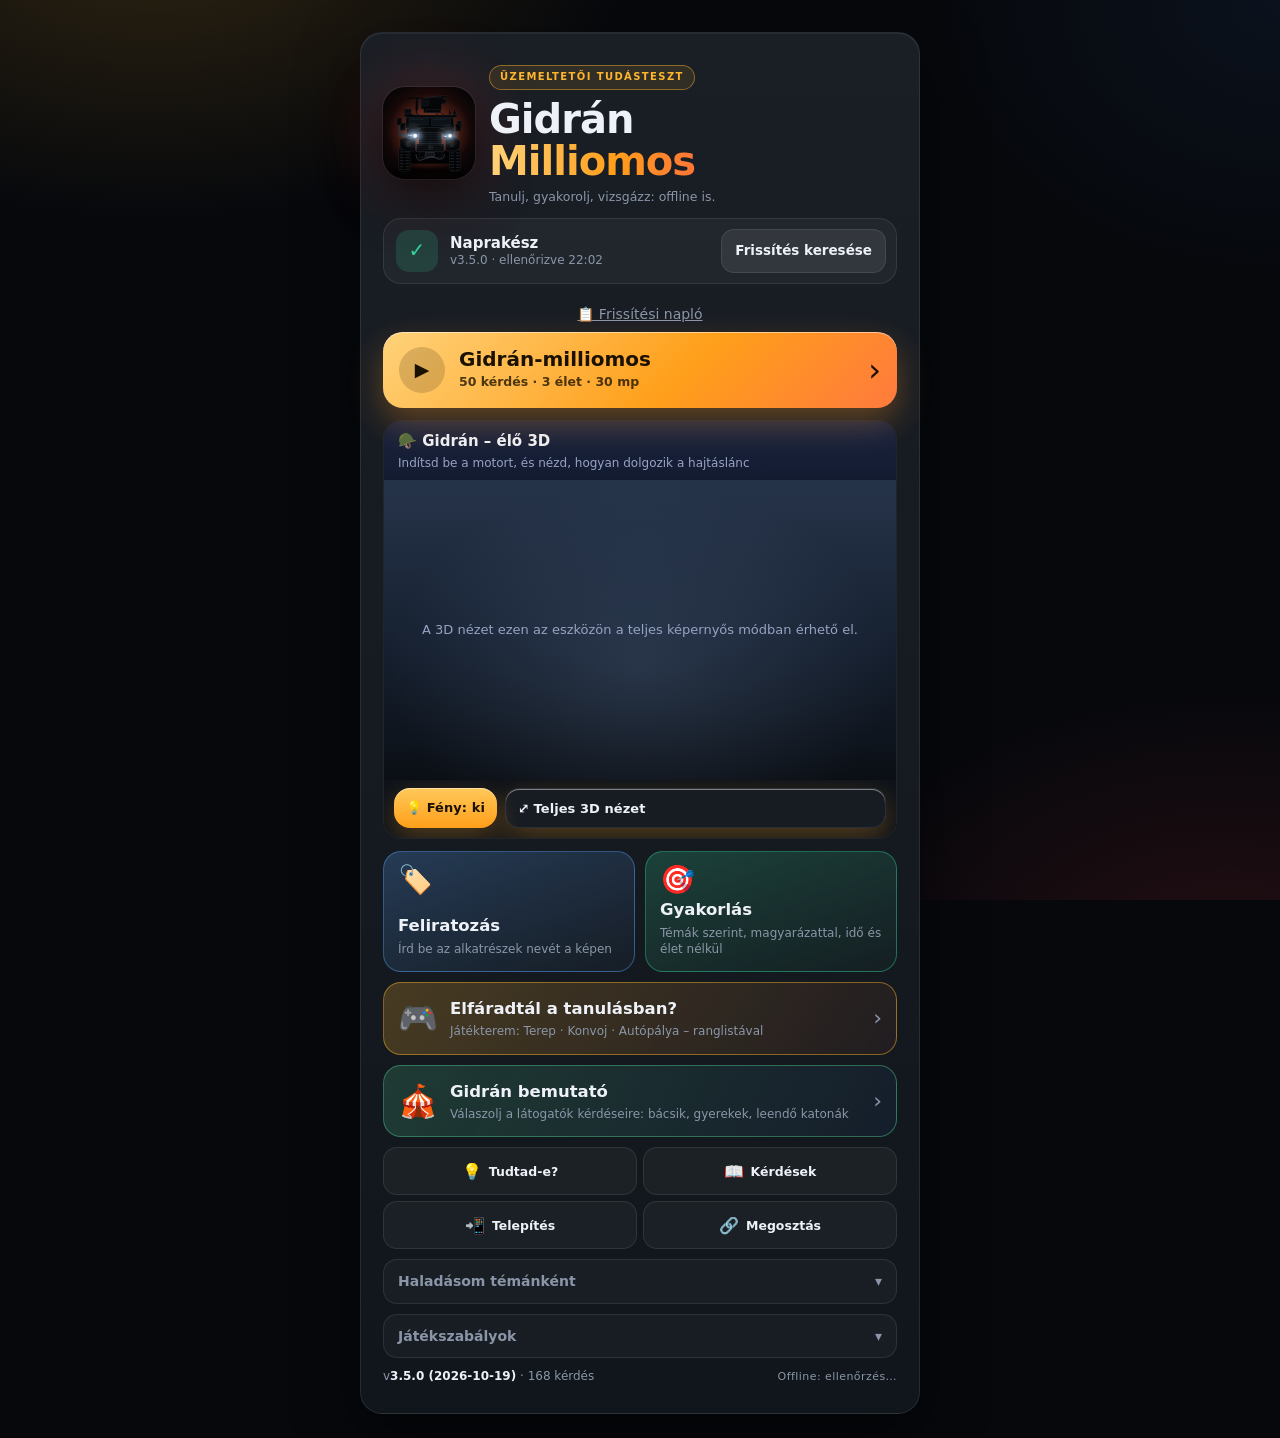
==== index.html @ 40c7a996 "Add files via upload" ====
<!doctype html>
<html lang="hu">
<head>
<meta charset="utf-8">
<meta name="viewport" content="width=device-width, initial-scale=1, viewport-fit=cover">
<meta name="color-scheme" content="dark">
<meta name="mobile-web-app-title" content="Gidrán Kvíz">
<title>Gidrán Milliomos</title>
<style>
:root{
  --bg:#0b1120; --panel:#131b30; --panel2:#1a2440; --ink:#eef1f8; --muted:#97a3c2; --line:#2a3658;
  --gold:#f2c14e; --gold-ink:#1b1403; --ok:#2fbf71; --ok-bg:#0e3a27; --bad:#ec5a5f; --bad-bg:#4a171b;
  --sel-bg:#4a3a0b; --shadow:0 10px 30px rgba(0,0,0,.35);
}
@media (prefers-color-scheme: light){
  :root:not([data-theme="dark"]){
    --bg:#eef1f7; --panel:#ffffff; --panel2:#f3f5fb; --ink:#101828; --muted:#566180; --line:#cfd6e6;
    --gold:#b7860b; --gold-ink:#ffffff; --ok:#13884a; --ok-bg:#d6f3e3; --bad:#c6282e; --bad-bg:#fbdadc;
    --sel-bg:#fbefc7; --shadow:0 10px 24px rgba(16,24,40,.12);
  }
}
:root[data-theme="light"]{
  --bg:#eef1f7; --panel:#ffffff; --panel2:#f3f5fb; --ink:#101828; --muted:#566180; --line:#cfd6e6;
  --gold:#b7860b; --gold-ink:#ffffff; --ok:#13884a; --ok-bg:#d6f3e3; --bad:#c6282e; --bad-bg:#fbdadc;
  --sel-bg:#fbefc7; --shadow:0 10px 24px rgba(16,24,40,.12);
}
*{box-sizing:border-box}
html,body{margin:0}
body{background:var(--bg);color:var(--ink);font-family:var(--fb);line-height:1.45;
  background-image:radial-gradient(900px 500px at 50% -10%, color-mix(in srgb,var(--gold) 14%, transparent), transparent 70%);
  min-height:100vh}
.wrap{max-width:1020px;margin:0 auto;padding:16px}
h1,h2,.num{font-family:var(--fc);letter-spacing:.02em}
button{font:inherit;color:inherit;cursor:pointer}
.hide{display:none!important}

/* Start / vége */
.card{background:var(--panel);border:1px solid var(--line);border-radius:18px;padding:22px;box-shadow:var(--shadow)}
.center{max-width:560px;margin:5vh auto 0;text-align:center}
.badge{display:inline-block;font-size:12px;letter-spacing:.14em;text-transform:uppercase;color:var(--gold);border:1px solid var(--gold);border-radius:99px;padding:4px 12px}
h1{font-size:clamp(40px,9vw,64px);line-height:1;margin:14px 0 6px;font-weight:700}
h1 span{color:var(--gold);white-space:nowrap}
.sub{color:var(--muted);margin:0 0 18px}
.rules{text-align:left;margin:0 auto 18px;padding:0;list-style:none;display:grid;gap:8px;font-size:15px}
.rules li{display:flex;gap:10px}
.rules b{color:var(--gold);min-width:20px}
.btn{border:0;border-radius:12px;padding:14px 22px;font-weight:600;font-size:17px;background:var(--gold);color:var(--gold-ink)}
.btn:hover{filter:brightness(1.07)}
.btn.ghost{background:transparent;color:var(--ink);border:1px solid var(--line)}
.btn.small{padding:10px 14px;font-size:14px}
.stats{margin-top:16px;color:var(--muted);font-size:14px}
.stats strong{color:var(--ink)}

/* Játék */
.game{display:grid;gap:14px}
@media(min-width:900px){.game{grid-template-columns:1fr 250px;align-items:start}}
.top{display:flex;align-items:center;justify-content:space-between;gap:10px;flex-wrap:wrap}
.chip{background:var(--panel);border:1px solid var(--line);border-radius:12px;padding:8px 14px}
.chip small{display:block;color:var(--muted);font-size:11px;letter-spacing:.12em;text-transform:uppercase}
.chip .num{font-size:26px;font-weight:700;line-height:1.05;color:var(--gold)}
.lifelines{display:flex;gap:8px}
.life{min-width:74px;padding:0 10px;height:44px;border-radius:99px;border:1.5px solid var(--gold);background:var(--panel);font-weight:600;font-size:13px;line-height:1.1;color:var(--gold)}
.life[disabled]{opacity:.35;border-color:var(--line);color:var(--muted);text-decoration:line-through;cursor:not-allowed}
.q{background:var(--panel);border:1px solid var(--line);border-radius:18px;padding:20px;box-shadow:var(--shadow)}
.q .tag{font-size:12px;letter-spacing:.12em;text-transform:uppercase;color:var(--muted)}
.q h2{font-size:clamp(24px,5.4vw,32px);line-height:1.2;margin:8px 0 18px;font-weight:600;font-family:var(--fb);letter-spacing:0}
.answers{display:grid;gap:10px}
@media(min-width:700px){.answers{grid-template-columns:1fr}}
.ans{display:flex;align-items:center;gap:12px;text-align:left;width:100%;min-height:58px;padding:12px 16px;
  background:var(--panel2);border:1.5px solid var(--line);border-radius:14px;transition:transform .08s,background .15s,border-color .15s}
.ans:hover:not([disabled]){border-color:var(--gold)}
.ans:active:not([disabled]){transform:scale(.99)}
.ans .l{flex:none;width:34px;height:34px;border-radius:50%;display:grid;place-items:center;font-weight:700;background:var(--gold);color:var(--gold-ink)}
.ans .t{flex:1;font-size:17px}
.ans .p{flex:none;font-weight:600;color:var(--muted);font-variant-numeric:tabular-nums}
.ans.gone{visibility:hidden}
.ans.sel{background:var(--sel-bg);border-color:var(--gold)}
.ans.ok{background:var(--ok-bg);border-color:var(--ok)}
.ans.ok .l{background:var(--ok);color:#fff}
.ans.bad{background:var(--bad-bg);border-color:var(--bad)}
.ans.bad .l{background:var(--bad);color:#fff}
.ans[disabled]{cursor:default}
@keyframes pulse{0%,100%{box-shadow:0 0 0 0 transparent}50%{box-shadow:0 0 0 6px color-mix(in srgb,var(--ok) 45%,transparent)}}
.ans.ok.flash{animation:pulse .5s 3}
@media(prefers-reduced-motion:reduce){.ans.ok.flash{animation:none}}
.note{margin-top:14px;padding:12px 14px;border-radius:12px;background:var(--panel2);border:1px dashed var(--line);font-size:15px}
.verdict{margin-top:14px;font-weight:600;font-size:18px}
.verdict.ok{color:var(--ok)} .verdict.bad{color:var(--bad)}
.actions{display:flex;gap:10px;flex-wrap:wrap;margin-top:14px}

/* Kilépés */
.bar{display:flex;justify-content:flex-end;margin-bottom:10px}
.modal{position:fixed;inset:0;background:rgba(5,8,16,.62);display:grid;place-items:center;padding:16px;z-index:10}
.modal .card{max-width:420px;width:100%;text-align:center}
.modal h2{font-size:28px;margin:0 0 6px}
.modal p{margin:0 0 16px;color:var(--muted)}
.logbtn{display:block;margin:6px auto 0;background:none;border:0;color:var(--muted);font:inherit;font-size:14px;padding:8px 12px;text-decoration:underline;cursor:pointer}.logcard{text-align:left!important}.logcard h2{text-align:center}.logcard .btn{width:100%}.logbody{max-height:60vh;overflow:auto;margin:0 0 14px}.cl{padding:10px 0;border-top:1px solid var(--line)}.cl:first-child{border-top:0}.cl b{font-size:17px;color:var(--gold)}.cl small{color:var(--muted);margin-left:8px}.cl ul{margin:6px 0 0;padding-left:20px;color:var(--text,#e8ecf5)}.cl li{margin:3px 0}
.modal .row2{display:grid;grid-template-columns:1fr 1fr;gap:10px}
.btn.danger{background:var(--bad);color:#fff}

/* Életek, magyarázat */
.hearts{color:var(--bad)!important;letter-spacing:.05em}
.hearts .lost{opacity:.25}
.expl{margin-top:12px;padding:14px;border-radius:12px;background:var(--panel2);border-left:4px solid var(--bad);font-size:16px}
.expl b{display:block;font-size:12px;letter-spacing:.12em;text-transform:uppercase;color:var(--muted);margin-bottom:4px}
.expl .ref{margin-top:8px;font-size:14px;color:var(--muted)}
.ptitle{display:flex;justify-content:space-between;font-weight:600}
.prog{height:10px;border-radius:99px;background:var(--panel2);border:1px solid var(--line);margin:10px 0;overflow:hidden}
.bar2{height:100%;width:0;background:var(--gold);transition:width .3s}
.pstats{list-style:none;margin:0;padding:0;display:grid;grid-template-columns:1fr 1fr;gap:6px;font-size:14px;color:var(--muted)}
.pstats li{display:flex;justify-content:space-between;gap:8px;padding:6px 10px;border-radius:8px;background:var(--panel2)}
.pstats b{color:var(--ink)}
.review .item{padding:10px 0;border-top:1px solid var(--line)}
.review .item:first-child{border-top:0;padding-top:0}
.review .why{margin-top:4px;color:var(--ink)}
.review .rf{margin-top:4px;color:var(--muted);font-size:13px}
/* Létra */
.ladder{background:var(--panel);border:1px solid var(--line);border-radius:18px;padding:12px}
.ladder summary{cursor:pointer;font-weight:600;list-style:none;display:flex;justify-content:space-between}
.ladder summary::-webkit-details-marker{display:none}
.ladder ol{list-style:none;margin:10px 0 0;padding:0;display:flex;flex-direction:column-reverse;gap:3px}
.ladder li{display:flex;justify-content:space-between;padding:5px 10px;border-radius:8px;font-size:14px;color:var(--muted)}
.ladder li .num{font-size:17px}
.ladder li.safe{color:var(--ink);font-weight:600}
.ladder li.done{color:var(--ok)}
.ladder li.now{background:var(--gold);color:var(--gold-ink);font-weight:700}
@media(min-width:900px){.ladder{position:sticky;top:12px}}

/* Eredmény */
.score{font-size:clamp(52px,14vw,88px);font-weight:700;color:var(--gold);line-height:1}
.review{text-align:left;margin:18px 0 0;padding:14px;border-radius:12px;background:var(--panel2);border:1px solid var(--line);font-size:15px}
.review .rq{font-weight:600;margin-bottom:6px}
.review .rg{color:var(--ok)} .review .rb{color:var(--bad)}

/* Sorrendbe állítás */
.ordhint{font-size:14px;color:var(--muted);margin:-6px 0 4px}
.ord{display:grid;grid-template-columns:34px 1fr auto;gap:10px;align-items:center;min-height:58px;padding:8px 8px 8px 12px;background:var(--panel2);border:1.5px solid var(--line);border-radius:14px;position:relative;user-select:none;-webkit-user-select:none}
.ord .n{width:34px;height:34px;border-radius:50%;display:grid;place-items:center;font-weight:700;background:var(--gold);color:var(--gold-ink)}
.ord .t{font-size:17px}
.ord .ctl{display:flex;align-items:center;gap:4px}
.ord .mv{width:38px;height:38px;border-radius:10px;border:1px solid var(--line);background:var(--panel);font-size:14px;line-height:1}
.ord .hd{width:46px;height:46px;border-radius:12px;border:1px solid var(--line);background:var(--panel);display:grid;place-items:center;font-size:22px;color:var(--muted);touch-action:none;cursor:grab}
.ord.drag{z-index:5;border-color:var(--gold);box-shadow:0 10px 26px rgba(0,0,0,.45);background:var(--sel-bg);transition:none}
.ord.ok{background:var(--ok-bg);border-color:var(--ok)} .ord.ok .n{background:var(--ok);color:#fff}
.ord.bad{background:var(--bad-bg);border-color:var(--bad)} .ord.bad .n{background:var(--bad);color:#fff}
.ord.done .ctl{display:none}
.ord.done{grid-template-columns:34px 1fr}
.expl ol{margin:6px 0 0;padding-left:22px}
/* Menü, verzió, megoldókulcs */
.menu{display:grid;gap:8px;margin-top:12px}
.menu .btn{font-size:15px;padding:12px;text-align:center}
.ver{margin-top:16px;font-size:13px;color:var(--muted)}
.ver b{color:var(--ink)}
.upd{margin-top:8px;font-size:14px;min-height:1.4em;color:var(--muted)}
.upd .btn{margin-top:8px;font-size:14px;padding:10px 16px}
.toast{position:fixed;left:50%;bottom:24px;transform:translateX(-50%);background:#000d;color:#fff;padding:10px 16px;border-radius:12px;font-size:14px;z-index:30;pointer-events:none;opacity:0;transition:opacity .25s;max-width:90vw;text-align:center}
.toast.on{opacity:1}
#key{max-width:760px;margin:0 auto}
#key .kh{display:flex;justify-content:space-between;align-items:center;gap:8px;flex-wrap:wrap;margin:6px 0 10px}
#key h2.kt{font-size:30px;margin:0}
#key .kf{display:grid;grid-template-columns:1fr;gap:8px;margin-bottom:8px}
@media(min-width:600px){#key .kf{grid-template-columns:1fr 1fr}}
#key input,#key select{width:100%;padding:11px 12px;border-radius:12px;border:1px solid var(--line);background:var(--panel);color:var(--ink);font:inherit}
#key .kc{color:var(--muted);font-size:13px;margin:0 0 8px}
.kq{background:var(--panel);border:1px solid var(--line);border-radius:14px;padding:14px 16px;margin-bottom:10px}
.kq .kn{font-size:12px;letter-spacing:.1em;text-transform:uppercase;color:var(--muted)}
.kq .kqt{font-weight:600;font-size:17px;margin:4px 0 8px}
.kq .ko{padding:6px 10px;border-radius:8px;margin:3px 0;font-size:15px;background:var(--panel2)}
.kq .ko.c{background:var(--ok-bg);border:1px solid var(--ok)}
.kq .ke{margin-top:8px;font-size:15px}
.kq .kr{margin-top:4px;font-size:13px;color:var(--muted)}

/* Folyadék-feltöltés */
.fillhint{font-size:14px;color:var(--muted);margin:-6px 0 4px}
.fstep{font-size:12px;letter-spacing:.1em;text-transform:uppercase;color:var(--muted);margin:6px 0 6px}
.fchips{display:grid;gap:8px;grid-template-columns:1fr 1fr}
@media(max-width:420px){.fchips{grid-template-columns:1fr}}
.fchip{display:flex;align-items:center;gap:10px;text-align:left;min-height:50px;padding:8px 12px;border-radius:12px;border:1.5px solid var(--line);background:var(--panel2);font-size:15px}
.fchip i{flex:none;width:18px;height:18px;border-radius:50%;border:1px solid rgba(0,0,0,.35)}
.fchip[aria-pressed="true"]{border-color:var(--gold);background:var(--sel-bg)}
.fchip.ok{border-color:var(--ok);background:var(--ok-bg)} .fchip.bad{border-color:var(--bad);background:var(--bad-bg)}
.fchip[disabled]{cursor:default}
.tanks{display:flex;gap:10px;justify-content:center;flex-wrap:wrap;margin:6px 0}
.tank{flex:0 1 160px;text-align:center;border:2px solid transparent;border-radius:16px;padding:6px 4px;cursor:pointer}
.tank.act{border-color:var(--gold)}
.tank svg{width:100%;height:auto;max-height:230px;display:block}
.tank .body{fill:rgba(160,170,190,.12);stroke:#8e948c;stroke-width:3}
.tank.ok .body{stroke:var(--ok)} .tank.bad .body{stroke:var(--bad)}
.tank .rd{font-family:var(--fc);font-size:30px;font-weight:700;color:var(--gold);line-height:1.1}
.tank .nm{font-size:13px;color:var(--muted)}
.tank .st{fill:var(--liq,#d9a521)}
@keyframes wv{from{transform:translateX(0)}to{transform:translateX(-48px)}}
.tank .wave{animation:wv 1.6s linear infinite}
@media(prefers-reduced-motion:reduce){.tank .wave{animation:none}}
.fctl{display:grid;gap:8px;margin-top:8px}
.hold{touch-action:none;user-select:none;-webkit-user-select:none;width:100%;border:0;border-radius:14px;padding:16px;font-size:18px;font-weight:700;background:var(--gold);color:var(--gold-ink)}
.hold:disabled{opacity:.4}
.hold.on{filter:brightness(1.15);transform:scale(.99)}
.frow{display:grid;grid-template-columns:1fr 1fr 1fr;gap:8px}
.frow .hold{padding:12px 4px;font-size:15px;background:var(--panel2);color:var(--ink);border:1px solid var(--line)}
.ftol{font-size:13px;color:var(--muted);text-align:center}


.nrow{display:grid;grid-template-columns:1fr;gap:6px;padding:10px 12px;border:1.5px solid var(--line);border-left-width:5px;border-radius:3px;background:linear-gradient(90deg,#1c2630,#161e26);margin-bottom:10px}
.nrow .nl{font-weight:600;font-size:16px}
.nrow .nw{display:flex;align-items:center;gap:8px}
.nrow input{flex:1;min-width:0;font:inherit;font-size:24px;font-family:var(--fc);font-weight:700;letter-spacing:.06em;padding:10px 12px;border-radius:3px;border:1.5px solid var(--line);background:#0b1015;color:var(--gold);text-align:right;font-variant-numeric:tabular-nums}
.nrow input:focus{outline:none;border-color:var(--gold);box-shadow:0 0 0 3px rgba(242,177,60,.25)}
.nrow .nu{font-weight:700;color:var(--muted);min-width:26px}
.nrow .nfb{font-size:14px;color:var(--muted);min-height:1.2em}
.nrow.ok{border-color:var(--ok);background:linear-gradient(90deg,#14513a,#0f3a28)} .nrow.ok .nfb{color:var(--ok);font-weight:700}
.nrow.bad{border-color:var(--bad);background:linear-gradient(90deg,#5e1e24,#3d1519)} .nrow.bad .nfb{color:#ffb4b7;font-weight:700}
.fchip.miss{border-color:var(--ok);border-style:dashed;background:transparent}
.fchip.miss span::after{content:" (kimaradt)";color:var(--ok);font-size:13px}

/* ===== 2.5.0: időzítő, eszközoptimalizálás ===== */
:root{--fc:"Roboto Condensed","sans-serif-condensed","Arial Narrow","Helvetica Neue",Arial,sans-serif;
  --fb:system-ui,-apple-system,"Segoe UI",Roboto,"Helvetica Neue",Arial,sans-serif}
html{-webkit-text-size-adjust:100%;text-size-adjust:100%}
body{min-height:100vh;min-height:100dvh;-webkit-tap-highlight-color:transparent;overscroll-behavior-y:none}
button,.ans,.fchip,.ord .mv,.hold{touch-action:manipulation;-webkit-user-select:none;user-select:none}
.wrap{padding:max(14px,env(safe-area-inset-top)) max(14px,env(safe-area-inset-right)) max(24px,env(safe-area-inset-bottom)) max(14px,env(safe-area-inset-left))}
.kq{content-visibility:auto;contain-intrinsic-size:auto 180px}
@media(max-width:360px){.wrap{padding-left:10px;padding-right:10px}.card,.q{padding:16px 14px}.chip{padding:6px 10px}.chip .num{font-size:22px}.ans .t{font-size:16px}}
@media(min-width:700px){.wrap{max-width:1040px}.q h2{font-size:34px}.ans{min-height:64px}.ans .t{font-size:19px}}
@media(min-width:1200px){html{font-size:18px}.wrap{max-width:1180px}}
@media(max-height:520px) and (orientation:landscape){.center{margin-top:8px}.emb{width:90px}}
.offbadge{display:inline-block;margin-top:10px;font-size:13px;color:var(--ok);font-family:var(--fc);letter-spacing:.08em;text-transform:uppercase}
.offbadge.no{color:var(--muted)}
.pstats li{white-space:nowrap}

/* ===== 2.6.0: modern stílus, gyűrűs időzítő ===== */
:root:not(#a):not(#b){
  --bg:#06080c; --panel:#0e131a; --panel2:#141b25; --ink:#eef2f8; --muted:#8a96a8; --line:rgba(255,255,255,.09);
  --gold:#ffb52e; --gold-ink:#1a1100; --ok:#34d399; --ok-bg:rgba(52,211,153,.14); --bad:#ff5d6c; --bad-bg:rgba(255,93,108,.14);
  --sel-bg:rgba(255,181,46,.14); --shadow:0 24px 60px rgba(0,0,0,.5);
}
body{background-color:var(--bg);
  background-image:radial-gradient(700px 420px at 12% -8%,rgba(255,181,46,.16),transparent 70%),radial-gradient(640px 420px at 96% 108%,rgba(255,60,70,.12),transparent 70%),radial-gradient(500px 400px at 100% 0%,rgba(80,150,255,.07),transparent 70%);
  background-attachment:fixed;background-size:auto}
h1,h2,.num{letter-spacing:-.01em}
.card,.q,.ladder,.kq,.modal .card{background:linear-gradient(180deg,rgba(255,255,255,.05),rgba(255,255,255,.012)) ,var(--panel);
  border:1px solid var(--line);border-radius:22px;box-shadow:var(--shadow),inset 0 1px 0 rgba(255,255,255,.06)}
.card.center,#end{padding:28px 22px}
.card.center::before,#end::before{display:none}
.emb{display:block;margin:0 auto 14px;width:min(168px,44vw);height:auto;border-radius:30px;box-shadow:0 18px 50px rgba(0,0,0,.65),0 0 0 1px rgba(255,255,255,.08),0 0 70px rgba(255,60,50,.28);animation:breathe 3.6s ease-in-out infinite}
@keyframes breathe{0%,100%{box-shadow:0 18px 50px rgba(0,0,0,.65),0 0 0 1px rgba(255,255,255,.08),0 0 40px rgba(255,60,50,.18)}50%{box-shadow:0 18px 50px rgba(0,0,0,.65),0 0 0 1px rgba(255,255,255,.08),0 0 90px rgba(255,70,50,.42)}}
.badge{border:1px solid rgba(255,181,46,.45);background:rgba(255,181,46,.1);border-radius:99px;padding:5px 14px;font-family:var(--fb);font-weight:700;letter-spacing:.14em;font-size:11px}
h1{font-family:var(--fb);font-weight:800;text-transform:none;letter-spacing:-.025em;text-shadow:none;font-size:clamp(34px,9vw,58px);line-height:1.02}
h1 span{background:linear-gradient(90deg,#ffd27a,#ff9f1a 55%,#ff6a3d);-webkit-background-clip:text;background-clip:text;color:transparent;text-shadow:none}
.btn{border-radius:16px;font-family:var(--fb);text-transform:none;letter-spacing:.005em;font-weight:700;font-size:17px;clip-path:none;
  background:linear-gradient(180deg,#ffc95a,#ff9f1a);color:var(--gold-ink);box-shadow:0 10px 28px rgba(255,160,30,.28),inset 0 1px 0 rgba(255,255,255,.45);transition:transform .12s,box-shadow .2s}
.btn:hover{filter:none;transform:translateY(-1px)}.btn:active{transform:scale(.98)}
.btn.ghost{background:rgba(255,255,255,.05);color:var(--ink);box-shadow:inset 0 0 0 1px var(--line)}
.btn.danger{background:linear-gradient(180deg,#ff7a85,#e0394a);color:#fff;box-shadow:0 10px 28px rgba(255,80,90,.28)}
.btn.small{font-size:14px;padding:10px 14px}
.chip{border:1px solid var(--line);border-left:1px solid var(--line);border-radius:16px;background:rgba(255,255,255,.04);padding:8px 14px}
.chip small{font-family:var(--fb);font-weight:600;letter-spacing:.1em;font-size:10.5px}
.chip .num{font-family:var(--fc);font-weight:800}
.life{border-radius:99px;border:1px solid rgba(255,181,46,.5);background:rgba(255,181,46,.07);font-family:var(--fb);text-transform:none;letter-spacing:0;font-size:13px;font-weight:600;color:var(--gold)}
.life[disabled]{border-color:var(--line);background:transparent;color:var(--muted)}
.q .tag{font-family:var(--fb);font-weight:700;font-size:11px;letter-spacing:.14em;border:0;padding:5px 12px;border-radius:99px;background:rgba(255,181,46,.12);color:var(--gold)}
.q h2{border:0;padding:0;font-weight:700;letter-spacing:-.012em;margin:14px 0 20px}
.ans,.fchip,.ord,.nrow{border:1px solid var(--line);border-left-width:1px;border-radius:16px;background:rgba(255,255,255,.035);transition:transform .12s,background .15s,border-color .15s,box-shadow .2s}
.ans:hover:not([disabled]),.fchip:hover:not([disabled]){border-color:rgba(255,181,46,.7);background:rgba(255,181,46,.07);transform:translateY(-1px)}
.ans.sel,.fchip[aria-pressed="true"]{background:var(--sel-bg);border-color:var(--gold);box-shadow:0 0 0 3px rgba(255,181,46,.15)}
.ans.ok,.fchip.ok,.ord.ok,.nrow.ok{background:var(--ok-bg);border-color:var(--ok);box-shadow:0 0 0 3px rgba(52,211,153,.14)}
.ans.bad,.fchip.bad,.ord.bad,.nrow.bad{background:var(--bad-bg);border-color:var(--bad);box-shadow:0 0 0 3px rgba(255,93,108,.14)}
.ans .l,.ord .n{clip-path:none;border-radius:50%;width:36px;height:36px;font-family:var(--fb);font-weight:800;font-size:16px;background:linear-gradient(180deg,#ffc95a,#ff9f1a)}
.ord.ok .n{background:var(--ok)}.ord.bad .n{background:var(--bad)}.ans.ok .l{background:var(--ok);color:#06150e}.ans.bad .l{background:var(--bad);color:#fff}
.note,.expl{border-radius:16px;border:1px solid var(--line);border-left:3px solid var(--bad);background:rgba(255,255,255,.04)}
.prog{border-radius:99px;height:10px;background:rgba(255,255,255,.07);border:0;background-image:none}
.bar2{border-radius:99px;background:linear-gradient(90deg,#ffc95a,#ff7a3d);background-image:linear-gradient(90deg,#ffc95a,#ff7a3d);box-shadow:0 0 14px rgba(255,150,40,.5)}
.pstats li,.ladder li{border-radius:12px;background:rgba(255,255,255,.04)}
.ladder summary,.ptitle{font-family:var(--fb);text-transform:none;letter-spacing:0;font-size:15px;font-weight:700}
.tank .body{stroke:#7d8a99}
.hold{border-radius:16px;font-family:var(--fb);text-transform:none;letter-spacing:0;font-size:18px;background:linear-gradient(180deg,#ffc95a,#ff9f1a);box-shadow:0 10px 28px rgba(255,160,30,.28)}
.frow .hold{background:rgba(255,255,255,.05);box-shadow:none;font-size:15px}
.nrow input{border-radius:12px;background:rgba(0,0,0,.35)}
.fchip.miss{border-style:dashed;border-color:var(--ok);background:transparent}
#key h2.kt{text-transform:none;border:0;padding:0;font-family:var(--fb);font-weight:800}
.kq .kn{font-family:var(--fb);font-weight:700;letter-spacing:.1em;font-size:11px}
.kq .ko{border-radius:10px}
.score{text-shadow:0 0 40px rgba(255,170,40,.45)}
.toast{border-radius:14px;background:rgba(20,26,36,.95);border:1px solid var(--line)}
/* időzítő */
.timer{display:flex;align-items:center;gap:14px;margin-top:12px;padding:10px 14px 10px 10px;border-radius:22px;border:1px solid var(--line);background:linear-gradient(180deg,rgba(255,255,255,.05),rgba(255,255,255,.015)),var(--panel);position:relative;overflow:hidden}
.ringw{position:relative;width:84px;height:84px;flex:none}
.ring{width:100%;height:100%;transform:rotate(-90deg);overflow:visible}
.ring circle{fill:none;stroke-width:9}
.ring .rbg{stroke:rgba(255,255,255,.08)}
.ring .rtk{stroke:rgba(0,0,0,.55);stroke-width:11;stroke-dasharray:.55 2.78;stroke-dashoffset:0}
.ring .rfg{stroke:var(--ok);stroke-linecap:round;stroke-dasharray:100;stroke-dashoffset:0;filter:drop-shadow(0 0 5px var(--ok));transition:stroke .3s}
.timer.warn .rfg{stroke:var(--gold);filter:drop-shadow(0 0 6px var(--gold))}
.timer.hot .rfg{stroke:var(--bad);filter:drop-shadow(0 0 9px var(--bad))}
.sweep{position:absolute;inset:6px;border-radius:50%;background:conic-gradient(from 0deg,transparent 0 80%,rgba(255,255,255,.22) 100%);animation:sweep 2s linear infinite;mask:radial-gradient(circle,transparent 58%,#000 60%,#000 84%,transparent 86%);-webkit-mask:radial-gradient(circle,transparent 58%,#000 60%,#000 84%,transparent 86%);pointer-events:none}
.timer.hot .sweep{animation-duration:.7s}
@keyframes sweep{to{transform:rotate(360deg)}}
.tnum{position:absolute;inset:0;display:grid;place-items:center;font-family:var(--fc);font-size:34px;font-weight:800;line-height:1;color:var(--ok);font-variant-numeric:tabular-nums;min-width:0;text-shadow:0 0 18px currentColor}
.timer.warn .tnum{color:var(--gold)}.timer.hot .tnum{color:var(--bad)}
.tnum.pop{animation:pop .45s cubic-bezier(.2,1.6,.4,1)}
@keyframes pop{0%{transform:scale(1.5);opacity:.4}100%{transform:scale(1);opacity:1}}
.tinfo{flex:1;min-width:0}
.tinfo b{display:block;font-size:11px;letter-spacing:.14em;text-transform:uppercase;color:var(--muted);font-weight:700}
.tinfo span{display:block;font-size:15px;font-weight:600;margin-top:2px}
.timer.warn .tinfo span{color:var(--gold)}.timer.hot .tinfo span{color:var(--bad)}
.timer.hot::after{content:"";position:absolute;inset:0;border-radius:inherit;box-shadow:inset 0 0 28px rgba(255,93,108,.5);animation:flash .5s ease-in-out infinite alternate;pointer-events:none}
.timer.hot.crit::after{animation-duration:.25s}
@keyframes flash{from{opacity:.25}to{opacity:1}}
.timer.hot .ringw{animation:ringbeat .5s ease-in-out infinite}
.timer.crit .ringw{animation-duration:.26s}
@keyframes ringbeat{0%,100%{transform:scale(1)}40%{transform:scale(1.09)}}
.timer.off .sweep{display:none}.timer.off .rfg{opacity:.5}.timer.off::after{display:none}.timer.off .ringw{animation:none}
.mute{flex:none;width:42px;height:42px;border-radius:14px;border:1px solid var(--line);background:rgba(255,255,255,.05);font-size:17px;line-height:1;padding:0}
#alarm{position:fixed;inset:0;pointer-events:none;z-index:20;opacity:0;background:radial-gradient(ellipse at center,transparent 52%,rgba(255,30,50,.55) 100%)}
#alarm.on{animation:vig .9s ease-in-out infinite alternate}
#alarm.crit{animation:vig .4s ease-in-out infinite alternate}
@keyframes vig{from{opacity:.12}to{opacity:.85}}
#alarm.up{animation:upflash .8s ease-out 1;background:rgba(255,40,60,.5)}
@keyframes upflash{from{opacity:.9}to{opacity:0}}
.q.hotq{animation:none;box-shadow:var(--shadow),0 0 0 1px rgba(255,93,108,.5),0 0 34px rgba(255,93,108,.25)}
.q.shake{animation:shk .2s linear infinite;box-shadow:var(--shadow),0 0 0 1px rgba(255,93,108,.7),0 0 44px rgba(255,93,108,.4)}
@media(prefers-reduced-motion:reduce){.sweep,.timer.hot .ringw,.timer.hot::after,#alarm.on,#alarm.crit,.emb,.q.shake{animation:none!important}#alarm.on,#alarm.crit{opacity:.3}}
@media(max-width:360px){.ringw{width:70px;height:70px}.tnum{font-size:28px}}

.nrow{min-width:0}.nrow input{width:100%;min-width:0}.game>div,.game>aside{min-width:0}
.home{padding:20px 18px 16px;margin-top:3vh}
.hhead{display:flex;align-items:center;gap:14px;text-align:left;margin-bottom:10px}
.hhead .emb{width:92px;height:92px;flex:none;margin:0;border-radius:22px}
.htxt{min-width:0}.htxt .badge{margin:0;font-size:10px;padding:4px 10px}
.htxt h1{font-size:clamp(22px,6.3vw,38px);overflow-wrap:normal;margin:8px 0 0;line-height:1.05}
.home .sub{margin:0 0 14px;font-size:14px;text-align:left}
.startbtn{width:100%;padding:16px;font-size:19px}
.menu.menu{display:grid;grid-template-columns:repeat(3,1fr);gap:8px;margin-top:10px}
.mi{position:relative;display:flex;flex-direction:column;align-items:center;gap:2px;padding:10px 4px;font-size:12.5px;font-weight:600;border-radius:14px}
.mi i{font-style:normal;font-size:20px;line-height:1.1}
.dot{position:absolute;top:7px;right:calc(50% - 26px);width:11px;height:11px;border-radius:50%;background:var(--bad);box-shadow:0 0 0 3px rgba(255,93,108,.3);animation:dotp 1.2s ease-in-out infinite}
@keyframes dotp{50%{box-shadow:0 0 0 7px rgba(255,93,108,0)}}
.rulebox{margin-top:10px;border:1px solid var(--line);border-radius:14px;background:rgba(255,255,255,.03);text-align:left}
.rulebox summary{cursor:pointer;list-style:none;padding:11px 14px;font-weight:600;font-size:14px;color:var(--muted);display:flex;justify-content:space-between}
.rulebox summary::-webkit-details-marker{display:none}
.rulebox summary::after{content:"▾";transition:transform .2s}.rulebox[open] summary::after{transform:rotate(180deg)}
.rulebox .rules{margin:0;padding:0 14px 12px;font-size:13.5px;gap:8px}
.home .upd{margin-top:8px;font-size:13px;min-height:0}.home .upd:empty{display:none}
.home .stats{margin-top:8px;font-size:12.5px}.home .stats:empty{display:none}
.foot{display:flex;justify-content:space-between;align-items:center;gap:8px;margin-top:10px;font-size:12px;color:var(--muted)}
.foot .ver{margin:0;font-size:12px}.foot .offbadge{margin:0;font-size:11px;letter-spacing:.04em;text-transform:none;font-family:var(--fb)}
.updbanner{display:flex;align-items:center;gap:10px;margin:-4px 0 12px;padding:10px 10px 10px 12px;border-radius:16px;text-align:left;
  background:linear-gradient(90deg,rgba(255,181,46,.2),rgba(255,106,61,.16));border:1px solid rgba(255,181,46,.55);animation:ubin .5s cubic-bezier(.2,1.4,.4,1)}
.ub-ico{font-size:22px;animation:ring 1.6s ease-in-out infinite;transform-origin:50% 0}
@keyframes ring{0%,60%,100%{transform:rotate(0)}10%{transform:rotate(16deg)}20%{transform:rotate(-14deg)}30%{transform:rotate(10deg)}40%{transform:rotate(-8deg)}}
@keyframes ubin{from{transform:translateY(-10px);opacity:0}}
.ub-txt{flex:1;min-width:0;line-height:1.25}.ub-txt b{display:block;font-size:14px}.ub-txt small{color:var(--muted);font-size:12px}
.updbanner .btn{padding:9px 14px;font-size:14px;flex:none}
@media(max-width:340px){.hhead .emb{width:72px;height:72px}}
.timer.free .rfg{stroke:#5b6678;filter:none;opacity:.55}.timer.free .tnum{color:var(--muted);font-size:40px;text-shadow:none}.timer.free .tinfo span{color:var(--muted);font-size:14px}

/* ===== 2.7.0: újratervezett főmenü, csempék, feliratozás, gyakorló mód ===== */
button{-webkit-tap-highlight-color:transparent;touch-action:manipulation}
.home{padding:16px 14px 14px;margin-top:2vh}
.hhead{margin-bottom:12px}
.htxt h1{font-size:clamp(26px,7.6vw,40px);margin:8px 0 0}
.htxt h1 span{display:block}
.tag2{margin:6px 0 0;font-size:12.5px;color:var(--muted)}
.home .sub{display:none}

.updcard{display:flex;align-items:center;gap:12px;margin:0 0 12px;padding:10px 10px 10px 12px;border-radius:18px;text-align:left;border:1px solid var(--line);background:rgba(255,255,255,.04);transition:border-color .3s,background .3s}
.uc-ico{flex:none;width:42px;height:42px;border-radius:13px;display:grid;place-items:center;font-size:20px;font-weight:800;background:rgba(52,211,153,.16);color:var(--ok);transform-origin:50% 12%}
.uc-txt{flex:1;min-width:0;line-height:1.25}
.uc-txt b{display:block;font-size:15px}
.uc-txt small{display:block;color:var(--muted);font-size:12px;}
.uc-btn{flex:none;min-height:44px;border:0;border-radius:13px;padding:0 14px;font:700 13.5px/1.1 var(--fb);color:var(--ink);background:rgba(255,255,255,.08);box-shadow:inset 0 0 0 1px var(--line);cursor:pointer;max-width:42%}
.uc-btn:active{transform:scale(.97)}
.updcard[data-state="new"]{border-color:rgba(255,181,46,.65);background:linear-gradient(90deg,rgba(255,181,46,.22),rgba(255,106,61,.15))}
.updcard[data-state="new"] .uc-ico{background:rgba(255,181,46,.26);color:var(--gold);animation:ring 1.6s ease-in-out infinite}
.updcard[data-state="new"] .uc-btn{background:linear-gradient(180deg,#ffc95a,#ff9f1a);color:var(--gold-ink);box-shadow:0 8px 22px rgba(255,160,30,.4);animation:nudge 1.8s ease-in-out infinite}
@keyframes nudge{0%,100%{transform:scale(1)}50%{transform:scale(1.05)}}
.updcard[data-state="busy"] .uc-ico{background:rgba(90,169,255,.18);color:#7cc4ff;animation:spin 1s linear infinite}
.updcard[data-state="busy"] .uc-btn{opacity:.6;pointer-events:none}
.updcard[data-state="off"] .uc-ico{background:rgba(255,255,255,.08);color:var(--muted)}
@keyframes spin{to{transform:rotate(360deg)}}
.home .upd{margin:-4px 0 10px;font-size:13px;text-align:left}

.hero{display:flex;align-items:center;gap:14px;width:100%;padding:15px 16px;border:0;border-radius:20px;cursor:pointer;text-align:left;color:var(--gold-ink);font-family:var(--fb);
  background:linear-gradient(135deg,#ffd27a,#ff9f1a 58%,#ff7a3d);box-shadow:0 14px 34px rgba(255,150,30,.32),inset 0 1px 0 rgba(255,255,255,.5);position:relative;overflow:hidden;transition:transform .12s}
.hero:active{transform:scale(.985)}
.hero::after{content:"";position:absolute;inset:0;background:linear-gradient(100deg,transparent 35%,rgba(255,255,255,.38) 50%,transparent 65%);transform:translateX(-130%);animation:sheen 4.5s ease-in-out infinite}
@keyframes sheen{0%,55%{transform:translateX(-130%)}100%{transform:translateX(130%)}}
.hero i{flex:none;width:46px;height:46px;border-radius:50%;display:grid;place-items:center;font-style:normal;font-size:19px;background:rgba(26,17,0,.16)}
.hero span{min-width:0}
.hero b{display:block;font-size:20px;font-weight:800;line-height:1.15}
.hero small{display:block;font-size:12.5px;font-weight:600;opacity:.78;margin-top:2px}
.hero em{margin-left:auto;font-style:normal;font-size:32px;font-weight:300;line-height:1}

.tiles{display:grid;grid-template-columns:1fr 1fr;gap:10px;margin-top:10px}
.tile{text-align:left;padding:14px;border-radius:18px;border:1px solid var(--line);color:var(--ink);font-family:var(--fb);cursor:pointer;min-height:118px;display:flex;flex-direction:column;gap:4px;position:relative;overflow:hidden;transition:transform .12s,border-color .2s}
.tile:active{transform:scale(.98)}
.tile i{font-style:normal;font-size:28px;line-height:1}
.tile b{font-size:16.5px;font-weight:800;margin-top:auto}
.tile small{font-size:12px;color:var(--muted);line-height:1.3}
.t-lab{border-color:rgba(90,169,255,.4);background:linear-gradient(160deg,rgba(90,169,255,.24),rgba(90,169,255,.03))}
.t-pr{border-color:rgba(52,211,153,.4);background:linear-gradient(160deg,rgba(52,211,153,.22),rgba(52,211,153,.03))}
.t-bm{border-color:rgba(80,200,140,.45)!important;background:linear-gradient(120deg,rgba(80,200,140,.2),rgba(60,120,255,.06))!important}.t-game{grid-column:1/-1;min-height:0;flex-direction:row;align-items:center;gap:12px;border-color:rgba(255,181,46,.45);background:linear-gradient(120deg,rgba(255,181,46,.22),rgba(255,95,60,.06))}
.t-game i{font-size:32px}.t-game span{display:flex;flex-direction:column;gap:3px;flex:1;min-width:0}.t-game b{margin-top:0}.t-game em{font-style:normal;font-size:22px;color:var(--muted)}
.minis{display:grid;grid-template-columns:1fr 1fr;gap:6px;margin-top:10px}
.mini{flex:1;min-width:0;display:flex;align-items:center;justify-content:center;gap:7px;padding:0 6px;min-height:48px;border-radius:14px;border:1px solid var(--line);background:rgba(255,255,255,.04);color:var(--ink);font:600 12.5px var(--fb);cursor:pointer}
.mini i{font-style:normal;font-size:16px}
.mini:active{transform:scale(.97)}
.rulebox{margin-top:10px}
.tbars{padding:0 14px 12px;display:grid;gap:9px}
.tb{display:grid;grid-template-columns:1fr auto;gap:3px 10px;font-size:13px}
.tbn{font-weight:600;min-width:0;overflow:hidden;text-overflow:ellipsis;white-space:nowrap}
.tbv{color:var(--muted);font-variant-numeric:tabular-nums}
.tbt{grid-column:1/-1;display:block;height:7px;border-radius:99px;background:rgba(255,255,255,.07);overflow:hidden}
.tbf{display:block;height:100%;border-radius:99px;transition:width .6s}
.tb-empty{margin:0;color:var(--muted);font-size:13px}

/* gyakorló mód felülete */
#game[data-mode="practice"] .c-score,#game[data-mode="practice"] .c-life,#game[data-mode="practice"] .lifelines,#game[data-mode="practice"] .timer{display:none!important}
#game[data-mode="game"] .c-ok{display:none}
.q.enter{animation:qin .32s ease-out}
@keyframes qin{from{opacity:0;transform:translateY(12px)}}
.modal .card.sheet{max-width:460px;width:calc(100% - 28px);max-height:86vh;overflow:auto;text-align:left}
.sheet h2{margin:0 0 4px}
.sheetsub{color:var(--muted);font-size:13.5px;margin:0 0 12px}
.prlist{display:grid;gap:8px;margin-bottom:12px}
.pri{display:flex;align-items:center;gap:10px;padding:13px 14px;border-radius:14px;border:1px solid var(--line);background:rgba(255,255,255,.04);color:var(--ink);font:600 15px var(--fb);cursor:pointer;text-align:left;min-height:48px}
.pri span:first-child{font-size:18px}
.pri small{margin-left:auto;color:var(--muted);font-weight:600;font-size:12.5px;white-space:nowrap}
.pri:active{transform:scale(.98)}

/* feliratozós képfeladat */
.lfig{position:sticky;top:6px;z-index:6;margin:2px 0 12px;border-radius:16px;overflow:hidden;background:#fff;box-shadow:0 10px 30px rgba(0,0,0,.45),0 0 0 1px rgba(255,255,255,.14);max-width:760px;width:100%;justify-self:center}
.lfig img{display:block;width:100%;height:auto;-webkit-user-select:none;user-select:none;pointer-events:none}
.lfig::after{content:"";position:absolute;inset:0;pointer-events:none;background:linear-gradient(100deg,transparent 38%,rgba(255,181,46,.38) 50%,transparent 62%);transform:translateX(-120%);animation:scan 1.4s .15s ease-out 1 forwards}
@keyframes scan{to{transform:translateX(120%)}}
.lbd{--bs:clamp(22px,5.8vw,34px);position:absolute;width:var(--bs);height:var(--bs);margin:calc(var(--bs)/-2) 0 0 calc(var(--bs)/-2);border-radius:50%;border:2px solid #fff;
  background:linear-gradient(180deg,#ffc95a,#ff9f1a);color:#1a1100;font:800 calc(var(--bs)*.5)/1 var(--fb);display:grid;place-items:center;padding:0;cursor:pointer;
  box-shadow:0 3px 10px rgba(0,0,0,.5);animation:bdIn .5s cubic-bezier(.2,1.6,.4,1) both;transition:transform .2s,background .25s}
@keyframes bdIn{from{transform:scale(0);opacity:0}}
.lbd::before{content:"";position:absolute;inset:-4px;border-radius:50%;border:2px solid rgba(90,169,255,.9);opacity:0;pointer-events:none}
.lbd.filled{background:linear-gradient(180deg,#9be7c4,#34d399)}
.lbd.on{transform:scale(1.3);z-index:2;background:linear-gradient(180deg,#8ccfff,#3b8fe8);color:#fff}
.lbd.on::before{animation:ping 1.1s ease-out infinite}
@keyframes ping{0%{transform:scale(.8);opacity:.9}100%{transform:scale(1.9);opacity:0}}
.lbd.ok{background:var(--ok);color:#06150e;transform:scale(1.12)}
.lbd.bad{background:var(--bad);color:#fff;transform:scale(1.12)}
.lgrid{display:grid;gap:8px;grid-template-columns:minmax(0,1fr)}
@media(min-width:720px){.lgrid{grid-template-columns:minmax(0,1fr) minmax(0,1fr)}}
.lrow{display:grid;grid-template-columns:32px minmax(0,1fr) auto;align-items:center;gap:4px 10px;padding:8px 10px;border-radius:14px;border:1px solid var(--line);background:rgba(255,255,255,.035);transition:border-color .15s,box-shadow .15s,background .15s}
.lrow.on,.lrow:focus-within{border-color:#5aa9ff;box-shadow:0 0 0 3px rgba(90,169,255,.18);background:rgba(90,169,255,.07)}
.ln{width:30px;height:30px;border-radius:50%;display:grid;place-items:center;font:800 14px var(--fb);background:linear-gradient(180deg,#ffc95a,#ff9f1a);color:#1a1100}
.lrow input{min-width:0;width:100%;font:600 17px var(--fb);padding:11px 12px;border-radius:10px;border:1px solid var(--line);background:rgba(0,0,0,.35);color:var(--ink)}
.lrow input:focus{outline:none;border-color:#5aa9ff}
.lrow input::placeholder{color:#6d7a8f;font-weight:500}
.lhint{border:0;background:rgba(255,255,255,.07);color:var(--gold);width:40px;height:40px;border-radius:11px;font-size:16px;cursor:pointer}
.lfb{grid-column:2/-1;font-size:13px;color:var(--muted);display:none;font-weight:600}
.lrow.ok{border-color:var(--ok);background:var(--ok-bg);box-shadow:none}
.lrow.bad{border-color:var(--bad);background:var(--bad-bg);box-shadow:none}
.lrow.ok .ln{background:var(--ok);color:#06150e}.lrow.bad .ln{background:var(--bad);color:#fff}
.lrow.ok .lfb,.lrow.bad .lfb{display:block}
.lrow.ok .lfb{color:var(--ok)}.lrow.bad .lfb{color:#ffb4b7}
.kimg{display:block;width:100%;max-width:520px;height:auto;border-radius:12px;margin:8px 0;background:#fff}
@media(prefers-reduced-motion:reduce){.hero::after,.lfig::after,.lbd,.lbd.on::before,.uc-ico,.uc-btn{animation:none!important}}
</style>
<link rel="manifest" href="manifest.json"><meta name="theme-color" content="#050304"><link rel="icon" type="image/png" href="icon-192.png"><link rel="apple-touch-icon" href="icon-180.png"><meta name="mobile-web-app-capable" content="yes"><meta name="apple-mobile-web-app-capable" content="yes"><meta name="apple-mobile-web-app-status-bar-style" content="black-translucent">
<script>if("serviceWorker" in navigator&&location.protocol!=="file:")window.addEventListener("load",function(){navigator.serviceWorker.register("sw.js").catch(function(){})})</script>
</head>
<body>
<div id="alarm" aria-hidden="true"></div>
<div class="wrap">

<section id="start" class="card center home">
  <div class="hhead">
    <img class="emb" alt="Gidrán" src="[data-uri]">
    <div class="htxt">
      <span class="badge">Üzemeltetői tudásteszt</span>
      <h1>Gidrán <span>Milliomos</span></h1>
      <p class="tag2">Tanulj, gyakorolj, vizsgázz: offline is.</p>
    </div>
  </div>

  <div class="updcard" id="updCard" data-state="idle" role="status" aria-live="polite">
    <div class="uc-ico" id="ucIco" aria-hidden="true">✓</div>
    <div class="uc-txt"><b id="ucTitle">Naprakész</b><small id="ucSub">Ellenőrzés…</small></div>
    <button class="uc-btn" id="updBtn" type="button"><span id="updBtnTxt">Frissítés keresése</span></button>
  </div>
  <div class="upd" id="updMsg" role="status" aria-live="polite"></div>
  <button class="logbtn" id="logBtn" type="button">📋 Frissítési napló</button>

  <button class="hero" id="startBtn" type="button">
    <i aria-hidden="true">▶</i>
    <span><b>Gidrán-milliomos</b><small>50 kérdés · 3 élet · 30 mp</small></span>
    <em aria-hidden="true">›</em>
  </button>

  <section class="mn3" id="mini3d" aria-label="Gidrán 3D"><div style="padding:22px 14px;text-align:center;color:#97a3c2;font-size:13px">3D Gidrán betöltése…</div></section>

  <div class="tiles">
    <button class="tile t-lab" id="labBtn" type="button"><i aria-hidden="true">🏷️</i><b>Feliratozás</b><small>Írd be az alkatrészek nevét a képen</small></button>
    <button class="tile t-pr" id="prBtn" type="button"><i aria-hidden="true">🎯</i><b>Gyakorlás</b><small>Témák szerint, magyarázattal, idő és élet nélkül</small></button>
    <button class="tile t-game" id="gameBtn" type="button"><i aria-hidden="true">🎮</i><span><b>Elfáradtál a tanulásban?</b><small>Játékterem: Terep · Konvoj · Autópálya – ranglistával</small></span><em aria-hidden="true">›</em></button>
    <button class="tile t-game t-bm" id="bmBtn" type="button"><i aria-hidden="true">🎪</i><span><b>Gidrán bemutató</b><small>Válaszolj a látogatók kérdéseire: bácsik, gyerekek, leendő katonák</small></span><em aria-hidden="true">›</em></button>
  </div>
  <div class="minis">
    <button class="mini" id="tipBtn" type="button"><i aria-hidden="true">💡</i><span>Tudtad-e?</span></button>
    <button class="mini" id="keyBtn" type="button"><i aria-hidden="true">📖</i><span>Kérdések</span></button>
    <button class="mini" id="instBtn" type="button"><i aria-hidden="true">📲</i><span>Telepítés</span></button>
    <button class="mini" id="shareBtn" type="button"><i aria-hidden="true">🔗</i><span>Megosztás</span></button>
  </div>

  <details class="rulebox" id="progBox">
    <summary>Haladásom témánként</summary>
    <div id="topicBars" class="tbars"></div>
  </details>
  <details class="rulebox">
    <summary>Játékszabályok</summary>
    <ul class="rules">
      <li><b>⏱</b><span>Minden kérdésre 30 másodperced van, ha lejár, az hibának számít. A feliratozós képfeladatoknál és a méreteket, tömegeket beíró feladatoknál nincs időkorlát.</span></li>
      <li><b>♥</b><span>Három életed van. Minden tévedés egyet elvesz, a harmadiknál vége a játéknak. A pontjaid megmaradnak.</span></li>
      <li><b>★</b><span>A pont a kérdés nehézségétől függ (1000 / 2000 / 3000). Hibánál magyarázatot és kézikönyvi hivatkozást kapsz.</span></li>
      <li><b>✎</b><span>Vannak kézzel beírós (méretek, tömeg) és feliratozós képfeladatok is. A feliratozásnál legfeljebb 1 hiba még elfogadott. Ezeknél a segítségek nem használhatók.</span></li>
      <li><b>⚑</b><span>Segítség: Felezés, Közönség, Telefon. Bármikor megállhatsz, és viheted a pontjaidat.</span></li>
      <li><b>🎯</b><span>A Gyakorlás és a Feliratozás gyakorló módban nincs idő, nincs élet, és minden válasz után magyarázatot kapsz.</span></li>
    </ul>
  </details>
  <div class="stats" id="bestStats"></div>
  <div class="foot"><span class="ver">v<b id="verTxt"></b> · <span id="qCount"></span> kérdés</span><span class="offbadge no" id="offBadge">Offline: ellenőrzés…</span></div>
</section>

<section id="game" class="game hide" data-mode="game">
  <div>
    <div class="bar"><button class="btn ghost small" id="exitBtn" type="button">✕ Kilépés</button></div>
    <div class="top">
      <div style="display:flex;gap:8px">
        <div class="chip"><small>Kérdés</small><span class="num" id="lvl">1 / 50</span></div>
        <div class="chip c-score"><small>Pont</small><span class="num" id="score">0</span></div>
        <div class="chip c-ok"><small>Helyes</small><span class="num" id="okc">0</span></div>
        <div class="chip c-life"><small>Élet</small><span class="num hearts" id="hearts">♥♥♥</span></div>
      </div>
      <div class="lifelines">
        <button class="life" id="l50" title="Felezés: kiesik egy rossz válasz">50:50</button>
        <button class="life" id="lAud" title="Közönség szavazata">Közönség</button>
        <button class="life" id="lTel" title="Telefonos segítség">Telefon</button>
      </div>
    </div>
    <div class="timer off" id="timer" role="timer" aria-label="Hátralévő idő">
      <div class="ringw"><svg class="ring" viewBox="0 0 120 120" aria-hidden="true"><circle class="rbg" cx="60" cy="60" r="50"/><circle class="rfg" id="tRing" cx="60" cy="60" r="50" pathLength="100"/><circle class="rtk" cx="60" cy="60" r="50" pathLength="100"/></svg><div class="sweep"></div><div class="tnum num" id="tNum">30</div></div>
      <div class="tinfo"><b>Hátralévő idő</b><span id="tMsg">30 másodperced van</span></div>
      <button class="mute" id="muteBtn" type="button" aria-label="Hang be/ki">🔊</button>
    </div>
    <div class="q" id="qBox" style="margin-top:10px">
      <div class="tag" id="tag"></div>
      <h2 id="qtext"></h2>
      <div class="answers" id="answers"></div>
      <div class="note hide" id="note"></div>
      <div class="verdict hide" id="verdict"></div>
      <div class="expl hide" id="expl"></div>
      <div class="actions">
        <button class="btn hide" id="checkBtn">Ellenőrzés</button>
        <button class="btn hide" id="nextBtn">Következő kérdés</button>
        <button class="btn ghost small" id="stopBtn">Megállok, viszem a pontokat</button>
      </div>
    </div>
  </div>
  <aside class="ladder" id="ladderBox">
    <div class="ptitle"><span>Haladás</span><span id="ladderNow" style="color:var(--gold)"></span></div>
    <div class="prog"><div class="bar2" id="progBar"></div></div>
    <ul class="pstats">
      <li><span>Helyes</span><b id="stOk">0</b></li>
      <li><span>Hibás</span><b id="stBad">0</b></li>
      <li><span>Hátra</span><b id="stLeft">50</b></li>
      <li class="c-score"><span>Ez a kérdés</span><b id="stWorth">+1 000</b></li>
    </ul>
  </aside>
</section>

<div class="modal hide" id="logModal" role="dialog" aria-modal="true" aria-labelledby="logTitle"><div class="card logcard"><h2 id="logTitle">Frissítési napló</h2><div class="logbody"><div class="cl"><b>v3.5.0</b><small>2026-10-19</small><ul><li>Kapcsolható fények: tompított, távolsági, keresőlámpa, kék-piros villogó, vészvillogó – a lámpatestek világítanak, a tompított/távolsági fény a talajon is látszik; a fék- és tolatólámpa automatikus</li><li>Új, áttekinthető kezelőfelület: három fül (Vezetés · Fények · Szétszedés), nagy gombok, lépésről lépésre súgó („① Indítsd be a motort…”)</li><li>A főképernyőn gyors fénykapcsoló</li></ul></div><div class="cl"><b>v3.4.3</b><small>2026-10-19</small><ul><li>Hibajavítás: a főképernyőn a billentyűzet (szóköz, nyilak) már nem zavarja az oldal használatát; fényesebb fényszóró-lencsék; ellenőrzött GL-környezetvesztés, görgetés és méretváltozás</li></ul></div><div class="cl"><b>v3.4.2</b><small>2026-10-19</small><ul><li>Hűtőmaszk: szélesebb, 11 ferde lamellás, terepszínes, címerrel; kihorpadó lánchurok az orrnál</li><li>Fényszóró a sarokpajzs felső részén (sárga sávok védőráccsal), alatta jelzőlámpák és szellőzőrács, a rajzok szerint</li><li>Tükrök: a főtükör hátrébb és magasabban, a kiegészítő tükör előrébb és alacsonyabban, előre nyúló karral</li></ul></div><div class="cl"><b>v3.4.1</b><small>2026-10-19</small><ul><li>A 3D Gidrán külseje a valódi fotók alapján: rácsos front lamellákkal, szögletes sarokpajzsok szellőzőráccsal és fényszóróval, tetőszéli kék/piros villogók, ketreces keresőlámpa, nagy szögletes tükrök, sötét ablakkeretek, krém-zöld terepszín, fekete felnik, füstgránátvetők, ponyvával fedett fegyverplatform</li><li>Ívelt kerékjáratú sárvédők, a tükrök a motorház hátsó végén (a rajzok szerint), kék forgólámpák, sárga fényszóró-lencsék, jelzőlámpák, füstgránátvetők mindkét oldalon, kiálló APU</li><li>Kipufogófüst finomítása, az „Elöl” nézet javítva, az APU a páncéltesten belülre került</li></ul></div><div class="cl"><b>v3.4.0</b><small>2026-10-19</small><ul><li>Új, WebGL-es 3D megjelenítő: simább, élesebb kép, valódi mélységkezelés, fény-árnyék, tükröződés – és az eszközödhöz igazodó felbontás, hogy sehol se laggoljon</li><li>A 3D Gidrán a főképernyőn: forgatható, innen indítható a motor</li><li>Élő motor és hajtáslánc: motorindítás, gáz/fék, R-N-D váltó, úti/terep osztómű, automata fokozatváltás; forognak a kerekek, kardántengelyek és a hűtőventilátor, remeg a motor, füstöl a kipufogó, szól a motor</li><li>Új alkatrész: hűtőventilátor</li></ul></div><div class="cl"><b>v3.3.3</b><small>2026-10-19</small><ul><li>Gidrán 3D: szebb külső – élszerű páncéltest, sárvédők, lépcsők, terepszín-foltok, hűtőrács, szegecssorok</li><li>Mélységárnyalás, puha árnyék, színes háttér; forgatás közben automatikus részletcsökkentés a sima mozgásért</li></ul></div><div class="cl"><b>v3.3.2</b><small>2026-10-19</small><ul><li>Gidrán 3D: új „⚙ Hajtáslánc” nézet – csak az erőátvitel, a tananyag ábrájának színeivel (piros hűtő, kék motor, bézs váltó, zöld osztómű, narancs kormánymű)</li><li>Részletes hajtáslánc: Cummins motor bordákkal és turbóval, Allison váltó, oldalra tolt osztómű, kardántengelyek, differenciálművek, háromszög lengőkarok, csavarrugók, féktárcsák, kormánykerék</li><li>Valósághűbb terepgumik futófelületi bordákkal és felnivel; szebb árnyalás és fényvisszaverődés</li></ul></div><div class="cl"><b>v3.3.1</b><small>2026-10-19</small><ul><li>Gidrán 3D: újraépítve a tananyag ábrái szerint – valós méretek (tengelytáv 3255, nyomtáv 2109, magasság 2500/3345 mm), 63 alkatrész</li><li>Új alkatrészek: ajtók ablakkal és fogantyúval, hátsó ajtó, tükrök, lökhárító, hűtővédő lemez, 5 külön ülés (színezve), műszerfal, féltengelyek, féktárcsák, inverter, áramelosztó, kamerák, szerelőnyílások</li><li>Pontosított leírások (műszerfal, ülésállítások, ajtók, szerelőnyílások, hűtőrendszer, pneumatika)</li></ul></div><div class="cl"><b>v3.3.0</b><small>2026-10-19</small><ul><li>Új: „Gidrán 3D – szétszedhető” a Játékteremben: 360°-ban forgatható, szétszedhető modell, alkatrészre érintve leírás a tananyag alapján</li><li>Terep játék: a CTIS a tananyag szerinti 4 üzemmóddal (6,5 / 4,5 / 2,5 / 1,8 bar; 120 / 65 / 20 / 10 km/h), a csörlő kötélhossza 25 m</li><li>Kvíz: a motorolajon kívüli olaj-, folyadék- és zsírfajtás kérdések kikerültek</li><li>Bemutató: a konfigurációk (R20–R50) a tananyag szerint pontosítva</li></ul></div><div class="cl"><b>v3.2.1</b><small>2026-10-19</small><ul><li>Autópálya: a Gidrán a valódi felülnézeti kinézetével (SARP II torony, légszűrő-borítás, pótkerék, APU, keresőlámpák)</li><li>Autópálya: valósághűbb járművek – szedán, kombi, SUV, kisbusz, dobozos, tartály-, platós és nyerges kamion</li><li>Hibakeresés: összes játék véletlenszerű gombnyomásos tesztje, terhelésteszt, érintésvezérlés-hibák elhárítva</li></ul></div><div class="cl"><b>v3.2.0</b><small>2026-10-17</small><ul><li>Bemutató: a helyszínen más honvédségi eszközök is ki vannak állítva (Leopard 2A7HU, PzH 2000, Lynx, teherautó)</li><li>Nyüzsgő tömeg: sétálók, evők, őrjáratozó katonák, babakocsis anyukák; új látogatók: riporter, diák, veterán katona</li><li>Háttérzaj: tömegmorajlás; a Gidrán motorja csak a „🔑 Motor” gombra szólal meg</li><li>Többféle dobható dolog (tojás, paradicsom, sár, hal, 💩); néha az érdeklődő kivédi, és veszekedés lesz belőle</li><li>Veszekedésnél fegyvert lehet előrántani és figyelmeztető lövést leadni a levegőbe</li></ul></div><div class="cl"><b>v3.1.0</b><small>2026-10-16</small><ul><li>Javítva: játékból kilépéskor nem marad fekete a képernyő</li><li>Gidrán bemutató: új látogatók – okoskodó úr (nehéz, furcsa kérdések), háziasszony babakocsival (a férje katona), Rambo (fegyverek), Vincze Ricsi oktató (a kvízkérdésekből, tanítóbottal)</li><li>🥚 Tojásdobás gomb, és a jelenetben bárkire rábökhetsz</li></ul></div><div class="cl"><b>v3.0.1</b><small>2026-10-16</small><ul><li>Gidrán bemutató: hangok (a látogatók felolvassák a kérdést – bácsi mély, gyerek magas hangon –, motorindítás és üresjárat, sziréna)</li><li>A fényszóró fénycsíkja az első fényszórótól indul</li><li>Rétegsorrend (takarás) javítva: a látogatók helyesen a Gidrán előtt/mögött jelennek meg</li></ul></div><div class="cl"><b>v3.0.0</b><small>2026-10-16</small><ul><li>Új: Gidrán bemutató – kiállított Gidrán, látogatók kérdései (idős bácsik, gyerekek, leendő katonák), válasz saját szavakkal, lámpa + sziréna gomb</li><li>A kvíz kérdései véletlen nehézségi sorrendben jönnek, a legnehezebb is lehet az első</li></ul></div><div class="cl"><b>v2.9.6</b><small>2026-10-16</small><ul><li>Tömbösített hűtőrendszer feliratozás: többféle, saját szavas válasz is elfogadott</li></ul></div><div class="cl"><b>v2.9.5</b><small>2026-10-16</small><ul><li>Frissítési napló a főoldalon</li></ul></div><div class="cl"><b>v2.9.4</b><small>2026-10-16</small><ul><li>Feliratozó feladat: „Differenciálmű” a hivatalos név (a hátsó is elfogadott)</li></ul></div><div class="cl"><b>v2.9.3</b><small>2026-10-16</small><ul><li>Erőátvitel feliratozás: „Tömbösített hűtő” a helyes megnevezés</li></ul></div><div class="cl"><b>v2.9.2</b><small>2026-10-16</small><ul><li>Beírós feladatoknál (méretek, tömegek) nincs időzítő</li></ul></div><div class="cl"><b>v2.9.1</b><small>2026-10-16</small><ul><li>Terep: üzemanyag 2×100 l tartály</li></ul></div><div class="cl"><b>v2.9.0</b><small>2026-10-15</small><ul><li>Terep: 10× hosszabb pálya, nehezedő biomok (hó, jég, mocsár, mélysár, kő, homok)</li><li>Oldalnézetes autópálya-szakasz a Terepben, 5 gépes Gidrán-konvoj csatlakozik</li><li>Kézifék a Terepben, Konvojban és az Autópályán</li><li>Kis kaliberű lövések menet közben, a gépágyú automatikusan visszalő</li><li>Tankolás 5× gyorsabb</li><li>Realisztikusabb Gidrán modell</li></ul></div><div class="cl"><b>v2.8.0</b><small>2026-10-15</small><ul><li>Játékterem a kvízben: „Elfáradtál a tanulásban?” gomb</li><li>Gidrán Terep, Konvoj és új Autópálya játék, valósághűbb fizikával</li><li>Csörlős mocsárkiszabadítás, vizes átkelés a talajjal egy síkban</li><li>Ranglista regisztrált felhasználóknak</li><li>Új „Tudtad-e?” kisokos Gidrán-tippekkel és terepes extrákkal</li><li>Dedikált frissítés gomb</li></ul></div><div class="cl"><b>v2.7.0</b><small>2026-10</small><ul><li>Teljes újratervezés: egyszerűbb, barátságosabb tanulófelület</li><li>Beírós és feliratozós feladatok, új gombok és csempék</li><li>Offline működés minden platformon</li></ul></div></div><button class="btn" id="logClose" type="button">Bezár</button></div></div>
<div class="modal hide" id="exitModal" role="dialog" aria-modal="true" aria-labelledby="exitTitle">
  <div class="card">
    <h2 id="exitTitle">Kilépsz a játékból?</h2>
    <p>Az eddigi állásod elvész. Ha a pontjaidat el akarod vinni, használd inkább a „Megállok, viszem a pontokat" gombot.</p>
    <div class="row2">
      <button class="btn ghost" id="exitNo" type="button">Folytatom</button>
      <button class="btn danger" id="exitYes" type="button">Kilépek</button>
    </div>
  </div>
</div>

<div class="modal hide" id="prModal" role="dialog" aria-modal="true" aria-labelledby="prTitle">
  <div class="card sheet">
    <h2 id="prTitle">Mit gyakorolsz?</h2>
    <p class="sheetsub">Idő és élet nélkül, minden válasz után magyarázattal.</p>
    <div class="prlist" id="prList"></div>
    <button class="btn ghost" id="prClose" type="button">Mégsem</button>
  </div>
</div>

<section id="end" class="card center hide">
  <span class="badge" id="endBadge"></span>
  <h1 id="endTitle"></h1>
  <div class="score num" id="endScore"></div>
  <p class="sub" id="endSub"></p>
  <div class="review hide" id="review"></div>
  <div class="actions" style="justify-content:center">
    <button class="btn" id="againBtn">Új játék</button>
    <button class="btn ghost" id="homeBtn" type="button">Főmenü</button>
  </div>
  <div class="stats" id="endStats"></div>
</section>

<section id="key" class="hide">
  <div class="kh"><h2 class="kt">Kérdések és megoldókulcs</h2><button class="btn ghost small" id="keyBack" type="button">← Vissza</button></div>
  <div class="kf"><input id="keySearch" type="search" placeholder="Keresés a kérdések között…" autocomplete="off"><select id="keyTopic" aria-label="Téma"></select></div>
  <p class="kc" id="keyCount"></p>
  <div id="keyList"></div>
  <div class="actions"><button class="btn ghost small" id="keyShare" type="button">🔗 A megoldókulcs linkje</button></div>
</section>

</div>
<div class="toast" id="toast" role="status" aria-live="polite"></div>
<script>
var APP_VERSION = "3.5.0", APP_DATE = "2026-10-19";
var BANK = [{"q": "Mi a teendő diffzár vagy osztómű kapcsolása előtt?", "o": ["A harcjárművet le kell lassítani 20 km/h alá", "A harcjárművet teljesen meg kell állítani és a váltót „N” állásba kell tenni", "A motort le kell állítani, majd újra kell indítani"], "a": 1, "d": 2, "t": "Biztonság", "e": "Diffzár és osztómű kapcsolása csak álló járműnél, „N” váltóállásban szabad. Menet közbeni kapcsolás a hajtásláncot károsítja.", "r": "1. Általános biztonsági rendszabályok"}, {"q": "Mivel szabad tisztítani a harcjármű ablakait?", "o": ["Bármilyen ablaktisztító folyékony vegyszerrel", "Nem vegyszeres, nedves ruhával", "Fagyálló folyadékkal"], "a": 1, "d": 2, "t": "Biztonság", "e": "Az ablakok csak nem vegyszeres, nedves ruhával tisztíthatók. Az ablaktisztító vegyszer és a fagyálló nem engedélyezett (az ablakok belső felülete polikarbonát bevonatú).", "r": "1. Általános biztonsági rendszabályok"}, {"q": "Folyó vagy csöpögő tüzelőanyagból keletkezett tűz esetén milyen irányban kell oltani?", "o": ["Lentről felfelé", "Elölről hátrafelé", "Felülről lefelé"], "a": 2, "d": 2, "t": "Biztonság", "e": "Folyó vagy csöpögő tüzelőanyag tüzét felülről lefelé kell oltani.", "r": "1. Általános biztonsági rendszabályok"}, {"q": "Engedélyezett-e a harcjármű átalakítása?", "o": ["Igen, szabadon", "Csak gyári engedéllyel", "Szigorúan tilos"], "a": 2, "d": 1, "t": "Biztonság", "e": "A harcjármű átalakítása szigorúan tilos, mert a páncélvédelem, a biztonsági rendszerek és a gyári tanúsítás is sérülhet.", "r": "1. Általános biztonsági rendszabályok"}, {"q": "Mennyi a harcjármű tömege fegyverzet nélkül?", "o": ["15.200 kg", "16.800 kg", "18.500 kg"], "a": 0, "d": 1, "t": "Alapadatok", "e": "A jármű tömege fegyverzet nélkül 15.200 kg. A 16.800 kg a harci tömeg (fegyverzettel).", "r": "2. Harcjármű alapadatai"}, {"q": "Mennyi a harci tömeg (fegyverzettel együtt)?", "o": ["15.200 kg", "16.800 kg", "17.900 kg"], "a": 1, "d": 1, "t": "Alapadatok", "e": "A harci tömeg (fegyverzettel együtt) 16.800 kg. A 15.200 kg a fegyverzet nélküli tömeg.", "r": "2. Harcjármű alapadatai"}, {"q": "Hány fő katonát tud szállítani a Gidrán (a benne elhelyezett ülések száma alapján)?", "o": ["5 fő", "7 fő", "9 fő"], "a": 1, "d": 1, "t": "Alapadatok", "e": "A Gidránban 7 ülés van, ennyi katonát szállít.", "r": "2. Harcjármű alapadatai"}, {"q": "Milyen biztonsági öv van minden ülésen?", "o": ["3-pontos", "4-pontos", "5-pontos"], "a": 2, "d": 1, "t": "Alapadatok", "e": "Minden ülésen 5-pontos biztonsági öv van, nem 3- vagy 4-pontos.", "r": "2. Harcjármű alapadatai"}, {"q": "Mi található minden ülés alatt?", "o": ["Robbanáselnyelő anyag", "Tartalék akkumulátor", "Tűzoltó palack"], "a": 0, "d": 1, "t": "Alapadatok", "e": "Minden ülés alatt robbanáselnyelő anyag van (nem akkumulátor, nem tűzoltó palack).", "r": "2. Harcjármű alapadatai"}, {"q": "A STANAG 4569 szabvány szerint milyen szintű a körkörös ballisztikus védelem?", "o": ["2+", "4a", "2b"], "a": 0, "d": 1, "t": "Páncélvédelem", "e": "A körkörös ballisztikus védelem STANAG 4569 szerint 2+ szintű. A 4a és a 2b az aknavédelemhez tartozik (jármű alatt).", "r": "3. Páncélvédelem"}, {"q": "Mekkora robbanóanyag-mennyiségnek áll ellen a páncéltest alatti védelem (Stanag 4569, 2b szint)?", "o": ["10 kg TNT egyenérték", "6 kg TNT egyenérték", "3 kg TNT egyenérték"], "a": 1, "d": 3, "t": "Páncélvédelem", "e": "A páncéltest alatti védelem a STANAG 4569 2b szintje: 6 kg TNT egyenérték. A 10 kg TNT a 4a szint (kerekek alatt).", "r": "3. Páncélvédelem"}, {"q": "Milyen szabvány és szint védi az ablakok üvegfelületét?", "o": ["EN 1063 BR7", "Stanag 4569 4a", "ISO 11158"], "a": 0, "d": 1, "t": "Páncélvédelem", "e": "Az ablakok üvegfelülete EN 1063 BR7 szintű védelmet ad. A STANAG 4569 a páncélzatra vonatkozik, az ISO 11158 hidraulikaolaj-szabvány.", "r": "3. Páncélvédelem"}, {"q": "Milyen anyaggal van bevonva az ablakok belső felülete?", "o": ["Üveggyapot", "Polikarbonát", "Kerámia réteg"], "a": 1, "d": 3, "t": "Páncélvédelem", "e": "Az ablakok belső felülete polikarbonát bevonatú (szilánkfogó réteg).", "r": "3. Páncélvédelem"}, {"q": "Milyen típusú a Gidrán motorja?", "o": ["Benzines, szívó", "Common-rail Turbo-Diesel", "Hibrid elektromos"], "a": 1, "d": 1, "t": "Motor", "e": "A motor common-rail rendszerű, turbófeltöltésű dízel (Cummins ISL9E3 375).", "r": "4. Motor"}, {"q": "Mekkora a motor hengerűrtartalma?", "o": ["6,7 liter", "8,9 liter", "10,2 liter"], "a": 1, "d": 1, "t": "Motor", "e": "A Cummins ISL9E3 hengerűrtartalma 8,9 liter.", "r": "4. Motor"}, {"q": "Mekkora a motor maximális teljesítménye?", "o": ["220 kW (300 LE)", "276 kW (375 LE)", "320 kW (435 LE)"], "a": 1, "d": 1, "t": "Motor", "e": "A motor maximális teljesítménye 276 kW, ami 375 LE (innen a típusjel: 375).", "r": "4. Motor"}, {"q": "Milyen elrendezésű és hány hengeres a motor?", "o": ["Soros, 6 hengeres", "V alakú, 8 hengeres", "Boxer, 4 hengeres"], "a": 0, "d": 1, "t": "Motor", "e": "A motor soros elrendezésű, 6 hengeres.", "r": "4. Motor"}, {"q": "Mekkora az üzemanyagtartály összkapacitása?", "o": ["2×80 liter", "2×100 liter", "2×120 liter"], "a": 1, "d": 1, "t": "Motor", "e": "Az üzemanyagtartály összkapacitása 2×100 liter, vagyis két 100 literes tartály.", "r": "4. Motor"}, {"q": "Milyen típusú és márkájú a nyomatékváltó?", "o": ["Allison 3200 SP, automata", "ZF 8HP, manuális", "Cummins CT6, félautomata"], "a": 0, "d": 1, "t": "Erőátvitel", "e": "A nyomatékváltó Allison 3200 SP, automata.", "r": "5. Erőátvitel"}, {"q": "Hány előre- és hátramenet fokozattal rendelkezik a váltó?", "o": ["5 előre, 1 hátra", "6 előre, 1 hátra", "8 előre, 2 hátra"], "a": 1, "d": 1, "t": "Erőátvitel", "e": "Az Allison váltó 6 előre- és 1 hátrameneti fokozatú (6+1).", "r": "5. Erőátvitel"}, {"q": "Az osztómű „H” állásában mekkora a maximális sebesség?", "o": ["50 km/h", "90 km/h", "120 km/h"], "a": 2, "d": 3, "t": "Erőátvitel", "e": "Az osztómű „H” (gyors) állásában a maximális sebesség 120 km/h. Az „L” állás a terepi, nagy nyomatékú tartomány.", "r": "5. Erőátvitel"}, {"q": "Az osztómű „L” állásában mekkora a maximális nyomaték?", "o": ["1550 Nm", "2500 Nm", "3720 Nm"], "a": 2, "d": 3, "t": "Erőátvitel", "e": "Az osztómű „L” állásában a maximális nyomaték 3720 Nm. A motoré 1550 Nm, az „L” áttétel ezt szorozza meg.", "r": "5. Erőátvitel"}, {"q": "Mivel kell egyenesben lennie a kormánykeréknek, amikor a hátsó és/vagy mellső diffzár aktív?", "o": ["Csak vezetés közben, álló helyzetben nem szükséges", "Igen, egyenesben kell lennie, különben a hajtásrendszer sérülhet", "Nem számít, a zárak véd a sérüléstől"], "a": 1, "d": 2, "t": "Erőátvitel", "e": "Zárt diffnél a kormánynak egyenesben kell lennie, különben a kerekek eltérő útja miatt a hajtásrendszer feszül és sérülhet.", "r": "5. Erőátvitel"}, {"q": "Milyen sorrendben kell aktiválni a differenciálzárakat nehéz terepen?", "o": ["Mellső → hátsó → hossz", "Hossz → hátsó → mellső", "Hátsó → mellső → hossz"], "a": 1, "d": 2, "t": "Erőátvitel", "e": "A zárási sorrend: hossz → hátsó → mellső. Oldáskor fordítva.", "r": "5. Erőátvitel"}, {"q": "Mi az osztómű kapcsolási feltétele?", "o": ["A jármű álljon meg, váltó „N” állásban legyen", "A jármű haladjon 10 km/h alatt", "Nincs különösebb feltétel"], "a": 0, "d": 2, "t": "Erőátvitel", "e": "Az osztómű csak álló járműnél, „N” váltóállásban kapcsolható.", "r": "5. Erőátvitel"}, {"q": "Milyen felfüggesztési rendszerrel rendelkezik a Gidrán?", "o": ["Merev tengelyes", "Teljesen független kerékfelfüggesztés", "Légrugós, félig független"], "a": 1, "d": 1, "t": "Futómű, CTIS", "e": "A Gidrán teljesen független kerékfelfüggesztésű, nem merev tengelyes.", "r": "6. Felfüggesztés, fékek, kerekek, CTIS"}, {"q": "Defektes gumiabronccsal (Run-Flat gyűrűvel) legfeljebb milyen sebességgel és távolságra közlekedhet a jármű?", "o": ["Max. 50 km/h, max. 100 km", "Max. 30 km/h, max. 50 km", "Max. 20 km/h, max. 20 km"], "a": 1, "d": 3, "t": "Futómű, CTIS", "e": "Run-Flat gyűrűvel defektesen legfeljebb 30 km/h sebességgel és legfeljebb 50 km-t szabad menni.", "r": "6. Felfüggesztés, fékek, kerekek, CTIS"}, {"q": "Mi a CTIS rendszer feladata?", "o": ["Automatikusan állítja az abroncsnyomást az útviszonyoknak megfelelően", "Szabályozza a motor hűtését", "Vezérli a differenciálzárakat"], "a": 0, "d": 1, "t": "Futómű, CTIS", "e": "A CTIS (központi abroncsnyomás-szabályozó) automatikusan állítja az abroncsnyomást az útviszonyokhoz. A diffzárakat és a hűtést nem vezérli.", "r": "6. Felfüggesztés, fékek, kerekek, CTIS"}, {"q": "Mekkora az abroncsnyomás „HIGHWAY” (közúti) módban?", "o": ["36/2,5 bar", "65/4,5 bar", "94/6,5 bar"], "a": 2, "d": 3, "t": "Futómű, CTIS", "e": "HIGHWAY (közúti) módban az abroncsnyomás 94/6,5 (psi/bar). A kisebb értékek a terepi módokhoz tartoznak.", "r": "6. Felfüggesztés, fékek, kerekek, CTIS"}, {"q": "Mekkora a maximális sebesség „EMERGENCY” (vészhelyzet) CTIS módban?", "o": ["10 km/h", "20 km/h", "65 km/h"], "a": 0, "d": 3, "t": "Futómű, CTIS", "e": "EMERGENCY (vészhelyzet) CTIS módban a maximális sebesség 10 km/h.", "r": "6. Felfüggesztés, fékek, kerekek, CTIS"}, {"q": "Melyik tartály felelős a hátsó fékkörért?", "o": ["S1", "S2", "P"], "a": 0, "d": 3, "t": "Pneumatika", "e": "A hátsó fékkör tartálya az S1. Az S2 az első fékkör, a P a kézifék.", "r": "7. Pneumatikus rendszer"}, {"q": "Melyik tartály felelős a kézifékért?", "o": ["A", "P", "S2"], "a": 1, "d": 3, "t": "Pneumatika", "e": "A kézifék tartálya a P (parking). Az S1 és S2 a fékkörök tartályai, az A a segédrendszereké.", "r": "7. Pneumatikus rendszer"}, {"q": "Mi a minimális levegőnyomás, ami alatt tilos működtetni a gépjárművet az S1, S2, P és A tartályokban?", "o": ["4 bar", "6 bar", "8 bar"], "a": 1, "d": 2, "t": "Pneumatika", "e": "Az S1, S2, P és A tartályokban 6 bar alatt tilos működtetni a járművet, mert a fékek nem működnek megbízhatóan.", "r": "7. Pneumatikus rendszer"}, {"q": "Az „A” jelű tartály mely rendszereket látja el levegővel?", "o": ["Csak a kéziféket", "CTIS, terepváltó, diffzár kapcsolók, gurítószelep", "Csak a hátsó fékköröket"], "a": 1, "d": 3, "t": "Pneumatika", "e": "Az „A” tartály a segédrendszereket látja el: CTIS, terepváltó, diffzár-kapcsolók, gurítószelep. A féktartályok az S1, S2, P.", "r": "7. Pneumatikus rendszer"}, {"q": "Hány db indító akkumulátor van a harcjárműbe szerelve?", "o": ["1 db", "2 db", "4 db"], "a": 1, "d": 1, "t": "Fedélzeti rendszerek", "e": "A harcjárműbe 2 db indító akkumulátor van szerelve.", "r": "8. Elektromos rendszer, ABV, tűzoltás, csörlő"}, {"q": "Mennyi a generátor feszültsége?", "o": ["12 V", "24 V", "28 V"], "a": 2, "d": 2, "t": "Fedélzeti rendszerek", "e": "A generátor feszültsége 28 V (24 V-os rendszerhez).", "r": "8. Elektromos rendszer, ABV, tűzoltás, csörlő"}, {"q": "Mi történik, ha az áramtalanítót bekapcsolva hagyják, miközben a gyújtáskapcsolók ki vannak kapcsolva?", "o": ["A rendszerek azonnal kikapcsolnak", "A rendszerek 80 másodperc után automatikusan kikapcsolnak", "Semmi, a rendszerek folyamatosan üzemelnek"], "a": 1, "d": 2, "t": "Fedélzeti rendszerek", "e": "Áramtalanító bekapcsolva, gyújtás nélkül, a rendszerek 80 másodperc után automatikusan kikapcsolnak. Ez védi az akkumulátort.", "r": "8. Elektromos rendszer, ABV, tűzoltás, csörlő"}, {"q": "Melyik szűrőréteg NEM része az ABV szűrőegységnek?", "o": ["HEPA szűrőbetét", "Aktívszén-szűrőbetét", "Olajszűrő betét"], "a": 2, "d": 3, "t": "Fedélzeti rendszerek", "e": "Az ABV szűrőegység HEPA és aktívszén szűrőbetétet tartalmaz. Olajszűrő betét nincs benne.", "r": "8. Elektromos rendszer, ABV, tűzoltás, csörlő"}, {"q": "Milyen oltóanyagot tartalmaznak a küzdőtéri (kabin) tűzoltópalackok?", "o": ["Por", "CO₂ (gáz)", "Hab"], "a": 1, "d": 2, "t": "Fedélzeti rendszerek", "e": "A küzdőtéri (kabin) palackok CO₂ gázt tartalmaznak, mert az nem hagy maradványt és emberi környezetben használható.", "r": "8. Elektromos rendszer, ABV, tűzoltás, csörlő"}, {"q": "Milyen oltóanyagot tartalmaz a motortéri tűzoltópalack?", "o": ["CO₂ (gáz)", "Por", "Víz"], "a": 1, "d": 2, "t": "Fedélzeti rendszerek", "e": "A motortéri tűzoltópalack port tartalmaz. A kabinban CO₂ van.", "r": "8. Elektromos rendszer, ABV, tűzoltás, csörlő"}, {"q": "Mekkora az önmentő csörlő vonóereje egy kötélágon?", "o": ["40 kN", "70 kN", "100 kN"], "a": 1, "d": 3, "t": "Fedélzeti rendszerek", "e": "Az önmentő csörlő vonóereje egy kötélágon 70 kN.", "r": "8. Elektromos rendszer, ABV, tűzoltás, csörlő"}, {"q": "Milyen hosszú az önmentő csörlő kötelének hasznos hossza?", "o": ["15 méter", "25 méter", "40 méter"], "a": 1, "d": 3, "t": "Fedélzeti rendszerek", "e": "A csörlő kötelének hasznos hossza 25 méter.", "r": "8. Elektromos rendszer, ABV, tűzoltás, csörlő"}, {"q": "Hány oldalsó ajtó található a harcjárművön?", "o": ["2", "4", "6"], "a": 1, "d": 1, "t": "Karosszéria", "e": "A harcjárművön 4 oldalsó ajtó van.", "r": "9. Karosszéria és ajtók"}, {"q": "Milyen zár javítja az ajtók zárási biztonságát?", "o": ["Aknazár", "Központi csuklós zár", "Duplazár"], "a": 0, "d": 2, "t": "Karosszéria", "e": "Az ajtók zárási biztonságát az aknazár javítja.", "r": "9. Karosszéria és ajtók"}, {"q": "A hátsó ajtó hogyan nyitható?", "o": ["Csak manuálisan", "Manuálisan és távirányítással is", "Csak a küzdőtérből"], "a": 1, "d": 1, "t": "Karosszéria", "e": "A hátsó ajtó manuálisan és távirányítással is nyitható.", "r": "9. Karosszéria és ajtók"}, {"q": "Milyen kulccsal nyithatók a szerelőnyílások és karbantartó fedelek?", "o": ["Bármilyen csavarhúzóval", "Speciális (négyszög) kulccsal", "Nem igényelnek kulcsot"], "a": 1, "d": 2, "t": "Karosszéria", "e": "A szerelőnyílások és karbantartó fedelek speciális (négyszög) kulccsal nyithatók, így illetéktelen nem fér hozzá.", "r": "9. Karosszéria és ajtók"}, {"q": "Mi a „MODE” gomb funkciója az Allison váltó kezelőpaneljén?", "o": ["Átkapcsolás a váltó hibakódok között", "Fokozat korlátozása felfelé", "Motorfék bekapcsolása"], "a": 0, "d": 2, "t": "Kezelőszervek", "e": "Az Allison kezelőpanelén a „MODE” gomb a hibakódok közti átkapcsolásra szolgál (diagnosztika).", "r": "10. Kezelőszervek és műszerfal"}, {"q": "Mit jelez a világítás- és álcafény kapcsológomb „S2” állása?", "o": ["Teljes álcafény, minden lámpa kikapcsolva", "Mellső infravörös álcafény (első álcafények aktívak)", "Konvojlámpa és féklámpa álcafény"], "a": 1, "d": 3, "t": "Kezelőszervek", "e": "A világítás- és álcafény kapcsoló „S2” állása a mellső infravörös álcafényt jelenti (első álcafények aktívak).", "r": "10. Kezelőszervek és műszerfal"}, {"q": "Melyik kijelzőméret jellemzi a fő érintőképernyős kijelzőt?", "o": ["7 hüvelyk", "10.1 hüvelyk", "12.3 hüvelyk"], "a": 1, "d": 2, "t": "Kezelőszervek", "e": "A fő érintőképernyős kijelző mérete 10.1 hüvelyk.", "r": "10. Kezelőszervek és műszerfal"}, {"q": "Hány nyelvi lehetőség áll rendelkezésre a fő kijelzőn?", "o": ["3 nyelv", "6 nyelv", "9 nyelv"], "a": 2, "d": 3, "t": "Kezelőszervek", "e": "A fő kijelzőn 9 nyelv közül lehet választani.", "r": "10. Kezelőszervek és műszerfal"}, {"q": "Melyik panelen található a ködgránátvetők vezérlése?", "o": ["Fő kapcsolópanel (kormánytól balra)", "Kiegészítő műszerfal", "Áramelosztó egységen"], "a": 1, "d": 2, "t": "Kezelőszervek", "e": "A ködgránátvetők vezérlése a kiegészítő műszerfalon található.", "r": "10. Kezelőszervek és műszerfal"}, {"q": "Mit kell tenni az APU indítása előtt?", "o": ["Növelni a főmotor fordulatszámát", "Megállítani a harcjárművet és leállítani a főmotort", "Bekapcsolni a diffzárakat"], "a": 1, "d": 1, "t": "APU", "e": "Az APU indítása előtt meg kell állítani a harcjárművet és le kell állítani a főmotort.", "r": "11. Fedélzeti áramforrás (APU)"}, {"q": "Hány hengeres az APU motorja?", "o": ["1", "2", "4"], "a": 1, "d": 1, "t": "APU", "e": "Az APU motorja 2 hengeres.", "r": "11. Fedélzeti áramforrás (APU)"}, {"q": "Mekkora az APU folyamatosan leadható teljesítménye?", "o": ["4,5 kW / 3000 1/min", "8,1 kW / 3600 1/min", "12 kW / 4000 1/min"], "a": 1, "d": 3, "t": "APU", "e": "Az APU folyamatosan leadható teljesítménye 8,1 kW, 3600 1/min fordulatszámon.", "r": "11. Fedélzeti áramforrás (APU)"}, {"q": "Az APU indítási sorrendjében mi történik a főkapcsoló bekapcsolása után?", "o": ["Azonnal el kell indítani a gyújtáskapcsolót", "Várni kell, amíg az APU rendszer teszteli önmagát", "Azonnal le kell állítani az APU-t"], "a": 1, "d": 3, "t": "APU", "e": "A főkapcsoló bekapcsolása után várni kell, amíg az APU rendszer teszteli önmagát, és csak utána szabad indítani.", "r": "11. Fedélzeti áramforrás (APU)"}, {"q": "Melyik kulcs szükséges a központi zár külső szükségnyitásához?", "o": ["Négyszögkulcs", "Y kulcs", "T-imbuszkulcs"], "a": 1, "d": 2, "t": "Kulcsok", "e": "A központi zár külső szükségnyitásához az Y kulcs kell.", "r": "12. Indítókulcsok"}, {"q": "Mivel nyitható az aknazár kívülről?", "o": ["Aknazár négyszögkulccsal (+ lapos csavarhúzó)", "Csak távirányítóval", "Csak Y kulccsal"], "a": 0, "d": 2, "t": "Kulcsok", "e": "Az aknazár kívülről aknazár négyszögkulccsal (és lapos csavarhúzóval) nyitható, nem távirányítóval.", "r": "12. Indítókulcsok"}, {"q": "Mi az első lépés a motor leállításánál?", "o": ["Kéziféket behúzni", "Harcjárművet megállítani", "Sebességváltót N-be tenni"], "a": 1, "d": 1, "t": "Vezetés", "e": "A motor leállításának első lépése a harcjármű megállítása. Utána jön a kézifék, a váltó N-be tétele és a leállítás.", "r": "13. Motorindítás, leállítás, vezetés"}, {"q": "Motorindításkor mit kell tenni a nyomatékváltóval?", "o": ["D állásba kell tenni", "N (üres) állásba kell tenni", "R állásba kell tenni"], "a": 1, "d": 1, "t": "Vezetés", "e": "Motorindításkor a nyomatékváltót N (üres) állásba kell tenni.", "r": "13. Motorindítás, leállítás, vezetés"}, {"q": "Elinduláskor mi a helyes sorrend a fék- és gázpedál használatára?", "o": ["Fékpedált felengedni, gázpedált lenyomni", "Egyszerre lenyomni mindkettőt", "Gázpedált felengedni, fékpedált lenyomni"], "a": 0, "d": 1, "t": "Vezetés", "e": "Induláskor fékpedált felengedni, majd gázpedált lenyomni. A kettő egyszerre fékezne és hajtana.", "r": "13. Motorindítás, leállítás, vezetés"}, {"q": "Mit jelent a felemelt karral, ökölbe szorított kézzel adott kézjel?", "o": ["Előre!", "Hátra!", "Állj!"], "a": 2, "d": 1, "t": "Vezetés", "e": "A felemelt karral, ökölbe szorított kézzel adott kézjel jelentése: Állj!", "r": "13. Motorindítás, leállítás, vezetés"}, {"q": "Milyen CTIS módba kell állítani a rendszert nehéz terepen (kövek, sziklák)?", "o": ["HIGHWAY", "TERRAIN (nehéz terep)", "MUD & SNOW"], "a": 1, "d": 1, "t": "Terepvezetés", "e": "Nehéz terepen (kövek, sziklák) a CTIS-t TERRAIN módba kell állítani.", "r": "14. Vezetés terepen"}, {"q": "Milyen osztómű állást kell választani havas terepen?", "o": ["H", "N", "L"], "a": 2, "d": 1, "t": "Terepvezetés", "e": "Havas terepen az osztómű „L” állását kell választani. A „H” a gyors, közúti tartomány.", "r": "14. Vezetés terepen"}, {"q": "Mi a fő kockázat jeges terepen vezetéskor?", "o": ["A kerekek kipörgése", "A motor túlmelegedése", "Az akkumulátor lemerülése"], "a": 0, "d": 1, "t": "Terepvezetés", "e": "Jeges terepen a fő kockázat a kerekek kipörgése, mert a tapadás nagyon kicsi.", "r": "14. Vezetés terepen"}, {"q": "Homokos terepen mi a vezetés fő célja?", "o": ["Minél nagyobb sebesség elérése", "A kerekek ne akadjanak el", "A differenciálzárak kikapcsolása"], "a": 1, "d": 1, "t": "Terepvezetés", "e": "Homokos terepen a fő cél, hogy a kerekek ne akadjanak el.", "r": "14. Vezetés terepen"}, {"q": "Mekkora a jármű maximális gázlóképessége?", "o": ["0,5 m", "0,9 m", "1,1 m"], "a": 1, "d": 1, "t": "Terepvezetés", "e": "A maximális gázlóképesség 0,9 m.", "r": "14. Vezetés terepen"}, {"q": "Mekkora a jármű maximális árokáthidaló képessége?", "o": ["0,9 m", "1,1 m", "1,5 m"], "a": 1, "d": 3, "t": "Terepvezetés", "e": "A maximális árokáthidaló képesség 1,1 m.", "r": "14. Vezetés terepen"}, {"q": "Mekkora a maximálisan leküzdhető emelkedő?", "o": ["45%", "60%", "75%"], "a": 1, "d": 1, "t": "Terepvezetés", "e": "A maximálisan leküzdhető emelkedő 60%.", "r": "14. Vezetés terepen"}, {"q": "Milyen megközelítési szögben kell egy 60%-os emelkedőre ráhajtani?", "o": ["30%", "45%", "60%"], "a": 1, "d": 2, "t": "Terepvezetés", "e": "A 60%-os emelkedőre 45% (a leírás szerinti) megközelítési szögben kell ráhajtani.", "r": "14. Vezetés terepen"}, {"q": "Ha rögzítőfékkel indul 60%-os emelkedőn, hány fordulat/percnél kell kiengedni a féket?", "o": ["800 ford/perc", "1200 ford/perc", "2000 ford/perc"], "a": 1, "d": 3, "t": "Terepvezetés", "e": "Rögzítőfékkel induláskor 60%-os emelkedőn a féket 1200 ford/percnél kell kiengedni.", "r": "14. Vezetés terepen"}, {"q": "Mekkora a maximális oldaldőlés, amit a jármű leküzd?", "o": ["20%", "30%", "45%"], "a": 1, "d": 3, "t": "Terepvezetés", "e": "A maximális oldaldőlés, amit a jármű leküzd, 30%.", "r": "14. Vezetés terepen"}, {"q": "Milyen kapcsolót kell bekapcsolni, ha a hajtómotor nem indítható az akkumulátorok alacsony töltöttsége miatt?", "o": ["Áramtalanító kapcsolót", "Átváltó kapcsolót", "Főkapcsolót"], "a": 1, "d": 2, "t": "Szükséghelyzet", "e": "Ha az akkumulátorok töltöttsége miatt a hajtómotor nem indítható, az átváltó kapcsolót kell bekapcsolni.", "r": "15. Szükséghelyzeti eljárások"}, {"q": "Bikázásnál (külső akkumulátorról indítás) legfeljebb hány indítókábelt szabad csatlakoztatni?", "o": ["Egyet", "Kettőt", "Hármat"], "a": 1, "d": 2, "t": "Szükséghelyzet", "e": "Bikázásnál legfeljebb két indítókábelt szabad csatlakoztatni.", "r": "15. Szükséghelyzeti eljárások"}, {"q": "Bikázás után az utóbb beindított jármű motorját mennyi ideig kell alapjáraton járatni?", "o": ["1-2 percig", "5-10 percig", "20-30 percig"], "a": 1, "d": 3, "t": "Szükséghelyzet", "e": "Bikázás után az utóbb beindított jármű motorját 5-10 percig kell alapjáraton járatni.", "r": "15. Szükséghelyzeti eljárások"}, {"q": "Mekkora vastagságúra kopáskor kell kicserélni a fékbetéteket?", "o": ["Minimum 5,1 mm", "Minimum 2 mm", "Minimum 10 mm"], "a": 0, "d": 3, "t": "Szükséghelyzet", "e": "A fékbetétet minimum 5,1 mm vastagságnál kell cserélni.", "r": "15. Szükséghelyzeti eljárások"}, {"q": "Hogyan iktatható ki a rögzítőfék, ha nincs elég levegő a kézifék tartályban?", "o": ["A hátsó fékhengerek végén lévő csavarok betekerésével", "Az akkumulátor lekapcsolásával", "Nem lehet kiiktatni"], "a": 0, "d": 3, "t": "Szükséghelyzet", "e": "Ha a kézifék tartályban nincs levegő, a rögzítőfék a hátsó fékhengerek végén lévő csavarok betekerésével iktatható ki.", "r": "15. Szükséghelyzeti eljárások"}, {"q": "Kerékcserénél mit kell tenni az első lépésben?", "o": ["Meglazítani a kerékcsavarokat", "Kiékelni az egyik kereket és behúzni a kéziféket", "Leengedni a defektes kereket"], "a": 1, "d": 2, "t": "Szükséghelyzet", "e": "Kerékcserénél először ki kell ékelni az egyik kereket és be kell húzni a kéziféket, hogy a jármű ne mozduljon el.", "r": "15. Szükséghelyzeti eljárások"}, {"q": "Milyen körülmények között kell mérni a motorolajszintet?", "o": ["Meleg motornál, dőlt talajon", "Hideg motornál, vízszintes talajon", "Bármikor, tetszőleges talajon"], "a": 1, "d": 2, "t": "Karbantartás", "e": "A motorolajszintet hideg motornál, vízszintes talajon kell mérni, különben a mért érték hamis.", "r": "16. Üzemeltetői szintű karbantartás"}, {"q": "Milyen olajtípus és márka ajánlott a motorhoz?", "o": ["SAE 5W-30, Mobil", "SAE 15W-40, Shell Rimula", "SAE 20W-50, Castrol"], "a": 1, "d": 2, "t": "Karbantartás", "e": "A motorhoz SAE 15W-40 olaj ajánlott, Shell Rimula.", "r": "16. Üzemeltetői szintű karbantartás"}, {"q": "Mekkora a motorolaj csereintervalluma?", "o": ["3 hónap vagy 7500 km", "6 hónap vagy 15.000 km", "12 hónap vagy 30.000 km"], "a": 1, "d": 2, "t": "Karbantartás", "e": "A motorolaj csereintervalluma 6 hónap vagy 15.000 km, amelyik előbb eléri.", "r": "16. Üzemeltetői szintű karbantartás"}, {"q": "Milyen irányba kell elforgatni az osztómű nívópálcáját a kihúzáshoz?", "o": ["Az óramutató járásával megegyezően", "Az óramutató járásával ellentétesen", "Nem kell elforgatni, egyenesen kihúzható"], "a": 1, "d": 3, "t": "Karbantartás", "e": "Az osztómű nívópálcáját az óramutató járásával ellentétesen kell elforgatni a kihúzáshoz.", "r": "16. Üzemeltetői szintű karbantartás"}, {"q": "Mi a teendő, ha a hűtőfolyadék teljesen eltűnt a kiegyenlítő tartályból?", "o": ["Vizet kell tölteni és folytatni az üzemeltetést", "Nem szabad elindítani a motort, értesíteni kell a javítóműhelyt", "Azonnal indítani kell a motort a keringtetéshez"], "a": 1, "d": 2, "t": "Karbantartás", "e": "Ha a hűtőfolyadék teljesen eltűnt a kiegyenlítő tartályból, nem szabad elindítani a motort, mert azonnal túlmelegedhet. Értesíteni kell a javítóműhelyt.", "r": "16. Üzemeltetői szintű karbantartás"}, {"q": "Milyen gyakran kell ellenőrizni/újrazsírozni a zsírzási pontokat?", "o": ["Havonta", "3 havonta", "Évente"], "a": 1, "d": 3, "t": "Karbantartás", "e": "A zsírzási pontokat 3 havonta kell ellenőrizni és újrazsírozni.", "r": "16. Üzemeltetői szintű karbantartás"}, {"q": "Normál üzemi hidraulikanyomás mekkora tartományban van?", "o": ["0,05–0,15 bar", "0,30–0,40 bar", "0,50–0,70 bar"], "a": 1, "d": 3, "t": "Karbantartás", "e": "A normál üzemi hidraulikanyomás 0,30–0,40 bar.", "r": "16. Üzemeltetői szintű karbantartás"}, {"q": "Hány jármű alkotja a Gidrán Zászlóalj Parancsnoki Vezetési pontot (R40)?", "o": ["2 jármű", "4 jármű", "6 jármű"], "a": 1, "d": 3, "t": "Konfigurációk", "e": "A Zászlóalj Parancsnoki Vezetési pontot (R40) 4 jármű alkotja.", "r": "18. Konfigurációs változatok"}, {"q": "Az R30 konfigurációban hány jármű alkotja a Felderítő jármű alegységet?", "o": ["1 jármű", "4 jármű", "6 jármű"], "a": 2, "d": 3, "t": "Konfigurációk", "e": "Az R30 konfigurációban a Felderítő jármű alegység 6 járműből áll.", "r": "18. Konfigurációs változatok"}, {"q": "Melyik rövidítés jelöli az Összekötő tiszti járművet?", "o": ["ASCA", "APU", "CTIS"], "a": 0, "d": 2, "t": "Konfigurációk", "e": "Az Összekötő tiszti járművet az ASCA rövidítés jelöli. Az APU a fedélzeti áramforrás, a CTIS a gumiabroncs-szabályozó.", "r": "18. Konfigurációs változatok"}, {"q": "Mekkora a Gidrán szélessége a tükrök nélkül?", "o": ["2492 mm", "2702 mm", "2250 mm"], "a": 0, "d": 1, "t": "Méretek", "e": "A Gidrán szélessége a tükrök nélkül 2492 mm. A 2702 mm a tükrökkel együtt értendő.", "r": "2. Harcjármű alapadatai (méretek)"}, {"q": "Mekkora a Gidrán szélessége a tükrökkel együtt?", "o": ["2492 mm", "2702 mm", "2950 mm"], "a": 1, "d": 2, "t": "Méretek", "e": "A szélesség tükrökkel együtt 2702 mm. Tükrök nélkül 2492 mm.", "r": "2. Harcjármű alapadatai (méretek)"}, {"q": "Mekkora a jármű magassága a konfigurációtól függően?", "o": ["2000–2800 mm", "2500–3345 mm", "3000–4000 mm"], "a": 1, "d": 2, "t": "Méretek", "e": "A magasság a konfigurációtól függően 2500–3345 mm.", "r": "2. Harcjármű alapadatai (méretek)"}, {"q": "Mekkora a Gidrán tengelytávja?", "o": ["2955 mm", "3255 mm", "3555 mm"], "a": 1, "d": 2, "t": "Méretek", "e": "A tengelytáv 3255 mm.", "r": "2. Harcjármű alapadatai (méretek)"}, {"q": "Mekkora a jármű hasmagassága?", "o": ["373 mm", "473 mm", "573 mm"], "a": 1, "d": 2, "t": "Méretek", "e": "A hasmagasság 473 mm.", "r": "2. Harcjármű alapadatai (méretek)"}, {"q": "Mekkora a motor legnagyobb nyomatéka?", "o": ["1150 Nm", "1550 Nm", "1850 Nm"], "a": 1, "d": 1, "t": "Motor", "e": "A motor legnagyobb nyomatéka 1550 Nm.", "r": "4. Motor"}, {"q": "Mekkora fordulatszámon adja le a motor a maximális teljesítményét (276 kW)?", "o": ["1400 1/min", "2100 1/min", "3000 1/min"], "a": 1, "d": 3, "t": "Motor", "e": "A motor maximális teljesítményét (276 kW) 2100 1/min fordulatszámon adja le. A maximális nyomaték 1100–1400 1/min között van.", "r": "4. Motor"}, {"q": "Milyen fordulatszám-tartományban érhető el a motor maximális nyomatéka?", "o": ["600–900 1/min", "1100–1400 1/min", "1800–2400 1/min"], "a": 1, "d": 3, "t": "Motor", "e": "A maximális nyomaték (1550 Nm) 1100–1400 1/min között érhető el. A maximális teljesítmény 2100 1/min-nél van.", "r": "4. Motor"}, {"q": "Hány ütemű a Gidrán motorja?", "o": ["2 ütemű", "4 ütemű", "6 ütemű"], "a": 1, "d": 1, "t": "Motor", "e": "A Gidrán motorja 4 ütemű dízelmotor.", "r": "4. Motor"}, {"q": "Melyik a motor típusjelzése?", "o": ["Cummins ISL9E3 375", "Caterpillar C9", "MAN D2066"], "a": 0, "d": 1, "t": "Motor", "e": "A motor típusjelzése Cummins ISL9E3 375.", "r": "4. Motor"}, {"q": "Mennyi motorolaj fér a motorba?", "o": ["12,5 liter", "22,5 liter", "38 liter"], "a": 1, "d": 2, "t": "Motor", "e": "A motorba 22,5 liter motorolaj fér.", "r": "4. Motor"}, {"q": "Mekkora a gumiabroncsok mérete?", "o": ["315/80 R22,5", "395/85 R20", "12.00 R20"], "a": 1, "d": 2, "t": "Futómű, CTIS", "e": "A gumiabroncsok mérete 395/85 R20.", "r": "6. Felfüggesztés, fékek, kerekek, CTIS"}, {"q": "Milyen szinten védi a Stanag 4569 a járművet a kerekek alatt?", "o": ["2+ szint", "4a szint (10 kg TNT)", "2b szint (6 kg TNT)"], "a": 1, "d": 2, "t": "Páncélvédelem", "e": "A kerekek alatti védelem STANAG 4569 4a szintű (10 kg TNT). A páncéltest alatt 2b szint, 6 kg TNT.", "r": "3. Páncélvédelem"}, {"q": "Milyen lövedék ellen véd körkörösen a 2+ szintű védelem?", "o": ["7,62×39 mm API", "12,7×99 mm", "5,56×45 mm NATO"], "a": 0, "d": 2, "t": "Páncélvédelem", "e": "A 2+ szintű védelem körkörösen 7,62×39 mm API lövedék ellen véd.", "r": "3. Páncélvédelem"}, {"q": "Hol található a kézifékkar?", "o": ["A kormánytól balra, a fő kapcsolópanelen", "A kormánytól jobbra, a kiegészítő panelen", "A hátsó ajtónál"], "a": 1, "d": 2, "t": "Kezelőszervek", "e": "A kézifékkar a kormánytól jobbra, a kiegészítő panelen van.", "r": "10. Kezelőszervek és műszerfal"}, {"q": "Hol találhatók a gyújtáskapcsoló gombok és az indítógomb?", "o": ["A kormánytól balra, a fő kapcsolópanelen", "A kormánytól jobbra", "A tetőkonzolon"], "a": 0, "d": 2, "t": "Kezelőszervek", "e": "A gyújtáskapcsoló gombok és az indítógomb a kormánytól balra, a fő kapcsolópanelen vannak.", "r": "10. Kezelőszervek és műszerfal"}, {"q": "Hol találhatók a szivargyújtó aljzatok (12 V és 24 V)?", "o": ["A kormánytól balra", "A kormánytól jobbra, a kiegészítő panelen", "A hátsó ajtónál"], "a": 1, "d": 3, "t": "Kezelőszervek", "e": "A 12 V és 24 V szivargyújtó aljzatok a kormánytól jobbra, a kiegészítő panelen vannak.", "r": "10. Kezelőszervek és műszerfal"}, {"q": "Hol található a gurítószelep kapcsolója?", "o": ["A fő kapcsolópanelen (kormánytól balra)", "A kiegészítő műszerfalon", "A kézifékkaron"], "a": 0, "d": 3, "t": "Kezelőszervek", "e": "A gurítószelep kapcsolója a fő kapcsolópanelen van (kormánytól balra).", "r": "10. Kezelőszervek és műszerfal"}, {"q": "Hol található a CBRN (ABV) vezérlőpanel?", "o": ["A kiegészítő műszerfalon", "A fő kapcsolópanelen", "A hátsó ajtón"], "a": 0, "d": 2, "t": "Kezelőszervek", "e": "A CBRN (ABV) vezérlőpanel a kiegészítő műszerfalon található.", "r": "10. Kezelőszervek és műszerfal"}, {"q": "Hány elemből áll a kiegészítő műszerfal?", "o": ["6", "10", "14"], "a": 1, "d": 3, "t": "Kezelőszervek", "e": "A kiegészítő műszerfal 10 elemből áll.", "r": "10. Kezelőszervek és műszerfal"}, {"q": "Mire szolgál a többfunkciós kar?", "o": ["Jelzőkürt, irányjelző, ablaktörlő/mosó, fényszóró kezelése", "A váltó fokozatainak kapcsolása", "A csörlő működtetése"], "a": 0, "d": 2, "t": "Kezelőszervek", "e": "A többfunkciós kar a jelzőkürtöt, az irányjelzőt, az ablaktörlőt/mosót és a fényszórót kezeli, a váltót és a csörlőt nem.", "r": "10. Kezelőszervek és műszerfal"}, {"q": "Melyik panelen található az osztómű, a differenciálzárak és a nyomatékváltó vezérlése?", "o": ["A kiegészítő műszerfalon", "A fő kapcsolópanelen", "A kézifékkar mellett"], "a": 0, "d": 3, "t": "Kezelőszervek", "e": "Az osztómű, a differenciálzárak és a nyomatékváltó vezérlése a kiegészítő műszerfalon található.", "r": "10. Kezelőszervek és műszerfal"}, {"q": "Mekkora a Gidrán legkisebb magassága a konfigurációtól függően?", "o": ["2500 mm", "2200 mm", "2800 mm"], "a": 0, "d": 2, "t": "Méretek", "e": "A magasság a konfigurációtól függően 2500–3345 mm. A legkisebb érték 2500 mm.", "r": "2. Harcjármű alapadatai (méretek)"}, {"q": "Mekkora a Gidrán legnagyobb magassága a konfigurációtól függően?", "o": ["3045 mm", "3345 mm", "3645 mm"], "a": 1, "d": 2, "t": "Méretek", "e": "A magasság a konfigurációtól függően 2500–3345 mm. A legnagyobb érték 3345 mm.", "r": "2. Harcjármű alapadatai (méretek)"}, {"q": "Melyik motorolajat kell használni -5 °C vagy az alatti hőmérsékleten?", "o": ["SAE 5W-30", "SAE 15W-40", "SAE 10W-60"], "a": 0, "d": 3, "t": "Olajok, folyadékok", "e": "A kenőanyag-táblázat szerint a motorhoz ≤ -5 °C-on 5W-30, afelett 15W-40 olaj való.", "r": "16. Üzemeltetői szintű karbantartás – Kenőanyagok és munkafolyadékok táblázata"}, {"q": "Melyik motorolajat kell használni -5 °C felett?", "o": ["SAE 5W-30", "SAE 15W-40", "SAE 0W-20"], "a": 1, "d": 2, "t": "Olajok, folyadékok", "e": "A motorhoz -5 °C felett SAE 15W-40 (ajánlott márka: Shell Rimula) való. -5 °C vagy az alatt 5W-30.", "r": "16. Üzemeltetői szintű karbantartás – Kenőanyagok és munkafolyadékok táblázata"}, {"q": "Hány üzemóránként kell motorolajat cserélni (a 15.000 km / 6 hónap mellett)?", "o": ["250 üzemóra", "500 üzemóra", "1000 üzemóra"], "a": 1, "d": 3, "t": "Olajok, folyadékok", "e": "A motorolaj csereintervalluma: 15.000 km vagy 6 hónap (500 üzemóra).", "r": "16. Üzemeltetői szintű karbantartás – Kenőanyagok és munkafolyadékok táblázata"}, {"q": "Mikor kell a folyadékszinteket (motorolaj, váltóolaj, hűtőfolyadék) ellenőrizni?", "o": ["Üzemeltetés előtt és után", "Csak havonta egyszer", "Csak csere előtt"], "a": 0, "d": 1, "t": "Olajok, folyadékok", "e": "A táblázat szerint a motor, a nyomatékváltó és a hűtőrendszer szintjét üzemeltetés előtt és után is ellenőrizni kell.", "r": "16. Üzemeltetői szintű karbantartás – Kenőanyagok és munkafolyadékok táblázata"}, {"q": "Mekkora a hidraulikarendszer maximális nyomása a táblázat szerint?", "o": ["0,3 bar", "0,7 bar", "1,5 bar"], "a": 1, "d": 3, "t": "Olajok, folyadékok", "e": "A rendszernyomás értékei: minimális 0,1, normál 0,30–0,40, maximális 0,7 bar.", "r": "16. Üzemeltetői szintű karbantartás – Kenőanyagok és munkafolyadékok táblázata"}, {"q": "Mennyi az APU motorolajának mennyisége?", "o": ["1,1 liter", "3,5 liter", "6,0 liter"], "a": 0, "d": 3, "t": "Olajok, folyadékok", "e": "Az APU motorolaja kb. 1,1 liter. Első csere 50 óra után, utána 75 óránként vagy évente.", "r": "16. Üzemeltetői szintű karbantartás – Kenőanyagok és munkafolyadékok táblázata"}, {"q": "Mikor kell az APU olajat először cserélni?", "o": ["50 üzemóra után", "250 üzemóra után", "500 üzemóra után"], "a": 0, "d": 3, "t": "Olajok, folyadékok", "e": "Az APU olajat az első 50 óra után cserélik, utána minden 75 óránként vagy 12 havonta egyszer.", "r": "16. Üzemeltetői szintű karbantartás – Kenőanyagok és munkafolyadékok táblázata"}, {"q": "Milyen gyakran kell a kerékfelfüggesztést és a kardánokat zsírozni?", "o": ["4800 km-enként vagy 3 havonta", "15.000 km-enként", "Évente egyszer"], "a": 0, "d": 2, "t": "Olajok, folyadékok", "e": "A felfüggesztés, a kardántengelyek, a kardánkeresztek és a csatolórudak 4800 km-enként vagy 3 havonta kapnak zsírt.", "r": "16. Üzemeltetői szintű karbantartás – Kenőanyagok és munkafolyadékok táblázata"}, {"q": "Melyik NEM zsírzógombos hely a karosszérián?", "o": ["Ajtók zsanérjai", "Pótkeréktartó állvány", "Hátsó fényszóró"], "a": 2, "d": 2, "t": "Karbantartás", "e": "Zsírzógomb van az ajtók zsanérjain, a pótkeréktartó állványon és a motor szerelőnyílás fedelének zsanérjain.", "r": "16. Üzemeltetői szintű karbantartás – Zsírzógombok"}, {"q": "Milyen típusú az üzemanyag, amit a Gidrán használ?", "o": ["Gázolaj", "Benzin", "Kerozin (JET)"], "a": 0, "d": 1, "t": "Motor", "e": "Az üzemanyag típusa gázolaj, a tartályok 2×100 literesek.", "r": "4. Motor"}, {"q": "Mi a vízleválasztó szűrő feladata az üzemanyagrendszerben?", "o": ["Automatikusan leválasztja az üzemanyagban lévő vizet", "Hűti az üzemanyagot", "Növeli az üzemanyag nyomását"], "a": 0, "d": 2, "t": "Motor", "e": "Az üzemanyagrendszer vízleválasztó szűrője automatikusan leválasztja az üzemanyagban található vizet.", "r": "4. Motor"}, {"q": "Hogyan hűtött a Gidrán motorja?", "o": ["Folyadékhűtésű", "Léghűtésű", "Olajhűtésű"], "a": 0, "d": 1, "t": "Motor", "e": "A motor 4 ütemű, közvetlen befecskendezésű, folyadékhűtésű.", "r": "4. Motor"}, {"q": "Mikor szabad a hűtőfolyadék kiegyenlítő tartályát kinyitni?", "o": ["Ha a motor már visszahűlt", "Üzemmeleg motornál, lassan", "Járó motornál"], "a": 0, "d": 2, "t": "Karbantartás", "e": "Üzemmeleg motornál nyomás van a kiegyenlítő tartályban, ezért meg kell várni, amíg a motor visszahűl. Forró gőz éghet.", "r": "16. Üzemeltetői szintű karbantartás – Hűtőfolyadékszint ellenőrzése"}, {"q": "Hány indító akkumulátor van, és mekkora egy akkumulátor névleges feszültsége?", "o": ["2 db, 12 V", "4 db, 6 V", "2 db, 24 V"], "a": 0, "d": 2, "t": "Fedélzeti rendszerek", "e": "Az indító akkumulátor 12 V-os, 120 Ah-s, kb. 40 kg tömegű, gondozásmentes. Két darab van belőlük, a rendszer 24 V-os.", "r": "8. Elektromos rendszer"}, {"q": "Mekkora egy indító akkumulátor kapacitása?", "o": ["60 Ah", "120 Ah", "180 Ah"], "a": 1, "d": 3, "t": "Fedélzeti rendszerek", "e": "Az akkumulátor névleges kapacitása 120 Ah, tömege 40 kg, működési hőmérséklete -40 °C és +80 °C.", "r": "8. Elektromos rendszer"}, {"q": "Mekkora a generátor áramerőssége?", "o": ["120 A", "220 A", "320 A"], "a": 1, "d": 3, "t": "Fedélzeti rendszerek", "e": "A generátor 28 V feszültségű, 220 A áramerősségű, 9,8 kg tömegű.", "r": "8. Elektromos rendszer"}, {"q": "Mekkora az inverter névleges feszültsége?", "o": ["24/230 V", "12/110 V", "28/400 V"], "a": 0, "d": 3, "t": "Fedélzeti rendszerek", "e": "Az inverter névleges feszültsége 24/230 V, kimeneti frekvenciája 50/60 Hz, töltőárama max. 60 A.", "r": "8. Elektromos rendszer"}, {"q": "Mikor kell az áramtalanítót bekapcsolt állásban tartani?", "o": ["Csak a jármű indításakor", "Mindig, amikor a jármű áll", "Csak bikázásnál"], "a": 0, "d": 2, "t": "Fedélzeti rendszerek", "e": "Az áramtalanítót mindig kikapcsolva kell tartani, kivéve ha a járművet indítani akarjuk. Különben egyes rendszerek (rádió stb.) lemerítik az akkumulátort.", "r": "8. Elektromos rendszer"}, {"q": "Mikor szabad az átváltó kapcsolót használni?", "o": ["Csak a hajtómotor indításához, utána vissza kell kapcsolni", "Menet közben a terepen", "Folyamatosan bekapcsolva"], "a": 0, "d": 2, "t": "Szükséghelyzet", "e": "Az átváltó kapcsoló a fedélzeti akkumulátorokból indítja a motort. Csak indításhoz szabad, indítás után vissza kell kapcsolni eredeti állásba.", "r": "15. Szükséghelyzeti eljárások"}, {"q": "Bikázásnál mi az első lépés?", "o": ["Mindkét jármű áramtalanítóját kikapcsolni", "A lemerült jármű motorját indítani", "A kábelt a motorhoz csatlakoztatni"], "a": 0, "d": 2, "t": "Szükséghelyzet", "e": "A bikázás első lépése: mindkét harcjármű áramtalanítóját kikapcsolt állásba állítani, utána a külső indítás csatlakozóit használni.", "r": "15. Szükséghelyzeti eljárások"}, {"q": "Bikázásnál melyik járművet indítjuk el elsőként?", "o": ["A bikázó (töltöttebb) járművet", "A lemerült akkumulátorú járművet", "Egyiket sem, csak az APU-t"], "a": 0, "d": 3, "t": "Szükséghelyzet", "e": "Előbb a bikázó harcjármű áramtalanítóját kapcsoljuk be és indítjuk el, utána a lemerült akkumulátorú járműét.", "r": "15. Szükséghelyzeti eljárások"}, {"q": "Milyen hosszú a külső indítókábel a szerszámzatban?", "o": ["3 méter", "6 méter", "10 méter"], "a": 1, "d": 3, "t": "Szükséghelyzet", "e": "A szerszámzatban lévő külső indítókábel 6 méteres.", "r": "16. Üzemeltetői szintű karbantartás – Szerszámzat"}, {"q": "Hány tonnás a szerszámzatban lévő hidraulikus emelő?", "o": ["6 tonnás", "12 tonnás", "20 tonnás"], "a": 1, "d": 3, "t": "Karbantartás", "e": "A szerszámzatban 12 tonnás hidraulikus emelő van, hidraulikus emelő toldattal.", "r": "16. Üzemeltetői szintű karbantartás – Szerszámzat"}, {"q": "Hány aknazárnyitó négyszögkulcs van a szerszámzatban?", "o": ["1", "2", "4"], "a": 1, "d": 3, "t": "Karbantartás", "e": "A szerszámzat listája szerint az aknazárnyitó négyszögkulcsból 2 darab van.", "r": "16. Üzemeltetői szintű karbantartás – Szerszámzat"}, {"q": "Mit kell tenni az üzemeltetői szintű karbantartás megkezdése előtt?", "o": ["Ismételje át a balesetvédelmi ismereteket", "Szerelje le az akkumulátorokat", "Töltse fel a hűtőfolyadékot"], "a": 0, "d": 1, "t": "Biztonság", "e": "A karbantartás előtt át kell ismételni a balesetvédelmi szabályokat, és védőfelszerelést kell viselni (védőszemüveg, füldugó, bakancs, kesztyű).", "r": "16. Üzemeltetői szintű karbantartás"}, {"q": "Hogyan szabad a belső ablakfelületek jegét eltávolítani?", "o": ["Kizárólag az ablakfűtéssel", "Kaparással", "Forró vízzel"], "a": 0, "d": 2, "t": "Páncélvédelem", "e": "A belső felületek jégtelenítése fizikai úton tilos, kizárólag az ablakfűtés használható.", "r": "3. Páncélvédelem"}, {"q": "Milyen lőszer ellen véd az EN 1063 BR7 szintű ablakvédelem?", "o": ["7,62×51 NATO", "12,7×99 mm", "5,56×45 mm"], "a": 0, "d": 3, "t": "Páncélvédelem", "e": "Az EN 1063 BR7 szint az üvegfelületeken 7,62×51 NATO lőszer ellen véd.", "r": "3. Páncélvédelem"}, {"q": "Hol található a pótkerékemelő csörlő?", "o": ["A bal hátsó részen lévő tároló rekeszben", "A jobb oldali szerszámosládában", "A motortérben"], "a": 0, "d": 3, "t": "Szükséghelyzet", "e": "A pótkerékemelő csörlő a gépjármű bal hátsó részén lévő tároló rekeszben van, a tetőpáncélon erre kialakított helyre rögzítik.", "r": "15. Szükséghelyzeti eljárások"}, {"q": "Honnan kap tápellátást a pótkerékemelő csörlő?", "o": ["Az akkumulátor csatlakozójáról", "Az APU-ról", "Elemről"], "a": 0, "d": 3, "t": "Szükséghelyzet", "e": "A pótkerékemelő csörlő tápellátása az akkumulátor csatlakozójáról biztosítható, távirányítóval vezérelhető.", "r": "15. Szükséghelyzeti eljárások"}, {"q": "Mikor oldható ki a rögzítőfék a gurítószeleppel?", "o": ["Ha az „A” tartályban van min. 6 bar levegő", "Ha az „S1” tartály üres", "Ha a motor nem jár"], "a": 0, "d": 3, "t": "Szükséghelyzet", "e": "Ha a kézifék tartályában nincs levegő, de az „A” tartályban van legalább 6 bar, a gurítószelep elfordításával és tartásával oldható a rögzítőfék.", "r": "15. Szükséghelyzeti eljárások"}, {"q": "Mekkora átmérőjű az önmentő csörlő kötele?", "o": ["8 mm", "13 mm", "20 mm"], "a": 1, "d": 3, "t": "Fedélzeti rendszerek", "e": "A csörlőkötél átmérője 13 mm, 6 pászmájú acélhuzal, hasznos hossza 25 m. A csörlő hidraulikus.", "r": "8. Elektromos rendszer, ABV, tűzoltás, csörlő"}, {"q": "Milyen működtetésű az önmentő csörlő?", "o": ["Hidraulikus", "Elektromos", "Pneumatikus"], "a": 0, "d": 2, "t": "Fedélzeti rendszerek", "e": "Az önmentő csörlő hidraulikus típusú, vonóereje egy kötélágon 70 kN (7000 kg).", "r": "8. Elektromos rendszer, ABV, tűzoltás, csörlő"}, {"q": "Mely rendszereket látja el a hidraulika?", "o": ["Szervokormány, hűtőventilátor-hajtás, csörlő", "Fék, CTIS, diffzár", "Ajtók, ablaktörlő, ablakmosó"], "a": 0, "d": 2, "t": "Fedélzeti rendszerek", "e": "A hidraulikarendszer a szervokormányt, a motor hűtőventilátor-hajtását és a csörlőberendezést látja el.", "r": "8. Elektromos rendszer, ABV, tűzoltás, csörlő"}, {"q": "Mi a váltókar állása a hátramenethez?", "o": ["R", "N", "D"], "a": 0, "d": 1, "t": "Erőátvitel", "e": "Az Allison váltón: R hátramenet, N üres, D előremenet.", "r": "5. Erőátvitel"}, {"q": "Mekkora a maximális sebesség az osztómű „L” állásában?", "o": ["50 km/h", "90 km/h", "120 km/h"], "a": 0, "d": 2, "t": "Erőátvitel", "e": "Az „L” állás: max. 50 km/h és max. 3720 Nm. A „H” állás: max. 120 km/h és max. 1550 Nm.", "r": "5. Erőátvitel"}, {"q": "Mekkora a nyomaték az osztómű „H” állásában?", "o": ["1550 Nm", "3720 Nm", "2500 Nm"], "a": 0, "d": 3, "t": "Erőátvitel", "e": "A „H” (gyors) állásban a max. nyomaték 1550 Nm, a max. sebesség 120 km/h.", "r": "5. Erőátvitel"}, {"q": "Mi hajtja az osztómű áttételeit és a differenciálzár működtetését?", "o": ["Pneumatikus (levegős) rendszer", "Hidraulikus rendszer", "Elektromos motor"], "a": 0, "d": 3, "t": "Erőátvitel", "e": "Az áttételek kapcsolását és a differenciálzár működtetését pneumatikus rendszer végzi, ezért kell hozzá levegő (min. 6 bar).", "r": "5. Erőátvitel"}, {"q": "Mit csinálnak a differenciálművek a hajtáserővel?", "o": ["90°-kal elfordítják a hajtás irányát", "Növelik a fordulatszámot", "Hűtik a hajtást"], "a": 0, "d": 3, "t": "Erőátvitel", "e": "A kardántengelyek által hajtott differenciálművek 90°-kal elfordítják a hajtás irányát és továbbítják a nyomatékot a kerékagyak felé.", "r": "5. Erőátvitel"}, {"q": "Mi a hossz-differenciálzár feladata?", "o": ["Összezárja a mellső és hátsó tengelyt", "Csak a hátsó kerekeket zárja", "Csak az első kerekeket zárja"], "a": 0, "d": 2, "t": "Erőátvitel", "e": "A hossz-differenciálzár összezárja a mellső és a hátsó tengelyeket nehéz terepen. Ha ez kevés, jön a hátsó, majd a mellső zár.", "r": "5. Erőátvitel"}, {"q": "Melyik rendszer vezérlőpanelje NEM a kiegészítő műszerfalon van?", "o": ["Gyújtáskapcsolók és indítógomb", "CBRN (ABV) vezérlőpanel", "Ködgránátvetők vezérlőpanelje"], "a": 0, "d": 3, "t": "Kezelőszervek", "e": "A kiegészítő műszerfalon van: osztómű/diffzár/váltó panel, kapcsológombok, ködgránátvető, 2 USB, ABV, keresőlámpa, klíma/fűtés, 360°-os kamera monitor, CTIS, dokumentumtároló. A gyújtáskapcsolók a fő kapcsolópanelen vannak.", "r": "10. Kezelőszervek és műszerfal"}, {"q": "Hány 5 V-os USB aljzat van a kiegészítő műszerfalon?", "o": ["1", "2", "4"], "a": 1, "d": 3, "t": "Kezelőszervek", "e": "A kiegészítő műszerfalon 2 db 5 V-os USB csatlakozó aljzat van.", "r": "10. Kezelőszervek és műszerfal"}, {"q": "Mi található a kiegészítő műszerfal 10. elemeként?", "o": ["Dokumentumtároló rekesz", "Keresőlámpa panel", "Klímavezérlő"], "a": 0, "d": 3, "t": "Kezelőszervek", "e": "A kiegészítő műszerfal 10. eleme a dokumentumtároló rekesz.", "r": "10. Kezelőszervek és műszerfal"}, {"q": "Hol van a 360°-os kamerarendszer monitora?", "o": ["A kiegészítő műszerfalon", "A fő kapcsolópanelen", "A tetőn"], "a": 0, "d": 2, "t": "Kezelőszervek", "e": "A 360 fokos kamerarendszer monitora a kiegészítő műszerfal 8. eleme.", "r": "10. Kezelőszervek és műszerfal"}, {"q": "Melyik funkció a kapcsológombok panelén található?", "o": ["ABS kikapcsolás", "Osztómű kapcsolása", "CTIS üzemmód választás"], "a": 0, "d": 3, "t": "Kezelőszervek", "e": "A kapcsológombok panelén van többek között: ABS kikapcsolás, motorvédelem törlés, csörlő működtetése, ablakfűtés, belső szellőztetés, hátsó ajtó nyitás/zárás. Az osztómű és a CTIS külön panelen van.", "r": "10. Kezelőszervek és műszerfal"}, {"q": "Milyen működtetésű a motorfék?", "o": ["Elektromechanikus", "Pneumatikus", "Hidraulikus"], "a": 0, "d": 3, "t": "Futómű, CTIS", "e": "Az üzemi fék és a kézifék pneumatikus, a motorfék elektromechanikus (motor és nyomatékváltó), a gurítószelep pneumatikus.", "r": "6. Felfüggesztés, fékek, kerekek, CTIS"}, {"q": "Mekkora a keréktárcsa mérete?", "o": ["10 × 20", "8 × 22,5", "12 × 24"], "a": 0, "d": 3, "t": "Futómű, CTIS", "e": "A keréktárcsa 10×20-as, a gumiabroncs 395/85 R20, benne Run-Flat gyűrűvel.", "r": "6. Felfüggesztés, fékek, kerekek, CTIS"}, {"q": "Mi van a csavarrugók belsejében a felfüggesztésen?", "o": ["Lengéscsillapító", "Torziós rúd", "Stabilizátor"], "a": 0, "d": 2, "t": "Futómű, CTIS", "e": "A felfüggesztés csavarrugókból áll, a lengéscsillapítók a csavarrugók belsejében vannak.", "r": "6. Felfüggesztés, fékek, kerekek, CTIS"}, {"q": "Hogyan haladjunk homokon és melyik CTIS módot használjuk?", "o": ["„MUD & SNOW” mód, „L” osztómű", "„HIGHWAY” mód, „H” osztómű", "„EMERGENCY” mód, „N” osztómű"], "a": 0, "d": 2, "t": "Terepvezetés", "e": "Homokban a fő cél, hogy a kerekek ne akadjanak el: CTIS „MUD & SNOW”, osztómű „L”, kisebb sebesség, alacsonyabb fokozat, egyenletes haladás. A motort nem szabad túlterhelni.", "r": "14. Vezetés terepen"}, {"q": "Jeges terepen mit kapcsolunk be először a differenciálzárak közül?", "o": ["A középső (hossz) zárat", "A mellső zárat", "A hátsó zárat"], "a": 0, "d": 2, "t": "Terepvezetés", "e": "Jégen először a középső (hossz) differenciálzárat kapcsoljuk, ha ez kevés, jön a hátsó, végül a mellső. A csúszós lejtőket kerüljük.", "r": "14. Vezetés terepen"}, {"q": "Mekkora a maximális lépcsőmászó képesség?", "o": ["0,3 m", "0,5 m", "0,9 m"], "a": 1, "d": 2, "t": "Terepvezetés", "e": "A leküzdhető akadályok: gázló 0,9 m, lépcsőmászás 0,5 m, árok 1,1 m, oldaldőlés 30%, emelkedő 60%.", "r": "14. Vezetés terepen"}, {"q": "Hány Felderítő járművet tartalmaz az R20 konfiguráció?", "o": ["1", "7", "6"], "a": 1, "d": 3, "t": "Konfigurációk", "e": "R20: 7 Felderítő jármű és 1 Akusztikus Tűzfelderítő jármű.", "r": "18. Konfigurációs változatok"}, {"q": "Hány Tűzfelderítő jármű van az R30 konfigurációban?", "o": ["1", "6", "7"], "a": 1, "d": 3, "t": "Konfigurációk", "e": "R30: Tűzfelderítő 6, Felderítő 6, Szakaszparancsnoki 6 és Előretolt Megfigyelő 1 jármű.", "r": "18. Konfigurációs változatok"}, {"q": "Hány járműből áll az R40 konfiguráció Összekötő tiszti (ASCA) alegysége?", "o": ["2", "4", "6"], "a": 0, "d": 3, "t": "Konfigurációk", "e": "R40: Összekötő tiszti jármű (ASCA) 2 jármű, Zászlóalj Parancsnoki Vezetési pont 4 jármű, Rádióállomás 1, Híradó Szakasz Parancsnoki 1 jármű.", "r": "18. Konfigurációs változatok"}, {"q": "Hány járműből áll a Parancsnoki Vezetési pont az R50 konfigurációban?", "o": ["2", "4", "6"], "a": 0, "d": 3, "t": "Konfigurációk", "e": "R50: Parancsnoki Vezetési pont 2 jármű, Rádióállomás 1 és 2 járműves változatban.", "r": "18. Konfigurációs változatok"}, {"q": "Mikor kell az ablakmosófolyadék szintjét ellenőrizni?", "o": ["Használat előtt", "Csak télen", "Csak csere előtt"], "a": 0, "d": 1, "t": "Karbantartás", "e": "Az ablakmosófolyadék szintje használat közben csökken, ezért használat előtt ellenőrizni, szükség esetén pótolni kell.", "r": "16. Üzemeltetői szintű karbantartás"}, {"q": "Mit kell tenni, ha a hidraulikaolaj szintje alacsony?", "o": ["Ellenőrizni a hidraulikaolaj-tartály szintjét vízszintes felületen", "Azonnal kicserélni az egész olajat", "Figyelmen kívül hagyni"], "a": 0, "d": 2, "t": "Karbantartás", "e": "Alacsony szintnél figyelmeztető lámpa villan a műszerfalon. A tartály szintjét vízszintes felületen kell ellenőrizni, és szükség esetén megfelelő olajjal feltölteni.", "r": "16. Üzemeltetői szintű karbantartás"}, {"q": "Mekkora olajhőmérsékleten kell az Allison váltóolajszintet melegen mérni?", "o": ["71–93 °C", "30–50 °C", "110–130 °C"], "a": 0, "d": 3, "t": "Karbantartás", "e": "Az olajszint-mérés feltételei: 71–93 °C váltóolaj-hőmérséklet, vízszintes talaj, kézifék behúzva, váltó „N” állásban, a fel-le nyilak egyidejű megnyomása.", "r": "16. Üzemeltetői szintű karbantartás"}, {"q": "Mit kell tenni a váltóolajszint elektronikus mérésekor a kijelzőn?", "o": ["A fel és le nyilakat egyszerre megnyomni, „N” állásban", "Csak a MODE gombot nyomni", "Mérés közben D állásban hagyni"], "a": 0, "d": 3, "t": "Karbantartás", "e": "A méréshez a váltó „N” állásban legyen, a kézifék behúzva, és a fel-le nyilakat egyszerre kell megnyomni. A kijelző jelzi, ha a szint OK, alacsony vagy magas.", "r": "16. Üzemeltetői szintű karbantartás"}, {"q": "Mivel van hajtva a Gidrán motorjának hűtőventilátora?", "o": ["Hidraulikarendszerrel", "A főtengelyről szíjjal", "Önálló elektromotorral"], "a": 0, "d": 2, "t": "Hűtőrendszer", "e": "A hidraulikarendszer három fogyasztót lát el: a szervokormányt, a motor hűtőventilátor-hajtását és a csörlőt. A hűtőventilátor hajtása tehát hidraulikus.", "r": "Gidrán.pdf: Kisegítő rendszerek – Hidraulika rendszer"}];

/* Sorrendbe állítós feladatok (a items tömb a HELYES sorrend) */
var ORDER = [
 {type:"order",t:"Erőátvitel",d:2,
  q:"Állítsd sorrendbe a Gidrán hajtásláncát: a forgatónyomaték útja a motortól a kerekekig.",
  items:["Motor","Automata nyomatékváltó","Osztómű","Kardántengelyek","Kereszt-differenciálművek","Féltengelyek","Kerékagyak"],
  e:"A motor forgatónyomatékát az automata nyomatékváltó (Allison 3200 SP) viszi az osztóműhöz. Az osztómű a kardántengelyeken keresztül a kereszt-differenciálművekhez továbbítja. A differenciálművek 90°-kal elfordítják a hajtás irányát, a féltengelyek pedig a kerékagyakhoz viszik a nyomatékot.",
  r:"Erőátvitel és segédrendszerek elemei: Erőátvitel, Osztómű, Kardántengelyek, Differenciálművek (Gidrán.pdf)"},
 {type:"order",t:"Erőátvitel",d:2,
  q:"Állítsd sorrendbe a nyomaték útját az osztóműtől a kerékig.",
  items:["Osztómű","Kardántengely","Kereszt-differenciálmű","Féltengely","Kerékagy"],
  e:"Az osztómű a kardántengelyeken át adja tovább a nyomatékot a kereszt-differenciálművekhez. A differenciálmű a féltengelyeken keresztül hajtja meg a kerékagyakat.",
  r:"Erőátvitel és segédrendszerek elemei: Osztómű, Kardántengelyek, Differenciálművek (Gidrán.pdf)"},
 {type:"order",t:"Motor",d:3,
  q:"Állítsd sorrendbe a common rail üzemanyagrendszer elemeit: az üzemanyag útja a tartálytól az injektorig.",
  items:["Üzemanyagtartály","Vízleválasztó előszűrő","Kisnyomású betápszivattyú","Üzemanyag-finomszűrő","Nagynyomású szivattyú","Rail (nyomástároló cső)","Injektorok"],
  e:"A gázolaj a tartályból az előszűrőn és vízleválasztón át jut a kisnyomású betápszivattyúhoz, ez a finomszűrőn keresztül viszi a nagynyomású szivattyúhoz. A nagynyomású szivattyú a közös nyomástárolóba (rail) nyomja az üzemanyagot, onnan jut az injektorokhoz, amelyeket a motorvezérlő nyit. Ez a tipikus sorrend, a szűrők pontos elhelyezése motortípusonként eltérhet.",
  r:"Gidrán.pdf: Motor (Common-rail Turbo-Diesel, Cummins ISL9E3), Üzemanyagrendszer: tartály, üzemanyagszűrő, vízleválasztó szűrő. A nagynyomású oldal sorrendje általános common rail ismeret."},
 {type:"order",t:"Motor",d:3,
  q:"Állítsd sorrendbe a common rail rendszer fő elemeit a nagynyomású szivattyútól kezdve.",
  items:["Nagynyomású szivattyú","Rail (nyomástároló cső)","Nyomásérzékelő a rail-en","Injektorok","Visszafolyó vezeték a tartályba"],
  e:"A nagynyomású szivattyú nyomja az üzemanyagot a rail-be, ahol a nyomásérzékelő méri a nyomást. A rail-ből jutnak az injektorokhoz, a fölös üzemanyag a visszafolyó vezetéken tér vissza a tartályba.",
  r:"Gidrán.pdf: Motor típusa Common-rail Turbo-Diesel. A részletes sorrend általános common rail ismeret."}
];

/* Folyadék-feltöltős feladatok (tol = hibahatár, 2%) */
var FLUID_COL={"gazolaj":"#d9a521","benzin":"#efe3a8","adblue":"#8cc4ee","motorolaj":"#7a4e12","hutofolyadek":"#37c2a0","viz":"#a9d6f2","fek":"#c9c36a","valto":"#c4392f","hajtomu":"#9b6a2b","hidr":"#d8b45a"};
var FILL = [
 {type:"fill",t:"Olajok, folyadékok",d:2,grp:"eng",
  q:"A külső hőmérséklet +15 °C. Töltsd fel a Gidrán főmotorját (Cummins ISL9E3) a megfelelő olajjal, a gyártó szerinti mennyiséggel.",
  fluids:["SAE 5W-30","SAE 15W-40","SAE 75W-90 / API GL-5","TES 295 (váltóolaj)"],cols:["motorolaj","motorolaj","hajtomu","valto"],a:1,
  tanks:[{n:"Főmotor",v:22.5}],scale:40,step:0.1,
  e:"5 °C felett a motorhoz SAE 15W-40 olaj való (−5 °C és alatta SAE 5W-30). A rendszer kb. 22,5 liter olajat vesz fel. A táblázat szerint a mennyiségek körülbelüliek, a szintet ezért a nívópálcával is ellenőrizni kell.",
  r:"16. Kenőanyagok és munkafolyadékok táblázata, 1. sor: Motor (Cummins ISL9E3 375)"},
 {type:"fill",t:"Olajok, folyadékok",d:2,grp:"eng",
  q:"A külső hőmérséklet −12 °C. Töltsd fel a Gidrán főmotorját (Cummins ISL9E3) a megfelelő olajjal, a gyártó szerinti mennyiséggel.",
  fluids:["SAE 5W-30","SAE 15W-40","SAE 75W-90 / API GL-5","TES 295 (váltóolaj)"],cols:["motorolaj","motorolaj","hajtomu","valto"],a:0,
  tanks:[{n:"Főmotor",v:22.5}],scale:40,step:0.1,
  e:"−5 °C és az alatti hőmérsékleten a motorhoz SAE 5W-30 olaj való (5 °C felett SAE 15W-40). A rendszer kb. 22,5 liter olajat vesz fel. A táblázat szerint a mennyiségek körülbelüliek, a szintet ellenőrizni kell.",
  r:"16. Kenőanyagok és munkafolyadékok táblázata, 1. sor: Motor (Cummins ISL9E3 375)"},
 {type:"fill",t:"Olajok, folyadékok",d:2,grp:"cool",
  q:"Töltsd fel a főmotor hűtőrendszerét. Válaszd ki a megfelelő folyadékot, és töltsd be a rendszer előírt mennyiségét.",
  fluids:["CES-1463 hűtőfolyadék","Desztillált víz","ASTM D-6210 (APU hűtőfolyadék)","SAE 5W-30 motorolaj"],cols:["hutofolyadek","viz","hutofolyadek","motorolaj"],a:0,
  tanks:[{n:"Hűtőrendszer",v:38}],scale:60,step:0.2,
  e:"A főmotor hűtőrendszerébe CES-1463 hűtőfolyadék kerül, kb. 38 liter. Az ASTM D-6210 az APU (fedélzeti áramforrás) hűtőfolyadéka, abból 2 liter fér. Forró motornál nyomás van a rendszerben, ezért csak lehűlt motornál szabad kinyitni a kiegyenlítő tartályt.",
  r:"16. Kenőanyagok és munkafolyadékok táblázata, 9. sor: Hűtőrendszer (CES-1463, 38 l); Hűtőfolyadékszint ellenőrzése"},
 {type:"fill",t:"Olajok, folyadékok",d:2,grp:"atf",
  q:"Töltsd fel az Allison 3200 SP automata nyomatékváltót a megfelelő olajjal, az előírt mennyiségben.",
  fluids:["TES 295","SAE 15W-40 motorolaj","SAE 75W-90 / API GL-5","ISO 11158 HM hidraulikaolaj"],cols:["valto","motorolaj","hajtomu","hidr"],a:0,
  tanks:[{n:"Nyomatékváltó",v:19.6}],scale:30,step:0.1,
  e:"Az Allison 3200 SP nyomatékváltóba TES 295 olaj kerül, kb. 19,6 liter. Az olajszintet melegen, 71–93 °C olajhőmérsékleten, vízszintes talajon, „N” állásban kell mérni.",
  r:"16. Kenőanyagok és munkafolyadékok táblázata, 2. sor: Nyomatékváltó (Allison 3200 SP, TES 295, 19,6 l)"},
 {type:"fill",t:"Olajok, folyadékok",d:3,grp:"tc",
  q:"Töltsd fel az osztóművet (GHM MTC60 420) a megfelelő olajjal, az előírt mennyiségben.",
  fluids:["SAE 75W-90 / API GL-5","TES 295","SAE 15W-40","CES-1463"],cols:["hajtomu","valto","motorolaj","hutofolyadek"],a:0,
  tanks:[{n:"Osztómű",v:8.2}],scale:15,step:0.05,
  e:"Az osztómű SAE 75W-90 / API GL-5 (MIL-L-2105 D) olajat használ, mennyisége kb. 8,2 liter. Az első csere 4000 km után esedékes.",
  r:"16. Kenőanyagok és munkafolyadékok táblázata, 3. sor: Osztómű (GHM MTC60 420, 8,2 l)"},
 {type:"fill",t:"Olajok, folyadékok",d:3,grp:"hyd",
  q:"Töltsd fel a hűtőventilátor-hajtás hidraulikarendszerét a megfelelő olajjal, az előírt mennyiségben.",
  fluids:["ISO 11158 HM / DIN 55524-2 HLP","TES 295","SAE 75W-90 / API GL-5","CES-1463"],cols:["hidr","valto","hajtomu","hutofolyadek"],a:0,
  tanks:[{n:"Hidraulika",v:15}],scale:25,step:0.1,
  e:"A hidraulikarendszer ISO 11158 HM / DIN 55524-2 HLP olajat használ, kb. 15 liter. Alacsony szintnél a műszerfalon figyelmeztető lámpa jelez, és a hidraulika olajtartály szintjét kell ellenőrizni.",
  r:"16. Kenőanyagok és munkafolyadékok táblázata, 8. sor: Hidraulikarendszer (15 l)"},
 {type:"fill",t:"APU",d:3,grp:"apuoil",
  q:"Az APU (fedélzeti áramforrás) motorolaját kell feltölteni, a külső hőmérséklet +20 °C. Válaszd ki az olajat és az előírt mennyiséget.",
  fluids:["SAE 5W-30 / API CI-4","SAE 15W-40 / API CI-4","SAE 75W-90 / API GL-5","TES 295"],cols:["motorolaj","motorolaj","hajtomu","valto"],a:1,
  tanks:[{n:"APU",v:1.1}],scale:2,step:0.01,
  e:"Az APU motorjába 5 °C felett SAE 15W-40 / API CF-4 / API CI-4 olaj kerül, 1,1 liter. Az első csere 50 üzemóra után, utána 75 óránként vagy 12 havonta esedékes.",
  r:"16. Kenőanyagok és munkafolyadékok táblázata, 14. sor: Segéd áramforrás (APU) motorolaj, 1,1 l"},
 {type:"fill",t:"APU",d:3,grp:"apucool",
  q:"Töltsd fel az APU (fedélzeti áramforrás) hűtőrendszerét a megfelelő folyadékkal, az előírt mennyiségben.",
  fluids:["ASTM D-6210","CES-1463","Desztillált víz","SAE 5W-30 motorolaj"],cols:["hutofolyadek","hutofolyadek","viz","motorolaj"],a:0,
  tanks:[{n:"APU hűtő",v:2}],scale:4,step:0.02,
  e:"Az APU hűtőfolyadéka ASTM D-6210, mennyisége 2 liter, cseréje 24 havonta esedékes. A főmotor hűtőfolyadéka ettől eltérő: CES-1463, 38 liter.",
  r:"16. Kenőanyagok és munkafolyadékok táblázata, 15. sor: APU hűtőfolyadék (ASTM D-6210, 2 l)"}
];
FILL.forEach(function(f){f.tol=0.02;});

/* Beírós (num) és kijelölős (pick) feladatok */
var NUMQ=[
 {type:"num",t:"Méretek",d:1,q:"Írd be kézzel a Gidrán méreteit milliméterben (csak a számot, mértékegység nélkül): szélesség a tükrökkel együtt, teljes hossz, és legnagyobb magasság.",
  fields:[{l:"Szélesség (tükrökkel)",v:2702,u:"mm"},{l:"Teljes hossz",v:6032,u:"mm"},{l:"Magasság",v:3345,u:"mm"}],
  e:"A tükrök nélküli szélesség 2492 mm, a tükrökkel együtt 2702 mm.",r:"Gidrán.pdf: Harcjármű méretei"},
 {type:"num",t:"Méretek",d:2,q:"Írd be kézzel a Gidrán futóműves méreteit milliméterben: tengelytáv, nyomtáv és hasmagasság.",
  fields:[{l:"Tengelytáv",v:3255,u:"mm"},{l:"Nyomtáv",v:2109,u:"mm"},{l:"Hasmagasság",v:473,u:"mm"}],
  e:"A hasmagasság a talaj és a páncéltest alja közötti távolság.",r:"Gidrán.pdf: Harcjármű méretei"},
 {type:"num",t:"Alapadatok",d:1,q:"Írd be kézzel a Gidrán tömegét kilogrammban (csak a számot): a saját tömegét, és a harci tömegét fegyverzettel együtt.",
  fields:[{l:"Saját tömeg",v:15200,u:"kg"},{l:"Harci tömeg (fegyverzettel)",v:16800,u:"kg"}],
  e:"A harci tömeg a fegyverzettel együtt értendő, ezért 1600 kg-mal több a saját tömegnél.",r:"Gidrán.pdf: A jármű tömegével kapcsolatos információk"}
];
var PICKQ=[
 {type:"pick",t:"Hűtőrendszer",d:2,q:"Jelöld ki mindazokat az elemeket, amelyek a Gidrán tömbösített hűtőrendszeréhez tartoznak (hűtik őket). Több is jó, egy tévedés is hibának számít.",
  items:["Turbólevegő hűtője","Kiegyenlítő tartály","Osztómű hűtője","Hidraulikarendszer hűtője","Nyomatékváltó hűtője","Üzemanyaghűtő","Kompresszor levegőjének hűtő csőkígyója","Légkondicionáló rendszer hűtője","Levegőszűrő","Kipufogódob","Indító akkumulátor","Generátor"],
  correct:[0,1,2,3,4,5,6,7],
  e:"A tömbösített hűtőrendszer egy egységben hűti a turbólevegőt, az osztóművet, a hidraulikarendszert, a nyomatékváltót, az üzemanyagot, a kompresszor levegőjét és a légkondicionálót. A kiegyenlítő tartály is a rendszer része. A levegőszűrő, a kipufogódob, az akkumulátor és a generátor nem tartozik bele. A hűtőrendszer folyadéka CES-1463, kb. 38 liter.",
  r:"Gidrán.pdf: Erőátvitel és segédrendszerek elemei – Hűtőrendszer"}
];

/* Feliratozós képfeladatok (a diákról a feliratok le vannak véve, a részek nevét be kell írni).
   marks: x,y a kép pixelkoordinátái; a = elfogadott írásmódok (az első a hivatalos név); k = kulcsszó-készletek (mindnek szerepelnie kell). */
var LABELQ=[
 {type:"label",t:"Erőátvitel",d:2,w:709,h:418,img:"[data-uri]",
  q:"Írd be a számozott részek nevét: a Gidrán erőátvitele és segédrendszereinek elemei.",
  marks:[
   {x:322,y:22,a:["Motor"],k:[["motor"]]},
   {x:122,y:85,a:["Tömbösített hűtő","Tömbösített hűtőegység","Hűtők","Hűtőrendszer"],k:[["tombosit"],["hutoegyseg"],["hutok"],["hutorendszer"],["radiator"],["hutoblokk"],["hutoegys"],["hutoblock"],["hutomodul"],["huto"],["hutes"]]},
   {x:424,y:80,a:["Nyomatékváltó","Automata nyomatékváltó"],k:[["nyomatekvalto"],["automatavalto"]]},
   {x:447,y:137,a:["Osztómű"],k:[["osztomu"]]},
   {x:497,y:200,a:["Felfüggesztés"],k:[["felfuggeszt"]]},
   {x:275,y:244,a:["Kormánymű"],k:[["kormanymu"],["kormanyu"]]},
   {x:360,y:294,a:["Kardántengelyek","Kardántengely"],k:[["kardan"]]},
   {x:571,y:342,a:["Differenciálmű","Differenciál","Hátsó differenciálmű"],k:[["diff"]]},
   {x:262,y:366,a:["Kerékagyak","Kerékagy"],k:[["kerekagy"]]}
  ],
  e:"A Gidrán erőátvitele: a motor forgatónyomatékát az automata nyomatékváltó viszi az osztóművön és a kardántengelyeken át a differenciálművekhez, onnan a kerékagyakhoz. A kormánymű és a felfüggesztés a segédrendszerek közé tartozik, a motor előtt a tömbösített hűtő (hűtőegység) található, amely egy blokkban több hűtőt fog össze.",
  r:"Gidrán.pdf: Erőátvitel és segédrendszerek elemei"},
 {type:"label",t:"Hűtőrendszer",d:3,w:504,h:335,img:"[data-uri]",
  q:"Írd be a számozott részek nevét: a Gidrán tömbösített hűtőrendszerének elemei.",
  marks:[
   {x:261,y:43,a:["Kiegyenlítő tartály","Kiegyenlítőtartály"],k:[["kiegyenlit"],["tagulas"],["hutofolyadektartaly"],["hutofolyadekt"],["feltolto","tartaly"],["kompenzal"],["kiegyenlito"]]},
   {x:424,y:24,a:["Turbólevegő hűtője","Turbólevegő hűtő","Töltőlevegő hűtő"],k:[["turbo"],["toltolevego"],["intercooler"],["levegohuto"],["feltolto"],["intercool"]]},
   {x:62,y:145,a:["Légkondicionáló rendszer hűtője","Légkondicionáló hűtője","Légkondicionáló hűtő"],k:[["legkond"],["klima"],["ac","huto"],["utasterhuto"],["kondenzator"]]},
   {x:106,y:250,a:["Kompresszor levegőjének hűtő csőkígyója","Kompresszor levegőjének hűtője"],k:[["kompresszor"],["csokigy"],["surit"],["pneumat"],["fekrendszerlevego"],["levegoszaritoc"]]},
   {x:312,y:225,a:["Nyomatékváltó hűtője","Nyomatékváltó hűtő"],k:[["nyomatekvalto"],["automatavalto"],["valtohuto"],["valtoolaj"],["sebessegvalto"],["atvitel","olaj","huto"]]},
   {x:405,y:258,a:["Osztómű hűtője","Osztómű hűtő"],k:[["osztomu"],["osztohuto"],["osztoolaj"],["atadomu"]]},
   {x:170,y:270,a:["Üzemanyaghűtő","Üzemanyag hűtő","Üzemanyaghűtője"],k:[["uzemanyag"],["gazolaj"],["dizel"],["benzin","huto"],["tuzelo"]]},
   {x:264,y:304,a:["Hidraulikarendszer hűtője","Hidraulika hűtő","Hidraulikarendszer hűtő"],k:[["hidraulik"],["hidraulaj"],["hidrauol"],["hajtasolaj","huto"],["ventilator","huto"]]}
  ],
  e:"A tömbösített hűtőegység egy blokkban hűti a turbólevegőt, az osztóművet, a nyomatékváltót, a hidraulikarendszert, az üzemanyagot, a kompresszor levegőjét és a légkondicionálót. A kiegyenlítő tartály a hűtőfolyadék tágulását fogadja be.",
  r:"Gidrán.pdf: Erőátvitel és segédrendszerek elemei – Hűtőrendszer"}
];
/* A tanulófelületen csak feleletválasztós és kézzel beírós kérdések szerepelnek.
   A konfigurációs témakör és a külön feladattípusok nem kerülnek a vizsgakörbe. */
var ACTIVE_BANK = BANK.filter(function(q){ return q.t !== "Konfigurációk"; });
var ALLQ = ACTIVE_BANK.concat(NUMQ, LABELQ);

var TOTAL = 50, LIVES = 3;
function worth(lv){ var q=S&&S.qs&&S.qs[lv]?S.qs[lv].q:null; return q?({1:1000,2:2000,3:3000}[q.d]||1000):1000; }  /* 1-16: könnyű, 17-33: közepes, 34-50: nehéz */
function diffOf(lv){ return lv<16 ? 1 : (lv<33 ? 2 : 3); }
var KEY = "gidran-milliomos-v2";

function $(id){return document.getElementById(id);}
function fmt(n){return String(n).replace(/\B(?=(\d{3})+(?!\d))/g," ");}
function shuffle(a){a=a.slice();for(var i=a.length-1;i>0;i--){var j=Math.floor(Math.random()*(i+1));var t=a[i];a[i]=a[j];a[j]=t;}return a;}

/* tárolás (böngészőben, hibatűrően) */
function load(){try{var s=localStorage.getItem(KEY);return s?JSON.parse(s):{};}catch(e){return {};}}
function save(o){try{localStorage.setItem(KEY,JSON.stringify(o));}catch(e){}}
var store = load();
if(!store.topics) store.topics = {};

var S; /* játékállapot */

function pickQuestions(){
  var used = {}, out = [];
  /* 45 feleletválasztós kérdés, a konfigurációs témakör nélkül. */
  var dseq = shuffle(Array.apply(null,{length:TOTAL}).map(function(_,i){return diffOf(i);}));
  for(var lv=0; lv<TOTAL; lv++){
    var d = dseq[lv];
    var pool = ACTIVE_BANK.map(function(q,i){return {q:q,i:i};})
      .filter(function(x){return x.q.d===d && !used[x.i];});
    if(!pool.length){
      pool = ACTIVE_BANK.map(function(q,i){return {q:q,i:i};})
        .filter(function(x){return !used[x.i];});
    }
    var dims = pool.filter(function(x){return x.q.t==="Méretek";});
    if(dims.length && Math.random()<0.2) pool = dims;
    var p = pool[Math.floor(Math.random()*pool.length)];
    used[p.i]=true;
    out.push({q:p.q, order:shuffle([0,1,2])});
  }
  /* Három kézzel beírós kérdés, külön feladattípusok nélkül. */
  [8,24,39].forEach(function(pos,idx){
    if(NUMQ[idx]) out[pos] = {q:NUMQ[idx],order:null};
  });
  /* két feliratozós képfeladat: egy közepes (kb. 18.), egy nehéz (kb. 42.) */
  out[17] = {q:LABELQ[0],order:null};
  out[41] = {q:LABELQ[1],order:null};
  return out;
}

function newGame(){
  S = {lv:0, qs:pickQuestions(), locked:false, gone:[], life:{l50:true,lAud:true,lTel:true},
       score:0, lives:LIVES, okN:0, badN:0, missed:[], after:null, total:TOTAL, practice:false};
  enterGame();
}
function startPractice(list,title){
  S = {lv:0, qs:list.map(function(q){return {q:q, order:q.type?null:shuffle([0,1,2])};}), locked:false, gone:[], life:{l50:false,lAud:false,lTel:false},
       score:0, lives:LIVES, okN:0, badN:0, missed:[], after:null, total:list.length, practice:true, plist:list, ptitle:title};
  enterGame();
}
function enterGame(){
  $("game").setAttribute("data-mode", S.practice?"practice":"game");
  $("stopBtn").textContent = S.practice ? "Befejezem a gyakorlást" : "Megállok, viszem a pontokat";
  ["start","end","key","prModal"].forEach(function(id){$(id).classList.add("hide");});
  $("game").classList.remove("hide");
  ["l50","lAud","lTel"].forEach(function(id){$(id).disabled=false;});
  window.scrollTo(0,0);
  showQuestion();
}
function goHome(){
  timerStop(); S=null;
  ["exitModal","prModal","logModal","game","end","key"].forEach(function(id){$(id).classList.add("hide");});
  $("start").classList.remove("hide"); renderStats(); window.scrollTo(0,0); autoCheck();
}
function practiceList(topic){
  var pool = ACTIVE_BANK.concat(NUMQ, LABELQ);
  if(topic==="__label") return shuffle(LABELQ);
  if(topic && topic!=="__mix") pool = pool.filter(function(q){return q.t===topic;});
  return shuffle(pool).slice(0,15);
}

function renderHud(){
  var h=""; for(var i=0;i<LIVES;i++){ h += i<S.lives ? "♥" : '<span class="lost">♥</span>'; }
  $("hearts").innerHTML=h;
  $("hearts").setAttribute("aria-label", S.lives+" élet maradt");
  $("lvl").textContent=(S.lv+1)+" / "+S.total;
  $("score").textContent=fmt(S.score);
  $("okc").textContent=S.okN;
  $("stOk").textContent=S.okN; $("stBad").textContent=S.badN;
  $("stLeft").textContent=S.total-S.lv;
  $("stWorth").textContent="+"+fmt(worth(S.lv));
  $("progBar").style.width=(S.lv/S.total*100)+"%";
  $("ladderNow").textContent=S.practice ? S.okN+" helyes" : fmt(S.score)+" pont";
}


/* ===== 30 másodperces időzítő ===== */
var TIME=30, T={raf:0,end:0,left:TIME,run:false,last:99,paused:false}, AC=null;
function ensureAudio(){ try{ if(!AC){ var C=window.AudioContext||window.webkitAudioContext; if(C) AC=new C(); } if(AC&&AC.state==="suspended") AC.resume(); }catch(e){} }
function beep(freq,dur,type,vol){
  if(store.mute||!AC) return;
  try{ var o=AC.createOscillator(), g=AC.createGain(), n=AC.currentTime;
    o.type=type||"square"; o.frequency.value=freq; g.gain.setValueAtTime(vol||.06,n); g.gain.exponentialRampToValueAtTime(.0001,n+dur);
    o.connect(g); g.connect(AC.destination); o.start(n); o.stop(n+dur+.02); }catch(e){}
}
function buzz(p){ try{ if(!store.mute && navigator.vibrate) navigator.vibrate(p); }catch(e){} }
function paintMute(){ $("muteBtn").textContent=store.mute?"🔇":"🔊"; }
$("muteBtn").addEventListener("click",function(){ store.mute=!store.mute; save(store); paintMute(); ensureAudio(); });
paintMute();
function tRender(left){
  var sec=Math.ceil(left), tm=$("timer"), qb=$("qBox"), al=$("alarm");
  $("tRing").style.strokeDashoffset=((1-left/TIME)*100).toFixed(2);
  var n=$("tNum");
  tm.classList.toggle("warn", left<=15 && left>10);
  tm.classList.toggle("hot", left<=10);
  tm.classList.toggle("crit", left<=5);
  qb.classList.toggle("hotq", left<=10 && left>5);
  qb.classList.toggle("shake", left<=5);
  al.classList.remove("up"); al.classList.toggle("on", left<=10 && left>5); al.classList.toggle("crit", left<=5);
  if(sec!==T.last){
    T.last=sec; n.textContent=sec;
    n.classList.remove("pop"); void n.offsetWidth; n.classList.add("pop");
    $("tMsg").textContent = left>15 ? sec+" másodperced van" : left>10 ? "Gyorsítsd fel!" : left>5 ? "Siess, fogy az idő!" : "Utolsó pillanatok!";
    if(sec<=10 && sec>0){ beep(700+(10-sec)*70, sec<=3?.16:.07, "square", sec<=5?.09:.05); if(sec<=5) buzz(35); }
  }
}
function tLoop(now){
  if(!T.run) return;
  var left=Math.max(0,(T.end-now)/1000); T.left=left; tRender(left);
  if(left<=0){ T.run=false; timeUp(); return; }
  T.raf=requestAnimationFrame(tLoop);
}
function timerStart(){
  timerStop();
  var q0=S&&S.qs&&S.qs[S.lv]?S.qs[S.lv].q:null, tm0=$("timer");
  if((S&&S.practice) || (q0 && (q0.type==="fill"||q0.type==="order"||q0.type==="label"||q0.type==="num"))){
    tm0.classList.add("off","free"); $("tNum").textContent="∞"; $("tRing").style.strokeDashoffset="0";
    $("tMsg").textContent="Ennél a feladatnál nincs időkorlát, dolgozz nyugodtan"; return;
  }
  tm0.classList.remove("free"); T.left=TIME; T.last=99; T.paused=false; T.run=true; T.end=performance.now()+TIME*1000;
  $("timer").classList.remove("off","warn","hot","crit"); tRender(TIME);
  T.raf=requestAnimationFrame(tLoop);
}
function timerClear(){ var tm=$("timer"), qb=$("qBox"), al=$("alarm"); tm.classList.remove("warn","hot","crit"); qb.classList.remove("hotq","shake"); al.classList.remove("on","crit"); }
function timerStop(){ T.run=false; T.paused=false; cancelAnimationFrame(T.raf); timerClear(); $("timer").classList.add("off"); }
function timerPause(){ if(!T.run) return; T.left=Math.max(0,(T.end-performance.now())/1000); T.run=false; T.paused=true; cancelAnimationFrame(T.raf); }
function timerResume(){ if(!T.paused||!S||S.locked||$("game").classList.contains("hide")) return; T.paused=false; T.run=true; T.end=performance.now()+T.left*1000; T.raf=requestAnimationFrame(tLoop); }
document.addEventListener("visibilitychange",function(){ if(document.hidden) timerPause(); else if($("exitModal").classList.contains("hide")) timerResume(); });
function timeUp(){
  if(!S||S.locked) return;
  var al=$("alarm"); al.classList.remove("on","crit","up"); void al.offsetWidth; al.classList.add("up");
  buzz([220,80,220]); beep(150,.6,"sawtooth",.12); beep(110,.7,"square",.08);
  var cur=S.qs[S.lv], q=cur.q, ty=q.type;
  if(ty==="order") checkOrder(true);
  else if(ty==="fill") checkFill(true);
  else if(ty==="num") checkNum(true);
  else if(ty==="pick") checkPick(true);
  else{
    S.locked=true;
    var bs=btns(), cp=correctPos();
    bs.forEach(function(b){b.disabled=true;});
    bs[cp].classList.add("ok","flash");
    settle(false,q,"(lejárt az idő)",q.o[q.a],"ABC"[cp]+") "+q.o[q.a]);
  }
  var v=$("verdict"); v.textContent="Lejárt az idő! "+v.textContent;
}

function showQuestion(){
  timerStart();
  var qb0=$("qBox"); qb0.classList.remove("enter"); void qb0.offsetWidth; qb0.classList.add("enter");
  var cur = S.qs[S.lv], q = cur.q;
  S.locked=false; S.gone=[]; S.after=null;
  $("tag").textContent=q.t;
  $("qtext").textContent=q.q;
  ["note","verdict","nextBtn","expl"].forEach(function(id){$(id).classList.add("hide");});
  $("stopBtn").classList.toggle("hide", S.practice ? false : S.lv===0);
  $("nextBtn").textContent="Következő kérdés";
  var box=$("answers"); box.innerHTML="";
  $("checkBtn").classList.add("hide");
  ["l50","lAud","lTel"].forEach(function(id){$(id).disabled = (q.type&&q.type!=="abc") || !S.life[id];});
  if(q.type==="label"){ $("tag").textContent=q.t+" · feliratozás"; renderLabel(q); renderHud(); return; }
  if(q.type==="num"){ $("tag").textContent=q.t+" · beírós feladat"; renderNum(q); renderHud(); return; }
  if(q.type==="pick"){ $("tag").textContent=q.t+" · jelöld ki mindet"; renderPick(q); renderHud(); return; }
  if(q.type==="fill"){ $("tag").textContent=q.t+" · folyadék-feltöltés"; renderFill(q); renderHud(); return; }
  if(q.type==="order"){ $("tag").textContent=q.t+" · sorrendbe állítás"; renderOrder(q); renderHud(); return; }
  cur.order.forEach(function(oi,pos){
    var b=document.createElement("button"); b.className="ans"; b.dataset.pos=pos; b.dataset.oi=oi;
    var l=document.createElement("span"); l.className="l"; l.textContent="ABC"[pos];
    var t=document.createElement("span"); t.className="t"; t.textContent=q.o[oi];
    var p=document.createElement("span"); p.className="p";
    b.appendChild(l); b.appendChild(t); b.appendChild(p);
    b.addEventListener("click",function(){answer(pos);});
    box.appendChild(b);
  });
  renderHud();
}

function btns(){return Array.prototype.slice.call($("answers").children);}
function correctPos(){var c=S.qs[S.lv];return c.order?c.order.indexOf(c.q.a):-1;}
function isOrd(){return S && S.qs && S.qs[S.lv] && (["order","fill","num","pick","label"].indexOf(S.qs[S.lv].q.type)>-1);}

var PRAISE=["Helyes!","Pontosan!","Szép munka!","Ez ült!","Úgy van!"], MISS=["Nem egészen.","Ez most nem jött be.","Majdnem.","Nem ez a jó válasz."];
function pickOf(a){return a[Math.floor(Math.random()*a.length)];}
function explain(q,detail,orderList,showAns){
  var ex=$("expl"); ex.classList.remove("hide"); ex.innerHTML="";
  var h=document.createElement("b"); h.textContent="Magyarázat"; ex.appendChild(h);
  var p=document.createElement("div");
  if(showAns){ p.textContent=(orderList?"Helyes sorrend:":"Helyes válasz: "+detail+".")+(orderList?"":" ")+(orderList?"":(q.e||"")); }
  else p.textContent=q.e||"";
  ex.appendChild(p);
  if(orderList){var ol=document.createElement("ol");orderList.forEach(function(x){var li=document.createElement("li");li.textContent=x;ol.appendChild(li);});ex.appendChild(ol);var p2=document.createElement("div");p2.style.marginTop="8px";p2.textContent=q.e||"";ex.appendChild(p2);}
  var r=document.createElement("div"); r.className="ref"; r.textContent="Hivatkozás: "+(q.r||q.t); ex.appendChild(r);
}
function settle(right,q,yours,rightTxt,detail,orderList){
  timerStop();
  var st=S, P=!!S.practice;
  var t=store.topics[q.t]||(store.topics[q.t]={ok:0,bad:0});
  if(right) t.ok++; else t.bad++;
  save(store);
  var v=$("verdict"); v.classList.remove("hide","ok","bad");
  var last=(S.lv===S.total-1);
  if(right){
    S.okN++; if(!P) S.score+=worth(S.lv);
    v.classList.add("ok"); v.textContent = P ? pickOf(PRAISE) : pickOf(PRAISE)+" +"+fmt(worth(S.lv))+" pont";
    renderHud();
    if(P){
      explain(q,null,null,false);
      S.after = last ? "done" : null;
      $("nextBtn").textContent = last ? "Eredmény" : "Következő kérdés";
      $("nextBtn").classList.remove("hide"); $("nextBtn").focus();
    }else if(last){ S.after="win"; setTimeout(function(){ if(S===st && !$("game").classList.contains("hide")) finish("win"); },1300); }
    else{ $("nextBtn").classList.remove("hide"); $("nextBtn").focus(); }
  }else{
    S.badN++; if(!P) S.lives--;
    S.missed.push({q:q, yours:yours, right:rightTxt});
    v.classList.add("bad");
    var base = orderList ? "Nem jó a sorrend. " : pickOf(MISS)+" ";
    v.textContent = P ? base+"Nézd át a magyarázatot." : (S.lives>0 ? base+"Elvesztettél egy életet, "+S.lives+" maradt." : base+"Elfogyott az életed.");
    explain(q,detail,orderList,true);
    if(!P) $("stopBtn").classList.add("hide");
    S.after = (!P && S.lives<=0) ? "lose" : (last ? "done" : null);
    $("nextBtn").textContent = S.after ? "Eredmény" : "Következő kérdés";
    $("nextBtn").classList.remove("hide"); $("nextBtn").focus();
    renderHud();
  }
}

function answer(pos){
  if(isOrd()) return;
  if(S.locked) return;
  if(S.gone.indexOf(pos)>-1) return;
  S.locked=true; timerStop();
  var st=S;
  var bs=btns(); bs.forEach(function(b){b.disabled=true;});
  bs[pos].classList.add("sel");
  setTimeout(function(){
    if(S!==st || $("game").classList.contains("hide")) return;
    var cp=correctPos(), right=(pos===cp), cur=S.qs[S.lv], q=cur.q;
    bs[pos].classList.remove("sel");
    bs[cp].classList.add("ok","flash");
    if(!right) bs[pos].classList.add("bad");
    settle(right,q,q.o[cur.order[pos]],q.o[q.a],"ABC"[cp]+") "+q.o[q.a]);
  },900);
}

/* sorrendbe állítás: húzás a fogantyúnál, vagy ▲▼ gombokkal */
function renderOrder(q){
  var box=$("answers"); box.innerHTML="";
  var hint=document.createElement("div"); hint.className="ordhint";
  hint.textContent="Húzd a ☰ fogantyút, vagy használd a ▲▼ gombokat. Ha kész, nyomd meg az Ellenőrzés gombot.";
  box.appendChild(hint);
  var ids=q.items.map(function(_,i){return i;}), mix;
  do{ mix=shuffle(ids); }while(mix.every(function(v,i){return v===i;}));
  var list=document.createElement("div"); list.id="ordList"; list.style.display="grid"; list.style.gap="8px"; box.appendChild(list);
  mix.forEach(function(id){
    var row=document.createElement("div"); row.className="ord"; row.dataset.id=id;
    var n=document.createElement("span"); n.className="n";
    var t=document.createElement("span"); t.className="t"; t.textContent=q.items[id];
    var c=document.createElement("span"); c.className="ctl";
    var up=document.createElement("button"); up.type="button"; up.className="mv"; up.textContent="▲"; up.setAttribute("aria-label","Feljebb");
    var dn=document.createElement("button"); dn.type="button"; dn.className="mv"; dn.textContent="▼"; dn.setAttribute("aria-label","Lejjebb");
    var hd=document.createElement("span"); hd.className="hd"; hd.textContent="☰"; hd.setAttribute("aria-label","Húzd a mozgatáshoz");
    up.addEventListener("click",function(){var p=row.previousElementSibling; if(p&&!S.locked){list.insertBefore(row,p);numberOrder();}});
    dn.addEventListener("click",function(){var nx=row.nextElementSibling; if(nx&&!S.locked){list.insertBefore(nx,row);numberOrder();}});
    c.appendChild(up); c.appendChild(dn); c.appendChild(hd);
    row.appendChild(n); row.appendChild(t); row.appendChild(c);
    hd.addEventListener("pointerdown",function(e){ if(S.locked) return; e.preventDefault(); startDrag(row,list,e); });
    list.appendChild(row);
  });
  numberOrder();
  $("checkBtn").classList.remove("hide");
}
function numberOrder(){
  var rows=document.querySelectorAll("#ordList .ord");
  Array.prototype.forEach.call(rows,function(r,i){ r.querySelector(".n").textContent=i+1; });
}
function startDrag(row,list,e){
  var startY=e.clientY, gap=8, hd=e.currentTarget, id=e.pointerId;
  try{hd.setPointerCapture(id);}catch(_){}
  row.classList.add("drag");
  function mv(ev){
    if(ev.pointerId!==id) return;
    var dy=ev.clientY-startY; row.style.transform="translateY("+dy+"px)";
    var r=row.getBoundingClientRect(), c=r.top+r.height/2, nx=row.nextElementSibling, pv=row.previousElementSibling;
    if(nx){var nr=nx.getBoundingClientRect(); if(c>nr.top+nr.height/2){ list.insertBefore(nx,row); startY+=nr.height+gap; row.style.transform="translateY("+(ev.clientY-startY)+"px)"; numberOrder(); }}
    else if(pv){var pr=pv.getBoundingClientRect(); if(c<pr.top+pr.height/2){ list.insertBefore(row,pv); startY-=pr.height+gap; row.style.transform="translateY("+(ev.clientY-startY)+"px)"; numberOrder(); }}
    if(pv && nx){var pr2=pv.getBoundingClientRect(); if(c<pr2.top+pr2.height/2){ list.insertBefore(row,pv); startY-=pr2.height+gap; row.style.transform="translateY("+(ev.clientY-startY)+"px)"; numberOrder(); }}
  }
  function end(ev){
    if(ev.pointerId!==id) return;
    hd.removeEventListener("pointermove",mv); hd.removeEventListener("pointerup",end); hd.removeEventListener("pointercancel",end);
    row.classList.remove("drag"); row.style.transform=""; numberOrder();
  }
  hd.addEventListener("pointermove",mv); hd.addEventListener("pointerup",end); hd.addEventListener("pointercancel",end);
}

/* folyadék-feltöltés: animált tartályok */
var FD=null;
function nf(v,dec){return v.toFixed(dec).replace(".",",");}
function decOf(q){return q.step<0.1?2:1;}
function tankSvg(id,q){
  var ticks="";
  for(var i=0;i<=10;i++){ var y=191-i/10*164, v=q.scale*i/10;
    ticks+='<line x1="14" y1="'+y.toFixed(1)+'" x2="22" y2="'+y.toFixed(1)+'" stroke="#8e948c" stroke-width="1.5"/>';
    if(i%2===0) ticks+='<text x="11" y="'+(y+3).toFixed(1)+'" text-anchor="end" font-size="9" fill="#97a3c2">'+(v%1?v.toFixed(1).replace(".",","):v)+'</text>'; }
  return '<svg viewBox="-14 0 164 215" aria-hidden="true"><defs><clipPath id="c'+id+'"><rect x="23" y="27" width="94" height="164" rx="12"/></clipPath></defs>'
   +'<rect x="62" y="0" width="16" height="22" rx="3" fill="#8e948c"/><rect class="stream st" x="67" y="22" width="6" height="0" opacity=".85"/>'
   +'<rect class="body" x="20" y="24" width="100" height="170" rx="14"/>'
   +'<g clip-path="url(#c'+id+')"><g class="surf" transform="translate(0,191)"><rect class="st" x="23" y="0" width="94" height="200"/><path class="wave st" d="M-25 0 q12 -6 24 0 t24 0 t24 0 t24 0 t24 0 t24 0 t24 0 t24 0 V12 H-25z" /></g></g>'
   +'<rect x="30" y="34" width="7" height="150" rx="3.5" fill="rgba(255,255,255,.14)"/>'+ticks+'</svg>';
}
function liqColor(){var q=FD.q; if(FD.fluid==null) return "#6b7a99"; return FLUID_COL[q.cols[FD.fluid]]||"#d9a521";}
function paintTank(i){
  var q=FD.q, el=FD.els[i], frac=Math.min(1,FD.vols[i]/q.scale), y=191-frac*164;
  el.querySelector(".surf").setAttribute("transform","translate(0,"+y.toFixed(1)+")");
  el.querySelector(".rd").textContent=nf(FD.vols[i],decOf(q))+" l";
  var st=el.querySelector(".stream"); st.setAttribute("height",(FD.hold&&FD.active===i)?Math.max(0,y-22):0);
  el.style.setProperty("--liq",liqColor());
}
function renderFill(q){
  var box=$("answers"); box.innerHTML="";
  FD={q:q,fluid:null,vols:q.tanks.map(function(){return 0;}),active:0,hold:null,els:[]};
  var hint=document.createElement("div"); hint.className="fillhint";
  hint.textContent="Előbb válaszd ki a folyadékot, utána töltsd a tartályt: a Töltés gombot tartsd nyomva, a pontos szinthez használd a lassú gombokat. Hibahatár: ±2%.";
  box.appendChild(hint);
  var s1=document.createElement("div"); s1.className="fstep"; s1.textContent="1. Folyadék kiválasztása"; box.appendChild(s1);
  var ch=document.createElement("div"); ch.className="fchips"; ch.id="fchips"; box.appendChild(ch);
  q.fluids.forEach(function(name,i){
    var b=document.createElement("button"); b.type="button"; b.className="fchip"; b.setAttribute("aria-pressed","false");
    var sw=document.createElement("i"); sw.style.background=FLUID_COL[q.cols[i]]||"#999";
    var t=document.createElement("span"); t.textContent=name; b.appendChild(sw); b.appendChild(t);
    b.addEventListener("click",function(){ if(S.locked) return; FD.fluid=i; Array.prototype.forEach.call(ch.children,function(c,j){c.setAttribute("aria-pressed",j===i?"true":"false");}); FD.vols.forEach(function(_,k){paintTank(k);}); setCtl(true); });
    ch.appendChild(b);
  });
  var s2=document.createElement("div"); s2.className="fstep"; s2.textContent="2. Töltés"+(q.tanks.length>1?" (koppints arra a tartályra, amelyiket töltöd)":""); box.appendChild(s2);
  var tk=document.createElement("div"); tk.className="tanks"; box.appendChild(tk);
  q.tanks.forEach(function(tn,i){
    var d=document.createElement("div"); d.className="tank"+(i===0?" act":""); d.innerHTML=tankSvg(i+"_"+Math.floor(Math.random()*1e6),q)+'<div class="rd">0 l</div><div class="nm"></div>';
    d.querySelector(".nm").textContent=tn.n;
    d.addEventListener("click",function(){ if(S.locked) return; FD.active=i; Array.prototype.forEach.call(tk.children,function(c,j){c.classList.toggle("act",j===i);}); });
    tk.appendChild(d); FD.els.push(d); paintTank(i);
  });
  var ct=document.createElement("div"); ct.className="fctl"; ct.id="fctl";
  ct.innerHTML='<button type="button" class="hold" id="hFill" disabled>⬇ Töltés (tartsd nyomva)</button>'
   +'<div class="frow"><button type="button" class="hold" id="hMinus" disabled>− lassan</button><button type="button" class="hold" id="hPlus" disabled>+ lassan</button><button type="button" class="hold" id="hDrain" disabled>Leengedés</button></div>'
   +'<div class="ftol">Lassú lépés: '+nf(q.step,decOf(q))+' liter</div>';
  box.appendChild(ct);
  bindHold($("hFill"),function(){startHold(1);},stopHold);
  bindHold($("hDrain"),function(){startHold(-1);},stopHold);
  bindFine($("hPlus"),1); bindFine($("hMinus"),-1);
  $("checkBtn").classList.remove("hide");
}
function setCtl(on){ ["hFill","hMinus","hPlus","hDrain"].forEach(function(id){var e=$(id); if(e) e.disabled=!on;}); }
function bindHold(el,down,up){
  el.addEventListener("pointerdown",function(e){ if(el.disabled||S.locked) return; e.preventDefault(); try{el.setPointerCapture(e.pointerId);}catch(_){} el.classList.add("on"); down(); });
  ["pointerup","pointercancel","lostpointercapture"].forEach(function(ev){ el.addEventListener(ev,function(){ el.classList.remove("on"); up(); }); });
  el.addEventListener("contextmenu",function(e){e.preventDefault();});
}
function maxVol(){ return FD.q.cap||FD.q.scale; }
function startHold(dir){
  if(!FD||FD.fluid==null||S.locked) return;
  FD.hold={dir:dir,t0:performance.now(),last:performance.now()};
  (function loop(now){
    if(!FD||!FD.hold) return;
    var h=FD.hold, dt=Math.min(.05,(now-h.last)/1000); h.last=now;
    var ramp=Math.min(1,(now-h.t0)/1100), rate=FD.q.scale/7*(0.06+0.94*ramp);
    var i=FD.active, v=FD.vols[i]+h.dir*rate*dt;
    if(v>=maxVol()){ v=maxVol(); if(FD.q.cap && !FD.fullMsg){FD.fullMsg=1; toast("A tartály megtelt");} }
    if(v<0) v=0;
    FD.vols[i]=v; paintTank(i);
    requestAnimationFrame(loop);
  })(performance.now());
}
function stopHold(){ if(FD){ FD.hold=null; FD.fullMsg=0; FD.vols.forEach(function(_,k){paintTank(k);}); } }
function bindFine(el,dir){
  var t1=null,t2=null;
  function apply(){ if(!FD||FD.fluid==null||S.locked) return; var i=FD.active; var v=Math.round((FD.vols[i]+dir*FD.q.step)*1000)/1000; v=Math.max(0,Math.min(maxVol(),v)); FD.vols[i]=v; paintTank(i); }
  function stop(){ clearTimeout(t1); clearInterval(t2); el.classList.remove("on"); }
  el.addEventListener("pointerdown",function(e){ if(el.disabled||S.locked) return; e.preventDefault(); try{el.setPointerCapture(e.pointerId);}catch(_){} el.classList.add("on"); apply(); t1=setTimeout(function(){ t2=setInterval(apply,70); },380); });
  ["pointerup","pointercancel","lostpointercapture"].forEach(function(ev){ el.addEventListener(ev,stop); });
  el.addEventListener("contextmenu",function(e){e.preventDefault();});
}
/* Beírós feladat */
var NI=null;
function renderNum(q){
  var box=$("answers"); box.innerHTML=""; NI={q:q,els:[]};
  var h=document.createElement("div"); h.className="fillhint"; h.textContent="Írd be a számokat a billentyűzettel. A mezők kitöltése után nyomd meg az Ellenőrzés gombot."; box.appendChild(h);
  q.fields.forEach(function(f,i){
    var row=document.createElement("label"); row.className="nrow";
    var l=document.createElement("span"); l.className="nl"; l.textContent=f.l;
    var w=document.createElement("span"); w.className="nw";
    var inp=document.createElement("input"); inp.type="text"; inp.inputMode="numeric"; inp.autocomplete="off"; inp.setAttribute("enterkeyhint",i===q.fields.length-1?"done":"next");
    inp.addEventListener("input",function(){ inp.value=inp.value.replace(/[^0-9]/g,"").slice(0,6); });
    inp.addEventListener("keydown",function(e){ e.stopPropagation(); if(e.key==="Enter"){ e.preventDefault(); if(i<NI.els.length-1) NI.els[i+1].focus(); else checkNum(); } });
    var u=document.createElement("span"); u.className="nu"; u.textContent=f.u;
    w.appendChild(inp); w.appendChild(u); row.appendChild(l); row.appendChild(w);
    var fb=document.createElement("span"); fb.className="nfb"; row.appendChild(fb);
    box.appendChild(row); NI.els.push(inp);
  });
  $("checkBtn").classList.remove("hide");
}
function checkNum(timeout){
  if(!S||S.locked||!NI) return;
  var q=NI.q;
  if(!timeout && NI.els.some(function(e){return e.value==="";})){ toast("Minden mezőt tölts ki"); return; }
  S.locked=true;
  var ok=q.fields.map(function(f,i){return parseInt(NI.els[i].value,10)===f.v;});
  var right=ok.every(Boolean) && !timeout;
  q.fields.forEach(function(f,i){
    var inp=NI.els[i]; inp.disabled=true; var row=inp.closest(".nrow"); row.classList.add(ok[i]?"ok":"bad");
    row.querySelector(".nfb").textContent=ok[i]?"✔":"Helyes: "+String(f.v).replace(/\B(?=(\d{3})+(?!\d))/g," ")+" "+f.u;
  });
  $("checkBtn").classList.add("hide");
  var yours=q.fields.map(function(f,i){return f.l+": "+(NI.els[i].value||"–")+" "+f.u;}).join("; ");
  var good=q.fields.map(function(f){return f.l+": "+String(f.v).replace(/\B(?=(\d{3})+(?!\d))/g," ")+" "+f.u;}).join("; ");
  settle(right,q,yours,good,good,null);
}
/* Feliratozós képfeladat */
var LB=null;
function normT(x){ var s=String(x||"").toLowerCase(); try{ s=s.normalize("NFD"); }catch(e){} return s.replace(/[̀-ͯ]/g,"").replace(/[^a-z0-9]/g,""); }
function lev(a,b){
  if(a===b) return 0; var m=a.length,n=b.length; if(!m) return n; if(!n) return m;
  var prev=[],cur=[],i,j; for(j=0;j<=n;j++) prev[j]=j;
  for(i=1;i<=m;i++){ cur[0]=i; for(j=1;j<=n;j++){ cur[j]=Math.min(prev[j]+1,cur[j-1]+1,prev[j-1]+(a.charAt(i-1)===b.charAt(j-1)?0:1)); } var t=prev; prev=cur; cur=t; }
  return prev[n];
}
function labelOk(mark,val){
  var n=normT(val), i; if(!n) return false;
  for(i=0;i<mark.a.length;i++){
    var t=normT(mark.a[i]); if(n===t) return true;
    var tol=t.length<=5?0:(t.length<=11?1:2); if(tol && lev(n,t)<=tol) return true;
  }
  var ks=mark.k||[];
  for(i=0;i<ks.length;i++){ if(ks[i].every(function(w){return n.indexOf(w)>-1;})) return true; }
  return false;
}
function lbFocus(i,scroll){
  if(!LB) return;
  LB.badges.forEach(function(b,j){ b.classList.toggle("on",j===i); });
  LB.rows.forEach(function(r,j){ r.classList.toggle("on",j===i); });
  if(scroll && LB.els[i] && !S.locked){ LB.els[i].focus(); try{ LB.els[i].scrollIntoView({block:"center",behavior:"smooth"}); }catch(e){} }
}
function renderLabel(q){
  var box=$("answers"); box.innerHTML=""; LB={q:q,els:[],badges:[],rows:[]};
  var h=document.createElement("div"); h.className="fillhint";
  h.textContent="Írd be a számozott részek nevét. A számra koppintva a mezőre ugrasz, a mezőre koppintva a kép jelölője kiemelődik. Legfeljebb 1 hiba még elfogadott.";
  box.appendChild(h);
  var fig=document.createElement("div"); fig.className="lfig"; fig.id="lfig";
  var im=document.createElement("img"); im.src=q.img; im.alt="Feliratozandó ábra"; im.width=q.w; im.height=q.h; im.draggable=false; fig.appendChild(im);
  var grid=document.createElement("div"); grid.className="lgrid";
  q.marks.forEach(function(m,i){
    var b=document.createElement("button"); b.type="button"; b.className="lbd"; b.textContent=i+1; b.setAttribute("aria-label",(i+1)+". rész kiválasztása");
    b.style.left=(m.x/q.w*100).toFixed(2)+"%"; b.style.top=(m.y/q.h*100).toFixed(2)+"%"; b.style.animationDelay=(0.25+i*0.09)+"s";
    b.addEventListener("click",function(){ lbFocus(i,true); });
    fig.appendChild(b); LB.badges.push(b);
    var row=document.createElement("label"); row.className="lrow";
    var n=document.createElement("span"); n.className="ln"; n.textContent=i+1;
    var inp=document.createElement("input"); inp.type="text"; inp.autocomplete="off"; inp.autocapitalize="sentences"; inp.spellcheck=false; inp.setAttribute("autocorrect","off"); inp.placeholder="Írd be a nevét…"; inp.maxLength=60;
    inp.setAttribute("enterkeyhint",i===q.marks.length-1?"done":"next"); inp.setAttribute("aria-label",(i+1)+". rész neve");
    inp.addEventListener("focus",function(){ lbFocus(i,false); });
    inp.addEventListener("input",function(){ b.classList.toggle("filled",!!inp.value.trim()); });
    inp.addEventListener("keydown",function(e){ e.stopPropagation(); if(e.key==="Enter"){ e.preventDefault(); if(i<LB.els.length-1) LB.els[i+1].focus(); else { inp.blur(); checkLabel(); } } });
    row.appendChild(n); row.appendChild(inp);
    if(S.practice){
      var hb=document.createElement("button"); hb.type="button"; hb.className="lhint"; hb.textContent="💡"; hb.setAttribute("aria-label","Tipp: kezdőbetű");
      hb.addEventListener("click",function(e){ e.preventDefault(); if(S.locked) return; var nm=m.a[0]; inp.placeholder="Kezdődik: "+nm.charAt(0).toUpperCase()+"… ("+nm.replace(/\s/g,"").length+" betű)"; inp.focus(); });
      row.appendChild(hb);
    }
    var fb=document.createElement("span"); fb.className="lfb"; row.appendChild(fb);
    grid.appendChild(row); LB.els.push(inp); LB.rows.push(row);
  });
  box.appendChild(fig); box.appendChild(grid);
  $("checkBtn").classList.remove("hide");
}
function checkLabel(){
  if(!S||S.locked||!LB) return;
  var q=LB.q, vals=LB.els.map(function(e){return e.value.trim();});
  if(vals.every(function(v){return !v;})){ toast("Írj be legalább egy nevet"); return; }
  S.locked=true;
  var ok=q.marks.map(function(m,i){return labelOk(m,vals[i]);});
  var n=ok.filter(Boolean).length, bad=q.marks.length-n, right=(bad<=1);
  q.marks.forEach(function(m,i){
    var inp=LB.els[i], row=LB.rows[i], b=LB.badges[i];
    inp.disabled=true; row.classList.remove("on"); row.classList.add(ok[i]?"ok":"bad");
    row.querySelector(".lfb").textContent = ok[i] ? "✔ "+m.a[0] : "Helyes: "+m.a[0];
    b.classList.remove("on","filled"); b.style.animationDelay=""; b.classList.add(ok[i]?"ok":"bad"); b.style.transitionDelay=(i*0.1)+"s";
    var hb=row.querySelector(".lhint"); if(hb) hb.disabled=true;
  });
  $("checkBtn").classList.add("hide");
  var yours=q.marks.map(function(m,i){return (i+1)+". "+(vals[i]||"–");}).join("; ");
  var good=q.marks.map(function(m,i){return (i+1)+". "+m.a[0];}).join("; ");
  settle(right,q,yours,good,good,null);
  var v=$("verdict"); v.textContent=n+" / "+q.marks.length+" helyes. "+v.textContent;
}
/* Kijelölős feladat */
var PK=null;
function renderPick(q){
  var box=$("answers"); box.innerHTML=""; PK={q:q,sel:{},els:[]};
  var h=document.createElement("div"); h.className="fillhint"; h.textContent="Koppints az elemekre a kijelöléshez (újra koppintva visszavonod), majd nyomd meg az Ellenőrzés gombot."; box.appendChild(h);
  var g=document.createElement("div"); g.className="fchips"; box.appendChild(g);
  shuffle(q.items.map(function(_,i){return i;})).forEach(function(i){
    var b=document.createElement("button"); b.className="fchip"; b.type="button"; b.setAttribute("aria-pressed","false"); b.dataset.i=i;
    var s=document.createElement("span"); s.textContent=q.items[i]; b.appendChild(s);
    b.addEventListener("click",function(){ if(S.locked) return; PK.sel[i]=!PK.sel[i]; b.setAttribute("aria-pressed",PK.sel[i]?"true":"false"); });
    g.appendChild(b); PK.els.push(b);
  });
  $("checkBtn").classList.remove("hide");
}
function checkPick(timeout){
  if(!S||S.locked||!PK) return;
  var q=PK.q, any=Object.keys(PK.sel).some(function(k){return PK.sel[k];});
  if(!any && !timeout){ toast("Jelölj ki legalább egy elemet"); return; }
  S.locked=true;
  var isC=function(i){return q.correct.indexOf(i)>-1;};
  var right=!timeout;
  PK.els.forEach(function(b){
    var i=+b.dataset.i, on=!!PK.sel[i]; b.disabled=true;
    if(on&&isC(i)) b.classList.add("ok");
    else if(on&&!isC(i)){ b.classList.add("bad"); right=false; }
    else if(!on&&isC(i)){ b.classList.add("miss"); right=false; }
  });
  $("checkBtn").classList.add("hide");
  var yours=q.items.filter(function(_,i){return PK.sel[i];}).join(", ")||"–";
  var good=q.correct.map(function(i){return q.items[i];}).join(", ");
  settle(right,q,yours,good,good,null);
}

function checkFill(timeout){
  if(FD.fluid==null && !timeout){ toast("Előbb válaszd ki a folyadékot"); return; }
  FD.hold=null; S.locked=true;
  var q=FD.q, fluidOk=(FD.fluid===q.a);
  var tankOk=q.tanks.map(function(t,i){ return Math.abs(FD.vols[i]-t.v)<=t.v*q.tol+1e-9; });
  var right=fluidOk && tankOk.every(Boolean) && !timeout;
  Array.prototype.forEach.call($("fchips").children,function(c,j){ c.disabled=true; if(j===q.a) c.classList.add("ok"); else if(j===FD.fluid) c.classList.add("bad"); });
  FD.els.forEach(function(el,i){ el.classList.add(tankOk[i]?"ok":"bad"); el.classList.remove("act"); el.style.cursor="default"; });
  setCtl(false); $("checkBtn").classList.add("hide");
  var d=decOf(q);
  var yours=(FD.fluid==null?"nincs kiválasztva":q.fluids[FD.fluid])+" ("+FD.vols.map(function(v){return nf(v,d)+" l";}).join(" + ")+")";
  var good=q.fluids[q.a]+" ("+q.tanks.map(function(t){return nf(t.v,d>1?2:(t.v%1?1:0))+" l";}).join(" + ")+")";
  var why=[]; if(!fluidOk) why.push("rossz folyadék"); if(!tankOk.every(Boolean)) why.push("a mennyiség a ±2% hibahatáron kívül van");
  settle(right,q,yours,good,good+(why.length?" ("+why.join(", ")+")":""),null);
}

$("checkBtn").addEventListener("click",function(){
  if(!S||S.locked) return;
  var ty=S.qs[S.lv].q.type;
  if(ty==="order") checkOrder(); else if(ty==="fill") checkFill(); else if(ty==="num") checkNum(); else if(ty==="pick") checkPick(); else if(ty==="label") checkLabel();
});
function checkOrder(timeout){
  S.locked=true;
  var cur=S.qs[S.lv], q=cur.q;
  var rows=Array.prototype.slice.call(document.querySelectorAll("#ordList .ord"));
  var ids=rows.map(function(r){return +r.dataset.id;});
  var right=ids.every(function(v,i){return v===i;}) && !timeout;
  rows.forEach(function(r,i){ r.classList.add("done", ids[i]===i?"ok":"bad"); });
  $("checkBtn").classList.add("hide");
  var yours=ids.map(function(i){return q.items[i];}).join(" → "), good=q.items.join(" → ");
  settle(right,q,yours,good,"",right?null:q.items);
}

$("nextBtn").addEventListener("click",function(){
  if(!S || !S.locked) return;
  if(S.after){ finish(S.after); return; }
  S.lv++; showQuestion();
});

$("stopBtn").addEventListener("click",function(){ if(S.locked) return; finish("stop"); });

/* segítségek */
$("l50").addEventListener("click",function(){
  if(S.locked||!S.life.l50) return; S.life.l50=false; $("l50").disabled=true;
  var cp=correctPos(), wrong=[0,1,2].filter(function(p){return p!==cp && S.gone.indexOf(p)<0;});
  var rm=wrong[Math.floor(Math.random()*wrong.length)]; S.gone.push(rm);
  var b=btns()[rm]; b.classList.add("gone"); b.disabled=true;
});
$("lAud").addEventListener("click",function(){
  if(S.locked||!S.life.lAud) return; S.life.lAud=false; $("lAud").disabled=true;
  var d=S.qs[S.lv].q.d, cp=correctPos();
  var strength = d===1?0.72:(d===2?0.58:0.46);
  var alive=[0,1,2].filter(function(p){return S.gone.indexOf(p)<0;});
  var pct={}, left=100, main=Math.round(strength*100 + (Math.random()*14-7));
  if(alive.length===2){main=Math.min(92,Math.max(45,main+12));}
  main=Math.max(30,Math.min(94,main));
  alive.forEach(function(p){pct[p]=0;});
  /* előfordul, hogy a közönség téved: nehéz kérdésnél kb. 15% */
  var fool = Math.random() < (d===3?0.18:(d===2?0.08:0.03));
  var star = fool ? alive.filter(function(p){return p!==cp;})[0] : cp;
  pct[star]=main; left-=main;
  var others=alive.filter(function(p){return p!==star;});
  if(others.length===1){pct[others[0]]=left;}
  else if(others.length===2){var x=Math.round(left*(0.3+Math.random()*0.4));pct[others[0]]=x;pct[others[1]]=left-x;}
  btns().forEach(function(b,i){ b.querySelector(".p").textContent = (pct[i]!=null? pct[i]+"%" : ""); });
});
$("lTel").addEventListener("click",function(){
  if(S.locked||!S.life.lTel) return; S.life.lTel=false; $("lTel").disabled=true;
  var d=S.qs[S.lv].q.d, cp=correctPos();
  var alive=[0,1,2].filter(function(p){return S.gone.indexOf(p)<0;});
  var sure = Math.random() < (d===1?0.92:(d===2?0.78:0.6));
  var pick = sure ? cp : alive.filter(function(p){return p!==cp;})[0];
  var conf = sure ? (d===3?"Nem vagyok száz százalékig biztos, de szerintem":"Teljesen biztos vagyok benne:") : "Hú, ez nehéz. Én erre tippelnék:";
  var n=$("note"); n.classList.remove("hide");
  n.textContent="Telefonon a szaktiszt: „"+conf+" a(z) "+"ABC"[pick]+" válasz.”";
});

/* vége */
function finish(how){
  timerStop();
  var score = S.score, answered = S.okN + S.badN;
  $("game").classList.add("hide"); $("end").classList.remove("hide");
  var badge=$("endBadge"), title=$("endTitle");
  if(S.practice){
    badge.textContent="Gyakorlás kész"; title.textContent="Szép munka!";
    $("endSub").textContent=answered+" kérdésből "+S.okN+" helyes"+(S.badN?", "+S.badN+" átismétlendő":", hibátlanul")+". A gyengébb témáid a főmenüben látszanak.";
    $("againBtn").textContent="Újra gyakorlok";
  }else{ $("againBtn").textContent="Új játék"; }
  if(S.practice){}
  else if(how==="win"){badge.textContent="Gratulálunk!"; title.innerHTML="Gidrán-<span>milliomos</span>!"; $("endSub").textContent="Mind az "+S.total+" kérdésen végigmentél, "+S.lives+" élettel. "+S.okN+" helyes válasz.";}
  else if(how==="done"){badge.textContent="Végigértél"; title.textContent="Szép munka!"; $("endSub").textContent="Mind az "+S.total+" kérdésen végigmentél. "+S.okN+" helyes válasz, "+S.badN+" hiba.";}
  else if(how==="stop"){badge.textContent="Megálltál"; title.textContent="Szép játék!"; $("endSub").textContent=answered+" kérdésre válaszoltál ("+S.okN+" helyes), és viszed a pontjaidat.";}
  else{badge.textContent="Vége a játéknak"; title.textContent="Elfogyott az életed"; $("endSub").textContent=answered+" kérdésig jutottál: "+S.okN+" helyes válasz, 3 hiba.";}
  $("endScore").textContent = S.practice ? S.okN+" / "+S.total+" helyes" : fmt(score)+" pont";
  var rv=$("review");
  if(S.missed.length){
    rv.classList.remove("hide"); rv.innerHTML="";
    var h=document.createElement("div"); h.className="rq"; h.textContent="Átismételni ("+S.missed.length+"):"; rv.appendChild(h);
    S.missed.forEach(function(m){
      var it=document.createElement("div"); it.className="item";
      var a=document.createElement("div"); a.className="rq"; a.textContent=m.q.q; it.appendChild(a);
      var b=document.createElement("div"); b.className="rb"; b.textContent="A te válaszod: "+m.yours; it.appendChild(b);
      var c=document.createElement("div"); c.className="rg"; c.textContent="Helyes válasz: "+m.right; it.appendChild(c);
      var w=document.createElement("div"); w.className="why"; w.textContent=m.q.e||""; it.appendChild(w);
      var f=document.createElement("div"); f.className="rf"; f.textContent="Hivatkozás: "+(m.q.r||m.q.t); it.appendChild(f);
      rv.appendChild(it);
    });
  }else rv.classList.add("hide");
  if(!S.practice){
    if(score>(store.best||0)) store.best=score;
    store.games=(store.games||0)+1;
  }
  save(store);
  renderStats();
}

function weakest(){
  var w=null,wr=0;
  Object.keys(store.topics).forEach(function(k){var t=store.topics[k],n=t.ok+t.bad; if(n>=2 && t.bad>0){var r=t.bad/n; if(r>wr){wr=r;w=k;}}});
  return w;
}
function renderStats(){
  var parts=[];
  if(store.best) parts.push("Legjobb eredményed: <strong>"+fmt(store.best)+" pont</strong>");
  if(store.games) parts.push("Játékok: <strong>"+store.games+"</strong>");
  var w=weakest(); if(w) parts.push("Leggyengébb témád: <strong>"+w+"</strong>");
  var h=parts.join(" · ");
  $("bestStats").innerHTML=h; $("endStats").innerHTML=h;
  renderBars();
}
function renderBars(){
  var box=$("topicBars"); if(!box) return; box.innerHTML="";
  var ks=Object.keys(store.topics).filter(function(k){var t=store.topics[k]; return t.ok+t.bad>0;});
  if(!ks.length){ var e=document.createElement("p"); e.className="tb-empty"; e.textContent="Még nincs adat. Játssz vagy gyakorolj, és itt látod, mely témák mennek jól."; box.appendChild(e); return; }
  function r(k){var t=store.topics[k]; return t.ok/(t.ok+t.bad);}
  ks.sort(function(a,b){return r(a)-r(b);});
  ks.forEach(function(k){
    var t=store.topics[k], n=t.ok+t.bad, pc=Math.round(r(k)*100);
    var d=document.createElement("div"); d.className="tb";
    var a=document.createElement("span"); a.className="tbn"; a.textContent=k;
    var v=document.createElement("span"); v.className="tbv"; v.textContent=t.ok+"/"+n+" · "+pc+"%";
    var tr=document.createElement("span"); tr.className="tbt"; var f=document.createElement("span"); f.className="tbf"; f.style.width=pc+"%"; f.style.background="hsl("+Math.round(pc*1.2)+",70%,52%)"; tr.appendChild(f);
    d.appendChild(a); d.appendChild(v); d.appendChild(tr); box.appendChild(d);
  });
}

function openExit(){ if($("game").classList.contains("hide")) return; timerPause();
  $("exitModal").querySelector("p").textContent = (S&&S.practice) ? "A gyakorlás állása elvész. A megválaszolt kérdések statisztikája megmarad." : "Az eddigi állásod elvész. Ha a pontjaidat el akarod vinni, használd inkább a „Megállok, viszem a pontokat” gombot."; $("exitModal").classList.remove("hide"); $("exitNo").focus(); }
function closeExit(){ $("exitModal").classList.add("hide"); timerResume(); }
$("exitBtn").addEventListener("click",openExit);
$("exitNo").addEventListener("click",closeExit);
$("exitYes").addEventListener("click",goHome);
$("exitModal").addEventListener("click",function(e){ if(e.target===this) closeExit(); });
$("startBtn").addEventListener("click",function(){ ensureAudio(); newGame(); });
$("againBtn").addEventListener("click",function(){ ensureAudio(); if(S&&S.practice) startPractice(shuffle(S.plist),S.ptitle); else newGame(); });
$("homeBtn").addEventListener("click",goHome);
$("labBtn").addEventListener("click",function(){ startPractice(practiceList("__label"),"Feliratozás"); });
$("prBtn").addEventListener("click",openPractice);
var GAMEQ=null;
function loadGames(cb){
  if(window.GIDGAMES) return cb();
  if(GAMEQ){ GAMEQ.push(cb); return; }
  GAMEQ=[cb];
  var l=document.createElement("link"); l.rel="stylesheet"; l.href="games.css"; document.head.appendChild(l);
  var s=document.createElement("script"); s.src="games.js";
  s.onload=function(){ var q=GAMEQ; GAMEQ=null; q.forEach(function(f){ f(); }); };
  s.onerror=function(){ GAMEQ=null; l.remove(); s.remove(); toast("A Játékterem most nem tölthető be – először internettel nyisd meg."); };
  document.head.appendChild(s);
}
(function(){ var box=$("mini3d"); function mount(){ loadGames(function(){ if(window.GIDGAMES&&GIDGAMES.mini) GIDGAMES.mini(box); }); }
  if("requestIdleCallback" in window) requestIdleCallback(mount,{timeout:2500}); else setTimeout(mount,900); })();
$("gameBtn").addEventListener("click",function(){ loadGames(function(){ GIDGAMES.open(); }); });
$("bmBtn").addEventListener("click",function(){ loadGames(function(){ GIDGAMES.bemutato(); }); });
$("tipBtn").addEventListener("click",function(){ loadGames(function(){ GIDGAMES.tips(); }); });
$("prClose").addEventListener("click",function(){ $("prModal").classList.add("hide"); });
$("prModal").addEventListener("click",function(e){ if(e.target===this) this.classList.add("hide"); });
function openPractice(){
  var list=$("prList"); list.innerHTML="";
  function add(ico,name,cnt,topic){
    var b=document.createElement("button"); b.type="button"; b.className="pri";
    var i=document.createElement("span"); i.textContent=ico; i.setAttribute("aria-hidden","true");
    var t=document.createElement("span"); t.textContent=name;
    var c=document.createElement("small"); c.textContent=cnt;
    b.appendChild(i); b.appendChild(t); b.appendChild(c);
    b.addEventListener("click",function(){ ensureAudio(); startPractice(practiceList(topic),name); });
    list.appendChild(b);
  }
  add("🎲","Vegyes gyakorlás","15 kérdés","__mix");
  var w=weakest(); if(w) add("⚠️","Leggyengébb témám: "+w,"15 kérdésig",w);
  var cnt={}; ACTIVE_BANK.concat(NUMQ,LABELQ).forEach(function(q){cnt[q.t]=(cnt[q.t]||0)+1;});
  Object.keys(cnt).sort(function(a,b){return a.localeCompare(b,"hu");}).forEach(function(k){ add("📚",k,Math.min(15,cnt[k])+" kérdés",k); });
  $("prModal").classList.remove("hide");
}

/* verzió, link megosztás, frissítés */
$("verTxt").textContent = APP_VERSION+" ("+APP_DATE+")";
$("qCount").textContent = ALLQ.length;
function toast(m){var e=$("toast");e.textContent=m;e.classList.add("on");clearTimeout(toast.t);toast.t=setTimeout(function(){e.classList.remove("on");},2200);}
function baseUrl(){return location.origin+location.pathname;}
function shareUrl(url,text){
  if(navigator.share){ navigator.share({title:"Gidrán Milliomos",text:text,url:url}).catch(function(){}); return; }
  if(navigator.clipboard&&navigator.clipboard.writeText){ navigator.clipboard.writeText(url).then(function(){toast("Link a vágólapra másolva");},function(){toast(url);}); return; }
  var ta=document.createElement("textarea"); ta.value=url; ta.style.position="fixed"; ta.style.opacity="0"; document.body.appendChild(ta); ta.select();
  try{document.execCommand("copy");toast("Link a vágólapra másolva");}catch(e){toast(url);} document.body.removeChild(ta);
}
$("shareBtn").addEventListener("click",function(){ shareUrl(baseUrl(),"Gidrán Milliomos – üzemeltetői tudásteszt, "+ALLQ.length+" kérdéssel."); });
$("keyShare").addEventListener("click",function(){ shareUrl(baseUrl()+"#kulcs","Gidrán Milliomos – kérdések és megoldókulcs"); });
function vcmp(a,b){var x=a.split(".").map(Number),y=b.split(".").map(Number);for(var i=0;i<3;i++){if((x[i]||0)!==(y[i]||0))return (x[i]||0)>(y[i]||0)?1:-1;}return 0;}
function hardReload(){
  var jobs=[];
  if("serviceWorker" in navigator&&navigator.serviceWorker.getRegistrations) jobs.push(navigator.serviceWorker.getRegistrations().then(function(rs){return Promise.all(rs.map(function(r){return r.unregister();}));}));
  if(window.caches&&caches.keys) jobs.push(caches.keys().then(function(ks){return Promise.all(ks.map(function(k){return caches.delete(k);}));}));
  Promise.all(jobs).catch(function(){}).then(function(){ location.reload(); });
}
function updMsg(text,btnText,fn){
  var m=$("updMsg"); m.textContent=text;
  if(btnText){var b=document.createElement("button"); b.type="button"; b.className="btn small ghost"; b.textContent=btnText; b.addEventListener("click",fn||doUpdate); m.appendChild(document.createElement("br")); m.appendChild(b);}
  clearTimeout(updMsg.t); if(!btnText) updMsg.t=setTimeout(function(){ m.textContent=""; },9000);
}
/* frissítés-ellenőrzés: a hálózaton át mindig a legfrissebb index.html-t kérjük le */
var UPD={newest:null,busy:false,last:0};
function paintUpd(state,title,sub,btn,ico){
  $("updCard").setAttribute("data-state",state); $("ucTitle").textContent=title; $("ucSub").textContent=sub; $("updBtnTxt").textContent=btn; $("ucIco").textContent=ico;
}
function hm(){ var t=new Date(); return ("0"+t.getHours()).slice(-2)+":"+("0"+t.getMinutes()).slice(-2); }
function idleUpd(){ paintUpd("idle","Naprakész","v"+APP_VERSION+" · ellenőrizve "+hm(),"Frissítés keresése","✓"); }
function showUpd(v){ UPD.newest=v; paintUpd("new","Új verzió érhető el","Jelenlegi: "+APP_VERSION+" · Új: "+v,"Frissítés most","🔔"); }
function hideUpd(){ UPD.newest=null; idleUpd(); }
function offUpd(){ paintUpd("off","Offline módban vagy","Az app így is teljesen működik","Újrapróbálás","⚡"); }
function doUpdate(){
  paintUpd("busy","Frissítés…","Az új verzió betöltése","Egy pillanat","⟳");
  if(!navigator.onLine){ offUpd(); updMsg("Nincs hálózat, a frissítés most nem lehetséges. Az app offline így is működik."); return; }
  /* előbb ellenőrizzük, hogy a szerver tényleg elérhető, csak utána töröljük a gyorsítótárat (nehogy offline állapotban üres maradjon az app) */
  fetch(baseUrl()+"?_="+Date.now(),{cache:"no-store"}).then(function(r){ if(!r.ok) throw 0; hardReload(); }).catch(function(){
    offUpd(); updMsg("A szerver most nem érhető el, ezért a gyorsítótárat nem töröltem. Az app így is működik.");
  });
}
function autoCheck(force,manual){
  if(location.protocol==="file:"){ if(manual) updMsg("Helyi fájlból megnyitva a frissítés nem érhető el. Telepített vagy webes változatnál működik."); return Promise.resolve(); }
  if(!navigator.onLine){ if(manual||!UPD.newest) offUpd(); return Promise.resolve(); }
  if(UPD.busy) return Promise.resolve();
  if(!force && Date.now()-UPD.last<30000) return Promise.resolve();
  UPD.busy=true; UPD.last=Date.now();
  if(manual) paintUpd("busy","Keresés…","Új verzió keresése","Egy pillanat","⟳");
  return fetch(baseUrl()+"?_="+Date.now(),{cache:"no-store"}).then(function(r){ if(!r.ok) throw 0; return r.text(); }).then(function(t){
    var m=t.match(/APP_VERSION\s*=\s*"([^"]+)"/);
    if(!m) throw 0;
    if(vcmp(m[1],APP_VERSION)>0) showUpd(m[1]);
    else { hideUpd(); if(manual) updMsg("Ez a legújabb verzió ("+APP_VERSION+").","Mégis tiszta újratöltés",doUpdate); }
  }).catch(function(){ if(manual||!UPD.newest){ paintUpd("off","Nem sikerült ellenőrizni","Van internetkapcsolat?","Újrapróbálás","⚡"); } }).then(function(){ UPD.busy=false; });
}
$("logBtn").addEventListener("click",function(){$("logModal").classList.remove("hide");});function closeLog(){$("logModal").classList.add("hide");}$("logClose").addEventListener("click",closeLog);$("logModal").addEventListener("click",function(e){if(e.target===this)closeLog();});
$("updBtn").addEventListener("click",function(){ if(UPD.newest) doUpdate(); else autoCheck(true,true); });
document.addEventListener("visibilitychange",function(){ if(!document.hidden) autoCheck(); });
window.addEventListener("online",function(){ autoCheck(true); });
window.addEventListener("offline",function(){ if(!UPD.newest) offUpd(); });
window.addEventListener("focus",function(){ autoCheck(); });
setInterval(function(){ if(!document.hidden) autoCheck(true); },300000);
paintUpd("busy","Ellenőrzés…","v"+APP_VERSION,"Egy pillanat","⟳");
autoCheck(true);

/* telepítés (Android: natív kérés, iPhone/iPad: útmutató) */
var DP=null;
window.addEventListener("beforeinstallprompt",function(e){ e.preventDefault(); DP=e; });
window.addEventListener("appinstalled",function(){ DP=null; $("instBtn").classList.add("hide"); toast("Telepítve"); });
function isStandalone(){ return (window.matchMedia&&window.matchMedia("(display-mode: standalone)").matches)||navigator.standalone===true; }
if(isStandalone()||location.protocol==="file:") $("instBtn").classList.add("hide");
$("instBtn").addEventListener("click",function(){
  if(DP){ DP.prompt(); DP.userChoice.then(function(){ DP=null; }); return; }
  var ios=/iphone|ipad|ipod/i.test(navigator.userAgent)||(navigator.platform==="MacIntel"&&navigator.maxTouchPoints>1);
  updMsg(ios ? "iPhone / iPad: koppints a Megosztás ikonra (négyzet felfelé nyíllal), majd válaszd a „Főképernyőhöz adás” lehetőséget." : "Böngészőmenü (⋮) → „Alkalmazás telepítése” vagy „Hozzáadás a kezdőképernyőhöz”.");
});

function offState(){
  var b=$("offBadge"); if(!b) return;
  if(location.protocol==="file:"){ b.textContent="✔ Offline is működik"; b.classList.remove("no"); return; }
  if(!("serviceWorker" in navigator)){ b.textContent="Offline: nem támogatott"; return; }
  navigator.serviceWorker.ready.then(function(){ b.textContent="✔ Offline is működik"+(navigator.onLine?"":" · nincs net"); b.classList.remove("no"); }).catch(function(){});
}
offState(); window.addEventListener("online",offState); window.addEventListener("offline",offState);
/* kérdések és megoldókulcs (külön oldal, #kulcs) */
var keyBuilt=false;
function topics(){var o={};ALLQ.forEach(function(q){o[q.t]=1;});return Object.keys(o).sort(function(a,b){return a.localeCompare(b,"hu");});}
function norm(x){return String(x||"").toLowerCase();}
function renderKey(){
  var txt=norm($("keySearch").value), tp=$("keyTopic").value, list=$("keyList"); list.innerHTML="";
  var n=0;
  ALLQ.forEach(function(q,i){
    if(tp && q.t!==tp) return;
    var parts=[]; ["o","items","fluids"].forEach(function(k){if(Array.isArray(q[k])) parts=parts.concat(q[k]);}); if(Array.isArray(q.fields)) parts=parts.concat(q.fields.map(function(f){return f.l||"";})); if(Array.isArray(q.tanks)) parts=parts.concat(q.tanks.map(function(f){return f.n||"";})); if(Array.isArray(q.marks)) parts=parts.concat(q.marks.map(function(m){return m.a[0];})); var hay=norm([q.q,parts.join(" "),q.e,q.r,q.t].join(" "));
    if(txt && hay.indexOf(txt)<0) return;
    n++;
    var d=document.createElement("div"); d.className="kq";
    var kn=document.createElement("div"); kn.className="kn"; kn.textContent=q.t+(q.type==="order"?" · sorrendbe állítás":(q.type==="fill"?" · folyadék-feltöltés":(q.type==="label"?" · feliratozás":q.type==="num"?" · beírós feladat":(q.type==="pick"?" · jelöld ki mindet":""))))+" · "+(q.d===1?"könnyű":q.d===2?"közepes":"nehéz"); d.appendChild(kn);
    var qt=document.createElement("div"); qt.className="kqt"; qt.textContent=q.q; d.appendChild(qt);
    if(q.type==="label"){
      var im=document.createElement("img"); im.src=q.img; im.alt=""; im.className="kimg"; im.loading="lazy"; d.appendChild(im);
      q.marks.forEach(function(m,j){var o=document.createElement("div"); o.className="ko c"; o.textContent=(j+1)+". "+m.a[0]; d.appendChild(o);});
    }else if(q.type==="num"){
      q.fields.forEach(function(f){var o=document.createElement("div"); o.className="ko c"; o.textContent=f.l+": "+String(f.v).replace(/\B(?=(\d{3})+(?!\d))/g," ")+" "+f.u; d.appendChild(o);});
    }else if(q.type==="pick"){
      q.items.forEach(function(x,j){var c=q.correct.indexOf(j)>-1; var o=document.createElement("div"); o.className="ko"+(c?" c":""); o.textContent=(c?"✔ ":"✘ ")+x; d.appendChild(o);});
    }else if(q.type==="fill"){
      q.fluids.forEach(function(x,j){var o=document.createElement("div"); o.className="ko"+(j===q.a?" c":""); o.textContent="ABCD"[j]+") "+x+(j===q.a?"  ✔":""); d.appendChild(o);});
      var am=document.createElement("div"); am.className="ko c"; am.textContent="Mennyiség: "+q.tanks.map(function(t){return (q.tanks.length>1?t.n+": ":"")+String(t.v).replace(".",",")+" liter";}).join("; ")+" (±2%)"; d.appendChild(am);
    }else if(q.type==="order"){
      var h=document.createElement("div"); h.className="kn"; h.textContent="Helyes sorrend:"; d.appendChild(h);
      q.items.forEach(function(x,j){var o=document.createElement("div"); o.className="ko c"; o.textContent=(j+1)+". "+x; d.appendChild(o);});
    }else{
      q.o.forEach(function(x,j){var o=document.createElement("div"); o.className="ko"+(j===q.a?" c":""); o.textContent="ABC"[j]+") "+x+(j===q.a?"  ✔":""); d.appendChild(o);});
    }
    var e=document.createElement("div"); e.className="ke"; e.textContent=q.e||"Nincs külön magyarázat."; d.appendChild(e);
    var r=document.createElement("div"); r.className="kr"; r.textContent="Hivatkozás: "+(q.r||q.t); d.appendChild(r);
    list.appendChild(d);
  });
  $("keyCount").textContent=n+" / "+ALLQ.length+" kérdés";
}
function showKey(){
  if(!keyBuilt){
    var sel=$("keyTopic"); sel.innerHTML=""; var o0=document.createElement("option"); o0.value=""; o0.textContent="Minden téma"; sel.appendChild(o0);
    topics().forEach(function(t){var o=document.createElement("option"); o.value=t; o.textContent=t; sel.appendChild(o);});
    $("keySearch").addEventListener("input",renderKey); sel.addEventListener("change",renderKey);
    keyBuilt=true;
  }
  renderKey();
  ["start","game","end"].forEach(function(id){$(id).classList.add("hide");});
  $("key").classList.remove("hide"); window.scrollTo(0,0);
}
function hideKey(){
  $("key").classList.add("hide");
  if(S && !$("game").classList.contains("hide")) return;
  $("start").classList.remove("hide"); window.scrollTo(0,0);
}
$("keyBtn").addEventListener("click",function(){
  try{ if(location.hash!=="#kulcs") history.pushState(null,"",location.pathname+location.search+"#kulcs"); }catch(e){ try{location.hash="kulcs";}catch(e2){} }
  try{ showKey(); }catch(err){ console.error("Kérdések megnyitása sikertelen:",err); toast("A kérdéslista nem töltődött be. Próbáld újra."); }
});
$("keyBack").addEventListener("click",function(){ try{history.pushState(null,"",location.pathname+location.search);}catch(e){} hideKey(); });
window.addEventListener("popstate",function(){ if(location.hash==="#kulcs") showKey(); else if(!$("key").classList.contains("hide")) hideKey(); });
if(location.hash==="#kulcs") showKey();
renderStats();
if(window.matchMedia && window.matchMedia("(max-width:899px)").matches){ $("ladderBox").removeAttribute("open"); }

document.addEventListener("keydown",function(e){
  if(e.key==="Escape"){ if($("exitModal").classList.contains("hide")) openExit(); else closeExit(); return; }
  if($("game").classList.contains("hide") || !$("exitModal").classList.contains("hide")) return;
  var k=e.key.toLowerCase(), pos={a:0,b:1,c:2,"1":0,"2":1,"3":2}[k];
  if(pos!==undefined){ if(!isOrd()) answer(pos); }
  else if((k==="enter"||k===" ") && !$("nextBtn").classList.contains("hide") && document.activeElement!==$("nextBtn")){ $("nextBtn").click(); }
});
</script>
</body>
</html>
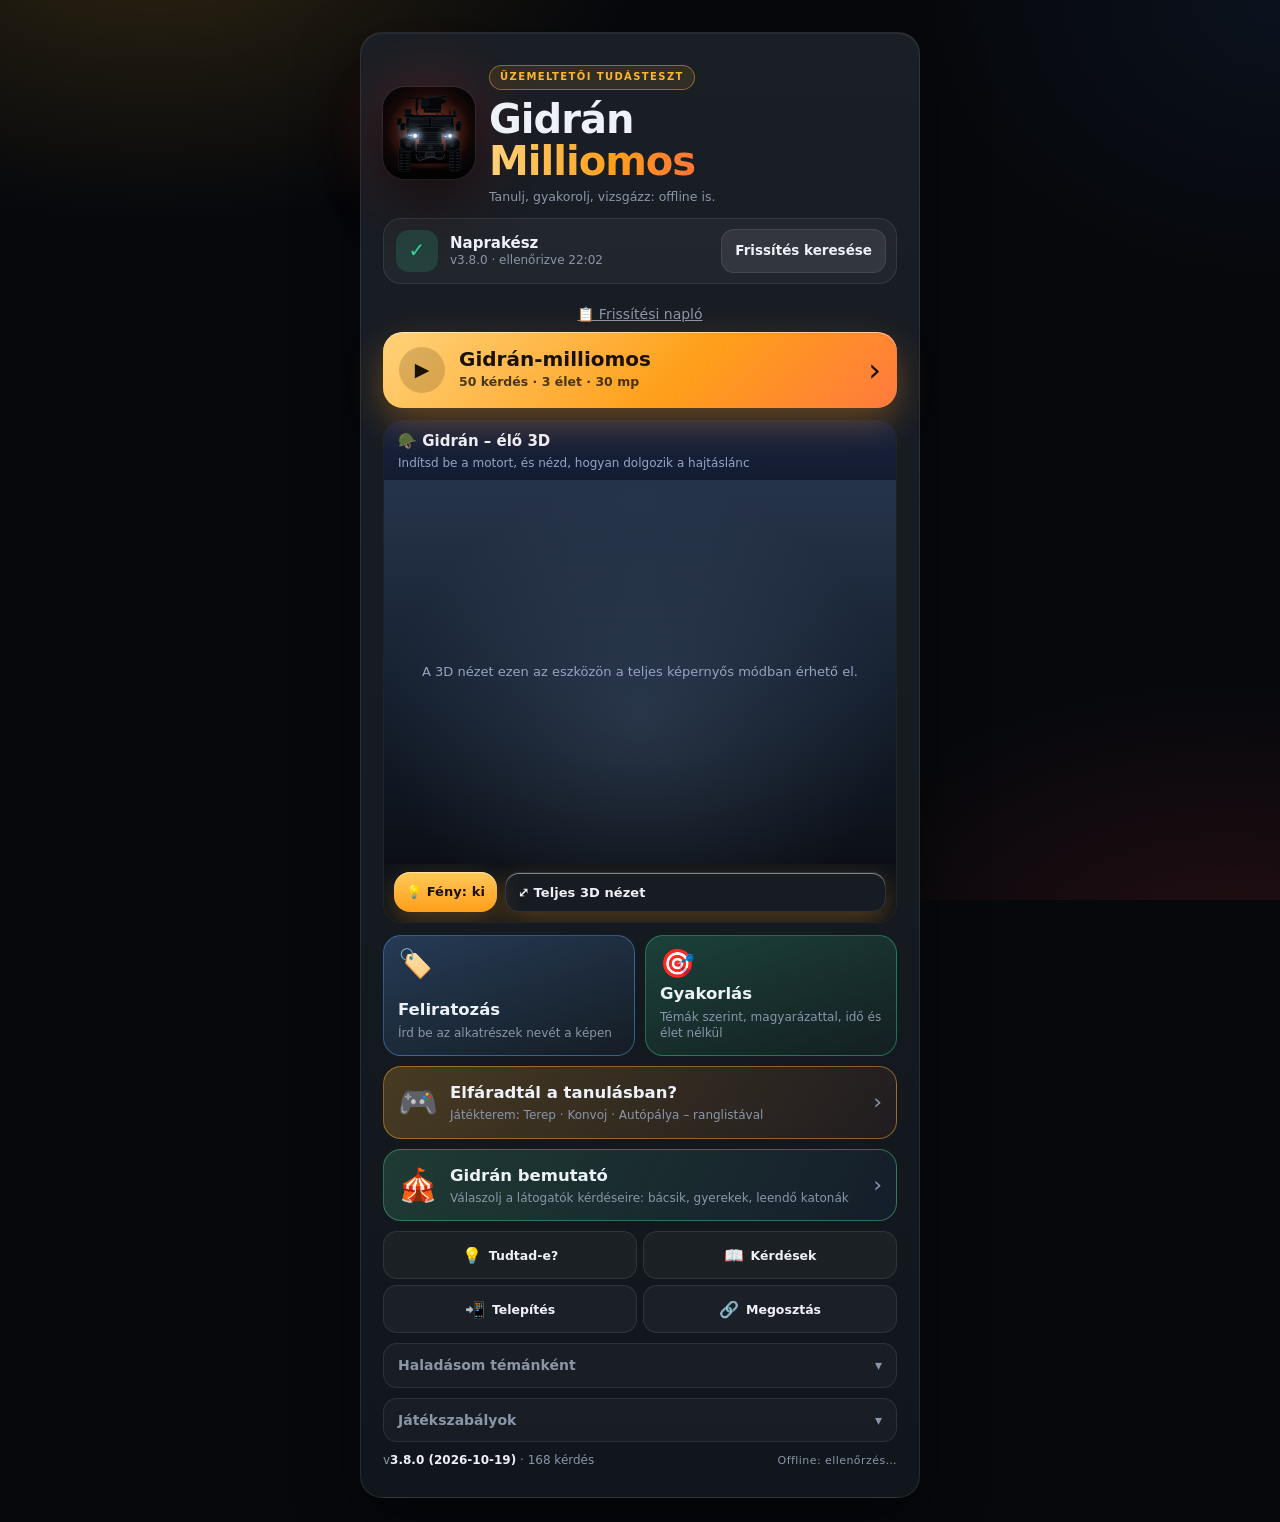
==== commit 08fa03bf: "Add files via upload" ====
--- a/index.html
+++ b/index.html
@@ -575,7 +575,7 @@
   </aside>
 </section>
 
-<div class="modal hide" id="logModal" role="dialog" aria-modal="true" aria-labelledby="logTitle"><div class="card logcard"><h2 id="logTitle">Frissítési napló</h2><div class="logbody"><div class="cl"><b>v3.5.0</b><small>2026-10-19</small><ul><li>Kapcsolható fények: tompított, távolsági, keresőlámpa, kék-piros villogó, vészvillogó – a lámpatestek világítanak, a tompított/távolsági fény a talajon is látszik; a fék- és tolatólámpa automatikus</li><li>Új, áttekinthető kezelőfelület: három fül (Vezetés · Fények · Szétszedés), nagy gombok, lépésről lépésre súgó („① Indítsd be a motort…”)</li><li>A főképernyőn gyors fénykapcsoló</li></ul></div><div class="cl"><b>v3.4.3</b><small>2026-10-19</small><ul><li>Hibajavítás: a főképernyőn a billentyűzet (szóköz, nyilak) már nem zavarja az oldal használatát; fényesebb fényszóró-lencsék; ellenőrzött GL-környezetvesztés, görgetés és méretváltozás</li></ul></div><div class="cl"><b>v3.4.2</b><small>2026-10-19</small><ul><li>Hűtőmaszk: szélesebb, 11 ferde lamellás, terepszínes, címerrel; kihorpadó lánchurok az orrnál</li><li>Fényszóró a sarokpajzs felső részén (sárga sávok védőráccsal), alatta jelzőlámpák és szellőzőrács, a rajzok szerint</li><li>Tükrök: a főtükör hátrébb és magasabban, a kiegészítő tükör előrébb és alacsonyabban, előre nyúló karral</li></ul></div><div class="cl"><b>v3.4.1</b><small>2026-10-19</small><ul><li>A 3D Gidrán külseje a valódi fotók alapján: rácsos front lamellákkal, szögletes sarokpajzsok szellőzőráccsal és fényszóróval, tetőszéli kék/piros villogók, ketreces keresőlámpa, nagy szögletes tükrök, sötét ablakkeretek, krém-zöld terepszín, fekete felnik, füstgránátvetők, ponyvával fedett fegyverplatform</li><li>Ívelt kerékjáratú sárvédők, a tükrök a motorház hátsó végén (a rajzok szerint), kék forgólámpák, sárga fényszóró-lencsék, jelzőlámpák, füstgránátvetők mindkét oldalon, kiálló APU</li><li>Kipufogófüst finomítása, az „Elöl” nézet javítva, az APU a páncéltesten belülre került</li></ul></div><div class="cl"><b>v3.4.0</b><small>2026-10-19</small><ul><li>Új, WebGL-es 3D megjelenítő: simább, élesebb kép, valódi mélységkezelés, fény-árnyék, tükröződés – és az eszközödhöz igazodó felbontás, hogy sehol se laggoljon</li><li>A 3D Gidrán a főképernyőn: forgatható, innen indítható a motor</li><li>Élő motor és hajtáslánc: motorindítás, gáz/fék, R-N-D váltó, úti/terep osztómű, automata fokozatváltás; forognak a kerekek, kardántengelyek és a hűtőventilátor, remeg a motor, füstöl a kipufogó, szól a motor</li><li>Új alkatrész: hűtőventilátor</li></ul></div><div class="cl"><b>v3.3.3</b><small>2026-10-19</small><ul><li>Gidrán 3D: szebb külső – élszerű páncéltest, sárvédők, lépcsők, terepszín-foltok, hűtőrács, szegecssorok</li><li>Mélységárnyalás, puha árnyék, színes háttér; forgatás közben automatikus részletcsökkentés a sima mozgásért</li></ul></div><div class="cl"><b>v3.3.2</b><small>2026-10-19</small><ul><li>Gidrán 3D: új „⚙ Hajtáslánc” nézet – csak az erőátvitel, a tananyag ábrájának színeivel (piros hűtő, kék motor, bézs váltó, zöld osztómű, narancs kormánymű)</li><li>Részletes hajtáslánc: Cummins motor bordákkal és turbóval, Allison váltó, oldalra tolt osztómű, kardántengelyek, differenciálművek, háromszög lengőkarok, csavarrugók, féktárcsák, kormánykerék</li><li>Valósághűbb terepgumik futófelületi bordákkal és felnivel; szebb árnyalás és fényvisszaverődés</li></ul></div><div class="cl"><b>v3.3.1</b><small>2026-10-19</small><ul><li>Gidrán 3D: újraépítve a tananyag ábrái szerint – valós méretek (tengelytáv 3255, nyomtáv 2109, magasság 2500/3345 mm), 63 alkatrész</li><li>Új alkatrészek: ajtók ablakkal és fogantyúval, hátsó ajtó, tükrök, lökhárító, hűtővédő lemez, 5 külön ülés (színezve), műszerfal, féltengelyek, féktárcsák, inverter, áramelosztó, kamerák, szerelőnyílások</li><li>Pontosított leírások (műszerfal, ülésállítások, ajtók, szerelőnyílások, hűtőrendszer, pneumatika)</li></ul></div><div class="cl"><b>v3.3.0</b><small>2026-10-19</small><ul><li>Új: „Gidrán 3D – szétszedhető” a Játékteremben: 360°-ban forgatható, szétszedhető modell, alkatrészre érintve leírás a tananyag alapján</li><li>Terep játék: a CTIS a tananyag szerinti 4 üzemmóddal (6,5 / 4,5 / 2,5 / 1,8 bar; 120 / 65 / 20 / 10 km/h), a csörlő kötélhossza 25 m</li><li>Kvíz: a motorolajon kívüli olaj-, folyadék- és zsírfajtás kérdések kikerültek</li><li>Bemutató: a konfigurációk (R20–R50) a tananyag szerint pontosítva</li></ul></div><div class="cl"><b>v3.2.1</b><small>2026-10-19</small><ul><li>Autópálya: a Gidrán a valódi felülnézeti kinézetével (SARP II torony, légszűrő-borítás, pótkerék, APU, keresőlámpák)</li><li>Autópálya: valósághűbb járművek – szedán, kombi, SUV, kisbusz, dobozos, tartály-, platós és nyerges kamion</li><li>Hibakeresés: összes játék véletlenszerű gombnyomásos tesztje, terhelésteszt, érintésvezérlés-hibák elhárítva</li></ul></div><div class="cl"><b>v3.2.0</b><small>2026-10-17</small><ul><li>Bemutató: a helyszínen más honvédségi eszközök is ki vannak állítva (Leopard 2A7HU, PzH 2000, Lynx, teherautó)</li><li>Nyüzsgő tömeg: sétálók, evők, őrjáratozó katonák, babakocsis anyukák; új látogatók: riporter, diák, veterán katona</li><li>Háttérzaj: tömegmorajlás; a Gidrán motorja csak a „🔑 Motor” gombra szólal meg</li><li>Többféle dobható dolog (tojás, paradicsom, sár, hal, 💩); néha az érdeklődő kivédi, és veszekedés lesz belőle</li><li>Veszekedésnél fegyvert lehet előrántani és figyelmeztető lövést leadni a levegőbe</li></ul></div><div class="cl"><b>v3.1.0</b><small>2026-10-16</small><ul><li>Javítva: játékból kilépéskor nem marad fekete a képernyő</li><li>Gidrán bemutató: új látogatók – okoskodó úr (nehéz, furcsa kérdések), háziasszony babakocsival (a férje katona), Rambo (fegyverek), Vincze Ricsi oktató (a kvízkérdésekből, tanítóbottal)</li><li>🥚 Tojásdobás gomb, és a jelenetben bárkire rábökhetsz</li></ul></div><div class="cl"><b>v3.0.1</b><small>2026-10-16</small><ul><li>Gidrán bemutató: hangok (a látogatók felolvassák a kérdést – bácsi mély, gyerek magas hangon –, motorindítás és üresjárat, sziréna)</li><li>A fényszóró fénycsíkja az első fényszórótól indul</li><li>Rétegsorrend (takarás) javítva: a látogatók helyesen a Gidrán előtt/mögött jelennek meg</li></ul></div><div class="cl"><b>v3.0.0</b><small>2026-10-16</small><ul><li>Új: Gidrán bemutató – kiállított Gidrán, látogatók kérdései (idős bácsik, gyerekek, leendő katonák), válasz saját szavakkal, lámpa + sziréna gomb</li><li>A kvíz kérdései véletlen nehézségi sorrendben jönnek, a legnehezebb is lehet az első</li></ul></div><div class="cl"><b>v2.9.6</b><small>2026-10-16</small><ul><li>Tömbösített hűtőrendszer feliratozás: többféle, saját szavas válasz is elfogadott</li></ul></div><div class="cl"><b>v2.9.5</b><small>2026-10-16</small><ul><li>Frissítési napló a főoldalon</li></ul></div><div class="cl"><b>v2.9.4</b><small>2026-10-16</small><ul><li>Feliratozó feladat: „Differenciálmű” a hivatalos név (a hátsó is elfogadott)</li></ul></div><div class="cl"><b>v2.9.3</b><small>2026-10-16</small><ul><li>Erőátvitel feliratozás: „Tömbösített hűtő” a helyes megnevezés</li></ul></div><div class="cl"><b>v2.9.2</b><small>2026-10-16</small><ul><li>Beírós feladatoknál (méretek, tömegek) nincs időzítő</li></ul></div><div class="cl"><b>v2.9.1</b><small>2026-10-16</small><ul><li>Terep: üzemanyag 2×100 l tartály</li></ul></div><div class="cl"><b>v2.9.0</b><small>2026-10-15</small><ul><li>Terep: 10× hosszabb pálya, nehezedő biomok (hó, jég, mocsár, mélysár, kő, homok)</li><li>Oldalnézetes autópálya-szakasz a Terepben, 5 gépes Gidrán-konvoj csatlakozik</li><li>Kézifék a Terepben, Konvojban és az Autópályán</li><li>Kis kaliberű lövések menet közben, a gépágyú automatikusan visszalő</li><li>Tankolás 5× gyorsabb</li><li>Realisztikusabb Gidrán modell</li></ul></div><div class="cl"><b>v2.8.0</b><small>2026-10-15</small><ul><li>Játékterem a kvízben: „Elfáradtál a tanulásban?” gomb</li><li>Gidrán Terep, Konvoj és új Autópálya játék, valósághűbb fizikával</li><li>Csörlős mocsárkiszabadítás, vizes átkelés a talajjal egy síkban</li><li>Ranglista regisztrált felhasználóknak</li><li>Új „Tudtad-e?” kisokos Gidrán-tippekkel és terepes extrákkal</li><li>Dedikált frissítés gomb</li></ul></div><div class="cl"><b>v2.7.0</b><small>2026-10</small><ul><li>Teljes újratervezés: egyszerűbb, barátságosabb tanulófelület</li><li>Beírós és feliratozós feladatok, új gombok és csempék</li><li>Offline működés minden platformon</li></ul></div></div><button class="btn" id="logClose" type="button">Bezár</button></div></div>
+<div class="modal hide" id="logModal" role="dialog" aria-modal="true" aria-labelledby="logTitle"><div class="card logcard"><h2 id="logTitle">Frissítési napló</h2><div class="logbody"><div class="cl"><b>v3.8.0</b><small>2026-10-19</small><ul><li>Alkatrészre koppintás után könnyű a kilépés: nagy ✕ gomb a panel sarkában (azonnal reagál), újabb koppintás az üres területre vagy ugyanarra az alkatrészre, illetve Esc is bezárja</li><li>Kisebb alkatrészpanel: a leírás 3 sorra rövidítve, „Több” gombbal vagy a szövegre koppintva kinyitható – több hely marad a modellnek</li></ul></div><div class="cl"><b>v3.7.0</b><small>2026-10-19</small><ul><li>Rugózás és lengéscsillapítás: gyorsításkor a karosszéria enyhén hátradől, fékezéskor előrebukik, majd csillapítva visszaáll (a kerekek rugózatlanok)</li><li>Új SATUFÉK gomb (billentyű: szóköz): a kerekek blokkolnak, megáll a forgásuk, füstölnek, fékcsík marad a talajon, és csikorog – a FÉK fokozatos, blokkolásmentes</li><li>A motor és az automata váltó eléri a 120 km/h-t (hatodik fokozat, ~1650 f/p)</li></ul></div><div class="cl"><b>v3.6.0</b><small>2026-10-19</small><ul><li>Álló nézetben a jármű a képernyő felét is kitölti, a vezérlők kompaktak</li><li>Az alkatrész-leírás a modell fölé kerül kis, áttetsző kártyaként (✕-szel bezárható); az alkatrészlista külön „Alkatrészek” fülre került</li><li>Fekvő nézetben a modell balra, a vezérlők jobb oldali sávba kerülnek, a leírás a kép sarkában olvasható, de nem takar sokat</li></ul></div><div class="cl"><b>v3.5.1</b><small>2026-10-19</small><ul><li>Javítás: haladáskor a talaj már hátrafelé mozog (előre menő járműnél), tolatáskor előre; kavicsos, kerékvágásos talaj</li><li>Finomítások: csörlő a lökhárító alatt, tetőperem, ajtózsanérok, motorháztető-zsanérok</li></ul></div><div class="cl"><b>v3.5.0</b><small>2026-10-19</small><ul><li>Kapcsolható fények: tompított, távolsági, keresőlámpa, kék-piros villogó, vészvillogó – a lámpatestek világítanak, a tompított/távolsági fény a talajon is látszik; a fék- és tolatólámpa automatikus</li><li>Új, áttekinthető kezelőfelület: három fül (Vezetés · Fények · Szétszedés), nagy gombok, lépésről lépésre súgó („① Indítsd be a motort…”)</li><li>A főképernyőn gyors fénykapcsoló</li></ul></div><div class="cl"><b>v3.4.3</b><small>2026-10-19</small><ul><li>Hibajavítás: a főképernyőn a billentyűzet (szóköz, nyilak) már nem zavarja az oldal használatát; fényesebb fényszóró-lencsék; ellenőrzött GL-környezetvesztés, görgetés és méretváltozás</li></ul></div><div class="cl"><b>v3.4.2</b><small>2026-10-19</small><ul><li>Hűtőmaszk: szélesebb, 11 ferde lamellás, terepszínes, címerrel; kihorpadó lánchurok az orrnál</li><li>Fényszóró a sarokpajzs felső részén (sárga sávok védőráccsal), alatta jelzőlámpák és szellőzőrács, a rajzok szerint</li><li>Tükrök: a főtükör hátrébb és magasabban, a kiegészítő tükör előrébb és alacsonyabban, előre nyúló karral</li></ul></div><div class="cl"><b>v3.4.1</b><small>2026-10-19</small><ul><li>A 3D Gidrán külseje a valódi fotók alapján: rácsos front lamellákkal, szögletes sarokpajzsok szellőzőráccsal és fényszóróval, tetőszéli kék/piros villogók, ketreces keresőlámpa, nagy szögletes tükrök, sötét ablakkeretek, krém-zöld terepszín, fekete felnik, füstgránátvetők, ponyvával fedett fegyverplatform</li><li>Ívelt kerékjáratú sárvédők, a tükrök a motorház hátsó végén (a rajzok szerint), kék forgólámpák, sárga fényszóró-lencsék, jelzőlámpák, füstgránátvetők mindkét oldalon, kiálló APU</li><li>Kipufogófüst finomítása, az „Elöl” nézet javítva, az APU a páncéltesten belülre került</li></ul></div><div class="cl"><b>v3.4.0</b><small>2026-10-19</small><ul><li>Új, WebGL-es 3D megjelenítő: simább, élesebb kép, valódi mélységkezelés, fény-árnyék, tükröződés – és az eszközödhöz igazodó felbontás, hogy sehol se laggoljon</li><li>A 3D Gidrán a főképernyőn: forgatható, innen indítható a motor</li><li>Élő motor és hajtáslánc: motorindítás, gáz/fék, R-N-D váltó, úti/terep osztómű, automata fokozatváltás; forognak a kerekek, kardántengelyek és a hűtőventilátor, remeg a motor, füstöl a kipufogó, szól a motor</li><li>Új alkatrész: hűtőventilátor</li></ul></div><div class="cl"><b>v3.3.3</b><small>2026-10-19</small><ul><li>Gidrán 3D: szebb külső – élszerű páncéltest, sárvédők, lépcsők, terepszín-foltok, hűtőrács, szegecssorok</li><li>Mélységárnyalás, puha árnyék, színes háttér; forgatás közben automatikus részletcsökkentés a sima mozgásért</li></ul></div><div class="cl"><b>v3.3.2</b><small>2026-10-19</small><ul><li>Gidrán 3D: új „⚙ Hajtáslánc” nézet – csak az erőátvitel, a tananyag ábrájának színeivel (piros hűtő, kék motor, bézs váltó, zöld osztómű, narancs kormánymű)</li><li>Részletes hajtáslánc: Cummins motor bordákkal és turbóval, Allison váltó, oldalra tolt osztómű, kardántengelyek, differenciálművek, háromszög lengőkarok, csavarrugók, féktárcsák, kormánykerék</li><li>Valósághűbb terepgumik futófelületi bordákkal és felnivel; szebb árnyalás és fényvisszaverődés</li></ul></div><div class="cl"><b>v3.3.1</b><small>2026-10-19</small><ul><li>Gidrán 3D: újraépítve a tananyag ábrái szerint – valós méretek (tengelytáv 3255, nyomtáv 2109, magasság 2500/3345 mm), 63 alkatrész</li><li>Új alkatrészek: ajtók ablakkal és fogantyúval, hátsó ajtó, tükrök, lökhárító, hűtővédő lemez, 5 külön ülés (színezve), műszerfal, féltengelyek, féktárcsák, inverter, áramelosztó, kamerák, szerelőnyílások</li><li>Pontosított leírások (műszerfal, ülésállítások, ajtók, szerelőnyílások, hűtőrendszer, pneumatika)</li></ul></div><div class="cl"><b>v3.3.0</b><small>2026-10-19</small><ul><li>Új: „Gidrán 3D – szétszedhető” a Játékteremben: 360°-ban forgatható, szétszedhető modell, alkatrészre érintve leírás a tananyag alapján</li><li>Terep játék: a CTIS a tananyag szerinti 4 üzemmóddal (6,5 / 4,5 / 2,5 / 1,8 bar; 120 / 65 / 20 / 10 km/h), a csörlő kötélhossza 25 m</li><li>Kvíz: a motorolajon kívüli olaj-, folyadék- és zsírfajtás kérdések kikerültek</li><li>Bemutató: a konfigurációk (R20–R50) a tananyag szerint pontosítva</li></ul></div><div class="cl"><b>v3.2.1</b><small>2026-10-19</small><ul><li>Autópálya: a Gidrán a valódi felülnézeti kinézetével (SARP II torony, légszűrő-borítás, pótkerék, APU, keresőlámpák)</li><li>Autópálya: valósághűbb járművek – szedán, kombi, SUV, kisbusz, dobozos, tartály-, platós és nyerges kamion</li><li>Hibakeresés: összes játék véletlenszerű gombnyomásos tesztje, terhelésteszt, érintésvezérlés-hibák elhárítva</li></ul></div><div class="cl"><b>v3.2.0</b><small>2026-10-17</small><ul><li>Bemutató: a helyszínen más honvédségi eszközök is ki vannak állítva (Leopard 2A7HU, PzH 2000, Lynx, teherautó)</li><li>Nyüzsgő tömeg: sétálók, evők, őrjáratozó katonák, babakocsis anyukák; új látogatók: riporter, diák, veterán katona</li><li>Háttérzaj: tömegmorajlás; a Gidrán motorja csak a „🔑 Motor” gombra szólal meg</li><li>Többféle dobható dolog (tojás, paradicsom, sár, hal, 💩); néha az érdeklődő kivédi, és veszekedés lesz belőle</li><li>Veszekedésnél fegyvert lehet előrántani és figyelmeztető lövést leadni a levegőbe</li></ul></div><div class="cl"><b>v3.1.0</b><small>2026-10-16</small><ul><li>Javítva: játékból kilépéskor nem marad fekete a képernyő</li><li>Gidrán bemutató: új látogatók – okoskodó úr (nehéz, furcsa kérdések), háziasszony babakocsival (a férje katona), Rambo (fegyverek), Vincze Ricsi oktató (a kvízkérdésekből, tanítóbottal)</li><li>🥚 Tojásdobás gomb, és a jelenetben bárkire rábökhetsz</li></ul></div><div class="cl"><b>v3.0.1</b><small>2026-10-16</small><ul><li>Gidrán bemutató: hangok (a látogatók felolvassák a kérdést – bácsi mély, gyerek magas hangon –, motorindítás és üresjárat, sziréna)</li><li>A fényszóró fénycsíkja az első fényszórótól indul</li><li>Rétegsorrend (takarás) javítva: a látogatók helyesen a Gidrán előtt/mögött jelennek meg</li></ul></div><div class="cl"><b>v3.0.0</b><small>2026-10-16</small><ul><li>Új: Gidrán bemutató – kiállított Gidrán, látogatók kérdései (idős bácsik, gyerekek, leendő katonák), válasz saját szavakkal, lámpa + sziréna gomb</li><li>A kvíz kérdései véletlen nehézségi sorrendben jönnek, a legnehezebb is lehet az első</li></ul></div><div class="cl"><b>v2.9.6</b><small>2026-10-16</small><ul><li>Tömbösített hűtőrendszer feliratozás: többféle, saját szavas válasz is elfogadott</li></ul></div><div class="cl"><b>v2.9.5</b><small>2026-10-16</small><ul><li>Frissítési napló a főoldalon</li></ul></div><div class="cl"><b>v2.9.4</b><small>2026-10-16</small><ul><li>Feliratozó feladat: „Differenciálmű” a hivatalos név (a hátsó is elfogadott)</li></ul></div><div class="cl"><b>v2.9.3</b><small>2026-10-16</small><ul><li>Erőátvitel feliratozás: „Tömbösített hűtő” a helyes megnevezés</li></ul></div><div class="cl"><b>v2.9.2</b><small>2026-10-16</small><ul><li>Beírós feladatoknál (méretek, tömegek) nincs időzítő</li></ul></div><div class="cl"><b>v2.9.1</b><small>2026-10-16</small><ul><li>Terep: üzemanyag 2×100 l tartály</li></ul></div><div class="cl"><b>v2.9.0</b><small>2026-10-15</small><ul><li>Terep: 10× hosszabb pálya, nehezedő biomok (hó, jég, mocsár, mélysár, kő, homok)</li><li>Oldalnézetes autópálya-szakasz a Terepben, 5 gépes Gidrán-konvoj csatlakozik</li><li>Kézifék a Terepben, Konvojban és az Autópályán</li><li>Kis kaliberű lövések menet közben, a gépágyú automatikusan visszalő</li><li>Tankolás 5× gyorsabb</li><li>Realisztikusabb Gidrán modell</li></ul></div><div class="cl"><b>v2.8.0</b><small>2026-10-15</small><ul><li>Játékterem a kvízben: „Elfáradtál a tanulásban?” gomb</li><li>Gidrán Terep, Konvoj és új Autópálya játék, valósághűbb fizikával</li><li>Csörlős mocsárkiszabadítás, vizes átkelés a talajjal egy síkban</li><li>Ranglista regisztrált felhasználóknak</li><li>Új „Tudtad-e?” kisokos Gidrán-tippekkel és terepes extrákkal</li><li>Dedikált frissítés gomb</li></ul></div><div class="cl"><b>v2.7.0</b><small>2026-10</small><ul><li>Teljes újratervezés: egyszerűbb, barátságosabb tanulófelület</li><li>Beírós és feliratozós feladatok, új gombok és csempék</li><li>Offline működés minden platformon</li></ul></div></div><button class="btn" id="logClose" type="button">Bezár</button></div></div>
 <div class="modal hide" id="exitModal" role="dialog" aria-modal="true" aria-labelledby="exitTitle">
   <div class="card">
     <h2 id="exitTitle">Kilépsz a játékból?</h2>
@@ -620,7 +620,7 @@
 </div>
 <div class="toast" id="toast" role="status" aria-live="polite"></div>
 <script>
-var APP_VERSION = "3.5.0", APP_DATE = "2026-10-19";
+var APP_VERSION = "3.8.0", APP_DATE = "2026-10-19";
 var BANK = [{"q": "Mi a teendő diffzár vagy osztómű kapcsolása előtt?", "o": ["A harcjárművet le kell lassítani 20 km/h alá", "A harcjárművet teljesen meg kell állítani és a váltót „N” állásba kell tenni", "A motort le kell állítani, majd újra kell indítani"], "a": 1, "d": 2, "t": "Biztonság", "e": "Diffzár és osztómű kapcsolása csak álló járműnél, „N” váltóállásban szabad. Menet közbeni kapcsolás a hajtásláncot károsítja.", "r": "1. Általános biztonsági rendszabályok"}, {"q": "Mivel szabad tisztítani a harcjármű ablakait?", "o": ["Bármilyen ablaktisztító folyékony vegyszerrel", "Nem vegyszeres, nedves ruhával", "Fagyálló folyadékkal"], "a": 1, "d": 2, "t": "Biztonság", "e": "Az ablakok csak nem vegyszeres, nedves ruhával tisztíthatók. Az ablaktisztító vegyszer és a fagyálló nem engedélyezett (az ablakok belső felülete polikarbonát bevonatú).", "r": "1. Általános biztonsági rendszabályok"}, {"q": "Folyó vagy csöpögő tüzelőanyagból keletkezett tűz esetén milyen irányban kell oltani?", "o": ["Lentről felfelé", "Elölről hátrafelé", "Felülről lefelé"], "a": 2, "d": 2, "t": "Biztonság", "e": "Folyó vagy csöpögő tüzelőanyag tüzét felülről lefelé kell oltani.", "r": "1. Általános biztonsági rendszabályok"}, {"q": "Engedélyezett-e a harcjármű átalakítása?", "o": ["Igen, szabadon", "Csak gyári engedéllyel", "Szigorúan tilos"], "a": 2, "d": 1, "t": "Biztonság", "e": "A harcjármű átalakítása szigorúan tilos, mert a páncélvédelem, a biztonsági rendszerek és a gyári tanúsítás is sérülhet.", "r": "1. Általános biztonsági rendszabályok"}, {"q": "Mennyi a harcjármű tömege fegyverzet nélkül?", "o": ["15.200 kg", "16.800 kg", "18.500 kg"], "a": 0, "d": 1, "t": "Alapadatok", "e": "A jármű tömege fegyverzet nélkül 15.200 kg. A 16.800 kg a harci tömeg (fegyverzettel).", "r": "2. Harcjármű alapadatai"}, {"q": "Mennyi a harci tömeg (fegyverzettel együtt)?", "o": ["15.200 kg", "16.800 kg", "17.900 kg"], "a": 1, "d": 1, "t": "Alapadatok", "e": "A harci tömeg (fegyverzettel együtt) 16.800 kg. A 15.200 kg a fegyverzet nélküli tömeg.", "r": "2. Harcjármű alapadatai"}, {"q": "Hány fő katonát tud szállítani a Gidrán (a benne elhelyezett ülések száma alapján)?", "o": ["5 fő", "7 fő", "9 fő"], "a": 1, "d": 1, "t": "Alapadatok", "e": "A Gidránban 7 ülés van, ennyi katonát szállít.", "r": "2. Harcjármű alapadatai"}, {"q": "Milyen biztonsági öv van minden ülésen?", "o": ["3-pontos", "4-pontos", "5-pontos"], "a": 2, "d": 1, "t": "Alapadatok", "e": "Minden ülésen 5-pontos biztonsági öv van, nem 3- vagy 4-pontos.", "r": "2. Harcjármű alapadatai"}, {"q": "Mi található minden ülés alatt?", "o": ["Robbanáselnyelő anyag", "Tartalék akkumulátor", "Tűzoltó palack"], "a": 0, "d": 1, "t": "Alapadatok", "e": "Minden ülés alatt robbanáselnyelő anyag van (nem akkumulátor, nem tűzoltó palack).", "r": "2. Harcjármű alapadatai"}, {"q": "A STANAG 4569 szabvány szerint milyen szintű a körkörös ballisztikus védelem?", "o": ["2+", "4a", "2b"], "a": 0, "d": 1, "t": "Páncélvédelem", "e": "A körkörös ballisztikus védelem STANAG 4569 szerint 2+ szintű. A 4a és a 2b az aknavédelemhez tartozik (jármű alatt).", "r": "3. Páncélvédelem"}, {"q": "Mekkora robbanóanyag-mennyiségnek áll ellen a páncéltest alatti védelem (Stanag 4569, 2b szint)?", "o": ["10 kg TNT egyenérték", "6 kg TNT egyenérték", "3 kg TNT egyenérték"], "a": 1, "d": 3, "t": "Páncélvédelem", "e": "A páncéltest alatti védelem a STANAG 4569 2b szintje: 6 kg TNT egyenérték. A 10 kg TNT a 4a szint (kerekek alatt).", "r": "3. Páncélvédelem"}, {"q": "Milyen szabvány és szint védi az ablakok üvegfelületét?", "o": ["EN 1063 BR7", "Stanag 4569 4a", "ISO 11158"], "a": 0, "d": 1, "t": "Páncélvédelem", "e": "Az ablakok üvegfelülete EN 1063 BR7 szintű védelmet ad. A STANAG 4569 a páncélzatra vonatkozik, az ISO 11158 hidraulikaolaj-szabvány.", "r": "3. Páncélvédelem"}, {"q": "Milyen anyaggal van bevonva az ablakok belső felülete?", "o": ["Üveggyapot", "Polikarbonát", "Kerámia réteg"], "a": 1, "d": 3, "t": "Páncélvédelem", "e": "Az ablakok belső felülete polikarbonát bevonatú (szilánkfogó réteg).", "r": "3. Páncélvédelem"}, {"q": "Milyen típusú a Gidrán motorja?", "o": ["Benzines, szívó", "Common-rail Turbo-Diesel", "Hibrid elektromos"], "a": 1, "d": 1, "t": "Motor", "e": "A motor common-rail rendszerű, turbófeltöltésű dízel (Cummins ISL9E3 375).", "r": "4. Motor"}, {"q": "Mekkora a motor hengerűrtartalma?", "o": ["6,7 liter", "8,9 liter", "10,2 liter"], "a": 1, "d": 1, "t": "Motor", "e": "A Cummins ISL9E3 hengerűrtartalma 8,9 liter.", "r": "4. Motor"}, {"q": "Mekkora a motor maximális teljesítménye?", "o": ["220 kW (300 LE)", "276 kW (375 LE)", "320 kW (435 LE)"], "a": 1, "d": 1, "t": "Motor", "e": "A motor maximális teljesítménye 276 kW, ami 375 LE (innen a típusjel: 375).", "r": "4. Motor"}, {"q": "Milyen elrendezésű és hány hengeres a motor?", "o": ["Soros, 6 hengeres", "V alakú, 8 hengeres", "Boxer, 4 hengeres"], "a": 0, "d": 1, "t": "Motor", "e": "A motor soros elrendezésű, 6 hengeres.", "r": "4. Motor"}, {"q": "Mekkora az üzemanyagtartály összkapacitása?", "o": ["2×80 liter", "2×100 liter", "2×120 liter"], "a": 1, "d": 1, "t": "Motor", "e": "Az üzemanyagtartály összkapacitása 2×100 liter, vagyis két 100 literes tartály.", "r": "4. Motor"}, {"q": "Milyen típusú és márkájú a nyomatékváltó?", "o": ["Allison 3200 SP, automata", "ZF 8HP, manuális", "Cummins CT6, félautomata"], "a": 0, "d": 1, "t": "Erőátvitel", "e": "A nyomatékváltó Allison 3200 SP, automata.", "r": "5. Erőátvitel"}, {"q": "Hány előre- és hátramenet fokozattal rendelkezik a váltó?", "o": ["5 előre, 1 hátra", "6 előre, 1 hátra", "8 előre, 2 hátra"], "a": 1, "d": 1, "t": "Erőátvitel", "e": "Az Allison váltó 6 előre- és 1 hátrameneti fokozatú (6+1).", "r": "5. Erőátvitel"}, {"q": "Az osztómű „H” állásában mekkora a maximális sebesség?", "o": ["50 km/h", "90 km/h", "120 km/h"], "a": 2, "d": 3, "t": "Erőátvitel", "e": "Az osztómű „H” (gyors) állásában a maximális sebesség 120 km/h. Az „L” állás a terepi, nagy nyomatékú tartomány.", "r": "5. Erőátvitel"}, {"q": "Az osztómű „L” állásában mekkora a maximális nyomaték?", "o": ["1550 Nm", "2500 Nm", "3720 Nm"], "a": 2, "d": 3, "t": "Erőátvitel", "e": "Az osztómű „L” állásában a maximális nyomaték 3720 Nm. A motoré 1550 Nm, az „L” áttétel ezt szorozza meg.", "r": "5. Erőátvitel"}, {"q": "Mivel kell egyenesben lennie a kormánykeréknek, amikor a hátsó és/vagy mellső diffzár aktív?", "o": ["Csak vezetés közben, álló helyzetben nem szükséges", "Igen, egyenesben kell lennie, különben a hajtásrendszer sérülhet", "Nem számít, a zárak véd a sérüléstől"], "a": 1, "d": 2, "t": "Erőátvitel", "e": "Zárt diffnél a kormánynak egyenesben kell lennie, különben a kerekek eltérő útja miatt a hajtásrendszer feszül és sérülhet.", "r": "5. Erőátvitel"}, {"q": "Milyen sorrendben kell aktiválni a differenciálzárakat nehéz terepen?", "o": ["Mellső → hátsó → hossz", "Hossz → hátsó → mellső", "Hátsó → mellső → hossz"], "a": 1, "d": 2, "t": "Erőátvitel", "e": "A zárási sorrend: hossz → hátsó → mellső. Oldáskor fordítva.", "r": "5. Erőátvitel"}, {"q": "Mi az osztómű kapcsolási feltétele?", "o": ["A jármű álljon meg, váltó „N” állásban legyen", "A jármű haladjon 10 km/h alatt", "Nincs különösebb feltétel"], "a": 0, "d": 2, "t": "Erőátvitel", "e": "Az osztómű csak álló járműnél, „N” váltóállásban kapcsolható.", "r": "5. Erőátvitel"}, {"q": "Milyen felfüggesztési rendszerrel rendelkezik a Gidrán?", "o": ["Merev tengelyes", "Teljesen független kerékfelfüggesztés", "Légrugós, félig független"], "a": 1, "d": 1, "t": "Futómű, CTIS", "e": "A Gidrán teljesen független kerékfelfüggesztésű, nem merev tengelyes.", "r": "6. Felfüggesztés, fékek, kerekek, CTIS"}, {"q": "Defektes gumiabronccsal (Run-Flat gyűrűvel) legfeljebb milyen sebességgel és távolságra közlekedhet a jármű?", "o": ["Max. 50 km/h, max. 100 km", "Max. 30 km/h, max. 50 km", "Max. 20 km/h, max. 20 km"], "a": 1, "d": 3, "t": "Futómű, CTIS", "e": "Run-Flat gyűrűvel defektesen legfeljebb 30 km/h sebességgel és legfeljebb 50 km-t szabad menni.", "r": "6. Felfüggesztés, fékek, kerekek, CTIS"}, {"q": "Mi a CTIS rendszer feladata?", "o": ["Automatikusan állítja az abroncsnyomást az útviszonyoknak megfelelően", "Szabályozza a motor hűtését", "Vezérli a differenciálzárakat"], "a": 0, "d": 1, "t": "Futómű, CTIS", "e": "A CTIS (központi abroncsnyomás-szabályozó) automatikusan állítja az abroncsnyomást az útviszonyokhoz. A diffzárakat és a hűtést nem vezérli.", "r": "6. Felfüggesztés, fékek, kerekek, CTIS"}, {"q": "Mekkora az abroncsnyomás „HIGHWAY” (közúti) módban?", "o": ["36/2,5 bar", "65/4,5 bar", "94/6,5 bar"], "a": 2, "d": 3, "t": "Futómű, CTIS", "e": "HIGHWAY (közúti) módban az abroncsnyomás 94/6,5 (psi/bar). A kisebb értékek a terepi módokhoz tartoznak.", "r": "6. Felfüggesztés, fékek, kerekek, CTIS"}, {"q": "Mekkora a maximális sebesség „EMERGENCY” (vészhelyzet) CTIS módban?", "o": ["10 km/h", "20 km/h", "65 km/h"], "a": 0, "d": 3, "t": "Futómű, CTIS", "e": "EMERGENCY (vészhelyzet) CTIS módban a maximális sebesség 10 km/h.", "r": "6. Felfüggesztés, fékek, kerekek, CTIS"}, {"q": "Melyik tartály felelős a hátsó fékkörért?", "o": ["S1", "S2", "P"], "a": 0, "d": 3, "t": "Pneumatika", "e": "A hátsó fékkör tartálya az S1. Az S2 az első fékkör, a P a kézifék.", "r": "7. Pneumatikus rendszer"}, {"q": "Melyik tartály felelős a kézifékért?", "o": ["A", "P", "S2"], "a": 1, "d": 3, "t": "Pneumatika", "e": "A kézifék tartálya a P (parking). Az S1 és S2 a fékkörök tartályai, az A a segédrendszereké.", "r": "7. Pneumatikus rendszer"}, {"q": "Mi a minimális levegőnyomás, ami alatt tilos működtetni a gépjárművet az S1, S2, P és A tartályokban?", "o": ["4 bar", "6 bar", "8 bar"], "a": 1, "d": 2, "t": "Pneumatika", "e": "Az S1, S2, P és A tartályokban 6 bar alatt tilos működtetni a járművet, mert a fékek nem működnek megbízhatóan.", "r": "7. Pneumatikus rendszer"}, {"q": "Az „A” jelű tartály mely rendszereket látja el levegővel?", "o": ["Csak a kéziféket", "CTIS, terepváltó, diffzár kapcsolók, gurítószelep", "Csak a hátsó fékköröket"], "a": 1, "d": 3, "t": "Pneumatika", "e": "Az „A” tartály a segédrendszereket látja el: CTIS, terepváltó, diffzár-kapcsolók, gurítószelep. A féktartályok az S1, S2, P.", "r": "7. Pneumatikus rendszer"}, {"q": "Hány db indító akkumulátor van a harcjárműbe szerelve?", "o": ["1 db", "2 db", "4 db"], "a": 1, "d": 1, "t": "Fedélzeti rendszerek", "e": "A harcjárműbe 2 db indító akkumulátor van szerelve.", "r": "8. Elektromos rendszer, ABV, tűzoltás, csörlő"}, {"q": "Mennyi a generátor feszültsége?", "o": ["12 V", "24 V", "28 V"], "a": 2, "d": 2, "t": "Fedélzeti rendszerek", "e": "A generátor feszültsége 28 V (24 V-os rendszerhez).", "r": "8. Elektromos rendszer, ABV, tűzoltás, csörlő"}, {"q": "Mi történik, ha az áramtalanítót bekapcsolva hagyják, miközben a gyújtáskapcsolók ki vannak kapcsolva?", "o": ["A rendszerek azonnal kikapcsolnak", "A rendszerek 80 másodperc után automatikusan kikapcsolnak", "Semmi, a rendszerek folyamatosan üzemelnek"], "a": 1, "d": 2, "t": "Fedélzeti rendszerek", "e": "Áramtalanító bekapcsolva, gyújtás nélkül, a rendszerek 80 másodperc után automatikusan kikapcsolnak. Ez védi az akkumulátort.", "r": "8. Elektromos rendszer, ABV, tűzoltás, csörlő"}, {"q": "Melyik szűrőréteg NEM része az ABV szűrőegységnek?", "o": ["HEPA szűrőbetét", "Aktívszén-szűrőbetét", "Olajszűrő betét"], "a": 2, "d": 3, "t": "Fedélzeti rendszerek", "e": "Az ABV szűrőegység HEPA és aktívszén szűrőbetétet tartalmaz. Olajszűrő betét nincs benne.", "r": "8. Elektromos rendszer, ABV, tűzoltás, csörlő"}, {"q": "Milyen oltóanyagot tartalmaznak a küzdőtéri (kabin) tűzoltópalackok?", "o": ["Por", "CO₂ (gáz)", "Hab"], "a": 1, "d": 2, "t": "Fedélzeti rendszerek", "e": "A küzdőtéri (kabin) palackok CO₂ gázt tartalmaznak, mert az nem hagy maradványt és emberi környezetben használható.", "r": "8. Elektromos rendszer, ABV, tűzoltás, csörlő"}, {"q": "Milyen oltóanyagot tartalmaz a motortéri tűzoltópalack?", "o": ["CO₂ (gáz)", "Por", "Víz"], "a": 1, "d": 2, "t": "Fedélzeti rendszerek", "e": "A motortéri tűzoltópalack port tartalmaz. A kabinban CO₂ van.", "r": "8. Elektromos rendszer, ABV, tűzoltás, csörlő"}, {"q": "Mekkora az önmentő csörlő vonóereje egy kötélágon?", "o": ["40 kN", "70 kN", "100 kN"], "a": 1, "d": 3, "t": "Fedélzeti rendszerek", "e": "Az önmentő csörlő vonóereje egy kötélágon 70 kN.", "r": "8. Elektromos rendszer, ABV, tűzoltás, csörlő"}, {"q": "Milyen hosszú az önmentő csörlő kötelének hasznos hossza?", "o": ["15 méter", "25 méter", "40 méter"], "a": 1, "d": 3, "t": "Fedélzeti rendszerek", "e": "A csörlő kötelének hasznos hossza 25 méter.", "r": "8. Elektromos rendszer, ABV, tűzoltás, csörlő"}, {"q": "Hány oldalsó ajtó található a harcjárművön?", "o": ["2", "4", "6"], "a": 1, "d": 1, "t": "Karosszéria", "e": "A harcjárművön 4 oldalsó ajtó van.", "r": "9. Karosszéria és ajtók"}, {"q": "Milyen zár javítja az ajtók zárási biztonságát?", "o": ["Aknazár", "Központi csuklós zár", "Duplazár"], "a": 0, "d": 2, "t": "Karosszéria", "e": "Az ajtók zárási biztonságát az aknazár javítja.", "r": "9. Karosszéria és ajtók"}, {"q": "A hátsó ajtó hogyan nyitható?", "o": ["Csak manuálisan", "Manuálisan és távirányítással is", "Csak a küzdőtérből"], "a": 1, "d": 1, "t": "Karosszéria", "e": "A hátsó ajtó manuálisan és távirányítással is nyitható.", "r": "9. Karosszéria és ajtók"}, {"q": "Milyen kulccsal nyithatók a szerelőnyílások és karbantartó fedelek?", "o": ["Bármilyen csavarhúzóval", "Speciális (négyszög) kulccsal", "Nem igényelnek kulcsot"], "a": 1, "d": 2, "t": "Karosszéria", "e": "A szerelőnyílások és karbantartó fedelek speciális (négyszög) kulccsal nyithatók, így illetéktelen nem fér hozzá.", "r": "9. Karosszéria és ajtók"}, {"q": "Mi a „MODE” gomb funkciója az Allison váltó kezelőpaneljén?", "o": ["Átkapcsolás a váltó hibakódok között", "Fokozat korlátozása felfelé", "Motorfék bekapcsolása"], "a": 0, "d": 2, "t": "Kezelőszervek", "e": "Az Allison kezelőpanelén a „MODE” gomb a hibakódok közti átkapcsolásra szolgál (diagnosztika).", "r": "10. Kezelőszervek és műszerfal"}, {"q": "Mit jelez a világítás- és álcafény kapcsológomb „S2” állása?", "o": ["Teljes álcafény, minden lámpa kikapcsolva", "Mellső infravörös álcafény (első álcafények aktívak)", "Konvojlámpa és féklámpa álcafény"], "a": 1, "d": 3, "t": "Kezelőszervek", "e": "A világítás- és álcafény kapcsoló „S2” állása a mellső infravörös álcafényt jelenti (első álcafények aktívak).", "r": "10. Kezelőszervek és műszerfal"}, {"q": "Melyik kijelzőméret jellemzi a fő érintőképernyős kijelzőt?", "o": ["7 hüvelyk", "10.1 hüvelyk", "12.3 hüvelyk"], "a": 1, "d": 2, "t": "Kezelőszervek", "e": "A fő érintőképernyős kijelző mérete 10.1 hüvelyk.", "r": "10. Kezelőszervek és műszerfal"}, {"q": "Hány nyelvi lehetőség áll rendelkezésre a fő kijelzőn?", "o": ["3 nyelv", "6 nyelv", "9 nyelv"], "a": 2, "d": 3, "t": "Kezelőszervek", "e": "A fő kijelzőn 9 nyelv közül lehet választani.", "r": "10. Kezelőszervek és műszerfal"}, {"q": "Melyik panelen található a ködgránátvetők vezérlése?", "o": ["Fő kapcsolópanel (kormánytól balra)", "Kiegészítő műszerfal", "Áramelosztó egységen"], "a": 1, "d": 2, "t": "Kezelőszervek", "e": "A ködgránátvetők vezérlése a kiegészítő műszerfalon található.", "r": "10. Kezelőszervek és műszerfal"}, {"q": "Mit kell tenni az APU indítása előtt?", "o": ["Növelni a főmotor fordulatszámát", "Megállítani a harcjárművet és leállítani a főmotort", "Bekapcsolni a diffzárakat"], "a": 1, "d": 1, "t": "APU", "e": "Az APU indítása előtt meg kell állítani a harcjárművet és le kell állítani a főmotort.", "r": "11. Fedélzeti áramforrás (APU)"}, {"q": "Hány hengeres az APU motorja?", "o": ["1", "2", "4"], "a": 1, "d": 1, "t": "APU", "e": "Az APU motorja 2 hengeres.", "r": "11. Fedélzeti áramforrás (APU)"}, {"q": "Mekkora az APU folyamatosan leadható teljesítménye?", "o": ["4,5 kW / 3000 1/min", "8,1 kW / 3600 1/min", "12 kW / 4000 1/min"], "a": 1, "d": 3, "t": "APU", "e": "Az APU folyamatosan leadható teljesítménye 8,1 kW, 3600 1/min fordulatszámon.", "r": "11. Fedélzeti áramforrás (APU)"}, {"q": "Az APU indítási sorrendjében mi történik a főkapcsoló bekapcsolása után?", "o": ["Azonnal el kell indítani a gyújtáskapcsolót", "Várni kell, amíg az APU rendszer teszteli önmagát", "Azonnal le kell állítani az APU-t"], "a": 1, "d": 3, "t": "APU", "e": "A főkapcsoló bekapcsolása után várni kell, amíg az APU rendszer teszteli önmagát, és csak utána szabad indítani.", "r": "11. Fedélzeti áramforrás (APU)"}, {"q": "Melyik kulcs szükséges a központi zár külső szükségnyitásához?", "o": ["Négyszögkulcs", "Y kulcs", "T-imbuszkulcs"], "a": 1, "d": 2, "t": "Kulcsok", "e": "A központi zár külső szükségnyitásához az Y kulcs kell.", "r": "12. Indítókulcsok"}, {"q": "Mivel nyitható az aknazár kívülről?", "o": ["Aknazár négyszögkulccsal (+ lapos csavarhúzó)", "Csak távirányítóval", "Csak Y kulccsal"], "a": 0, "d": 2, "t": "Kulcsok", "e": "Az aknazár kívülről aknazár négyszögkulccsal (és lapos csavarhúzóval) nyitható, nem távirányítóval.", "r": "12. Indítókulcsok"}, {"q": "Mi az első lépés a motor leállításánál?", "o": ["Kéziféket behúzni", "Harcjárművet megállítani", "Sebességváltót N-be tenni"], "a": 1, "d": 1, "t": "Vezetés", "e": "A motor leállításának első lépése a harcjármű megállítása. Utána jön a kézifék, a váltó N-be tétele és a leállítás.", "r": "13. Motorindítás, leállítás, vezetés"}, {"q": "Motorindításkor mit kell tenni a nyomatékváltóval?", "o": ["D állásba kell tenni", "N (üres) állásba kell tenni", "R állásba kell tenni"], "a": 1, "d": 1, "t": "Vezetés", "e": "Motorindításkor a nyomatékváltót N (üres) állásba kell tenni.", "r": "13. Motorindítás, leállítás, vezetés"}, {"q": "Elinduláskor mi a helyes sorrend a fék- és gázpedál használatára?", "o": ["Fékpedált felengedni, gázpedált lenyomni", "Egyszerre lenyomni mindkettőt", "Gázpedált felengedni, fékpedált lenyomni"], "a": 0, "d": 1, "t": "Vezetés", "e": "Induláskor fékpedált felengedni, majd gázpedált lenyomni. A kettő egyszerre fékezne és hajtana.", "r": "13. Motorindítás, leállítás, vezetés"}, {"q": "Mit jelent a felemelt karral, ökölbe szorított kézzel adott kézjel?", "o": ["Előre!", "Hátra!", "Állj!"], "a": 2, "d": 1, "t": "Vezetés", "e": "A felemelt karral, ökölbe szorított kézzel adott kézjel jelentése: Állj!", "r": "13. Motorindítás, leállítás, vezetés"}, {"q": "Milyen CTIS módba kell állítani a rendszert nehéz terepen (kövek, sziklák)?", "o": ["HIGHWAY", "TERRAIN (nehéz terep)", "MUD & SNOW"], "a": 1, "d": 1, "t": "Terepvezetés", "e": "Nehéz terepen (kövek, sziklák) a CTIS-t TERRAIN módba kell állítani.", "r": "14. Vezetés terepen"}, {"q": "Milyen osztómű állást kell választani havas terepen?", "o": ["H", "N", "L"], "a": 2, "d": 1, "t": "Terepvezetés", "e": "Havas terepen az osztómű „L” állását kell választani. A „H” a gyors, közúti tartomány.", "r": "14. Vezetés terepen"}, {"q": "Mi a fő kockázat jeges terepen vezetéskor?", "o": ["A kerekek kipörgése", "A motor túlmelegedése", "Az akkumulátor lemerülése"], "a": 0, "d": 1, "t": "Terepvezetés", "e": "Jeges terepen a fő kockázat a kerekek kipörgése, mert a tapadás nagyon kicsi.", "r": "14. Vezetés terepen"}, {"q": "Homokos terepen mi a vezetés fő célja?", "o": ["Minél nagyobb sebesség elérése", "A kerekek ne akadjanak el", "A differenciálzárak kikapcsolása"], "a": 1, "d": 1, "t": "Terepvezetés", "e": "Homokos terepen a fő cél, hogy a kerekek ne akadjanak el.", "r": "14. Vezetés terepen"}, {"q": "Mekkora a jármű maximális gázlóképessége?", "o": ["0,5 m", "0,9 m", "1,1 m"], "a": 1, "d": 1, "t": "Terepvezetés", "e": "A maximális gázlóképesség 0,9 m.", "r": "14. Vezetés terepen"}, {"q": "Mekkora a jármű maximális árokáthidaló képessége?", "o": ["0,9 m", "1,1 m", "1,5 m"], "a": 1, "d": 3, "t": "Terepvezetés", "e": "A maximális árokáthidaló képesség 1,1 m.", "r": "14. Vezetés terepen"}, {"q": "Mekkora a maximálisan leküzdhető emelkedő?", "o": ["45%", "60%", "75%"], "a": 1, "d": 1, "t": "Terepvezetés", "e": "A maximálisan leküzdhető emelkedő 60%.", "r": "14. Vezetés terepen"}, {"q": "Milyen megközelítési szögben kell egy 60%-os emelkedőre ráhajtani?", "o": ["30%", "45%", "60%"], "a": 1, "d": 2, "t": "Terepvezetés", "e": "A 60%-os emelkedőre 45% (a leírás szerinti) megközelítési szögben kell ráhajtani.", "r": "14. Vezetés terepen"}, {"q": "Ha rögzítőfékkel indul 60%-os emelkedőn, hány fordulat/percnél kell kiengedni a féket?", "o": ["800 ford/perc", "1200 ford/perc", "2000 ford/perc"], "a": 1, "d": 3, "t": "Terepvezetés", "e": "Rögzítőfékkel induláskor 60%-os emelkedőn a féket 1200 ford/percnél kell kiengedni.", "r": "14. Vezetés terepen"}, {"q": "Mekkora a maximális oldaldőlés, amit a jármű leküzd?", "o": ["20%", "30%", "45%"], "a": 1, "d": 3, "t": "Terepvezetés", "e": "A maximális oldaldőlés, amit a jármű leküzd, 30%.", "r": "14. Vezetés terepen"}, {"q": "Milyen kapcsolót kell bekapcsolni, ha a hajtómotor nem indítható az akkumulátorok alacsony töltöttsége miatt?", "o": ["Áramtalanító kapcsolót", "Átváltó kapcsolót", "Főkapcsolót"], "a": 1, "d": 2, "t": "Szükséghelyzet", "e": "Ha az akkumulátorok töltöttsége miatt a hajtómotor nem indítható, az átváltó kapcsolót kell bekapcsolni.", "r": "15. Szükséghelyzeti eljárások"}, {"q": "Bikázásnál (külső akkumulátorról indítás) legfeljebb hány indítókábelt szabad csatlakoztatni?", "o": ["Egyet", "Kettőt", "Hármat"], "a": 1, "d": 2, "t": "Szükséghelyzet", "e": "Bikázásnál legfeljebb két indítókábelt szabad csatlakoztatni.", "r": "15. Szükséghelyzeti eljárások"}, {"q": "Bikázás után az utóbb beindított jármű motorját mennyi ideig kell alapjáraton járatni?", "o": ["1-2 percig", "5-10 percig", "20-30 percig"], "a": 1, "d": 3, "t": "Szükséghelyzet", "e": "Bikázás után az utóbb beindított jármű motorját 5-10 percig kell alapjáraton járatni.", "r": "15. Szükséghelyzeti eljárások"}, {"q": "Mekkora vastagságúra kopáskor kell kicserélni a fékbetéteket?", "o": ["Minimum 5,1 mm", "Minimum 2 mm", "Minimum 10 mm"], "a": 0, "d": 3, "t": "Szükséghelyzet", "e": "A fékbetétet minimum 5,1 mm vastagságnál kell cserélni.", "r": "15. Szükséghelyzeti eljárások"}, {"q": "Hogyan iktatható ki a rögzítőfék, ha nincs elég levegő a kézifék tartályban?", "o": ["A hátsó fékhengerek végén lévő csavarok betekerésével", "Az akkumulátor lekapcsolásával", "Nem lehet kiiktatni"], "a": 0, "d": 3, "t": "Szükséghelyzet", "e": "Ha a kézifék tartályban nincs levegő, a rögzítőfék a hátsó fékhengerek végén lévő csavarok betekerésével iktatható ki.", "r": "15. Szükséghelyzeti eljárások"}, {"q": "Kerékcserénél mit kell tenni az első lépésben?", "o": ["Meglazítani a kerékcsavarokat", "Kiékelni az egyik kereket és behúzni a kéziféket", "Leengedni a defektes kereket"], "a": 1, "d": 2, "t": "Szükséghelyzet", "e": "Kerékcserénél először ki kell ékelni az egyik kereket és be kell húzni a kéziféket, hogy a jármű ne mozduljon el.", "r": "15. Szükséghelyzeti eljárások"}, {"q": "Milyen körülmények között kell mérni a motorolajszintet?", "o": ["Meleg motornál, dőlt talajon", "Hideg motornál, vízszintes talajon", "Bármikor, tetszőleges talajon"], "a": 1, "d": 2, "t": "Karbantartás", "e": "A motorolajszintet hideg motornál, vízszintes talajon kell mérni, különben a mért érték hamis.", "r": "16. Üzemeltetői szintű karbantartás"}, {"q": "Milyen olajtípus és márka ajánlott a motorhoz?", "o": ["SAE 5W-30, Mobil", "SAE 15W-40, Shell Rimula", "SAE 20W-50, Castrol"], "a": 1, "d": 2, "t": "Karbantartás", "e": "A motorhoz SAE 15W-40 olaj ajánlott, Shell Rimula.", "r": "16. Üzemeltetői szintű karbantartás"}, {"q": "Mekkora a motorolaj csereintervalluma?", "o": ["3 hónap vagy 7500 km", "6 hónap vagy 15.000 km", "12 hónap vagy 30.000 km"], "a": 1, "d": 2, "t": "Karbantartás", "e": "A motorolaj csereintervalluma 6 hónap vagy 15.000 km, amelyik előbb eléri.", "r": "16. Üzemeltetői szintű karbantartás"}, {"q": "Milyen irányba kell elforgatni az osztómű nívópálcáját a kihúzáshoz?", "o": ["Az óramutató járásával megegyezően", "Az óramutató járásával ellentétesen", "Nem kell elforgatni, egyenesen kihúzható"], "a": 1, "d": 3, "t": "Karbantartás", "e": "Az osztómű nívópálcáját az óramutató járásával ellentétesen kell elforgatni a kihúzáshoz.", "r": "16. Üzemeltetői szintű karbantartás"}, {"q": "Mi a teendő, ha a hűtőfolyadék teljesen eltűnt a kiegyenlítő tartályból?", "o": ["Vizet kell tölteni és folytatni az üzemeltetést", "Nem szabad elindítani a motort, értesíteni kell a javítóműhelyt", "Azonnal indítani kell a motort a keringtetéshez"], "a": 1, "d": 2, "t": "Karbantartás", "e": "Ha a hűtőfolyadék teljesen eltűnt a kiegyenlítő tartályból, nem szabad elindítani a motort, mert azonnal túlmelegedhet. Értesíteni kell a javítóműhelyt.", "r": "16. Üzemeltetői szintű karbantartás"}, {"q": "Milyen gyakran kell ellenőrizni/újrazsírozni a zsírzási pontokat?", "o": ["Havonta", "3 havonta", "Évente"], "a": 1, "d": 3, "t": "Karbantartás", "e": "A zsírzási pontokat 3 havonta kell ellenőrizni és újrazsírozni.", "r": "16. Üzemeltetői szintű karbantartás"}, {"q": "Normál üzemi hidraulikanyomás mekkora tartományban van?", "o": ["0,05–0,15 bar", "0,30–0,40 bar", "0,50–0,70 bar"], "a": 1, "d": 3, "t": "Karbantartás", "e": "A normál üzemi hidraulikanyomás 0,30–0,40 bar.", "r": "16. Üzemeltetői szintű karbantartás"}, {"q": "Hány jármű alkotja a Gidrán Zászlóalj Parancsnoki Vezetési pontot (R40)?", "o": ["2 jármű", "4 jármű", "6 jármű"], "a": 1, "d": 3, "t": "Konfigurációk", "e": "A Zászlóalj Parancsnoki Vezetési pontot (R40) 4 jármű alkotja.", "r": "18. Konfigurációs változatok"}, {"q": "Az R30 konfigurációban hány jármű alkotja a Felderítő jármű alegységet?", "o": ["1 jármű", "4 jármű", "6 jármű"], "a": 2, "d": 3, "t": "Konfigurációk", "e": "Az R30 konfigurációban a Felderítő jármű alegység 6 járműből áll.", "r": "18. Konfigurációs változatok"}, {"q": "Melyik rövidítés jelöli az Összekötő tiszti járművet?", "o": ["ASCA", "APU", "CTIS"], "a": 0, "d": 2, "t": "Konfigurációk", "e": "Az Összekötő tiszti járművet az ASCA rövidítés jelöli. Az APU a fedélzeti áramforrás, a CTIS a gumiabroncs-szabályozó.", "r": "18. Konfigurációs változatok"}, {"q": "Mekkora a Gidrán szélessége a tükrök nélkül?", "o": ["2492 mm", "2702 mm", "2250 mm"], "a": 0, "d": 1, "t": "Méretek", "e": "A Gidrán szélessége a tükrök nélkül 2492 mm. A 2702 mm a tükrökkel együtt értendő.", "r": "2. Harcjármű alapadatai (méretek)"}, {"q": "Mekkora a Gidrán szélessége a tükrökkel együtt?", "o": ["2492 mm", "2702 mm", "2950 mm"], "a": 1, "d": 2, "t": "Méretek", "e": "A szélesség tükrökkel együtt 2702 mm. Tükrök nélkül 2492 mm.", "r": "2. Harcjármű alapadatai (méretek)"}, {"q": "Mekkora a jármű magassága a konfigurációtól függően?", "o": ["2000–2800 mm", "2500–3345 mm", "3000–4000 mm"], "a": 1, "d": 2, "t": "Méretek", "e": "A magasság a konfigurációtól függően 2500–3345 mm.", "r": "2. Harcjármű alapadatai (méretek)"}, {"q": "Mekkora a Gidrán tengelytávja?", "o": ["2955 mm", "3255 mm", "3555 mm"], "a": 1, "d": 2, "t": "Méretek", "e": "A tengelytáv 3255 mm.", "r": "2. Harcjármű alapadatai (méretek)"}, {"q": "Mekkora a jármű hasmagassága?", "o": ["373 mm", "473 mm", "573 mm"], "a": 1, "d": 2, "t": "Méretek", "e": "A hasmagasság 473 mm.", "r": "2. Harcjármű alapadatai (méretek)"}, {"q": "Mekkora a motor legnagyobb nyomatéka?", "o": ["1150 Nm", "1550 Nm", "1850 Nm"], "a": 1, "d": 1, "t": "Motor", "e": "A motor legnagyobb nyomatéka 1550 Nm.", "r": "4. Motor"}, {"q": "Mekkora fordulatszámon adja le a motor a maximális teljesítményét (276 kW)?", "o": ["1400 1/min", "2100 1/min", "3000 1/min"], "a": 1, "d": 3, "t": "Motor", "e": "A motor maximális teljesítményét (276 kW) 2100 1/min fordulatszámon adja le. A maximális nyomaték 1100–1400 1/min között van.", "r": "4. Motor"}, {"q": "Milyen fordulatszám-tartományban érhető el a motor maximális nyomatéka?", "o": ["600–900 1/min", "1100–1400 1/min", "1800–2400 1/min"], "a": 1, "d": 3, "t": "Motor", "e": "A maximális nyomaték (1550 Nm) 1100–1400 1/min között érhető el. A maximális teljesítmény 2100 1/min-nél van.", "r": "4. Motor"}, {"q": "Hány ütemű a Gidrán motorja?", "o": ["2 ütemű", "4 ütemű", "6 ütemű"], "a": 1, "d": 1, "t": "Motor", "e": "A Gidrán motorja 4 ütemű dízelmotor.", "r": "4. Motor"}, {"q": "Melyik a motor típusjelzése?", "o": ["Cummins ISL9E3 375", "Caterpillar C9", "MAN D2066"], "a": 0, "d": 1, "t": "Motor", "e": "A motor típusjelzése Cummins ISL9E3 375.", "r": "4. Motor"}, {"q": "Mennyi motorolaj fér a motorba?", "o": ["12,5 liter", "22,5 liter", "38 liter"], "a": 1, "d": 2, "t": "Motor", "e": "A motorba 22,5 liter motorolaj fér.", "r": "4. Motor"}, {"q": "Mekkora a gumiabroncsok mérete?", "o": ["315/80 R22,5", "395/85 R20", "12.00 R20"], "a": 1, "d": 2, "t": "Futómű, CTIS", "e": "A gumiabroncsok mérete 395/85 R20.", "r": "6. Felfüggesztés, fékek, kerekek, CTIS"}, {"q": "Milyen szinten védi a Stanag 4569 a járművet a kerekek alatt?", "o": ["2+ szint", "4a szint (10 kg TNT)", "2b szint (6 kg TNT)"], "a": 1, "d": 2, "t": "Páncélvédelem", "e": "A kerekek alatti védelem STANAG 4569 4a szintű (10 kg TNT). A páncéltest alatt 2b szint, 6 kg TNT.", "r": "3. Páncélvédelem"}, {"q": "Milyen lövedék ellen véd körkörösen a 2+ szintű védelem?", "o": ["7,62×39 mm API", "12,7×99 mm", "5,56×45 mm NATO"], "a": 0, "d": 2, "t": "Páncélvédelem", "e": "A 2+ szintű védelem körkörösen 7,62×39 mm API lövedék ellen véd.", "r": "3. Páncélvédelem"}, {"q": "Hol található a kézifékkar?", "o": ["A kormánytól balra, a fő kapcsolópanelen", "A kormánytól jobbra, a kiegészítő panelen", "A hátsó ajtónál"], "a": 1, "d": 2, "t": "Kezelőszervek", "e": "A kézifékkar a kormánytól jobbra, a kiegészítő panelen van.", "r": "10. Kezelőszervek és műszerfal"}, {"q": "Hol találhatók a gyújtáskapcsoló gombok és az indítógomb?", "o": ["A kormánytól balra, a fő kapcsolópanelen", "A kormánytól jobbra", "A tetőkonzolon"], "a": 0, "d": 2, "t": "Kezelőszervek", "e": "A gyújtáskapcsoló gombok és az indítógomb a kormánytól balra, a fő kapcsolópanelen vannak.", "r": "10. Kezelőszervek és műszerfal"}, {"q": "Hol találhatók a szivargyújtó aljzatok (12 V és 24 V)?", "o": ["A kormánytól balra", "A kormánytól jobbra, a kiegészítő panelen", "A hátsó ajtónál"], "a": 1, "d": 3, "t": "Kezelőszervek", "e": "A 12 V és 24 V szivargyújtó aljzatok a kormánytól jobbra, a kiegészítő panelen vannak.", "r": "10. Kezelőszervek és műszerfal"}, {"q": "Hol található a gurítószelep kapcsolója?", "o": ["A fő kapcsolópanelen (kormánytól balra)", "A kiegészítő műszerfalon", "A kézifékkaron"], "a": 0, "d": 3, "t": "Kezelőszervek", "e": "A gurítószelep kapcsolója a fő kapcsolópanelen van (kormánytól balra).", "r": "10. Kezelőszervek és műszerfal"}, {"q": "Hol található a CBRN (ABV) vezérlőpanel?", "o": ["A kiegészítő műszerfalon", "A fő kapcsolópanelen", "A hátsó ajtón"], "a": 0, "d": 2, "t": "Kezelőszervek", "e": "A CBRN (ABV) vezérlőpanel a kiegészítő műszerfalon található.", "r": "10. Kezelőszervek és műszerfal"}, {"q": "Hány elemből áll a kiegészítő műszerfal?", "o": ["6", "10", "14"], "a": 1, "d": 3, "t": "Kezelőszervek", "e": "A kiegészítő műszerfal 10 elemből áll.", "r": "10. Kezelőszervek és műszerfal"}, {"q": "Mire szolgál a többfunkciós kar?", "o": ["Jelzőkürt, irányjelző, ablaktörlő/mosó, fényszóró kezelése", "A váltó fokozatainak kapcsolása", "A csörlő működtetése"], "a": 0, "d": 2, "t": "Kezelőszervek", "e": "A többfunkciós kar a jelzőkürtöt, az irányjelzőt, az ablaktörlőt/mosót és a fényszórót kezeli, a váltót és a csörlőt nem.", "r": "10. Kezelőszervek és műszerfal"}, {"q": "Melyik panelen található az osztómű, a differenciálzárak és a nyomatékváltó vezérlése?", "o": ["A kiegészítő műszerfalon", "A fő kapcsolópanelen", "A kézifékkar mellett"], "a": 0, "d": 3, "t": "Kezelőszervek", "e": "Az osztómű, a differenciálzárak és a nyomatékváltó vezérlése a kiegészítő műszerfalon található.", "r": "10. Kezelőszervek és műszerfal"}, {"q": "Mekkora a Gidrán legkisebb magassága a konfigurációtól függően?", "o": ["2500 mm", "2200 mm", "2800 mm"], "a": 0, "d": 2, "t": "Méretek", "e": "A magasság a konfigurációtól függően 2500–3345 mm. A legkisebb érték 2500 mm.", "r": "2. Harcjármű alapadatai (méretek)"}, {"q": "Mekkora a Gidrán legnagyobb magassága a konfigurációtól függően?", "o": ["3045 mm", "3345 mm", "3645 mm"], "a": 1, "d": 2, "t": "Méretek", "e": "A magasság a konfigurációtól függően 2500–3345 mm. A legnagyobb érték 3345 mm.", "r": "2. Harcjármű alapadatai (méretek)"}, {"q": "Melyik motorolajat kell használni -5 °C vagy az alatti hőmérsékleten?", "o": ["SAE 5W-30", "SAE 15W-40", "SAE 10W-60"], "a": 0, "d": 3, "t": "Olajok, folyadékok", "e": "A kenőanyag-táblázat szerint a motorhoz ≤ -5 °C-on 5W-30, afelett 15W-40 olaj való.", "r": "16. Üzemeltetői szintű karbantartás – Kenőanyagok és munkafolyadékok táblázata"}, {"q": "Melyik motorolajat kell használni -5 °C felett?", "o": ["SAE 5W-30", "SAE 15W-40", "SAE 0W-20"], "a": 1, "d": 2, "t": "Olajok, folyadékok", "e": "A motorhoz -5 °C felett SAE 15W-40 (ajánlott márka: Shell Rimula) való. -5 °C vagy az alatt 5W-30.", "r": "16. Üzemeltetői szintű karbantartás – Kenőanyagok és munkafolyadékok táblázata"}, {"q": "Hány üzemóránként kell motorolajat cserélni (a 15.000 km / 6 hónap mellett)?", "o": ["250 üzemóra", "500 üzemóra", "1000 üzemóra"], "a": 1, "d": 3, "t": "Olajok, folyadékok", "e": "A motorolaj csereintervalluma: 15.000 km vagy 6 hónap (500 üzemóra).", "r": "16. Üzemeltetői szintű karbantartás – Kenőanyagok és munkafolyadékok táblázata"}, {"q": "Mikor kell a folyadékszinteket (motorolaj, váltóolaj, hűtőfolyadék) ellenőrizni?", "o": ["Üzemeltetés előtt és után", "Csak havonta egyszer", "Csak csere előtt"], "a": 0, "d": 1, "t": "Olajok, folyadékok", "e": "A táblázat szerint a motor, a nyomatékváltó és a hűtőrendszer szintjét üzemeltetés előtt és után is ellenőrizni kell.", "r": "16. Üzemeltetői szintű karbantartás – Kenőanyagok és munkafolyadékok táblázata"}, {"q": "Mekkora a hidraulikarendszer maximális nyomása a táblázat szerint?", "o": ["0,3 bar", "0,7 bar", "1,5 bar"], "a": 1, "d": 3, "t": "Olajok, folyadékok", "e": "A rendszernyomás értékei: minimális 0,1, normál 0,30–0,40, maximális 0,7 bar.", "r": "16. Üzemeltetői szintű karbantartás – Kenőanyagok és munkafolyadékok táblázata"}, {"q": "Mennyi az APU motorolajának mennyisége?", "o": ["1,1 liter", "3,5 liter", "6,0 liter"], "a": 0, "d": 3, "t": "Olajok, folyadékok", "e": "Az APU motorolaja kb. 1,1 liter. Első csere 50 óra után, utána 75 óránként vagy évente.", "r": "16. Üzemeltetői szintű karbantartás – Kenőanyagok és munkafolyadékok táblázata"}, {"q": "Mikor kell az APU olajat először cserélni?", "o": ["50 üzemóra után", "250 üzemóra után", "500 üzemóra után"], "a": 0, "d": 3, "t": "Olajok, folyadékok", "e": "Az APU olajat az első 50 óra után cserélik, utána minden 75 óránként vagy 12 havonta egyszer.", "r": "16. Üzemeltetői szintű karbantartás – Kenőanyagok és munkafolyadékok táblázata"}, {"q": "Milyen gyakran kell a kerékfelfüggesztést és a kardánokat zsírozni?", "o": ["4800 km-enként vagy 3 havonta", "15.000 km-enként", "Évente egyszer"], "a": 0, "d": 2, "t": "Olajok, folyadékok", "e": "A felfüggesztés, a kardántengelyek, a kardánkeresztek és a csatolórudak 4800 km-enként vagy 3 havonta kapnak zsírt.", "r": "16. Üzemeltetői szintű karbantartás – Kenőanyagok és munkafolyadékok táblázata"}, {"q": "Melyik NEM zsírzógombos hely a karosszérián?", "o": ["Ajtók zsanérjai", "Pótkeréktartó állvány", "Hátsó fényszóró"], "a": 2, "d": 2, "t": "Karbantartás", "e": "Zsírzógomb van az ajtók zsanérjain, a pótkeréktartó állványon és a motor szerelőnyílás fedelének zsanérjain.", "r": "16. Üzemeltetői szintű karbantartás – Zsírzógombok"}, {"q": "Milyen típusú az üzemanyag, amit a Gidrán használ?", "o": ["Gázolaj", "Benzin", "Kerozin (JET)"], "a": 0, "d": 1, "t": "Motor", "e": "Az üzemanyag típusa gázolaj, a tartályok 2×100 literesek.", "r": "4. Motor"}, {"q": "Mi a vízleválasztó szűrő feladata az üzemanyagrendszerben?", "o": ["Automatikusan leválasztja az üzemanyagban lévő vizet", "Hűti az üzemanyagot", "Növeli az üzemanyag nyomását"], "a": 0, "d": 2, "t": "Motor", "e": "Az üzemanyagrendszer vízleválasztó szűrője automatikusan leválasztja az üzemanyagban található vizet.", "r": "4. Motor"}, {"q": "Hogyan hűtött a Gidrán motorja?", "o": ["Folyadékhűtésű", "Léghűtésű", "Olajhűtésű"], "a": 0, "d": 1, "t": "Motor", "e": "A motor 4 ütemű, közvetlen befecskendezésű, folyadékhűtésű.", "r": "4. Motor"}, {"q": "Mikor szabad a hűtőfolyadék kiegyenlítő tartályát kinyitni?", "o": ["Ha a motor már visszahűlt", "Üzemmeleg motornál, lassan", "Járó motornál"], "a": 0, "d": 2, "t": "Karbantartás", "e": "Üzemmeleg motornál nyomás van a kiegyenlítő tartályban, ezért meg kell várni, amíg a motor visszahűl. Forró gőz éghet.", "r": "16. Üzemeltetői szintű karbantartás – Hűtőfolyadékszint ellenőrzése"}, {"q": "Hány indító akkumulátor van, és mekkora egy akkumulátor névleges feszültsége?", "o": ["2 db, 12 V", "4 db, 6 V", "2 db, 24 V"], "a": 0, "d": 2, "t": "Fedélzeti rendszerek", "e": "Az indító akkumulátor 12 V-os, 120 Ah-s, kb. 40 kg tömegű, gondozásmentes. Két darab van belőlük, a rendszer 24 V-os.", "r": "8. Elektromos rendszer"}, {"q": "Mekkora egy indító akkumulátor kapacitása?", "o": ["60 Ah", "120 Ah", "180 Ah"], "a": 1, "d": 3, "t": "Fedélzeti rendszerek", "e": "Az akkumulátor névleges kapacitása 120 Ah, tömege 40 kg, működési hőmérséklete -40 °C és +80 °C.", "r": "8. Elektromos rendszer"}, {"q": "Mekkora a generátor áramerőssége?", "o": ["120 A", "220 A", "320 A"], "a": 1, "d": 3, "t": "Fedélzeti rendszerek", "e": "A generátor 28 V feszültségű, 220 A áramerősségű, 9,8 kg tömegű.", "r": "8. Elektromos rendszer"}, {"q": "Mekkora az inverter névleges feszültsége?", "o": ["24/230 V", "12/110 V", "28/400 V"], "a": 0, "d": 3, "t": "Fedélzeti rendszerek", "e": "Az inverter névleges feszültsége 24/230 V, kimeneti frekvenciája 50/60 Hz, töltőárama max. 60 A.", "r": "8. Elektromos rendszer"}, {"q": "Mikor kell az áramtalanítót bekapcsolt állásban tartani?", "o": ["Csak a jármű indításakor", "Mindig, amikor a jármű áll", "Csak bikázásnál"], "a": 0, "d": 2, "t": "Fedélzeti rendszerek", "e": "Az áramtalanítót mindig kikapcsolva kell tartani, kivéve ha a járművet indítani akarjuk. Különben egyes rendszerek (rádió stb.) lemerítik az akkumulátort.", "r": "8. Elektromos rendszer"}, {"q": "Mikor szabad az átváltó kapcsolót használni?", "o": ["Csak a hajtómotor indításához, utána vissza kell kapcsolni", "Menet közben a terepen", "Folyamatosan bekapcsolva"], "a": 0, "d": 2, "t": "Szükséghelyzet", "e": "Az átváltó kapcsoló a fedélzeti akkumulátorokból indítja a motort. Csak indításhoz szabad, indítás után vissza kell kapcsolni eredeti állásba.", "r": "15. Szükséghelyzeti eljárások"}, {"q": "Bikázásnál mi az első lépés?", "o": ["Mindkét jármű áramtalanítóját kikapcsolni", "A lemerült jármű motorját indítani", "A kábelt a motorhoz csatlakoztatni"], "a": 0, "d": 2, "t": "Szükséghelyzet", "e": "A bikázás első lépése: mindkét harcjármű áramtalanítóját kikapcsolt állásba állítani, utána a külső indítás csatlakozóit használni.", "r": "15. Szükséghelyzeti eljárások"}, {"q": "Bikázásnál melyik járművet indítjuk el elsőként?", "o": ["A bikázó (töltöttebb) járművet", "A lemerült akkumulátorú járművet", "Egyiket sem, csak az APU-t"], "a": 0, "d": 3, "t": "Szükséghelyzet", "e": "Előbb a bikázó harcjármű áramtalanítóját kapcsoljuk be és indítjuk el, utána a lemerült akkumulátorú járműét.", "r": "15. Szükséghelyzeti eljárások"}, {"q": "Milyen hosszú a külső indítókábel a szerszámzatban?", "o": ["3 méter", "6 méter", "10 méter"], "a": 1, "d": 3, "t": "Szükséghelyzet", "e": "A szerszámzatban lévő külső indítókábel 6 méteres.", "r": "16. Üzemeltetői szintű karbantartás – Szerszámzat"}, {"q": "Hány tonnás a szerszámzatban lévő hidraulikus emelő?", "o": ["6 tonnás", "12 tonnás", "20 tonnás"], "a": 1, "d": 3, "t": "Karbantartás", "e": "A szerszámzatban 12 tonnás hidraulikus emelő van, hidraulikus emelő toldattal.", "r": "16. Üzemeltetői szintű karbantartás – Szerszámzat"}, {"q": "Hány aknazárnyitó négyszögkulcs van a szerszámzatban?", "o": ["1", "2", "4"], "a": 1, "d": 3, "t": "Karbantartás", "e": "A szerszámzat listája szerint az aknazárnyitó négyszögkulcsból 2 darab van.", "r": "16. Üzemeltetői szintű karbantartás – Szerszámzat"}, {"q": "Mit kell tenni az üzemeltetői szintű karbantartás megkezdése előtt?", "o": ["Ismételje át a balesetvédelmi ismereteket", "Szerelje le az akkumulátorokat", "Töltse fel a hűtőfolyadékot"], "a": 0, "d": 1, "t": "Biztonság", "e": "A karbantartás előtt át kell ismételni a balesetvédelmi szabályokat, és védőfelszerelést kell viselni (védőszemüveg, füldugó, bakancs, kesztyű).", "r": "16. Üzemeltetői szintű karbantartás"}, {"q": "Hogyan szabad a belső ablakfelületek jegét eltávolítani?", "o": ["Kizárólag az ablakfűtéssel", "Kaparással", "Forró vízzel"], "a": 0, "d": 2, "t": "Páncélvédelem", "e": "A belső felületek jégtelenítése fizikai úton tilos, kizárólag az ablakfűtés használható.", "r": "3. Páncélvédelem"}, {"q": "Milyen lőszer ellen véd az EN 1063 BR7 szintű ablakvédelem?", "o": ["7,62×51 NATO", "12,7×99 mm", "5,56×45 mm"], "a": 0, "d": 3, "t": "Páncélvédelem", "e": "Az EN 1063 BR7 szint az üvegfelületeken 7,62×51 NATO lőszer ellen véd.", "r": "3. Páncélvédelem"}, {"q": "Hol található a pótkerékemelő csörlő?", "o": ["A bal hátsó részen lévő tároló rekeszben", "A jobb oldali szerszámosládában", "A motortérben"], "a": 0, "d": 3, "t": "Szükséghelyzet", "e": "A pótkerékemelő csörlő a gépjármű bal hátsó részén lévő tároló rekeszben van, a tetőpáncélon erre kialakított helyre rögzítik.", "r": "15. Szükséghelyzeti eljárások"}, {"q": "Honnan kap tápellátást a pótkerékemelő csörlő?", "o": ["Az akkumulátor csatlakozójáról", "Az APU-ról", "Elemről"], "a": 0, "d": 3, "t": "Szükséghelyzet", "e": "A pótkerékemelő csörlő tápellátása az akkumulátor csatlakozójáról biztosítható, távirányítóval vezérelhető.", "r": "15. Szükséghelyzeti eljárások"}, {"q": "Mikor oldható ki a rögzítőfék a gurítószeleppel?", "o": ["Ha az „A” tartályban van min. 6 bar levegő", "Ha az „S1” tartály üres", "Ha a motor nem jár"], "a": 0, "d": 3, "t": "Szükséghelyzet", "e": "Ha a kézifék tartályában nincs levegő, de az „A” tartályban van legalább 6 bar, a gurítószelep elfordításával és tartásával oldható a rögzítőfék.", "r": "15. Szükséghelyzeti eljárások"}, {"q": "Mekkora átmérőjű az önmentő csörlő kötele?", "o": ["8 mm", "13 mm", "20 mm"], "a": 1, "d": 3, "t": "Fedélzeti rendszerek", "e": "A csörlőkötél átmérője 13 mm, 6 pászmájú acélhuzal, hasznos hossza 25 m. A csörlő hidraulikus.", "r": "8. Elektromos rendszer, ABV, tűzoltás, csörlő"}, {"q": "Milyen működtetésű az önmentő csörlő?", "o": ["Hidraulikus", "Elektromos", "Pneumatikus"], "a": 0, "d": 2, "t": "Fedélzeti rendszerek", "e": "Az önmentő csörlő hidraulikus típusú, vonóereje egy kötélágon 70 kN (7000 kg).", "r": "8. Elektromos rendszer, ABV, tűzoltás, csörlő"}, {"q": "Mely rendszereket látja el a hidraulika?", "o": ["Szervokormány, hűtőventilátor-hajtás, csörlő", "Fék, CTIS, diffzár", "Ajtók, ablaktörlő, ablakmosó"], "a": 0, "d": 2, "t": "Fedélzeti rendszerek", "e": "A hidraulikarendszer a szervokormányt, a motor hűtőventilátor-hajtását és a csörlőberendezést látja el.", "r": "8. Elektromos rendszer, ABV, tűzoltás, csörlő"}, {"q": "Mi a váltókar állása a hátramenethez?", "o": ["R", "N", "D"], "a": 0, "d": 1, "t": "Erőátvitel", "e": "Az Allison váltón: R hátramenet, N üres, D előremenet.", "r": "5. Erőátvitel"}, {"q": "Mekkora a maximális sebesség az osztómű „L” állásában?", "o": ["50 km/h", "90 km/h", "120 km/h"], "a": 0, "d": 2, "t": "Erőátvitel", "e": "Az „L” állás: max. 50 km/h és max. 3720 Nm. A „H” állás: max. 120 km/h és max. 1550 Nm.", "r": "5. Erőátvitel"}, {"q": "Mekkora a nyomaték az osztómű „H” állásában?", "o": ["1550 Nm", "3720 Nm", "2500 Nm"], "a": 0, "d": 3, "t": "Erőátvitel", "e": "A „H” (gyors) állásban a max. nyomaték 1550 Nm, a max. sebesség 120 km/h.", "r": "5. Erőátvitel"}, {"q": "Mi hajtja az osztómű áttételeit és a differenciálzár működtetését?", "o": ["Pneumatikus (levegős) rendszer", "Hidraulikus rendszer", "Elektromos motor"], "a": 0, "d": 3, "t": "Erőátvitel", "e": "Az áttételek kapcsolását és a differenciálzár működtetését pneumatikus rendszer végzi, ezért kell hozzá levegő (min. 6 bar).", "r": "5. Erőátvitel"}, {"q": "Mit csinálnak a differenciálművek a hajtáserővel?", "o": ["90°-kal elfordítják a hajtás irányát", "Növelik a fordulatszámot", "Hűtik a hajtást"], "a": 0, "d": 3, "t": "Erőátvitel", "e": "A kardántengelyek által hajtott differenciálművek 90°-kal elfordítják a hajtás irányát és továbbítják a nyomatékot a kerékagyak felé.", "r": "5. Erőátvitel"}, {"q": "Mi a hossz-differenciálzár feladata?", "o": ["Összezárja a mellső és hátsó tengelyt", "Csak a hátsó kerekeket zárja", "Csak az első kerekeket zárja"], "a": 0, "d": 2, "t": "Erőátvitel", "e": "A hossz-differenciálzár összezárja a mellső és a hátsó tengelyeket nehéz terepen. Ha ez kevés, jön a hátsó, majd a mellső zár.", "r": "5. Erőátvitel"}, {"q": "Melyik rendszer vezérlőpanelje NEM a kiegészítő műszerfalon van?", "o": ["Gyújtáskapcsolók és indítógomb", "CBRN (ABV) vezérlőpanel", "Ködgránátvetők vezérlőpanelje"], "a": 0, "d": 3, "t": "Kezelőszervek", "e": "A kiegészítő műszerfalon van: osztómű/diffzár/váltó panel, kapcsológombok, ködgránátvető, 2 USB, ABV, keresőlámpa, klíma/fűtés, 360°-os kamera monitor, CTIS, dokumentumtároló. A gyújtáskapcsolók a fő kapcsolópanelen vannak.", "r": "10. Kezelőszervek és műszerfal"}, {"q": "Hány 5 V-os USB aljzat van a kiegészítő műszerfalon?", "o": ["1", "2", "4"], "a": 1, "d": 3, "t": "Kezelőszervek", "e": "A kiegészítő műszerfalon 2 db 5 V-os USB csatlakozó aljzat van.", "r": "10. Kezelőszervek és műszerfal"}, {"q": "Mi található a kiegészítő műszerfal 10. elemeként?", "o": ["Dokumentumtároló rekesz", "Keresőlámpa panel", "Klímavezérlő"], "a": 0, "d": 3, "t": "Kezelőszervek", "e": "A kiegészítő műszerfal 10. eleme a dokumentumtároló rekesz.", "r": "10. Kezelőszervek és műszerfal"}, {"q": "Hol van a 360°-os kamerarendszer monitora?", "o": ["A kiegészítő műszerfalon", "A fő kapcsolópanelen", "A tetőn"], "a": 0, "d": 2, "t": "Kezelőszervek", "e": "A 360 fokos kamerarendszer monitora a kiegészítő műszerfal 8. eleme.", "r": "10. Kezelőszervek és műszerfal"}, {"q": "Melyik funkció a kapcsológombok panelén található?", "o": ["ABS kikapcsolás", "Osztómű kapcsolása", "CTIS üzemmód választás"], "a": 0, "d": 3, "t": "Kezelőszervek", "e": "A kapcsológombok panelén van többek között: ABS kikapcsolás, motorvédelem törlés, csörlő működtetése, ablakfűtés, belső szellőztetés, hátsó ajtó nyitás/zárás. Az osztómű és a CTIS külön panelen van.", "r": "10. Kezelőszervek és műszerfal"}, {"q": "Milyen működtetésű a motorfék?", "o": ["Elektromechanikus", "Pneumatikus", "Hidraulikus"], "a": 0, "d": 3, "t": "Futómű, CTIS", "e": "Az üzemi fék és a kézifék pneumatikus, a motorfék elektromechanikus (motor és nyomatékváltó), a gurítószelep pneumatikus.", "r": "6. Felfüggesztés, fékek, kerekek, CTIS"}, {"q": "Mekkora a keréktárcsa mérete?", "o": ["10 × 20", "8 × 22,5", "12 × 24"], "a": 0, "d": 3, "t": "Futómű, CTIS", "e": "A keréktárcsa 10×20-as, a gumiabroncs 395/85 R20, benne Run-Flat gyűrűvel.", "r": "6. Felfüggesztés, fékek, kerekek, CTIS"}, {"q": "Mi van a csavarrugók belsejében a felfüggesztésen?", "o": ["Lengéscsillapító", "Torziós rúd", "Stabilizátor"], "a": 0, "d": 2, "t": "Futómű, CTIS", "e": "A felfüggesztés csavarrugókból áll, a lengéscsillapítók a csavarrugók belsejében vannak.", "r": "6. Felfüggesztés, fékek, kerekek, CTIS"}, {"q": "Hogyan haladjunk homokon és melyik CTIS módot használjuk?", "o": ["„MUD & SNOW” mód, „L” osztómű", "„HIGHWAY” mód, „H” osztómű", "„EMERGENCY” mód, „N” osztómű"], "a": 0, "d": 2, "t": "Terepvezetés", "e": "Homokban a fő cél, hogy a kerekek ne akadjanak el: CTIS „MUD & SNOW”, osztómű „L”, kisebb sebesség, alacsonyabb fokozat, egyenletes haladás. A motort nem szabad túlterhelni.", "r": "14. Vezetés terepen"}, {"q": "Jeges terepen mit kapcsolunk be először a differenciálzárak közül?", "o": ["A középső (hossz) zárat", "A mellső zárat", "A hátsó zárat"], "a": 0, "d": 2, "t": "Terepvezetés", "e": "Jégen először a középső (hossz) differenciálzárat kapcsoljuk, ha ez kevés, jön a hátsó, végül a mellső. A csúszós lejtőket kerüljük.", "r": "14. Vezetés terepen"}, {"q": "Mekkora a maximális lépcsőmászó képesség?", "o": ["0,3 m", "0,5 m", "0,9 m"], "a": 1, "d": 2, "t": "Terepvezetés", "e": "A leküzdhető akadályok: gázló 0,9 m, lépcsőmászás 0,5 m, árok 1,1 m, oldaldőlés 30%, emelkedő 60%.", "r": "14. Vezetés terepen"}, {"q": "Hány Felderítő járművet tartalmaz az R20 konfiguráció?", "o": ["1", "7", "6"], "a": 1, "d": 3, "t": "Konfigurációk", "e": "R20: 7 Felderítő jármű és 1 Akusztikus Tűzfelderítő jármű.", "r": "18. Konfigurációs változatok"}, {"q": "Hány Tűzfelderítő jármű van az R30 konfigurációban?", "o": ["1", "6", "7"], "a": 1, "d": 3, "t": "Konfigurációk", "e": "R30: Tűzfelderítő 6, Felderítő 6, Szakaszparancsnoki 6 és Előretolt Megfigyelő 1 jármű.", "r": "18. Konfigurációs változatok"}, {"q": "Hány járműből áll az R40 konfiguráció Összekötő tiszti (ASCA) alegysége?", "o": ["2", "4", "6"], "a": 0, "d": 3, "t": "Konfigurációk", "e": "R40: Összekötő tiszti jármű (ASCA) 2 jármű, Zászlóalj Parancsnoki Vezetési pont 4 jármű, Rádióállomás 1, Híradó Szakasz Parancsnoki 1 jármű.", "r": "18. Konfigurációs változatok"}, {"q": "Hány járműből áll a Parancsnoki Vezetési pont az R50 konfigurációban?", "o": ["2", "4", "6"], "a": 0, "d": 3, "t": "Konfigurációk", "e": "R50: Parancsnoki Vezetési pont 2 jármű, Rádióállomás 1 és 2 járműves változatban.", "r": "18. Konfigurációs változatok"}, {"q": "Mikor kell az ablakmosófolyadék szintjét ellenőrizni?", "o": ["Használat előtt", "Csak télen", "Csak csere előtt"], "a": 0, "d": 1, "t": "Karbantartás", "e": "Az ablakmosófolyadék szintje használat közben csökken, ezért használat előtt ellenőrizni, szükség esetén pótolni kell.", "r": "16. Üzemeltetői szintű karbantartás"}, {"q": "Mit kell tenni, ha a hidraulikaolaj szintje alacsony?", "o": ["Ellenőrizni a hidraulikaolaj-tartály szintjét vízszintes felületen", "Azonnal kicserélni az egész olajat", "Figyelmen kívül hagyni"], "a": 0, "d": 2, "t": "Karbantartás", "e": "Alacsony szintnél figyelmeztető lámpa villan a műszerfalon. A tartály szintjét vízszintes felületen kell ellenőrizni, és szükség esetén megfelelő olajjal feltölteni.", "r": "16. Üzemeltetői szintű karbantartás"}, {"q": "Mekkora olajhőmérsékleten kell az Allison váltóolajszintet melegen mérni?", "o": ["71–93 °C", "30–50 °C", "110–130 °C"], "a": 0, "d": 3, "t": "Karbantartás", "e": "Az olajszint-mérés feltételei: 71–93 °C váltóolaj-hőmérséklet, vízszintes talaj, kézifék behúzva, váltó „N” állásban, a fel-le nyilak egyidejű megnyomása.", "r": "16. Üzemeltetői szintű karbantartás"}, {"q": "Mit kell tenni a váltóolajszint elektronikus mérésekor a kijelzőn?", "o": ["A fel és le nyilakat egyszerre megnyomni, „N” állásban", "Csak a MODE gombot nyomni", "Mérés közben D állásban hagyni"], "a": 0, "d": 3, "t": "Karbantartás", "e": "A méréshez a váltó „N” állásban legyen, a kézifék behúzva, és a fel-le nyilakat egyszerre kell megnyomni. A kijelző jelzi, ha a szint OK, alacsony vagy magas.", "r": "16. Üzemeltetői szintű karbantartás"}, {"q": "Mivel van hajtva a Gidrán motorjának hűtőventilátora?", "o": ["Hidraulikarendszerrel", "A főtengelyről szíjjal", "Önálló elektromotorral"], "a": 0, "d": 2, "t": "Hűtőrendszer", "e": "A hidraulikarendszer három fogyasztót lát el: a szervokormányt, a motor hűtőventilátor-hajtását és a csörlőt. A hűtőventilátor hajtása tehát hidraulikus.", "r": "Gidrán.pdf: Kisegítő rendszerek – Hidraulika rendszer"}];
 
 /* Sorrendbe állítós feladatok (a items tömb a HELYES sorrend) */
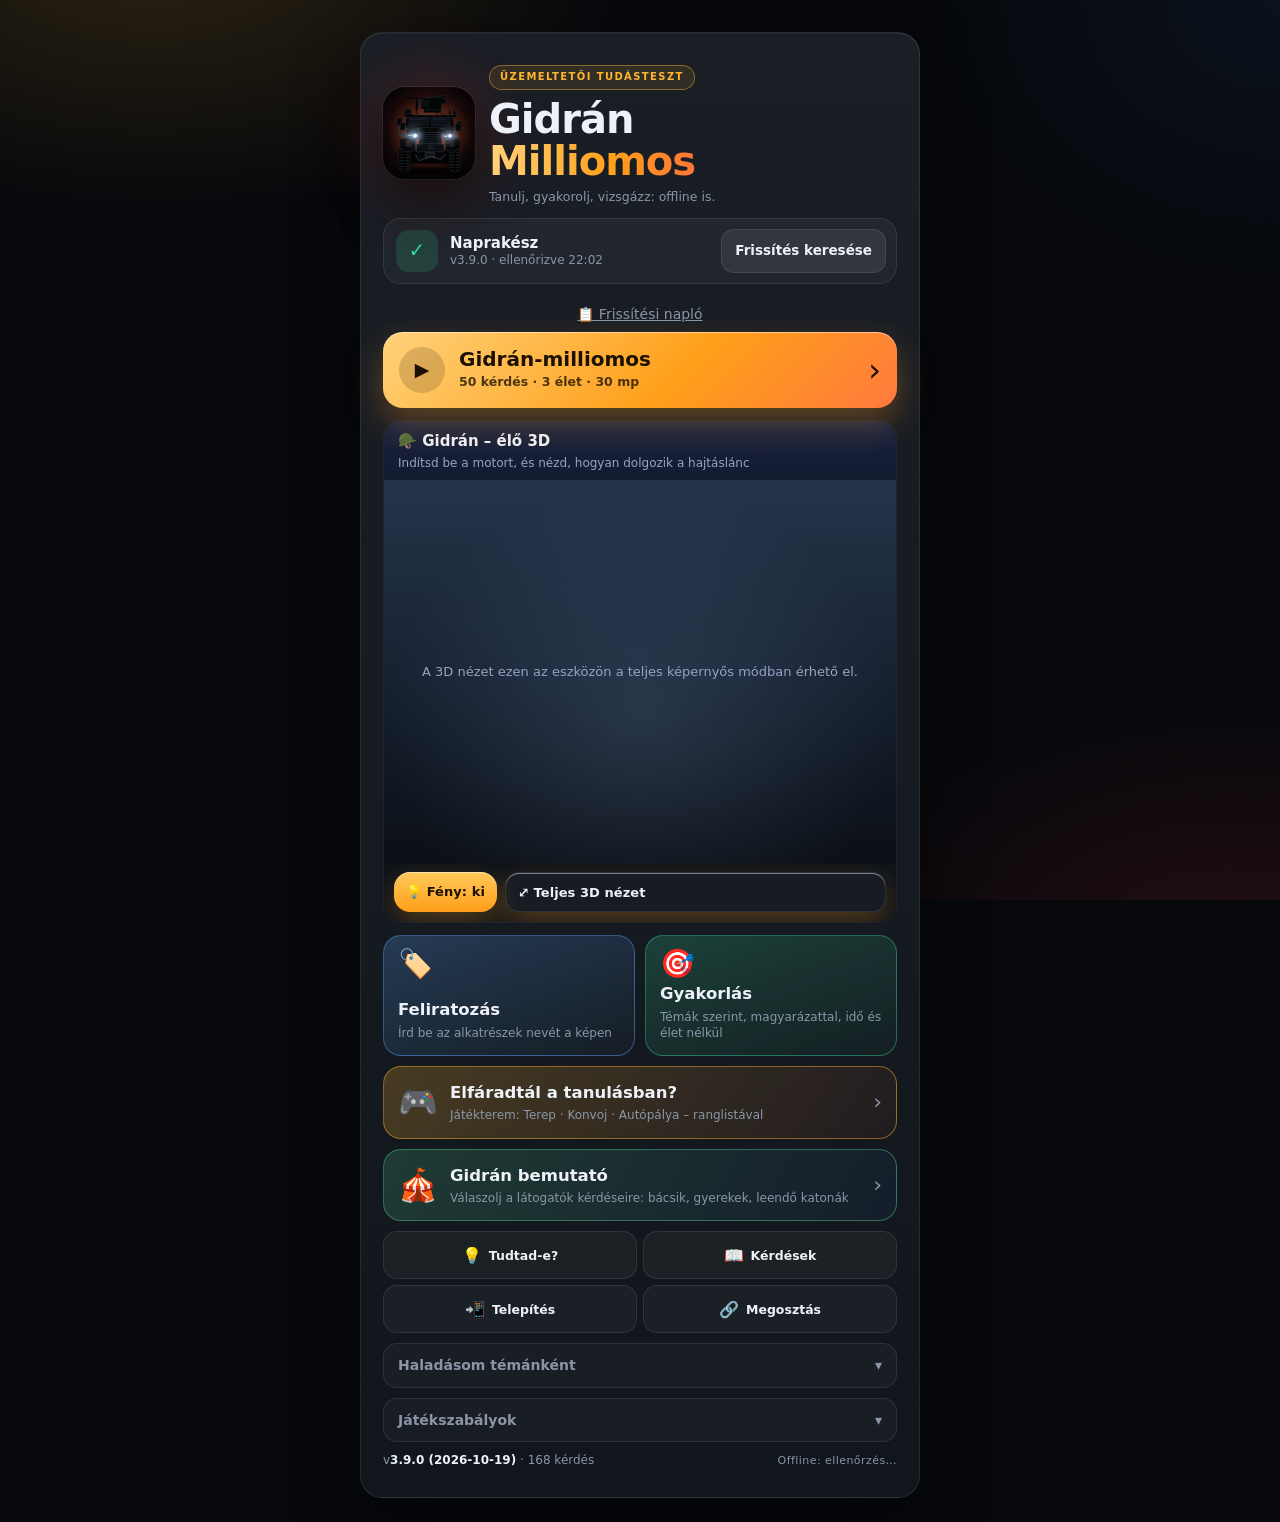
==== commit 36c94f34: "Add files via upload" ====
--- a/index.html
+++ b/index.html
@@ -575,7 +575,7 @@
   </aside>
 </section>
 
-<div class="modal hide" id="logModal" role="dialog" aria-modal="true" aria-labelledby="logTitle"><div class="card logcard"><h2 id="logTitle">Frissítési napló</h2><div class="logbody"><div class="cl"><b>v3.8.0</b><small>2026-10-19</small><ul><li>Alkatrészre koppintás után könnyű a kilépés: nagy ✕ gomb a panel sarkában (azonnal reagál), újabb koppintás az üres területre vagy ugyanarra az alkatrészre, illetve Esc is bezárja</li><li>Kisebb alkatrészpanel: a leírás 3 sorra rövidítve, „Több” gombbal vagy a szövegre koppintva kinyitható – több hely marad a modellnek</li></ul></div><div class="cl"><b>v3.7.0</b><small>2026-10-19</small><ul><li>Rugózás és lengéscsillapítás: gyorsításkor a karosszéria enyhén hátradől, fékezéskor előrebukik, majd csillapítva visszaáll (a kerekek rugózatlanok)</li><li>Új SATUFÉK gomb (billentyű: szóköz): a kerekek blokkolnak, megáll a forgásuk, füstölnek, fékcsík marad a talajon, és csikorog – a FÉK fokozatos, blokkolásmentes</li><li>A motor és az automata váltó eléri a 120 km/h-t (hatodik fokozat, ~1650 f/p)</li></ul></div><div class="cl"><b>v3.6.0</b><small>2026-10-19</small><ul><li>Álló nézetben a jármű a képernyő felét is kitölti, a vezérlők kompaktak</li><li>Az alkatrész-leírás a modell fölé kerül kis, áttetsző kártyaként (✕-szel bezárható); az alkatrészlista külön „Alkatrészek” fülre került</li><li>Fekvő nézetben a modell balra, a vezérlők jobb oldali sávba kerülnek, a leírás a kép sarkában olvasható, de nem takar sokat</li></ul></div><div class="cl"><b>v3.5.1</b><small>2026-10-19</small><ul><li>Javítás: haladáskor a talaj már hátrafelé mozog (előre menő járműnél), tolatáskor előre; kavicsos, kerékvágásos talaj</li><li>Finomítások: csörlő a lökhárító alatt, tetőperem, ajtózsanérok, motorháztető-zsanérok</li></ul></div><div class="cl"><b>v3.5.0</b><small>2026-10-19</small><ul><li>Kapcsolható fények: tompított, távolsági, keresőlámpa, kék-piros villogó, vészvillogó – a lámpatestek világítanak, a tompított/távolsági fény a talajon is látszik; a fék- és tolatólámpa automatikus</li><li>Új, áttekinthető kezelőfelület: három fül (Vezetés · Fények · Szétszedés), nagy gombok, lépésről lépésre súgó („① Indítsd be a motort…”)</li><li>A főképernyőn gyors fénykapcsoló</li></ul></div><div class="cl"><b>v3.4.3</b><small>2026-10-19</small><ul><li>Hibajavítás: a főképernyőn a billentyűzet (szóköz, nyilak) már nem zavarja az oldal használatát; fényesebb fényszóró-lencsék; ellenőrzött GL-környezetvesztés, görgetés és méretváltozás</li></ul></div><div class="cl"><b>v3.4.2</b><small>2026-10-19</small><ul><li>Hűtőmaszk: szélesebb, 11 ferde lamellás, terepszínes, címerrel; kihorpadó lánchurok az orrnál</li><li>Fényszóró a sarokpajzs felső részén (sárga sávok védőráccsal), alatta jelzőlámpák és szellőzőrács, a rajzok szerint</li><li>Tükrök: a főtükör hátrébb és magasabban, a kiegészítő tükör előrébb és alacsonyabban, előre nyúló karral</li></ul></div><div class="cl"><b>v3.4.1</b><small>2026-10-19</small><ul><li>A 3D Gidrán külseje a valódi fotók alapján: rácsos front lamellákkal, szögletes sarokpajzsok szellőzőráccsal és fényszóróval, tetőszéli kék/piros villogók, ketreces keresőlámpa, nagy szögletes tükrök, sötét ablakkeretek, krém-zöld terepszín, fekete felnik, füstgránátvetők, ponyvával fedett fegyverplatform</li><li>Ívelt kerékjáratú sárvédők, a tükrök a motorház hátsó végén (a rajzok szerint), kék forgólámpák, sárga fényszóró-lencsék, jelzőlámpák, füstgránátvetők mindkét oldalon, kiálló APU</li><li>Kipufogófüst finomítása, az „Elöl” nézet javítva, az APU a páncéltesten belülre került</li></ul></div><div class="cl"><b>v3.4.0</b><small>2026-10-19</small><ul><li>Új, WebGL-es 3D megjelenítő: simább, élesebb kép, valódi mélységkezelés, fény-árnyék, tükröződés – és az eszközödhöz igazodó felbontás, hogy sehol se laggoljon</li><li>A 3D Gidrán a főképernyőn: forgatható, innen indítható a motor</li><li>Élő motor és hajtáslánc: motorindítás, gáz/fék, R-N-D váltó, úti/terep osztómű, automata fokozatváltás; forognak a kerekek, kardántengelyek és a hűtőventilátor, remeg a motor, füstöl a kipufogó, szól a motor</li><li>Új alkatrész: hűtőventilátor</li></ul></div><div class="cl"><b>v3.3.3</b><small>2026-10-19</small><ul><li>Gidrán 3D: szebb külső – élszerű páncéltest, sárvédők, lépcsők, terepszín-foltok, hűtőrács, szegecssorok</li><li>Mélységárnyalás, puha árnyék, színes háttér; forgatás közben automatikus részletcsökkentés a sima mozgásért</li></ul></div><div class="cl"><b>v3.3.2</b><small>2026-10-19</small><ul><li>Gidrán 3D: új „⚙ Hajtáslánc” nézet – csak az erőátvitel, a tananyag ábrájának színeivel (piros hűtő, kék motor, bézs váltó, zöld osztómű, narancs kormánymű)</li><li>Részletes hajtáslánc: Cummins motor bordákkal és turbóval, Allison váltó, oldalra tolt osztómű, kardántengelyek, differenciálművek, háromszög lengőkarok, csavarrugók, féktárcsák, kormánykerék</li><li>Valósághűbb terepgumik futófelületi bordákkal és felnivel; szebb árnyalás és fényvisszaverődés</li></ul></div><div class="cl"><b>v3.3.1</b><small>2026-10-19</small><ul><li>Gidrán 3D: újraépítve a tananyag ábrái szerint – valós méretek (tengelytáv 3255, nyomtáv 2109, magasság 2500/3345 mm), 63 alkatrész</li><li>Új alkatrészek: ajtók ablakkal és fogantyúval, hátsó ajtó, tükrök, lökhárító, hűtővédő lemez, 5 külön ülés (színezve), műszerfal, féltengelyek, féktárcsák, inverter, áramelosztó, kamerák, szerelőnyílások</li><li>Pontosított leírások (műszerfal, ülésállítások, ajtók, szerelőnyílások, hűtőrendszer, pneumatika)</li></ul></div><div class="cl"><b>v3.3.0</b><small>2026-10-19</small><ul><li>Új: „Gidrán 3D – szétszedhető” a Játékteremben: 360°-ban forgatható, szétszedhető modell, alkatrészre érintve leírás a tananyag alapján</li><li>Terep játék: a CTIS a tananyag szerinti 4 üzemmóddal (6,5 / 4,5 / 2,5 / 1,8 bar; 120 / 65 / 20 / 10 km/h), a csörlő kötélhossza 25 m</li><li>Kvíz: a motorolajon kívüli olaj-, folyadék- és zsírfajtás kérdések kikerültek</li><li>Bemutató: a konfigurációk (R20–R50) a tananyag szerint pontosítva</li></ul></div><div class="cl"><b>v3.2.1</b><small>2026-10-19</small><ul><li>Autópálya: a Gidrán a valódi felülnézeti kinézetével (SARP II torony, légszűrő-borítás, pótkerék, APU, keresőlámpák)</li><li>Autópálya: valósághűbb járművek – szedán, kombi, SUV, kisbusz, dobozos, tartály-, platós és nyerges kamion</li><li>Hibakeresés: összes játék véletlenszerű gombnyomásos tesztje, terhelésteszt, érintésvezérlés-hibák elhárítva</li></ul></div><div class="cl"><b>v3.2.0</b><small>2026-10-17</small><ul><li>Bemutató: a helyszínen más honvédségi eszközök is ki vannak állítva (Leopard 2A7HU, PzH 2000, Lynx, teherautó)</li><li>Nyüzsgő tömeg: sétálók, evők, őrjáratozó katonák, babakocsis anyukák; új látogatók: riporter, diák, veterán katona</li><li>Háttérzaj: tömegmorajlás; a Gidrán motorja csak a „🔑 Motor” gombra szólal meg</li><li>Többféle dobható dolog (tojás, paradicsom, sár, hal, 💩); néha az érdeklődő kivédi, és veszekedés lesz belőle</li><li>Veszekedésnél fegyvert lehet előrántani és figyelmeztető lövést leadni a levegőbe</li></ul></div><div class="cl"><b>v3.1.0</b><small>2026-10-16</small><ul><li>Javítva: játékból kilépéskor nem marad fekete a képernyő</li><li>Gidrán bemutató: új látogatók – okoskodó úr (nehéz, furcsa kérdések), háziasszony babakocsival (a férje katona), Rambo (fegyverek), Vincze Ricsi oktató (a kvízkérdésekből, tanítóbottal)</li><li>🥚 Tojásdobás gomb, és a jelenetben bárkire rábökhetsz</li></ul></div><div class="cl"><b>v3.0.1</b><small>2026-10-16</small><ul><li>Gidrán bemutató: hangok (a látogatók felolvassák a kérdést – bácsi mély, gyerek magas hangon –, motorindítás és üresjárat, sziréna)</li><li>A fényszóró fénycsíkja az első fényszórótól indul</li><li>Rétegsorrend (takarás) javítva: a látogatók helyesen a Gidrán előtt/mögött jelennek meg</li></ul></div><div class="cl"><b>v3.0.0</b><small>2026-10-16</small><ul><li>Új: Gidrán bemutató – kiállított Gidrán, látogatók kérdései (idős bácsik, gyerekek, leendő katonák), válasz saját szavakkal, lámpa + sziréna gomb</li><li>A kvíz kérdései véletlen nehézségi sorrendben jönnek, a legnehezebb is lehet az első</li></ul></div><div class="cl"><b>v2.9.6</b><small>2026-10-16</small><ul><li>Tömbösített hűtőrendszer feliratozás: többféle, saját szavas válasz is elfogadott</li></ul></div><div class="cl"><b>v2.9.5</b><small>2026-10-16</small><ul><li>Frissítési napló a főoldalon</li></ul></div><div class="cl"><b>v2.9.4</b><small>2026-10-16</small><ul><li>Feliratozó feladat: „Differenciálmű” a hivatalos név (a hátsó is elfogadott)</li></ul></div><div class="cl"><b>v2.9.3</b><small>2026-10-16</small><ul><li>Erőátvitel feliratozás: „Tömbösített hűtő” a helyes megnevezés</li></ul></div><div class="cl"><b>v2.9.2</b><small>2026-10-16</small><ul><li>Beírós feladatoknál (méretek, tömegek) nincs időzítő</li></ul></div><div class="cl"><b>v2.9.1</b><small>2026-10-16</small><ul><li>Terep: üzemanyag 2×100 l tartály</li></ul></div><div class="cl"><b>v2.9.0</b><small>2026-10-15</small><ul><li>Terep: 10× hosszabb pálya, nehezedő biomok (hó, jég, mocsár, mélysár, kő, homok)</li><li>Oldalnézetes autópálya-szakasz a Terepben, 5 gépes Gidrán-konvoj csatlakozik</li><li>Kézifék a Terepben, Konvojban és az Autópályán</li><li>Kis kaliberű lövések menet közben, a gépágyú automatikusan visszalő</li><li>Tankolás 5× gyorsabb</li><li>Realisztikusabb Gidrán modell</li></ul></div><div class="cl"><b>v2.8.0</b><small>2026-10-15</small><ul><li>Játékterem a kvízben: „Elfáradtál a tanulásban?” gomb</li><li>Gidrán Terep, Konvoj és új Autópálya játék, valósághűbb fizikával</li><li>Csörlős mocsárkiszabadítás, vizes átkelés a talajjal egy síkban</li><li>Ranglista regisztrált felhasználóknak</li><li>Új „Tudtad-e?” kisokos Gidrán-tippekkel és terepes extrákkal</li><li>Dedikált frissítés gomb</li></ul></div><div class="cl"><b>v2.7.0</b><small>2026-10</small><ul><li>Teljes újratervezés: egyszerűbb, barátságosabb tanulófelület</li><li>Beírós és feliratozós feladatok, új gombok és csempék</li><li>Offline működés minden platformon</li></ul></div></div><button class="btn" id="logClose" type="button">Bezár</button></div></div>
+<div class="modal hide" id="logModal" role="dialog" aria-modal="true" aria-labelledby="logTitle"><div class="card logcard"><h2 id="logTitle">Frissítési napló</h2><div class="logbody"><div class="cl"><b>v3.9.0</b><small>2026-10-20</small><ul><li>3D modell pontosítás a gyári ábrák és fotó alapján: sík, vízszintes bordás hűtőmaszk (keret, terepszín sávok, kis logó)</li><li>Ajtók: nagyobbak, lekerekített felső sarkúak, ablakkerettel, zsanérokkal, tüzelőnyílással, fogantyúval, alsó panellel – a valós helyzetben (a két ajtó a tengelyek között)</li><li>Sárvédők: szögletes, ferde felső lemez és külső oldallemez; küszöb-lemez az ajtók alatt, motorház alsó oldallemezek</li></ul></div><div class="cl"><b>v3.8.0</b><small>2026-10-19</small><ul><li>Alkatrészre koppintás után könnyű a kilépés: nagy ✕ gomb a panel sarkában (azonnal reagál), újabb koppintás az üres területre vagy ugyanarra az alkatrészre, illetve Esc is bezárja</li><li>Kisebb alkatrészpanel: a leírás 3 sorra rövidítve, „Több” gombbal vagy a szövegre koppintva kinyitható – több hely marad a modellnek</li></ul></div><div class="cl"><b>v3.7.0</b><small>2026-10-19</small><ul><li>Rugózás és lengéscsillapítás: gyorsításkor a karosszéria enyhén hátradől, fékezéskor előrebukik, majd csillapítva visszaáll (a kerekek rugózatlanok)</li><li>Új SATUFÉK gomb (billentyű: szóköz): a kerekek blokkolnak, megáll a forgásuk, füstölnek, fékcsík marad a talajon, és csikorog – a FÉK fokozatos, blokkolásmentes</li><li>A motor és az automata váltó eléri a 120 km/h-t (hatodik fokozat, ~1650 f/p)</li></ul></div><div class="cl"><b>v3.6.0</b><small>2026-10-19</small><ul><li>Álló nézetben a jármű a képernyő felét is kitölti, a vezérlők kompaktak</li><li>Az alkatrész-leírás a modell fölé kerül kis, áttetsző kártyaként (✕-szel bezárható); az alkatrészlista külön „Alkatrészek” fülre került</li><li>Fekvő nézetben a modell balra, a vezérlők jobb oldali sávba kerülnek, a leírás a kép sarkában olvasható, de nem takar sokat</li></ul></div><div class="cl"><b>v3.5.1</b><small>2026-10-19</small><ul><li>Javítás: haladáskor a talaj már hátrafelé mozog (előre menő járműnél), tolatáskor előre; kavicsos, kerékvágásos talaj</li><li>Finomítások: csörlő a lökhárító alatt, tetőperem, ajtózsanérok, motorháztető-zsanérok</li></ul></div><div class="cl"><b>v3.5.0</b><small>2026-10-19</small><ul><li>Kapcsolható fények: tompított, távolsági, keresőlámpa, kék-piros villogó, vészvillogó – a lámpatestek világítanak, a tompított/távolsági fény a talajon is látszik; a fék- és tolatólámpa automatikus</li><li>Új, áttekinthető kezelőfelület: három fül (Vezetés · Fények · Szétszedés), nagy gombok, lépésről lépésre súgó („① Indítsd be a motort…”)</li><li>A főképernyőn gyors fénykapcsoló</li></ul></div><div class="cl"><b>v3.4.3</b><small>2026-10-19</small><ul><li>Hibajavítás: a főképernyőn a billentyűzet (szóköz, nyilak) már nem zavarja az oldal használatát; fényesebb fényszóró-lencsék; ellenőrzött GL-környezetvesztés, görgetés és méretváltozás</li></ul></div><div class="cl"><b>v3.4.2</b><small>2026-10-19</small><ul><li>Hűtőmaszk: szélesebb, 11 ferde lamellás, terepszínes, címerrel; kihorpadó lánchurok az orrnál</li><li>Fényszóró a sarokpajzs felső részén (sárga sávok védőráccsal), alatta jelzőlámpák és szellőzőrács, a rajzok szerint</li><li>Tükrök: a főtükör hátrébb és magasabban, a kiegészítő tükör előrébb és alacsonyabban, előre nyúló karral</li></ul></div><div class="cl"><b>v3.4.1</b><small>2026-10-19</small><ul><li>A 3D Gidrán külseje a valódi fotók alapján: rácsos front lamellákkal, szögletes sarokpajzsok szellőzőráccsal és fényszóróval, tetőszéli kék/piros villogók, ketreces keresőlámpa, nagy szögletes tükrök, sötét ablakkeretek, krém-zöld terepszín, fekete felnik, füstgránátvetők, ponyvával fedett fegyverplatform</li><li>Ívelt kerékjáratú sárvédők, a tükrök a motorház hátsó végén (a rajzok szerint), kék forgólámpák, sárga fényszóró-lencsék, jelzőlámpák, füstgránátvetők mindkét oldalon, kiálló APU</li><li>Kipufogófüst finomítása, az „Elöl” nézet javítva, az APU a páncéltesten belülre került</li></ul></div><div class="cl"><b>v3.4.0</b><small>2026-10-19</small><ul><li>Új, WebGL-es 3D megjelenítő: simább, élesebb kép, valódi mélységkezelés, fény-árnyék, tükröződés – és az eszközödhöz igazodó felbontás, hogy sehol se laggoljon</li><li>A 3D Gidrán a főképernyőn: forgatható, innen indítható a motor</li><li>Élő motor és hajtáslánc: motorindítás, gáz/fék, R-N-D váltó, úti/terep osztómű, automata fokozatváltás; forognak a kerekek, kardántengelyek és a hűtőventilátor, remeg a motor, füstöl a kipufogó, szól a motor</li><li>Új alkatrész: hűtőventilátor</li></ul></div><div class="cl"><b>v3.3.3</b><small>2026-10-19</small><ul><li>Gidrán 3D: szebb külső – élszerű páncéltest, sárvédők, lépcsők, terepszín-foltok, hűtőrács, szegecssorok</li><li>Mélységárnyalás, puha árnyék, színes háttér; forgatás közben automatikus részletcsökkentés a sima mozgásért</li></ul></div><div class="cl"><b>v3.3.2</b><small>2026-10-19</small><ul><li>Gidrán 3D: új „⚙ Hajtáslánc” nézet – csak az erőátvitel, a tananyag ábrájának színeivel (piros hűtő, kék motor, bézs váltó, zöld osztómű, narancs kormánymű)</li><li>Részletes hajtáslánc: Cummins motor bordákkal és turbóval, Allison váltó, oldalra tolt osztómű, kardántengelyek, differenciálművek, háromszög lengőkarok, csavarrugók, féktárcsák, kormánykerék</li><li>Valósághűbb terepgumik futófelületi bordákkal és felnivel; szebb árnyalás és fényvisszaverődés</li></ul></div><div class="cl"><b>v3.3.1</b><small>2026-10-19</small><ul><li>Gidrán 3D: újraépítve a tananyag ábrái szerint – valós méretek (tengelytáv 3255, nyomtáv 2109, magasság 2500/3345 mm), 63 alkatrész</li><li>Új alkatrészek: ajtók ablakkal és fogantyúval, hátsó ajtó, tükrök, lökhárító, hűtővédő lemez, 5 külön ülés (színezve), műszerfal, féltengelyek, féktárcsák, inverter, áramelosztó, kamerák, szerelőnyílások</li><li>Pontosított leírások (műszerfal, ülésállítások, ajtók, szerelőnyílások, hűtőrendszer, pneumatika)</li></ul></div><div class="cl"><b>v3.3.0</b><small>2026-10-19</small><ul><li>Új: „Gidrán 3D – szétszedhető” a Játékteremben: 360°-ban forgatható, szétszedhető modell, alkatrészre érintve leírás a tananyag alapján</li><li>Terep játék: a CTIS a tananyag szerinti 4 üzemmóddal (6,5 / 4,5 / 2,5 / 1,8 bar; 120 / 65 / 20 / 10 km/h), a csörlő kötélhossza 25 m</li><li>Kvíz: a motorolajon kívüli olaj-, folyadék- és zsírfajtás kérdések kikerültek</li><li>Bemutató: a konfigurációk (R20–R50) a tananyag szerint pontosítva</li></ul></div><div class="cl"><b>v3.2.1</b><small>2026-10-19</small><ul><li>Autópálya: a Gidrán a valódi felülnézeti kinézetével (SARP II torony, légszűrő-borítás, pótkerék, APU, keresőlámpák)</li><li>Autópálya: valósághűbb járművek – szedán, kombi, SUV, kisbusz, dobozos, tartály-, platós és nyerges kamion</li><li>Hibakeresés: összes játék véletlenszerű gombnyomásos tesztje, terhelésteszt, érintésvezérlés-hibák elhárítva</li></ul></div><div class="cl"><b>v3.2.0</b><small>2026-10-17</small><ul><li>Bemutató: a helyszínen más honvédségi eszközök is ki vannak állítva (Leopard 2A7HU, PzH 2000, Lynx, teherautó)</li><li>Nyüzsgő tömeg: sétálók, evők, őrjáratozó katonák, babakocsis anyukák; új látogatók: riporter, diák, veterán katona</li><li>Háttérzaj: tömegmorajlás; a Gidrán motorja csak a „🔑 Motor” gombra szólal meg</li><li>Többféle dobható dolog (tojás, paradicsom, sár, hal, 💩); néha az érdeklődő kivédi, és veszekedés lesz belőle</li><li>Veszekedésnél fegyvert lehet előrántani és figyelmeztető lövést leadni a levegőbe</li></ul></div><div class="cl"><b>v3.1.0</b><small>2026-10-16</small><ul><li>Javítva: játékból kilépéskor nem marad fekete a képernyő</li><li>Gidrán bemutató: új látogatók – okoskodó úr (nehéz, furcsa kérdések), háziasszony babakocsival (a férje katona), Rambo (fegyverek), Vincze Ricsi oktató (a kvízkérdésekből, tanítóbottal)</li><li>🥚 Tojásdobás gomb, és a jelenetben bárkire rábökhetsz</li></ul></div><div class="cl"><b>v3.0.1</b><small>2026-10-16</small><ul><li>Gidrán bemutató: hangok (a látogatók felolvassák a kérdést – bácsi mély, gyerek magas hangon –, motorindítás és üresjárat, sziréna)</li><li>A fényszóró fénycsíkja az első fényszórótól indul</li><li>Rétegsorrend (takarás) javítva: a látogatók helyesen a Gidrán előtt/mögött jelennek meg</li></ul></div><div class="cl"><b>v3.0.0</b><small>2026-10-16</small><ul><li>Új: Gidrán bemutató – kiállított Gidrán, látogatók kérdései (idős bácsik, gyerekek, leendő katonák), válasz saját szavakkal, lámpa + sziréna gomb</li><li>A kvíz kérdései véletlen nehézségi sorrendben jönnek, a legnehezebb is lehet az első</li></ul></div><div class="cl"><b>v2.9.6</b><small>2026-10-16</small><ul><li>Tömbösített hűtőrendszer feliratozás: többféle, saját szavas válasz is elfogadott</li></ul></div><div class="cl"><b>v2.9.5</b><small>2026-10-16</small><ul><li>Frissítési napló a főoldalon</li></ul></div><div class="cl"><b>v2.9.4</b><small>2026-10-16</small><ul><li>Feliratozó feladat: „Differenciálmű” a hivatalos név (a hátsó is elfogadott)</li></ul></div><div class="cl"><b>v2.9.3</b><small>2026-10-16</small><ul><li>Erőátvitel feliratozás: „Tömbösített hűtő” a helyes megnevezés</li></ul></div><div class="cl"><b>v2.9.2</b><small>2026-10-16</small><ul><li>Beírós feladatoknál (méretek, tömegek) nincs időzítő</li></ul></div><div class="cl"><b>v2.9.1</b><small>2026-10-16</small><ul><li>Terep: üzemanyag 2×100 l tartály</li></ul></div><div class="cl"><b>v2.9.0</b><small>2026-10-15</small><ul><li>Terep: 10× hosszabb pálya, nehezedő biomok (hó, jég, mocsár, mélysár, kő, homok)</li><li>Oldalnézetes autópálya-szakasz a Terepben, 5 gépes Gidrán-konvoj csatlakozik</li><li>Kézifék a Terepben, Konvojban és az Autópályán</li><li>Kis kaliberű lövések menet közben, a gépágyú automatikusan visszalő</li><li>Tankolás 5× gyorsabb</li><li>Realisztikusabb Gidrán modell</li></ul></div><div class="cl"><b>v2.8.0</b><small>2026-10-15</small><ul><li>Játékterem a kvízben: „Elfáradtál a tanulásban?” gomb</li><li>Gidrán Terep, Konvoj és új Autópálya játék, valósághűbb fizikával</li><li>Csörlős mocsárkiszabadítás, vizes átkelés a talajjal egy síkban</li><li>Ranglista regisztrált felhasználóknak</li><li>Új „Tudtad-e?” kisokos Gidrán-tippekkel és terepes extrákkal</li><li>Dedikált frissítés gomb</li></ul></div><div class="cl"><b>v2.7.0</b><small>2026-10</small><ul><li>Teljes újratervezés: egyszerűbb, barátságosabb tanulófelület</li><li>Beírós és feliratozós feladatok, új gombok és csempék</li><li>Offline működés minden platformon</li></ul></div></div><button class="btn" id="logClose" type="button">Bezár</button></div></div>
 <div class="modal hide" id="exitModal" role="dialog" aria-modal="true" aria-labelledby="exitTitle">
   <div class="card">
     <h2 id="exitTitle">Kilépsz a játékból?</h2>
@@ -620,7 +620,7 @@
 </div>
 <div class="toast" id="toast" role="status" aria-live="polite"></div>
 <script>
-var APP_VERSION = "3.8.0", APP_DATE = "2026-10-19";
+var APP_VERSION = "3.9.0", APP_DATE = "2026-10-19";
 var BANK = [{"q": "Mi a teendő diffzár vagy osztómű kapcsolása előtt?", "o": ["A harcjárművet le kell lassítani 20 km/h alá", "A harcjárművet teljesen meg kell állítani és a váltót „N” állásba kell tenni", "A motort le kell állítani, majd újra kell indítani"], "a": 1, "d": 2, "t": "Biztonság", "e": "Diffzár és osztómű kapcsolása csak álló járműnél, „N” váltóállásban szabad. Menet közbeni kapcsolás a hajtásláncot károsítja.", "r": "1. Általános biztonsági rendszabályok"}, {"q": "Mivel szabad tisztítani a harcjármű ablakait?", "o": ["Bármilyen ablaktisztító folyékony vegyszerrel", "Nem vegyszeres, nedves ruhával", "Fagyálló folyadékkal"], "a": 1, "d": 2, "t": "Biztonság", "e": "Az ablakok csak nem vegyszeres, nedves ruhával tisztíthatók. Az ablaktisztító vegyszer és a fagyálló nem engedélyezett (az ablakok belső felülete polikarbonát bevonatú).", "r": "1. Általános biztonsági rendszabályok"}, {"q": "Folyó vagy csöpögő tüzelőanyagból keletkezett tűz esetén milyen irányban kell oltani?", "o": ["Lentről felfelé", "Elölről hátrafelé", "Felülről lefelé"], "a": 2, "d": 2, "t": "Biztonság", "e": "Folyó vagy csöpögő tüzelőanyag tüzét felülről lefelé kell oltani.", "r": "1. Általános biztonsági rendszabályok"}, {"q": "Engedélyezett-e a harcjármű átalakítása?", "o": ["Igen, szabadon", "Csak gyári engedéllyel", "Szigorúan tilos"], "a": 2, "d": 1, "t": "Biztonság", "e": "A harcjármű átalakítása szigorúan tilos, mert a páncélvédelem, a biztonsági rendszerek és a gyári tanúsítás is sérülhet.", "r": "1. Általános biztonsági rendszabályok"}, {"q": "Mennyi a harcjármű tömege fegyverzet nélkül?", "o": ["15.200 kg", "16.800 kg", "18.500 kg"], "a": 0, "d": 1, "t": "Alapadatok", "e": "A jármű tömege fegyverzet nélkül 15.200 kg. A 16.800 kg a harci tömeg (fegyverzettel).", "r": "2. Harcjármű alapadatai"}, {"q": "Mennyi a harci tömeg (fegyverzettel együtt)?", "o": ["15.200 kg", "16.800 kg", "17.900 kg"], "a": 1, "d": 1, "t": "Alapadatok", "e": "A harci tömeg (fegyverzettel együtt) 16.800 kg. A 15.200 kg a fegyverzet nélküli tömeg.", "r": "2. Harcjármű alapadatai"}, {"q": "Hány fő katonát tud szállítani a Gidrán (a benne elhelyezett ülések száma alapján)?", "o": ["5 fő", "7 fő", "9 fő"], "a": 1, "d": 1, "t": "Alapadatok", "e": "A Gidránban 7 ülés van, ennyi katonát szállít.", "r": "2. Harcjármű alapadatai"}, {"q": "Milyen biztonsági öv van minden ülésen?", "o": ["3-pontos", "4-pontos", "5-pontos"], "a": 2, "d": 1, "t": "Alapadatok", "e": "Minden ülésen 5-pontos biztonsági öv van, nem 3- vagy 4-pontos.", "r": "2. Harcjármű alapadatai"}, {"q": "Mi található minden ülés alatt?", "o": ["Robbanáselnyelő anyag", "Tartalék akkumulátor", "Tűzoltó palack"], "a": 0, "d": 1, "t": "Alapadatok", "e": "Minden ülés alatt robbanáselnyelő anyag van (nem akkumulátor, nem tűzoltó palack).", "r": "2. Harcjármű alapadatai"}, {"q": "A STANAG 4569 szabvány szerint milyen szintű a körkörös ballisztikus védelem?", "o": ["2+", "4a", "2b"], "a": 0, "d": 1, "t": "Páncélvédelem", "e": "A körkörös ballisztikus védelem STANAG 4569 szerint 2+ szintű. A 4a és a 2b az aknavédelemhez tartozik (jármű alatt).", "r": "3. Páncélvédelem"}, {"q": "Mekkora robbanóanyag-mennyiségnek áll ellen a páncéltest alatti védelem (Stanag 4569, 2b szint)?", "o": ["10 kg TNT egyenérték", "6 kg TNT egyenérték", "3 kg TNT egyenérték"], "a": 1, "d": 3, "t": "Páncélvédelem", "e": "A páncéltest alatti védelem a STANAG 4569 2b szintje: 6 kg TNT egyenérték. A 10 kg TNT a 4a szint (kerekek alatt).", "r": "3. Páncélvédelem"}, {"q": "Milyen szabvány és szint védi az ablakok üvegfelületét?", "o": ["EN 1063 BR7", "Stanag 4569 4a", "ISO 11158"], "a": 0, "d": 1, "t": "Páncélvédelem", "e": "Az ablakok üvegfelülete EN 1063 BR7 szintű védelmet ad. A STANAG 4569 a páncélzatra vonatkozik, az ISO 11158 hidraulikaolaj-szabvány.", "r": "3. Páncélvédelem"}, {"q": "Milyen anyaggal van bevonva az ablakok belső felülete?", "o": ["Üveggyapot", "Polikarbonát", "Kerámia réteg"], "a": 1, "d": 3, "t": "Páncélvédelem", "e": "Az ablakok belső felülete polikarbonát bevonatú (szilánkfogó réteg).", "r": "3. Páncélvédelem"}, {"q": "Milyen típusú a Gidrán motorja?", "o": ["Benzines, szívó", "Common-rail Turbo-Diesel", "Hibrid elektromos"], "a": 1, "d": 1, "t": "Motor", "e": "A motor common-rail rendszerű, turbófeltöltésű dízel (Cummins ISL9E3 375).", "r": "4. Motor"}, {"q": "Mekkora a motor hengerűrtartalma?", "o": ["6,7 liter", "8,9 liter", "10,2 liter"], "a": 1, "d": 1, "t": "Motor", "e": "A Cummins ISL9E3 hengerűrtartalma 8,9 liter.", "r": "4. Motor"}, {"q": "Mekkora a motor maximális teljesítménye?", "o": ["220 kW (300 LE)", "276 kW (375 LE)", "320 kW (435 LE)"], "a": 1, "d": 1, "t": "Motor", "e": "A motor maximális teljesítménye 276 kW, ami 375 LE (innen a típusjel: 375).", "r": "4. Motor"}, {"q": "Milyen elrendezésű és hány hengeres a motor?", "o": ["Soros, 6 hengeres", "V alakú, 8 hengeres", "Boxer, 4 hengeres"], "a": 0, "d": 1, "t": "Motor", "e": "A motor soros elrendezésű, 6 hengeres.", "r": "4. Motor"}, {"q": "Mekkora az üzemanyagtartály összkapacitása?", "o": ["2×80 liter", "2×100 liter", "2×120 liter"], "a": 1, "d": 1, "t": "Motor", "e": "Az üzemanyagtartály összkapacitása 2×100 liter, vagyis két 100 literes tartály.", "r": "4. Motor"}, {"q": "Milyen típusú és márkájú a nyomatékváltó?", "o": ["Allison 3200 SP, automata", "ZF 8HP, manuális", "Cummins CT6, félautomata"], "a": 0, "d": 1, "t": "Erőátvitel", "e": "A nyomatékváltó Allison 3200 SP, automata.", "r": "5. Erőátvitel"}, {"q": "Hány előre- és hátramenet fokozattal rendelkezik a váltó?", "o": ["5 előre, 1 hátra", "6 előre, 1 hátra", "8 előre, 2 hátra"], "a": 1, "d": 1, "t": "Erőátvitel", "e": "Az Allison váltó 6 előre- és 1 hátrameneti fokozatú (6+1).", "r": "5. Erőátvitel"}, {"q": "Az osztómű „H” állásában mekkora a maximális sebesség?", "o": ["50 km/h", "90 km/h", "120 km/h"], "a": 2, "d": 3, "t": "Erőátvitel", "e": "Az osztómű „H” (gyors) állásában a maximális sebesség 120 km/h. Az „L” állás a terepi, nagy nyomatékú tartomány.", "r": "5. Erőátvitel"}, {"q": "Az osztómű „L” állásában mekkora a maximális nyomaték?", "o": ["1550 Nm", "2500 Nm", "3720 Nm"], "a": 2, "d": 3, "t": "Erőátvitel", "e": "Az osztómű „L” állásában a maximális nyomaték 3720 Nm. A motoré 1550 Nm, az „L” áttétel ezt szorozza meg.", "r": "5. Erőátvitel"}, {"q": "Mivel kell egyenesben lennie a kormánykeréknek, amikor a hátsó és/vagy mellső diffzár aktív?", "o": ["Csak vezetés közben, álló helyzetben nem szükséges", "Igen, egyenesben kell lennie, különben a hajtásrendszer sérülhet", "Nem számít, a zárak véd a sérüléstől"], "a": 1, "d": 2, "t": "Erőátvitel", "e": "Zárt diffnél a kormánynak egyenesben kell lennie, különben a kerekek eltérő útja miatt a hajtásrendszer feszül és sérülhet.", "r": "5. Erőátvitel"}, {"q": "Milyen sorrendben kell aktiválni a differenciálzárakat nehéz terepen?", "o": ["Mellső → hátsó → hossz", "Hossz → hátsó → mellső", "Hátsó → mellső → hossz"], "a": 1, "d": 2, "t": "Erőátvitel", "e": "A zárási sorrend: hossz → hátsó → mellső. Oldáskor fordítva.", "r": "5. Erőátvitel"}, {"q": "Mi az osztómű kapcsolási feltétele?", "o": ["A jármű álljon meg, váltó „N” állásban legyen", "A jármű haladjon 10 km/h alatt", "Nincs különösebb feltétel"], "a": 0, "d": 2, "t": "Erőátvitel", "e": "Az osztómű csak álló járműnél, „N” váltóállásban kapcsolható.", "r": "5. Erőátvitel"}, {"q": "Milyen felfüggesztési rendszerrel rendelkezik a Gidrán?", "o": ["Merev tengelyes", "Teljesen független kerékfelfüggesztés", "Légrugós, félig független"], "a": 1, "d": 1, "t": "Futómű, CTIS", "e": "A Gidrán teljesen független kerékfelfüggesztésű, nem merev tengelyes.", "r": "6. Felfüggesztés, fékek, kerekek, CTIS"}, {"q": "Defektes gumiabronccsal (Run-Flat gyűrűvel) legfeljebb milyen sebességgel és távolságra közlekedhet a jármű?", "o": ["Max. 50 km/h, max. 100 km", "Max. 30 km/h, max. 50 km", "Max. 20 km/h, max. 20 km"], "a": 1, "d": 3, "t": "Futómű, CTIS", "e": "Run-Flat gyűrűvel defektesen legfeljebb 30 km/h sebességgel és legfeljebb 50 km-t szabad menni.", "r": "6. Felfüggesztés, fékek, kerekek, CTIS"}, {"q": "Mi a CTIS rendszer feladata?", "o": ["Automatikusan állítja az abroncsnyomást az útviszonyoknak megfelelően", "Szabályozza a motor hűtését", "Vezérli a differenciálzárakat"], "a": 0, "d": 1, "t": "Futómű, CTIS", "e": "A CTIS (központi abroncsnyomás-szabályozó) automatikusan állítja az abroncsnyomást az útviszonyokhoz. A diffzárakat és a hűtést nem vezérli.", "r": "6. Felfüggesztés, fékek, kerekek, CTIS"}, {"q": "Mekkora az abroncsnyomás „HIGHWAY” (közúti) módban?", "o": ["36/2,5 bar", "65/4,5 bar", "94/6,5 bar"], "a": 2, "d": 3, "t": "Futómű, CTIS", "e": "HIGHWAY (közúti) módban az abroncsnyomás 94/6,5 (psi/bar). A kisebb értékek a terepi módokhoz tartoznak.", "r": "6. Felfüggesztés, fékek, kerekek, CTIS"}, {"q": "Mekkora a maximális sebesség „EMERGENCY” (vészhelyzet) CTIS módban?", "o": ["10 km/h", "20 km/h", "65 km/h"], "a": 0, "d": 3, "t": "Futómű, CTIS", "e": "EMERGENCY (vészhelyzet) CTIS módban a maximális sebesség 10 km/h.", "r": "6. Felfüggesztés, fékek, kerekek, CTIS"}, {"q": "Melyik tartály felelős a hátsó fékkörért?", "o": ["S1", "S2", "P"], "a": 0, "d": 3, "t": "Pneumatika", "e": "A hátsó fékkör tartálya az S1. Az S2 az első fékkör, a P a kézifék.", "r": "7. Pneumatikus rendszer"}, {"q": "Melyik tartály felelős a kézifékért?", "o": ["A", "P", "S2"], "a": 1, "d": 3, "t": "Pneumatika", "e": "A kézifék tartálya a P (parking). Az S1 és S2 a fékkörök tartályai, az A a segédrendszereké.", "r": "7. Pneumatikus rendszer"}, {"q": "Mi a minimális levegőnyomás, ami alatt tilos működtetni a gépjárművet az S1, S2, P és A tartályokban?", "o": ["4 bar", "6 bar", "8 bar"], "a": 1, "d": 2, "t": "Pneumatika", "e": "Az S1, S2, P és A tartályokban 6 bar alatt tilos működtetni a járművet, mert a fékek nem működnek megbízhatóan.", "r": "7. Pneumatikus rendszer"}, {"q": "Az „A” jelű tartály mely rendszereket látja el levegővel?", "o": ["Csak a kéziféket", "CTIS, terepváltó, diffzár kapcsolók, gurítószelep", "Csak a hátsó fékköröket"], "a": 1, "d": 3, "t": "Pneumatika", "e": "Az „A” tartály a segédrendszereket látja el: CTIS, terepváltó, diffzár-kapcsolók, gurítószelep. A féktartályok az S1, S2, P.", "r": "7. Pneumatikus rendszer"}, {"q": "Hány db indító akkumulátor van a harcjárműbe szerelve?", "o": ["1 db", "2 db", "4 db"], "a": 1, "d": 1, "t": "Fedélzeti rendszerek", "e": "A harcjárműbe 2 db indító akkumulátor van szerelve.", "r": "8. Elektromos rendszer, ABV, tűzoltás, csörlő"}, {"q": "Mennyi a generátor feszültsége?", "o": ["12 V", "24 V", "28 V"], "a": 2, "d": 2, "t": "Fedélzeti rendszerek", "e": "A generátor feszültsége 28 V (24 V-os rendszerhez).", "r": "8. Elektromos rendszer, ABV, tűzoltás, csörlő"}, {"q": "Mi történik, ha az áramtalanítót bekapcsolva hagyják, miközben a gyújtáskapcsolók ki vannak kapcsolva?", "o": ["A rendszerek azonnal kikapcsolnak", "A rendszerek 80 másodperc után automatikusan kikapcsolnak", "Semmi, a rendszerek folyamatosan üzemelnek"], "a": 1, "d": 2, "t": "Fedélzeti rendszerek", "e": "Áramtalanító bekapcsolva, gyújtás nélkül, a rendszerek 80 másodperc után automatikusan kikapcsolnak. Ez védi az akkumulátort.", "r": "8. Elektromos rendszer, ABV, tűzoltás, csörlő"}, {"q": "Melyik szűrőréteg NEM része az ABV szűrőegységnek?", "o": ["HEPA szűrőbetét", "Aktívszén-szűrőbetét", "Olajszűrő betét"], "a": 2, "d": 3, "t": "Fedélzeti rendszerek", "e": "Az ABV szűrőegység HEPA és aktívszén szűrőbetétet tartalmaz. Olajszűrő betét nincs benne.", "r": "8. Elektromos rendszer, ABV, tűzoltás, csörlő"}, {"q": "Milyen oltóanyagot tartalmaznak a küzdőtéri (kabin) tűzoltópalackok?", "o": ["Por", "CO₂ (gáz)", "Hab"], "a": 1, "d": 2, "t": "Fedélzeti rendszerek", "e": "A küzdőtéri (kabin) palackok CO₂ gázt tartalmaznak, mert az nem hagy maradványt és emberi környezetben használható.", "r": "8. Elektromos rendszer, ABV, tűzoltás, csörlő"}, {"q": "Milyen oltóanyagot tartalmaz a motortéri tűzoltópalack?", "o": ["CO₂ (gáz)", "Por", "Víz"], "a": 1, "d": 2, "t": "Fedélzeti rendszerek", "e": "A motortéri tűzoltópalack port tartalmaz. A kabinban CO₂ van.", "r": "8. Elektromos rendszer, ABV, tűzoltás, csörlő"}, {"q": "Mekkora az önmentő csörlő vonóereje egy kötélágon?", "o": ["40 kN", "70 kN", "100 kN"], "a": 1, "d": 3, "t": "Fedélzeti rendszerek", "e": "Az önmentő csörlő vonóereje egy kötélágon 70 kN.", "r": "8. Elektromos rendszer, ABV, tűzoltás, csörlő"}, {"q": "Milyen hosszú az önmentő csörlő kötelének hasznos hossza?", "o": ["15 méter", "25 méter", "40 méter"], "a": 1, "d": 3, "t": "Fedélzeti rendszerek", "e": "A csörlő kötelének hasznos hossza 25 méter.", "r": "8. Elektromos rendszer, ABV, tűzoltás, csörlő"}, {"q": "Hány oldalsó ajtó található a harcjárművön?", "o": ["2", "4", "6"], "a": 1, "d": 1, "t": "Karosszéria", "e": "A harcjárművön 4 oldalsó ajtó van.", "r": "9. Karosszéria és ajtók"}, {"q": "Milyen zár javítja az ajtók zárási biztonságát?", "o": ["Aknazár", "Központi csuklós zár", "Duplazár"], "a": 0, "d": 2, "t": "Karosszéria", "e": "Az ajtók zárási biztonságát az aknazár javítja.", "r": "9. Karosszéria és ajtók"}, {"q": "A hátsó ajtó hogyan nyitható?", "o": ["Csak manuálisan", "Manuálisan és távirányítással is", "Csak a küzdőtérből"], "a": 1, "d": 1, "t": "Karosszéria", "e": "A hátsó ajtó manuálisan és távirányítással is nyitható.", "r": "9. Karosszéria és ajtók"}, {"q": "Milyen kulccsal nyithatók a szerelőnyílások és karbantartó fedelek?", "o": ["Bármilyen csavarhúzóval", "Speciális (négyszög) kulccsal", "Nem igényelnek kulcsot"], "a": 1, "d": 2, "t": "Karosszéria", "e": "A szerelőnyílások és karbantartó fedelek speciális (négyszög) kulccsal nyithatók, így illetéktelen nem fér hozzá.", "r": "9. Karosszéria és ajtók"}, {"q": "Mi a „MODE” gomb funkciója az Allison váltó kezelőpaneljén?", "o": ["Átkapcsolás a váltó hibakódok között", "Fokozat korlátozása felfelé", "Motorfék bekapcsolása"], "a": 0, "d": 2, "t": "Kezelőszervek", "e": "Az Allison kezelőpanelén a „MODE” gomb a hibakódok közti átkapcsolásra szolgál (diagnosztika).", "r": "10. Kezelőszervek és műszerfal"}, {"q": "Mit jelez a világítás- és álcafény kapcsológomb „S2” állása?", "o": ["Teljes álcafény, minden lámpa kikapcsolva", "Mellső infravörös álcafény (első álcafények aktívak)", "Konvojlámpa és féklámpa álcafény"], "a": 1, "d": 3, "t": "Kezelőszervek", "e": "A világítás- és álcafény kapcsoló „S2” állása a mellső infravörös álcafényt jelenti (első álcafények aktívak).", "r": "10. Kezelőszervek és műszerfal"}, {"q": "Melyik kijelzőméret jellemzi a fő érintőképernyős kijelzőt?", "o": ["7 hüvelyk", "10.1 hüvelyk", "12.3 hüvelyk"], "a": 1, "d": 2, "t": "Kezelőszervek", "e": "A fő érintőképernyős kijelző mérete 10.1 hüvelyk.", "r": "10. Kezelőszervek és műszerfal"}, {"q": "Hány nyelvi lehetőség áll rendelkezésre a fő kijelzőn?", "o": ["3 nyelv", "6 nyelv", "9 nyelv"], "a": 2, "d": 3, "t": "Kezelőszervek", "e": "A fő kijelzőn 9 nyelv közül lehet választani.", "r": "10. Kezelőszervek és műszerfal"}, {"q": "Melyik panelen található a ködgránátvetők vezérlése?", "o": ["Fő kapcsolópanel (kormánytól balra)", "Kiegészítő műszerfal", "Áramelosztó egységen"], "a": 1, "d": 2, "t": "Kezelőszervek", "e": "A ködgránátvetők vezérlése a kiegészítő műszerfalon található.", "r": "10. Kezelőszervek és műszerfal"}, {"q": "Mit kell tenni az APU indítása előtt?", "o": ["Növelni a főmotor fordulatszámát", "Megállítani a harcjárművet és leállítani a főmotort", "Bekapcsolni a diffzárakat"], "a": 1, "d": 1, "t": "APU", "e": "Az APU indítása előtt meg kell állítani a harcjárművet és le kell állítani a főmotort.", "r": "11. Fedélzeti áramforrás (APU)"}, {"q": "Hány hengeres az APU motorja?", "o": ["1", "2", "4"], "a": 1, "d": 1, "t": "APU", "e": "Az APU motorja 2 hengeres.", "r": "11. Fedélzeti áramforrás (APU)"}, {"q": "Mekkora az APU folyamatosan leadható teljesítménye?", "o": ["4,5 kW / 3000 1/min", "8,1 kW / 3600 1/min", "12 kW / 4000 1/min"], "a": 1, "d": 3, "t": "APU", "e": "Az APU folyamatosan leadható teljesítménye 8,1 kW, 3600 1/min fordulatszámon.", "r": "11. Fedélzeti áramforrás (APU)"}, {"q": "Az APU indítási sorrendjében mi történik a főkapcsoló bekapcsolása után?", "o": ["Azonnal el kell indítani a gyújtáskapcsolót", "Várni kell, amíg az APU rendszer teszteli önmagát", "Azonnal le kell állítani az APU-t"], "a": 1, "d": 3, "t": "APU", "e": "A főkapcsoló bekapcsolása után várni kell, amíg az APU rendszer teszteli önmagát, és csak utána szabad indítani.", "r": "11. Fedélzeti áramforrás (APU)"}, {"q": "Melyik kulcs szükséges a központi zár külső szükségnyitásához?", "o": ["Négyszögkulcs", "Y kulcs", "T-imbuszkulcs"], "a": 1, "d": 2, "t": "Kulcsok", "e": "A központi zár külső szükségnyitásához az Y kulcs kell.", "r": "12. Indítókulcsok"}, {"q": "Mivel nyitható az aknazár kívülről?", "o": ["Aknazár négyszögkulccsal (+ lapos csavarhúzó)", "Csak távirányítóval", "Csak Y kulccsal"], "a": 0, "d": 2, "t": "Kulcsok", "e": "Az aknazár kívülről aknazár négyszögkulccsal (és lapos csavarhúzóval) nyitható, nem távirányítóval.", "r": "12. Indítókulcsok"}, {"q": "Mi az első lépés a motor leállításánál?", "o": ["Kéziféket behúzni", "Harcjárművet megállítani", "Sebességváltót N-be tenni"], "a": 1, "d": 1, "t": "Vezetés", "e": "A motor leállításának első lépése a harcjármű megállítása. Utána jön a kézifék, a váltó N-be tétele és a leállítás.", "r": "13. Motorindítás, leállítás, vezetés"}, {"q": "Motorindításkor mit kell tenni a nyomatékváltóval?", "o": ["D állásba kell tenni", "N (üres) állásba kell tenni", "R állásba kell tenni"], "a": 1, "d": 1, "t": "Vezetés", "e": "Motorindításkor a nyomatékváltót N (üres) állásba kell tenni.", "r": "13. Motorindítás, leállítás, vezetés"}, {"q": "Elinduláskor mi a helyes sorrend a fék- és gázpedál használatára?", "o": ["Fékpedált felengedni, gázpedált lenyomni", "Egyszerre lenyomni mindkettőt", "Gázpedált felengedni, fékpedált lenyomni"], "a": 0, "d": 1, "t": "Vezetés", "e": "Induláskor fékpedált felengedni, majd gázpedált lenyomni. A kettő egyszerre fékezne és hajtana.", "r": "13. Motorindítás, leállítás, vezetés"}, {"q": "Mit jelent a felemelt karral, ökölbe szorított kézzel adott kézjel?", "o": ["Előre!", "Hátra!", "Állj!"], "a": 2, "d": 1, "t": "Vezetés", "e": "A felemelt karral, ökölbe szorított kézzel adott kézjel jelentése: Állj!", "r": "13. Motorindítás, leállítás, vezetés"}, {"q": "Milyen CTIS módba kell állítani a rendszert nehéz terepen (kövek, sziklák)?", "o": ["HIGHWAY", "TERRAIN (nehéz terep)", "MUD & SNOW"], "a": 1, "d": 1, "t": "Terepvezetés", "e": "Nehéz terepen (kövek, sziklák) a CTIS-t TERRAIN módba kell állítani.", "r": "14. Vezetés terepen"}, {"q": "Milyen osztómű állást kell választani havas terepen?", "o": ["H", "N", "L"], "a": 2, "d": 1, "t": "Terepvezetés", "e": "Havas terepen az osztómű „L” állását kell választani. A „H” a gyors, közúti tartomány.", "r": "14. Vezetés terepen"}, {"q": "Mi a fő kockázat jeges terepen vezetéskor?", "o": ["A kerekek kipörgése", "A motor túlmelegedése", "Az akkumulátor lemerülése"], "a": 0, "d": 1, "t": "Terepvezetés", "e": "Jeges terepen a fő kockázat a kerekek kipörgése, mert a tapadás nagyon kicsi.", "r": "14. Vezetés terepen"}, {"q": "Homokos terepen mi a vezetés fő célja?", "o": ["Minél nagyobb sebesség elérése", "A kerekek ne akadjanak el", "A differenciálzárak kikapcsolása"], "a": 1, "d": 1, "t": "Terepvezetés", "e": "Homokos terepen a fő cél, hogy a kerekek ne akadjanak el.", "r": "14. Vezetés terepen"}, {"q": "Mekkora a jármű maximális gázlóképessége?", "o": ["0,5 m", "0,9 m", "1,1 m"], "a": 1, "d": 1, "t": "Terepvezetés", "e": "A maximális gázlóképesség 0,9 m.", "r": "14. Vezetés terepen"}, {"q": "Mekkora a jármű maximális árokáthidaló képessége?", "o": ["0,9 m", "1,1 m", "1,5 m"], "a": 1, "d": 3, "t": "Terepvezetés", "e": "A maximális árokáthidaló képesség 1,1 m.", "r": "14. Vezetés terepen"}, {"q": "Mekkora a maximálisan leküzdhető emelkedő?", "o": ["45%", "60%", "75%"], "a": 1, "d": 1, "t": "Terepvezetés", "e": "A maximálisan leküzdhető emelkedő 60%.", "r": "14. Vezetés terepen"}, {"q": "Milyen megközelítési szögben kell egy 60%-os emelkedőre ráhajtani?", "o": ["30%", "45%", "60%"], "a": 1, "d": 2, "t": "Terepvezetés", "e": "A 60%-os emelkedőre 45% (a leírás szerinti) megközelítési szögben kell ráhajtani.", "r": "14. Vezetés terepen"}, {"q": "Ha rögzítőfékkel indul 60%-os emelkedőn, hány fordulat/percnél kell kiengedni a féket?", "o": ["800 ford/perc", "1200 ford/perc", "2000 ford/perc"], "a": 1, "d": 3, "t": "Terepvezetés", "e": "Rögzítőfékkel induláskor 60%-os emelkedőn a féket 1200 ford/percnél kell kiengedni.", "r": "14. Vezetés terepen"}, {"q": "Mekkora a maximális oldaldőlés, amit a jármű leküzd?", "o": ["20%", "30%", "45%"], "a": 1, "d": 3, "t": "Terepvezetés", "e": "A maximális oldaldőlés, amit a jármű leküzd, 30%.", "r": "14. Vezetés terepen"}, {"q": "Milyen kapcsolót kell bekapcsolni, ha a hajtómotor nem indítható az akkumulátorok alacsony töltöttsége miatt?", "o": ["Áramtalanító kapcsolót", "Átváltó kapcsolót", "Főkapcsolót"], "a": 1, "d": 2, "t": "Szükséghelyzet", "e": "Ha az akkumulátorok töltöttsége miatt a hajtómotor nem indítható, az átváltó kapcsolót kell bekapcsolni.", "r": "15. Szükséghelyzeti eljárások"}, {"q": "Bikázásnál (külső akkumulátorról indítás) legfeljebb hány indítókábelt szabad csatlakoztatni?", "o": ["Egyet", "Kettőt", "Hármat"], "a": 1, "d": 2, "t": "Szükséghelyzet", "e": "Bikázásnál legfeljebb két indítókábelt szabad csatlakoztatni.", "r": "15. Szükséghelyzeti eljárások"}, {"q": "Bikázás után az utóbb beindított jármű motorját mennyi ideig kell alapjáraton járatni?", "o": ["1-2 percig", "5-10 percig", "20-30 percig"], "a": 1, "d": 3, "t": "Szükséghelyzet", "e": "Bikázás után az utóbb beindított jármű motorját 5-10 percig kell alapjáraton járatni.", "r": "15. Szükséghelyzeti eljárások"}, {"q": "Mekkora vastagságúra kopáskor kell kicserélni a fékbetéteket?", "o": ["Minimum 5,1 mm", "Minimum 2 mm", "Minimum 10 mm"], "a": 0, "d": 3, "t": "Szükséghelyzet", "e": "A fékbetétet minimum 5,1 mm vastagságnál kell cserélni.", "r": "15. Szükséghelyzeti eljárások"}, {"q": "Hogyan iktatható ki a rögzítőfék, ha nincs elég levegő a kézifék tartályban?", "o": ["A hátsó fékhengerek végén lévő csavarok betekerésével", "Az akkumulátor lekapcsolásával", "Nem lehet kiiktatni"], "a": 0, "d": 3, "t": "Szükséghelyzet", "e": "Ha a kézifék tartályban nincs levegő, a rögzítőfék a hátsó fékhengerek végén lévő csavarok betekerésével iktatható ki.", "r": "15. Szükséghelyzeti eljárások"}, {"q": "Kerékcserénél mit kell tenni az első lépésben?", "o": ["Meglazítani a kerékcsavarokat", "Kiékelni az egyik kereket és behúzni a kéziféket", "Leengedni a defektes kereket"], "a": 1, "d": 2, "t": "Szükséghelyzet", "e": "Kerékcserénél először ki kell ékelni az egyik kereket és be kell húzni a kéziféket, hogy a jármű ne mozduljon el.", "r": "15. Szükséghelyzeti eljárások"}, {"q": "Milyen körülmények között kell mérni a motorolajszintet?", "o": ["Meleg motornál, dőlt talajon", "Hideg motornál, vízszintes talajon", "Bármikor, tetszőleges talajon"], "a": 1, "d": 2, "t": "Karbantartás", "e": "A motorolajszintet hideg motornál, vízszintes talajon kell mérni, különben a mért érték hamis.", "r": "16. Üzemeltetői szintű karbantartás"}, {"q": "Milyen olajtípus és márka ajánlott a motorhoz?", "o": ["SAE 5W-30, Mobil", "SAE 15W-40, Shell Rimula", "SAE 20W-50, Castrol"], "a": 1, "d": 2, "t": "Karbantartás", "e": "A motorhoz SAE 15W-40 olaj ajánlott, Shell Rimula.", "r": "16. Üzemeltetői szintű karbantartás"}, {"q": "Mekkora a motorolaj csereintervalluma?", "o": ["3 hónap vagy 7500 km", "6 hónap vagy 15.000 km", "12 hónap vagy 30.000 km"], "a": 1, "d": 2, "t": "Karbantartás", "e": "A motorolaj csereintervalluma 6 hónap vagy 15.000 km, amelyik előbb eléri.", "r": "16. Üzemeltetői szintű karbantartás"}, {"q": "Milyen irányba kell elforgatni az osztómű nívópálcáját a kihúzáshoz?", "o": ["Az óramutató járásával megegyezően", "Az óramutató járásával ellentétesen", "Nem kell elforgatni, egyenesen kihúzható"], "a": 1, "d": 3, "t": "Karbantartás", "e": "Az osztómű nívópálcáját az óramutató járásával ellentétesen kell elforgatni a kihúzáshoz.", "r": "16. Üzemeltetői szintű karbantartás"}, {"q": "Mi a teendő, ha a hűtőfolyadék teljesen eltűnt a kiegyenlítő tartályból?", "o": ["Vizet kell tölteni és folytatni az üzemeltetést", "Nem szabad elindítani a motort, értesíteni kell a javítóműhelyt", "Azonnal indítani kell a motort a keringtetéshez"], "a": 1, "d": 2, "t": "Karbantartás", "e": "Ha a hűtőfolyadék teljesen eltűnt a kiegyenlítő tartályból, nem szabad elindítani a motort, mert azonnal túlmelegedhet. Értesíteni kell a javítóműhelyt.", "r": "16. Üzemeltetői szintű karbantartás"}, {"q": "Milyen gyakran kell ellenőrizni/újrazsírozni a zsírzási pontokat?", "o": ["Havonta", "3 havonta", "Évente"], "a": 1, "d": 3, "t": "Karbantartás", "e": "A zsírzási pontokat 3 havonta kell ellenőrizni és újrazsírozni.", "r": "16. Üzemeltetői szintű karbantartás"}, {"q": "Normál üzemi hidraulikanyomás mekkora tartományban van?", "o": ["0,05–0,15 bar", "0,30–0,40 bar", "0,50–0,70 bar"], "a": 1, "d": 3, "t": "Karbantartás", "e": "A normál üzemi hidraulikanyomás 0,30–0,40 bar.", "r": "16. Üzemeltetői szintű karbantartás"}, {"q": "Hány jármű alkotja a Gidrán Zászlóalj Parancsnoki Vezetési pontot (R40)?", "o": ["2 jármű", "4 jármű", "6 jármű"], "a": 1, "d": 3, "t": "Konfigurációk", "e": "A Zászlóalj Parancsnoki Vezetési pontot (R40) 4 jármű alkotja.", "r": "18. Konfigurációs változatok"}, {"q": "Az R30 konfigurációban hány jármű alkotja a Felderítő jármű alegységet?", "o": ["1 jármű", "4 jármű", "6 jármű"], "a": 2, "d": 3, "t": "Konfigurációk", "e": "Az R30 konfigurációban a Felderítő jármű alegység 6 járműből áll.", "r": "18. Konfigurációs változatok"}, {"q": "Melyik rövidítés jelöli az Összekötő tiszti járművet?", "o": ["ASCA", "APU", "CTIS"], "a": 0, "d": 2, "t": "Konfigurációk", "e": "Az Összekötő tiszti járművet az ASCA rövidítés jelöli. Az APU a fedélzeti áramforrás, a CTIS a gumiabroncs-szabályozó.", "r": "18. Konfigurációs változatok"}, {"q": "Mekkora a Gidrán szélessége a tükrök nélkül?", "o": ["2492 mm", "2702 mm", "2250 mm"], "a": 0, "d": 1, "t": "Méretek", "e": "A Gidrán szélessége a tükrök nélkül 2492 mm. A 2702 mm a tükrökkel együtt értendő.", "r": "2. Harcjármű alapadatai (méretek)"}, {"q": "Mekkora a Gidrán szélessége a tükrökkel együtt?", "o": ["2492 mm", "2702 mm", "2950 mm"], "a": 1, "d": 2, "t": "Méretek", "e": "A szélesség tükrökkel együtt 2702 mm. Tükrök nélkül 2492 mm.", "r": "2. Harcjármű alapadatai (méretek)"}, {"q": "Mekkora a jármű magassága a konfigurációtól függően?", "o": ["2000–2800 mm", "2500–3345 mm", "3000–4000 mm"], "a": 1, "d": 2, "t": "Méretek", "e": "A magasság a konfigurációtól függően 2500–3345 mm.", "r": "2. Harcjármű alapadatai (méretek)"}, {"q": "Mekkora a Gidrán tengelytávja?", "o": ["2955 mm", "3255 mm", "3555 mm"], "a": 1, "d": 2, "t": "Méretek", "e": "A tengelytáv 3255 mm.", "r": "2. Harcjármű alapadatai (méretek)"}, {"q": "Mekkora a jármű hasmagassága?", "o": ["373 mm", "473 mm", "573 mm"], "a": 1, "d": 2, "t": "Méretek", "e": "A hasmagasság 473 mm.", "r": "2. Harcjármű alapadatai (méretek)"}, {"q": "Mekkora a motor legnagyobb nyomatéka?", "o": ["1150 Nm", "1550 Nm", "1850 Nm"], "a": 1, "d": 1, "t": "Motor", "e": "A motor legnagyobb nyomatéka 1550 Nm.", "r": "4. Motor"}, {"q": "Mekkora fordulatszámon adja le a motor a maximális teljesítményét (276 kW)?", "o": ["1400 1/min", "2100 1/min", "3000 1/min"], "a": 1, "d": 3, "t": "Motor", "e": "A motor maximális teljesítményét (276 kW) 2100 1/min fordulatszámon adja le. A maximális nyomaték 1100–1400 1/min között van.", "r": "4. Motor"}, {"q": "Milyen fordulatszám-tartományban érhető el a motor maximális nyomatéka?", "o": ["600–900 1/min", "1100–1400 1/min", "1800–2400 1/min"], "a": 1, "d": 3, "t": "Motor", "e": "A maximális nyomaték (1550 Nm) 1100–1400 1/min között érhető el. A maximális teljesítmény 2100 1/min-nél van.", "r": "4. Motor"}, {"q": "Hány ütemű a Gidrán motorja?", "o": ["2 ütemű", "4 ütemű", "6 ütemű"], "a": 1, "d": 1, "t": "Motor", "e": "A Gidrán motorja 4 ütemű dízelmotor.", "r": "4. Motor"}, {"q": "Melyik a motor típusjelzése?", "o": ["Cummins ISL9E3 375", "Caterpillar C9", "MAN D2066"], "a": 0, "d": 1, "t": "Motor", "e": "A motor típusjelzése Cummins ISL9E3 375.", "r": "4. Motor"}, {"q": "Mennyi motorolaj fér a motorba?", "o": ["12,5 liter", "22,5 liter", "38 liter"], "a": 1, "d": 2, "t": "Motor", "e": "A motorba 22,5 liter motorolaj fér.", "r": "4. Motor"}, {"q": "Mekkora a gumiabroncsok mérete?", "o": ["315/80 R22,5", "395/85 R20", "12.00 R20"], "a": 1, "d": 2, "t": "Futómű, CTIS", "e": "A gumiabroncsok mérete 395/85 R20.", "r": "6. Felfüggesztés, fékek, kerekek, CTIS"}, {"q": "Milyen szinten védi a Stanag 4569 a járművet a kerekek alatt?", "o": ["2+ szint", "4a szint (10 kg TNT)", "2b szint (6 kg TNT)"], "a": 1, "d": 2, "t": "Páncélvédelem", "e": "A kerekek alatti védelem STANAG 4569 4a szintű (10 kg TNT). A páncéltest alatt 2b szint, 6 kg TNT.", "r": "3. Páncélvédelem"}, {"q": "Milyen lövedék ellen véd körkörösen a 2+ szintű védelem?", "o": ["7,62×39 mm API", "12,7×99 mm", "5,56×45 mm NATO"], "a": 0, "d": 2, "t": "Páncélvédelem", "e": "A 2+ szintű védelem körkörösen 7,62×39 mm API lövedék ellen véd.", "r": "3. Páncélvédelem"}, {"q": "Hol található a kézifékkar?", "o": ["A kormánytól balra, a fő kapcsolópanelen", "A kormánytól jobbra, a kiegészítő panelen", "A hátsó ajtónál"], "a": 1, "d": 2, "t": "Kezelőszervek", "e": "A kézifékkar a kormánytól jobbra, a kiegészítő panelen van.", "r": "10. Kezelőszervek és műszerfal"}, {"q": "Hol találhatók a gyújtáskapcsoló gombok és az indítógomb?", "o": ["A kormánytól balra, a fő kapcsolópanelen", "A kormánytól jobbra", "A tetőkonzolon"], "a": 0, "d": 2, "t": "Kezelőszervek", "e": "A gyújtáskapcsoló gombok és az indítógomb a kormánytól balra, a fő kapcsolópanelen vannak.", "r": "10. Kezelőszervek és műszerfal"}, {"q": "Hol találhatók a szivargyújtó aljzatok (12 V és 24 V)?", "o": ["A kormánytól balra", "A kormánytól jobbra, a kiegészítő panelen", "A hátsó ajtónál"], "a": 1, "d": 3, "t": "Kezelőszervek", "e": "A 12 V és 24 V szivargyújtó aljzatok a kormánytól jobbra, a kiegészítő panelen vannak.", "r": "10. Kezelőszervek és műszerfal"}, {"q": "Hol található a gurítószelep kapcsolója?", "o": ["A fő kapcsolópanelen (kormánytól balra)", "A kiegészítő műszerfalon", "A kézifékkaron"], "a": 0, "d": 3, "t": "Kezelőszervek", "e": "A gurítószelep kapcsolója a fő kapcsolópanelen van (kormánytól balra).", "r": "10. Kezelőszervek és műszerfal"}, {"q": "Hol található a CBRN (ABV) vezérlőpanel?", "o": ["A kiegészítő műszerfalon", "A fő kapcsolópanelen", "A hátsó ajtón"], "a": 0, "d": 2, "t": "Kezelőszervek", "e": "A CBRN (ABV) vezérlőpanel a kiegészítő műszerfalon található.", "r": "10. Kezelőszervek és műszerfal"}, {"q": "Hány elemből áll a kiegészítő műszerfal?", "o": ["6", "10", "14"], "a": 1, "d": 3, "t": "Kezelőszervek", "e": "A kiegészítő műszerfal 10 elemből áll.", "r": "10. Kezelőszervek és műszerfal"}, {"q": "Mire szolgál a többfunkciós kar?", "o": ["Jelzőkürt, irányjelző, ablaktörlő/mosó, fényszóró kezelése", "A váltó fokozatainak kapcsolása", "A csörlő működtetése"], "a": 0, "d": 2, "t": "Kezelőszervek", "e": "A többfunkciós kar a jelzőkürtöt, az irányjelzőt, az ablaktörlőt/mosót és a fényszórót kezeli, a váltót és a csörlőt nem.", "r": "10. Kezelőszervek és műszerfal"}, {"q": "Melyik panelen található az osztómű, a differenciálzárak és a nyomatékváltó vezérlése?", "o": ["A kiegészítő műszerfalon", "A fő kapcsolópanelen", "A kézifékkar mellett"], "a": 0, "d": 3, "t": "Kezelőszervek", "e": "Az osztómű, a differenciálzárak és a nyomatékváltó vezérlése a kiegészítő műszerfalon található.", "r": "10. Kezelőszervek és műszerfal"}, {"q": "Mekkora a Gidrán legkisebb magassága a konfigurációtól függően?", "o": ["2500 mm", "2200 mm", "2800 mm"], "a": 0, "d": 2, "t": "Méretek", "e": "A magasság a konfigurációtól függően 2500–3345 mm. A legkisebb érték 2500 mm.", "r": "2. Harcjármű alapadatai (méretek)"}, {"q": "Mekkora a Gidrán legnagyobb magassága a konfigurációtól függően?", "o": ["3045 mm", "3345 mm", "3645 mm"], "a": 1, "d": 2, "t": "Méretek", "e": "A magasság a konfigurációtól függően 2500–3345 mm. A legnagyobb érték 3345 mm.", "r": "2. Harcjármű alapadatai (méretek)"}, {"q": "Melyik motorolajat kell használni -5 °C vagy az alatti hőmérsékleten?", "o": ["SAE 5W-30", "SAE 15W-40", "SAE 10W-60"], "a": 0, "d": 3, "t": "Olajok, folyadékok", "e": "A kenőanyag-táblázat szerint a motorhoz ≤ -5 °C-on 5W-30, afelett 15W-40 olaj való.", "r": "16. Üzemeltetői szintű karbantartás – Kenőanyagok és munkafolyadékok táblázata"}, {"q": "Melyik motorolajat kell használni -5 °C felett?", "o": ["SAE 5W-30", "SAE 15W-40", "SAE 0W-20"], "a": 1, "d": 2, "t": "Olajok, folyadékok", "e": "A motorhoz -5 °C felett SAE 15W-40 (ajánlott márka: Shell Rimula) való. -5 °C vagy az alatt 5W-30.", "r": "16. Üzemeltetői szintű karbantartás – Kenőanyagok és munkafolyadékok táblázata"}, {"q": "Hány üzemóránként kell motorolajat cserélni (a 15.000 km / 6 hónap mellett)?", "o": ["250 üzemóra", "500 üzemóra", "1000 üzemóra"], "a": 1, "d": 3, "t": "Olajok, folyadékok", "e": "A motorolaj csereintervalluma: 15.000 km vagy 6 hónap (500 üzemóra).", "r": "16. Üzemeltetői szintű karbantartás – Kenőanyagok és munkafolyadékok táblázata"}, {"q": "Mikor kell a folyadékszinteket (motorolaj, váltóolaj, hűtőfolyadék) ellenőrizni?", "o": ["Üzemeltetés előtt és után", "Csak havonta egyszer", "Csak csere előtt"], "a": 0, "d": 1, "t": "Olajok, folyadékok", "e": "A táblázat szerint a motor, a nyomatékváltó és a hűtőrendszer szintjét üzemeltetés előtt és után is ellenőrizni kell.", "r": "16. Üzemeltetői szintű karbantartás – Kenőanyagok és munkafolyadékok táblázata"}, {"q": "Mekkora a hidraulikarendszer maximális nyomása a táblázat szerint?", "o": ["0,3 bar", "0,7 bar", "1,5 bar"], "a": 1, "d": 3, "t": "Olajok, folyadékok", "e": "A rendszernyomás értékei: minimális 0,1, normál 0,30–0,40, maximális 0,7 bar.", "r": "16. Üzemeltetői szintű karbantartás – Kenőanyagok és munkafolyadékok táblázata"}, {"q": "Mennyi az APU motorolajának mennyisége?", "o": ["1,1 liter", "3,5 liter", "6,0 liter"], "a": 0, "d": 3, "t": "Olajok, folyadékok", "e": "Az APU motorolaja kb. 1,1 liter. Első csere 50 óra után, utána 75 óránként vagy évente.", "r": "16. Üzemeltetői szintű karbantartás – Kenőanyagok és munkafolyadékok táblázata"}, {"q": "Mikor kell az APU olajat először cserélni?", "o": ["50 üzemóra után", "250 üzemóra után", "500 üzemóra után"], "a": 0, "d": 3, "t": "Olajok, folyadékok", "e": "Az APU olajat az első 50 óra után cserélik, utána minden 75 óránként vagy 12 havonta egyszer.", "r": "16. Üzemeltetői szintű karbantartás – Kenőanyagok és munkafolyadékok táblázata"}, {"q": "Milyen gyakran kell a kerékfelfüggesztést és a kardánokat zsírozni?", "o": ["4800 km-enként vagy 3 havonta", "15.000 km-enként", "Évente egyszer"], "a": 0, "d": 2, "t": "Olajok, folyadékok", "e": "A felfüggesztés, a kardántengelyek, a kardánkeresztek és a csatolórudak 4800 km-enként vagy 3 havonta kapnak zsírt.", "r": "16. Üzemeltetői szintű karbantartás – Kenőanyagok és munkafolyadékok táblázata"}, {"q": "Melyik NEM zsírzógombos hely a karosszérián?", "o": ["Ajtók zsanérjai", "Pótkeréktartó állvány", "Hátsó fényszóró"], "a": 2, "d": 2, "t": "Karbantartás", "e": "Zsírzógomb van az ajtók zsanérjain, a pótkeréktartó állványon és a motor szerelőnyílás fedelének zsanérjain.", "r": "16. Üzemeltetői szintű karbantartás – Zsírzógombok"}, {"q": "Milyen típusú az üzemanyag, amit a Gidrán használ?", "o": ["Gázolaj", "Benzin", "Kerozin (JET)"], "a": 0, "d": 1, "t": "Motor", "e": "Az üzemanyag típusa gázolaj, a tartályok 2×100 literesek.", "r": "4. Motor"}, {"q": "Mi a vízleválasztó szűrő feladata az üzemanyagrendszerben?", "o": ["Automatikusan leválasztja az üzemanyagban lévő vizet", "Hűti az üzemanyagot", "Növeli az üzemanyag nyomását"], "a": 0, "d": 2, "t": "Motor", "e": "Az üzemanyagrendszer vízleválasztó szűrője automatikusan leválasztja az üzemanyagban található vizet.", "r": "4. Motor"}, {"q": "Hogyan hűtött a Gidrán motorja?", "o": ["Folyadékhűtésű", "Léghűtésű", "Olajhűtésű"], "a": 0, "d": 1, "t": "Motor", "e": "A motor 4 ütemű, közvetlen befecskendezésű, folyadékhűtésű.", "r": "4. Motor"}, {"q": "Mikor szabad a hűtőfolyadék kiegyenlítő tartályát kinyitni?", "o": ["Ha a motor már visszahűlt", "Üzemmeleg motornál, lassan", "Járó motornál"], "a": 0, "d": 2, "t": "Karbantartás", "e": "Üzemmeleg motornál nyomás van a kiegyenlítő tartályban, ezért meg kell várni, amíg a motor visszahűl. Forró gőz éghet.", "r": "16. Üzemeltetői szintű karbantartás – Hűtőfolyadékszint ellenőrzése"}, {"q": "Hány indító akkumulátor van, és mekkora egy akkumulátor névleges feszültsége?", "o": ["2 db, 12 V", "4 db, 6 V", "2 db, 24 V"], "a": 0, "d": 2, "t": "Fedélzeti rendszerek", "e": "Az indító akkumulátor 12 V-os, 120 Ah-s, kb. 40 kg tömegű, gondozásmentes. Két darab van belőlük, a rendszer 24 V-os.", "r": "8. Elektromos rendszer"}, {"q": "Mekkora egy indító akkumulátor kapacitása?", "o": ["60 Ah", "120 Ah", "180 Ah"], "a": 1, "d": 3, "t": "Fedélzeti rendszerek", "e": "Az akkumulátor névleges kapacitása 120 Ah, tömege 40 kg, működési hőmérséklete -40 °C és +80 °C.", "r": "8. Elektromos rendszer"}, {"q": "Mekkora a generátor áramerőssége?", "o": ["120 A", "220 A", "320 A"], "a": 1, "d": 3, "t": "Fedélzeti rendszerek", "e": "A generátor 28 V feszültségű, 220 A áramerősségű, 9,8 kg tömegű.", "r": "8. Elektromos rendszer"}, {"q": "Mekkora az inverter névleges feszültsége?", "o": ["24/230 V", "12/110 V", "28/400 V"], "a": 0, "d": 3, "t": "Fedélzeti rendszerek", "e": "Az inverter névleges feszültsége 24/230 V, kimeneti frekvenciája 50/60 Hz, töltőárama max. 60 A.", "r": "8. Elektromos rendszer"}, {"q": "Mikor kell az áramtalanítót bekapcsolt állásban tartani?", "o": ["Csak a jármű indításakor", "Mindig, amikor a jármű áll", "Csak bikázásnál"], "a": 0, "d": 2, "t": "Fedélzeti rendszerek", "e": "Az áramtalanítót mindig kikapcsolva kell tartani, kivéve ha a járművet indítani akarjuk. Különben egyes rendszerek (rádió stb.) lemerítik az akkumulátort.", "r": "8. Elektromos rendszer"}, {"q": "Mikor szabad az átváltó kapcsolót használni?", "o": ["Csak a hajtómotor indításához, utána vissza kell kapcsolni", "Menet közben a terepen", "Folyamatosan bekapcsolva"], "a": 0, "d": 2, "t": "Szükséghelyzet", "e": "Az átváltó kapcsoló a fedélzeti akkumulátorokból indítja a motort. Csak indításhoz szabad, indítás után vissza kell kapcsolni eredeti állásba.", "r": "15. Szükséghelyzeti eljárások"}, {"q": "Bikázásnál mi az első lépés?", "o": ["Mindkét jármű áramtalanítóját kikapcsolni", "A lemerült jármű motorját indítani", "A kábelt a motorhoz csatlakoztatni"], "a": 0, "d": 2, "t": "Szükséghelyzet", "e": "A bikázás első lépése: mindkét harcjármű áramtalanítóját kikapcsolt állásba állítani, utána a külső indítás csatlakozóit használni.", "r": "15. Szükséghelyzeti eljárások"}, {"q": "Bikázásnál melyik járművet indítjuk el elsőként?", "o": ["A bikázó (töltöttebb) járművet", "A lemerült akkumulátorú járművet", "Egyiket sem, csak az APU-t"], "a": 0, "d": 3, "t": "Szükséghelyzet", "e": "Előbb a bikázó harcjármű áramtalanítóját kapcsoljuk be és indítjuk el, utána a lemerült akkumulátorú járműét.", "r": "15. Szükséghelyzeti eljárások"}, {"q": "Milyen hosszú a külső indítókábel a szerszámzatban?", "o": ["3 méter", "6 méter", "10 méter"], "a": 1, "d": 3, "t": "Szükséghelyzet", "e": "A szerszámzatban lévő külső indítókábel 6 méteres.", "r": "16. Üzemeltetői szintű karbantartás – Szerszámzat"}, {"q": "Hány tonnás a szerszámzatban lévő hidraulikus emelő?", "o": ["6 tonnás", "12 tonnás", "20 tonnás"], "a": 1, "d": 3, "t": "Karbantartás", "e": "A szerszámzatban 12 tonnás hidraulikus emelő van, hidraulikus emelő toldattal.", "r": "16. Üzemeltetői szintű karbantartás – Szerszámzat"}, {"q": "Hány aknazárnyitó négyszögkulcs van a szerszámzatban?", "o": ["1", "2", "4"], "a": 1, "d": 3, "t": "Karbantartás", "e": "A szerszámzat listája szerint az aknazárnyitó négyszögkulcsból 2 darab van.", "r": "16. Üzemeltetői szintű karbantartás – Szerszámzat"}, {"q": "Mit kell tenni az üzemeltetői szintű karbantartás megkezdése előtt?", "o": ["Ismételje át a balesetvédelmi ismereteket", "Szerelje le az akkumulátorokat", "Töltse fel a hűtőfolyadékot"], "a": 0, "d": 1, "t": "Biztonság", "e": "A karbantartás előtt át kell ismételni a balesetvédelmi szabályokat, és védőfelszerelést kell viselni (védőszemüveg, füldugó, bakancs, kesztyű).", "r": "16. Üzemeltetői szintű karbantartás"}, {"q": "Hogyan szabad a belső ablakfelületek jegét eltávolítani?", "o": ["Kizárólag az ablakfűtéssel", "Kaparással", "Forró vízzel"], "a": 0, "d": 2, "t": "Páncélvédelem", "e": "A belső felületek jégtelenítése fizikai úton tilos, kizárólag az ablakfűtés használható.", "r": "3. Páncélvédelem"}, {"q": "Milyen lőszer ellen véd az EN 1063 BR7 szintű ablakvédelem?", "o": ["7,62×51 NATO", "12,7×99 mm", "5,56×45 mm"], "a": 0, "d": 3, "t": "Páncélvédelem", "e": "Az EN 1063 BR7 szint az üvegfelületeken 7,62×51 NATO lőszer ellen véd.", "r": "3. Páncélvédelem"}, {"q": "Hol található a pótkerékemelő csörlő?", "o": ["A bal hátsó részen lévő tároló rekeszben", "A jobb oldali szerszámosládában", "A motortérben"], "a": 0, "d": 3, "t": "Szükséghelyzet", "e": "A pótkerékemelő csörlő a gépjármű bal hátsó részén lévő tároló rekeszben van, a tetőpáncélon erre kialakított helyre rögzítik.", "r": "15. Szükséghelyzeti eljárások"}, {"q": "Honnan kap tápellátást a pótkerékemelő csörlő?", "o": ["Az akkumulátor csatlakozójáról", "Az APU-ról", "Elemről"], "a": 0, "d": 3, "t": "Szükséghelyzet", "e": "A pótkerékemelő csörlő tápellátása az akkumulátor csatlakozójáról biztosítható, távirányítóval vezérelhető.", "r": "15. Szükséghelyzeti eljárások"}, {"q": "Mikor oldható ki a rögzítőfék a gurítószeleppel?", "o": ["Ha az „A” tartályban van min. 6 bar levegő", "Ha az „S1” tartály üres", "Ha a motor nem jár"], "a": 0, "d": 3, "t": "Szükséghelyzet", "e": "Ha a kézifék tartályában nincs levegő, de az „A” tartályban van legalább 6 bar, a gurítószelep elfordításával és tartásával oldható a rögzítőfék.", "r": "15. Szükséghelyzeti eljárások"}, {"q": "Mekkora átmérőjű az önmentő csörlő kötele?", "o": ["8 mm", "13 mm", "20 mm"], "a": 1, "d": 3, "t": "Fedélzeti rendszerek", "e": "A csörlőkötél átmérője 13 mm, 6 pászmájú acélhuzal, hasznos hossza 25 m. A csörlő hidraulikus.", "r": "8. Elektromos rendszer, ABV, tűzoltás, csörlő"}, {"q": "Milyen működtetésű az önmentő csörlő?", "o": ["Hidraulikus", "Elektromos", "Pneumatikus"], "a": 0, "d": 2, "t": "Fedélzeti rendszerek", "e": "Az önmentő csörlő hidraulikus típusú, vonóereje egy kötélágon 70 kN (7000 kg).", "r": "8. Elektromos rendszer, ABV, tűzoltás, csörlő"}, {"q": "Mely rendszereket látja el a hidraulika?", "o": ["Szervokormány, hűtőventilátor-hajtás, csörlő", "Fék, CTIS, diffzár", "Ajtók, ablaktörlő, ablakmosó"], "a": 0, "d": 2, "t": "Fedélzeti rendszerek", "e": "A hidraulikarendszer a szervokormányt, a motor hűtőventilátor-hajtását és a csörlőberendezést látja el.", "r": "8. Elektromos rendszer, ABV, tűzoltás, csörlő"}, {"q": "Mi a váltókar állása a hátramenethez?", "o": ["R", "N", "D"], "a": 0, "d": 1, "t": "Erőátvitel", "e": "Az Allison váltón: R hátramenet, N üres, D előremenet.", "r": "5. Erőátvitel"}, {"q": "Mekkora a maximális sebesség az osztómű „L” állásában?", "o": ["50 km/h", "90 km/h", "120 km/h"], "a": 0, "d": 2, "t": "Erőátvitel", "e": "Az „L” állás: max. 50 km/h és max. 3720 Nm. A „H” állás: max. 120 km/h és max. 1550 Nm.", "r": "5. Erőátvitel"}, {"q": "Mekkora a nyomaték az osztómű „H” állásában?", "o": ["1550 Nm", "3720 Nm", "2500 Nm"], "a": 0, "d": 3, "t": "Erőátvitel", "e": "A „H” (gyors) állásban a max. nyomaték 1550 Nm, a max. sebesség 120 km/h.", "r": "5. Erőátvitel"}, {"q": "Mi hajtja az osztómű áttételeit és a differenciálzár működtetését?", "o": ["Pneumatikus (levegős) rendszer", "Hidraulikus rendszer", "Elektromos motor"], "a": 0, "d": 3, "t": "Erőátvitel", "e": "Az áttételek kapcsolását és a differenciálzár működtetését pneumatikus rendszer végzi, ezért kell hozzá levegő (min. 6 bar).", "r": "5. Erőátvitel"}, {"q": "Mit csinálnak a differenciálművek a hajtáserővel?", "o": ["90°-kal elfordítják a hajtás irányát", "Növelik a fordulatszámot", "Hűtik a hajtást"], "a": 0, "d": 3, "t": "Erőátvitel", "e": "A kardántengelyek által hajtott differenciálművek 90°-kal elfordítják a hajtás irányát és továbbítják a nyomatékot a kerékagyak felé.", "r": "5. Erőátvitel"}, {"q": "Mi a hossz-differenciálzár feladata?", "o": ["Összezárja a mellső és hátsó tengelyt", "Csak a hátsó kerekeket zárja", "Csak az első kerekeket zárja"], "a": 0, "d": 2, "t": "Erőátvitel", "e": "A hossz-differenciálzár összezárja a mellső és a hátsó tengelyeket nehéz terepen. Ha ez kevés, jön a hátsó, majd a mellső zár.", "r": "5. Erőátvitel"}, {"q": "Melyik rendszer vezérlőpanelje NEM a kiegészítő műszerfalon van?", "o": ["Gyújtáskapcsolók és indítógomb", "CBRN (ABV) vezérlőpanel", "Ködgránátvetők vezérlőpanelje"], "a": 0, "d": 3, "t": "Kezelőszervek", "e": "A kiegészítő műszerfalon van: osztómű/diffzár/váltó panel, kapcsológombok, ködgránátvető, 2 USB, ABV, keresőlámpa, klíma/fűtés, 360°-os kamera monitor, CTIS, dokumentumtároló. A gyújtáskapcsolók a fő kapcsolópanelen vannak.", "r": "10. Kezelőszervek és műszerfal"}, {"q": "Hány 5 V-os USB aljzat van a kiegészítő műszerfalon?", "o": ["1", "2", "4"], "a": 1, "d": 3, "t": "Kezelőszervek", "e": "A kiegészítő műszerfalon 2 db 5 V-os USB csatlakozó aljzat van.", "r": "10. Kezelőszervek és műszerfal"}, {"q": "Mi található a kiegészítő műszerfal 10. elemeként?", "o": ["Dokumentumtároló rekesz", "Keresőlámpa panel", "Klímavezérlő"], "a": 0, "d": 3, "t": "Kezelőszervek", "e": "A kiegészítő műszerfal 10. eleme a dokumentumtároló rekesz.", "r": "10. Kezelőszervek és műszerfal"}, {"q": "Hol van a 360°-os kamerarendszer monitora?", "o": ["A kiegészítő műszerfalon", "A fő kapcsolópanelen", "A tetőn"], "a": 0, "d": 2, "t": "Kezelőszervek", "e": "A 360 fokos kamerarendszer monitora a kiegészítő műszerfal 8. eleme.", "r": "10. Kezelőszervek és műszerfal"}, {"q": "Melyik funkció a kapcsológombok panelén található?", "o": ["ABS kikapcsolás", "Osztómű kapcsolása", "CTIS üzemmód választás"], "a": 0, "d": 3, "t": "Kezelőszervek", "e": "A kapcsológombok panelén van többek között: ABS kikapcsolás, motorvédelem törlés, csörlő működtetése, ablakfűtés, belső szellőztetés, hátsó ajtó nyitás/zárás. Az osztómű és a CTIS külön panelen van.", "r": "10. Kezelőszervek és műszerfal"}, {"q": "Milyen működtetésű a motorfék?", "o": ["Elektromechanikus", "Pneumatikus", "Hidraulikus"], "a": 0, "d": 3, "t": "Futómű, CTIS", "e": "Az üzemi fék és a kézifék pneumatikus, a motorfék elektromechanikus (motor és nyomatékváltó), a gurítószelep pneumatikus.", "r": "6. Felfüggesztés, fékek, kerekek, CTIS"}, {"q": "Mekkora a keréktárcsa mérete?", "o": ["10 × 20", "8 × 22,5", "12 × 24"], "a": 0, "d": 3, "t": "Futómű, CTIS", "e": "A keréktárcsa 10×20-as, a gumiabroncs 395/85 R20, benne Run-Flat gyűrűvel.", "r": "6. Felfüggesztés, fékek, kerekek, CTIS"}, {"q": "Mi van a csavarrugók belsejében a felfüggesztésen?", "o": ["Lengéscsillapító", "Torziós rúd", "Stabilizátor"], "a": 0, "d": 2, "t": "Futómű, CTIS", "e": "A felfüggesztés csavarrugókból áll, a lengéscsillapítók a csavarrugók belsejében vannak.", "r": "6. Felfüggesztés, fékek, kerekek, CTIS"}, {"q": "Hogyan haladjunk homokon és melyik CTIS módot használjuk?", "o": ["„MUD & SNOW” mód, „L” osztómű", "„HIGHWAY” mód, „H” osztómű", "„EMERGENCY” mód, „N” osztómű"], "a": 0, "d": 2, "t": "Terepvezetés", "e": "Homokban a fő cél, hogy a kerekek ne akadjanak el: CTIS „MUD & SNOW”, osztómű „L”, kisebb sebesség, alacsonyabb fokozat, egyenletes haladás. A motort nem szabad túlterhelni.", "r": "14. Vezetés terepen"}, {"q": "Jeges terepen mit kapcsolunk be először a differenciálzárak közül?", "o": ["A középső (hossz) zárat", "A mellső zárat", "A hátsó zárat"], "a": 0, "d": 2, "t": "Terepvezetés", "e": "Jégen először a középső (hossz) differenciálzárat kapcsoljuk, ha ez kevés, jön a hátsó, végül a mellső. A csúszós lejtőket kerüljük.", "r": "14. Vezetés terepen"}, {"q": "Mekkora a maximális lépcsőmászó képesség?", "o": ["0,3 m", "0,5 m", "0,9 m"], "a": 1, "d": 2, "t": "Terepvezetés", "e": "A leküzdhető akadályok: gázló 0,9 m, lépcsőmászás 0,5 m, árok 1,1 m, oldaldőlés 30%, emelkedő 60%.", "r": "14. Vezetés terepen"}, {"q": "Hány Felderítő járművet tartalmaz az R20 konfiguráció?", "o": ["1", "7", "6"], "a": 1, "d": 3, "t": "Konfigurációk", "e": "R20: 7 Felderítő jármű és 1 Akusztikus Tűzfelderítő jármű.", "r": "18. Konfigurációs változatok"}, {"q": "Hány Tűzfelderítő jármű van az R30 konfigurációban?", "o": ["1", "6", "7"], "a": 1, "d": 3, "t": "Konfigurációk", "e": "R30: Tűzfelderítő 6, Felderítő 6, Szakaszparancsnoki 6 és Előretolt Megfigyelő 1 jármű.", "r": "18. Konfigurációs változatok"}, {"q": "Hány járműből áll az R40 konfiguráció Összekötő tiszti (ASCA) alegysége?", "o": ["2", "4", "6"], "a": 0, "d": 3, "t": "Konfigurációk", "e": "R40: Összekötő tiszti jármű (ASCA) 2 jármű, Zászlóalj Parancsnoki Vezetési pont 4 jármű, Rádióállomás 1, Híradó Szakasz Parancsnoki 1 jármű.", "r": "18. Konfigurációs változatok"}, {"q": "Hány járműből áll a Parancsnoki Vezetési pont az R50 konfigurációban?", "o": ["2", "4", "6"], "a": 0, "d": 3, "t": "Konfigurációk", "e": "R50: Parancsnoki Vezetési pont 2 jármű, Rádióállomás 1 és 2 járműves változatban.", "r": "18. Konfigurációs változatok"}, {"q": "Mikor kell az ablakmosófolyadék szintjét ellenőrizni?", "o": ["Használat előtt", "Csak télen", "Csak csere előtt"], "a": 0, "d": 1, "t": "Karbantartás", "e": "Az ablakmosófolyadék szintje használat közben csökken, ezért használat előtt ellenőrizni, szükség esetén pótolni kell.", "r": "16. Üzemeltetői szintű karbantartás"}, {"q": "Mit kell tenni, ha a hidraulikaolaj szintje alacsony?", "o": ["Ellenőrizni a hidraulikaolaj-tartály szintjét vízszintes felületen", "Azonnal kicserélni az egész olajat", "Figyelmen kívül hagyni"], "a": 0, "d": 2, "t": "Karbantartás", "e": "Alacsony szintnél figyelmeztető lámpa villan a műszerfalon. A tartály szintjét vízszintes felületen kell ellenőrizni, és szükség esetén megfelelő olajjal feltölteni.", "r": "16. Üzemeltetői szintű karbantartás"}, {"q": "Mekkora olajhőmérsékleten kell az Allison váltóolajszintet melegen mérni?", "o": ["71–93 °C", "30–50 °C", "110–130 °C"], "a": 0, "d": 3, "t": "Karbantartás", "e": "Az olajszint-mérés feltételei: 71–93 °C váltóolaj-hőmérséklet, vízszintes talaj, kézifék behúzva, váltó „N” állásban, a fel-le nyilak egyidejű megnyomása.", "r": "16. Üzemeltetői szintű karbantartás"}, {"q": "Mit kell tenni a váltóolajszint elektronikus mérésekor a kijelzőn?", "o": ["A fel és le nyilakat egyszerre megnyomni, „N” állásban", "Csak a MODE gombot nyomni", "Mérés közben D állásban hagyni"], "a": 0, "d": 3, "t": "Karbantartás", "e": "A méréshez a váltó „N” állásban legyen, a kézifék behúzva, és a fel-le nyilakat egyszerre kell megnyomni. A kijelző jelzi, ha a szint OK, alacsony vagy magas.", "r": "16. Üzemeltetői szintű karbantartás"}, {"q": "Mivel van hajtva a Gidrán motorjának hűtőventilátora?", "o": ["Hidraulikarendszerrel", "A főtengelyről szíjjal", "Önálló elektromotorral"], "a": 0, "d": 2, "t": "Hűtőrendszer", "e": "A hidraulikarendszer három fogyasztót lát el: a szervokormányt, a motor hűtőventilátor-hajtását és a csörlőt. A hűtőventilátor hajtása tehát hidraulikus.", "r": "Gidrán.pdf: Kisegítő rendszerek – Hidraulika rendszer"}];
 
 /* Sorrendbe állítós feladatok (a items tömb a HELYES sorrend) */
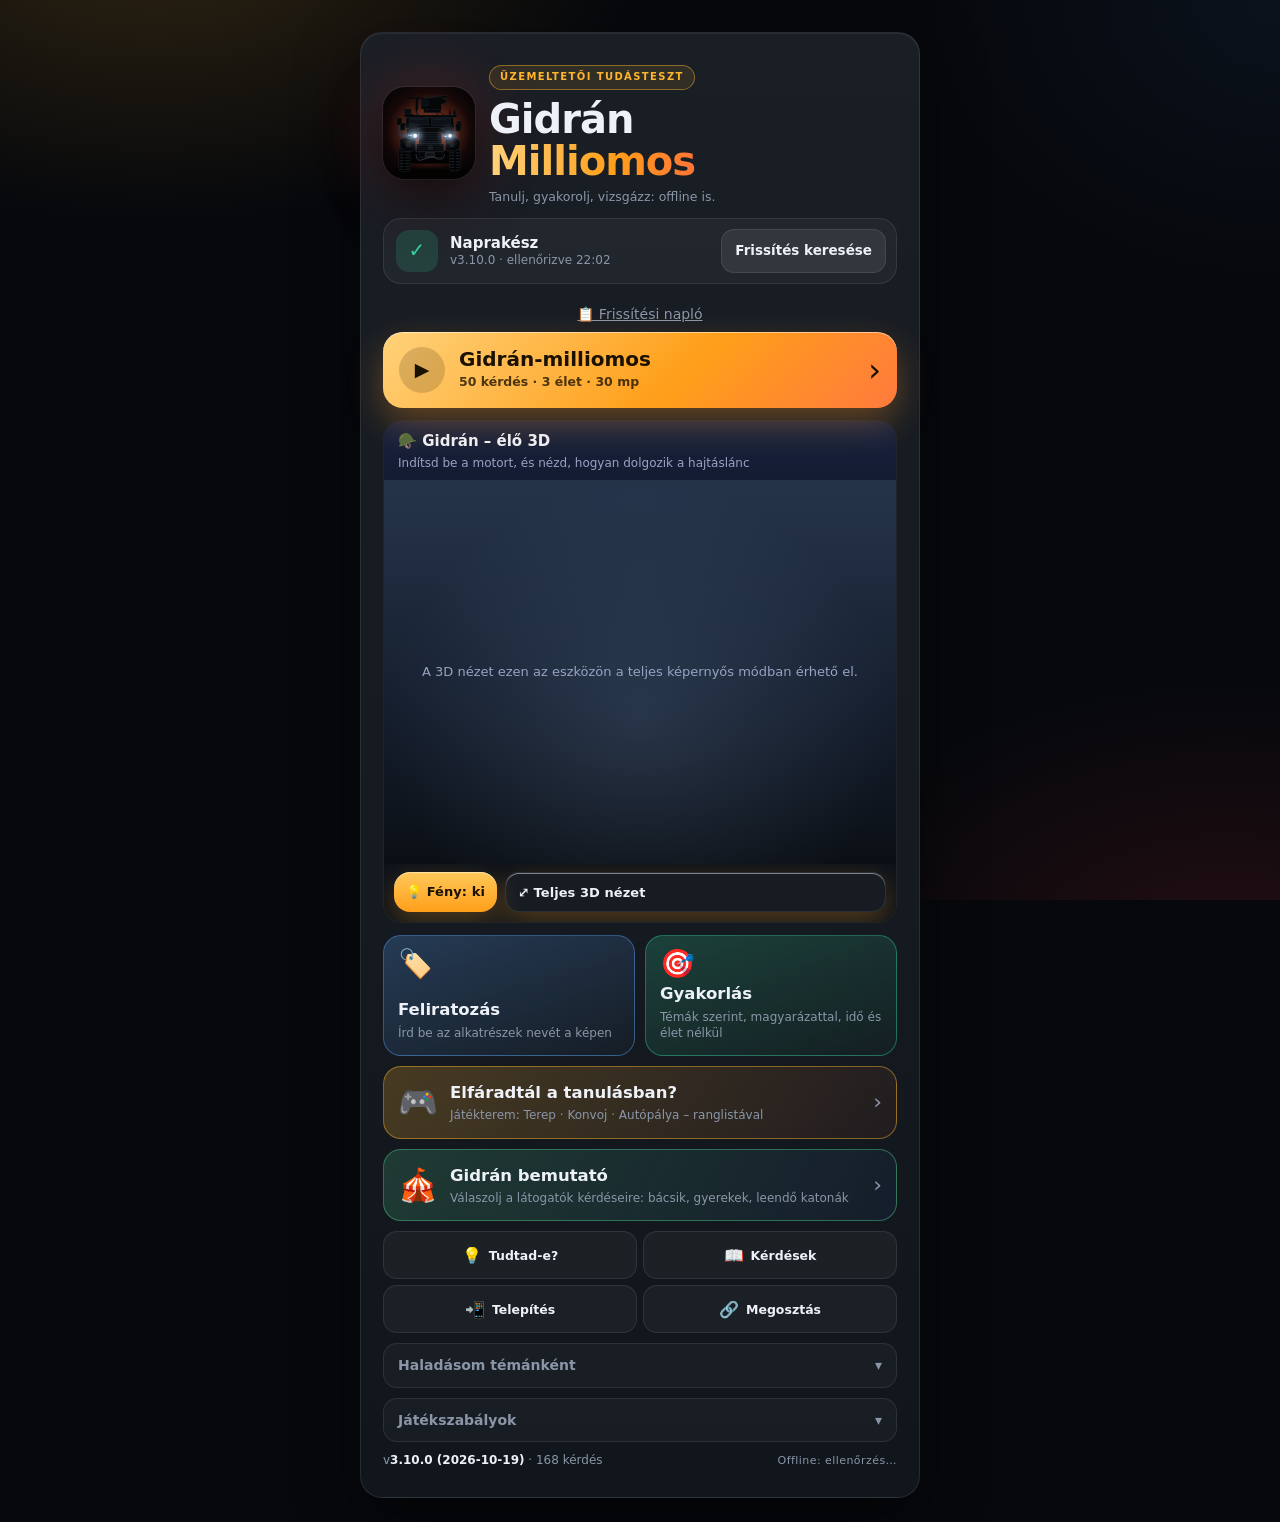
==== commit 603a0834: "Add files via upload" ====
--- a/index.html
+++ b/index.html
@@ -462,6 +462,30 @@
 .lrow.ok .lfb{color:var(--ok)}.lrow.bad .lfb{color:#ffb4b7}
 .kimg{display:block;width:100%;max-width:520px;height:auto;border-radius:12px;margin:8px 0;background:#fff}
 @media(prefers-reduced-motion:reduce){.hero::after,.lfig::after,.lbd,.lbd.on::before,.uc-ico,.uc-btn{animation:none!important}}
+/* 3.10.0: meghívó + telepítő varázsló */
+.wz{position:fixed;inset:0;z-index:9000;background:rgba(5,8,16,.8);display:grid;place-items:center;padding:14px;overflow:auto}
+.wz .card{max-width:440px;width:100%;text-align:center;max-height:100%;overflow:auto}
+.wz h2{font-size:25px;margin:0 0 8px}.wz p{margin:0 0 14px;color:var(--muted)}
+.wz .btn{display:block;width:100%;min-height:56px;margin:0 0 10px;text-decoration:none;text-align:center}
+.wz .osb{display:flex;align-items:center;justify-content:center;gap:12px;flex-wrap:wrap}
+.wz .osb.me{border:2px solid var(--gold)}.wz .osb small{display:block;width:100%;font-size:12px;opacity:.85;font-weight:500}
+.wz .lk,.shr .lk{display:block;margin:0 auto;background:none;border:0;color:var(--muted);text-decoration:underline;font:inherit;font-size:15px;padding:12px;min-height:48px;cursor:pointer}
+.cdrow{display:flex;align-items:center;justify-content:center;gap:10px;flex-wrap:wrap;margin:8px 0 12px;padding:10px;border:1px dashed var(--line);border-radius:12px;background:var(--panel2)}
+.cdrow span{font-size:12px;color:var(--muted);width:100%}.cdrow code{font-size:22px;letter-spacing:.12em;font-weight:700;color:var(--gold);font-family:ui-monospace,Menlo,monospace}
+.cdrow .btn{width:auto!important;min-height:44px!important;margin:0!important;padding:8px 14px}
+.wz ol.st{text-align:left;list-style:none;padding:0;margin:0 0 12px}
+.wz ol.st li{display:flex;gap:12px;align-items:center;padding:10px;border:1px solid var(--line);border-radius:12px;margin-bottom:8px;background:var(--panel2);font-size:15px}
+.wz ol.st li b{flex:none;width:30px;height:30px;border-radius:50%;background:var(--gold);color:var(--gold-ink);display:grid;place-items:center}
+.wz ol.st svg{flex:none;width:30px;height:30px;stroke:var(--gold);fill:none;stroke-width:2;stroke-linecap:round;stroke-linejoin:round}
+.wz .arr{font-size:36px;line-height:1;color:var(--gold);animation:wzb 1s ease-in-out infinite}
+@keyframes wzb{0%,100%{transform:translateY(0)}50%{transform:translateY(10px)}}
+@media(prefers-reduced-motion:reduce){.wz .arr{animation:none}}
+.pastef{display:flex;gap:8px;margin:6px 0 4px}.pastef input,.shr input{flex:1;min-width:0;min-height:48px;border-radius:12px;border:1px solid var(--line);background:var(--panel2);color:var(--ink);font:inherit;font-size:16px;padding:0 12px}
+.pastef .btn{width:auto!important;margin:0!important;min-height:48px!important;padding:0 16px}
+.pmsg{font-size:13px;min-height:18px;color:var(--bad);margin:0 0 6px!important}
+.shr{text-align:center;max-height:calc(100vh - 24px);max-height:calc(100dvh - 24px);overflow:auto}.shr .qrc{display:block;margin:4px auto 8px;width:min(230px,58vw);height:auto;image-rendering:pixelated;border-radius:8px;background:#fff}
+.shr .row2 .btn{min-height:52px}
+.shr h3{margin:12px 0 4px;font-size:15px;color:var(--muted)}
 </style>
 <link rel="manifest" href="manifest.json"><meta name="theme-color" content="#050304"><link rel="icon" type="image/png" href="icon-192.png"><link rel="apple-touch-icon" href="icon-180.png"><meta name="mobile-web-app-capable" content="yes"><meta name="apple-mobile-web-app-capable" content="yes"><meta name="apple-mobile-web-app-status-bar-style" content="black-translucent">
 <script>if("serviceWorker" in navigator&&location.protocol!=="file:")window.addEventListener("load",function(){navigator.serviceWorker.register("sw.js").catch(function(){})})</script>
@@ -575,7 +599,7 @@
   </aside>
 </section>
 
-<div class="modal hide" id="logModal" role="dialog" aria-modal="true" aria-labelledby="logTitle"><div class="card logcard"><h2 id="logTitle">Frissítési napló</h2><div class="logbody"><div class="cl"><b>v3.9.0</b><small>2026-10-20</small><ul><li>3D modell pontosítás a gyári ábrák és fotó alapján: sík, vízszintes bordás hűtőmaszk (keret, terepszín sávok, kis logó)</li><li>Ajtók: nagyobbak, lekerekített felső sarkúak, ablakkerettel, zsanérokkal, tüzelőnyílással, fogantyúval, alsó panellel – a valós helyzetben (a két ajtó a tengelyek között)</li><li>Sárvédők: szögletes, ferde felső lemez és külső oldallemez; küszöb-lemez az ajtók alatt, motorház alsó oldallemezek</li></ul></div><div class="cl"><b>v3.8.0</b><small>2026-10-19</small><ul><li>Alkatrészre koppintás után könnyű a kilépés: nagy ✕ gomb a panel sarkában (azonnal reagál), újabb koppintás az üres területre vagy ugyanarra az alkatrészre, illetve Esc is bezárja</li><li>Kisebb alkatrészpanel: a leírás 3 sorra rövidítve, „Több” gombbal vagy a szövegre koppintva kinyitható – több hely marad a modellnek</li></ul></div><div class="cl"><b>v3.7.0</b><small>2026-10-19</small><ul><li>Rugózás és lengéscsillapítás: gyorsításkor a karosszéria enyhén hátradől, fékezéskor előrebukik, majd csillapítva visszaáll (a kerekek rugózatlanok)</li><li>Új SATUFÉK gomb (billentyű: szóköz): a kerekek blokkolnak, megáll a forgásuk, füstölnek, fékcsík marad a talajon, és csikorog – a FÉK fokozatos, blokkolásmentes</li><li>A motor és az automata váltó eléri a 120 km/h-t (hatodik fokozat, ~1650 f/p)</li></ul></div><div class="cl"><b>v3.6.0</b><small>2026-10-19</small><ul><li>Álló nézetben a jármű a képernyő felét is kitölti, a vezérlők kompaktak</li><li>Az alkatrész-leírás a modell fölé kerül kis, áttetsző kártyaként (✕-szel bezárható); az alkatrészlista külön „Alkatrészek” fülre került</li><li>Fekvő nézetben a modell balra, a vezérlők jobb oldali sávba kerülnek, a leírás a kép sarkában olvasható, de nem takar sokat</li></ul></div><div class="cl"><b>v3.5.1</b><small>2026-10-19</small><ul><li>Javítás: haladáskor a talaj már hátrafelé mozog (előre menő járműnél), tolatáskor előre; kavicsos, kerékvágásos talaj</li><li>Finomítások: csörlő a lökhárító alatt, tetőperem, ajtózsanérok, motorháztető-zsanérok</li></ul></div><div class="cl"><b>v3.5.0</b><small>2026-10-19</small><ul><li>Kapcsolható fények: tompított, távolsági, keresőlámpa, kék-piros villogó, vészvillogó – a lámpatestek világítanak, a tompított/távolsági fény a talajon is látszik; a fék- és tolatólámpa automatikus</li><li>Új, áttekinthető kezelőfelület: három fül (Vezetés · Fények · Szétszedés), nagy gombok, lépésről lépésre súgó („① Indítsd be a motort…”)</li><li>A főképernyőn gyors fénykapcsoló</li></ul></div><div class="cl"><b>v3.4.3</b><small>2026-10-19</small><ul><li>Hibajavítás: a főképernyőn a billentyűzet (szóköz, nyilak) már nem zavarja az oldal használatát; fényesebb fényszóró-lencsék; ellenőrzött GL-környezetvesztés, görgetés és méretváltozás</li></ul></div><div class="cl"><b>v3.4.2</b><small>2026-10-19</small><ul><li>Hűtőmaszk: szélesebb, 11 ferde lamellás, terepszínes, címerrel; kihorpadó lánchurok az orrnál</li><li>Fényszóró a sarokpajzs felső részén (sárga sávok védőráccsal), alatta jelzőlámpák és szellőzőrács, a rajzok szerint</li><li>Tükrök: a főtükör hátrébb és magasabban, a kiegészítő tükör előrébb és alacsonyabban, előre nyúló karral</li></ul></div><div class="cl"><b>v3.4.1</b><small>2026-10-19</small><ul><li>A 3D Gidrán külseje a valódi fotók alapján: rácsos front lamellákkal, szögletes sarokpajzsok szellőzőráccsal és fényszóróval, tetőszéli kék/piros villogók, ketreces keresőlámpa, nagy szögletes tükrök, sötét ablakkeretek, krém-zöld terepszín, fekete felnik, füstgránátvetők, ponyvával fedett fegyverplatform</li><li>Ívelt kerékjáratú sárvédők, a tükrök a motorház hátsó végén (a rajzok szerint), kék forgólámpák, sárga fényszóró-lencsék, jelzőlámpák, füstgránátvetők mindkét oldalon, kiálló APU</li><li>Kipufogófüst finomítása, az „Elöl” nézet javítva, az APU a páncéltesten belülre került</li></ul></div><div class="cl"><b>v3.4.0</b><small>2026-10-19</small><ul><li>Új, WebGL-es 3D megjelenítő: simább, élesebb kép, valódi mélységkezelés, fény-árnyék, tükröződés – és az eszközödhöz igazodó felbontás, hogy sehol se laggoljon</li><li>A 3D Gidrán a főképernyőn: forgatható, innen indítható a motor</li><li>Élő motor és hajtáslánc: motorindítás, gáz/fék, R-N-D váltó, úti/terep osztómű, automata fokozatváltás; forognak a kerekek, kardántengelyek és a hűtőventilátor, remeg a motor, füstöl a kipufogó, szól a motor</li><li>Új alkatrész: hűtőventilátor</li></ul></div><div class="cl"><b>v3.3.3</b><small>2026-10-19</small><ul><li>Gidrán 3D: szebb külső – élszerű páncéltest, sárvédők, lépcsők, terepszín-foltok, hűtőrács, szegecssorok</li><li>Mélységárnyalás, puha árnyék, színes háttér; forgatás közben automatikus részletcsökkentés a sima mozgásért</li></ul></div><div class="cl"><b>v3.3.2</b><small>2026-10-19</small><ul><li>Gidrán 3D: új „⚙ Hajtáslánc” nézet – csak az erőátvitel, a tananyag ábrájának színeivel (piros hűtő, kék motor, bézs váltó, zöld osztómű, narancs kormánymű)</li><li>Részletes hajtáslánc: Cummins motor bordákkal és turbóval, Allison váltó, oldalra tolt osztómű, kardántengelyek, differenciálművek, háromszög lengőkarok, csavarrugók, féktárcsák, kormánykerék</li><li>Valósághűbb terepgumik futófelületi bordákkal és felnivel; szebb árnyalás és fényvisszaverődés</li></ul></div><div class="cl"><b>v3.3.1</b><small>2026-10-19</small><ul><li>Gidrán 3D: újraépítve a tananyag ábrái szerint – valós méretek (tengelytáv 3255, nyomtáv 2109, magasság 2500/3345 mm), 63 alkatrész</li><li>Új alkatrészek: ajtók ablakkal és fogantyúval, hátsó ajtó, tükrök, lökhárító, hűtővédő lemez, 5 külön ülés (színezve), műszerfal, féltengelyek, féktárcsák, inverter, áramelosztó, kamerák, szerelőnyílások</li><li>Pontosított leírások (műszerfal, ülésállítások, ajtók, szerelőnyílások, hűtőrendszer, pneumatika)</li></ul></div><div class="cl"><b>v3.3.0</b><small>2026-10-19</small><ul><li>Új: „Gidrán 3D – szétszedhető” a Játékteremben: 360°-ban forgatható, szétszedhető modell, alkatrészre érintve leírás a tananyag alapján</li><li>Terep játék: a CTIS a tananyag szerinti 4 üzemmóddal (6,5 / 4,5 / 2,5 / 1,8 bar; 120 / 65 / 20 / 10 km/h), a csörlő kötélhossza 25 m</li><li>Kvíz: a motorolajon kívüli olaj-, folyadék- és zsírfajtás kérdések kikerültek</li><li>Bemutató: a konfigurációk (R20–R50) a tananyag szerint pontosítva</li></ul></div><div class="cl"><b>v3.2.1</b><small>2026-10-19</small><ul><li>Autópálya: a Gidrán a valódi felülnézeti kinézetével (SARP II torony, légszűrő-borítás, pótkerék, APU, keresőlámpák)</li><li>Autópálya: valósághűbb járművek – szedán, kombi, SUV, kisbusz, dobozos, tartály-, platós és nyerges kamion</li><li>Hibakeresés: összes játék véletlenszerű gombnyomásos tesztje, terhelésteszt, érintésvezérlés-hibák elhárítva</li></ul></div><div class="cl"><b>v3.2.0</b><small>2026-10-17</small><ul><li>Bemutató: a helyszínen más honvédségi eszközök is ki vannak állítva (Leopard 2A7HU, PzH 2000, Lynx, teherautó)</li><li>Nyüzsgő tömeg: sétálók, evők, őrjáratozó katonák, babakocsis anyukák; új látogatók: riporter, diák, veterán katona</li><li>Háttérzaj: tömegmorajlás; a Gidrán motorja csak a „🔑 Motor” gombra szólal meg</li><li>Többféle dobható dolog (tojás, paradicsom, sár, hal, 💩); néha az érdeklődő kivédi, és veszekedés lesz belőle</li><li>Veszekedésnél fegyvert lehet előrántani és figyelmeztető lövést leadni a levegőbe</li></ul></div><div class="cl"><b>v3.1.0</b><small>2026-10-16</small><ul><li>Javítva: játékból kilépéskor nem marad fekete a képernyő</li><li>Gidrán bemutató: új látogatók – okoskodó úr (nehéz, furcsa kérdések), háziasszony babakocsival (a férje katona), Rambo (fegyverek), Vincze Ricsi oktató (a kvízkérdésekből, tanítóbottal)</li><li>🥚 Tojásdobás gomb, és a jelenetben bárkire rábökhetsz</li></ul></div><div class="cl"><b>v3.0.1</b><small>2026-10-16</small><ul><li>Gidrán bemutató: hangok (a látogatók felolvassák a kérdést – bácsi mély, gyerek magas hangon –, motorindítás és üresjárat, sziréna)</li><li>A fényszóró fénycsíkja az első fényszórótól indul</li><li>Rétegsorrend (takarás) javítva: a látogatók helyesen a Gidrán előtt/mögött jelennek meg</li></ul></div><div class="cl"><b>v3.0.0</b><small>2026-10-16</small><ul><li>Új: Gidrán bemutató – kiállított Gidrán, látogatók kérdései (idős bácsik, gyerekek, leendő katonák), válasz saját szavakkal, lámpa + sziréna gomb</li><li>A kvíz kérdései véletlen nehézségi sorrendben jönnek, a legnehezebb is lehet az első</li></ul></div><div class="cl"><b>v2.9.6</b><small>2026-10-16</small><ul><li>Tömbösített hűtőrendszer feliratozás: többféle, saját szavas válasz is elfogadott</li></ul></div><div class="cl"><b>v2.9.5</b><small>2026-10-16</small><ul><li>Frissítési napló a főoldalon</li></ul></div><div class="cl"><b>v2.9.4</b><small>2026-10-16</small><ul><li>Feliratozó feladat: „Differenciálmű” a hivatalos név (a hátsó is elfogadott)</li></ul></div><div class="cl"><b>v2.9.3</b><small>2026-10-16</small><ul><li>Erőátvitel feliratozás: „Tömbösített hűtő” a helyes megnevezés</li></ul></div><div class="cl"><b>v2.9.2</b><small>2026-10-16</small><ul><li>Beírós feladatoknál (méretek, tömegek) nincs időzítő</li></ul></div><div class="cl"><b>v2.9.1</b><small>2026-10-16</small><ul><li>Terep: üzemanyag 2×100 l tartály</li></ul></div><div class="cl"><b>v2.9.0</b><small>2026-10-15</small><ul><li>Terep: 10× hosszabb pálya, nehezedő biomok (hó, jég, mocsár, mélysár, kő, homok)</li><li>Oldalnézetes autópálya-szakasz a Terepben, 5 gépes Gidrán-konvoj csatlakozik</li><li>Kézifék a Terepben, Konvojban és az Autópályán</li><li>Kis kaliberű lövések menet közben, a gépágyú automatikusan visszalő</li><li>Tankolás 5× gyorsabb</li><li>Realisztikusabb Gidrán modell</li></ul></div><div class="cl"><b>v2.8.0</b><small>2026-10-15</small><ul><li>Játékterem a kvízben: „Elfáradtál a tanulásban?” gomb</li><li>Gidrán Terep, Konvoj és új Autópálya játék, valósághűbb fizikával</li><li>Csörlős mocsárkiszabadítás, vizes átkelés a talajjal egy síkban</li><li>Ranglista regisztrált felhasználóknak</li><li>Új „Tudtad-e?” kisokos Gidrán-tippekkel és terepes extrákkal</li><li>Dedikált frissítés gomb</li></ul></div><div class="cl"><b>v2.7.0</b><small>2026-10</small><ul><li>Teljes újratervezés: egyszerűbb, barátságosabb tanulófelület</li><li>Beírós és feliratozós feladatok, új gombok és csempék</li><li>Offline működés minden platformon</li></ul></div></div><button class="btn" id="logClose" type="button">Bezár</button></div></div>
+<div class="modal hide" id="logModal" role="dialog" aria-modal="true" aria-labelledby="logTitle"><div class="card logcard"><h2 id="logTitle">Frissítési napló</h2><div class="logbody"><div class="cl"><b>v3.10.0</b><small>2026-10-27</small><ul><li>Új Megosztás képernyő: QR-kód + másolható link + meghívókód (ABCDE-FGHJK) – a QR és a link ugyanazt a címet tartalmazza (?meghiv=KÓD)</li><li>Telepítő varázsló a QR-ral/linkkel megnyitott, még nem telepített appnál: Android (natív „Telepítés most”, Samsung/Chrome útmutató, Chrome-megnyitás üzenetküldőből) és iPhone (lépésenkénti útmutató, link Safarihoz)</li><li>Telepítés után az ikonról induló app egyből a regisztrációhoz visz a meghívókóddal; iPhone-on a link a manifestbe kerül, tartalékként kód/link beillesztése mező</li></ul></div><div class="cl"><b>v3.9.0</b><small>2026-10-20</small><ul><li>3D modell pontosítás a gyári ábrák és fotó alapján: sík, vízszintes bordás hűtőmaszk (keret, terepszín sávok, kis logó)</li><li>Ajtók: nagyobbak, lekerekített felső sarkúak, ablakkerettel, zsanérokkal, tüzelőnyílással, fogantyúval, alsó panellel – a valós helyzetben (a két ajtó a tengelyek között)</li><li>Sárvédők: szögletes, ferde felső lemez és külső oldallemez; küszöb-lemez az ajtók alatt, motorház alsó oldallemezek</li></ul></div><div class="cl"><b>v3.8.0</b><small>2026-10-19</small><ul><li>Alkatrészre koppintás után könnyű a kilépés: nagy ✕ gomb a panel sarkában (azonnal reagál), újabb koppintás az üres területre vagy ugyanarra az alkatrészre, illetve Esc is bezárja</li><li>Kisebb alkatrészpanel: a leírás 3 sorra rövidítve, „Több” gombbal vagy a szövegre koppintva kinyitható – több hely marad a modellnek</li></ul></div><div class="cl"><b>v3.7.0</b><small>2026-10-19</small><ul><li>Rugózás és lengéscsillapítás: gyorsításkor a karosszéria enyhén hátradől, fékezéskor előrebukik, majd csillapítva visszaáll (a kerekek rugózatlanok)</li><li>Új SATUFÉK gomb (billentyű: szóköz): a kerekek blokkolnak, megáll a forgásuk, füstölnek, fékcsík marad a talajon, és csikorog – a FÉK fokozatos, blokkolásmentes</li><li>A motor és az automata váltó eléri a 120 km/h-t (hatodik fokozat, ~1650 f/p)</li></ul></div><div class="cl"><b>v3.6.0</b><small>2026-10-19</small><ul><li>Álló nézetben a jármű a képernyő felét is kitölti, a vezérlők kompaktak</li><li>Az alkatrész-leírás a modell fölé kerül kis, áttetsző kártyaként (✕-szel bezárható); az alkatrészlista külön „Alkatrészek” fülre került</li><li>Fekvő nézetben a modell balra, a vezérlők jobb oldali sávba kerülnek, a leírás a kép sarkában olvasható, de nem takar sokat</li></ul></div><div class="cl"><b>v3.5.1</b><small>2026-10-19</small><ul><li>Javítás: haladáskor a talaj már hátrafelé mozog (előre menő járműnél), tolatáskor előre; kavicsos, kerékvágásos talaj</li><li>Finomítások: csörlő a lökhárító alatt, tetőperem, ajtózsanérok, motorháztető-zsanérok</li></ul></div><div class="cl"><b>v3.5.0</b><small>2026-10-19</small><ul><li>Kapcsolható fények: tompított, távolsági, keresőlámpa, kék-piros villogó, vészvillogó – a lámpatestek világítanak, a tompított/távolsági fény a talajon is látszik; a fék- és tolatólámpa automatikus</li><li>Új, áttekinthető kezelőfelület: három fül (Vezetés · Fények · Szétszedés), nagy gombok, lépésről lépésre súgó („① Indítsd be a motort…”)</li><li>A főképernyőn gyors fénykapcsoló</li></ul></div><div class="cl"><b>v3.4.3</b><small>2026-10-19</small><ul><li>Hibajavítás: a főképernyőn a billentyűzet (szóköz, nyilak) már nem zavarja az oldal használatát; fényesebb fényszóró-lencsék; ellenőrzött GL-környezetvesztés, görgetés és méretváltozás</li></ul></div><div class="cl"><b>v3.4.2</b><small>2026-10-19</small><ul><li>Hűtőmaszk: szélesebb, 11 ferde lamellás, terepszínes, címerrel; kihorpadó lánchurok az orrnál</li><li>Fényszóró a sarokpajzs felső részén (sárga sávok védőráccsal), alatta jelzőlámpák és szellőzőrács, a rajzok szerint</li><li>Tükrök: a főtükör hátrébb és magasabban, a kiegészítő tükör előrébb és alacsonyabban, előre nyúló karral</li></ul></div><div class="cl"><b>v3.4.1</b><small>2026-10-19</small><ul><li>A 3D Gidrán külseje a valódi fotók alapján: rácsos front lamellákkal, szögletes sarokpajzsok szellőzőráccsal és fényszóróval, tetőszéli kék/piros villogók, ketreces keresőlámpa, nagy szögletes tükrök, sötét ablakkeretek, krém-zöld terepszín, fekete felnik, füstgránátvetők, ponyvával fedett fegyverplatform</li><li>Ívelt kerékjáratú sárvédők, a tükrök a motorház hátsó végén (a rajzok szerint), kék forgólámpák, sárga fényszóró-lencsék, jelzőlámpák, füstgránátvetők mindkét oldalon, kiálló APU</li><li>Kipufogófüst finomítása, az „Elöl” nézet javítva, az APU a páncéltesten belülre került</li></ul></div><div class="cl"><b>v3.4.0</b><small>2026-10-19</small><ul><li>Új, WebGL-es 3D megjelenítő: simább, élesebb kép, valódi mélységkezelés, fény-árnyék, tükröződés – és az eszközödhöz igazodó felbontás, hogy sehol se laggoljon</li><li>A 3D Gidrán a főképernyőn: forgatható, innen indítható a motor</li><li>Élő motor és hajtáslánc: motorindítás, gáz/fék, R-N-D váltó, úti/terep osztómű, automata fokozatváltás; forognak a kerekek, kardántengelyek és a hűtőventilátor, remeg a motor, füstöl a kipufogó, szól a motor</li><li>Új alkatrész: hűtőventilátor</li></ul></div><div class="cl"><b>v3.3.3</b><small>2026-10-19</small><ul><li>Gidrán 3D: szebb külső – élszerű páncéltest, sárvédők, lépcsők, terepszín-foltok, hűtőrács, szegecssorok</li><li>Mélységárnyalás, puha árnyék, színes háttér; forgatás közben automatikus részletcsökkentés a sima mozgásért</li></ul></div><div class="cl"><b>v3.3.2</b><small>2026-10-19</small><ul><li>Gidrán 3D: új „⚙ Hajtáslánc” nézet – csak az erőátvitel, a tananyag ábrájának színeivel (piros hűtő, kék motor, bézs váltó, zöld osztómű, narancs kormánymű)</li><li>Részletes hajtáslánc: Cummins motor bordákkal és turbóval, Allison váltó, oldalra tolt osztómű, kardántengelyek, differenciálművek, háromszög lengőkarok, csavarrugók, féktárcsák, kormánykerék</li><li>Valósághűbb terepgumik futófelületi bordákkal és felnivel; szebb árnyalás és fényvisszaverődés</li></ul></div><div class="cl"><b>v3.3.1</b><small>2026-10-19</small><ul><li>Gidrán 3D: újraépítve a tananyag ábrái szerint – valós méretek (tengelytáv 3255, nyomtáv 2109, magasság 2500/3345 mm), 63 alkatrész</li><li>Új alkatrészek: ajtók ablakkal és fogantyúval, hátsó ajtó, tükrök, lökhárító, hűtővédő lemez, 5 külön ülés (színezve), műszerfal, féltengelyek, féktárcsák, inverter, áramelosztó, kamerák, szerelőnyílások</li><li>Pontosított leírások (műszerfal, ülésállítások, ajtók, szerelőnyílások, hűtőrendszer, pneumatika)</li></ul></div><div class="cl"><b>v3.3.0</b><small>2026-10-19</small><ul><li>Új: „Gidrán 3D – szétszedhető” a Játékteremben: 360°-ban forgatható, szétszedhető modell, alkatrészre érintve leírás a tananyag alapján</li><li>Terep játék: a CTIS a tananyag szerinti 4 üzemmóddal (6,5 / 4,5 / 2,5 / 1,8 bar; 120 / 65 / 20 / 10 km/h), a csörlő kötélhossza 25 m</li><li>Kvíz: a motorolajon kívüli olaj-, folyadék- és zsírfajtás kérdések kikerültek</li><li>Bemutató: a konfigurációk (R20–R50) a tananyag szerint pontosítva</li></ul></div><div class="cl"><b>v3.2.1</b><small>2026-10-19</small><ul><li>Autópálya: a Gidrán a valódi felülnézeti kinézetével (SARP II torony, légszűrő-borítás, pótkerék, APU, keresőlámpák)</li><li>Autópálya: valósághűbb járművek – szedán, kombi, SUV, kisbusz, dobozos, tartály-, platós és nyerges kamion</li><li>Hibakeresés: összes játék véletlenszerű gombnyomásos tesztje, terhelésteszt, érintésvezérlés-hibák elhárítva</li></ul></div><div class="cl"><b>v3.2.0</b><small>2026-10-17</small><ul><li>Bemutató: a helyszínen más honvédségi eszközök is ki vannak állítva (Leopard 2A7HU, PzH 2000, Lynx, teherautó)</li><li>Nyüzsgő tömeg: sétálók, evők, őrjáratozó katonák, babakocsis anyukák; új látogatók: riporter, diák, veterán katona</li><li>Háttérzaj: tömegmorajlás; a Gidrán motorja csak a „🔑 Motor” gombra szólal meg</li><li>Többféle dobható dolog (tojás, paradicsom, sár, hal, 💩); néha az érdeklődő kivédi, és veszekedés lesz belőle</li><li>Veszekedésnél fegyvert lehet előrántani és figyelmeztető lövést leadni a levegőbe</li></ul></div><div class="cl"><b>v3.1.0</b><small>2026-10-16</small><ul><li>Javítva: játékból kilépéskor nem marad fekete a képernyő</li><li>Gidrán bemutató: új látogatók – okoskodó úr (nehéz, furcsa kérdések), háziasszony babakocsival (a férje katona), Rambo (fegyverek), Vincze Ricsi oktató (a kvízkérdésekből, tanítóbottal)</li><li>🥚 Tojásdobás gomb, és a jelenetben bárkire rábökhetsz</li></ul></div><div class="cl"><b>v3.0.1</b><small>2026-10-16</small><ul><li>Gidrán bemutató: hangok (a látogatók felolvassák a kérdést – bácsi mély, gyerek magas hangon –, motorindítás és üresjárat, sziréna)</li><li>A fényszóró fénycsíkja az első fényszórótól indul</li><li>Rétegsorrend (takarás) javítva: a látogatók helyesen a Gidrán előtt/mögött jelennek meg</li></ul></div><div class="cl"><b>v3.0.0</b><small>2026-10-16</small><ul><li>Új: Gidrán bemutató – kiállított Gidrán, látogatók kérdései (idős bácsik, gyerekek, leendő katonák), válasz saját szavakkal, lámpa + sziréna gomb</li><li>A kvíz kérdései véletlen nehézségi sorrendben jönnek, a legnehezebb is lehet az első</li></ul></div><div class="cl"><b>v2.9.6</b><small>2026-10-16</small><ul><li>Tömbösített hűtőrendszer feliratozás: többféle, saját szavas válasz is elfogadott</li></ul></div><div class="cl"><b>v2.9.5</b><small>2026-10-16</small><ul><li>Frissítési napló a főoldalon</li></ul></div><div class="cl"><b>v2.9.4</b><small>2026-10-16</small><ul><li>Feliratozó feladat: „Differenciálmű” a hivatalos név (a hátsó is elfogadott)</li></ul></div><div class="cl"><b>v2.9.3</b><small>2026-10-16</small><ul><li>Erőátvitel feliratozás: „Tömbösített hűtő” a helyes megnevezés</li></ul></div><div class="cl"><b>v2.9.2</b><small>2026-10-16</small><ul><li>Beírós feladatoknál (méretek, tömegek) nincs időzítő</li></ul></div><div class="cl"><b>v2.9.1</b><small>2026-10-16</small><ul><li>Terep: üzemanyag 2×100 l tartály</li></ul></div><div class="cl"><b>v2.9.0</b><small>2026-10-15</small><ul><li>Terep: 10× hosszabb pálya, nehezedő biomok (hó, jég, mocsár, mélysár, kő, homok)</li><li>Oldalnézetes autópálya-szakasz a Terepben, 5 gépes Gidrán-konvoj csatlakozik</li><li>Kézifék a Terepben, Konvojban és az Autópályán</li><li>Kis kaliberű lövések menet közben, a gépágyú automatikusan visszalő</li><li>Tankolás 5× gyorsabb</li><li>Realisztikusabb Gidrán modell</li></ul></div><div class="cl"><b>v2.8.0</b><small>2026-10-15</small><ul><li>Játékterem a kvízben: „Elfáradtál a tanulásban?” gomb</li><li>Gidrán Terep, Konvoj és új Autópálya játék, valósághűbb fizikával</li><li>Csörlős mocsárkiszabadítás, vizes átkelés a talajjal egy síkban</li><li>Ranglista regisztrált felhasználóknak</li><li>Új „Tudtad-e?” kisokos Gidrán-tippekkel és terepes extrákkal</li><li>Dedikált frissítés gomb</li></ul></div><div class="cl"><b>v2.7.0</b><small>2026-10</small><ul><li>Teljes újratervezés: egyszerűbb, barátságosabb tanulófelület</li><li>Beírós és feliratozós feladatok, új gombok és csempék</li><li>Offline működés minden platformon</li></ul></div></div><button class="btn" id="logClose" type="button">Bezár</button></div></div>
 <div class="modal hide" id="exitModal" role="dialog" aria-modal="true" aria-labelledby="exitTitle">
   <div class="card">
     <h2 id="exitTitle">Kilépsz a játékból?</h2>
@@ -593,6 +617,21 @@
     <p class="sheetsub">Idő és élet nélkül, minden válasz után magyarázattal.</p>
     <div class="prlist" id="prList"></div>
     <button class="btn ghost" id="prClose" type="button">Mégsem</button>
+  </div>
+</div>
+<div class="wz hide" id="wz" role="dialog" aria-modal="true" aria-live="polite"><div class="card" id="wzCard"></div></div>
+<div class="modal hide" id="shrModal" role="dialog" aria-modal="true" aria-labelledby="shrT">
+  <div class="card sheet shr">
+    <h2 id="shrT">🔗 Meghívó</h2>
+    <p class="sheetsub">Olvasd be a QR-kódot, vagy küldd el a linket – mindkettő ugyanoda visz.</p>
+    <canvas class="qrc" id="shrQr" width="264" height="264" role="img" aria-label="QR-kód a meghívó linkkel"></canvas>
+    <div class="cdrow"><span>Meghívókód</span><code id="shrCode"></code><button type="button" class="btn small ghost" id="shrCopyCode">Másolás</button></div>
+    <input id="shrLink" type="text" readonly aria-label="Meghívó link" onfocus="this.select()">
+    <div class="row2" style="margin-top:10px"><button type="button" class="btn ghost" id="shrCopy">📋 Link másolása</button><button type="button" class="btn" id="shrShare">📤 Megosztás</button></div>
+    <h3>Kód / link beillesztése</h3>
+    <div class="pastef"><input id="shrPaste" type="text" inputmode="text" autocomplete="off" autocapitalize="characters" placeholder="ABCDE-FGHJK vagy a teljes link" aria-label="Kód vagy link"><button type="button" class="btn small" id="shrGo">Tovább</button></div>
+    <p class="pmsg" id="shrMsg" role="alert"></p>
+    <button class="btn ghost" id="shrClose" type="button">Bezárás</button>
   </div>
 </div>
 
@@ -619,8 +658,897 @@
 
 </div>
 <div class="toast" id="toast" role="status" aria-live="polite"></div>
+<script>var QRGEN=(function(){var M={};var C={};function req(n){n=n.replace("./","");if(C[n])return C[n].exports;var m={exports:{}};C[n]=m;M[n](m,m.exports,req);return m.exports}
+M["QRMode"]=function(module,exports,require){module.exports = {
+    MODE_NUMBER :       1 << 0,
+    MODE_ALPHA_NUM :    1 << 1,
+    MODE_8BIT_BYTE :    1 << 2,
+    MODE_KANJI :        1 << 3
+};
+};
+M["QRErrorCorrectLevel"]=function(module,exports,require){module.exports = {
+	L : 1,
+	M : 0,
+	Q : 3,
+	H : 2
+};
+};
+M["QRMaskPattern"]=function(module,exports,require){module.exports = {
+	PATTERN000 : 0,
+	PATTERN001 : 1,
+	PATTERN010 : 2,
+	PATTERN011 : 3,
+	PATTERN100 : 4,
+	PATTERN101 : 5,
+	PATTERN110 : 6,
+	PATTERN111 : 7
+};
+};
+M["QRMath"]=function(module,exports,require){var QRMath = {
+	glog : function(n) {
+		if (n < 1) {
+			throw new Error("glog(" + n + ")");
+		}
+		return QRMath.LOG_TABLE[n];
+	},
+	gexp : function(n) {
+		while (n < 0) {
+			n += 255;
+		}
+		while (n >= 256) {
+			n -= 255;
+		}
+		return QRMath.EXP_TABLE[n];
+	},
+	EXP_TABLE : new Array(256),
+	LOG_TABLE : new Array(256)
+};
+for (var i = 0; i < 8; i++) {
+	QRMath.EXP_TABLE[i] = 1 << i;
+}
+for (var i = 8; i < 256; i++) {
+	QRMath.EXP_TABLE[i] = QRMath.EXP_TABLE[i - 4]
+		^ QRMath.EXP_TABLE[i - 5]
+		^ QRMath.EXP_TABLE[i - 6]
+		^ QRMath.EXP_TABLE[i - 8];
+}
+for (var i = 0; i < 255; i++) {
+	QRMath.LOG_TABLE[QRMath.EXP_TABLE[i] ] = i;
+}
+module.exports = QRMath;
+};
+M["QRPolynomial"]=function(module,exports,require){var QRMath = require('./QRMath');
+function QRPolynomial(num, shift) {
+	if (num.length === undefined) {
+		throw new Error(num.length + "/" + shift);
+	}
+	var offset = 0;
+	while (offset < num.length && num[offset] === 0) {
+		offset++;
+	}
+	this.num = new Array(num.length - offset + shift);
+	for (var i = 0; i < num.length - offset; i++) {
+		this.num[i] = num[i + offset];
+	}
+}
+QRPolynomial.prototype = {
+	get : function(index) {
+		return this.num[index];
+	},
+	getLength : function() {
+		return this.num.length;
+	},
+	multiply : function(e) {
+		var num = new Array(this.getLength() + e.getLength() - 1);
+		for (var i = 0; i < this.getLength(); i++) {
+			for (var j = 0; j < e.getLength(); j++) {
+				num[i + j] ^= QRMath.gexp(QRMath.glog(this.get(i) ) + QRMath.glog(e.get(j) ) );
+			}
+		}
+		return new QRPolynomial(num, 0);
+	},
+	mod : function(e) {
+		if (this.getLength() - e.getLength() < 0) {
+			return this;
+		}
+		var ratio = QRMath.glog(this.get(0) ) - QRMath.glog(e.get(0) );
+		var num = new Array(this.getLength() );
+		for (var i = 0; i < this.getLength(); i++) {
+			num[i] = this.get(i);
+		}
+		for (var x = 0; x < e.getLength(); x++) {
+			num[x] ^= QRMath.gexp(QRMath.glog(e.get(x) ) + ratio);
+		}
+		return new QRPolynomial(num, 0).mod(e);
+	}
+};
+module.exports = QRPolynomial;
+};
+M["QRBitBuffer"]=function(module,exports,require){function QRBitBuffer() {
+	this.buffer = [];
+	this.length = 0;
+}
+QRBitBuffer.prototype = {
+	get : function(index) {
+		var bufIndex = Math.floor(index / 8);
+		return ( (this.buffer[bufIndex] >>> (7 - index % 8) ) & 1) == 1;
+	},
+	put : function(num, length) {
+		for (var i = 0; i < length; i++) {
+			this.putBit( ( (num >>> (length - i - 1) ) & 1) == 1);
+		}
+	},
+	getLengthInBits : function() {
+		return this.length;
+	},
+	putBit : function(bit) {
+		var bufIndex = Math.floor(this.length / 8);
+		if (this.buffer.length <= bufIndex) {
+			this.buffer.push(0);
+		}
+		if (bit) {
+			this.buffer[bufIndex] |= (0x80 >>> (this.length % 8) );
+		}
+		this.length++;
+	}
+};
+module.exports = QRBitBuffer;
+};
+M["QR8bitByte"]=function(module,exports,require){var QRMode = require('./QRMode');
+function QR8bitByte(data) {
+	this.mode = QRMode.MODE_8BIT_BYTE;
+	this.data = data;
+}
+QR8bitByte.prototype = {
+	getLength : function() {
+		return this.data.length;
+	},
+	write : function(buffer) {
+		for (var i = 0; i < this.data.length; i++) {
+			buffer.put(this.data.charCodeAt(i), 8);
+		}
+	}
+};
+module.exports = QR8bitByte;
+};
+M["QRRSBlock"]=function(module,exports,require){var QRErrorCorrectLevel = require('./QRErrorCorrectLevel');
+function QRRSBlock(totalCount, dataCount) {
+	this.totalCount = totalCount;
+	this.dataCount  = dataCount;
+}
+QRRSBlock.RS_BLOCK_TABLE = [
+	[1, 26, 19],
+	[1, 26, 16],
+	[1, 26, 13],
+	[1, 26, 9],
+	[1, 44, 34],
+	[1, 44, 28],
+	[1, 44, 22],
+	[1, 44, 16],
+	[1, 70, 55],
+	[1, 70, 44],
+	[2, 35, 17],
+	[2, 35, 13],
+	[1, 100, 80],
+	[2, 50, 32],
+	[2, 50, 24],
+	[4, 25, 9],
+	[1, 134, 108],
+	[2, 67, 43],
+	[2, 33, 15, 2, 34, 16],
+	[2, 33, 11, 2, 34, 12],
+	[2, 86, 68],
+	[4, 43, 27],
+	[4, 43, 19],
+	[4, 43, 15],
+	[2, 98, 78],
+	[4, 49, 31],
+	[2, 32, 14, 4, 33, 15],
+	[4, 39, 13, 1, 40, 14],
+	[2, 121, 97],
+	[2, 60, 38, 2, 61, 39],
+	[4, 40, 18, 2, 41, 19],
+	[4, 40, 14, 2, 41, 15],
+	[2, 146, 116],
+	[3, 58, 36, 2, 59, 37],
+	[4, 36, 16, 4, 37, 17],
+	[4, 36, 12, 4, 37, 13],
+	[2, 86, 68, 2, 87, 69],
+	[4, 69, 43, 1, 70, 44],
+	[6, 43, 19, 2, 44, 20],
+	[6, 43, 15, 2, 44, 16],
+	[4, 101, 81],
+	[1, 80, 50, 4, 81, 51],
+	[4, 50, 22, 4, 51, 23],
+	[3, 36, 12, 8, 37, 13],
+	[2, 116, 92, 2, 117, 93],
+	[6, 58, 36, 2, 59, 37],
+	[4, 46, 20, 6, 47, 21],
+	[7, 42, 14, 4, 43, 15],
+	[4, 133, 107],
+	[8, 59, 37, 1, 60, 38],
+	[8, 44, 20, 4, 45, 21],
+	[12, 33, 11, 4, 34, 12],
+	[3, 145, 115, 1, 146, 116],
+	[4, 64, 40, 5, 65, 41],
+	[11, 36, 16, 5, 37, 17],
+	[11, 36, 12, 5, 37, 13],
+	[5, 109, 87, 1, 110, 88],
+	[5, 65, 41, 5, 66, 42],
+	[5, 54, 24, 7, 55, 25],
+	[11, 36, 12],
+	[5, 122, 98, 1, 123, 99],
+	[7, 73, 45, 3, 74, 46],
+	[15, 43, 19, 2, 44, 20],
+	[3, 45, 15, 13, 46, 16],
+	[1, 135, 107, 5, 136, 108],
+	[10, 74, 46, 1, 75, 47],
+	[1, 50, 22, 15, 51, 23],
+	[2, 42, 14, 17, 43, 15],
+	[5, 150, 120, 1, 151, 121],
+	[9, 69, 43, 4, 70, 44],
+	[17, 50, 22, 1, 51, 23],
+	[2, 42, 14, 19, 43, 15],
+	[3, 141, 113, 4, 142, 114],
+	[3, 70, 44, 11, 71, 45],
+	[17, 47, 21, 4, 48, 22],
+	[9, 39, 13, 16, 40, 14],
+	[3, 135, 107, 5, 136, 108],
+	[3, 67, 41, 13, 68, 42],
+	[15, 54, 24, 5, 55, 25],
+	[15, 43, 15, 10, 44, 16],
+	[4, 144, 116, 4, 145, 117],
+	[17, 68, 42],
+	[17, 50, 22, 6, 51, 23],
+	[19, 46, 16, 6, 47, 17],
+	[2, 139, 111, 7, 140, 112],
+	[17, 74, 46],
+	[7, 54, 24, 16, 55, 25],
+	[34, 37, 13],
+	[4, 151, 121, 5, 152, 122],
+	[4, 75, 47, 14, 76, 48],
+	[11, 54, 24, 14, 55, 25],
+	[16, 45, 15, 14, 46, 16],
+	[6, 147, 117, 4, 148, 118],
+	[6, 73, 45, 14, 74, 46],
+	[11, 54, 24, 16, 55, 25],
+	[30, 46, 16, 2, 47, 17],
+	[8, 132, 106, 4, 133, 107],
+	[8, 75, 47, 13, 76, 48],
+	[7, 54, 24, 22, 55, 25],
+	[22, 45, 15, 13, 46, 16],
+	[10, 142, 114, 2, 143, 115],
+	[19, 74, 46, 4, 75, 47],
+	[28, 50, 22, 6, 51, 23],
+	[33, 46, 16, 4, 47, 17],
+	[8, 152, 122, 4, 153, 123],
+	[22, 73, 45, 3, 74, 46],
+	[8, 53, 23, 26, 54, 24],
+	[12, 45, 15, 28, 46, 16],
+	[3, 147, 117, 10, 148, 118],
+	[3, 73, 45, 23, 74, 46],
+	[4, 54, 24, 31, 55, 25],
+	[11, 45, 15, 31, 46, 16],
+	[7, 146, 116, 7, 147, 117],
+	[21, 73, 45, 7, 74, 46],
+	[1, 53, 23, 37, 54, 24],
+	[19, 45, 15, 26, 46, 16],
+	[5, 145, 115, 10, 146, 116],
+	[19, 75, 47, 10, 76, 48],
+	[15, 54, 24, 25, 55, 25],
+	[23, 45, 15, 25, 46, 16],
+	[13, 145, 115, 3, 146, 116],
+	[2, 74, 46, 29, 75, 47],
+	[42, 54, 24, 1, 55, 25],
+	[23, 45, 15, 28, 46, 16],
+	[17, 145, 115],
+	[10, 74, 46, 23, 75, 47],
+	[10, 54, 24, 35, 55, 25],
+	[19, 45, 15, 35, 46, 16],
+	[17, 145, 115, 1, 146, 116],
+	[14, 74, 46, 21, 75, 47],
+	[29, 54, 24, 19, 55, 25],
+	[11, 45, 15, 46, 46, 16],
+	[13, 145, 115, 6, 146, 116],
+	[14, 74, 46, 23, 75, 47],
+	[44, 54, 24, 7, 55, 25],
+	[59, 46, 16, 1, 47, 17],
+	[12, 151, 121, 7, 152, 122],
+	[12, 75, 47, 26, 76, 48],
+	[39, 54, 24, 14, 55, 25],
+	[22, 45, 15, 41, 46, 16],
+	[6, 151, 121, 14, 152, 122],
+	[6, 75, 47, 34, 76, 48],
+	[46, 54, 24, 10, 55, 25],
+	[2, 45, 15, 64, 46, 16],
+	[17, 152, 122, 4, 153, 123],
+	[29, 74, 46, 14, 75, 47],
+	[49, 54, 24, 10, 55, 25],
+	[24, 45, 15, 46, 46, 16],
+	[4, 152, 122, 18, 153, 123],
+	[13, 74, 46, 32, 75, 47],
+	[48, 54, 24, 14, 55, 25],
+	[42, 45, 15, 32, 46, 16],
+	[20, 147, 117, 4, 148, 118],
+	[40, 75, 47, 7, 76, 48],
+	[43, 54, 24, 22, 55, 25],
+	[10, 45, 15, 67, 46, 16],
+	[19, 148, 118, 6, 149, 119],
+	[18, 75, 47, 31, 76, 48],
+	[34, 54, 24, 34, 55, 25],
+	[20, 45, 15, 61, 46, 16]
+];
+QRRSBlock.getRSBlocks = function(typeNumber, errorCorrectLevel) {
+	var rsBlock = QRRSBlock.getRsBlockTable(typeNumber, errorCorrectLevel);
+	if (rsBlock === undefined) {
+		throw new Error("bad rs block @ typeNumber:" + typeNumber + "/errorCorrectLevel:" + errorCorrectLevel);
+	}
+	var length = rsBlock.length / 3;
+	var list = [];
+	for (var i = 0; i < length; i++) {
+		var count = rsBlock[i * 3 + 0];
+		var totalCount = rsBlock[i * 3 + 1];
+		var dataCount  = rsBlock[i * 3 + 2];
+		for (var j = 0; j < count; j++) {
+			list.push(new QRRSBlock(totalCount, dataCount) );	
+		}
+	}
+	return list;
+};
+QRRSBlock.getRsBlockTable = function(typeNumber, errorCorrectLevel) {
+	switch(errorCorrectLevel) {
+	case QRErrorCorrectLevel.L :
+		return QRRSBlock.RS_BLOCK_TABLE[(typeNumber - 1) * 4 + 0];
+	case QRErrorCorrectLevel.M :
+		return QRRSBlock.RS_BLOCK_TABLE[(typeNumber - 1) * 4 + 1];
+	case QRErrorCorrectLevel.Q :
+		return QRRSBlock.RS_BLOCK_TABLE[(typeNumber - 1) * 4 + 2];
+	case QRErrorCorrectLevel.H :
+		return QRRSBlock.RS_BLOCK_TABLE[(typeNumber - 1) * 4 + 3];
+	default :
+		return undefined;
+	}
+};
+module.exports = QRRSBlock;
+};
+M["QRUtil"]=function(module,exports,require){var QRMode = require('./QRMode');
+var QRPolynomial = require('./QRPolynomial');
+var QRMath = require('./QRMath');
+var QRMaskPattern = require('./QRMaskPattern');
+var QRUtil = {
+    PATTERN_POSITION_TABLE : [
+        [],
+        [6, 18],
+        [6, 22],
+        [6, 26],
+        [6, 30],
+        [6, 34],
+        [6, 22, 38],
+        [6, 24, 42],
+        [6, 26, 46],
+        [6, 28, 50],
+        [6, 30, 54],        
+        [6, 32, 58],
+        [6, 34, 62],
+        [6, 26, 46, 66],
+        [6, 26, 48, 70],
+        [6, 26, 50, 74],
+        [6, 30, 54, 78],
+        [6, 30, 56, 82],
+        [6, 30, 58, 86],
+        [6, 34, 62, 90],
+        [6, 28, 50, 72, 94],
+        [6, 26, 50, 74, 98],
+        [6, 30, 54, 78, 102],
+        [6, 28, 54, 80, 106],
+        [6, 32, 58, 84, 110],
+        [6, 30, 58, 86, 114],
+        [6, 34, 62, 90, 118],
+        [6, 26, 50, 74, 98, 122],
+        [6, 30, 54, 78, 102, 126],
+        [6, 26, 52, 78, 104, 130],
+        [6, 30, 56, 82, 108, 134],
+        [6, 34, 60, 86, 112, 138],
+        [6, 30, 58, 86, 114, 142],
+        [6, 34, 62, 90, 118, 146],
+        [6, 30, 54, 78, 102, 126, 150],
+        [6, 24, 50, 76, 102, 128, 154],
+        [6, 28, 54, 80, 106, 132, 158],
+        [6, 32, 58, 84, 110, 136, 162],
+        [6, 26, 54, 82, 110, 138, 166],
+        [6, 30, 58, 86, 114, 142, 170]
+    ],
+    G15 : (1 << 10) | (1 << 8) | (1 << 5) | (1 << 4) | (1 << 2) | (1 << 1) | (1 << 0),
+    G18 : (1 << 12) | (1 << 11) | (1 << 10) | (1 << 9) | (1 << 8) | (1 << 5) | (1 << 2) | (1 << 0),
+    G15_MASK : (1 << 14) | (1 << 12) | (1 << 10)    | (1 << 4) | (1 << 1),
+    getBCHTypeInfo : function(data) {
+        var d = data << 10;
+        while (QRUtil.getBCHDigit(d) - QRUtil.getBCHDigit(QRUtil.G15) >= 0) {
+            d ^= (QRUtil.G15 << (QRUtil.getBCHDigit(d) - QRUtil.getBCHDigit(QRUtil.G15) ) );    
+        }
+        return ( (data << 10) | d) ^ QRUtil.G15_MASK;
+    },
+    getBCHTypeNumber : function(data) {
+        var d = data << 12;
+        while (QRUtil.getBCHDigit(d) - QRUtil.getBCHDigit(QRUtil.G18) >= 0) {
+            d ^= (QRUtil.G18 << (QRUtil.getBCHDigit(d) - QRUtil.getBCHDigit(QRUtil.G18) ) );    
+        }
+        return (data << 12) | d;
+    },
+    getBCHDigit : function(data) {
+        var digit = 0;
+        while (data !== 0) {
+            digit++;
+            data >>>= 1;
+        }
+        return digit;
+    },
+    getPatternPosition : function(typeNumber) {
+        return QRUtil.PATTERN_POSITION_TABLE[typeNumber - 1];
+    },
+    getMask : function(maskPattern, i, j) {
+        switch (maskPattern) {
+        case QRMaskPattern.PATTERN000 : return (i + j) % 2 === 0;
+        case QRMaskPattern.PATTERN001 : return i % 2 === 0;
+        case QRMaskPattern.PATTERN010 : return j % 3 === 0;
+        case QRMaskPattern.PATTERN011 : return (i + j) % 3 === 0;
+        case QRMaskPattern.PATTERN100 : return (Math.floor(i / 2) + Math.floor(j / 3) ) % 2 === 0;
+        case QRMaskPattern.PATTERN101 : return (i * j) % 2 + (i * j) % 3 === 0;
+        case QRMaskPattern.PATTERN110 : return ( (i * j) % 2 + (i * j) % 3) % 2 === 0;
+        case QRMaskPattern.PATTERN111 : return ( (i * j) % 3 + (i + j) % 2) % 2 === 0;
+        default :
+            throw new Error("bad maskPattern:" + maskPattern);
+        }
+    },
+    getErrorCorrectPolynomial : function(errorCorrectLength) {
+        var a = new QRPolynomial([1], 0);
+        for (var i = 0; i < errorCorrectLength; i++) {
+            a = a.multiply(new QRPolynomial([1, QRMath.gexp(i)], 0) );
+        }
+        return a;
+    },
+    getLengthInBits : function(mode, type) {
+        if (1 <= type && type < 10) {
+            switch(mode) {
+            case QRMode.MODE_NUMBER     : return 10;
+            case QRMode.MODE_ALPHA_NUM  : return 9;
+            case QRMode.MODE_8BIT_BYTE  : return 8;
+            case QRMode.MODE_KANJI      : return 8;
+            default :
+                throw new Error("mode:" + mode);
+            }
+        } else if (type < 27) {
+            switch(mode) {
+            case QRMode.MODE_NUMBER     : return 12;
+            case QRMode.MODE_ALPHA_NUM  : return 11;
+            case QRMode.MODE_8BIT_BYTE  : return 16;
+            case QRMode.MODE_KANJI      : return 10;
+            default :
+                throw new Error("mode:" + mode);
+            }
+        } else if (type < 41) {
+            switch(mode) {
+            case QRMode.MODE_NUMBER     : return 14;
+            case QRMode.MODE_ALPHA_NUM  : return 13;
+            case QRMode.MODE_8BIT_BYTE  : return 16;
+            case QRMode.MODE_KANJI      : return 12;
+            default :
+                throw new Error("mode:" + mode);
+            }
+        } else {
+            throw new Error("type:" + type);
+        }
+    },
+    getLostPoint : function(qrCode) {
+        var moduleCount = qrCode.getModuleCount();
+        var lostPoint = 0;
+        var row = 0; 
+        var col = 0;
+        for (row = 0; row < moduleCount; row++) {
+            for (col = 0; col < moduleCount; col++) {
+                var sameCount = 0;
+                var dark = qrCode.isDark(row, col);
+                for (var r = -1; r <= 1; r++) {
+                    if (row + r < 0 || moduleCount <= row + r) {
+                        continue;
+                    }
+                    for (var c = -1; c <= 1; c++) {
+                        if (col + c < 0 || moduleCount <= col + c) {
+                            continue;
+                        }
+                        if (r === 0 && c === 0) {
+                            continue;
+                        }
+                        if (dark === qrCode.isDark(row + r, col + c) ) {
+                            sameCount++;
+                        }
+                    }
+                }
+                if (sameCount > 5) {
+                    lostPoint += (3 + sameCount - 5);
+                }
+            }
+        }
+        for (row = 0; row < moduleCount - 1; row++) {
+            for (col = 0; col < moduleCount - 1; col++) {
+                var count = 0;
+                if (qrCode.isDark(row,     col    ) ) count++;
+                if (qrCode.isDark(row + 1, col    ) ) count++;
+                if (qrCode.isDark(row,     col + 1) ) count++;
+                if (qrCode.isDark(row + 1, col + 1) ) count++;
+                if (count === 0 || count === 4) {
+                    lostPoint += 3;
+                }
+            }
+        }
+        for (row = 0; row < moduleCount; row++) {
+            for (col = 0; col < moduleCount - 6; col++) {
+                if (qrCode.isDark(row, col) && 
+                        !qrCode.isDark(row, col + 1) && 
+                         qrCode.isDark(row, col + 2) && 
+                         qrCode.isDark(row, col + 3) && 
+                         qrCode.isDark(row, col + 4) && 
+                        !qrCode.isDark(row, col + 5) && 
+                         qrCode.isDark(row, col + 6) ) {
+                    lostPoint += 40;
+                }
+            }
+        }
+        for (col = 0; col < moduleCount; col++) {
+            for (row = 0; row < moduleCount - 6; row++) {
+                if (qrCode.isDark(row, col) &&
+                        !qrCode.isDark(row + 1, col) &&
+                         qrCode.isDark(row + 2, col) &&
+                         qrCode.isDark(row + 3, col) &&
+                         qrCode.isDark(row + 4, col) &&
+                        !qrCode.isDark(row + 5, col) &&
+                         qrCode.isDark(row + 6, col) ) {
+                    lostPoint += 40;
+                }
+            }
+        }
+        var darkCount = 0;
+        for (col = 0; col < moduleCount; col++) {
+            for (row = 0; row < moduleCount; row++) {
+                if (qrCode.isDark(row, col) ) {
+                    darkCount++;
+                }
+            }
+        }
+        var ratio = Math.abs(100 * darkCount / moduleCount / moduleCount - 50) / 5;
+        lostPoint += ratio * 10;
+        return lostPoint;       
+    }
+};
+module.exports = QRUtil;
+};
+M["index"]=function(module,exports,require){
+var QR8bitByte = require('./QR8bitByte');
+var QRUtil = require('./QRUtil');
+var QRPolynomial = require('./QRPolynomial');
+var QRRSBlock = require('./QRRSBlock');
+var QRBitBuffer = require('./QRBitBuffer');
+function QRCode(typeNumber, errorCorrectLevel) {
+	this.typeNumber = typeNumber;
+	this.errorCorrectLevel = errorCorrectLevel;
+	this.modules = null;
+	this.moduleCount = 0;
+	this.dataCache = null;
+	this.dataList = [];
+}
+QRCode.prototype = {
+	addData : function(data) {
+		var newData = new QR8bitByte(data);
+		this.dataList.push(newData);
+		this.dataCache = null;
+	},
+	isDark : function(row, col) {
+		if (row < 0 || this.moduleCount <= row || col < 0 || this.moduleCount <= col) {
+			throw new Error(row + "," + col);
+		}
+		return this.modules[row][col];
+	},
+	getModuleCount : function() {
+		return this.moduleCount;
+	},
+	make : function() {
+		if (this.typeNumber < 1 ){
+			var typeNumber = 1;
+			for (typeNumber = 1; typeNumber < 40; typeNumber++) {
+				var rsBlocks = QRRSBlock.getRSBlocks(typeNumber, this.errorCorrectLevel);
+				var buffer = new QRBitBuffer();
+				var totalDataCount = 0;
+				for (var i = 0; i < rsBlocks.length; i++) {
+					totalDataCount += rsBlocks[i].dataCount;
+				}
+				for (var x = 0; x < this.dataList.length; x++) {
+					var data = this.dataList[x];
+					buffer.put(data.mode, 4);
+					buffer.put(data.getLength(), QRUtil.getLengthInBits(data.mode, typeNumber) );
+					data.write(buffer);
+				}
+				if (buffer.getLengthInBits() <= totalDataCount * 8)
+					break;
+			}
+			this.typeNumber = typeNumber;
+		}
+		this.makeImpl(false, this.getBestMaskPattern() );
+	},
+	makeImpl : function(test, maskPattern) {
+		this.moduleCount = this.typeNumber * 4 + 17;
+		this.modules = new Array(this.moduleCount);
+		for (var row = 0; row < this.moduleCount; row++) {
+			this.modules[row] = new Array(this.moduleCount);
+			for (var col = 0; col < this.moduleCount; col++) {
+				this.modules[row][col] = null;//(col + row) % 3;
+			}
+		}
+		this.setupPositionProbePattern(0, 0);
+		this.setupPositionProbePattern(this.moduleCount - 7, 0);
+		this.setupPositionProbePattern(0, this.moduleCount - 7);
+		this.setupPositionAdjustPattern();
+		this.setupTimingPattern();
+		this.setupTypeInfo(test, maskPattern);
+		if (this.typeNumber >= 7) {
+			this.setupTypeNumber(test);
+		}
+		if (this.dataCache === null) {
+			this.dataCache = QRCode.createData(this.typeNumber, this.errorCorrectLevel, this.dataList);
+		}
+		this.mapData(this.dataCache, maskPattern);
+	},
+	setupPositionProbePattern : function(row, col)  {
+		for (var r = -1; r <= 7; r++) {
+			if (row + r <= -1 || this.moduleCount <= row + r) continue;
+			for (var c = -1; c <= 7; c++) {
+				if (col + c <= -1 || this.moduleCount <= col + c) continue;
+				if ( (0 <= r && r <= 6 && (c === 0 || c === 6) ) || 
+                     (0 <= c && c <= 6 && (r === 0 || r === 6) ) || 
+                     (2 <= r && r <= 4 && 2 <= c && c <= 4) ) {
+					this.modules[row + r][col + c] = true;
+				} else {
+					this.modules[row + r][col + c] = false;
+				}
+			}		
+		}		
+	},
+	getBestMaskPattern : function() {
+		var minLostPoint = 0;
+		var pattern = 0;
+		for (var i = 0; i < 8; i++) {
+			this.makeImpl(true, i);
+			var lostPoint = QRUtil.getLostPoint(this);
+			if (i === 0 || minLostPoint >  lostPoint) {
+				minLostPoint = lostPoint;
+				pattern = i;
+			}
+		}
+		return pattern;
+	},
+	createMovieClip : function(target_mc, instance_name, depth) {
+		var qr_mc = target_mc.createEmptyMovieClip(instance_name, depth);
+		var cs = 1;
+		this.make();
+		for (var row = 0; row < this.modules.length; row++) {
+			var y = row * cs;
+			for (var col = 0; col < this.modules[row].length; col++) {
+				var x = col * cs;
+				var dark = this.modules[row][col];
+				if (dark) {
+					qr_mc.beginFill(0, 100);
+					qr_mc.moveTo(x, y);
+					qr_mc.lineTo(x + cs, y);
+					qr_mc.lineTo(x + cs, y + cs);
+					qr_mc.lineTo(x, y + cs);
+					qr_mc.endFill();
+				}
+			}
+		}
+		return qr_mc;
+	},
+	setupTimingPattern : function() {
+		for (var r = 8; r < this.moduleCount - 8; r++) {
+			if (this.modules[r][6] !== null) {
+				continue;
+			}
+			this.modules[r][6] = (r % 2 === 0);
+		}
+		for (var c = 8; c < this.moduleCount - 8; c++) {
+			if (this.modules[6][c] !== null) {
+				continue;
+			}
+			this.modules[6][c] = (c % 2 === 0);
+		}
+	},
+	setupPositionAdjustPattern : function() {
+		var pos = QRUtil.getPatternPosition(this.typeNumber);
+		for (var i = 0; i < pos.length; i++) {
+			for (var j = 0; j < pos.length; j++) {
+				var row = pos[i];
+				var col = pos[j];
+				if (this.modules[row][col] !== null) {
+					continue;
+				}
+				for (var r = -2; r <= 2; r++) {
+					for (var c = -2; c <= 2; c++) {
+						if (Math.abs(r) === 2 || 
+                            Math.abs(c) === 2 ||
+                            (r === 0 && c === 0) ) {
+							this.modules[row + r][col + c] = true;
+						} else {
+							this.modules[row + r][col + c] = false;
+						}
+					}
+				}
+			}
+		}
+	},
+	setupTypeNumber : function(test) {
+		var bits = QRUtil.getBCHTypeNumber(this.typeNumber);
+        var mod;
+		for (var i = 0; i < 18; i++) {
+			mod = (!test && ( (bits >> i) & 1) === 1);
+			this.modules[Math.floor(i / 3)][i % 3 + this.moduleCount - 8 - 3] = mod;
+		}
+		for (var x = 0; x < 18; x++) {
+			mod = (!test && ( (bits >> x) & 1) === 1);
+			this.modules[x % 3 + this.moduleCount - 8 - 3][Math.floor(x / 3)] = mod;
+		}
+	},
+	setupTypeInfo : function(test, maskPattern) {
+		var data = (this.errorCorrectLevel << 3) | maskPattern;
+		var bits = QRUtil.getBCHTypeInfo(data);
+        var mod;
+		for (var v = 0; v < 15; v++) {
+			mod = (!test && ( (bits >> v) & 1) === 1);
+			if (v < 6) {
+				this.modules[v][8] = mod;
+			} else if (v < 8) {
+				this.modules[v + 1][8] = mod;
+			} else {
+				this.modules[this.moduleCount - 15 + v][8] = mod;
+			}
+		}
+		for (var h = 0; h < 15; h++) {
+			mod = (!test && ( (bits >> h) & 1) === 1);
+			if (h < 8) {
+				this.modules[8][this.moduleCount - h - 1] = mod;
+			} else if (h < 9) {
+				this.modules[8][15 - h - 1 + 1] = mod;
+			} else {
+				this.modules[8][15 - h - 1] = mod;
+			}
+		}
+		this.modules[this.moduleCount - 8][8] = (!test);
+	},
+	mapData : function(data, maskPattern) {
+		var inc = -1;
+		var row = this.moduleCount - 1;
+		var bitIndex = 7;
+		var byteIndex = 0;
+		for (var col = this.moduleCount - 1; col > 0; col -= 2) {
+			if (col === 6) col--;
+			while (true) {
+				for (var c = 0; c < 2; c++) {
+					if (this.modules[row][col - c] === null) {
+						var dark = false;
+						if (byteIndex < data.length) {
+							dark = ( ( (data[byteIndex] >>> bitIndex) & 1) === 1);
+						}
+						var mask = QRUtil.getMask(maskPattern, row, col - c);
+						if (mask) {
+							dark = !dark;
+						}
+						this.modules[row][col - c] = dark;
+						bitIndex--;
+						if (bitIndex === -1) {
+							byteIndex++;
+							bitIndex = 7;
+						}
+					}
+				}
+				row += inc;
+				if (row < 0 || this.moduleCount <= row) {
+					row -= inc;
+					inc = -inc;
+					break;
+				}
+			}
+		}
+	}
+};
+QRCode.PAD0 = 0xEC;
+QRCode.PAD1 = 0x11;
+QRCode.createData = function(typeNumber, errorCorrectLevel, dataList) {
+	var rsBlocks = QRRSBlock.getRSBlocks(typeNumber, errorCorrectLevel);
+	var buffer = new QRBitBuffer();
+	for (var i = 0; i < dataList.length; i++) {
+		var data = dataList[i];
+		buffer.put(data.mode, 4);
+		buffer.put(data.getLength(), QRUtil.getLengthInBits(data.mode, typeNumber) );
+		data.write(buffer);
+	}
+	var totalDataCount = 0;
+	for (var x = 0; x < rsBlocks.length; x++) {
+		totalDataCount += rsBlocks[x].dataCount;
+	}
+	if (buffer.getLengthInBits() > totalDataCount * 8) {
+		throw new Error("code length overflow. (" + 
+            buffer.getLengthInBits() + 
+            ">" +  
+            totalDataCount * 8 + 
+            ")");
+	}
+	if (buffer.getLengthInBits() + 4 <= totalDataCount * 8) {
+		buffer.put(0, 4);
+	}
+	while (buffer.getLengthInBits() % 8 !== 0) {
+		buffer.putBit(false);
+	}
+	while (true) {
+		if (buffer.getLengthInBits() >= totalDataCount * 8) {
+			break;
+		}
+		buffer.put(QRCode.PAD0, 8);
+		if (buffer.getLengthInBits() >= totalDataCount * 8) {
+			break;
+		}
+		buffer.put(QRCode.PAD1, 8);
+	}
+	return QRCode.createBytes(buffer, rsBlocks);
+};
+QRCode.createBytes = function(buffer, rsBlocks) {
+	var offset = 0;
+	var maxDcCount = 0;
+	var maxEcCount = 0;
+	var dcdata = new Array(rsBlocks.length);
+	var ecdata = new Array(rsBlocks.length);
+	for (var r = 0; r < rsBlocks.length; r++) {
+		var dcCount = rsBlocks[r].dataCount;
+		var ecCount = rsBlocks[r].totalCount - dcCount;
+		maxDcCount = Math.max(maxDcCount, dcCount);
+		maxEcCount = Math.max(maxEcCount, ecCount);
+		dcdata[r] = new Array(dcCount);
+		for (var i = 0; i < dcdata[r].length; i++) {
+			dcdata[r][i] = 0xff & buffer.buffer[i + offset];
+		}
+		offset += dcCount;
+		var rsPoly = QRUtil.getErrorCorrectPolynomial(ecCount);
+		var rawPoly = new QRPolynomial(dcdata[r], rsPoly.getLength() - 1);
+		var modPoly = rawPoly.mod(rsPoly);
+		ecdata[r] = new Array(rsPoly.getLength() - 1);
+		for (var x = 0; x < ecdata[r].length; x++) {
+            var modIndex = x + modPoly.getLength() - ecdata[r].length;
+			ecdata[r][x] = (modIndex >= 0)? modPoly.get(modIndex) : 0;
+		}
+	}
+	var totalCodeCount = 0;
+	for (var y = 0; y < rsBlocks.length; y++) {
+		totalCodeCount += rsBlocks[y].totalCount;
+	}
+	var data = new Array(totalCodeCount);
+	var index = 0;
+	for (var z = 0; z < maxDcCount; z++) {
+		for (var s = 0; s < rsBlocks.length; s++) {
+			if (z < dcdata[s].length) {
+				data[index++] = dcdata[s][z];
+			}
+		}
+	}
+	for (var xx = 0; xx < maxEcCount; xx++) {
+		for (var t = 0; t < rsBlocks.length; t++) {
+			if (xx < ecdata[t].length) {
+				data[index++] = ecdata[t][xx];
+			}
+		}
+	}
+	return data;
+};
+module.exports = QRCode;
+};
+return req("index")})();</script>
 <script>
-var APP_VERSION = "3.9.0", APP_DATE = "2026-10-19";
+var APP_VERSION = "3.10.0", APP_DATE = "2026-10-19";
 var BANK = [{"q": "Mi a teendő diffzár vagy osztómű kapcsolása előtt?", "o": ["A harcjárművet le kell lassítani 20 km/h alá", "A harcjárművet teljesen meg kell állítani és a váltót „N” állásba kell tenni", "A motort le kell állítani, majd újra kell indítani"], "a": 1, "d": 2, "t": "Biztonság", "e": "Diffzár és osztómű kapcsolása csak álló járműnél, „N” váltóállásban szabad. Menet közbeni kapcsolás a hajtásláncot károsítja.", "r": "1. Általános biztonsági rendszabályok"}, {"q": "Mivel szabad tisztítani a harcjármű ablakait?", "o": ["Bármilyen ablaktisztító folyékony vegyszerrel", "Nem vegyszeres, nedves ruhával", "Fagyálló folyadékkal"], "a": 1, "d": 2, "t": "Biztonság", "e": "Az ablakok csak nem vegyszeres, nedves ruhával tisztíthatók. Az ablaktisztító vegyszer és a fagyálló nem engedélyezett (az ablakok belső felülete polikarbonát bevonatú).", "r": "1. Általános biztonsági rendszabályok"}, {"q": "Folyó vagy csöpögő tüzelőanyagból keletkezett tűz esetén milyen irányban kell oltani?", "o": ["Lentről felfelé", "Elölről hátrafelé", "Felülről lefelé"], "a": 2, "d": 2, "t": "Biztonság", "e": "Folyó vagy csöpögő tüzelőanyag tüzét felülről lefelé kell oltani.", "r": "1. Általános biztonsági rendszabályok"}, {"q": "Engedélyezett-e a harcjármű átalakítása?", "o": ["Igen, szabadon", "Csak gyári engedéllyel", "Szigorúan tilos"], "a": 2, "d": 1, "t": "Biztonság", "e": "A harcjármű átalakítása szigorúan tilos, mert a páncélvédelem, a biztonsági rendszerek és a gyári tanúsítás is sérülhet.", "r": "1. Általános biztonsági rendszabályok"}, {"q": "Mennyi a harcjármű tömege fegyverzet nélkül?", "o": ["15.200 kg", "16.800 kg", "18.500 kg"], "a": 0, "d": 1, "t": "Alapadatok", "e": "A jármű tömege fegyverzet nélkül 15.200 kg. A 16.800 kg a harci tömeg (fegyverzettel).", "r": "2. Harcjármű alapadatai"}, {"q": "Mennyi a harci tömeg (fegyverzettel együtt)?", "o": ["15.200 kg", "16.800 kg", "17.900 kg"], "a": 1, "d": 1, "t": "Alapadatok", "e": "A harci tömeg (fegyverzettel együtt) 16.800 kg. A 15.200 kg a fegyverzet nélküli tömeg.", "r": "2. Harcjármű alapadatai"}, {"q": "Hány fő katonát tud szállítani a Gidrán (a benne elhelyezett ülések száma alapján)?", "o": ["5 fő", "7 fő", "9 fő"], "a": 1, "d": 1, "t": "Alapadatok", "e": "A Gidránban 7 ülés van, ennyi katonát szállít.", "r": "2. Harcjármű alapadatai"}, {"q": "Milyen biztonsági öv van minden ülésen?", "o": ["3-pontos", "4-pontos", "5-pontos"], "a": 2, "d": 1, "t": "Alapadatok", "e": "Minden ülésen 5-pontos biztonsági öv van, nem 3- vagy 4-pontos.", "r": "2. Harcjármű alapadatai"}, {"q": "Mi található minden ülés alatt?", "o": ["Robbanáselnyelő anyag", "Tartalék akkumulátor", "Tűzoltó palack"], "a": 0, "d": 1, "t": "Alapadatok", "e": "Minden ülés alatt robbanáselnyelő anyag van (nem akkumulátor, nem tűzoltó palack).", "r": "2. Harcjármű alapadatai"}, {"q": "A STANAG 4569 szabvány szerint milyen szintű a körkörös ballisztikus védelem?", "o": ["2+", "4a", "2b"], "a": 0, "d": 1, "t": "Páncélvédelem", "e": "A körkörös ballisztikus védelem STANAG 4569 szerint 2+ szintű. A 4a és a 2b az aknavédelemhez tartozik (jármű alatt).", "r": "3. Páncélvédelem"}, {"q": "Mekkora robbanóanyag-mennyiségnek áll ellen a páncéltest alatti védelem (Stanag 4569, 2b szint)?", "o": ["10 kg TNT egyenérték", "6 kg TNT egyenérték", "3 kg TNT egyenérték"], "a": 1, "d": 3, "t": "Páncélvédelem", "e": "A páncéltest alatti védelem a STANAG 4569 2b szintje: 6 kg TNT egyenérték. A 10 kg TNT a 4a szint (kerekek alatt).", "r": "3. Páncélvédelem"}, {"q": "Milyen szabvány és szint védi az ablakok üvegfelületét?", "o": ["EN 1063 BR7", "Stanag 4569 4a", "ISO 11158"], "a": 0, "d": 1, "t": "Páncélvédelem", "e": "Az ablakok üvegfelülete EN 1063 BR7 szintű védelmet ad. A STANAG 4569 a páncélzatra vonatkozik, az ISO 11158 hidraulikaolaj-szabvány.", "r": "3. Páncélvédelem"}, {"q": "Milyen anyaggal van bevonva az ablakok belső felülete?", "o": ["Üveggyapot", "Polikarbonát", "Kerámia réteg"], "a": 1, "d": 3, "t": "Páncélvédelem", "e": "Az ablakok belső felülete polikarbonát bevonatú (szilánkfogó réteg).", "r": "3. Páncélvédelem"}, {"q": "Milyen típusú a Gidrán motorja?", "o": ["Benzines, szívó", "Common-rail Turbo-Diesel", "Hibrid elektromos"], "a": 1, "d": 1, "t": "Motor", "e": "A motor common-rail rendszerű, turbófeltöltésű dízel (Cummins ISL9E3 375).", "r": "4. Motor"}, {"q": "Mekkora a motor hengerűrtartalma?", "o": ["6,7 liter", "8,9 liter", "10,2 liter"], "a": 1, "d": 1, "t": "Motor", "e": "A Cummins ISL9E3 hengerűrtartalma 8,9 liter.", "r": "4. Motor"}, {"q": "Mekkora a motor maximális teljesítménye?", "o": ["220 kW (300 LE)", "276 kW (375 LE)", "320 kW (435 LE)"], "a": 1, "d": 1, "t": "Motor", "e": "A motor maximális teljesítménye 276 kW, ami 375 LE (innen a típusjel: 375).", "r": "4. Motor"}, {"q": "Milyen elrendezésű és hány hengeres a motor?", "o": ["Soros, 6 hengeres", "V alakú, 8 hengeres", "Boxer, 4 hengeres"], "a": 0, "d": 1, "t": "Motor", "e": "A motor soros elrendezésű, 6 hengeres.", "r": "4. Motor"}, {"q": "Mekkora az üzemanyagtartály összkapacitása?", "o": ["2×80 liter", "2×100 liter", "2×120 liter"], "a": 1, "d": 1, "t": "Motor", "e": "Az üzemanyagtartály összkapacitása 2×100 liter, vagyis két 100 literes tartály.", "r": "4. Motor"}, {"q": "Milyen típusú és márkájú a nyomatékváltó?", "o": ["Allison 3200 SP, automata", "ZF 8HP, manuális", "Cummins CT6, félautomata"], "a": 0, "d": 1, "t": "Erőátvitel", "e": "A nyomatékváltó Allison 3200 SP, automata.", "r": "5. Erőátvitel"}, {"q": "Hány előre- és hátramenet fokozattal rendelkezik a váltó?", "o": ["5 előre, 1 hátra", "6 előre, 1 hátra", "8 előre, 2 hátra"], "a": 1, "d": 1, "t": "Erőátvitel", "e": "Az Allison váltó 6 előre- és 1 hátrameneti fokozatú (6+1).", "r": "5. Erőátvitel"}, {"q": "Az osztómű „H” állásában mekkora a maximális sebesség?", "o": ["50 km/h", "90 km/h", "120 km/h"], "a": 2, "d": 3, "t": "Erőátvitel", "e": "Az osztómű „H” (gyors) állásában a maximális sebesség 120 km/h. Az „L” állás a terepi, nagy nyomatékú tartomány.", "r": "5. Erőátvitel"}, {"q": "Az osztómű „L” állásában mekkora a maximális nyomaték?", "o": ["1550 Nm", "2500 Nm", "3720 Nm"], "a": 2, "d": 3, "t": "Erőátvitel", "e": "Az osztómű „L” állásában a maximális nyomaték 3720 Nm. A motoré 1550 Nm, az „L” áttétel ezt szorozza meg.", "r": "5. Erőátvitel"}, {"q": "Mivel kell egyenesben lennie a kormánykeréknek, amikor a hátsó és/vagy mellső diffzár aktív?", "o": ["Csak vezetés közben, álló helyzetben nem szükséges", "Igen, egyenesben kell lennie, különben a hajtásrendszer sérülhet", "Nem számít, a zárak véd a sérüléstől"], "a": 1, "d": 2, "t": "Erőátvitel", "e": "Zárt diffnél a kormánynak egyenesben kell lennie, különben a kerekek eltérő útja miatt a hajtásrendszer feszül és sérülhet.", "r": "5. Erőátvitel"}, {"q": "Milyen sorrendben kell aktiválni a differenciálzárakat nehéz terepen?", "o": ["Mellső → hátsó → hossz", "Hossz → hátsó → mellső", "Hátsó → mellső → hossz"], "a": 1, "d": 2, "t": "Erőátvitel", "e": "A zárási sorrend: hossz → hátsó → mellső. Oldáskor fordítva.", "r": "5. Erőátvitel"}, {"q": "Mi az osztómű kapcsolási feltétele?", "o": ["A jármű álljon meg, váltó „N” állásban legyen", "A jármű haladjon 10 km/h alatt", "Nincs különösebb feltétel"], "a": 0, "d": 2, "t": "Erőátvitel", "e": "Az osztómű csak álló járműnél, „N” váltóállásban kapcsolható.", "r": "5. Erőátvitel"}, {"q": "Milyen felfüggesztési rendszerrel rendelkezik a Gidrán?", "o": ["Merev tengelyes", "Teljesen független kerékfelfüggesztés", "Légrugós, félig független"], "a": 1, "d": 1, "t": "Futómű, CTIS", "e": "A Gidrán teljesen független kerékfelfüggesztésű, nem merev tengelyes.", "r": "6. Felfüggesztés, fékek, kerekek, CTIS"}, {"q": "Defektes gumiabronccsal (Run-Flat gyűrűvel) legfeljebb milyen sebességgel és távolságra közlekedhet a jármű?", "o": ["Max. 50 km/h, max. 100 km", "Max. 30 km/h, max. 50 km", "Max. 20 km/h, max. 20 km"], "a": 1, "d": 3, "t": "Futómű, CTIS", "e": "Run-Flat gyűrűvel defektesen legfeljebb 30 km/h sebességgel és legfeljebb 50 km-t szabad menni.", "r": "6. Felfüggesztés, fékek, kerekek, CTIS"}, {"q": "Mi a CTIS rendszer feladata?", "o": ["Automatikusan állítja az abroncsnyomást az útviszonyoknak megfelelően", "Szabályozza a motor hűtését", "Vezérli a differenciálzárakat"], "a": 0, "d": 1, "t": "Futómű, CTIS", "e": "A CTIS (központi abroncsnyomás-szabályozó) automatikusan állítja az abroncsnyomást az útviszonyokhoz. A diffzárakat és a hűtést nem vezérli.", "r": "6. Felfüggesztés, fékek, kerekek, CTIS"}, {"q": "Mekkora az abroncsnyomás „HIGHWAY” (közúti) módban?", "o": ["36/2,5 bar", "65/4,5 bar", "94/6,5 bar"], "a": 2, "d": 3, "t": "Futómű, CTIS", "e": "HIGHWAY (közúti) módban az abroncsnyomás 94/6,5 (psi/bar). A kisebb értékek a terepi módokhoz tartoznak.", "r": "6. Felfüggesztés, fékek, kerekek, CTIS"}, {"q": "Mekkora a maximális sebesség „EMERGENCY” (vészhelyzet) CTIS módban?", "o": ["10 km/h", "20 km/h", "65 km/h"], "a": 0, "d": 3, "t": "Futómű, CTIS", "e": "EMERGENCY (vészhelyzet) CTIS módban a maximális sebesség 10 km/h.", "r": "6. Felfüggesztés, fékek, kerekek, CTIS"}, {"q": "Melyik tartály felelős a hátsó fékkörért?", "o": ["S1", "S2", "P"], "a": 0, "d": 3, "t": "Pneumatika", "e": "A hátsó fékkör tartálya az S1. Az S2 az első fékkör, a P a kézifék.", "r": "7. Pneumatikus rendszer"}, {"q": "Melyik tartály felelős a kézifékért?", "o": ["A", "P", "S2"], "a": 1, "d": 3, "t": "Pneumatika", "e": "A kézifék tartálya a P (parking). Az S1 és S2 a fékkörök tartályai, az A a segédrendszereké.", "r": "7. Pneumatikus rendszer"}, {"q": "Mi a minimális levegőnyomás, ami alatt tilos működtetni a gépjárművet az S1, S2, P és A tartályokban?", "o": ["4 bar", "6 bar", "8 bar"], "a": 1, "d": 2, "t": "Pneumatika", "e": "Az S1, S2, P és A tartályokban 6 bar alatt tilos működtetni a járművet, mert a fékek nem működnek megbízhatóan.", "r": "7. Pneumatikus rendszer"}, {"q": "Az „A” jelű tartály mely rendszereket látja el levegővel?", "o": ["Csak a kéziféket", "CTIS, terepváltó, diffzár kapcsolók, gurítószelep", "Csak a hátsó fékköröket"], "a": 1, "d": 3, "t": "Pneumatika", "e": "Az „A” tartály a segédrendszereket látja el: CTIS, terepváltó, diffzár-kapcsolók, gurítószelep. A féktartályok az S1, S2, P.", "r": "7. Pneumatikus rendszer"}, {"q": "Hány db indító akkumulátor van a harcjárműbe szerelve?", "o": ["1 db", "2 db", "4 db"], "a": 1, "d": 1, "t": "Fedélzeti rendszerek", "e": "A harcjárműbe 2 db indító akkumulátor van szerelve.", "r": "8. Elektromos rendszer, ABV, tűzoltás, csörlő"}, {"q": "Mennyi a generátor feszültsége?", "o": ["12 V", "24 V", "28 V"], "a": 2, "d": 2, "t": "Fedélzeti rendszerek", "e": "A generátor feszültsége 28 V (24 V-os rendszerhez).", "r": "8. Elektromos rendszer, ABV, tűzoltás, csörlő"}, {"q": "Mi történik, ha az áramtalanítót bekapcsolva hagyják, miközben a gyújtáskapcsolók ki vannak kapcsolva?", "o": ["A rendszerek azonnal kikapcsolnak", "A rendszerek 80 másodperc után automatikusan kikapcsolnak", "Semmi, a rendszerek folyamatosan üzemelnek"], "a": 1, "d": 2, "t": "Fedélzeti rendszerek", "e": "Áramtalanító bekapcsolva, gyújtás nélkül, a rendszerek 80 másodperc után automatikusan kikapcsolnak. Ez védi az akkumulátort.", "r": "8. Elektromos rendszer, ABV, tűzoltás, csörlő"}, {"q": "Melyik szűrőréteg NEM része az ABV szűrőegységnek?", "o": ["HEPA szűrőbetét", "Aktívszén-szűrőbetét", "Olajszűrő betét"], "a": 2, "d": 3, "t": "Fedélzeti rendszerek", "e": "Az ABV szűrőegység HEPA és aktívszén szűrőbetétet tartalmaz. Olajszűrő betét nincs benne.", "r": "8. Elektromos rendszer, ABV, tűzoltás, csörlő"}, {"q": "Milyen oltóanyagot tartalmaznak a küzdőtéri (kabin) tűzoltópalackok?", "o": ["Por", "CO₂ (gáz)", "Hab"], "a": 1, "d": 2, "t": "Fedélzeti rendszerek", "e": "A küzdőtéri (kabin) palackok CO₂ gázt tartalmaznak, mert az nem hagy maradványt és emberi környezetben használható.", "r": "8. Elektromos rendszer, ABV, tűzoltás, csörlő"}, {"q": "Milyen oltóanyagot tartalmaz a motortéri tűzoltópalack?", "o": ["CO₂ (gáz)", "Por", "Víz"], "a": 1, "d": 2, "t": "Fedélzeti rendszerek", "e": "A motortéri tűzoltópalack port tartalmaz. A kabinban CO₂ van.", "r": "8. Elektromos rendszer, ABV, tűzoltás, csörlő"}, {"q": "Mekkora az önmentő csörlő vonóereje egy kötélágon?", "o": ["40 kN", "70 kN", "100 kN"], "a": 1, "d": 3, "t": "Fedélzeti rendszerek", "e": "Az önmentő csörlő vonóereje egy kötélágon 70 kN.", "r": "8. Elektromos rendszer, ABV, tűzoltás, csörlő"}, {"q": "Milyen hosszú az önmentő csörlő kötelének hasznos hossza?", "o": ["15 méter", "25 méter", "40 méter"], "a": 1, "d": 3, "t": "Fedélzeti rendszerek", "e": "A csörlő kötelének hasznos hossza 25 méter.", "r": "8. Elektromos rendszer, ABV, tűzoltás, csörlő"}, {"q": "Hány oldalsó ajtó található a harcjárművön?", "o": ["2", "4", "6"], "a": 1, "d": 1, "t": "Karosszéria", "e": "A harcjárművön 4 oldalsó ajtó van.", "r": "9. Karosszéria és ajtók"}, {"q": "Milyen zár javítja az ajtók zárási biztonságát?", "o": ["Aknazár", "Központi csuklós zár", "Duplazár"], "a": 0, "d": 2, "t": "Karosszéria", "e": "Az ajtók zárási biztonságát az aknazár javítja.", "r": "9. Karosszéria és ajtók"}, {"q": "A hátsó ajtó hogyan nyitható?", "o": ["Csak manuálisan", "Manuálisan és távirányítással is", "Csak a küzdőtérből"], "a": 1, "d": 1, "t": "Karosszéria", "e": "A hátsó ajtó manuálisan és távirányítással is nyitható.", "r": "9. Karosszéria és ajtók"}, {"q": "Milyen kulccsal nyithatók a szerelőnyílások és karbantartó fedelek?", "o": ["Bármilyen csavarhúzóval", "Speciális (négyszög) kulccsal", "Nem igényelnek kulcsot"], "a": 1, "d": 2, "t": "Karosszéria", "e": "A szerelőnyílások és karbantartó fedelek speciális (négyszög) kulccsal nyithatók, így illetéktelen nem fér hozzá.", "r": "9. Karosszéria és ajtók"}, {"q": "Mi a „MODE” gomb funkciója az Allison váltó kezelőpaneljén?", "o": ["Átkapcsolás a váltó hibakódok között", "Fokozat korlátozása felfelé", "Motorfék bekapcsolása"], "a": 0, "d": 2, "t": "Kezelőszervek", "e": "Az Allison kezelőpanelén a „MODE” gomb a hibakódok közti átkapcsolásra szolgál (diagnosztika).", "r": "10. Kezelőszervek és műszerfal"}, {"q": "Mit jelez a világítás- és álcafény kapcsológomb „S2” állása?", "o": ["Teljes álcafény, minden lámpa kikapcsolva", "Mellső infravörös álcafény (első álcafények aktívak)", "Konvojlámpa és féklámpa álcafény"], "a": 1, "d": 3, "t": "Kezelőszervek", "e": "A világítás- és álcafény kapcsoló „S2” állása a mellső infravörös álcafényt jelenti (első álcafények aktívak).", "r": "10. Kezelőszervek és műszerfal"}, {"q": "Melyik kijelzőméret jellemzi a fő érintőképernyős kijelzőt?", "o": ["7 hüvelyk", "10.1 hüvelyk", "12.3 hüvelyk"], "a": 1, "d": 2, "t": "Kezelőszervek", "e": "A fő érintőképernyős kijelző mérete 10.1 hüvelyk.", "r": "10. Kezelőszervek és műszerfal"}, {"q": "Hány nyelvi lehetőség áll rendelkezésre a fő kijelzőn?", "o": ["3 nyelv", "6 nyelv", "9 nyelv"], "a": 2, "d": 3, "t": "Kezelőszervek", "e": "A fő kijelzőn 9 nyelv közül lehet választani.", "r": "10. Kezelőszervek és műszerfal"}, {"q": "Melyik panelen található a ködgránátvetők vezérlése?", "o": ["Fő kapcsolópanel (kormánytól balra)", "Kiegészítő műszerfal", "Áramelosztó egységen"], "a": 1, "d": 2, "t": "Kezelőszervek", "e": "A ködgránátvetők vezérlése a kiegészítő műszerfalon található.", "r": "10. Kezelőszervek és műszerfal"}, {"q": "Mit kell tenni az APU indítása előtt?", "o": ["Növelni a főmotor fordulatszámát", "Megállítani a harcjárművet és leállítani a főmotort", "Bekapcsolni a diffzárakat"], "a": 1, "d": 1, "t": "APU", "e": "Az APU indítása előtt meg kell állítani a harcjárművet és le kell állítani a főmotort.", "r": "11. Fedélzeti áramforrás (APU)"}, {"q": "Hány hengeres az APU motorja?", "o": ["1", "2", "4"], "a": 1, "d": 1, "t": "APU", "e": "Az APU motorja 2 hengeres.", "r": "11. Fedélzeti áramforrás (APU)"}, {"q": "Mekkora az APU folyamatosan leadható teljesítménye?", "o": ["4,5 kW / 3000 1/min", "8,1 kW / 3600 1/min", "12 kW / 4000 1/min"], "a": 1, "d": 3, "t": "APU", "e": "Az APU folyamatosan leadható teljesítménye 8,1 kW, 3600 1/min fordulatszámon.", "r": "11. Fedélzeti áramforrás (APU)"}, {"q": "Az APU indítási sorrendjében mi történik a főkapcsoló bekapcsolása után?", "o": ["Azonnal el kell indítani a gyújtáskapcsolót", "Várni kell, amíg az APU rendszer teszteli önmagát", "Azonnal le kell állítani az APU-t"], "a": 1, "d": 3, "t": "APU", "e": "A főkapcsoló bekapcsolása után várni kell, amíg az APU rendszer teszteli önmagát, és csak utána szabad indítani.", "r": "11. Fedélzeti áramforrás (APU)"}, {"q": "Melyik kulcs szükséges a központi zár külső szükségnyitásához?", "o": ["Négyszögkulcs", "Y kulcs", "T-imbuszkulcs"], "a": 1, "d": 2, "t": "Kulcsok", "e": "A központi zár külső szükségnyitásához az Y kulcs kell.", "r": "12. Indítókulcsok"}, {"q": "Mivel nyitható az aknazár kívülről?", "o": ["Aknazár négyszögkulccsal (+ lapos csavarhúzó)", "Csak távirányítóval", "Csak Y kulccsal"], "a": 0, "d": 2, "t": "Kulcsok", "e": "Az aknazár kívülről aknazár négyszögkulccsal (és lapos csavarhúzóval) nyitható, nem távirányítóval.", "r": "12. Indítókulcsok"}, {"q": "Mi az első lépés a motor leállításánál?", "o": ["Kéziféket behúzni", "Harcjárművet megállítani", "Sebességváltót N-be tenni"], "a": 1, "d": 1, "t": "Vezetés", "e": "A motor leállításának első lépése a harcjármű megállítása. Utána jön a kézifék, a váltó N-be tétele és a leállítás.", "r": "13. Motorindítás, leállítás, vezetés"}, {"q": "Motorindításkor mit kell tenni a nyomatékváltóval?", "o": ["D állásba kell tenni", "N (üres) állásba kell tenni", "R állásba kell tenni"], "a": 1, "d": 1, "t": "Vezetés", "e": "Motorindításkor a nyomatékváltót N (üres) állásba kell tenni.", "r": "13. Motorindítás, leállítás, vezetés"}, {"q": "Elinduláskor mi a helyes sorrend a fék- és gázpedál használatára?", "o": ["Fékpedált felengedni, gázpedált lenyomni", "Egyszerre lenyomni mindkettőt", "Gázpedált felengedni, fékpedált lenyomni"], "a": 0, "d": 1, "t": "Vezetés", "e": "Induláskor fékpedált felengedni, majd gázpedált lenyomni. A kettő egyszerre fékezne és hajtana.", "r": "13. Motorindítás, leállítás, vezetés"}, {"q": "Mit jelent a felemelt karral, ökölbe szorított kézzel adott kézjel?", "o": ["Előre!", "Hátra!", "Állj!"], "a": 2, "d": 1, "t": "Vezetés", "e": "A felemelt karral, ökölbe szorított kézzel adott kézjel jelentése: Állj!", "r": "13. Motorindítás, leállítás, vezetés"}, {"q": "Milyen CTIS módba kell állítani a rendszert nehéz terepen (kövek, sziklák)?", "o": ["HIGHWAY", "TERRAIN (nehéz terep)", "MUD & SNOW"], "a": 1, "d": 1, "t": "Terepvezetés", "e": "Nehéz terepen (kövek, sziklák) a CTIS-t TERRAIN módba kell állítani.", "r": "14. Vezetés terepen"}, {"q": "Milyen osztómű állást kell választani havas terepen?", "o": ["H", "N", "L"], "a": 2, "d": 1, "t": "Terepvezetés", "e": "Havas terepen az osztómű „L” állását kell választani. A „H” a gyors, közúti tartomány.", "r": "14. Vezetés terepen"}, {"q": "Mi a fő kockázat jeges terepen vezetéskor?", "o": ["A kerekek kipörgése", "A motor túlmelegedése", "Az akkumulátor lemerülése"], "a": 0, "d": 1, "t": "Terepvezetés", "e": "Jeges terepen a fő kockázat a kerekek kipörgése, mert a tapadás nagyon kicsi.", "r": "14. Vezetés terepen"}, {"q": "Homokos terepen mi a vezetés fő célja?", "o": ["Minél nagyobb sebesség elérése", "A kerekek ne akadjanak el", "A differenciálzárak kikapcsolása"], "a": 1, "d": 1, "t": "Terepvezetés", "e": "Homokos terepen a fő cél, hogy a kerekek ne akadjanak el.", "r": "14. Vezetés terepen"}, {"q": "Mekkora a jármű maximális gázlóképessége?", "o": ["0,5 m", "0,9 m", "1,1 m"], "a": 1, "d": 1, "t": "Terepvezetés", "e": "A maximális gázlóképesség 0,9 m.", "r": "14. Vezetés terepen"}, {"q": "Mekkora a jármű maximális árokáthidaló képessége?", "o": ["0,9 m", "1,1 m", "1,5 m"], "a": 1, "d": 3, "t": "Terepvezetés", "e": "A maximális árokáthidaló képesség 1,1 m.", "r": "14. Vezetés terepen"}, {"q": "Mekkora a maximálisan leküzdhető emelkedő?", "o": ["45%", "60%", "75%"], "a": 1, "d": 1, "t": "Terepvezetés", "e": "A maximálisan leküzdhető emelkedő 60%.", "r": "14. Vezetés terepen"}, {"q": "Milyen megközelítési szögben kell egy 60%-os emelkedőre ráhajtani?", "o": ["30%", "45%", "60%"], "a": 1, "d": 2, "t": "Terepvezetés", "e": "A 60%-os emelkedőre 45% (a leírás szerinti) megközelítési szögben kell ráhajtani.", "r": "14. Vezetés terepen"}, {"q": "Ha rögzítőfékkel indul 60%-os emelkedőn, hány fordulat/percnél kell kiengedni a féket?", "o": ["800 ford/perc", "1200 ford/perc", "2000 ford/perc"], "a": 1, "d": 3, "t": "Terepvezetés", "e": "Rögzítőfékkel induláskor 60%-os emelkedőn a féket 1200 ford/percnél kell kiengedni.", "r": "14. Vezetés terepen"}, {"q": "Mekkora a maximális oldaldőlés, amit a jármű leküzd?", "o": ["20%", "30%", "45%"], "a": 1, "d": 3, "t": "Terepvezetés", "e": "A maximális oldaldőlés, amit a jármű leküzd, 30%.", "r": "14. Vezetés terepen"}, {"q": "Milyen kapcsolót kell bekapcsolni, ha a hajtómotor nem indítható az akkumulátorok alacsony töltöttsége miatt?", "o": ["Áramtalanító kapcsolót", "Átváltó kapcsolót", "Főkapcsolót"], "a": 1, "d": 2, "t": "Szükséghelyzet", "e": "Ha az akkumulátorok töltöttsége miatt a hajtómotor nem indítható, az átváltó kapcsolót kell bekapcsolni.", "r": "15. Szükséghelyzeti eljárások"}, {"q": "Bikázásnál (külső akkumulátorról indítás) legfeljebb hány indítókábelt szabad csatlakoztatni?", "o": ["Egyet", "Kettőt", "Hármat"], "a": 1, "d": 2, "t": "Szükséghelyzet", "e": "Bikázásnál legfeljebb két indítókábelt szabad csatlakoztatni.", "r": "15. Szükséghelyzeti eljárások"}, {"q": "Bikázás után az utóbb beindított jármű motorját mennyi ideig kell alapjáraton járatni?", "o": ["1-2 percig", "5-10 percig", "20-30 percig"], "a": 1, "d": 3, "t": "Szükséghelyzet", "e": "Bikázás után az utóbb beindított jármű motorját 5-10 percig kell alapjáraton járatni.", "r": "15. Szükséghelyzeti eljárások"}, {"q": "Mekkora vastagságúra kopáskor kell kicserélni a fékbetéteket?", "o": ["Minimum 5,1 mm", "Minimum 2 mm", "Minimum 10 mm"], "a": 0, "d": 3, "t": "Szükséghelyzet", "e": "A fékbetétet minimum 5,1 mm vastagságnál kell cserélni.", "r": "15. Szükséghelyzeti eljárások"}, {"q": "Hogyan iktatható ki a rögzítőfék, ha nincs elég levegő a kézifék tartályban?", "o": ["A hátsó fékhengerek végén lévő csavarok betekerésével", "Az akkumulátor lekapcsolásával", "Nem lehet kiiktatni"], "a": 0, "d": 3, "t": "Szükséghelyzet", "e": "Ha a kézifék tartályban nincs levegő, a rögzítőfék a hátsó fékhengerek végén lévő csavarok betekerésével iktatható ki.", "r": "15. Szükséghelyzeti eljárások"}, {"q": "Kerékcserénél mit kell tenni az első lépésben?", "o": ["Meglazítani a kerékcsavarokat", "Kiékelni az egyik kereket és behúzni a kéziféket", "Leengedni a defektes kereket"], "a": 1, "d": 2, "t": "Szükséghelyzet", "e": "Kerékcserénél először ki kell ékelni az egyik kereket és be kell húzni a kéziféket, hogy a jármű ne mozduljon el.", "r": "15. Szükséghelyzeti eljárások"}, {"q": "Milyen körülmények között kell mérni a motorolajszintet?", "o": ["Meleg motornál, dőlt talajon", "Hideg motornál, vízszintes talajon", "Bármikor, tetszőleges talajon"], "a": 1, "d": 2, "t": "Karbantartás", "e": "A motorolajszintet hideg motornál, vízszintes talajon kell mérni, különben a mért érték hamis.", "r": "16. Üzemeltetői szintű karbantartás"}, {"q": "Milyen olajtípus és márka ajánlott a motorhoz?", "o": ["SAE 5W-30, Mobil", "SAE 15W-40, Shell Rimula", "SAE 20W-50, Castrol"], "a": 1, "d": 2, "t": "Karbantartás", "e": "A motorhoz SAE 15W-40 olaj ajánlott, Shell Rimula.", "r": "16. Üzemeltetői szintű karbantartás"}, {"q": "Mekkora a motorolaj csereintervalluma?", "o": ["3 hónap vagy 7500 km", "6 hónap vagy 15.000 km", "12 hónap vagy 30.000 km"], "a": 1, "d": 2, "t": "Karbantartás", "e": "A motorolaj csereintervalluma 6 hónap vagy 15.000 km, amelyik előbb eléri.", "r": "16. Üzemeltetői szintű karbantartás"}, {"q": "Milyen irányba kell elforgatni az osztómű nívópálcáját a kihúzáshoz?", "o": ["Az óramutató járásával megegyezően", "Az óramutató járásával ellentétesen", "Nem kell elforgatni, egyenesen kihúzható"], "a": 1, "d": 3, "t": "Karbantartás", "e": "Az osztómű nívópálcáját az óramutató járásával ellentétesen kell elforgatni a kihúzáshoz.", "r": "16. Üzemeltetői szintű karbantartás"}, {"q": "Mi a teendő, ha a hűtőfolyadék teljesen eltűnt a kiegyenlítő tartályból?", "o": ["Vizet kell tölteni és folytatni az üzemeltetést", "Nem szabad elindítani a motort, értesíteni kell a javítóműhelyt", "Azonnal indítani kell a motort a keringtetéshez"], "a": 1, "d": 2, "t": "Karbantartás", "e": "Ha a hűtőfolyadék teljesen eltűnt a kiegyenlítő tartályból, nem szabad elindítani a motort, mert azonnal túlmelegedhet. Értesíteni kell a javítóműhelyt.", "r": "16. Üzemeltetői szintű karbantartás"}, {"q": "Milyen gyakran kell ellenőrizni/újrazsírozni a zsírzási pontokat?", "o": ["Havonta", "3 havonta", "Évente"], "a": 1, "d": 3, "t": "Karbantartás", "e": "A zsírzási pontokat 3 havonta kell ellenőrizni és újrazsírozni.", "r": "16. Üzemeltetői szintű karbantartás"}, {"q": "Normál üzemi hidraulikanyomás mekkora tartományban van?", "o": ["0,05–0,15 bar", "0,30–0,40 bar", "0,50–0,70 bar"], "a": 1, "d": 3, "t": "Karbantartás", "e": "A normál üzemi hidraulikanyomás 0,30–0,40 bar.", "r": "16. Üzemeltetői szintű karbantartás"}, {"q": "Hány jármű alkotja a Gidrán Zászlóalj Parancsnoki Vezetési pontot (R40)?", "o": ["2 jármű", "4 jármű", "6 jármű"], "a": 1, "d": 3, "t": "Konfigurációk", "e": "A Zászlóalj Parancsnoki Vezetési pontot (R40) 4 jármű alkotja.", "r": "18. Konfigurációs változatok"}, {"q": "Az R30 konfigurációban hány jármű alkotja a Felderítő jármű alegységet?", "o": ["1 jármű", "4 jármű", "6 jármű"], "a": 2, "d": 3, "t": "Konfigurációk", "e": "Az R30 konfigurációban a Felderítő jármű alegység 6 járműből áll.", "r": "18. Konfigurációs változatok"}, {"q": "Melyik rövidítés jelöli az Összekötő tiszti járművet?", "o": ["ASCA", "APU", "CTIS"], "a": 0, "d": 2, "t": "Konfigurációk", "e": "Az Összekötő tiszti járművet az ASCA rövidítés jelöli. Az APU a fedélzeti áramforrás, a CTIS a gumiabroncs-szabályozó.", "r": "18. Konfigurációs változatok"}, {"q": "Mekkora a Gidrán szélessége a tükrök nélkül?", "o": ["2492 mm", "2702 mm", "2250 mm"], "a": 0, "d": 1, "t": "Méretek", "e": "A Gidrán szélessége a tükrök nélkül 2492 mm. A 2702 mm a tükrökkel együtt értendő.", "r": "2. Harcjármű alapadatai (méretek)"}, {"q": "Mekkora a Gidrán szélessége a tükrökkel együtt?", "o": ["2492 mm", "2702 mm", "2950 mm"], "a": 1, "d": 2, "t": "Méretek", "e": "A szélesség tükrökkel együtt 2702 mm. Tükrök nélkül 2492 mm.", "r": "2. Harcjármű alapadatai (méretek)"}, {"q": "Mekkora a jármű magassága a konfigurációtól függően?", "o": ["2000–2800 mm", "2500–3345 mm", "3000–4000 mm"], "a": 1, "d": 2, "t": "Méretek", "e": "A magasság a konfigurációtól függően 2500–3345 mm.", "r": "2. Harcjármű alapadatai (méretek)"}, {"q": "Mekkora a Gidrán tengelytávja?", "o": ["2955 mm", "3255 mm", "3555 mm"], "a": 1, "d": 2, "t": "Méretek", "e": "A tengelytáv 3255 mm.", "r": "2. Harcjármű alapadatai (méretek)"}, {"q": "Mekkora a jármű hasmagassága?", "o": ["373 mm", "473 mm", "573 mm"], "a": 1, "d": 2, "t": "Méretek", "e": "A hasmagasság 473 mm.", "r": "2. Harcjármű alapadatai (méretek)"}, {"q": "Mekkora a motor legnagyobb nyomatéka?", "o": ["1150 Nm", "1550 Nm", "1850 Nm"], "a": 1, "d": 1, "t": "Motor", "e": "A motor legnagyobb nyomatéka 1550 Nm.", "r": "4. Motor"}, {"q": "Mekkora fordulatszámon adja le a motor a maximális teljesítményét (276 kW)?", "o": ["1400 1/min", "2100 1/min", "3000 1/min"], "a": 1, "d": 3, "t": "Motor", "e": "A motor maximális teljesítményét (276 kW) 2100 1/min fordulatszámon adja le. A maximális nyomaték 1100–1400 1/min között van.", "r": "4. Motor"}, {"q": "Milyen fordulatszám-tartományban érhető el a motor maximális nyomatéka?", "o": ["600–900 1/min", "1100–1400 1/min", "1800–2400 1/min"], "a": 1, "d": 3, "t": "Motor", "e": "A maximális nyomaték (1550 Nm) 1100–1400 1/min között érhető el. A maximális teljesítmény 2100 1/min-nél van.", "r": "4. Motor"}, {"q": "Hány ütemű a Gidrán motorja?", "o": ["2 ütemű", "4 ütemű", "6 ütemű"], "a": 1, "d": 1, "t": "Motor", "e": "A Gidrán motorja 4 ütemű dízelmotor.", "r": "4. Motor"}, {"q": "Melyik a motor típusjelzése?", "o": ["Cummins ISL9E3 375", "Caterpillar C9", "MAN D2066"], "a": 0, "d": 1, "t": "Motor", "e": "A motor típusjelzése Cummins ISL9E3 375.", "r": "4. Motor"}, {"q": "Mennyi motorolaj fér a motorba?", "o": ["12,5 liter", "22,5 liter", "38 liter"], "a": 1, "d": 2, "t": "Motor", "e": "A motorba 22,5 liter motorolaj fér.", "r": "4. Motor"}, {"q": "Mekkora a gumiabroncsok mérete?", "o": ["315/80 R22,5", "395/85 R20", "12.00 R20"], "a": 1, "d": 2, "t": "Futómű, CTIS", "e": "A gumiabroncsok mérete 395/85 R20.", "r": "6. Felfüggesztés, fékek, kerekek, CTIS"}, {"q": "Milyen szinten védi a Stanag 4569 a járművet a kerekek alatt?", "o": ["2+ szint", "4a szint (10 kg TNT)", "2b szint (6 kg TNT)"], "a": 1, "d": 2, "t": "Páncélvédelem", "e": "A kerekek alatti védelem STANAG 4569 4a szintű (10 kg TNT). A páncéltest alatt 2b szint, 6 kg TNT.", "r": "3. Páncélvédelem"}, {"q": "Milyen lövedék ellen véd körkörösen a 2+ szintű védelem?", "o": ["7,62×39 mm API", "12,7×99 mm", "5,56×45 mm NATO"], "a": 0, "d": 2, "t": "Páncélvédelem", "e": "A 2+ szintű védelem körkörösen 7,62×39 mm API lövedék ellen véd.", "r": "3. Páncélvédelem"}, {"q": "Hol található a kézifékkar?", "o": ["A kormánytól balra, a fő kapcsolópanelen", "A kormánytól jobbra, a kiegészítő panelen", "A hátsó ajtónál"], "a": 1, "d": 2, "t": "Kezelőszervek", "e": "A kézifékkar a kormánytól jobbra, a kiegészítő panelen van.", "r": "10. Kezelőszervek és műszerfal"}, {"q": "Hol találhatók a gyújtáskapcsoló gombok és az indítógomb?", "o": ["A kormánytól balra, a fő kapcsolópanelen", "A kormánytól jobbra", "A tetőkonzolon"], "a": 0, "d": 2, "t": "Kezelőszervek", "e": "A gyújtáskapcsoló gombok és az indítógomb a kormánytól balra, a fő kapcsolópanelen vannak.", "r": "10. Kezelőszervek és műszerfal"}, {"q": "Hol találhatók a szivargyújtó aljzatok (12 V és 24 V)?", "o": ["A kormánytól balra", "A kormánytól jobbra, a kiegészítő panelen", "A hátsó ajtónál"], "a": 1, "d": 3, "t": "Kezelőszervek", "e": "A 12 V és 24 V szivargyújtó aljzatok a kormánytól jobbra, a kiegészítő panelen vannak.", "r": "10. Kezelőszervek és műszerfal"}, {"q": "Hol található a gurítószelep kapcsolója?", "o": ["A fő kapcsolópanelen (kormánytól balra)", "A kiegészítő műszerfalon", "A kézifékkaron"], "a": 0, "d": 3, "t": "Kezelőszervek", "e": "A gurítószelep kapcsolója a fő kapcsolópanelen van (kormánytól balra).", "r": "10. Kezelőszervek és műszerfal"}, {"q": "Hol található a CBRN (ABV) vezérlőpanel?", "o": ["A kiegészítő műszerfalon", "A fő kapcsolópanelen", "A hátsó ajtón"], "a": 0, "d": 2, "t": "Kezelőszervek", "e": "A CBRN (ABV) vezérlőpanel a kiegészítő műszerfalon található.", "r": "10. Kezelőszervek és műszerfal"}, {"q": "Hány elemből áll a kiegészítő műszerfal?", "o": ["6", "10", "14"], "a": 1, "d": 3, "t": "Kezelőszervek", "e": "A kiegészítő műszerfal 10 elemből áll.", "r": "10. Kezelőszervek és műszerfal"}, {"q": "Mire szolgál a többfunkciós kar?", "o": ["Jelzőkürt, irányjelző, ablaktörlő/mosó, fényszóró kezelése", "A váltó fokozatainak kapcsolása", "A csörlő működtetése"], "a": 0, "d": 2, "t": "Kezelőszervek", "e": "A többfunkciós kar a jelzőkürtöt, az irányjelzőt, az ablaktörlőt/mosót és a fényszórót kezeli, a váltót és a csörlőt nem.", "r": "10. Kezelőszervek és műszerfal"}, {"q": "Melyik panelen található az osztómű, a differenciálzárak és a nyomatékváltó vezérlése?", "o": ["A kiegészítő műszerfalon", "A fő kapcsolópanelen", "A kézifékkar mellett"], "a": 0, "d": 3, "t": "Kezelőszervek", "e": "Az osztómű, a differenciálzárak és a nyomatékváltó vezérlése a kiegészítő műszerfalon található.", "r": "10. Kezelőszervek és műszerfal"}, {"q": "Mekkora a Gidrán legkisebb magassága a konfigurációtól függően?", "o": ["2500 mm", "2200 mm", "2800 mm"], "a": 0, "d": 2, "t": "Méretek", "e": "A magasság a konfigurációtól függően 2500–3345 mm. A legkisebb érték 2500 mm.", "r": "2. Harcjármű alapadatai (méretek)"}, {"q": "Mekkora a Gidrán legnagyobb magassága a konfigurációtól függően?", "o": ["3045 mm", "3345 mm", "3645 mm"], "a": 1, "d": 2, "t": "Méretek", "e": "A magasság a konfigurációtól függően 2500–3345 mm. A legnagyobb érték 3345 mm.", "r": "2. Harcjármű alapadatai (méretek)"}, {"q": "Melyik motorolajat kell használni -5 °C vagy az alatti hőmérsékleten?", "o": ["SAE 5W-30", "SAE 15W-40", "SAE 10W-60"], "a": 0, "d": 3, "t": "Olajok, folyadékok", "e": "A kenőanyag-táblázat szerint a motorhoz ≤ -5 °C-on 5W-30, afelett 15W-40 olaj való.", "r": "16. Üzemeltetői szintű karbantartás – Kenőanyagok és munkafolyadékok táblázata"}, {"q": "Melyik motorolajat kell használni -5 °C felett?", "o": ["SAE 5W-30", "SAE 15W-40", "SAE 0W-20"], "a": 1, "d": 2, "t": "Olajok, folyadékok", "e": "A motorhoz -5 °C felett SAE 15W-40 (ajánlott márka: Shell Rimula) való. -5 °C vagy az alatt 5W-30.", "r": "16. Üzemeltetői szintű karbantartás – Kenőanyagok és munkafolyadékok táblázata"}, {"q": "Hány üzemóránként kell motorolajat cserélni (a 15.000 km / 6 hónap mellett)?", "o": ["250 üzemóra", "500 üzemóra", "1000 üzemóra"], "a": 1, "d": 3, "t": "Olajok, folyadékok", "e": "A motorolaj csereintervalluma: 15.000 km vagy 6 hónap (500 üzemóra).", "r": "16. Üzemeltetői szintű karbantartás – Kenőanyagok és munkafolyadékok táblázata"}, {"q": "Mikor kell a folyadékszinteket (motorolaj, váltóolaj, hűtőfolyadék) ellenőrizni?", "o": ["Üzemeltetés előtt és után", "Csak havonta egyszer", "Csak csere előtt"], "a": 0, "d": 1, "t": "Olajok, folyadékok", "e": "A táblázat szerint a motor, a nyomatékváltó és a hűtőrendszer szintjét üzemeltetés előtt és után is ellenőrizni kell.", "r": "16. Üzemeltetői szintű karbantartás – Kenőanyagok és munkafolyadékok táblázata"}, {"q": "Mekkora a hidraulikarendszer maximális nyomása a táblázat szerint?", "o": ["0,3 bar", "0,7 bar", "1,5 bar"], "a": 1, "d": 3, "t": "Olajok, folyadékok", "e": "A rendszernyomás értékei: minimális 0,1, normál 0,30–0,40, maximális 0,7 bar.", "r": "16. Üzemeltetői szintű karbantartás – Kenőanyagok és munkafolyadékok táblázata"}, {"q": "Mennyi az APU motorolajának mennyisége?", "o": ["1,1 liter", "3,5 liter", "6,0 liter"], "a": 0, "d": 3, "t": "Olajok, folyadékok", "e": "Az APU motorolaja kb. 1,1 liter. Első csere 50 óra után, utána 75 óránként vagy évente.", "r": "16. Üzemeltetői szintű karbantartás – Kenőanyagok és munkafolyadékok táblázata"}, {"q": "Mikor kell az APU olajat először cserélni?", "o": ["50 üzemóra után", "250 üzemóra után", "500 üzemóra után"], "a": 0, "d": 3, "t": "Olajok, folyadékok", "e": "Az APU olajat az első 50 óra után cserélik, utána minden 75 óránként vagy 12 havonta egyszer.", "r": "16. Üzemeltetői szintű karbantartás – Kenőanyagok és munkafolyadékok táblázata"}, {"q": "Milyen gyakran kell a kerékfelfüggesztést és a kardánokat zsírozni?", "o": ["4800 km-enként vagy 3 havonta", "15.000 km-enként", "Évente egyszer"], "a": 0, "d": 2, "t": "Olajok, folyadékok", "e": "A felfüggesztés, a kardántengelyek, a kardánkeresztek és a csatolórudak 4800 km-enként vagy 3 havonta kapnak zsírt.", "r": "16. Üzemeltetői szintű karbantartás – Kenőanyagok és munkafolyadékok táblázata"}, {"q": "Melyik NEM zsírzógombos hely a karosszérián?", "o": ["Ajtók zsanérjai", "Pótkeréktartó állvány", "Hátsó fényszóró"], "a": 2, "d": 2, "t": "Karbantartás", "e": "Zsírzógomb van az ajtók zsanérjain, a pótkeréktartó állványon és a motor szerelőnyílás fedelének zsanérjain.", "r": "16. Üzemeltetői szintű karbantartás – Zsírzógombok"}, {"q": "Milyen típusú az üzemanyag, amit a Gidrán használ?", "o": ["Gázolaj", "Benzin", "Kerozin (JET)"], "a": 0, "d": 1, "t": "Motor", "e": "Az üzemanyag típusa gázolaj, a tartályok 2×100 literesek.", "r": "4. Motor"}, {"q": "Mi a vízleválasztó szűrő feladata az üzemanyagrendszerben?", "o": ["Automatikusan leválasztja az üzemanyagban lévő vizet", "Hűti az üzemanyagot", "Növeli az üzemanyag nyomását"], "a": 0, "d": 2, "t": "Motor", "e": "Az üzemanyagrendszer vízleválasztó szűrője automatikusan leválasztja az üzemanyagban található vizet.", "r": "4. Motor"}, {"q": "Hogyan hűtött a Gidrán motorja?", "o": ["Folyadékhűtésű", "Léghűtésű", "Olajhűtésű"], "a": 0, "d": 1, "t": "Motor", "e": "A motor 4 ütemű, közvetlen befecskendezésű, folyadékhűtésű.", "r": "4. Motor"}, {"q": "Mikor szabad a hűtőfolyadék kiegyenlítő tartályát kinyitni?", "o": ["Ha a motor már visszahűlt", "Üzemmeleg motornál, lassan", "Járó motornál"], "a": 0, "d": 2, "t": "Karbantartás", "e": "Üzemmeleg motornál nyomás van a kiegyenlítő tartályban, ezért meg kell várni, amíg a motor visszahűl. Forró gőz éghet.", "r": "16. Üzemeltetői szintű karbantartás – Hűtőfolyadékszint ellenőrzése"}, {"q": "Hány indító akkumulátor van, és mekkora egy akkumulátor névleges feszültsége?", "o": ["2 db, 12 V", "4 db, 6 V", "2 db, 24 V"], "a": 0, "d": 2, "t": "Fedélzeti rendszerek", "e": "Az indító akkumulátor 12 V-os, 120 Ah-s, kb. 40 kg tömegű, gondozásmentes. Két darab van belőlük, a rendszer 24 V-os.", "r": "8. Elektromos rendszer"}, {"q": "Mekkora egy indító akkumulátor kapacitása?", "o": ["60 Ah", "120 Ah", "180 Ah"], "a": 1, "d": 3, "t": "Fedélzeti rendszerek", "e": "Az akkumulátor névleges kapacitása 120 Ah, tömege 40 kg, működési hőmérséklete -40 °C és +80 °C.", "r": "8. Elektromos rendszer"}, {"q": "Mekkora a generátor áramerőssége?", "o": ["120 A", "220 A", "320 A"], "a": 1, "d": 3, "t": "Fedélzeti rendszerek", "e": "A generátor 28 V feszültségű, 220 A áramerősségű, 9,8 kg tömegű.", "r": "8. Elektromos rendszer"}, {"q": "Mekkora az inverter névleges feszültsége?", "o": ["24/230 V", "12/110 V", "28/400 V"], "a": 0, "d": 3, "t": "Fedélzeti rendszerek", "e": "Az inverter névleges feszültsége 24/230 V, kimeneti frekvenciája 50/60 Hz, töltőárama max. 60 A.", "r": "8. Elektromos rendszer"}, {"q": "Mikor kell az áramtalanítót bekapcsolt állásban tartani?", "o": ["Csak a jármű indításakor", "Mindig, amikor a jármű áll", "Csak bikázásnál"], "a": 0, "d": 2, "t": "Fedélzeti rendszerek", "e": "Az áramtalanítót mindig kikapcsolva kell tartani, kivéve ha a járművet indítani akarjuk. Különben egyes rendszerek (rádió stb.) lemerítik az akkumulátort.", "r": "8. Elektromos rendszer"}, {"q": "Mikor szabad az átváltó kapcsolót használni?", "o": ["Csak a hajtómotor indításához, utána vissza kell kapcsolni", "Menet közben a terepen", "Folyamatosan bekapcsolva"], "a": 0, "d": 2, "t": "Szükséghelyzet", "e": "Az átváltó kapcsoló a fedélzeti akkumulátorokból indítja a motort. Csak indításhoz szabad, indítás után vissza kell kapcsolni eredeti állásba.", "r": "15. Szükséghelyzeti eljárások"}, {"q": "Bikázásnál mi az első lépés?", "o": ["Mindkét jármű áramtalanítóját kikapcsolni", "A lemerült jármű motorját indítani", "A kábelt a motorhoz csatlakoztatni"], "a": 0, "d": 2, "t": "Szükséghelyzet", "e": "A bikázás első lépése: mindkét harcjármű áramtalanítóját kikapcsolt állásba állítani, utána a külső indítás csatlakozóit használni.", "r": "15. Szükséghelyzeti eljárások"}, {"q": "Bikázásnál melyik járművet indítjuk el elsőként?", "o": ["A bikázó (töltöttebb) járművet", "A lemerült akkumulátorú járművet", "Egyiket sem, csak az APU-t"], "a": 0, "d": 3, "t": "Szükséghelyzet", "e": "Előbb a bikázó harcjármű áramtalanítóját kapcsoljuk be és indítjuk el, utána a lemerült akkumulátorú járműét.", "r": "15. Szükséghelyzeti eljárások"}, {"q": "Milyen hosszú a külső indítókábel a szerszámzatban?", "o": ["3 méter", "6 méter", "10 méter"], "a": 1, "d": 3, "t": "Szükséghelyzet", "e": "A szerszámzatban lévő külső indítókábel 6 méteres.", "r": "16. Üzemeltetői szintű karbantartás – Szerszámzat"}, {"q": "Hány tonnás a szerszámzatban lévő hidraulikus emelő?", "o": ["6 tonnás", "12 tonnás", "20 tonnás"], "a": 1, "d": 3, "t": "Karbantartás", "e": "A szerszámzatban 12 tonnás hidraulikus emelő van, hidraulikus emelő toldattal.", "r": "16. Üzemeltetői szintű karbantartás – Szerszámzat"}, {"q": "Hány aknazárnyitó négyszögkulcs van a szerszámzatban?", "o": ["1", "2", "4"], "a": 1, "d": 3, "t": "Karbantartás", "e": "A szerszámzat listája szerint az aknazárnyitó négyszögkulcsból 2 darab van.", "r": "16. Üzemeltetői szintű karbantartás – Szerszámzat"}, {"q": "Mit kell tenni az üzemeltetői szintű karbantartás megkezdése előtt?", "o": ["Ismételje át a balesetvédelmi ismereteket", "Szerelje le az akkumulátorokat", "Töltse fel a hűtőfolyadékot"], "a": 0, "d": 1, "t": "Biztonság", "e": "A karbantartás előtt át kell ismételni a balesetvédelmi szabályokat, és védőfelszerelést kell viselni (védőszemüveg, füldugó, bakancs, kesztyű).", "r": "16. Üzemeltetői szintű karbantartás"}, {"q": "Hogyan szabad a belső ablakfelületek jegét eltávolítani?", "o": ["Kizárólag az ablakfűtéssel", "Kaparással", "Forró vízzel"], "a": 0, "d": 2, "t": "Páncélvédelem", "e": "A belső felületek jégtelenítése fizikai úton tilos, kizárólag az ablakfűtés használható.", "r": "3. Páncélvédelem"}, {"q": "Milyen lőszer ellen véd az EN 1063 BR7 szintű ablakvédelem?", "o": ["7,62×51 NATO", "12,7×99 mm", "5,56×45 mm"], "a": 0, "d": 3, "t": "Páncélvédelem", "e": "Az EN 1063 BR7 szint az üvegfelületeken 7,62×51 NATO lőszer ellen véd.", "r": "3. Páncélvédelem"}, {"q": "Hol található a pótkerékemelő csörlő?", "o": ["A bal hátsó részen lévő tároló rekeszben", "A jobb oldali szerszámosládában", "A motortérben"], "a": 0, "d": 3, "t": "Szükséghelyzet", "e": "A pótkerékemelő csörlő a gépjármű bal hátsó részén lévő tároló rekeszben van, a tetőpáncélon erre kialakított helyre rögzítik.", "r": "15. Szükséghelyzeti eljárások"}, {"q": "Honnan kap tápellátást a pótkerékemelő csörlő?", "o": ["Az akkumulátor csatlakozójáról", "Az APU-ról", "Elemről"], "a": 0, "d": 3, "t": "Szükséghelyzet", "e": "A pótkerékemelő csörlő tápellátása az akkumulátor csatlakozójáról biztosítható, távirányítóval vezérelhető.", "r": "15. Szükséghelyzeti eljárások"}, {"q": "Mikor oldható ki a rögzítőfék a gurítószeleppel?", "o": ["Ha az „A” tartályban van min. 6 bar levegő", "Ha az „S1” tartály üres", "Ha a motor nem jár"], "a": 0, "d": 3, "t": "Szükséghelyzet", "e": "Ha a kézifék tartályában nincs levegő, de az „A” tartályban van legalább 6 bar, a gurítószelep elfordításával és tartásával oldható a rögzítőfék.", "r": "15. Szükséghelyzeti eljárások"}, {"q": "Mekkora átmérőjű az önmentő csörlő kötele?", "o": ["8 mm", "13 mm", "20 mm"], "a": 1, "d": 3, "t": "Fedélzeti rendszerek", "e": "A csörlőkötél átmérője 13 mm, 6 pászmájú acélhuzal, hasznos hossza 25 m. A csörlő hidraulikus.", "r": "8. Elektromos rendszer, ABV, tűzoltás, csörlő"}, {"q": "Milyen működtetésű az önmentő csörlő?", "o": ["Hidraulikus", "Elektromos", "Pneumatikus"], "a": 0, "d": 2, "t": "Fedélzeti rendszerek", "e": "Az önmentő csörlő hidraulikus típusú, vonóereje egy kötélágon 70 kN (7000 kg).", "r": "8. Elektromos rendszer, ABV, tűzoltás, csörlő"}, {"q": "Mely rendszereket látja el a hidraulika?", "o": ["Szervokormány, hűtőventilátor-hajtás, csörlő", "Fék, CTIS, diffzár", "Ajtók, ablaktörlő, ablakmosó"], "a": 0, "d": 2, "t": "Fedélzeti rendszerek", "e": "A hidraulikarendszer a szervokormányt, a motor hűtőventilátor-hajtását és a csörlőberendezést látja el.", "r": "8. Elektromos rendszer, ABV, tűzoltás, csörlő"}, {"q": "Mi a váltókar állása a hátramenethez?", "o": ["R", "N", "D"], "a": 0, "d": 1, "t": "Erőátvitel", "e": "Az Allison váltón: R hátramenet, N üres, D előremenet.", "r": "5. Erőátvitel"}, {"q": "Mekkora a maximális sebesség az osztómű „L” állásában?", "o": ["50 km/h", "90 km/h", "120 km/h"], "a": 0, "d": 2, "t": "Erőátvitel", "e": "Az „L” állás: max. 50 km/h és max. 3720 Nm. A „H” állás: max. 120 km/h és max. 1550 Nm.", "r": "5. Erőátvitel"}, {"q": "Mekkora a nyomaték az osztómű „H” állásában?", "o": ["1550 Nm", "3720 Nm", "2500 Nm"], "a": 0, "d": 3, "t": "Erőátvitel", "e": "A „H” (gyors) állásban a max. nyomaték 1550 Nm, a max. sebesség 120 km/h.", "r": "5. Erőátvitel"}, {"q": "Mi hajtja az osztómű áttételeit és a differenciálzár működtetését?", "o": ["Pneumatikus (levegős) rendszer", "Hidraulikus rendszer", "Elektromos motor"], "a": 0, "d": 3, "t": "Erőátvitel", "e": "Az áttételek kapcsolását és a differenciálzár működtetését pneumatikus rendszer végzi, ezért kell hozzá levegő (min. 6 bar).", "r": "5. Erőátvitel"}, {"q": "Mit csinálnak a differenciálművek a hajtáserővel?", "o": ["90°-kal elfordítják a hajtás irányát", "Növelik a fordulatszámot", "Hűtik a hajtást"], "a": 0, "d": 3, "t": "Erőátvitel", "e": "A kardántengelyek által hajtott differenciálművek 90°-kal elfordítják a hajtás irányát és továbbítják a nyomatékot a kerékagyak felé.", "r": "5. Erőátvitel"}, {"q": "Mi a hossz-differenciálzár feladata?", "o": ["Összezárja a mellső és hátsó tengelyt", "Csak a hátsó kerekeket zárja", "Csak az első kerekeket zárja"], "a": 0, "d": 2, "t": "Erőátvitel", "e": "A hossz-differenciálzár összezárja a mellső és a hátsó tengelyeket nehéz terepen. Ha ez kevés, jön a hátsó, majd a mellső zár.", "r": "5. Erőátvitel"}, {"q": "Melyik rendszer vezérlőpanelje NEM a kiegészítő műszerfalon van?", "o": ["Gyújtáskapcsolók és indítógomb", "CBRN (ABV) vezérlőpanel", "Ködgránátvetők vezérlőpanelje"], "a": 0, "d": 3, "t": "Kezelőszervek", "e": "A kiegészítő műszerfalon van: osztómű/diffzár/váltó panel, kapcsológombok, ködgránátvető, 2 USB, ABV, keresőlámpa, klíma/fűtés, 360°-os kamera monitor, CTIS, dokumentumtároló. A gyújtáskapcsolók a fő kapcsolópanelen vannak.", "r": "10. Kezelőszervek és műszerfal"}, {"q": "Hány 5 V-os USB aljzat van a kiegészítő műszerfalon?", "o": ["1", "2", "4"], "a": 1, "d": 3, "t": "Kezelőszervek", "e": "A kiegészítő műszerfalon 2 db 5 V-os USB csatlakozó aljzat van.", "r": "10. Kezelőszervek és műszerfal"}, {"q": "Mi található a kiegészítő műszerfal 10. elemeként?", "o": ["Dokumentumtároló rekesz", "Keresőlámpa panel", "Klímavezérlő"], "a": 0, "d": 3, "t": "Kezelőszervek", "e": "A kiegészítő műszerfal 10. eleme a dokumentumtároló rekesz.", "r": "10. Kezelőszervek és műszerfal"}, {"q": "Hol van a 360°-os kamerarendszer monitora?", "o": ["A kiegészítő műszerfalon", "A fő kapcsolópanelen", "A tetőn"], "a": 0, "d": 2, "t": "Kezelőszervek", "e": "A 360 fokos kamerarendszer monitora a kiegészítő műszerfal 8. eleme.", "r": "10. Kezelőszervek és műszerfal"}, {"q": "Melyik funkció a kapcsológombok panelén található?", "o": ["ABS kikapcsolás", "Osztómű kapcsolása", "CTIS üzemmód választás"], "a": 0, "d": 3, "t": "Kezelőszervek", "e": "A kapcsológombok panelén van többek között: ABS kikapcsolás, motorvédelem törlés, csörlő működtetése, ablakfűtés, belső szellőztetés, hátsó ajtó nyitás/zárás. Az osztómű és a CTIS külön panelen van.", "r": "10. Kezelőszervek és műszerfal"}, {"q": "Milyen működtetésű a motorfék?", "o": ["Elektromechanikus", "Pneumatikus", "Hidraulikus"], "a": 0, "d": 3, "t": "Futómű, CTIS", "e": "Az üzemi fék és a kézifék pneumatikus, a motorfék elektromechanikus (motor és nyomatékváltó), a gurítószelep pneumatikus.", "r": "6. Felfüggesztés, fékek, kerekek, CTIS"}, {"q": "Mekkora a keréktárcsa mérete?", "o": ["10 × 20", "8 × 22,5", "12 × 24"], "a": 0, "d": 3, "t": "Futómű, CTIS", "e": "A keréktárcsa 10×20-as, a gumiabroncs 395/85 R20, benne Run-Flat gyűrűvel.", "r": "6. Felfüggesztés, fékek, kerekek, CTIS"}, {"q": "Mi van a csavarrugók belsejében a felfüggesztésen?", "o": ["Lengéscsillapító", "Torziós rúd", "Stabilizátor"], "a": 0, "d": 2, "t": "Futómű, CTIS", "e": "A felfüggesztés csavarrugókból áll, a lengéscsillapítók a csavarrugók belsejében vannak.", "r": "6. Felfüggesztés, fékek, kerekek, CTIS"}, {"q": "Hogyan haladjunk homokon és melyik CTIS módot használjuk?", "o": ["„MUD & SNOW” mód, „L” osztómű", "„HIGHWAY” mód, „H” osztómű", "„EMERGENCY” mód, „N” osztómű"], "a": 0, "d": 2, "t": "Terepvezetés", "e": "Homokban a fő cél, hogy a kerekek ne akadjanak el: CTIS „MUD & SNOW”, osztómű „L”, kisebb sebesség, alacsonyabb fokozat, egyenletes haladás. A motort nem szabad túlterhelni.", "r": "14. Vezetés terepen"}, {"q": "Jeges terepen mit kapcsolunk be először a differenciálzárak közül?", "o": ["A középső (hossz) zárat", "A mellső zárat", "A hátsó zárat"], "a": 0, "d": 2, "t": "Terepvezetés", "e": "Jégen először a középső (hossz) differenciálzárat kapcsoljuk, ha ez kevés, jön a hátsó, végül a mellső. A csúszós lejtőket kerüljük.", "r": "14. Vezetés terepen"}, {"q": "Mekkora a maximális lépcsőmászó képesség?", "o": ["0,3 m", "0,5 m", "0,9 m"], "a": 1, "d": 2, "t": "Terepvezetés", "e": "A leküzdhető akadályok: gázló 0,9 m, lépcsőmászás 0,5 m, árok 1,1 m, oldaldőlés 30%, emelkedő 60%.", "r": "14. Vezetés terepen"}, {"q": "Hány Felderítő járművet tartalmaz az R20 konfiguráció?", "o": ["1", "7", "6"], "a": 1, "d": 3, "t": "Konfigurációk", "e": "R20: 7 Felderítő jármű és 1 Akusztikus Tűzfelderítő jármű.", "r": "18. Konfigurációs változatok"}, {"q": "Hány Tűzfelderítő jármű van az R30 konfigurációban?", "o": ["1", "6", "7"], "a": 1, "d": 3, "t": "Konfigurációk", "e": "R30: Tűzfelderítő 6, Felderítő 6, Szakaszparancsnoki 6 és Előretolt Megfigyelő 1 jármű.", "r": "18. Konfigurációs változatok"}, {"q": "Hány járműből áll az R40 konfiguráció Összekötő tiszti (ASCA) alegysége?", "o": ["2", "4", "6"], "a": 0, "d": 3, "t": "Konfigurációk", "e": "R40: Összekötő tiszti jármű (ASCA) 2 jármű, Zászlóalj Parancsnoki Vezetési pont 4 jármű, Rádióállomás 1, Híradó Szakasz Parancsnoki 1 jármű.", "r": "18. Konfigurációs változatok"}, {"q": "Hány járműből áll a Parancsnoki Vezetési pont az R50 konfigurációban?", "o": ["2", "4", "6"], "a": 0, "d": 3, "t": "Konfigurációk", "e": "R50: Parancsnoki Vezetési pont 2 jármű, Rádióállomás 1 és 2 járműves változatban.", "r": "18. Konfigurációs változatok"}, {"q": "Mikor kell az ablakmosófolyadék szintjét ellenőrizni?", "o": ["Használat előtt", "Csak télen", "Csak csere előtt"], "a": 0, "d": 1, "t": "Karbantartás", "e": "Az ablakmosófolyadék szintje használat közben csökken, ezért használat előtt ellenőrizni, szükség esetén pótolni kell.", "r": "16. Üzemeltetői szintű karbantartás"}, {"q": "Mit kell tenni, ha a hidraulikaolaj szintje alacsony?", "o": ["Ellenőrizni a hidraulikaolaj-tartály szintjét vízszintes felületen", "Azonnal kicserélni az egész olajat", "Figyelmen kívül hagyni"], "a": 0, "d": 2, "t": "Karbantartás", "e": "Alacsony szintnél figyelmeztető lámpa villan a műszerfalon. A tartály szintjét vízszintes felületen kell ellenőrizni, és szükség esetén megfelelő olajjal feltölteni.", "r": "16. Üzemeltetői szintű karbantartás"}, {"q": "Mekkora olajhőmérsékleten kell az Allison váltóolajszintet melegen mérni?", "o": ["71–93 °C", "30–50 °C", "110–130 °C"], "a": 0, "d": 3, "t": "Karbantartás", "e": "Az olajszint-mérés feltételei: 71–93 °C váltóolaj-hőmérséklet, vízszintes talaj, kézifék behúzva, váltó „N” állásban, a fel-le nyilak egyidejű megnyomása.", "r": "16. Üzemeltetői szintű karbantartás"}, {"q": "Mit kell tenni a váltóolajszint elektronikus mérésekor a kijelzőn?", "o": ["A fel és le nyilakat egyszerre megnyomni, „N” állásban", "Csak a MODE gombot nyomni", "Mérés közben D állásban hagyni"], "a": 0, "d": 3, "t": "Karbantartás", "e": "A méréshez a váltó „N” állásban legyen, a kézifék behúzva, és a fel-le nyilakat egyszerre kell megnyomni. A kijelző jelzi, ha a szint OK, alacsony vagy magas.", "r": "16. Üzemeltetői szintű karbantartás"}, {"q": "Mivel van hajtva a Gidrán motorjának hűtőventilátora?", "o": ["Hidraulikarendszerrel", "A főtengelyről szíjjal", "Önálló elektromotorral"], "a": 0, "d": 2, "t": "Hűtőrendszer", "e": "A hidraulikarendszer három fogyasztót lát el: a szervokormányt, a motor hűtőventilátor-hajtását és a csörlőt. A hűtőventilátor hajtása tehát hidraulikus.", "r": "Gidrán.pdf: Kisegítő rendszerek – Hidraulika rendszer"}];
 
 /* Sorrendbe állítós feladatok (a items tömb a HELYES sorrend) */
@@ -1506,7 +2434,6 @@
   var ta=document.createElement("textarea"); ta.value=url; ta.style.position="fixed"; ta.style.opacity="0"; document.body.appendChild(ta); ta.select();
   try{document.execCommand("copy");toast("Link a vágólapra másolva");}catch(e){toast(url);} document.body.removeChild(ta);
 }
-$("shareBtn").addEventListener("click",function(){ shareUrl(baseUrl(),"Gidrán Milliomos – üzemeltetői tudásteszt, "+ALLQ.length+" kérdéssel."); });
 $("keyShare").addEventListener("click",function(){ shareUrl(baseUrl()+"#kulcs","Gidrán Milliomos – kérdések és megoldókulcs"); });
 function vcmp(a,b){var x=a.split(".").map(Number),y=b.split(".").map(Number);for(var i=0;i<3;i++){if((x[i]||0)!==(y[i]||0))return (x[i]||0)>(y[i]||0)?1:-1;}return 0;}
 function hardReload(){
@@ -1573,6 +2500,100 @@
   var ios=/iphone|ipad|ipod/i.test(navigator.userAgent)||(navigator.platform==="MacIntel"&&navigator.maxTouchPoints>1);
   updMsg(ios ? "iPhone / iPad: koppints a Megosztás ikonra (négyzet felfelé nyíllal), majd válaszd a „Főképernyőhöz adás” lehetőséget." : "Böngészőmenü (⋮) → „Alkalmazás telepítése” vagy „Hozzáadás a kezdőképernyőhöz”.");
 });
+
+/* ===== 3.10.0: meghívó mélylink (?meghiv=KÓD) + telepítő varázsló ===== */
+var INV_KEY="gk-invite-own",DL_KEY="gk-deeplink",WZ_SKIP="gk-wz-skip",CODE_AL="ABCDEFGHJKLMNPQRSTUVWXYZ23456789";
+var UA_=navigator.userAgent||"";
+var IOS_=/iphone|ipad|ipod/i.test(UA_)||(navigator.platform==="MacIntel"&&navigator.maxTouchPoints>1);
+var AND_=/android/i.test(UA_);
+var IAB_=/FBAN|FBAV|FB_IAB|Instagram|Messenger|Viber|Line\/|Telegram|WhatsApp|; wv\)/i.test(UA_);
+var IOSNS_=IOS_&&/CriOS|FxiOS|EdgiOS|OPiOS|FBAN|FBAV|FB_IAB|Instagram|Messenger|Viber|Line\/|Telegram|WhatsApp/i.test(UA_);
+function genCode(){var a=new Uint8Array(10),s="",i;try{crypto.getRandomValues(a)}catch(e){for(i=0;i<10;i++)a[i]=Math.floor(Math.random()*256)}for(i=0;i<10;i++){s+=CODE_AL.charAt(a[i]%32);if(i===4)s+="-"}return s}
+function normCode(c){c=String(c||"").toUpperCase().replace(/[^A-Z0-9]/g,"");return /^[A-HJ-NP-Z2-9]{10}$/.test(c)?c.slice(0,5)+"-"+c.slice(5):null}
+function ownCode(){var c=null;try{c=localStorage.getItem(INV_KEY)}catch(e){}c=normCode(c);if(!c){c=genCode();try{localStorage.setItem(INV_KEY,c)}catch(e){}}return c}
+function inviteLink(code){return baseUrl()+"?meghiv="+code}
+function parseInvite(s){s=String(s||"").trim();if(!s)return null;var c=null,m;try{var u=new URL(s,location.href);if(/[?&]meghiv=/.test(u.search))c=u.searchParams.get("meghiv")}catch(e){}
+  if(c==null){m=s.match(/meghiv=([A-Za-z0-9-]+)/i);c=m?m[1]:s}return normCode(c)}
+function saveDeep(d){try{localStorage.setItem(DL_KEY,JSON.stringify({s:d.search,c:d.code,e:Date.now()+48*36e5}))}catch(e){}}
+function takeDeep(){var j=null;try{j=JSON.parse(localStorage.getItem(DL_KEY)||"null");localStorage.removeItem(DL_KEY)}catch(e){}return(j&&j.e>Date.now()&&normCode(j.c))?{code:j.c,search:j.s||("?meghiv="+j.c)}:null}
+function copyTxt(t){
+  if(navigator.clipboard&&navigator.clipboard.writeText){navigator.clipboard.writeText(t).then(function(){toast("Másolva")},function(){copyOld(t)});return}
+  copyOld(t)}
+function copyOld(t){var ta=document.createElement("textarea");ta.value=t;ta.style.cssText="position:fixed;opacity:0";document.body.appendChild(ta);ta.select();try{document.execCommand("copy");toast("Másolva")}catch(e){toast(t)}document.body.removeChild(ta)}
+function goDeep(d){
+  if(!d)return;window.GK_INV=d.code;try{sessionStorage.setItem("gk-went",d.code)}catch(e){}
+  $("wz").classList.add("hide");$("shrModal").classList.add("hide");toast("Meghívó: "+d.code);
+  loadGames(function(){ if(GIDGAMES.join)GIDGAMES.join(); else GIDGAMES.open(); });
+}
+function pasteGo(inp,msg){var c=parseInvite(inp.value);if(!c){msg.textContent="Nem találok érvényes meghívókódot (pl. ABCDE-FGHJK).";return}msg.textContent="";goDeep({code:c,search:"?meghiv="+c})}
+/* iPhone: a Safari és a kezdőképernyős app tárhelye külön → a manifest start_url-jébe kerül a teljes link */
+function iosManifest(d){
+  if(!IOS_||isStandalone()||!window.fetch)return;var l=document.querySelector('link[rel="manifest"]');if(!l)return;
+  fetch("manifest.json").then(function(r){return r.json()}).then(function(m){
+    var base=location.origin+location.pathname.replace(/[^\/]*$/,"");
+    m.start_url=base+d.search;m.scope=base;m.id=base;
+    (m.icons||[]).forEach(function(i){i.src=new URL(i.src,base).href});
+    l.href="data:application/manifest+json;charset=utf-8,"+encodeURIComponent(JSON.stringify(m));
+  }).catch(function(){});
+}
+/* ---- QR ---- */
+function drawQr(cv,text){var q=new QRGEN(-1,0);q.addData(text);q.make();var n=q.getModuleCount(),mg=4,px=Math.max(4,Math.floor(300/(n+2*mg))),S=(n+2*mg)*px;cv.width=S;cv.height=S;
+  var x=cv.getContext("2d");x.fillStyle="#fff";x.fillRect(0,0,S,S);x.fillStyle="#000";for(var r=0;r<n;r++)for(var c=0;c<n;c++)if(q.isDark(r,c))x.fillRect((c+mg)*px,(r+mg)*px,px,px)}
+function shrOpen(){var code=ownCode(),link=inviteLink(code);$("shrCode").textContent=code;$("shrLink").value=link;$("shrMsg").textContent="";try{drawQr($("shrQr"),link)}catch(e){$("shrQr").classList.add("hide")}$("shrModal").classList.remove("hide")}
+$("shareBtn").addEventListener("click",shrOpen);
+$("shrClose").addEventListener("click",function(){$("shrModal").classList.add("hide")});
+$("shrCopyCode").addEventListener("click",function(){copyTxt($("shrCode").textContent)});
+$("shrCopy").addEventListener("click",function(){copyTxt($("shrLink").value)});
+$("shrShare").addEventListener("click",function(){shareUrl($("shrLink").value,"Gidrán Milliomos – meghívó, kód: "+$("shrCode").textContent)});
+$("shrGo").addEventListener("click",function(){pasteGo($("shrPaste"),$("shrMsg"))});
+$("shrPaste").addEventListener("keydown",function(e){if(e.key==="Enter"){e.preventDefault();pasteGo($("shrPaste"),$("shrMsg"))}});
+/* ---- varázsló ---- */
+var WZ={step:"ask",d:null};
+var SVG_={share:'<svg viewBox="0 0 24 24" aria-hidden="true"><path d="M12 15V3M8 7l4-4 4 4M7 11H6a1 1 0 0 0-1 1v8a1 1 0 0 0 1 1h12a1 1 0 0 0 1-1v-8a1 1 0 0 0-1-1h-1"/></svg>',
+  plus:'<svg viewBox="0 0 24 24" aria-hidden="true"><rect x="4" y="4" width="16" height="16" rx="3"/><path d="M12 8v8M8 12h8"/></svg>',
+  ok:'<svg viewBox="0 0 24 24" aria-hidden="true"><path d="M5 12.5l4.5 4.5L19 7"/></svg>',
+  app:'<svg viewBox="0 0 24 24" aria-hidden="true"><rect x="6" y="3" width="12" height="18" rx="3"/><circle cx="12" cy="17.5" r="1"/></svg>'};
+function wzIntent(){return "intent://"+location.host+location.pathname+WZ.d.search+"#Intent;scheme=https;package=com.android.chrome;end"}
+function wzCode(){return '<div class="cdrow"><span>Meghívókód</span><code id="wzCode">'+WZ.d.code+'</code><button type="button" class="btn small ghost" data-wz="copycode">Másolás</button></div>'}
+function wzFoot(back){return (back?'<button type="button" class="lk" data-wz="back">‹ Vissza</button>':'')+'<button type="button" class="lk" data-wz="skip">Inkább a böngészőben folytatom</button>'}
+function wzPaste(){return '<div class="pastef"><input id="wzPaste" type="text" autocomplete="off" autocapitalize="characters" placeholder="Kód vagy teljes link" aria-label="Kód vagy link"><button type="button" class="btn small" data-wz="paste">Tovább</button></div><p class="pmsg" id="wzMsg" role="alert"></p>'}
+function wzHtml(){var d=WZ.d,h="",st=WZ.step;
+  if(st==="ask"){h='<h2>📲 Telepíted az appot?</h2><p>Ikonról indul, böngésző nélkül, és offline is működik.</p><button type="button" class="btn" data-wz="yes">Igen, telepítem</button>'+wzCode()+wzFoot(false)}
+  else if(st==="os"){var a=AND_&&!IOS_,i=IOS_;h='<h2>Milyen telefonod van?</h2><button type="button" class="btn osb'+(a?' me':'')+'" data-wz="and">🤖 Android'+(a?'<small>ez a telefonod</small>':'')+'</button><button type="button" class="btn osb'+(i?' me':'')+'" data-wz="ios">🍎 iPhone'+(i?'<small>ez a telefonod</small>':'')+'</button>'+wzCode()+wzFoot(true)}
+  else if(st==="and"){
+    if(IAB_)h='<h2>🌐 Nyisd meg Chrome-ban</h2><p>Az üzenetküldő beépített böngészőjéből nem lehet telepíteni.</p><a class="btn" id="wzChrome" href="'+wzIntent()+'">🌐 Megnyitás Chrome-ban</a><button type="button" class="btn ghost" data-wz="copylink">🔗 Link másolása</button>';
+    else if(DP)h='<h2>🤖 Android telepítés</h2><p>Egy koppintás, és az ikon felkerül a kezdőképernyőre.</p><button type="button" class="btn" data-wz="install">📲 Telepítés most</button>';
+    else h='<h2>🤖 Android telepítés</h2><ol class="st"><li><b>1</b><span><strong>Chrome:</strong> jobb fent ⋮ › <em>Alkalmazás telepítése</em></span></li><li><b>2</b><span><strong>Samsung Internet:</strong> alul ≡ › <em>Oldal hozzáadása</em> › <em>Kezdőképernyő</em></span></li><li><b>3</b><span>Nyisd meg az új ikont – ott folytatódik.</span></li></ol>';
+    h+=wzCode()+wzFoot(true)}
+  else if(st==="ios"){
+    h='<h2>🍎 iPhone telepítés</h2>';
+    if(IOSNS_)h+='<p>Telepíteni csak Safariból lehet. Másold a linket, és illeszd be a Safari címsorába.</p><button type="button" class="btn" data-wz="copylink">🔗 Link másolása Safarihoz</button>';
+    h+='<ol class="st"><li><b>1</b>'+SVG_.share+'<span>Alul koppints a <strong>Megosztás</strong> ikonra</span></li><li><b>2</b>'+SVG_.plus+'<span>Válaszd: <strong>Főképernyőhöz adás</strong></span></li><li><b>3</b>'+SVG_.ok+'<span>Jobb fent: <strong>Hozzáadás</strong></span></li><li><b>4</b>'+SVG_.app+'<span>Nyisd meg az ikont – ott folytatódik</span></li></ol><div class="arr" aria-hidden="true">⬇</div>'+wzCode()+wzFoot(true)}
+  else{h='<h2>✅ Telepítve</h2><p>Nyisd meg az ikont, ott folytatódik.</p>'+wzCode()+'<p style="margin:0 0 4px;font-size:14px">Ha az ikonról indítva nem a regisztráció nyílik, illeszd be ide a kódot vagy a linket:</p>'+wzPaste()+wzFoot(true)}
+  return h}
+function wzDraw(){$("wzCard").innerHTML=wzHtml()}
+function wzOpen(d){WZ.d=d;WZ.step="ask";$("wz").classList.remove("hide");wzDraw()}
+$("wz").addEventListener("click",function(e){var b=e.target.closest("[data-wz]");if(!b)return;var a=b.getAttribute("data-wz");
+  if(a==="yes")WZ.step="os";
+  else if(a==="and"){WZ.step="and"}else if(a==="ios"){WZ.step="ios"}
+  else if(a==="back"){WZ.step={os:"ask",and:"os",ios:"os",done:"os"}[WZ.step]||"ask"}
+  else if(a==="skip"){try{sessionStorage.setItem(WZ_SKIP,"1")}catch(x){}$("wz").classList.add("hide");goDeep(WZ.d);return}
+  else if(a==="copycode"){copyTxt(WZ.d.code);return}
+  else if(a==="copylink"){copyTxt(location.origin+location.pathname+WZ.d.search);return}
+  else if(a==="paste"){pasteGo($("wzPaste"),$("wzMsg"));return}
+  else if(a==="install"){if(DP){var p=DP;p.prompt();p.userChoice.then(function(c){DP=null;WZ.step=(c&&c.outcome==="accepted")?"done":"and";wzDraw()},function(){DP=null;wzDraw()})}return}
+  wzDraw()});
+window.addEventListener("beforeinstallprompt",function(){if(!$("wz").classList.contains("hide")&&WZ.step==="and")wzDraw()});
+window.addEventListener("appinstalled",function(){if(!$("wz").classList.contains("hide")){WZ.step="done";wzDraw()}});
+/* ---- indítás ---- */
+(function(){var d=null;try{var c=normCode(new URLSearchParams(location.search).get("meghiv"));if(c)d={code:c,search:location.search}}catch(e){}
+  if(d)window.GK_INV=d.code;
+  if(isStandalone()){var x=d||takeDeep();try{localStorage.removeItem(DL_KEY)}catch(e){}if(x){window.GK_INV=x.code;setTimeout(function(){goDeep(x)},500)}return}
+  if(!d||location.protocol==="file:")return;
+  saveDeep(d);iosManifest(d);
+  var sk=false,went=false;try{sk=sessionStorage.getItem(WZ_SKIP)==="1";went=sessionStorage.getItem("gk-went")===d.code}catch(e){}
+  if(sk){if(!went)setTimeout(function(){goDeep(d)},500)}else wzOpen(d);
+})();
 
 function offState(){
   var b=$("offBadge"); if(!b) return;
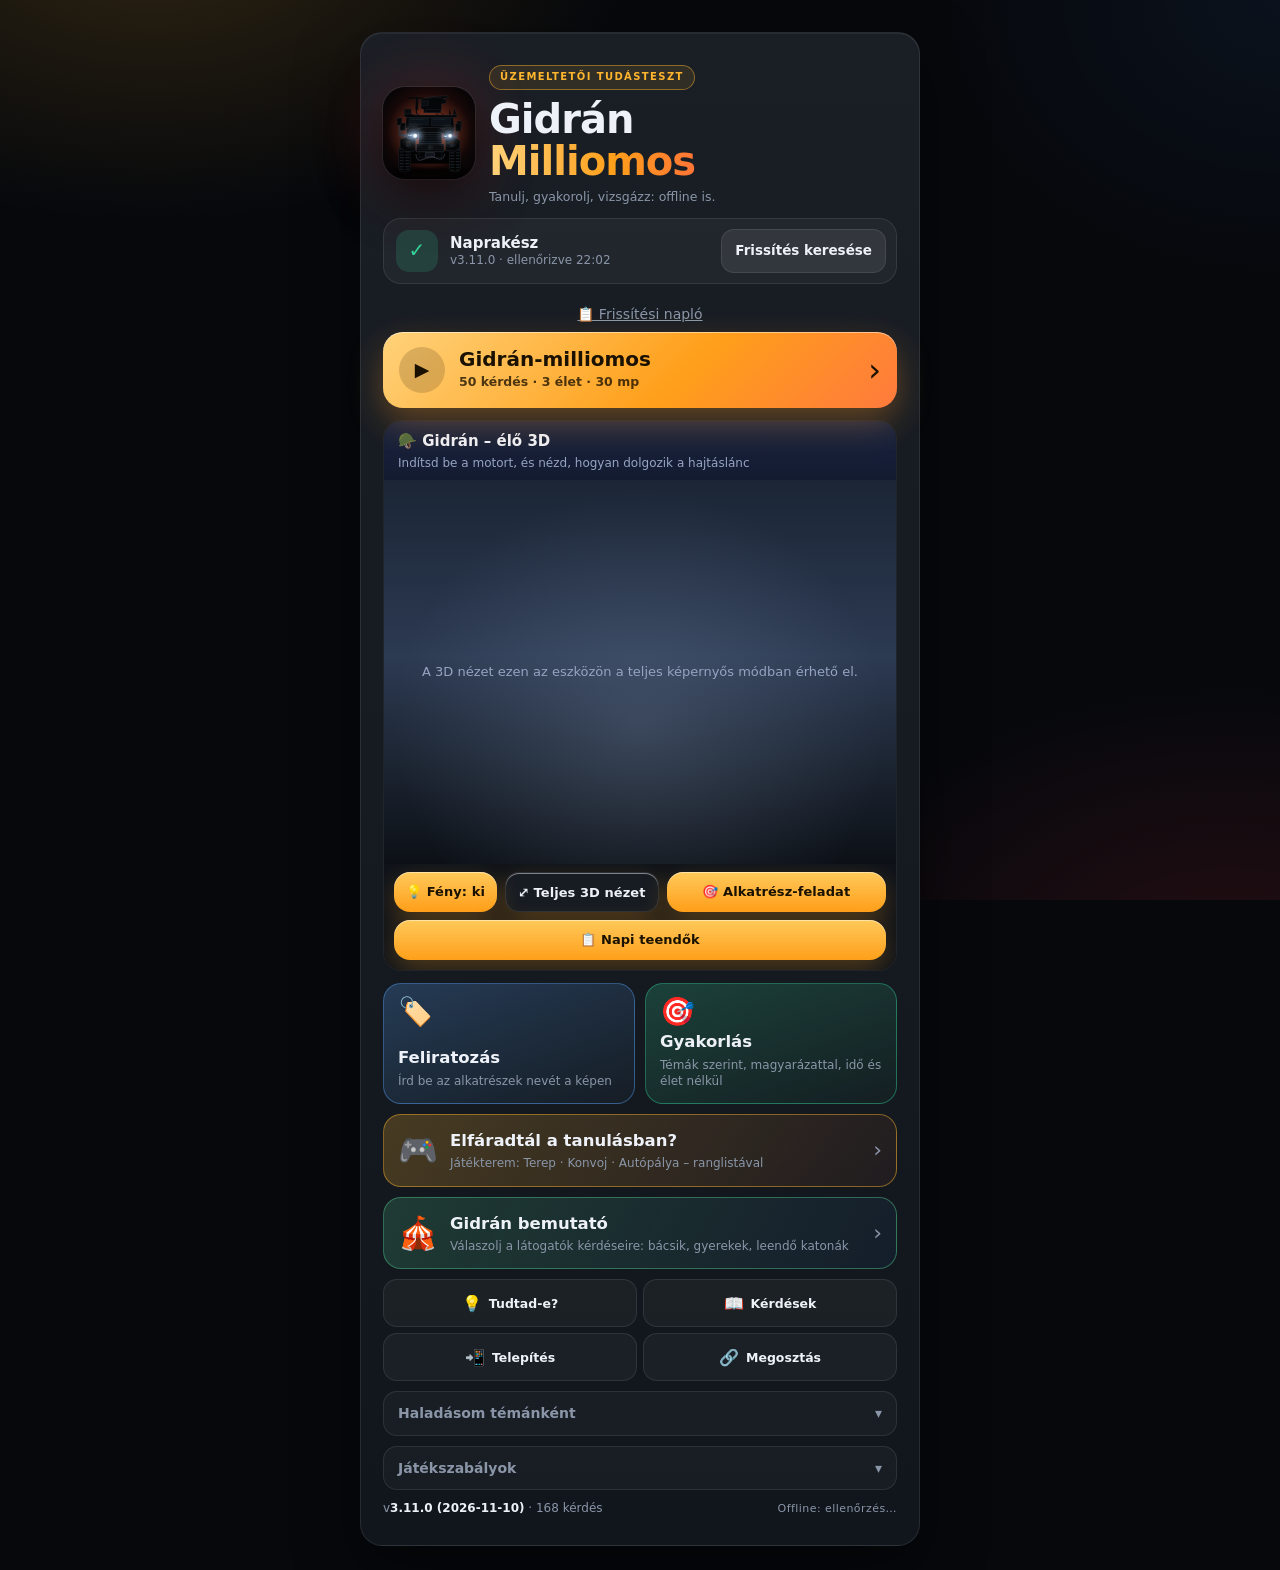
==== commit b9b325e1: "3D Gidrán: élethűbb megjelenítés, feladat-mód, napi teendők (v3.11.0) - WebGL: vetett árnyék (árnyék" ====
--- a/index.html
+++ b/index.html
@@ -599,7 +599,7 @@
   </aside>
 </section>
 
-<div class="modal hide" id="logModal" role="dialog" aria-modal="true" aria-labelledby="logTitle"><div class="card logcard"><h2 id="logTitle">Frissítési napló</h2><div class="logbody"><div class="cl"><b>v3.10.0</b><small>2026-10-27</small><ul><li>Új Megosztás képernyő: QR-kód + másolható link + meghívókód (ABCDE-FGHJK) – a QR és a link ugyanazt a címet tartalmazza (?meghiv=KÓD)</li><li>Telepítő varázsló a QR-ral/linkkel megnyitott, még nem telepített appnál: Android (natív „Telepítés most”, Samsung/Chrome útmutató, Chrome-megnyitás üzenetküldőből) és iPhone (lépésenkénti útmutató, link Safarihoz)</li><li>Telepítés után az ikonról induló app egyből a regisztrációhoz visz a meghívókóddal; iPhone-on a link a manifestbe kerül, tartalékként kód/link beillesztése mező</li></ul></div><div class="cl"><b>v3.9.0</b><small>2026-10-20</small><ul><li>3D modell pontosítás a gyári ábrák és fotó alapján: sík, vízszintes bordás hűtőmaszk (keret, terepszín sávok, kis logó)</li><li>Ajtók: nagyobbak, lekerekített felső sarkúak, ablakkerettel, zsanérokkal, tüzelőnyílással, fogantyúval, alsó panellel – a valós helyzetben (a két ajtó a tengelyek között)</li><li>Sárvédők: szögletes, ferde felső lemez és külső oldallemez; küszöb-lemez az ajtók alatt, motorház alsó oldallemezek</li></ul></div><div class="cl"><b>v3.8.0</b><small>2026-10-19</small><ul><li>Alkatrészre koppintás után könnyű a kilépés: nagy ✕ gomb a panel sarkában (azonnal reagál), újabb koppintás az üres területre vagy ugyanarra az alkatrészre, illetve Esc is bezárja</li><li>Kisebb alkatrészpanel: a leírás 3 sorra rövidítve, „Több” gombbal vagy a szövegre koppintva kinyitható – több hely marad a modellnek</li></ul></div><div class="cl"><b>v3.7.0</b><small>2026-10-19</small><ul><li>Rugózás és lengéscsillapítás: gyorsításkor a karosszéria enyhén hátradől, fékezéskor előrebukik, majd csillapítva visszaáll (a kerekek rugózatlanok)</li><li>Új SATUFÉK gomb (billentyű: szóköz): a kerekek blokkolnak, megáll a forgásuk, füstölnek, fékcsík marad a talajon, és csikorog – a FÉK fokozatos, blokkolásmentes</li><li>A motor és az automata váltó eléri a 120 km/h-t (hatodik fokozat, ~1650 f/p)</li></ul></div><div class="cl"><b>v3.6.0</b><small>2026-10-19</small><ul><li>Álló nézetben a jármű a képernyő felét is kitölti, a vezérlők kompaktak</li><li>Az alkatrész-leírás a modell fölé kerül kis, áttetsző kártyaként (✕-szel bezárható); az alkatrészlista külön „Alkatrészek” fülre került</li><li>Fekvő nézetben a modell balra, a vezérlők jobb oldali sávba kerülnek, a leírás a kép sarkában olvasható, de nem takar sokat</li></ul></div><div class="cl"><b>v3.5.1</b><small>2026-10-19</small><ul><li>Javítás: haladáskor a talaj már hátrafelé mozog (előre menő járműnél), tolatáskor előre; kavicsos, kerékvágásos talaj</li><li>Finomítások: csörlő a lökhárító alatt, tetőperem, ajtózsanérok, motorháztető-zsanérok</li></ul></div><div class="cl"><b>v3.5.0</b><small>2026-10-19</small><ul><li>Kapcsolható fények: tompított, távolsági, keresőlámpa, kék-piros villogó, vészvillogó – a lámpatestek világítanak, a tompított/távolsági fény a talajon is látszik; a fék- és tolatólámpa automatikus</li><li>Új, áttekinthető kezelőfelület: három fül (Vezetés · Fények · Szétszedés), nagy gombok, lépésről lépésre súgó („① Indítsd be a motort…”)</li><li>A főképernyőn gyors fénykapcsoló</li></ul></div><div class="cl"><b>v3.4.3</b><small>2026-10-19</small><ul><li>Hibajavítás: a főképernyőn a billentyűzet (szóköz, nyilak) már nem zavarja az oldal használatát; fényesebb fényszóró-lencsék; ellenőrzött GL-környezetvesztés, görgetés és méretváltozás</li></ul></div><div class="cl"><b>v3.4.2</b><small>2026-10-19</small><ul><li>Hűtőmaszk: szélesebb, 11 ferde lamellás, terepszínes, címerrel; kihorpadó lánchurok az orrnál</li><li>Fényszóró a sarokpajzs felső részén (sárga sávok védőráccsal), alatta jelzőlámpák és szellőzőrács, a rajzok szerint</li><li>Tükrök: a főtükör hátrébb és magasabban, a kiegészítő tükör előrébb és alacsonyabban, előre nyúló karral</li></ul></div><div class="cl"><b>v3.4.1</b><small>2026-10-19</small><ul><li>A 3D Gidrán külseje a valódi fotók alapján: rácsos front lamellákkal, szögletes sarokpajzsok szellőzőráccsal és fényszóróval, tetőszéli kék/piros villogók, ketreces keresőlámpa, nagy szögletes tükrök, sötét ablakkeretek, krém-zöld terepszín, fekete felnik, füstgránátvetők, ponyvával fedett fegyverplatform</li><li>Ívelt kerékjáratú sárvédők, a tükrök a motorház hátsó végén (a rajzok szerint), kék forgólámpák, sárga fényszóró-lencsék, jelzőlámpák, füstgránátvetők mindkét oldalon, kiálló APU</li><li>Kipufogófüst finomítása, az „Elöl” nézet javítva, az APU a páncéltesten belülre került</li></ul></div><div class="cl"><b>v3.4.0</b><small>2026-10-19</small><ul><li>Új, WebGL-es 3D megjelenítő: simább, élesebb kép, valódi mélységkezelés, fény-árnyék, tükröződés – és az eszközödhöz igazodó felbontás, hogy sehol se laggoljon</li><li>A 3D Gidrán a főképernyőn: forgatható, innen indítható a motor</li><li>Élő motor és hajtáslánc: motorindítás, gáz/fék, R-N-D váltó, úti/terep osztómű, automata fokozatváltás; forognak a kerekek, kardántengelyek és a hűtőventilátor, remeg a motor, füstöl a kipufogó, szól a motor</li><li>Új alkatrész: hűtőventilátor</li></ul></div><div class="cl"><b>v3.3.3</b><small>2026-10-19</small><ul><li>Gidrán 3D: szebb külső – élszerű páncéltest, sárvédők, lépcsők, terepszín-foltok, hűtőrács, szegecssorok</li><li>Mélységárnyalás, puha árnyék, színes háttér; forgatás közben automatikus részletcsökkentés a sima mozgásért</li></ul></div><div class="cl"><b>v3.3.2</b><small>2026-10-19</small><ul><li>Gidrán 3D: új „⚙ Hajtáslánc” nézet – csak az erőátvitel, a tananyag ábrájának színeivel (piros hűtő, kék motor, bézs váltó, zöld osztómű, narancs kormánymű)</li><li>Részletes hajtáslánc: Cummins motor bordákkal és turbóval, Allison váltó, oldalra tolt osztómű, kardántengelyek, differenciálművek, háromszög lengőkarok, csavarrugók, féktárcsák, kormánykerék</li><li>Valósághűbb terepgumik futófelületi bordákkal és felnivel; szebb árnyalás és fényvisszaverődés</li></ul></div><div class="cl"><b>v3.3.1</b><small>2026-10-19</small><ul><li>Gidrán 3D: újraépítve a tananyag ábrái szerint – valós méretek (tengelytáv 3255, nyomtáv 2109, magasság 2500/3345 mm), 63 alkatrész</li><li>Új alkatrészek: ajtók ablakkal és fogantyúval, hátsó ajtó, tükrök, lökhárító, hűtővédő lemez, 5 külön ülés (színezve), műszerfal, féltengelyek, féktárcsák, inverter, áramelosztó, kamerák, szerelőnyílások</li><li>Pontosított leírások (műszerfal, ülésállítások, ajtók, szerelőnyílások, hűtőrendszer, pneumatika)</li></ul></div><div class="cl"><b>v3.3.0</b><small>2026-10-19</small><ul><li>Új: „Gidrán 3D – szétszedhető” a Játékteremben: 360°-ban forgatható, szétszedhető modell, alkatrészre érintve leírás a tananyag alapján</li><li>Terep játék: a CTIS a tananyag szerinti 4 üzemmóddal (6,5 / 4,5 / 2,5 / 1,8 bar; 120 / 65 / 20 / 10 km/h), a csörlő kötélhossza 25 m</li><li>Kvíz: a motorolajon kívüli olaj-, folyadék- és zsírfajtás kérdések kikerültek</li><li>Bemutató: a konfigurációk (R20–R50) a tananyag szerint pontosítva</li></ul></div><div class="cl"><b>v3.2.1</b><small>2026-10-19</small><ul><li>Autópálya: a Gidrán a valódi felülnézeti kinézetével (SARP II torony, légszűrő-borítás, pótkerék, APU, keresőlámpák)</li><li>Autópálya: valósághűbb járművek – szedán, kombi, SUV, kisbusz, dobozos, tartály-, platós és nyerges kamion</li><li>Hibakeresés: összes játék véletlenszerű gombnyomásos tesztje, terhelésteszt, érintésvezérlés-hibák elhárítva</li></ul></div><div class="cl"><b>v3.2.0</b><small>2026-10-17</small><ul><li>Bemutató: a helyszínen más honvédségi eszközök is ki vannak állítva (Leopard 2A7HU, PzH 2000, Lynx, teherautó)</li><li>Nyüzsgő tömeg: sétálók, evők, őrjáratozó katonák, babakocsis anyukák; új látogatók: riporter, diák, veterán katona</li><li>Háttérzaj: tömegmorajlás; a Gidrán motorja csak a „🔑 Motor” gombra szólal meg</li><li>Többféle dobható dolog (tojás, paradicsom, sár, hal, 💩); néha az érdeklődő kivédi, és veszekedés lesz belőle</li><li>Veszekedésnél fegyvert lehet előrántani és figyelmeztető lövést leadni a levegőbe</li></ul></div><div class="cl"><b>v3.1.0</b><small>2026-10-16</small><ul><li>Javítva: játékból kilépéskor nem marad fekete a képernyő</li><li>Gidrán bemutató: új látogatók – okoskodó úr (nehéz, furcsa kérdések), háziasszony babakocsival (a férje katona), Rambo (fegyverek), Vincze Ricsi oktató (a kvízkérdésekből, tanítóbottal)</li><li>🥚 Tojásdobás gomb, és a jelenetben bárkire rábökhetsz</li></ul></div><div class="cl"><b>v3.0.1</b><small>2026-10-16</small><ul><li>Gidrán bemutató: hangok (a látogatók felolvassák a kérdést – bácsi mély, gyerek magas hangon –, motorindítás és üresjárat, sziréna)</li><li>A fényszóró fénycsíkja az első fényszórótól indul</li><li>Rétegsorrend (takarás) javítva: a látogatók helyesen a Gidrán előtt/mögött jelennek meg</li></ul></div><div class="cl"><b>v3.0.0</b><small>2026-10-16</small><ul><li>Új: Gidrán bemutató – kiállított Gidrán, látogatók kérdései (idős bácsik, gyerekek, leendő katonák), válasz saját szavakkal, lámpa + sziréna gomb</li><li>A kvíz kérdései véletlen nehézségi sorrendben jönnek, a legnehezebb is lehet az első</li></ul></div><div class="cl"><b>v2.9.6</b><small>2026-10-16</small><ul><li>Tömbösített hűtőrendszer feliratozás: többféle, saját szavas válasz is elfogadott</li></ul></div><div class="cl"><b>v2.9.5</b><small>2026-10-16</small><ul><li>Frissítési napló a főoldalon</li></ul></div><div class="cl"><b>v2.9.4</b><small>2026-10-16</small><ul><li>Feliratozó feladat: „Differenciálmű” a hivatalos név (a hátsó is elfogadott)</li></ul></div><div class="cl"><b>v2.9.3</b><small>2026-10-16</small><ul><li>Erőátvitel feliratozás: „Tömbösített hűtő” a helyes megnevezés</li></ul></div><div class="cl"><b>v2.9.2</b><small>2026-10-16</small><ul><li>Beírós feladatoknál (méretek, tömegek) nincs időzítő</li></ul></div><div class="cl"><b>v2.9.1</b><small>2026-10-16</small><ul><li>Terep: üzemanyag 2×100 l tartály</li></ul></div><div class="cl"><b>v2.9.0</b><small>2026-10-15</small><ul><li>Terep: 10× hosszabb pálya, nehezedő biomok (hó, jég, mocsár, mélysár, kő, homok)</li><li>Oldalnézetes autópálya-szakasz a Terepben, 5 gépes Gidrán-konvoj csatlakozik</li><li>Kézifék a Terepben, Konvojban és az Autópályán</li><li>Kis kaliberű lövések menet közben, a gépágyú automatikusan visszalő</li><li>Tankolás 5× gyorsabb</li><li>Realisztikusabb Gidrán modell</li></ul></div><div class="cl"><b>v2.8.0</b><small>2026-10-15</small><ul><li>Játékterem a kvízben: „Elfáradtál a tanulásban?” gomb</li><li>Gidrán Terep, Konvoj és új Autópálya játék, valósághűbb fizikával</li><li>Csörlős mocsárkiszabadítás, vizes átkelés a talajjal egy síkban</li><li>Ranglista regisztrált felhasználóknak</li><li>Új „Tudtad-e?” kisokos Gidrán-tippekkel és terepes extrákkal</li><li>Dedikált frissítés gomb</li></ul></div><div class="cl"><b>v2.7.0</b><small>2026-10</small><ul><li>Teljes újratervezés: egyszerűbb, barátságosabb tanulófelület</li><li>Beírós és feliratozós feladatok, új gombok és csempék</li><li>Offline működés minden platformon</li></ul></div></div><button class="btn" id="logClose" type="button">Bezár</button></div></div>
+<div class="modal hide" id="logModal" role="dialog" aria-modal="true" aria-labelledby="logTitle"><div class="card logcard"><h2 id="logTitle">Frissítési napló</h2><div class="logbody"><div class="cl"><b>v3.11.0</b><small>2026-11-10</small><ul><li>Élethűbb 3D Gidrán: valódi vetett árnyék (a talajon és az alkatrészeken is), matt festék- és porhatás, műtermi padló, lágyabb fények</li><li>Robbantott ábra: lépcsőzetes, sima szétszedés (▶ Szétszedés gomb), szaggatott szerelési vonalak, bekapcsolható 🏷 feliratok az alkatrészeken</li><li>Új 🎯 Feladat fül: „Keresd meg” (bökj rá a modellen) és „Mi ez?” (válaszd ki a nevét) – rendszer szerint szűrhető, a hibázott alkatrészek gyakrabban jönnek, a haladásodat megjegyzi</li><li>Új 📋 Napi teendők: menet előtt · MEÁ-zás · visszameázás – kipipálható lista okosságokkal, saját tételekkel bővíthető, a 📍 3D gomb megmutatja az alkatrészt a modellen</li><li>Simább kezelőfelület: finom átmenetek, nagyobb csúszka, jobb fülek; javítás: az Alaphelyzet a páncél átlátszóságát is visszaállítja, gyenge eszközön az árnyék magától kikapcsol</li></ul></div><div class="cl"><b>v3.10.0</b><small>2026-10-27</small><ul><li>Új Megosztás képernyő: QR-kód + másolható link + meghívókód (ABCDE-FGHJK) – a QR és a link ugyanazt a címet tartalmazza (?meghiv=KÓD)</li><li>Telepítő varázsló a QR-ral/linkkel megnyitott, még nem telepített appnál: Android (natív „Telepítés most”, Samsung/Chrome útmutató, Chrome-megnyitás üzenetküldőből) és iPhone (lépésenkénti útmutató, link Safarihoz)</li><li>Telepítés után az ikonról induló app egyből a regisztrációhoz visz a meghívókóddal; iPhone-on a link a manifestbe kerül, tartalékként kód/link beillesztése mező</li></ul></div><div class="cl"><b>v3.9.0</b><small>2026-10-20</small><ul><li>3D modell pontosítás a gyári ábrák és fotó alapján: sík, vízszintes bordás hűtőmaszk (keret, terepszín sávok, kis logó)</li><li>Ajtók: nagyobbak, lekerekített felső sarkúak, ablakkerettel, zsanérokkal, tüzelőnyílással, fogantyúval, alsó panellel – a valós helyzetben (a két ajtó a tengelyek között)</li><li>Sárvédők: szögletes, ferde felső lemez és külső oldallemez; küszöb-lemez az ajtók alatt, motorház alsó oldallemezek</li></ul></div><div class="cl"><b>v3.8.0</b><small>2026-10-19</small><ul><li>Alkatrészre koppintás után könnyű a kilépés: nagy ✕ gomb a panel sarkában (azonnal reagál), újabb koppintás az üres területre vagy ugyanarra az alkatrészre, illetve Esc is bezárja</li><li>Kisebb alkatrészpanel: a leírás 3 sorra rövidítve, „Több” gombbal vagy a szövegre koppintva kinyitható – több hely marad a modellnek</li></ul></div><div class="cl"><b>v3.7.0</b><small>2026-10-19</small><ul><li>Rugózás és lengéscsillapítás: gyorsításkor a karosszéria enyhén hátradől, fékezéskor előrebukik, majd csillapítva visszaáll (a kerekek rugózatlanok)</li><li>Új SATUFÉK gomb (billentyű: szóköz): a kerekek blokkolnak, megáll a forgásuk, füstölnek, fékcsík marad a talajon, és csikorog – a FÉK fokozatos, blokkolásmentes</li><li>A motor és az automata váltó eléri a 120 km/h-t (hatodik fokozat, ~1650 f/p)</li></ul></div><div class="cl"><b>v3.6.0</b><small>2026-10-19</small><ul><li>Álló nézetben a jármű a képernyő felét is kitölti, a vezérlők kompaktak</li><li>Az alkatrész-leírás a modell fölé kerül kis, áttetsző kártyaként (✕-szel bezárható); az alkatrészlista külön „Alkatrészek” fülre került</li><li>Fekvő nézetben a modell balra, a vezérlők jobb oldali sávba kerülnek, a leírás a kép sarkában olvasható, de nem takar sokat</li></ul></div><div class="cl"><b>v3.5.1</b><small>2026-10-19</small><ul><li>Javítás: haladáskor a talaj már hátrafelé mozog (előre menő járműnél), tolatáskor előre; kavicsos, kerékvágásos talaj</li><li>Finomítások: csörlő a lökhárító alatt, tetőperem, ajtózsanérok, motorháztető-zsanérok</li></ul></div><div class="cl"><b>v3.5.0</b><small>2026-10-19</small><ul><li>Kapcsolható fények: tompított, távolsági, keresőlámpa, kék-piros villogó, vészvillogó – a lámpatestek világítanak, a tompított/távolsági fény a talajon is látszik; a fék- és tolatólámpa automatikus</li><li>Új, áttekinthető kezelőfelület: három fül (Vezetés · Fények · Szétszedés), nagy gombok, lépésről lépésre súgó („① Indítsd be a motort…”)</li><li>A főképernyőn gyors fénykapcsoló</li></ul></div><div class="cl"><b>v3.4.3</b><small>2026-10-19</small><ul><li>Hibajavítás: a főképernyőn a billentyűzet (szóköz, nyilak) már nem zavarja az oldal használatát; fényesebb fényszóró-lencsék; ellenőrzött GL-környezetvesztés, görgetés és méretváltozás</li></ul></div><div class="cl"><b>v3.4.2</b><small>2026-10-19</small><ul><li>Hűtőmaszk: szélesebb, 11 ferde lamellás, terepszínes, címerrel; kihorpadó lánchurok az orrnál</li><li>Fényszóró a sarokpajzs felső részén (sárga sávok védőráccsal), alatta jelzőlámpák és szellőzőrács, a rajzok szerint</li><li>Tükrök: a főtükör hátrébb és magasabban, a kiegészítő tükör előrébb és alacsonyabban, előre nyúló karral</li></ul></div><div class="cl"><b>v3.4.1</b><small>2026-10-19</small><ul><li>A 3D Gidrán külseje a valódi fotók alapján: rácsos front lamellákkal, szögletes sarokpajzsok szellőzőráccsal és fényszóróval, tetőszéli kék/piros villogók, ketreces keresőlámpa, nagy szögletes tükrök, sötét ablakkeretek, krém-zöld terepszín, fekete felnik, füstgránátvetők, ponyvával fedett fegyverplatform</li><li>Ívelt kerékjáratú sárvédők, a tükrök a motorház hátsó végén (a rajzok szerint), kék forgólámpák, sárga fényszóró-lencsék, jelzőlámpák, füstgránátvetők mindkét oldalon, kiálló APU</li><li>Kipufogófüst finomítása, az „Elöl” nézet javítva, az APU a páncéltesten belülre került</li></ul></div><div class="cl"><b>v3.4.0</b><small>2026-10-19</small><ul><li>Új, WebGL-es 3D megjelenítő: simább, élesebb kép, valódi mélységkezelés, fény-árnyék, tükröződés – és az eszközödhöz igazodó felbontás, hogy sehol se laggoljon</li><li>A 3D Gidrán a főképernyőn: forgatható, innen indítható a motor</li><li>Élő motor és hajtáslánc: motorindítás, gáz/fék, R-N-D váltó, úti/terep osztómű, automata fokozatváltás; forognak a kerekek, kardántengelyek és a hűtőventilátor, remeg a motor, füstöl a kipufogó, szól a motor</li><li>Új alkatrész: hűtőventilátor</li></ul></div><div class="cl"><b>v3.3.3</b><small>2026-10-19</small><ul><li>Gidrán 3D: szebb külső – élszerű páncéltest, sárvédők, lépcsők, terepszín-foltok, hűtőrács, szegecssorok</li><li>Mélységárnyalás, puha árnyék, színes háttér; forgatás közben automatikus részletcsökkentés a sima mozgásért</li></ul></div><div class="cl"><b>v3.3.2</b><small>2026-10-19</small><ul><li>Gidrán 3D: új „⚙ Hajtáslánc” nézet – csak az erőátvitel, a tananyag ábrájának színeivel (piros hűtő, kék motor, bézs váltó, zöld osztómű, narancs kormánymű)</li><li>Részletes hajtáslánc: Cummins motor bordákkal és turbóval, Allison váltó, oldalra tolt osztómű, kardántengelyek, differenciálművek, háromszög lengőkarok, csavarrugók, féktárcsák, kormánykerék</li><li>Valósághűbb terepgumik futófelületi bordákkal és felnivel; szebb árnyalás és fényvisszaverődés</li></ul></div><div class="cl"><b>v3.3.1</b><small>2026-10-19</small><ul><li>Gidrán 3D: újraépítve a tananyag ábrái szerint – valós méretek (tengelytáv 3255, nyomtáv 2109, magasság 2500/3345 mm), 63 alkatrész</li><li>Új alkatrészek: ajtók ablakkal és fogantyúval, hátsó ajtó, tükrök, lökhárító, hűtővédő lemez, 5 külön ülés (színezve), műszerfal, féltengelyek, féktárcsák, inverter, áramelosztó, kamerák, szerelőnyílások</li><li>Pontosított leírások (műszerfal, ülésállítások, ajtók, szerelőnyílások, hűtőrendszer, pneumatika)</li></ul></div><div class="cl"><b>v3.3.0</b><small>2026-10-19</small><ul><li>Új: „Gidrán 3D – szétszedhető” a Játékteremben: 360°-ban forgatható, szétszedhető modell, alkatrészre érintve leírás a tananyag alapján</li><li>Terep játék: a CTIS a tananyag szerinti 4 üzemmóddal (6,5 / 4,5 / 2,5 / 1,8 bar; 120 / 65 / 20 / 10 km/h), a csörlő kötélhossza 25 m</li><li>Kvíz: a motorolajon kívüli olaj-, folyadék- és zsírfajtás kérdések kikerültek</li><li>Bemutató: a konfigurációk (R20–R50) a tananyag szerint pontosítva</li></ul></div><div class="cl"><b>v3.2.1</b><small>2026-10-19</small><ul><li>Autópálya: a Gidrán a valódi felülnézeti kinézetével (SARP II torony, légszűrő-borítás, pótkerék, APU, keresőlámpák)</li><li>Autópálya: valósághűbb járművek – szedán, kombi, SUV, kisbusz, dobozos, tartály-, platós és nyerges kamion</li><li>Hibakeresés: összes játék véletlenszerű gombnyomásos tesztje, terhelésteszt, érintésvezérlés-hibák elhárítva</li></ul></div><div class="cl"><b>v3.2.0</b><small>2026-10-17</small><ul><li>Bemutató: a helyszínen más honvédségi eszközök is ki vannak állítva (Leopard 2A7HU, PzH 2000, Lynx, teherautó)</li><li>Nyüzsgő tömeg: sétálók, evők, őrjáratozó katonák, babakocsis anyukák; új látogatók: riporter, diák, veterán katona</li><li>Háttérzaj: tömegmorajlás; a Gidrán motorja csak a „🔑 Motor” gombra szólal meg</li><li>Többféle dobható dolog (tojás, paradicsom, sár, hal, 💩); néha az érdeklődő kivédi, és veszekedés lesz belőle</li><li>Veszekedésnél fegyvert lehet előrántani és figyelmeztető lövést leadni a levegőbe</li></ul></div><div class="cl"><b>v3.1.0</b><small>2026-10-16</small><ul><li>Javítva: játékból kilépéskor nem marad fekete a képernyő</li><li>Gidrán bemutató: új látogatók – okoskodó úr (nehéz, furcsa kérdések), háziasszony babakocsival (a férje katona), Rambo (fegyverek), Vincze Ricsi oktató (a kvízkérdésekből, tanítóbottal)</li><li>🥚 Tojásdobás gomb, és a jelenetben bárkire rábökhetsz</li></ul></div><div class="cl"><b>v3.0.1</b><small>2026-10-16</small><ul><li>Gidrán bemutató: hangok (a látogatók felolvassák a kérdést – bácsi mély, gyerek magas hangon –, motorindítás és üresjárat, sziréna)</li><li>A fényszóró fénycsíkja az első fényszórótól indul</li><li>Rétegsorrend (takarás) javítva: a látogatók helyesen a Gidrán előtt/mögött jelennek meg</li></ul></div><div class="cl"><b>v3.0.0</b><small>2026-10-16</small><ul><li>Új: Gidrán bemutató – kiállított Gidrán, látogatók kérdései (idős bácsik, gyerekek, leendő katonák), válasz saját szavakkal, lámpa + sziréna gomb</li><li>A kvíz kérdései véletlen nehézségi sorrendben jönnek, a legnehezebb is lehet az első</li></ul></div><div class="cl"><b>v2.9.6</b><small>2026-10-16</small><ul><li>Tömbösített hűtőrendszer feliratozás: többféle, saját szavas válasz is elfogadott</li></ul></div><div class="cl"><b>v2.9.5</b><small>2026-10-16</small><ul><li>Frissítési napló a főoldalon</li></ul></div><div class="cl"><b>v2.9.4</b><small>2026-10-16</small><ul><li>Feliratozó feladat: „Differenciálmű” a hivatalos név (a hátsó is elfogadott)</li></ul></div><div class="cl"><b>v2.9.3</b><small>2026-10-16</small><ul><li>Erőátvitel feliratozás: „Tömbösített hűtő” a helyes megnevezés</li></ul></div><div class="cl"><b>v2.9.2</b><small>2026-10-16</small><ul><li>Beírós feladatoknál (méretek, tömegek) nincs időzítő</li></ul></div><div class="cl"><b>v2.9.1</b><small>2026-10-16</small><ul><li>Terep: üzemanyag 2×100 l tartály</li></ul></div><div class="cl"><b>v2.9.0</b><small>2026-10-15</small><ul><li>Terep: 10× hosszabb pálya, nehezedő biomok (hó, jég, mocsár, mélysár, kő, homok)</li><li>Oldalnézetes autópálya-szakasz a Terepben, 5 gépes Gidrán-konvoj csatlakozik</li><li>Kézifék a Terepben, Konvojban és az Autópályán</li><li>Kis kaliberű lövések menet közben, a gépágyú automatikusan visszalő</li><li>Tankolás 5× gyorsabb</li><li>Realisztikusabb Gidrán modell</li></ul></div><div class="cl"><b>v2.8.0</b><small>2026-10-15</small><ul><li>Játékterem a kvízben: „Elfáradtál a tanulásban?” gomb</li><li>Gidrán Terep, Konvoj és új Autópálya játék, valósághűbb fizikával</li><li>Csörlős mocsárkiszabadítás, vizes átkelés a talajjal egy síkban</li><li>Ranglista regisztrált felhasználóknak</li><li>Új „Tudtad-e?” kisokos Gidrán-tippekkel és terepes extrákkal</li><li>Dedikált frissítés gomb</li></ul></div><div class="cl"><b>v2.7.0</b><small>2026-10</small><ul><li>Teljes újratervezés: egyszerűbb, barátságosabb tanulófelület</li><li>Beírós és feliratozós feladatok, új gombok és csempék</li><li>Offline működés minden platformon</li></ul></div></div><button class="btn" id="logClose" type="button">Bezár</button></div></div>
 <div class="modal hide" id="exitModal" role="dialog" aria-modal="true" aria-labelledby="exitTitle">
   <div class="card">
     <h2 id="exitTitle">Kilépsz a játékból?</h2>
@@ -1548,7 +1548,7 @@
 };
 return req("index")})();</script>
 <script>
-var APP_VERSION = "3.10.0", APP_DATE = "2026-10-19";
+var APP_VERSION = "3.11.0", APP_DATE = "2026-11-10";
 var BANK = [{"q": "Mi a teendő diffzár vagy osztómű kapcsolása előtt?", "o": ["A harcjárművet le kell lassítani 20 km/h alá", "A harcjárművet teljesen meg kell állítani és a váltót „N” állásba kell tenni", "A motort le kell állítani, majd újra kell indítani"], "a": 1, "d": 2, "t": "Biztonság", "e": "Diffzár és osztómű kapcsolása csak álló járműnél, „N” váltóállásban szabad. Menet közbeni kapcsolás a hajtásláncot károsítja.", "r": "1. Általános biztonsági rendszabályok"}, {"q": "Mivel szabad tisztítani a harcjármű ablakait?", "o": ["Bármilyen ablaktisztító folyékony vegyszerrel", "Nem vegyszeres, nedves ruhával", "Fagyálló folyadékkal"], "a": 1, "d": 2, "t": "Biztonság", "e": "Az ablakok csak nem vegyszeres, nedves ruhával tisztíthatók. Az ablaktisztító vegyszer és a fagyálló nem engedélyezett (az ablakok belső felülete polikarbonát bevonatú).", "r": "1. Általános biztonsági rendszabályok"}, {"q": "Folyó vagy csöpögő tüzelőanyagból keletkezett tűz esetén milyen irányban kell oltani?", "o": ["Lentről felfelé", "Elölről hátrafelé", "Felülről lefelé"], "a": 2, "d": 2, "t": "Biztonság", "e": "Folyó vagy csöpögő tüzelőanyag tüzét felülről lefelé kell oltani.", "r": "1. Általános biztonsági rendszabályok"}, {"q": "Engedélyezett-e a harcjármű átalakítása?", "o": ["Igen, szabadon", "Csak gyári engedéllyel", "Szigorúan tilos"], "a": 2, "d": 1, "t": "Biztonság", "e": "A harcjármű átalakítása szigorúan tilos, mert a páncélvédelem, a biztonsági rendszerek és a gyári tanúsítás is sérülhet.", "r": "1. Általános biztonsági rendszabályok"}, {"q": "Mennyi a harcjármű tömege fegyverzet nélkül?", "o": ["15.200 kg", "16.800 kg", "18.500 kg"], "a": 0, "d": 1, "t": "Alapadatok", "e": "A jármű tömege fegyverzet nélkül 15.200 kg. A 16.800 kg a harci tömeg (fegyverzettel).", "r": "2. Harcjármű alapadatai"}, {"q": "Mennyi a harci tömeg (fegyverzettel együtt)?", "o": ["15.200 kg", "16.800 kg", "17.900 kg"], "a": 1, "d": 1, "t": "Alapadatok", "e": "A harci tömeg (fegyverzettel együtt) 16.800 kg. A 15.200 kg a fegyverzet nélküli tömeg.", "r": "2. Harcjármű alapadatai"}, {"q": "Hány fő katonát tud szállítani a Gidrán (a benne elhelyezett ülések száma alapján)?", "o": ["5 fő", "7 fő", "9 fő"], "a": 1, "d": 1, "t": "Alapadatok", "e": "A Gidránban 7 ülés van, ennyi katonát szállít.", "r": "2. Harcjármű alapadatai"}, {"q": "Milyen biztonsági öv van minden ülésen?", "o": ["3-pontos", "4-pontos", "5-pontos"], "a": 2, "d": 1, "t": "Alapadatok", "e": "Minden ülésen 5-pontos biztonsági öv van, nem 3- vagy 4-pontos.", "r": "2. Harcjármű alapadatai"}, {"q": "Mi található minden ülés alatt?", "o": ["Robbanáselnyelő anyag", "Tartalék akkumulátor", "Tűzoltó palack"], "a": 0, "d": 1, "t": "Alapadatok", "e": "Minden ülés alatt robbanáselnyelő anyag van (nem akkumulátor, nem tűzoltó palack).", "r": "2. Harcjármű alapadatai"}, {"q": "A STANAG 4569 szabvány szerint milyen szintű a körkörös ballisztikus védelem?", "o": ["2+", "4a", "2b"], "a": 0, "d": 1, "t": "Páncélvédelem", "e": "A körkörös ballisztikus védelem STANAG 4569 szerint 2+ szintű. A 4a és a 2b az aknavédelemhez tartozik (jármű alatt).", "r": "3. Páncélvédelem"}, {"q": "Mekkora robbanóanyag-mennyiségnek áll ellen a páncéltest alatti védelem (Stanag 4569, 2b szint)?", "o": ["10 kg TNT egyenérték", "6 kg TNT egyenérték", "3 kg TNT egyenérték"], "a": 1, "d": 3, "t": "Páncélvédelem", "e": "A páncéltest alatti védelem a STANAG 4569 2b szintje: 6 kg TNT egyenérték. A 10 kg TNT a 4a szint (kerekek alatt).", "r": "3. Páncélvédelem"}, {"q": "Milyen szabvány és szint védi az ablakok üvegfelületét?", "o": ["EN 1063 BR7", "Stanag 4569 4a", "ISO 11158"], "a": 0, "d": 1, "t": "Páncélvédelem", "e": "Az ablakok üvegfelülete EN 1063 BR7 szintű védelmet ad. A STANAG 4569 a páncélzatra vonatkozik, az ISO 11158 hidraulikaolaj-szabvány.", "r": "3. Páncélvédelem"}, {"q": "Milyen anyaggal van bevonva az ablakok belső felülete?", "o": ["Üveggyapot", "Polikarbonát", "Kerámia réteg"], "a": 1, "d": 3, "t": "Páncélvédelem", "e": "Az ablakok belső felülete polikarbonát bevonatú (szilánkfogó réteg).", "r": "3. Páncélvédelem"}, {"q": "Milyen típusú a Gidrán motorja?", "o": ["Benzines, szívó", "Common-rail Turbo-Diesel", "Hibrid elektromos"], "a": 1, "d": 1, "t": "Motor", "e": "A motor common-rail rendszerű, turbófeltöltésű dízel (Cummins ISL9E3 375).", "r": "4. Motor"}, {"q": "Mekkora a motor hengerűrtartalma?", "o": ["6,7 liter", "8,9 liter", "10,2 liter"], "a": 1, "d": 1, "t": "Motor", "e": "A Cummins ISL9E3 hengerűrtartalma 8,9 liter.", "r": "4. Motor"}, {"q": "Mekkora a motor maximális teljesítménye?", "o": ["220 kW (300 LE)", "276 kW (375 LE)", "320 kW (435 LE)"], "a": 1, "d": 1, "t": "Motor", "e": "A motor maximális teljesítménye 276 kW, ami 375 LE (innen a típusjel: 375).", "r": "4. Motor"}, {"q": "Milyen elrendezésű és hány hengeres a motor?", "o": ["Soros, 6 hengeres", "V alakú, 8 hengeres", "Boxer, 4 hengeres"], "a": 0, "d": 1, "t": "Motor", "e": "A motor soros elrendezésű, 6 hengeres.", "r": "4. Motor"}, {"q": "Mekkora az üzemanyagtartály összkapacitása?", "o": ["2×80 liter", "2×100 liter", "2×120 liter"], "a": 1, "d": 1, "t": "Motor", "e": "Az üzemanyagtartály összkapacitása 2×100 liter, vagyis két 100 literes tartály.", "r": "4. Motor"}, {"q": "Milyen típusú és márkájú a nyomatékváltó?", "o": ["Allison 3200 SP, automata", "ZF 8HP, manuális", "Cummins CT6, félautomata"], "a": 0, "d": 1, "t": "Erőátvitel", "e": "A nyomatékváltó Allison 3200 SP, automata.", "r": "5. Erőátvitel"}, {"q": "Hány előre- és hátramenet fokozattal rendelkezik a váltó?", "o": ["5 előre, 1 hátra", "6 előre, 1 hátra", "8 előre, 2 hátra"], "a": 1, "d": 1, "t": "Erőátvitel", "e": "Az Allison váltó 6 előre- és 1 hátrameneti fokozatú (6+1).", "r": "5. Erőátvitel"}, {"q": "Az osztómű „H” állásában mekkora a maximális sebesség?", "o": ["50 km/h", "90 km/h", "120 km/h"], "a": 2, "d": 3, "t": "Erőátvitel", "e": "Az osztómű „H” (gyors) állásában a maximális sebesség 120 km/h. Az „L” állás a terepi, nagy nyomatékú tartomány.", "r": "5. Erőátvitel"}, {"q": "Az osztómű „L” állásában mekkora a maximális nyomaték?", "o": ["1550 Nm", "2500 Nm", "3720 Nm"], "a": 2, "d": 3, "t": "Erőátvitel", "e": "Az osztómű „L” állásában a maximális nyomaték 3720 Nm. A motoré 1550 Nm, az „L” áttétel ezt szorozza meg.", "r": "5. Erőátvitel"}, {"q": "Mivel kell egyenesben lennie a kormánykeréknek, amikor a hátsó és/vagy mellső diffzár aktív?", "o": ["Csak vezetés közben, álló helyzetben nem szükséges", "Igen, egyenesben kell lennie, különben a hajtásrendszer sérülhet", "Nem számít, a zárak véd a sérüléstől"], "a": 1, "d": 2, "t": "Erőátvitel", "e": "Zárt diffnél a kormánynak egyenesben kell lennie, különben a kerekek eltérő útja miatt a hajtásrendszer feszül és sérülhet.", "r": "5. Erőátvitel"}, {"q": "Milyen sorrendben kell aktiválni a differenciálzárakat nehéz terepen?", "o": ["Mellső → hátsó → hossz", "Hossz → hátsó → mellső", "Hátsó → mellső → hossz"], "a": 1, "d": 2, "t": "Erőátvitel", "e": "A zárási sorrend: hossz → hátsó → mellső. Oldáskor fordítva.", "r": "5. Erőátvitel"}, {"q": "Mi az osztómű kapcsolási feltétele?", "o": ["A jármű álljon meg, váltó „N” állásban legyen", "A jármű haladjon 10 km/h alatt", "Nincs különösebb feltétel"], "a": 0, "d": 2, "t": "Erőátvitel", "e": "Az osztómű csak álló járműnél, „N” váltóállásban kapcsolható.", "r": "5. Erőátvitel"}, {"q": "Milyen felfüggesztési rendszerrel rendelkezik a Gidrán?", "o": ["Merev tengelyes", "Teljesen független kerékfelfüggesztés", "Légrugós, félig független"], "a": 1, "d": 1, "t": "Futómű, CTIS", "e": "A Gidrán teljesen független kerékfelfüggesztésű, nem merev tengelyes.", "r": "6. Felfüggesztés, fékek, kerekek, CTIS"}, {"q": "Defektes gumiabronccsal (Run-Flat gyűrűvel) legfeljebb milyen sebességgel és távolságra közlekedhet a jármű?", "o": ["Max. 50 km/h, max. 100 km", "Max. 30 km/h, max. 50 km", "Max. 20 km/h, max. 20 km"], "a": 1, "d": 3, "t": "Futómű, CTIS", "e": "Run-Flat gyűrűvel defektesen legfeljebb 30 km/h sebességgel és legfeljebb 50 km-t szabad menni.", "r": "6. Felfüggesztés, fékek, kerekek, CTIS"}, {"q": "Mi a CTIS rendszer feladata?", "o": ["Automatikusan állítja az abroncsnyomást az útviszonyoknak megfelelően", "Szabályozza a motor hűtését", "Vezérli a differenciálzárakat"], "a": 0, "d": 1, "t": "Futómű, CTIS", "e": "A CTIS (központi abroncsnyomás-szabályozó) automatikusan állítja az abroncsnyomást az útviszonyokhoz. A diffzárakat és a hűtést nem vezérli.", "r": "6. Felfüggesztés, fékek, kerekek, CTIS"}, {"q": "Mekkora az abroncsnyomás „HIGHWAY” (közúti) módban?", "o": ["36/2,5 bar", "65/4,5 bar", "94/6,5 bar"], "a": 2, "d": 3, "t": "Futómű, CTIS", "e": "HIGHWAY (közúti) módban az abroncsnyomás 94/6,5 (psi/bar). A kisebb értékek a terepi módokhoz tartoznak.", "r": "6. Felfüggesztés, fékek, kerekek, CTIS"}, {"q": "Mekkora a maximális sebesség „EMERGENCY” (vészhelyzet) CTIS módban?", "o": ["10 km/h", "20 km/h", "65 km/h"], "a": 0, "d": 3, "t": "Futómű, CTIS", "e": "EMERGENCY (vészhelyzet) CTIS módban a maximális sebesség 10 km/h.", "r": "6. Felfüggesztés, fékek, kerekek, CTIS"}, {"q": "Melyik tartály felelős a hátsó fékkörért?", "o": ["S1", "S2", "P"], "a": 0, "d": 3, "t": "Pneumatika", "e": "A hátsó fékkör tartálya az S1. Az S2 az első fékkör, a P a kézifék.", "r": "7. Pneumatikus rendszer"}, {"q": "Melyik tartály felelős a kézifékért?", "o": ["A", "P", "S2"], "a": 1, "d": 3, "t": "Pneumatika", "e": "A kézifék tartálya a P (parking). Az S1 és S2 a fékkörök tartályai, az A a segédrendszereké.", "r": "7. Pneumatikus rendszer"}, {"q": "Mi a minimális levegőnyomás, ami alatt tilos működtetni a gépjárművet az S1, S2, P és A tartályokban?", "o": ["4 bar", "6 bar", "8 bar"], "a": 1, "d": 2, "t": "Pneumatika", "e": "Az S1, S2, P és A tartályokban 6 bar alatt tilos működtetni a járművet, mert a fékek nem működnek megbízhatóan.", "r": "7. Pneumatikus rendszer"}, {"q": "Az „A” jelű tartály mely rendszereket látja el levegővel?", "o": ["Csak a kéziféket", "CTIS, terepváltó, diffzár kapcsolók, gurítószelep", "Csak a hátsó fékköröket"], "a": 1, "d": 3, "t": "Pneumatika", "e": "Az „A” tartály a segédrendszereket látja el: CTIS, terepváltó, diffzár-kapcsolók, gurítószelep. A féktartályok az S1, S2, P.", "r": "7. Pneumatikus rendszer"}, {"q": "Hány db indító akkumulátor van a harcjárműbe szerelve?", "o": ["1 db", "2 db", "4 db"], "a": 1, "d": 1, "t": "Fedélzeti rendszerek", "e": "A harcjárműbe 2 db indító akkumulátor van szerelve.", "r": "8. Elektromos rendszer, ABV, tűzoltás, csörlő"}, {"q": "Mennyi a generátor feszültsége?", "o": ["12 V", "24 V", "28 V"], "a": 2, "d": 2, "t": "Fedélzeti rendszerek", "e": "A generátor feszültsége 28 V (24 V-os rendszerhez).", "r": "8. Elektromos rendszer, ABV, tűzoltás, csörlő"}, {"q": "Mi történik, ha az áramtalanítót bekapcsolva hagyják, miközben a gyújtáskapcsolók ki vannak kapcsolva?", "o": ["A rendszerek azonnal kikapcsolnak", "A rendszerek 80 másodperc után automatikusan kikapcsolnak", "Semmi, a rendszerek folyamatosan üzemelnek"], "a": 1, "d": 2, "t": "Fedélzeti rendszerek", "e": "Áramtalanító bekapcsolva, gyújtás nélkül, a rendszerek 80 másodperc után automatikusan kikapcsolnak. Ez védi az akkumulátort.", "r": "8. Elektromos rendszer, ABV, tűzoltás, csörlő"}, {"q": "Melyik szűrőréteg NEM része az ABV szűrőegységnek?", "o": ["HEPA szűrőbetét", "Aktívszén-szűrőbetét", "Olajszűrő betét"], "a": 2, "d": 3, "t": "Fedélzeti rendszerek", "e": "Az ABV szűrőegység HEPA és aktívszén szűrőbetétet tartalmaz. Olajszűrő betét nincs benne.", "r": "8. Elektromos rendszer, ABV, tűzoltás, csörlő"}, {"q": "Milyen oltóanyagot tartalmaznak a küzdőtéri (kabin) tűzoltópalackok?", "o": ["Por", "CO₂ (gáz)", "Hab"], "a": 1, "d": 2, "t": "Fedélzeti rendszerek", "e": "A küzdőtéri (kabin) palackok CO₂ gázt tartalmaznak, mert az nem hagy maradványt és emberi környezetben használható.", "r": "8. Elektromos rendszer, ABV, tűzoltás, csörlő"}, {"q": "Milyen oltóanyagot tartalmaz a motortéri tűzoltópalack?", "o": ["CO₂ (gáz)", "Por", "Víz"], "a": 1, "d": 2, "t": "Fedélzeti rendszerek", "e": "A motortéri tűzoltópalack port tartalmaz. A kabinban CO₂ van.", "r": "8. Elektromos rendszer, ABV, tűzoltás, csörlő"}, {"q": "Mekkora az önmentő csörlő vonóereje egy kötélágon?", "o": ["40 kN", "70 kN", "100 kN"], "a": 1, "d": 3, "t": "Fedélzeti rendszerek", "e": "Az önmentő csörlő vonóereje egy kötélágon 70 kN.", "r": "8. Elektromos rendszer, ABV, tűzoltás, csörlő"}, {"q": "Milyen hosszú az önmentő csörlő kötelének hasznos hossza?", "o": ["15 méter", "25 méter", "40 méter"], "a": 1, "d": 3, "t": "Fedélzeti rendszerek", "e": "A csörlő kötelének hasznos hossza 25 méter.", "r": "8. Elektromos rendszer, ABV, tűzoltás, csörlő"}, {"q": "Hány oldalsó ajtó található a harcjárművön?", "o": ["2", "4", "6"], "a": 1, "d": 1, "t": "Karosszéria", "e": "A harcjárművön 4 oldalsó ajtó van.", "r": "9. Karosszéria és ajtók"}, {"q": "Milyen zár javítja az ajtók zárási biztonságát?", "o": ["Aknazár", "Központi csuklós zár", "Duplazár"], "a": 0, "d": 2, "t": "Karosszéria", "e": "Az ajtók zárási biztonságát az aknazár javítja.", "r": "9. Karosszéria és ajtók"}, {"q": "A hátsó ajtó hogyan nyitható?", "o": ["Csak manuálisan", "Manuálisan és távirányítással is", "Csak a küzdőtérből"], "a": 1, "d": 1, "t": "Karosszéria", "e": "A hátsó ajtó manuálisan és távirányítással is nyitható.", "r": "9. Karosszéria és ajtók"}, {"q": "Milyen kulccsal nyithatók a szerelőnyílások és karbantartó fedelek?", "o": ["Bármilyen csavarhúzóval", "Speciális (négyszög) kulccsal", "Nem igényelnek kulcsot"], "a": 1, "d": 2, "t": "Karosszéria", "e": "A szerelőnyílások és karbantartó fedelek speciális (négyszög) kulccsal nyithatók, így illetéktelen nem fér hozzá.", "r": "9. Karosszéria és ajtók"}, {"q": "Mi a „MODE” gomb funkciója az Allison váltó kezelőpaneljén?", "o": ["Átkapcsolás a váltó hibakódok között", "Fokozat korlátozása felfelé", "Motorfék bekapcsolása"], "a": 0, "d": 2, "t": "Kezelőszervek", "e": "Az Allison kezelőpanelén a „MODE” gomb a hibakódok közti átkapcsolásra szolgál (diagnosztika).", "r": "10. Kezelőszervek és műszerfal"}, {"q": "Mit jelez a világítás- és álcafény kapcsológomb „S2” állása?", "o": ["Teljes álcafény, minden lámpa kikapcsolva", "Mellső infravörös álcafény (első álcafények aktívak)", "Konvojlámpa és féklámpa álcafény"], "a": 1, "d": 3, "t": "Kezelőszervek", "e": "A világítás- és álcafény kapcsoló „S2” állása a mellső infravörös álcafényt jelenti (első álcafények aktívak).", "r": "10. Kezelőszervek és műszerfal"}, {"q": "Melyik kijelzőméret jellemzi a fő érintőképernyős kijelzőt?", "o": ["7 hüvelyk", "10.1 hüvelyk", "12.3 hüvelyk"], "a": 1, "d": 2, "t": "Kezelőszervek", "e": "A fő érintőképernyős kijelző mérete 10.1 hüvelyk.", "r": "10. Kezelőszervek és műszerfal"}, {"q": "Hány nyelvi lehetőség áll rendelkezésre a fő kijelzőn?", "o": ["3 nyelv", "6 nyelv", "9 nyelv"], "a": 2, "d": 3, "t": "Kezelőszervek", "e": "A fő kijelzőn 9 nyelv közül lehet választani.", "r": "10. Kezelőszervek és műszerfal"}, {"q": "Melyik panelen található a ködgránátvetők vezérlése?", "o": ["Fő kapcsolópanel (kormánytól balra)", "Kiegészítő műszerfal", "Áramelosztó egységen"], "a": 1, "d": 2, "t": "Kezelőszervek", "e": "A ködgránátvetők vezérlése a kiegészítő műszerfalon található.", "r": "10. Kezelőszervek és műszerfal"}, {"q": "Mit kell tenni az APU indítása előtt?", "o": ["Növelni a főmotor fordulatszámát", "Megállítani a harcjárművet és leállítani a főmotort", "Bekapcsolni a diffzárakat"], "a": 1, "d": 1, "t": "APU", "e": "Az APU indítása előtt meg kell állítani a harcjárművet és le kell állítani a főmotort.", "r": "11. Fedélzeti áramforrás (APU)"}, {"q": "Hány hengeres az APU motorja?", "o": ["1", "2", "4"], "a": 1, "d": 1, "t": "APU", "e": "Az APU motorja 2 hengeres.", "r": "11. Fedélzeti áramforrás (APU)"}, {"q": "Mekkora az APU folyamatosan leadható teljesítménye?", "o": ["4,5 kW / 3000 1/min", "8,1 kW / 3600 1/min", "12 kW / 4000 1/min"], "a": 1, "d": 3, "t": "APU", "e": "Az APU folyamatosan leadható teljesítménye 8,1 kW, 3600 1/min fordulatszámon.", "r": "11. Fedélzeti áramforrás (APU)"}, {"q": "Az APU indítási sorrendjében mi történik a főkapcsoló bekapcsolása után?", "o": ["Azonnal el kell indítani a gyújtáskapcsolót", "Várni kell, amíg az APU rendszer teszteli önmagát", "Azonnal le kell állítani az APU-t"], "a": 1, "d": 3, "t": "APU", "e": "A főkapcsoló bekapcsolása után várni kell, amíg az APU rendszer teszteli önmagát, és csak utána szabad indítani.", "r": "11. Fedélzeti áramforrás (APU)"}, {"q": "Melyik kulcs szükséges a központi zár külső szükségnyitásához?", "o": ["Négyszögkulcs", "Y kulcs", "T-imbuszkulcs"], "a": 1, "d": 2, "t": "Kulcsok", "e": "A központi zár külső szükségnyitásához az Y kulcs kell.", "r": "12. Indítókulcsok"}, {"q": "Mivel nyitható az aknazár kívülről?", "o": ["Aknazár négyszögkulccsal (+ lapos csavarhúzó)", "Csak távirányítóval", "Csak Y kulccsal"], "a": 0, "d": 2, "t": "Kulcsok", "e": "Az aknazár kívülről aknazár négyszögkulccsal (és lapos csavarhúzóval) nyitható, nem távirányítóval.", "r": "12. Indítókulcsok"}, {"q": "Mi az első lépés a motor leállításánál?", "o": ["Kéziféket behúzni", "Harcjárművet megállítani", "Sebességváltót N-be tenni"], "a": 1, "d": 1, "t": "Vezetés", "e": "A motor leállításának első lépése a harcjármű megállítása. Utána jön a kézifék, a váltó N-be tétele és a leállítás.", "r": "13. Motorindítás, leállítás, vezetés"}, {"q": "Motorindításkor mit kell tenni a nyomatékváltóval?", "o": ["D állásba kell tenni", "N (üres) állásba kell tenni", "R állásba kell tenni"], "a": 1, "d": 1, "t": "Vezetés", "e": "Motorindításkor a nyomatékváltót N (üres) állásba kell tenni.", "r": "13. Motorindítás, leállítás, vezetés"}, {"q": "Elinduláskor mi a helyes sorrend a fék- és gázpedál használatára?", "o": ["Fékpedált felengedni, gázpedált lenyomni", "Egyszerre lenyomni mindkettőt", "Gázpedált felengedni, fékpedált lenyomni"], "a": 0, "d": 1, "t": "Vezetés", "e": "Induláskor fékpedált felengedni, majd gázpedált lenyomni. A kettő egyszerre fékezne és hajtana.", "r": "13. Motorindítás, leállítás, vezetés"}, {"q": "Mit jelent a felemelt karral, ökölbe szorított kézzel adott kézjel?", "o": ["Előre!", "Hátra!", "Állj!"], "a": 2, "d": 1, "t": "Vezetés", "e": "A felemelt karral, ökölbe szorított kézzel adott kézjel jelentése: Állj!", "r": "13. Motorindítás, leállítás, vezetés"}, {"q": "Milyen CTIS módba kell állítani a rendszert nehéz terepen (kövek, sziklák)?", "o": ["HIGHWAY", "TERRAIN (nehéz terep)", "MUD & SNOW"], "a": 1, "d": 1, "t": "Terepvezetés", "e": "Nehéz terepen (kövek, sziklák) a CTIS-t TERRAIN módba kell állítani.", "r": "14. Vezetés terepen"}, {"q": "Milyen osztómű állást kell választani havas terepen?", "o": ["H", "N", "L"], "a": 2, "d": 1, "t": "Terepvezetés", "e": "Havas terepen az osztómű „L” állását kell választani. A „H” a gyors, közúti tartomány.", "r": "14. Vezetés terepen"}, {"q": "Mi a fő kockázat jeges terepen vezetéskor?", "o": ["A kerekek kipörgése", "A motor túlmelegedése", "Az akkumulátor lemerülése"], "a": 0, "d": 1, "t": "Terepvezetés", "e": "Jeges terepen a fő kockázat a kerekek kipörgése, mert a tapadás nagyon kicsi.", "r": "14. Vezetés terepen"}, {"q": "Homokos terepen mi a vezetés fő célja?", "o": ["Minél nagyobb sebesség elérése", "A kerekek ne akadjanak el", "A differenciálzárak kikapcsolása"], "a": 1, "d": 1, "t": "Terepvezetés", "e": "Homokos terepen a fő cél, hogy a kerekek ne akadjanak el.", "r": "14. Vezetés terepen"}, {"q": "Mekkora a jármű maximális gázlóképessége?", "o": ["0,5 m", "0,9 m", "1,1 m"], "a": 1, "d": 1, "t": "Terepvezetés", "e": "A maximális gázlóképesség 0,9 m.", "r": "14. Vezetés terepen"}, {"q": "Mekkora a jármű maximális árokáthidaló képessége?", "o": ["0,9 m", "1,1 m", "1,5 m"], "a": 1, "d": 3, "t": "Terepvezetés", "e": "A maximális árokáthidaló képesség 1,1 m.", "r": "14. Vezetés terepen"}, {"q": "Mekkora a maximálisan leküzdhető emelkedő?", "o": ["45%", "60%", "75%"], "a": 1, "d": 1, "t": "Terepvezetés", "e": "A maximálisan leküzdhető emelkedő 60%.", "r": "14. Vezetés terepen"}, {"q": "Milyen megközelítési szögben kell egy 60%-os emelkedőre ráhajtani?", "o": ["30%", "45%", "60%"], "a": 1, "d": 2, "t": "Terepvezetés", "e": "A 60%-os emelkedőre 45% (a leírás szerinti) megközelítési szögben kell ráhajtani.", "r": "14. Vezetés terepen"}, {"q": "Ha rögzítőfékkel indul 60%-os emelkedőn, hány fordulat/percnél kell kiengedni a féket?", "o": ["800 ford/perc", "1200 ford/perc", "2000 ford/perc"], "a": 1, "d": 3, "t": "Terepvezetés", "e": "Rögzítőfékkel induláskor 60%-os emelkedőn a féket 1200 ford/percnél kell kiengedni.", "r": "14. Vezetés terepen"}, {"q": "Mekkora a maximális oldaldőlés, amit a jármű leküzd?", "o": ["20%", "30%", "45%"], "a": 1, "d": 3, "t": "Terepvezetés", "e": "A maximális oldaldőlés, amit a jármű leküzd, 30%.", "r": "14. Vezetés terepen"}, {"q": "Milyen kapcsolót kell bekapcsolni, ha a hajtómotor nem indítható az akkumulátorok alacsony töltöttsége miatt?", "o": ["Áramtalanító kapcsolót", "Átváltó kapcsolót", "Főkapcsolót"], "a": 1, "d": 2, "t": "Szükséghelyzet", "e": "Ha az akkumulátorok töltöttsége miatt a hajtómotor nem indítható, az átváltó kapcsolót kell bekapcsolni.", "r": "15. Szükséghelyzeti eljárások"}, {"q": "Bikázásnál (külső akkumulátorról indítás) legfeljebb hány indítókábelt szabad csatlakoztatni?", "o": ["Egyet", "Kettőt", "Hármat"], "a": 1, "d": 2, "t": "Szükséghelyzet", "e": "Bikázásnál legfeljebb két indítókábelt szabad csatlakoztatni.", "r": "15. Szükséghelyzeti eljárások"}, {"q": "Bikázás után az utóbb beindított jármű motorját mennyi ideig kell alapjáraton járatni?", "o": ["1-2 percig", "5-10 percig", "20-30 percig"], "a": 1, "d": 3, "t": "Szükséghelyzet", "e": "Bikázás után az utóbb beindított jármű motorját 5-10 percig kell alapjáraton járatni.", "r": "15. Szükséghelyzeti eljárások"}, {"q": "Mekkora vastagságúra kopáskor kell kicserélni a fékbetéteket?", "o": ["Minimum 5,1 mm", "Minimum 2 mm", "Minimum 10 mm"], "a": 0, "d": 3, "t": "Szükséghelyzet", "e": "A fékbetétet minimum 5,1 mm vastagságnál kell cserélni.", "r": "15. Szükséghelyzeti eljárások"}, {"q": "Hogyan iktatható ki a rögzítőfék, ha nincs elég levegő a kézifék tartályban?", "o": ["A hátsó fékhengerek végén lévő csavarok betekerésével", "Az akkumulátor lekapcsolásával", "Nem lehet kiiktatni"], "a": 0, "d": 3, "t": "Szükséghelyzet", "e": "Ha a kézifék tartályban nincs levegő, a rögzítőfék a hátsó fékhengerek végén lévő csavarok betekerésével iktatható ki.", "r": "15. Szükséghelyzeti eljárások"}, {"q": "Kerékcserénél mit kell tenni az első lépésben?", "o": ["Meglazítani a kerékcsavarokat", "Kiékelni az egyik kereket és behúzni a kéziféket", "Leengedni a defektes kereket"], "a": 1, "d": 2, "t": "Szükséghelyzet", "e": "Kerékcserénél először ki kell ékelni az egyik kereket és be kell húzni a kéziféket, hogy a jármű ne mozduljon el.", "r": "15. Szükséghelyzeti eljárások"}, {"q": "Milyen körülmények között kell mérni a motorolajszintet?", "o": ["Meleg motornál, dőlt talajon", "Hideg motornál, vízszintes talajon", "Bármikor, tetszőleges talajon"], "a": 1, "d": 2, "t": "Karbantartás", "e": "A motorolajszintet hideg motornál, vízszintes talajon kell mérni, különben a mért érték hamis.", "r": "16. Üzemeltetői szintű karbantartás"}, {"q": "Milyen olajtípus és márka ajánlott a motorhoz?", "o": ["SAE 5W-30, Mobil", "SAE 15W-40, Shell Rimula", "SAE 20W-50, Castrol"], "a": 1, "d": 2, "t": "Karbantartás", "e": "A motorhoz SAE 15W-40 olaj ajánlott, Shell Rimula.", "r": "16. Üzemeltetői szintű karbantartás"}, {"q": "Mekkora a motorolaj csereintervalluma?", "o": ["3 hónap vagy 7500 km", "6 hónap vagy 15.000 km", "12 hónap vagy 30.000 km"], "a": 1, "d": 2, "t": "Karbantartás", "e": "A motorolaj csereintervalluma 6 hónap vagy 15.000 km, amelyik előbb eléri.", "r": "16. Üzemeltetői szintű karbantartás"}, {"q": "Milyen irányba kell elforgatni az osztómű nívópálcáját a kihúzáshoz?", "o": ["Az óramutató járásával megegyezően", "Az óramutató járásával ellentétesen", "Nem kell elforgatni, egyenesen kihúzható"], "a": 1, "d": 3, "t": "Karbantartás", "e": "Az osztómű nívópálcáját az óramutató járásával ellentétesen kell elforgatni a kihúzáshoz.", "r": "16. Üzemeltetői szintű karbantartás"}, {"q": "Mi a teendő, ha a hűtőfolyadék teljesen eltűnt a kiegyenlítő tartályból?", "o": ["Vizet kell tölteni és folytatni az üzemeltetést", "Nem szabad elindítani a motort, értesíteni kell a javítóműhelyt", "Azonnal indítani kell a motort a keringtetéshez"], "a": 1, "d": 2, "t": "Karbantartás", "e": "Ha a hűtőfolyadék teljesen eltűnt a kiegyenlítő tartályból, nem szabad elindítani a motort, mert azonnal túlmelegedhet. Értesíteni kell a javítóműhelyt.", "r": "16. Üzemeltetői szintű karbantartás"}, {"q": "Milyen gyakran kell ellenőrizni/újrazsírozni a zsírzási pontokat?", "o": ["Havonta", "3 havonta", "Évente"], "a": 1, "d": 3, "t": "Karbantartás", "e": "A zsírzási pontokat 3 havonta kell ellenőrizni és újrazsírozni.", "r": "16. Üzemeltetői szintű karbantartás"}, {"q": "Normál üzemi hidraulikanyomás mekkora tartományban van?", "o": ["0,05–0,15 bar", "0,30–0,40 bar", "0,50–0,70 bar"], "a": 1, "d": 3, "t": "Karbantartás", "e": "A normál üzemi hidraulikanyomás 0,30–0,40 bar.", "r": "16. Üzemeltetői szintű karbantartás"}, {"q": "Hány jármű alkotja a Gidrán Zászlóalj Parancsnoki Vezetési pontot (R40)?", "o": ["2 jármű", "4 jármű", "6 jármű"], "a": 1, "d": 3, "t": "Konfigurációk", "e": "A Zászlóalj Parancsnoki Vezetési pontot (R40) 4 jármű alkotja.", "r": "18. Konfigurációs változatok"}, {"q": "Az R30 konfigurációban hány jármű alkotja a Felderítő jármű alegységet?", "o": ["1 jármű", "4 jármű", "6 jármű"], "a": 2, "d": 3, "t": "Konfigurációk", "e": "Az R30 konfigurációban a Felderítő jármű alegység 6 járműből áll.", "r": "18. Konfigurációs változatok"}, {"q": "Melyik rövidítés jelöli az Összekötő tiszti járművet?", "o": ["ASCA", "APU", "CTIS"], "a": 0, "d": 2, "t": "Konfigurációk", "e": "Az Összekötő tiszti járművet az ASCA rövidítés jelöli. Az APU a fedélzeti áramforrás, a CTIS a gumiabroncs-szabályozó.", "r": "18. Konfigurációs változatok"}, {"q": "Mekkora a Gidrán szélessége a tükrök nélkül?", "o": ["2492 mm", "2702 mm", "2250 mm"], "a": 0, "d": 1, "t": "Méretek", "e": "A Gidrán szélessége a tükrök nélkül 2492 mm. A 2702 mm a tükrökkel együtt értendő.", "r": "2. Harcjármű alapadatai (méretek)"}, {"q": "Mekkora a Gidrán szélessége a tükrökkel együtt?", "o": ["2492 mm", "2702 mm", "2950 mm"], "a": 1, "d": 2, "t": "Méretek", "e": "A szélesség tükrökkel együtt 2702 mm. Tükrök nélkül 2492 mm.", "r": "2. Harcjármű alapadatai (méretek)"}, {"q": "Mekkora a jármű magassága a konfigurációtól függően?", "o": ["2000–2800 mm", "2500–3345 mm", "3000–4000 mm"], "a": 1, "d": 2, "t": "Méretek", "e": "A magasság a konfigurációtól függően 2500–3345 mm.", "r": "2. Harcjármű alapadatai (méretek)"}, {"q": "Mekkora a Gidrán tengelytávja?", "o": ["2955 mm", "3255 mm", "3555 mm"], "a": 1, "d": 2, "t": "Méretek", "e": "A tengelytáv 3255 mm.", "r": "2. Harcjármű alapadatai (méretek)"}, {"q": "Mekkora a jármű hasmagassága?", "o": ["373 mm", "473 mm", "573 mm"], "a": 1, "d": 2, "t": "Méretek", "e": "A hasmagasság 473 mm.", "r": "2. Harcjármű alapadatai (méretek)"}, {"q": "Mekkora a motor legnagyobb nyomatéka?", "o": ["1150 Nm", "1550 Nm", "1850 Nm"], "a": 1, "d": 1, "t": "Motor", "e": "A motor legnagyobb nyomatéka 1550 Nm.", "r": "4. Motor"}, {"q": "Mekkora fordulatszámon adja le a motor a maximális teljesítményét (276 kW)?", "o": ["1400 1/min", "2100 1/min", "3000 1/min"], "a": 1, "d": 3, "t": "Motor", "e": "A motor maximális teljesítményét (276 kW) 2100 1/min fordulatszámon adja le. A maximális nyomaték 1100–1400 1/min között van.", "r": "4. Motor"}, {"q": "Milyen fordulatszám-tartományban érhető el a motor maximális nyomatéka?", "o": ["600–900 1/min", "1100–1400 1/min", "1800–2400 1/min"], "a": 1, "d": 3, "t": "Motor", "e": "A maximális nyomaték (1550 Nm) 1100–1400 1/min között érhető el. A maximális teljesítmény 2100 1/min-nél van.", "r": "4. Motor"}, {"q": "Hány ütemű a Gidrán motorja?", "o": ["2 ütemű", "4 ütemű", "6 ütemű"], "a": 1, "d": 1, "t": "Motor", "e": "A Gidrán motorja 4 ütemű dízelmotor.", "r": "4. Motor"}, {"q": "Melyik a motor típusjelzése?", "o": ["Cummins ISL9E3 375", "Caterpillar C9", "MAN D2066"], "a": 0, "d": 1, "t": "Motor", "e": "A motor típusjelzése Cummins ISL9E3 375.", "r": "4. Motor"}, {"q": "Mennyi motorolaj fér a motorba?", "o": ["12,5 liter", "22,5 liter", "38 liter"], "a": 1, "d": 2, "t": "Motor", "e": "A motorba 22,5 liter motorolaj fér.", "r": "4. Motor"}, {"q": "Mekkora a gumiabroncsok mérete?", "o": ["315/80 R22,5", "395/85 R20", "12.00 R20"], "a": 1, "d": 2, "t": "Futómű, CTIS", "e": "A gumiabroncsok mérete 395/85 R20.", "r": "6. Felfüggesztés, fékek, kerekek, CTIS"}, {"q": "Milyen szinten védi a Stanag 4569 a járművet a kerekek alatt?", "o": ["2+ szint", "4a szint (10 kg TNT)", "2b szint (6 kg TNT)"], "a": 1, "d": 2, "t": "Páncélvédelem", "e": "A kerekek alatti védelem STANAG 4569 4a szintű (10 kg TNT). A páncéltest alatt 2b szint, 6 kg TNT.", "r": "3. Páncélvédelem"}, {"q": "Milyen lövedék ellen véd körkörösen a 2+ szintű védelem?", "o": ["7,62×39 mm API", "12,7×99 mm", "5,56×45 mm NATO"], "a": 0, "d": 2, "t": "Páncélvédelem", "e": "A 2+ szintű védelem körkörösen 7,62×39 mm API lövedék ellen véd.", "r": "3. Páncélvédelem"}, {"q": "Hol található a kézifékkar?", "o": ["A kormánytól balra, a fő kapcsolópanelen", "A kormánytól jobbra, a kiegészítő panelen", "A hátsó ajtónál"], "a": 1, "d": 2, "t": "Kezelőszervek", "e": "A kézifékkar a kormánytól jobbra, a kiegészítő panelen van.", "r": "10. Kezelőszervek és műszerfal"}, {"q": "Hol találhatók a gyújtáskapcsoló gombok és az indítógomb?", "o": ["A kormánytól balra, a fő kapcsolópanelen", "A kormánytól jobbra", "A tetőkonzolon"], "a": 0, "d": 2, "t": "Kezelőszervek", "e": "A gyújtáskapcsoló gombok és az indítógomb a kormánytól balra, a fő kapcsolópanelen vannak.", "r": "10. Kezelőszervek és műszerfal"}, {"q": "Hol találhatók a szivargyújtó aljzatok (12 V és 24 V)?", "o": ["A kormánytól balra", "A kormánytól jobbra, a kiegészítő panelen", "A hátsó ajtónál"], "a": 1, "d": 3, "t": "Kezelőszervek", "e": "A 12 V és 24 V szivargyújtó aljzatok a kormánytól jobbra, a kiegészítő panelen vannak.", "r": "10. Kezelőszervek és műszerfal"}, {"q": "Hol található a gurítószelep kapcsolója?", "o": ["A fő kapcsolópanelen (kormánytól balra)", "A kiegészítő műszerfalon", "A kézifékkaron"], "a": 0, "d": 3, "t": "Kezelőszervek", "e": "A gurítószelep kapcsolója a fő kapcsolópanelen van (kormánytól balra).", "r": "10. Kezelőszervek és műszerfal"}, {"q": "Hol található a CBRN (ABV) vezérlőpanel?", "o": ["A kiegészítő műszerfalon", "A fő kapcsolópanelen", "A hátsó ajtón"], "a": 0, "d": 2, "t": "Kezelőszervek", "e": "A CBRN (ABV) vezérlőpanel a kiegészítő műszerfalon található.", "r": "10. Kezelőszervek és műszerfal"}, {"q": "Hány elemből áll a kiegészítő műszerfal?", "o": ["6", "10", "14"], "a": 1, "d": 3, "t": "Kezelőszervek", "e": "A kiegészítő műszerfal 10 elemből áll.", "r": "10. Kezelőszervek és műszerfal"}, {"q": "Mire szolgál a többfunkciós kar?", "o": ["Jelzőkürt, irányjelző, ablaktörlő/mosó, fényszóró kezelése", "A váltó fokozatainak kapcsolása", "A csörlő működtetése"], "a": 0, "d": 2, "t": "Kezelőszervek", "e": "A többfunkciós kar a jelzőkürtöt, az irányjelzőt, az ablaktörlőt/mosót és a fényszórót kezeli, a váltót és a csörlőt nem.", "r": "10. Kezelőszervek és műszerfal"}, {"q": "Melyik panelen található az osztómű, a differenciálzárak és a nyomatékváltó vezérlése?", "o": ["A kiegészítő műszerfalon", "A fő kapcsolópanelen", "A kézifékkar mellett"], "a": 0, "d": 3, "t": "Kezelőszervek", "e": "Az osztómű, a differenciálzárak és a nyomatékváltó vezérlése a kiegészítő műszerfalon található.", "r": "10. Kezelőszervek és műszerfal"}, {"q": "Mekkora a Gidrán legkisebb magassága a konfigurációtól függően?", "o": ["2500 mm", "2200 mm", "2800 mm"], "a": 0, "d": 2, "t": "Méretek", "e": "A magasság a konfigurációtól függően 2500–3345 mm. A legkisebb érték 2500 mm.", "r": "2. Harcjármű alapadatai (méretek)"}, {"q": "Mekkora a Gidrán legnagyobb magassága a konfigurációtól függően?", "o": ["3045 mm", "3345 mm", "3645 mm"], "a": 1, "d": 2, "t": "Méretek", "e": "A magasság a konfigurációtól függően 2500–3345 mm. A legnagyobb érték 3345 mm.", "r": "2. Harcjármű alapadatai (méretek)"}, {"q": "Melyik motorolajat kell használni -5 °C vagy az alatti hőmérsékleten?", "o": ["SAE 5W-30", "SAE 15W-40", "SAE 10W-60"], "a": 0, "d": 3, "t": "Olajok, folyadékok", "e": "A kenőanyag-táblázat szerint a motorhoz ≤ -5 °C-on 5W-30, afelett 15W-40 olaj való.", "r": "16. Üzemeltetői szintű karbantartás – Kenőanyagok és munkafolyadékok táblázata"}, {"q": "Melyik motorolajat kell használni -5 °C felett?", "o": ["SAE 5W-30", "SAE 15W-40", "SAE 0W-20"], "a": 1, "d": 2, "t": "Olajok, folyadékok", "e": "A motorhoz -5 °C felett SAE 15W-40 (ajánlott márka: Shell Rimula) való. -5 °C vagy az alatt 5W-30.", "r": "16. Üzemeltetői szintű karbantartás – Kenőanyagok és munkafolyadékok táblázata"}, {"q": "Hány üzemóránként kell motorolajat cserélni (a 15.000 km / 6 hónap mellett)?", "o": ["250 üzemóra", "500 üzemóra", "1000 üzemóra"], "a": 1, "d": 3, "t": "Olajok, folyadékok", "e": "A motorolaj csereintervalluma: 15.000 km vagy 6 hónap (500 üzemóra).", "r": "16. Üzemeltetői szintű karbantartás – Kenőanyagok és munkafolyadékok táblázata"}, {"q": "Mikor kell a folyadékszinteket (motorolaj, váltóolaj, hűtőfolyadék) ellenőrizni?", "o": ["Üzemeltetés előtt és után", "Csak havonta egyszer", "Csak csere előtt"], "a": 0, "d": 1, "t": "Olajok, folyadékok", "e": "A táblázat szerint a motor, a nyomatékváltó és a hűtőrendszer szintjét üzemeltetés előtt és után is ellenőrizni kell.", "r": "16. Üzemeltetői szintű karbantartás – Kenőanyagok és munkafolyadékok táblázata"}, {"q": "Mekkora a hidraulikarendszer maximális nyomása a táblázat szerint?", "o": ["0,3 bar", "0,7 bar", "1,5 bar"], "a": 1, "d": 3, "t": "Olajok, folyadékok", "e": "A rendszernyomás értékei: minimális 0,1, normál 0,30–0,40, maximális 0,7 bar.", "r": "16. Üzemeltetői szintű karbantartás – Kenőanyagok és munkafolyadékok táblázata"}, {"q": "Mennyi az APU motorolajának mennyisége?", "o": ["1,1 liter", "3,5 liter", "6,0 liter"], "a": 0, "d": 3, "t": "Olajok, folyadékok", "e": "Az APU motorolaja kb. 1,1 liter. Első csere 50 óra után, utána 75 óránként vagy évente.", "r": "16. Üzemeltetői szintű karbantartás – Kenőanyagok és munkafolyadékok táblázata"}, {"q": "Mikor kell az APU olajat először cserélni?", "o": ["50 üzemóra után", "250 üzemóra után", "500 üzemóra után"], "a": 0, "d": 3, "t": "Olajok, folyadékok", "e": "Az APU olajat az első 50 óra után cserélik, utána minden 75 óránként vagy 12 havonta egyszer.", "r": "16. Üzemeltetői szintű karbantartás – Kenőanyagok és munkafolyadékok táblázata"}, {"q": "Milyen gyakran kell a kerékfelfüggesztést és a kardánokat zsírozni?", "o": ["4800 km-enként vagy 3 havonta", "15.000 km-enként", "Évente egyszer"], "a": 0, "d": 2, "t": "Olajok, folyadékok", "e": "A felfüggesztés, a kardántengelyek, a kardánkeresztek és a csatolórudak 4800 km-enként vagy 3 havonta kapnak zsírt.", "r": "16. Üzemeltetői szintű karbantartás – Kenőanyagok és munkafolyadékok táblázata"}, {"q": "Melyik NEM zsírzógombos hely a karosszérián?", "o": ["Ajtók zsanérjai", "Pótkeréktartó állvány", "Hátsó fényszóró"], "a": 2, "d": 2, "t": "Karbantartás", "e": "Zsírzógomb van az ajtók zsanérjain, a pótkeréktartó állványon és a motor szerelőnyílás fedelének zsanérjain.", "r": "16. Üzemeltetői szintű karbantartás – Zsírzógombok"}, {"q": "Milyen típusú az üzemanyag, amit a Gidrán használ?", "o": ["Gázolaj", "Benzin", "Kerozin (JET)"], "a": 0, "d": 1, "t": "Motor", "e": "Az üzemanyag típusa gázolaj, a tartályok 2×100 literesek.", "r": "4. Motor"}, {"q": "Mi a vízleválasztó szűrő feladata az üzemanyagrendszerben?", "o": ["Automatikusan leválasztja az üzemanyagban lévő vizet", "Hűti az üzemanyagot", "Növeli az üzemanyag nyomását"], "a": 0, "d": 2, "t": "Motor", "e": "Az üzemanyagrendszer vízleválasztó szűrője automatikusan leválasztja az üzemanyagban található vizet.", "r": "4. Motor"}, {"q": "Hogyan hűtött a Gidrán motorja?", "o": ["Folyadékhűtésű", "Léghűtésű", "Olajhűtésű"], "a": 0, "d": 1, "t": "Motor", "e": "A motor 4 ütemű, közvetlen befecskendezésű, folyadékhűtésű.", "r": "4. Motor"}, {"q": "Mikor szabad a hűtőfolyadék kiegyenlítő tartályát kinyitni?", "o": ["Ha a motor már visszahűlt", "Üzemmeleg motornál, lassan", "Járó motornál"], "a": 0, "d": 2, "t": "Karbantartás", "e": "Üzemmeleg motornál nyomás van a kiegyenlítő tartályban, ezért meg kell várni, amíg a motor visszahűl. Forró gőz éghet.", "r": "16. Üzemeltetői szintű karbantartás – Hűtőfolyadékszint ellenőrzése"}, {"q": "Hány indító akkumulátor van, és mekkora egy akkumulátor névleges feszültsége?", "o": ["2 db, 12 V", "4 db, 6 V", "2 db, 24 V"], "a": 0, "d": 2, "t": "Fedélzeti rendszerek", "e": "Az indító akkumulátor 12 V-os, 120 Ah-s, kb. 40 kg tömegű, gondozásmentes. Két darab van belőlük, a rendszer 24 V-os.", "r": "8. Elektromos rendszer"}, {"q": "Mekkora egy indító akkumulátor kapacitása?", "o": ["60 Ah", "120 Ah", "180 Ah"], "a": 1, "d": 3, "t": "Fedélzeti rendszerek", "e": "Az akkumulátor névleges kapacitása 120 Ah, tömege 40 kg, működési hőmérséklete -40 °C és +80 °C.", "r": "8. Elektromos rendszer"}, {"q": "Mekkora a generátor áramerőssége?", "o": ["120 A", "220 A", "320 A"], "a": 1, "d": 3, "t": "Fedélzeti rendszerek", "e": "A generátor 28 V feszültségű, 220 A áramerősségű, 9,8 kg tömegű.", "r": "8. Elektromos rendszer"}, {"q": "Mekkora az inverter névleges feszültsége?", "o": ["24/230 V", "12/110 V", "28/400 V"], "a": 0, "d": 3, "t": "Fedélzeti rendszerek", "e": "Az inverter névleges feszültsége 24/230 V, kimeneti frekvenciája 50/60 Hz, töltőárama max. 60 A.", "r": "8. Elektromos rendszer"}, {"q": "Mikor kell az áramtalanítót bekapcsolt állásban tartani?", "o": ["Csak a jármű indításakor", "Mindig, amikor a jármű áll", "Csak bikázásnál"], "a": 0, "d": 2, "t": "Fedélzeti rendszerek", "e": "Az áramtalanítót mindig kikapcsolva kell tartani, kivéve ha a járművet indítani akarjuk. Különben egyes rendszerek (rádió stb.) lemerítik az akkumulátort.", "r": "8. Elektromos rendszer"}, {"q": "Mikor szabad az átváltó kapcsolót használni?", "o": ["Csak a hajtómotor indításához, utána vissza kell kapcsolni", "Menet közben a terepen", "Folyamatosan bekapcsolva"], "a": 0, "d": 2, "t": "Szükséghelyzet", "e": "Az átváltó kapcsoló a fedélzeti akkumulátorokból indítja a motort. Csak indításhoz szabad, indítás után vissza kell kapcsolni eredeti állásba.", "r": "15. Szükséghelyzeti eljárások"}, {"q": "Bikázásnál mi az első lépés?", "o": ["Mindkét jármű áramtalanítóját kikapcsolni", "A lemerült jármű motorját indítani", "A kábelt a motorhoz csatlakoztatni"], "a": 0, "d": 2, "t": "Szükséghelyzet", "e": "A bikázás első lépése: mindkét harcjármű áramtalanítóját kikapcsolt állásba állítani, utána a külső indítás csatlakozóit használni.", "r": "15. Szükséghelyzeti eljárások"}, {"q": "Bikázásnál melyik járművet indítjuk el elsőként?", "o": ["A bikázó (töltöttebb) járművet", "A lemerült akkumulátorú járművet", "Egyiket sem, csak az APU-t"], "a": 0, "d": 3, "t": "Szükséghelyzet", "e": "Előbb a bikázó harcjármű áramtalanítóját kapcsoljuk be és indítjuk el, utána a lemerült akkumulátorú járműét.", "r": "15. Szükséghelyzeti eljárások"}, {"q": "Milyen hosszú a külső indítókábel a szerszámzatban?", "o": ["3 méter", "6 méter", "10 méter"], "a": 1, "d": 3, "t": "Szükséghelyzet", "e": "A szerszámzatban lévő külső indítókábel 6 méteres.", "r": "16. Üzemeltetői szintű karbantartás – Szerszámzat"}, {"q": "Hány tonnás a szerszámzatban lévő hidraulikus emelő?", "o": ["6 tonnás", "12 tonnás", "20 tonnás"], "a": 1, "d": 3, "t": "Karbantartás", "e": "A szerszámzatban 12 tonnás hidraulikus emelő van, hidraulikus emelő toldattal.", "r": "16. Üzemeltetői szintű karbantartás – Szerszámzat"}, {"q": "Hány aknazárnyitó négyszögkulcs van a szerszámzatban?", "o": ["1", "2", "4"], "a": 1, "d": 3, "t": "Karbantartás", "e": "A szerszámzat listája szerint az aknazárnyitó négyszögkulcsból 2 darab van.", "r": "16. Üzemeltetői szintű karbantartás – Szerszámzat"}, {"q": "Mit kell tenni az üzemeltetői szintű karbantartás megkezdése előtt?", "o": ["Ismételje át a balesetvédelmi ismereteket", "Szerelje le az akkumulátorokat", "Töltse fel a hűtőfolyadékot"], "a": 0, "d": 1, "t": "Biztonság", "e": "A karbantartás előtt át kell ismételni a balesetvédelmi szabályokat, és védőfelszerelést kell viselni (védőszemüveg, füldugó, bakancs, kesztyű).", "r": "16. Üzemeltetői szintű karbantartás"}, {"q": "Hogyan szabad a belső ablakfelületek jegét eltávolítani?", "o": ["Kizárólag az ablakfűtéssel", "Kaparással", "Forró vízzel"], "a": 0, "d": 2, "t": "Páncélvédelem", "e": "A belső felületek jégtelenítése fizikai úton tilos, kizárólag az ablakfűtés használható.", "r": "3. Páncélvédelem"}, {"q": "Milyen lőszer ellen véd az EN 1063 BR7 szintű ablakvédelem?", "o": ["7,62×51 NATO", "12,7×99 mm", "5,56×45 mm"], "a": 0, "d": 3, "t": "Páncélvédelem", "e": "Az EN 1063 BR7 szint az üvegfelületeken 7,62×51 NATO lőszer ellen véd.", "r": "3. Páncélvédelem"}, {"q": "Hol található a pótkerékemelő csörlő?", "o": ["A bal hátsó részen lévő tároló rekeszben", "A jobb oldali szerszámosládában", "A motortérben"], "a": 0, "d": 3, "t": "Szükséghelyzet", "e": "A pótkerékemelő csörlő a gépjármű bal hátsó részén lévő tároló rekeszben van, a tetőpáncélon erre kialakított helyre rögzítik.", "r": "15. Szükséghelyzeti eljárások"}, {"q": "Honnan kap tápellátást a pótkerékemelő csörlő?", "o": ["Az akkumulátor csatlakozójáról", "Az APU-ról", "Elemről"], "a": 0, "d": 3, "t": "Szükséghelyzet", "e": "A pótkerékemelő csörlő tápellátása az akkumulátor csatlakozójáról biztosítható, távirányítóval vezérelhető.", "r": "15. Szükséghelyzeti eljárások"}, {"q": "Mikor oldható ki a rögzítőfék a gurítószeleppel?", "o": ["Ha az „A” tartályban van min. 6 bar levegő", "Ha az „S1” tartály üres", "Ha a motor nem jár"], "a": 0, "d": 3, "t": "Szükséghelyzet", "e": "Ha a kézifék tartályában nincs levegő, de az „A” tartályban van legalább 6 bar, a gurítószelep elfordításával és tartásával oldható a rögzítőfék.", "r": "15. Szükséghelyzeti eljárások"}, {"q": "Mekkora átmérőjű az önmentő csörlő kötele?", "o": ["8 mm", "13 mm", "20 mm"], "a": 1, "d": 3, "t": "Fedélzeti rendszerek", "e": "A csörlőkötél átmérője 13 mm, 6 pászmájú acélhuzal, hasznos hossza 25 m. A csörlő hidraulikus.", "r": "8. Elektromos rendszer, ABV, tűzoltás, csörlő"}, {"q": "Milyen működtetésű az önmentő csörlő?", "o": ["Hidraulikus", "Elektromos", "Pneumatikus"], "a": 0, "d": 2, "t": "Fedélzeti rendszerek", "e": "Az önmentő csörlő hidraulikus típusú, vonóereje egy kötélágon 70 kN (7000 kg).", "r": "8. Elektromos rendszer, ABV, tűzoltás, csörlő"}, {"q": "Mely rendszereket látja el a hidraulika?", "o": ["Szervokormány, hűtőventilátor-hajtás, csörlő", "Fék, CTIS, diffzár", "Ajtók, ablaktörlő, ablakmosó"], "a": 0, "d": 2, "t": "Fedélzeti rendszerek", "e": "A hidraulikarendszer a szervokormányt, a motor hűtőventilátor-hajtását és a csörlőberendezést látja el.", "r": "8. Elektromos rendszer, ABV, tűzoltás, csörlő"}, {"q": "Mi a váltókar állása a hátramenethez?", "o": ["R", "N", "D"], "a": 0, "d": 1, "t": "Erőátvitel", "e": "Az Allison váltón: R hátramenet, N üres, D előremenet.", "r": "5. Erőátvitel"}, {"q": "Mekkora a maximális sebesség az osztómű „L” állásában?", "o": ["50 km/h", "90 km/h", "120 km/h"], "a": 0, "d": 2, "t": "Erőátvitel", "e": "Az „L” állás: max. 50 km/h és max. 3720 Nm. A „H” állás: max. 120 km/h és max. 1550 Nm.", "r": "5. Erőátvitel"}, {"q": "Mekkora a nyomaték az osztómű „H” állásában?", "o": ["1550 Nm", "3720 Nm", "2500 Nm"], "a": 0, "d": 3, "t": "Erőátvitel", "e": "A „H” (gyors) állásban a max. nyomaték 1550 Nm, a max. sebesség 120 km/h.", "r": "5. Erőátvitel"}, {"q": "Mi hajtja az osztómű áttételeit és a differenciálzár működtetését?", "o": ["Pneumatikus (levegős) rendszer", "Hidraulikus rendszer", "Elektromos motor"], "a": 0, "d": 3, "t": "Erőátvitel", "e": "Az áttételek kapcsolását és a differenciálzár működtetését pneumatikus rendszer végzi, ezért kell hozzá levegő (min. 6 bar).", "r": "5. Erőátvitel"}, {"q": "Mit csinálnak a differenciálművek a hajtáserővel?", "o": ["90°-kal elfordítják a hajtás irányát", "Növelik a fordulatszámot", "Hűtik a hajtást"], "a": 0, "d": 3, "t": "Erőátvitel", "e": "A kardántengelyek által hajtott differenciálművek 90°-kal elfordítják a hajtás irányát és továbbítják a nyomatékot a kerékagyak felé.", "r": "5. Erőátvitel"}, {"q": "Mi a hossz-differenciálzár feladata?", "o": ["Összezárja a mellső és hátsó tengelyt", "Csak a hátsó kerekeket zárja", "Csak az első kerekeket zárja"], "a": 0, "d": 2, "t": "Erőátvitel", "e": "A hossz-differenciálzár összezárja a mellső és a hátsó tengelyeket nehéz terepen. Ha ez kevés, jön a hátsó, majd a mellső zár.", "r": "5. Erőátvitel"}, {"q": "Melyik rendszer vezérlőpanelje NEM a kiegészítő műszerfalon van?", "o": ["Gyújtáskapcsolók és indítógomb", "CBRN (ABV) vezérlőpanel", "Ködgránátvetők vezérlőpanelje"], "a": 0, "d": 3, "t": "Kezelőszervek", "e": "A kiegészítő műszerfalon van: osztómű/diffzár/váltó panel, kapcsológombok, ködgránátvető, 2 USB, ABV, keresőlámpa, klíma/fűtés, 360°-os kamera monitor, CTIS, dokumentumtároló. A gyújtáskapcsolók a fő kapcsolópanelen vannak.", "r": "10. Kezelőszervek és műszerfal"}, {"q": "Hány 5 V-os USB aljzat van a kiegészítő műszerfalon?", "o": ["1", "2", "4"], "a": 1, "d": 3, "t": "Kezelőszervek", "e": "A kiegészítő műszerfalon 2 db 5 V-os USB csatlakozó aljzat van.", "r": "10. Kezelőszervek és műszerfal"}, {"q": "Mi található a kiegészítő műszerfal 10. elemeként?", "o": ["Dokumentumtároló rekesz", "Keresőlámpa panel", "Klímavezérlő"], "a": 0, "d": 3, "t": "Kezelőszervek", "e": "A kiegészítő műszerfal 10. eleme a dokumentumtároló rekesz.", "r": "10. Kezelőszervek és műszerfal"}, {"q": "Hol van a 360°-os kamerarendszer monitora?", "o": ["A kiegészítő műszerfalon", "A fő kapcsolópanelen", "A tetőn"], "a": 0, "d": 2, "t": "Kezelőszervek", "e": "A 360 fokos kamerarendszer monitora a kiegészítő műszerfal 8. eleme.", "r": "10. Kezelőszervek és műszerfal"}, {"q": "Melyik funkció a kapcsológombok panelén található?", "o": ["ABS kikapcsolás", "Osztómű kapcsolása", "CTIS üzemmód választás"], "a": 0, "d": 3, "t": "Kezelőszervek", "e": "A kapcsológombok panelén van többek között: ABS kikapcsolás, motorvédelem törlés, csörlő működtetése, ablakfűtés, belső szellőztetés, hátsó ajtó nyitás/zárás. Az osztómű és a CTIS külön panelen van.", "r": "10. Kezelőszervek és műszerfal"}, {"q": "Milyen működtetésű a motorfék?", "o": ["Elektromechanikus", "Pneumatikus", "Hidraulikus"], "a": 0, "d": 3, "t": "Futómű, CTIS", "e": "Az üzemi fék és a kézifék pneumatikus, a motorfék elektromechanikus (motor és nyomatékváltó), a gurítószelep pneumatikus.", "r": "6. Felfüggesztés, fékek, kerekek, CTIS"}, {"q": "Mekkora a keréktárcsa mérete?", "o": ["10 × 20", "8 × 22,5", "12 × 24"], "a": 0, "d": 3, "t": "Futómű, CTIS", "e": "A keréktárcsa 10×20-as, a gumiabroncs 395/85 R20, benne Run-Flat gyűrűvel.", "r": "6. Felfüggesztés, fékek, kerekek, CTIS"}, {"q": "Mi van a csavarrugók belsejében a felfüggesztésen?", "o": ["Lengéscsillapító", "Torziós rúd", "Stabilizátor"], "a": 0, "d": 2, "t": "Futómű, CTIS", "e": "A felfüggesztés csavarrugókból áll, a lengéscsillapítók a csavarrugók belsejében vannak.", "r": "6. Felfüggesztés, fékek, kerekek, CTIS"}, {"q": "Hogyan haladjunk homokon és melyik CTIS módot használjuk?", "o": ["„MUD & SNOW” mód, „L” osztómű", "„HIGHWAY” mód, „H” osztómű", "„EMERGENCY” mód, „N” osztómű"], "a": 0, "d": 2, "t": "Terepvezetés", "e": "Homokban a fő cél, hogy a kerekek ne akadjanak el: CTIS „MUD & SNOW”, osztómű „L”, kisebb sebesség, alacsonyabb fokozat, egyenletes haladás. A motort nem szabad túlterhelni.", "r": "14. Vezetés terepen"}, {"q": "Jeges terepen mit kapcsolunk be először a differenciálzárak közül?", "o": ["A középső (hossz) zárat", "A mellső zárat", "A hátsó zárat"], "a": 0, "d": 2, "t": "Terepvezetés", "e": "Jégen először a középső (hossz) differenciálzárat kapcsoljuk, ha ez kevés, jön a hátsó, végül a mellső. A csúszós lejtőket kerüljük.", "r": "14. Vezetés terepen"}, {"q": "Mekkora a maximális lépcsőmászó képesség?", "o": ["0,3 m", "0,5 m", "0,9 m"], "a": 1, "d": 2, "t": "Terepvezetés", "e": "A leküzdhető akadályok: gázló 0,9 m, lépcsőmászás 0,5 m, árok 1,1 m, oldaldőlés 30%, emelkedő 60%.", "r": "14. Vezetés terepen"}, {"q": "Hány Felderítő járművet tartalmaz az R20 konfiguráció?", "o": ["1", "7", "6"], "a": 1, "d": 3, "t": "Konfigurációk", "e": "R20: 7 Felderítő jármű és 1 Akusztikus Tűzfelderítő jármű.", "r": "18. Konfigurációs változatok"}, {"q": "Hány Tűzfelderítő jármű van az R30 konfigurációban?", "o": ["1", "6", "7"], "a": 1, "d": 3, "t": "Konfigurációk", "e": "R30: Tűzfelderítő 6, Felderítő 6, Szakaszparancsnoki 6 és Előretolt Megfigyelő 1 jármű.", "r": "18. Konfigurációs változatok"}, {"q": "Hány járműből áll az R40 konfiguráció Összekötő tiszti (ASCA) alegysége?", "o": ["2", "4", "6"], "a": 0, "d": 3, "t": "Konfigurációk", "e": "R40: Összekötő tiszti jármű (ASCA) 2 jármű, Zászlóalj Parancsnoki Vezetési pont 4 jármű, Rádióállomás 1, Híradó Szakasz Parancsnoki 1 jármű.", "r": "18. Konfigurációs változatok"}, {"q": "Hány járműből áll a Parancsnoki Vezetési pont az R50 konfigurációban?", "o": ["2", "4", "6"], "a": 0, "d": 3, "t": "Konfigurációk", "e": "R50: Parancsnoki Vezetési pont 2 jármű, Rádióállomás 1 és 2 járműves változatban.", "r": "18. Konfigurációs változatok"}, {"q": "Mikor kell az ablakmosófolyadék szintjét ellenőrizni?", "o": ["Használat előtt", "Csak télen", "Csak csere előtt"], "a": 0, "d": 1, "t": "Karbantartás", "e": "Az ablakmosófolyadék szintje használat közben csökken, ezért használat előtt ellenőrizni, szükség esetén pótolni kell.", "r": "16. Üzemeltetői szintű karbantartás"}, {"q": "Mit kell tenni, ha a hidraulikaolaj szintje alacsony?", "o": ["Ellenőrizni a hidraulikaolaj-tartály szintjét vízszintes felületen", "Azonnal kicserélni az egész olajat", "Figyelmen kívül hagyni"], "a": 0, "d": 2, "t": "Karbantartás", "e": "Alacsony szintnél figyelmeztető lámpa villan a műszerfalon. A tartály szintjét vízszintes felületen kell ellenőrizni, és szükség esetén megfelelő olajjal feltölteni.", "r": "16. Üzemeltetői szintű karbantartás"}, {"q": "Mekkora olajhőmérsékleten kell az Allison váltóolajszintet melegen mérni?", "o": ["71–93 °C", "30–50 °C", "110–130 °C"], "a": 0, "d": 3, "t": "Karbantartás", "e": "Az olajszint-mérés feltételei: 71–93 °C váltóolaj-hőmérséklet, vízszintes talaj, kézifék behúzva, váltó „N” állásban, a fel-le nyilak egyidejű megnyomása.", "r": "16. Üzemeltetői szintű karbantartás"}, {"q": "Mit kell tenni a váltóolajszint elektronikus mérésekor a kijelzőn?", "o": ["A fel és le nyilakat egyszerre megnyomni, „N” állásban", "Csak a MODE gombot nyomni", "Mérés közben D állásban hagyni"], "a": 0, "d": 3, "t": "Karbantartás", "e": "A méréshez a váltó „N” állásban legyen, a kézifék behúzva, és a fel-le nyilakat egyszerre kell megnyomni. A kijelző jelzi, ha a szint OK, alacsony vagy magas.", "r": "16. Üzemeltetői szintű karbantartás"}, {"q": "Mivel van hajtva a Gidrán motorjának hűtőventilátora?", "o": ["Hidraulikarendszerrel", "A főtengelyről szíjjal", "Önálló elektromotorral"], "a": 0, "d": 2, "t": "Hűtőrendszer", "e": "A hidraulikarendszer három fogyasztót lát el: a szervokormányt, a motor hűtőventilátor-hajtását és a csörlőt. A hűtőventilátor hajtása tehát hidraulikus.", "r": "Gidrán.pdf: Kisegítő rendszerek – Hidraulika rendszer"}];
 
 /* Sorrendbe állítós feladatok (a items tömb a HELYES sorrend) */
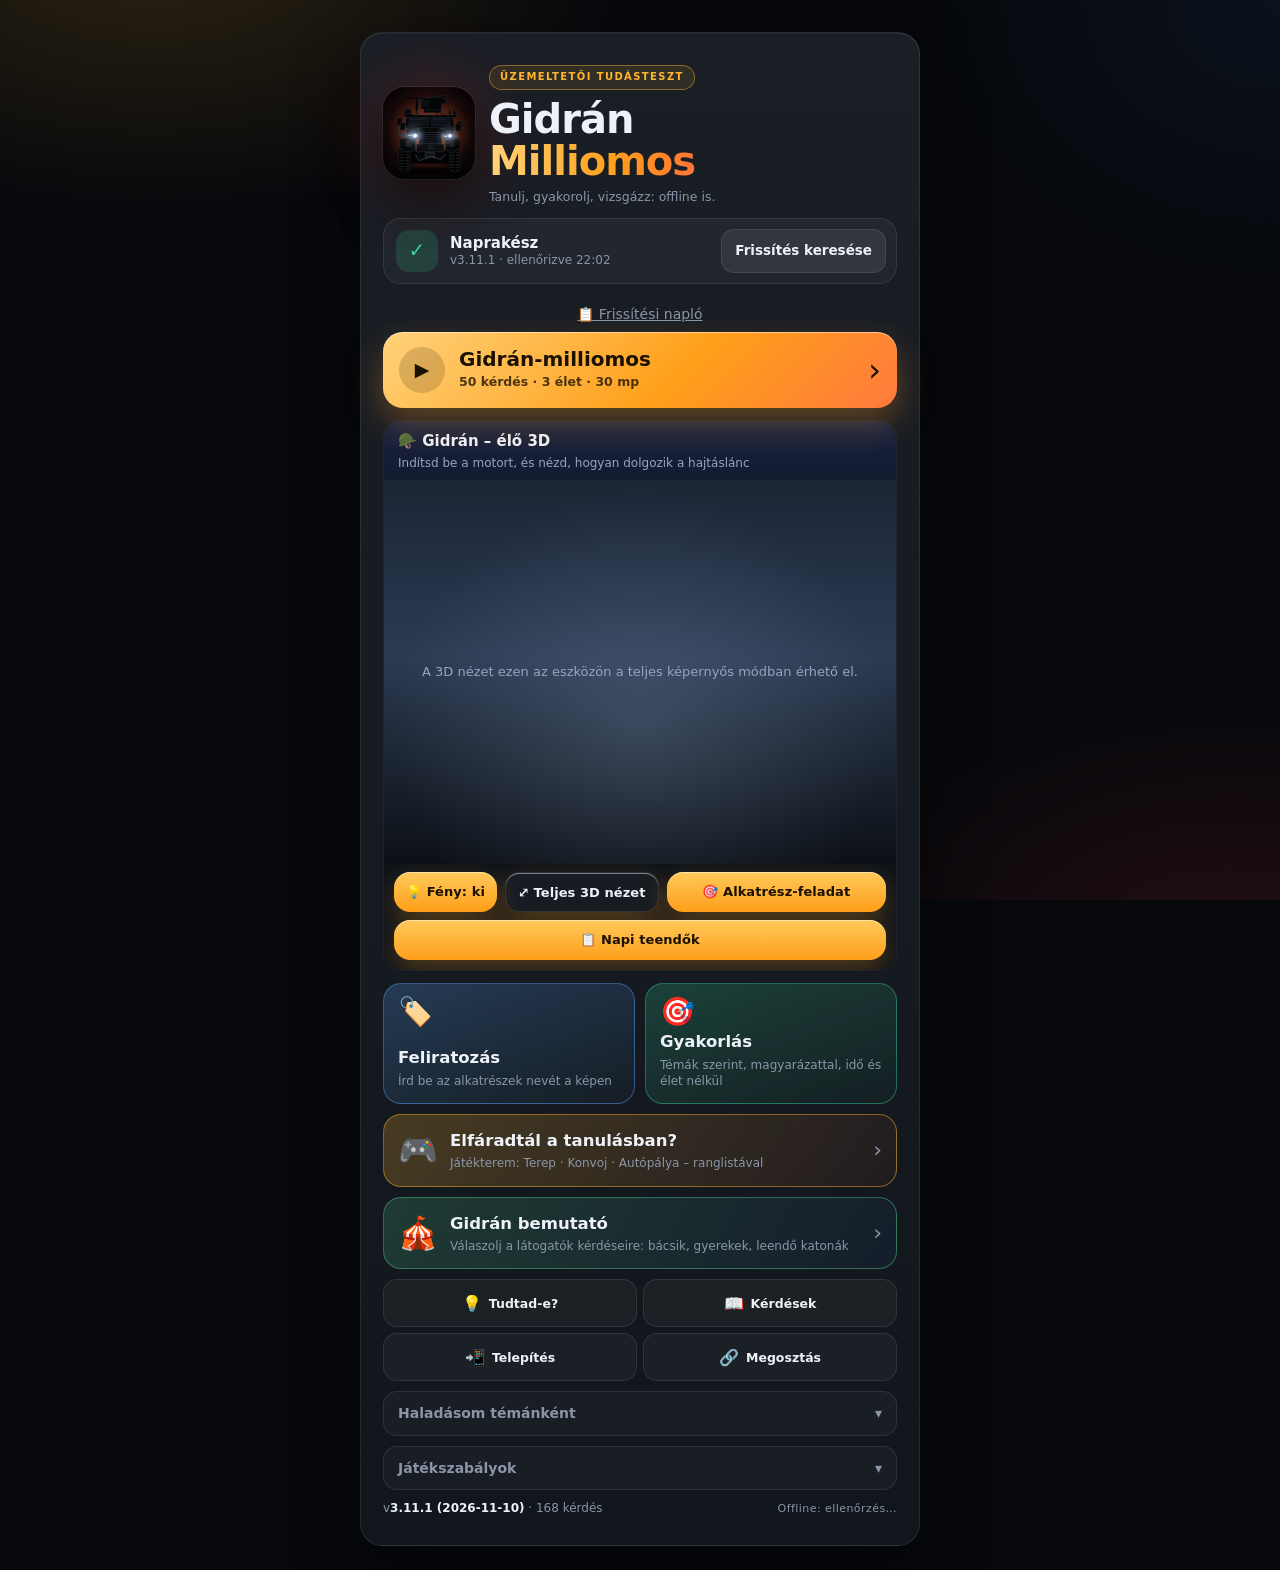
==== commit 4d7146d5: "Napi teendők a valós menet szerint: kimeázás, visszameázás, átmeázás, okosságok (v3.11.1) Co-Authore" ====
--- a/index.html
+++ b/index.html
@@ -599,7 +599,7 @@
   </aside>
 </section>
 
-<div class="modal hide" id="logModal" role="dialog" aria-modal="true" aria-labelledby="logTitle"><div class="card logcard"><h2 id="logTitle">Frissítési napló</h2><div class="logbody"><div class="cl"><b>v3.11.0</b><small>2026-11-10</small><ul><li>Élethűbb 3D Gidrán: valódi vetett árnyék (a talajon és az alkatrészeken is), matt festék- és porhatás, műtermi padló, lágyabb fények</li><li>Robbantott ábra: lépcsőzetes, sima szétszedés (▶ Szétszedés gomb), szaggatott szerelési vonalak, bekapcsolható 🏷 feliratok az alkatrészeken</li><li>Új 🎯 Feladat fül: „Keresd meg” (bökj rá a modellen) és „Mi ez?” (válaszd ki a nevét) – rendszer szerint szűrhető, a hibázott alkatrészek gyakrabban jönnek, a haladásodat megjegyzi</li><li>Új 📋 Napi teendők: menet előtt · MEÁ-zás · visszameázás – kipipálható lista okosságokkal, saját tételekkel bővíthető, a 📍 3D gomb megmutatja az alkatrészt a modellen</li><li>Simább kezelőfelület: finom átmenetek, nagyobb csúszka, jobb fülek; javítás: az Alaphelyzet a páncél átlátszóságát is visszaállítja, gyenge eszközön az árnyék magától kikapcsol</li></ul></div><div class="cl"><b>v3.10.0</b><small>2026-10-27</small><ul><li>Új Megosztás képernyő: QR-kód + másolható link + meghívókód (ABCDE-FGHJK) – a QR és a link ugyanazt a címet tartalmazza (?meghiv=KÓD)</li><li>Telepítő varázsló a QR-ral/linkkel megnyitott, még nem telepített appnál: Android (natív „Telepítés most”, Samsung/Chrome útmutató, Chrome-megnyitás üzenetküldőből) és iPhone (lépésenkénti útmutató, link Safarihoz)</li><li>Telepítés után az ikonról induló app egyből a regisztrációhoz visz a meghívókóddal; iPhone-on a link a manifestbe kerül, tartalékként kód/link beillesztése mező</li></ul></div><div class="cl"><b>v3.9.0</b><small>2026-10-20</small><ul><li>3D modell pontosítás a gyári ábrák és fotó alapján: sík, vízszintes bordás hűtőmaszk (keret, terepszín sávok, kis logó)</li><li>Ajtók: nagyobbak, lekerekített felső sarkúak, ablakkerettel, zsanérokkal, tüzelőnyílással, fogantyúval, alsó panellel – a valós helyzetben (a két ajtó a tengelyek között)</li><li>Sárvédők: szögletes, ferde felső lemez és külső oldallemez; küszöb-lemez az ajtók alatt, motorház alsó oldallemezek</li></ul></div><div class="cl"><b>v3.8.0</b><small>2026-10-19</small><ul><li>Alkatrészre koppintás után könnyű a kilépés: nagy ✕ gomb a panel sarkában (azonnal reagál), újabb koppintás az üres területre vagy ugyanarra az alkatrészre, illetve Esc is bezárja</li><li>Kisebb alkatrészpanel: a leírás 3 sorra rövidítve, „Több” gombbal vagy a szövegre koppintva kinyitható – több hely marad a modellnek</li></ul></div><div class="cl"><b>v3.7.0</b><small>2026-10-19</small><ul><li>Rugózás és lengéscsillapítás: gyorsításkor a karosszéria enyhén hátradől, fékezéskor előrebukik, majd csillapítva visszaáll (a kerekek rugózatlanok)</li><li>Új SATUFÉK gomb (billentyű: szóköz): a kerekek blokkolnak, megáll a forgásuk, füstölnek, fékcsík marad a talajon, és csikorog – a FÉK fokozatos, blokkolásmentes</li><li>A motor és az automata váltó eléri a 120 km/h-t (hatodik fokozat, ~1650 f/p)</li></ul></div><div class="cl"><b>v3.6.0</b><small>2026-10-19</small><ul><li>Álló nézetben a jármű a képernyő felét is kitölti, a vezérlők kompaktak</li><li>Az alkatrész-leírás a modell fölé kerül kis, áttetsző kártyaként (✕-szel bezárható); az alkatrészlista külön „Alkatrészek” fülre került</li><li>Fekvő nézetben a modell balra, a vezérlők jobb oldali sávba kerülnek, a leírás a kép sarkában olvasható, de nem takar sokat</li></ul></div><div class="cl"><b>v3.5.1</b><small>2026-10-19</small><ul><li>Javítás: haladáskor a talaj már hátrafelé mozog (előre menő járműnél), tolatáskor előre; kavicsos, kerékvágásos talaj</li><li>Finomítások: csörlő a lökhárító alatt, tetőperem, ajtózsanérok, motorháztető-zsanérok</li></ul></div><div class="cl"><b>v3.5.0</b><small>2026-10-19</small><ul><li>Kapcsolható fények: tompított, távolsági, keresőlámpa, kék-piros villogó, vészvillogó – a lámpatestek világítanak, a tompított/távolsági fény a talajon is látszik; a fék- és tolatólámpa automatikus</li><li>Új, áttekinthető kezelőfelület: három fül (Vezetés · Fények · Szétszedés), nagy gombok, lépésről lépésre súgó („① Indítsd be a motort…”)</li><li>A főképernyőn gyors fénykapcsoló</li></ul></div><div class="cl"><b>v3.4.3</b><small>2026-10-19</small><ul><li>Hibajavítás: a főképernyőn a billentyűzet (szóköz, nyilak) már nem zavarja az oldal használatát; fényesebb fényszóró-lencsék; ellenőrzött GL-környezetvesztés, görgetés és méretváltozás</li></ul></div><div class="cl"><b>v3.4.2</b><small>2026-10-19</small><ul><li>Hűtőmaszk: szélesebb, 11 ferde lamellás, terepszínes, címerrel; kihorpadó lánchurok az orrnál</li><li>Fényszóró a sarokpajzs felső részén (sárga sávok védőráccsal), alatta jelzőlámpák és szellőzőrács, a rajzok szerint</li><li>Tükrök: a főtükör hátrébb és magasabban, a kiegészítő tükör előrébb és alacsonyabban, előre nyúló karral</li></ul></div><div class="cl"><b>v3.4.1</b><small>2026-10-19</small><ul><li>A 3D Gidrán külseje a valódi fotók alapján: rácsos front lamellákkal, szögletes sarokpajzsok szellőzőráccsal és fényszóróval, tetőszéli kék/piros villogók, ketreces keresőlámpa, nagy szögletes tükrök, sötét ablakkeretek, krém-zöld terepszín, fekete felnik, füstgránátvetők, ponyvával fedett fegyverplatform</li><li>Ívelt kerékjáratú sárvédők, a tükrök a motorház hátsó végén (a rajzok szerint), kék forgólámpák, sárga fényszóró-lencsék, jelzőlámpák, füstgránátvetők mindkét oldalon, kiálló APU</li><li>Kipufogófüst finomítása, az „Elöl” nézet javítva, az APU a páncéltesten belülre került</li></ul></div><div class="cl"><b>v3.4.0</b><small>2026-10-19</small><ul><li>Új, WebGL-es 3D megjelenítő: simább, élesebb kép, valódi mélységkezelés, fény-árnyék, tükröződés – és az eszközödhöz igazodó felbontás, hogy sehol se laggoljon</li><li>A 3D Gidrán a főképernyőn: forgatható, innen indítható a motor</li><li>Élő motor és hajtáslánc: motorindítás, gáz/fék, R-N-D váltó, úti/terep osztómű, automata fokozatváltás; forognak a kerekek, kardántengelyek és a hűtőventilátor, remeg a motor, füstöl a kipufogó, szól a motor</li><li>Új alkatrész: hűtőventilátor</li></ul></div><div class="cl"><b>v3.3.3</b><small>2026-10-19</small><ul><li>Gidrán 3D: szebb külső – élszerű páncéltest, sárvédők, lépcsők, terepszín-foltok, hűtőrács, szegecssorok</li><li>Mélységárnyalás, puha árnyék, színes háttér; forgatás közben automatikus részletcsökkentés a sima mozgásért</li></ul></div><div class="cl"><b>v3.3.2</b><small>2026-10-19</small><ul><li>Gidrán 3D: új „⚙ Hajtáslánc” nézet – csak az erőátvitel, a tananyag ábrájának színeivel (piros hűtő, kék motor, bézs váltó, zöld osztómű, narancs kormánymű)</li><li>Részletes hajtáslánc: Cummins motor bordákkal és turbóval, Allison váltó, oldalra tolt osztómű, kardántengelyek, differenciálművek, háromszög lengőkarok, csavarrugók, féktárcsák, kormánykerék</li><li>Valósághűbb terepgumik futófelületi bordákkal és felnivel; szebb árnyalás és fényvisszaverődés</li></ul></div><div class="cl"><b>v3.3.1</b><small>2026-10-19</small><ul><li>Gidrán 3D: újraépítve a tananyag ábrái szerint – valós méretek (tengelytáv 3255, nyomtáv 2109, magasság 2500/3345 mm), 63 alkatrész</li><li>Új alkatrészek: ajtók ablakkal és fogantyúval, hátsó ajtó, tükrök, lökhárító, hűtővédő lemez, 5 külön ülés (színezve), műszerfal, féltengelyek, féktárcsák, inverter, áramelosztó, kamerák, szerelőnyílások</li><li>Pontosított leírások (műszerfal, ülésállítások, ajtók, szerelőnyílások, hűtőrendszer, pneumatika)</li></ul></div><div class="cl"><b>v3.3.0</b><small>2026-10-19</small><ul><li>Új: „Gidrán 3D – szétszedhető” a Játékteremben: 360°-ban forgatható, szétszedhető modell, alkatrészre érintve leírás a tananyag alapján</li><li>Terep játék: a CTIS a tananyag szerinti 4 üzemmóddal (6,5 / 4,5 / 2,5 / 1,8 bar; 120 / 65 / 20 / 10 km/h), a csörlő kötélhossza 25 m</li><li>Kvíz: a motorolajon kívüli olaj-, folyadék- és zsírfajtás kérdések kikerültek</li><li>Bemutató: a konfigurációk (R20–R50) a tananyag szerint pontosítva</li></ul></div><div class="cl"><b>v3.2.1</b><small>2026-10-19</small><ul><li>Autópálya: a Gidrán a valódi felülnézeti kinézetével (SARP II torony, légszűrő-borítás, pótkerék, APU, keresőlámpák)</li><li>Autópálya: valósághűbb járművek – szedán, kombi, SUV, kisbusz, dobozos, tartály-, platós és nyerges kamion</li><li>Hibakeresés: összes játék véletlenszerű gombnyomásos tesztje, terhelésteszt, érintésvezérlés-hibák elhárítva</li></ul></div><div class="cl"><b>v3.2.0</b><small>2026-10-17</small><ul><li>Bemutató: a helyszínen más honvédségi eszközök is ki vannak állítva (Leopard 2A7HU, PzH 2000, Lynx, teherautó)</li><li>Nyüzsgő tömeg: sétálók, evők, őrjáratozó katonák, babakocsis anyukák; új látogatók: riporter, diák, veterán katona</li><li>Háttérzaj: tömegmorajlás; a Gidrán motorja csak a „🔑 Motor” gombra szólal meg</li><li>Többféle dobható dolog (tojás, paradicsom, sár, hal, 💩); néha az érdeklődő kivédi, és veszekedés lesz belőle</li><li>Veszekedésnél fegyvert lehet előrántani és figyelmeztető lövést leadni a levegőbe</li></ul></div><div class="cl"><b>v3.1.0</b><small>2026-10-16</small><ul><li>Javítva: játékból kilépéskor nem marad fekete a képernyő</li><li>Gidrán bemutató: új látogatók – okoskodó úr (nehéz, furcsa kérdések), háziasszony babakocsival (a férje katona), Rambo (fegyverek), Vincze Ricsi oktató (a kvízkérdésekből, tanítóbottal)</li><li>🥚 Tojásdobás gomb, és a jelenetben bárkire rábökhetsz</li></ul></div><div class="cl"><b>v3.0.1</b><small>2026-10-16</small><ul><li>Gidrán bemutató: hangok (a látogatók felolvassák a kérdést – bácsi mély, gyerek magas hangon –, motorindítás és üresjárat, sziréna)</li><li>A fényszóró fénycsíkja az első fényszórótól indul</li><li>Rétegsorrend (takarás) javítva: a látogatók helyesen a Gidrán előtt/mögött jelennek meg</li></ul></div><div class="cl"><b>v3.0.0</b><small>2026-10-16</small><ul><li>Új: Gidrán bemutató – kiállított Gidrán, látogatók kérdései (idős bácsik, gyerekek, leendő katonák), válasz saját szavakkal, lámpa + sziréna gomb</li><li>A kvíz kérdései véletlen nehézségi sorrendben jönnek, a legnehezebb is lehet az első</li></ul></div><div class="cl"><b>v2.9.6</b><small>2026-10-16</small><ul><li>Tömbösített hűtőrendszer feliratozás: többféle, saját szavas válasz is elfogadott</li></ul></div><div class="cl"><b>v2.9.5</b><small>2026-10-16</small><ul><li>Frissítési napló a főoldalon</li></ul></div><div class="cl"><b>v2.9.4</b><small>2026-10-16</small><ul><li>Feliratozó feladat: „Differenciálmű” a hivatalos név (a hátsó is elfogadott)</li></ul></div><div class="cl"><b>v2.9.3</b><small>2026-10-16</small><ul><li>Erőátvitel feliratozás: „Tömbösített hűtő” a helyes megnevezés</li></ul></div><div class="cl"><b>v2.9.2</b><small>2026-10-16</small><ul><li>Beírós feladatoknál (méretek, tömegek) nincs időzítő</li></ul></div><div class="cl"><b>v2.9.1</b><small>2026-10-16</small><ul><li>Terep: üzemanyag 2×100 l tartály</li></ul></div><div class="cl"><b>v2.9.0</b><small>2026-10-15</small><ul><li>Terep: 10× hosszabb pálya, nehezedő biomok (hó, jég, mocsár, mélysár, kő, homok)</li><li>Oldalnézetes autópálya-szakasz a Terepben, 5 gépes Gidrán-konvoj csatlakozik</li><li>Kézifék a Terepben, Konvojban és az Autópályán</li><li>Kis kaliberű lövések menet közben, a gépágyú automatikusan visszalő</li><li>Tankolás 5× gyorsabb</li><li>Realisztikusabb Gidrán modell</li></ul></div><div class="cl"><b>v2.8.0</b><small>2026-10-15</small><ul><li>Játékterem a kvízben: „Elfáradtál a tanulásban?” gomb</li><li>Gidrán Terep, Konvoj és új Autópálya játék, valósághűbb fizikával</li><li>Csörlős mocsárkiszabadítás, vizes átkelés a talajjal egy síkban</li><li>Ranglista regisztrált felhasználóknak</li><li>Új „Tudtad-e?” kisokos Gidrán-tippekkel és terepes extrákkal</li><li>Dedikált frissítés gomb</li></ul></div><div class="cl"><b>v2.7.0</b><small>2026-10</small><ul><li>Teljes újratervezés: egyszerűbb, barátságosabb tanulófelület</li><li>Beírós és feliratozós feladatok, új gombok és csempék</li><li>Offline működés minden platformon</li></ul></div></div><button class="btn" id="logClose" type="button">Bezár</button></div></div>
+<div class="modal hide" id="logModal" role="dialog" aria-modal="true" aria-labelledby="logTitle"><div class="card logcard"><h2 id="logTitle">Frissítési napló</h2><div class="logbody"><div class="cl"><b>v3.11.1</b><small>2026-11-11</small><ul><li>Napi teendők a valós menet szerint: Kimeázás (friss menetlevél → 1TK → meás pecsét → feladat), Visszameázás (mosás → MEÁ, visszamea pecsét, füzet → tankolás a lezárt menetlevél alapján → telephely), Átmeázás (elszámolás a régi menetlevéllel, új megkezdése; mosás, tankolás kimaradhat) és Okosságok</li></ul></div><div class="cl"><b>v3.11.0</b><small>2026-11-10</small><ul><li>Élethűbb 3D Gidrán: valódi vetett árnyék (a talajon és az alkatrészeken is), matt festék- és porhatás, műtermi padló, lágyabb fények</li><li>Robbantott ábra: lépcsőzetes, sima szétszedés (▶ Szétszedés gomb), szaggatott szerelési vonalak, bekapcsolható 🏷 feliratok az alkatrészeken</li><li>Új 🎯 Feladat fül: „Keresd meg” (bökj rá a modellen) és „Mi ez?” (válaszd ki a nevét) – rendszer szerint szűrhető, a hibázott alkatrészek gyakrabban jönnek, a haladásodat megjegyzi</li><li>Új 📋 Napi teendők: kimeázás · visszameázás · átmeázás – kipipálható lista okosságokkal, saját tételekkel bővíthető, a 📍 3D gomb megmutatja az alkatrészt a modellen</li><li>Simább kezelőfelület: finom átmenetek, nagyobb csúszka, jobb fülek; javítás: az Alaphelyzet a páncél átlátszóságát is visszaállítja, gyenge eszközön az árnyék magától kikapcsol</li></ul></div><div class="cl"><b>v3.10.0</b><small>2026-10-27</small><ul><li>Új Megosztás képernyő: QR-kód + másolható link + meghívókód (ABCDE-FGHJK) – a QR és a link ugyanazt a címet tartalmazza (?meghiv=KÓD)</li><li>Telepítő varázsló a QR-ral/linkkel megnyitott, még nem telepített appnál: Android (natív „Telepítés most”, Samsung/Chrome útmutató, Chrome-megnyitás üzenetküldőből) és iPhone (lépésenkénti útmutató, link Safarihoz)</li><li>Telepítés után az ikonról induló app egyből a regisztrációhoz visz a meghívókóddal; iPhone-on a link a manifestbe kerül, tartalékként kód/link beillesztése mező</li></ul></div><div class="cl"><b>v3.9.0</b><small>2026-10-20</small><ul><li>3D modell pontosítás a gyári ábrák és fotó alapján: sík, vízszintes bordás hűtőmaszk (keret, terepszín sávok, kis logó)</li><li>Ajtók: nagyobbak, lekerekített felső sarkúak, ablakkerettel, zsanérokkal, tüzelőnyílással, fogantyúval, alsó panellel – a valós helyzetben (a két ajtó a tengelyek között)</li><li>Sárvédők: szögletes, ferde felső lemez és külső oldallemez; küszöb-lemez az ajtók alatt, motorház alsó oldallemezek</li></ul></div><div class="cl"><b>v3.8.0</b><small>2026-10-19</small><ul><li>Alkatrészre koppintás után könnyű a kilépés: nagy ✕ gomb a panel sarkában (azonnal reagál), újabb koppintás az üres területre vagy ugyanarra az alkatrészre, illetve Esc is bezárja</li><li>Kisebb alkatrészpanel: a leírás 3 sorra rövidítve, „Több” gombbal vagy a szövegre koppintva kinyitható – több hely marad a modellnek</li></ul></div><div class="cl"><b>v3.7.0</b><small>2026-10-19</small><ul><li>Rugózás és lengéscsillapítás: gyorsításkor a karosszéria enyhén hátradől, fékezéskor előrebukik, majd csillapítva visszaáll (a kerekek rugózatlanok)</li><li>Új SATUFÉK gomb (billentyű: szóköz): a kerekek blokkolnak, megáll a forgásuk, füstölnek, fékcsík marad a talajon, és csikorog – a FÉK fokozatos, blokkolásmentes</li><li>A motor és az automata váltó eléri a 120 km/h-t (hatodik fokozat, ~1650 f/p)</li></ul></div><div class="cl"><b>v3.6.0</b><small>2026-10-19</small><ul><li>Álló nézetben a jármű a képernyő felét is kitölti, a vezérlők kompaktak</li><li>Az alkatrész-leírás a modell fölé kerül kis, áttetsző kártyaként (✕-szel bezárható); az alkatrészlista külön „Alkatrészek” fülre került</li><li>Fekvő nézetben a modell balra, a vezérlők jobb oldali sávba kerülnek, a leírás a kép sarkában olvasható, de nem takar sokat</li></ul></div><div class="cl"><b>v3.5.1</b><small>2026-10-19</small><ul><li>Javítás: haladáskor a talaj már hátrafelé mozog (előre menő járműnél), tolatáskor előre; kavicsos, kerékvágásos talaj</li><li>Finomítások: csörlő a lökhárító alatt, tetőperem, ajtózsanérok, motorháztető-zsanérok</li></ul></div><div class="cl"><b>v3.5.0</b><small>2026-10-19</small><ul><li>Kapcsolható fények: tompított, távolsági, keresőlámpa, kék-piros villogó, vészvillogó – a lámpatestek világítanak, a tompított/távolsági fény a talajon is látszik; a fék- és tolatólámpa automatikus</li><li>Új, áttekinthető kezelőfelület: három fül (Vezetés · Fények · Szétszedés), nagy gombok, lépésről lépésre súgó („① Indítsd be a motort…”)</li><li>A főképernyőn gyors fénykapcsoló</li></ul></div><div class="cl"><b>v3.4.3</b><small>2026-10-19</small><ul><li>Hibajavítás: a főképernyőn a billentyűzet (szóköz, nyilak) már nem zavarja az oldal használatát; fényesebb fényszóró-lencsék; ellenőrzött GL-környezetvesztés, görgetés és méretváltozás</li></ul></div><div class="cl"><b>v3.4.2</b><small>2026-10-19</small><ul><li>Hűtőmaszk: szélesebb, 11 ferde lamellás, terepszínes, címerrel; kihorpadó lánchurok az orrnál</li><li>Fényszóró a sarokpajzs felső részén (sárga sávok védőráccsal), alatta jelzőlámpák és szellőzőrács, a rajzok szerint</li><li>Tükrök: a főtükör hátrébb és magasabban, a kiegészítő tükör előrébb és alacsonyabban, előre nyúló karral</li></ul></div><div class="cl"><b>v3.4.1</b><small>2026-10-19</small><ul><li>A 3D Gidrán külseje a valódi fotók alapján: rácsos front lamellákkal, szögletes sarokpajzsok szellőzőráccsal és fényszóróval, tetőszéli kék/piros villogók, ketreces keresőlámpa, nagy szögletes tükrök, sötét ablakkeretek, krém-zöld terepszín, fekete felnik, füstgránátvetők, ponyvával fedett fegyverplatform</li><li>Ívelt kerékjáratú sárvédők, a tükrök a motorház hátsó végén (a rajzok szerint), kék forgólámpák, sárga fényszóró-lencsék, jelzőlámpák, füstgránátvetők mindkét oldalon, kiálló APU</li><li>Kipufogófüst finomítása, az „Elöl” nézet javítva, az APU a páncéltesten belülre került</li></ul></div><div class="cl"><b>v3.4.0</b><small>2026-10-19</small><ul><li>Új, WebGL-es 3D megjelenítő: simább, élesebb kép, valódi mélységkezelés, fény-árnyék, tükröződés – és az eszközödhöz igazodó felbontás, hogy sehol se laggoljon</li><li>A 3D Gidrán a főképernyőn: forgatható, innen indítható a motor</li><li>Élő motor és hajtáslánc: motorindítás, gáz/fék, R-N-D váltó, úti/terep osztómű, automata fokozatváltás; forognak a kerekek, kardántengelyek és a hűtőventilátor, remeg a motor, füstöl a kipufogó, szól a motor</li><li>Új alkatrész: hűtőventilátor</li></ul></div><div class="cl"><b>v3.3.3</b><small>2026-10-19</small><ul><li>Gidrán 3D: szebb külső – élszerű páncéltest, sárvédők, lépcsők, terepszín-foltok, hűtőrács, szegecssorok</li><li>Mélységárnyalás, puha árnyék, színes háttér; forgatás közben automatikus részletcsökkentés a sima mozgásért</li></ul></div><div class="cl"><b>v3.3.2</b><small>2026-10-19</small><ul><li>Gidrán 3D: új „⚙ Hajtáslánc” nézet – csak az erőátvitel, a tananyag ábrájának színeivel (piros hűtő, kék motor, bézs váltó, zöld osztómű, narancs kormánymű)</li><li>Részletes hajtáslánc: Cummins motor bordákkal és turbóval, Allison váltó, oldalra tolt osztómű, kardántengelyek, differenciálművek, háromszög lengőkarok, csavarrugók, féktárcsák, kormánykerék</li><li>Valósághűbb terepgumik futófelületi bordákkal és felnivel; szebb árnyalás és fényvisszaverődés</li></ul></div><div class="cl"><b>v3.3.1</b><small>2026-10-19</small><ul><li>Gidrán 3D: újraépítve a tananyag ábrái szerint – valós méretek (tengelytáv 3255, nyomtáv 2109, magasság 2500/3345 mm), 63 alkatrész</li><li>Új alkatrészek: ajtók ablakkal és fogantyúval, hátsó ajtó, tükrök, lökhárító, hűtővédő lemez, 5 külön ülés (színezve), műszerfal, féltengelyek, féktárcsák, inverter, áramelosztó, kamerák, szerelőnyílások</li><li>Pontosított leírások (műszerfal, ülésállítások, ajtók, szerelőnyílások, hűtőrendszer, pneumatika)</li></ul></div><div class="cl"><b>v3.3.0</b><small>2026-10-19</small><ul><li>Új: „Gidrán 3D – szétszedhető” a Játékteremben: 360°-ban forgatható, szétszedhető modell, alkatrészre érintve leírás a tananyag alapján</li><li>Terep játék: a CTIS a tananyag szerinti 4 üzemmóddal (6,5 / 4,5 / 2,5 / 1,8 bar; 120 / 65 / 20 / 10 km/h), a csörlő kötélhossza 25 m</li><li>Kvíz: a motorolajon kívüli olaj-, folyadék- és zsírfajtás kérdések kikerültek</li><li>Bemutató: a konfigurációk (R20–R50) a tananyag szerint pontosítva</li></ul></div><div class="cl"><b>v3.2.1</b><small>2026-10-19</small><ul><li>Autópálya: a Gidrán a valódi felülnézeti kinézetével (SARP II torony, légszűrő-borítás, pótkerék, APU, keresőlámpák)</li><li>Autópálya: valósághűbb járművek – szedán, kombi, SUV, kisbusz, dobozos, tartály-, platós és nyerges kamion</li><li>Hibakeresés: összes játék véletlenszerű gombnyomásos tesztje, terhelésteszt, érintésvezérlés-hibák elhárítva</li></ul></div><div class="cl"><b>v3.2.0</b><small>2026-10-17</small><ul><li>Bemutató: a helyszínen más honvédségi eszközök is ki vannak állítva (Leopard 2A7HU, PzH 2000, Lynx, teherautó)</li><li>Nyüzsgő tömeg: sétálók, evők, őrjáratozó katonák, babakocsis anyukák; új látogatók: riporter, diák, veterán katona</li><li>Háttérzaj: tömegmorajlás; a Gidrán motorja csak a „🔑 Motor” gombra szólal meg</li><li>Többféle dobható dolog (tojás, paradicsom, sár, hal, 💩); néha az érdeklődő kivédi, és veszekedés lesz belőle</li><li>Veszekedésnél fegyvert lehet előrántani és figyelmeztető lövést leadni a levegőbe</li></ul></div><div class="cl"><b>v3.1.0</b><small>2026-10-16</small><ul><li>Javítva: játékból kilépéskor nem marad fekete a képernyő</li><li>Gidrán bemutató: új látogatók – okoskodó úr (nehéz, furcsa kérdések), háziasszony babakocsival (a férje katona), Rambo (fegyverek), Vincze Ricsi oktató (a kvízkérdésekből, tanítóbottal)</li><li>🥚 Tojásdobás gomb, és a jelenetben bárkire rábökhetsz</li></ul></div><div class="cl"><b>v3.0.1</b><small>2026-10-16</small><ul><li>Gidrán bemutató: hangok (a látogatók felolvassák a kérdést – bácsi mély, gyerek magas hangon –, motorindítás és üresjárat, sziréna)</li><li>A fényszóró fénycsíkja az első fényszórótól indul</li><li>Rétegsorrend (takarás) javítva: a látogatók helyesen a Gidrán előtt/mögött jelennek meg</li></ul></div><div class="cl"><b>v3.0.0</b><small>2026-10-16</small><ul><li>Új: Gidrán bemutató – kiállított Gidrán, látogatók kérdései (idős bácsik, gyerekek, leendő katonák), válasz saját szavakkal, lámpa + sziréna gomb</li><li>A kvíz kérdései véletlen nehézségi sorrendben jönnek, a legnehezebb is lehet az első</li></ul></div><div class="cl"><b>v2.9.6</b><small>2026-10-16</small><ul><li>Tömbösített hűtőrendszer feliratozás: többféle, saját szavas válasz is elfogadott</li></ul></div><div class="cl"><b>v2.9.5</b><small>2026-10-16</small><ul><li>Frissítési napló a főoldalon</li></ul></div><div class="cl"><b>v2.9.4</b><small>2026-10-16</small><ul><li>Feliratozó feladat: „Differenciálmű” a hivatalos név (a hátsó is elfogadott)</li></ul></div><div class="cl"><b>v2.9.3</b><small>2026-10-16</small><ul><li>Erőátvitel feliratozás: „Tömbösített hűtő” a helyes megnevezés</li></ul></div><div class="cl"><b>v2.9.2</b><small>2026-10-16</small><ul><li>Beírós feladatoknál (méretek, tömegek) nincs időzítő</li></ul></div><div class="cl"><b>v2.9.1</b><small>2026-10-16</small><ul><li>Terep: üzemanyag 2×100 l tartály</li></ul></div><div class="cl"><b>v2.9.0</b><small>2026-10-15</small><ul><li>Terep: 10× hosszabb pálya, nehezedő biomok (hó, jég, mocsár, mélysár, kő, homok)</li><li>Oldalnézetes autópálya-szakasz a Terepben, 5 gépes Gidrán-konvoj csatlakozik</li><li>Kézifék a Terepben, Konvojban és az Autópályán</li><li>Kis kaliberű lövések menet közben, a gépágyú automatikusan visszalő</li><li>Tankolás 5× gyorsabb</li><li>Realisztikusabb Gidrán modell</li></ul></div><div class="cl"><b>v2.8.0</b><small>2026-10-15</small><ul><li>Játékterem a kvízben: „Elfáradtál a tanulásban?” gomb</li><li>Gidrán Terep, Konvoj és új Autópálya játék, valósághűbb fizikával</li><li>Csörlős mocsárkiszabadítás, vizes átkelés a talajjal egy síkban</li><li>Ranglista regisztrált felhasználóknak</li><li>Új „Tudtad-e?” kisokos Gidrán-tippekkel és terepes extrákkal</li><li>Dedikált frissítés gomb</li></ul></div><div class="cl"><b>v2.7.0</b><small>2026-10</small><ul><li>Teljes újratervezés: egyszerűbb, barátságosabb tanulófelület</li><li>Beírós és feliratozós feladatok, új gombok és csempék</li><li>Offline működés minden platformon</li></ul></div></div><button class="btn" id="logClose" type="button">Bezár</button></div></div>
 <div class="modal hide" id="exitModal" role="dialog" aria-modal="true" aria-labelledby="exitTitle">
   <div class="card">
     <h2 id="exitTitle">Kilépsz a játékból?</h2>
@@ -1548,7 +1548,7 @@
 };
 return req("index")})();</script>
 <script>
-var APP_VERSION = "3.11.0", APP_DATE = "2026-11-10";
+var APP_VERSION = "3.11.1", APP_DATE = "2026-11-10";
 var BANK = [{"q": "Mi a teendő diffzár vagy osztómű kapcsolása előtt?", "o": ["A harcjárművet le kell lassítani 20 km/h alá", "A harcjárművet teljesen meg kell állítani és a váltót „N” állásba kell tenni", "A motort le kell állítani, majd újra kell indítani"], "a": 1, "d": 2, "t": "Biztonság", "e": "Diffzár és osztómű kapcsolása csak álló járműnél, „N” váltóállásban szabad. Menet közbeni kapcsolás a hajtásláncot károsítja.", "r": "1. Általános biztonsági rendszabályok"}, {"q": "Mivel szabad tisztítani a harcjármű ablakait?", "o": ["Bármilyen ablaktisztító folyékony vegyszerrel", "Nem vegyszeres, nedves ruhával", "Fagyálló folyadékkal"], "a": 1, "d": 2, "t": "Biztonság", "e": "Az ablakok csak nem vegyszeres, nedves ruhával tisztíthatók. Az ablaktisztító vegyszer és a fagyálló nem engedélyezett (az ablakok belső felülete polikarbonát bevonatú).", "r": "1. Általános biztonsági rendszabályok"}, {"q": "Folyó vagy csöpögő tüzelőanyagból keletkezett tűz esetén milyen irányban kell oltani?", "o": ["Lentről felfelé", "Elölről hátrafelé", "Felülről lefelé"], "a": 2, "d": 2, "t": "Biztonság", "e": "Folyó vagy csöpögő tüzelőanyag tüzét felülről lefelé kell oltani.", "r": "1. Általános biztonsági rendszabályok"}, {"q": "Engedélyezett-e a harcjármű átalakítása?", "o": ["Igen, szabadon", "Csak gyári engedéllyel", "Szigorúan tilos"], "a": 2, "d": 1, "t": "Biztonság", "e": "A harcjármű átalakítása szigorúan tilos, mert a páncélvédelem, a biztonsági rendszerek és a gyári tanúsítás is sérülhet.", "r": "1. Általános biztonsági rendszabályok"}, {"q": "Mennyi a harcjármű tömege fegyverzet nélkül?", "o": ["15.200 kg", "16.800 kg", "18.500 kg"], "a": 0, "d": 1, "t": "Alapadatok", "e": "A jármű tömege fegyverzet nélkül 15.200 kg. A 16.800 kg a harci tömeg (fegyverzettel).", "r": "2. Harcjármű alapadatai"}, {"q": "Mennyi a harci tömeg (fegyverzettel együtt)?", "o": ["15.200 kg", "16.800 kg", "17.900 kg"], "a": 1, "d": 1, "t": "Alapadatok", "e": "A harci tömeg (fegyverzettel együtt) 16.800 kg. A 15.200 kg a fegyverzet nélküli tömeg.", "r": "2. Harcjármű alapadatai"}, {"q": "Hány fő katonát tud szállítani a Gidrán (a benne elhelyezett ülések száma alapján)?", "o": ["5 fő", "7 fő", "9 fő"], "a": 1, "d": 1, "t": "Alapadatok", "e": "A Gidránban 7 ülés van, ennyi katonát szállít.", "r": "2. Harcjármű alapadatai"}, {"q": "Milyen biztonsági öv van minden ülésen?", "o": ["3-pontos", "4-pontos", "5-pontos"], "a": 2, "d": 1, "t": "Alapadatok", "e": "Minden ülésen 5-pontos biztonsági öv van, nem 3- vagy 4-pontos.", "r": "2. Harcjármű alapadatai"}, {"q": "Mi található minden ülés alatt?", "o": ["Robbanáselnyelő anyag", "Tartalék akkumulátor", "Tűzoltó palack"], "a": 0, "d": 1, "t": "Alapadatok", "e": "Minden ülés alatt robbanáselnyelő anyag van (nem akkumulátor, nem tűzoltó palack).", "r": "2. Harcjármű alapadatai"}, {"q": "A STANAG 4569 szabvány szerint milyen szintű a körkörös ballisztikus védelem?", "o": ["2+", "4a", "2b"], "a": 0, "d": 1, "t": "Páncélvédelem", "e": "A körkörös ballisztikus védelem STANAG 4569 szerint 2+ szintű. A 4a és a 2b az aknavédelemhez tartozik (jármű alatt).", "r": "3. Páncélvédelem"}, {"q": "Mekkora robbanóanyag-mennyiségnek áll ellen a páncéltest alatti védelem (Stanag 4569, 2b szint)?", "o": ["10 kg TNT egyenérték", "6 kg TNT egyenérték", "3 kg TNT egyenérték"], "a": 1, "d": 3, "t": "Páncélvédelem", "e": "A páncéltest alatti védelem a STANAG 4569 2b szintje: 6 kg TNT egyenérték. A 10 kg TNT a 4a szint (kerekek alatt).", "r": "3. Páncélvédelem"}, {"q": "Milyen szabvány és szint védi az ablakok üvegfelületét?", "o": ["EN 1063 BR7", "Stanag 4569 4a", "ISO 11158"], "a": 0, "d": 1, "t": "Páncélvédelem", "e": "Az ablakok üvegfelülete EN 1063 BR7 szintű védelmet ad. A STANAG 4569 a páncélzatra vonatkozik, az ISO 11158 hidraulikaolaj-szabvány.", "r": "3. Páncélvédelem"}, {"q": "Milyen anyaggal van bevonva az ablakok belső felülete?", "o": ["Üveggyapot", "Polikarbonát", "Kerámia réteg"], "a": 1, "d": 3, "t": "Páncélvédelem", "e": "Az ablakok belső felülete polikarbonát bevonatú (szilánkfogó réteg).", "r": "3. Páncélvédelem"}, {"q": "Milyen típusú a Gidrán motorja?", "o": ["Benzines, szívó", "Common-rail Turbo-Diesel", "Hibrid elektromos"], "a": 1, "d": 1, "t": "Motor", "e": "A motor common-rail rendszerű, turbófeltöltésű dízel (Cummins ISL9E3 375).", "r": "4. Motor"}, {"q": "Mekkora a motor hengerűrtartalma?", "o": ["6,7 liter", "8,9 liter", "10,2 liter"], "a": 1, "d": 1, "t": "Motor", "e": "A Cummins ISL9E3 hengerűrtartalma 8,9 liter.", "r": "4. Motor"}, {"q": "Mekkora a motor maximális teljesítménye?", "o": ["220 kW (300 LE)", "276 kW (375 LE)", "320 kW (435 LE)"], "a": 1, "d": 1, "t": "Motor", "e": "A motor maximális teljesítménye 276 kW, ami 375 LE (innen a típusjel: 375).", "r": "4. Motor"}, {"q": "Milyen elrendezésű és hány hengeres a motor?", "o": ["Soros, 6 hengeres", "V alakú, 8 hengeres", "Boxer, 4 hengeres"], "a": 0, "d": 1, "t": "Motor", "e": "A motor soros elrendezésű, 6 hengeres.", "r": "4. Motor"}, {"q": "Mekkora az üzemanyagtartály összkapacitása?", "o": ["2×80 liter", "2×100 liter", "2×120 liter"], "a": 1, "d": 1, "t": "Motor", "e": "Az üzemanyagtartály összkapacitása 2×100 liter, vagyis két 100 literes tartály.", "r": "4. Motor"}, {"q": "Milyen típusú és márkájú a nyomatékváltó?", "o": ["Allison 3200 SP, automata", "ZF 8HP, manuális", "Cummins CT6, félautomata"], "a": 0, "d": 1, "t": "Erőátvitel", "e": "A nyomatékváltó Allison 3200 SP, automata.", "r": "5. Erőátvitel"}, {"q": "Hány előre- és hátramenet fokozattal rendelkezik a váltó?", "o": ["5 előre, 1 hátra", "6 előre, 1 hátra", "8 előre, 2 hátra"], "a": 1, "d": 1, "t": "Erőátvitel", "e": "Az Allison váltó 6 előre- és 1 hátrameneti fokozatú (6+1).", "r": "5. Erőátvitel"}, {"q": "Az osztómű „H” állásában mekkora a maximális sebesség?", "o": ["50 km/h", "90 km/h", "120 km/h"], "a": 2, "d": 3, "t": "Erőátvitel", "e": "Az osztómű „H” (gyors) állásában a maximális sebesség 120 km/h. Az „L” állás a terepi, nagy nyomatékú tartomány.", "r": "5. Erőátvitel"}, {"q": "Az osztómű „L” állásában mekkora a maximális nyomaték?", "o": ["1550 Nm", "2500 Nm", "3720 Nm"], "a": 2, "d": 3, "t": "Erőátvitel", "e": "Az osztómű „L” állásában a maximális nyomaték 3720 Nm. A motoré 1550 Nm, az „L” áttétel ezt szorozza meg.", "r": "5. Erőátvitel"}, {"q": "Mivel kell egyenesben lennie a kormánykeréknek, amikor a hátsó és/vagy mellső diffzár aktív?", "o": ["Csak vezetés közben, álló helyzetben nem szükséges", "Igen, egyenesben kell lennie, különben a hajtásrendszer sérülhet", "Nem számít, a zárak véd a sérüléstől"], "a": 1, "d": 2, "t": "Erőátvitel", "e": "Zárt diffnél a kormánynak egyenesben kell lennie, különben a kerekek eltérő útja miatt a hajtásrendszer feszül és sérülhet.", "r": "5. Erőátvitel"}, {"q": "Milyen sorrendben kell aktiválni a differenciálzárakat nehéz terepen?", "o": ["Mellső → hátsó → hossz", "Hossz → hátsó → mellső", "Hátsó → mellső → hossz"], "a": 1, "d": 2, "t": "Erőátvitel", "e": "A zárási sorrend: hossz → hátsó → mellső. Oldáskor fordítva.", "r": "5. Erőátvitel"}, {"q": "Mi az osztómű kapcsolási feltétele?", "o": ["A jármű álljon meg, váltó „N” állásban legyen", "A jármű haladjon 10 km/h alatt", "Nincs különösebb feltétel"], "a": 0, "d": 2, "t": "Erőátvitel", "e": "Az osztómű csak álló járműnél, „N” váltóállásban kapcsolható.", "r": "5. Erőátvitel"}, {"q": "Milyen felfüggesztési rendszerrel rendelkezik a Gidrán?", "o": ["Merev tengelyes", "Teljesen független kerékfelfüggesztés", "Légrugós, félig független"], "a": 1, "d": 1, "t": "Futómű, CTIS", "e": "A Gidrán teljesen független kerékfelfüggesztésű, nem merev tengelyes.", "r": "6. Felfüggesztés, fékek, kerekek, CTIS"}, {"q": "Defektes gumiabronccsal (Run-Flat gyűrűvel) legfeljebb milyen sebességgel és távolságra közlekedhet a jármű?", "o": ["Max. 50 km/h, max. 100 km", "Max. 30 km/h, max. 50 km", "Max. 20 km/h, max. 20 km"], "a": 1, "d": 3, "t": "Futómű, CTIS", "e": "Run-Flat gyűrűvel defektesen legfeljebb 30 km/h sebességgel és legfeljebb 50 km-t szabad menni.", "r": "6. Felfüggesztés, fékek, kerekek, CTIS"}, {"q": "Mi a CTIS rendszer feladata?", "o": ["Automatikusan állítja az abroncsnyomást az útviszonyoknak megfelelően", "Szabályozza a motor hűtését", "Vezérli a differenciálzárakat"], "a": 0, "d": 1, "t": "Futómű, CTIS", "e": "A CTIS (központi abroncsnyomás-szabályozó) automatikusan állítja az abroncsnyomást az útviszonyokhoz. A diffzárakat és a hűtést nem vezérli.", "r": "6. Felfüggesztés, fékek, kerekek, CTIS"}, {"q": "Mekkora az abroncsnyomás „HIGHWAY” (közúti) módban?", "o": ["36/2,5 bar", "65/4,5 bar", "94/6,5 bar"], "a": 2, "d": 3, "t": "Futómű, CTIS", "e": "HIGHWAY (közúti) módban az abroncsnyomás 94/6,5 (psi/bar). A kisebb értékek a terepi módokhoz tartoznak.", "r": "6. Felfüggesztés, fékek, kerekek, CTIS"}, {"q": "Mekkora a maximális sebesség „EMERGENCY” (vészhelyzet) CTIS módban?", "o": ["10 km/h", "20 km/h", "65 km/h"], "a": 0, "d": 3, "t": "Futómű, CTIS", "e": "EMERGENCY (vészhelyzet) CTIS módban a maximális sebesség 10 km/h.", "r": "6. Felfüggesztés, fékek, kerekek, CTIS"}, {"q": "Melyik tartály felelős a hátsó fékkörért?", "o": ["S1", "S2", "P"], "a": 0, "d": 3, "t": "Pneumatika", "e": "A hátsó fékkör tartálya az S1. Az S2 az első fékkör, a P a kézifék.", "r": "7. Pneumatikus rendszer"}, {"q": "Melyik tartály felelős a kézifékért?", "o": ["A", "P", "S2"], "a": 1, "d": 3, "t": "Pneumatika", "e": "A kézifék tartálya a P (parking). Az S1 és S2 a fékkörök tartályai, az A a segédrendszereké.", "r": "7. Pneumatikus rendszer"}, {"q": "Mi a minimális levegőnyomás, ami alatt tilos működtetni a gépjárművet az S1, S2, P és A tartályokban?", "o": ["4 bar", "6 bar", "8 bar"], "a": 1, "d": 2, "t": "Pneumatika", "e": "Az S1, S2, P és A tartályokban 6 bar alatt tilos működtetni a járművet, mert a fékek nem működnek megbízhatóan.", "r": "7. Pneumatikus rendszer"}, {"q": "Az „A” jelű tartály mely rendszereket látja el levegővel?", "o": ["Csak a kéziféket", "CTIS, terepváltó, diffzár kapcsolók, gurítószelep", "Csak a hátsó fékköröket"], "a": 1, "d": 3, "t": "Pneumatika", "e": "Az „A” tartály a segédrendszereket látja el: CTIS, terepváltó, diffzár-kapcsolók, gurítószelep. A féktartályok az S1, S2, P.", "r": "7. Pneumatikus rendszer"}, {"q": "Hány db indító akkumulátor van a harcjárműbe szerelve?", "o": ["1 db", "2 db", "4 db"], "a": 1, "d": 1, "t": "Fedélzeti rendszerek", "e": "A harcjárműbe 2 db indító akkumulátor van szerelve.", "r": "8. Elektromos rendszer, ABV, tűzoltás, csörlő"}, {"q": "Mennyi a generátor feszültsége?", "o": ["12 V", "24 V", "28 V"], "a": 2, "d": 2, "t": "Fedélzeti rendszerek", "e": "A generátor feszültsége 28 V (24 V-os rendszerhez).", "r": "8. Elektromos rendszer, ABV, tűzoltás, csörlő"}, {"q": "Mi történik, ha az áramtalanítót bekapcsolva hagyják, miközben a gyújtáskapcsolók ki vannak kapcsolva?", "o": ["A rendszerek azonnal kikapcsolnak", "A rendszerek 80 másodperc után automatikusan kikapcsolnak", "Semmi, a rendszerek folyamatosan üzemelnek"], "a": 1, "d": 2, "t": "Fedélzeti rendszerek", "e": "Áramtalanító bekapcsolva, gyújtás nélkül, a rendszerek 80 másodperc után automatikusan kikapcsolnak. Ez védi az akkumulátort.", "r": "8. Elektromos rendszer, ABV, tűzoltás, csörlő"}, {"q": "Melyik szűrőréteg NEM része az ABV szűrőegységnek?", "o": ["HEPA szűrőbetét", "Aktívszén-szűrőbetét", "Olajszűrő betét"], "a": 2, "d": 3, "t": "Fedélzeti rendszerek", "e": "Az ABV szűrőegység HEPA és aktívszén szűrőbetétet tartalmaz. Olajszűrő betét nincs benne.", "r": "8. Elektromos rendszer, ABV, tűzoltás, csörlő"}, {"q": "Milyen oltóanyagot tartalmaznak a küzdőtéri (kabin) tűzoltópalackok?", "o": ["Por", "CO₂ (gáz)", "Hab"], "a": 1, "d": 2, "t": "Fedélzeti rendszerek", "e": "A küzdőtéri (kabin) palackok CO₂ gázt tartalmaznak, mert az nem hagy maradványt és emberi környezetben használható.", "r": "8. Elektromos rendszer, ABV, tűzoltás, csörlő"}, {"q": "Milyen oltóanyagot tartalmaz a motortéri tűzoltópalack?", "o": ["CO₂ (gáz)", "Por", "Víz"], "a": 1, "d": 2, "t": "Fedélzeti rendszerek", "e": "A motortéri tűzoltópalack port tartalmaz. A kabinban CO₂ van.", "r": "8. Elektromos rendszer, ABV, tűzoltás, csörlő"}, {"q": "Mekkora az önmentő csörlő vonóereje egy kötélágon?", "o": ["40 kN", "70 kN", "100 kN"], "a": 1, "d": 3, "t": "Fedélzeti rendszerek", "e": "Az önmentő csörlő vonóereje egy kötélágon 70 kN.", "r": "8. Elektromos rendszer, ABV, tűzoltás, csörlő"}, {"q": "Milyen hosszú az önmentő csörlő kötelének hasznos hossza?", "o": ["15 méter", "25 méter", "40 méter"], "a": 1, "d": 3, "t": "Fedélzeti rendszerek", "e": "A csörlő kötelének hasznos hossza 25 méter.", "r": "8. Elektromos rendszer, ABV, tűzoltás, csörlő"}, {"q": "Hány oldalsó ajtó található a harcjárművön?", "o": ["2", "4", "6"], "a": 1, "d": 1, "t": "Karosszéria", "e": "A harcjárművön 4 oldalsó ajtó van.", "r": "9. Karosszéria és ajtók"}, {"q": "Milyen zár javítja az ajtók zárási biztonságát?", "o": ["Aknazár", "Központi csuklós zár", "Duplazár"], "a": 0, "d": 2, "t": "Karosszéria", "e": "Az ajtók zárási biztonságát az aknazár javítja.", "r": "9. Karosszéria és ajtók"}, {"q": "A hátsó ajtó hogyan nyitható?", "o": ["Csak manuálisan", "Manuálisan és távirányítással is", "Csak a küzdőtérből"], "a": 1, "d": 1, "t": "Karosszéria", "e": "A hátsó ajtó manuálisan és távirányítással is nyitható.", "r": "9. Karosszéria és ajtók"}, {"q": "Milyen kulccsal nyithatók a szerelőnyílások és karbantartó fedelek?", "o": ["Bármilyen csavarhúzóval", "Speciális (négyszög) kulccsal", "Nem igényelnek kulcsot"], "a": 1, "d": 2, "t": "Karosszéria", "e": "A szerelőnyílások és karbantartó fedelek speciális (négyszög) kulccsal nyithatók, így illetéktelen nem fér hozzá.", "r": "9. Karosszéria és ajtók"}, {"q": "Mi a „MODE” gomb funkciója az Allison váltó kezelőpaneljén?", "o": ["Átkapcsolás a váltó hibakódok között", "Fokozat korlátozása felfelé", "Motorfék bekapcsolása"], "a": 0, "d": 2, "t": "Kezelőszervek", "e": "Az Allison kezelőpanelén a „MODE” gomb a hibakódok közti átkapcsolásra szolgál (diagnosztika).", "r": "10. Kezelőszervek és műszerfal"}, {"q": "Mit jelez a világítás- és álcafény kapcsológomb „S2” állása?", "o": ["Teljes álcafény, minden lámpa kikapcsolva", "Mellső infravörös álcafény (első álcafények aktívak)", "Konvojlámpa és féklámpa álcafény"], "a": 1, "d": 3, "t": "Kezelőszervek", "e": "A világítás- és álcafény kapcsoló „S2” állása a mellső infravörös álcafényt jelenti (első álcafények aktívak).", "r": "10. Kezelőszervek és műszerfal"}, {"q": "Melyik kijelzőméret jellemzi a fő érintőképernyős kijelzőt?", "o": ["7 hüvelyk", "10.1 hüvelyk", "12.3 hüvelyk"], "a": 1, "d": 2, "t": "Kezelőszervek", "e": "A fő érintőképernyős kijelző mérete 10.1 hüvelyk.", "r": "10. Kezelőszervek és műszerfal"}, {"q": "Hány nyelvi lehetőség áll rendelkezésre a fő kijelzőn?", "o": ["3 nyelv", "6 nyelv", "9 nyelv"], "a": 2, "d": 3, "t": "Kezelőszervek", "e": "A fő kijelzőn 9 nyelv közül lehet választani.", "r": "10. Kezelőszervek és műszerfal"}, {"q": "Melyik panelen található a ködgránátvetők vezérlése?", "o": ["Fő kapcsolópanel (kormánytól balra)", "Kiegészítő műszerfal", "Áramelosztó egységen"], "a": 1, "d": 2, "t": "Kezelőszervek", "e": "A ködgránátvetők vezérlése a kiegészítő műszerfalon található.", "r": "10. Kezelőszervek és műszerfal"}, {"q": "Mit kell tenni az APU indítása előtt?", "o": ["Növelni a főmotor fordulatszámát", "Megállítani a harcjárművet és leállítani a főmotort", "Bekapcsolni a diffzárakat"], "a": 1, "d": 1, "t": "APU", "e": "Az APU indítása előtt meg kell állítani a harcjárművet és le kell állítani a főmotort.", "r": "11. Fedélzeti áramforrás (APU)"}, {"q": "Hány hengeres az APU motorja?", "o": ["1", "2", "4"], "a": 1, "d": 1, "t": "APU", "e": "Az APU motorja 2 hengeres.", "r": "11. Fedélzeti áramforrás (APU)"}, {"q": "Mekkora az APU folyamatosan leadható teljesítménye?", "o": ["4,5 kW / 3000 1/min", "8,1 kW / 3600 1/min", "12 kW / 4000 1/min"], "a": 1, "d": 3, "t": "APU", "e": "Az APU folyamatosan leadható teljesítménye 8,1 kW, 3600 1/min fordulatszámon.", "r": "11. Fedélzeti áramforrás (APU)"}, {"q": "Az APU indítási sorrendjében mi történik a főkapcsoló bekapcsolása után?", "o": ["Azonnal el kell indítani a gyújtáskapcsolót", "Várni kell, amíg az APU rendszer teszteli önmagát", "Azonnal le kell állítani az APU-t"], "a": 1, "d": 3, "t": "APU", "e": "A főkapcsoló bekapcsolása után várni kell, amíg az APU rendszer teszteli önmagát, és csak utána szabad indítani.", "r": "11. Fedélzeti áramforrás (APU)"}, {"q": "Melyik kulcs szükséges a központi zár külső szükségnyitásához?", "o": ["Négyszögkulcs", "Y kulcs", "T-imbuszkulcs"], "a": 1, "d": 2, "t": "Kulcsok", "e": "A központi zár külső szükségnyitásához az Y kulcs kell.", "r": "12. Indítókulcsok"}, {"q": "Mivel nyitható az aknazár kívülről?", "o": ["Aknazár négyszögkulccsal (+ lapos csavarhúzó)", "Csak távirányítóval", "Csak Y kulccsal"], "a": 0, "d": 2, "t": "Kulcsok", "e": "Az aknazár kívülről aknazár négyszögkulccsal (és lapos csavarhúzóval) nyitható, nem távirányítóval.", "r": "12. Indítókulcsok"}, {"q": "Mi az első lépés a motor leállításánál?", "o": ["Kéziféket behúzni", "Harcjárművet megállítani", "Sebességváltót N-be tenni"], "a": 1, "d": 1, "t": "Vezetés", "e": "A motor leállításának első lépése a harcjármű megállítása. Utána jön a kézifék, a váltó N-be tétele és a leállítás.", "r": "13. Motorindítás, leállítás, vezetés"}, {"q": "Motorindításkor mit kell tenni a nyomatékváltóval?", "o": ["D állásba kell tenni", "N (üres) állásba kell tenni", "R állásba kell tenni"], "a": 1, "d": 1, "t": "Vezetés", "e": "Motorindításkor a nyomatékváltót N (üres) állásba kell tenni.", "r": "13. Motorindítás, leállítás, vezetés"}, {"q": "Elinduláskor mi a helyes sorrend a fék- és gázpedál használatára?", "o": ["Fékpedált felengedni, gázpedált lenyomni", "Egyszerre lenyomni mindkettőt", "Gázpedált felengedni, fékpedált lenyomni"], "a": 0, "d": 1, "t": "Vezetés", "e": "Induláskor fékpedált felengedni, majd gázpedált lenyomni. A kettő egyszerre fékezne és hajtana.", "r": "13. Motorindítás, leállítás, vezetés"}, {"q": "Mit jelent a felemelt karral, ökölbe szorított kézzel adott kézjel?", "o": ["Előre!", "Hátra!", "Állj!"], "a": 2, "d": 1, "t": "Vezetés", "e": "A felemelt karral, ökölbe szorított kézzel adott kézjel jelentése: Állj!", "r": "13. Motorindítás, leállítás, vezetés"}, {"q": "Milyen CTIS módba kell állítani a rendszert nehéz terepen (kövek, sziklák)?", "o": ["HIGHWAY", "TERRAIN (nehéz terep)", "MUD & SNOW"], "a": 1, "d": 1, "t": "Terepvezetés", "e": "Nehéz terepen (kövek, sziklák) a CTIS-t TERRAIN módba kell állítani.", "r": "14. Vezetés terepen"}, {"q": "Milyen osztómű állást kell választani havas terepen?", "o": ["H", "N", "L"], "a": 2, "d": 1, "t": "Terepvezetés", "e": "Havas terepen az osztómű „L” állását kell választani. A „H” a gyors, közúti tartomány.", "r": "14. Vezetés terepen"}, {"q": "Mi a fő kockázat jeges terepen vezetéskor?", "o": ["A kerekek kipörgése", "A motor túlmelegedése", "Az akkumulátor lemerülése"], "a": 0, "d": 1, "t": "Terepvezetés", "e": "Jeges terepen a fő kockázat a kerekek kipörgése, mert a tapadás nagyon kicsi.", "r": "14. Vezetés terepen"}, {"q": "Homokos terepen mi a vezetés fő célja?", "o": ["Minél nagyobb sebesség elérése", "A kerekek ne akadjanak el", "A differenciálzárak kikapcsolása"], "a": 1, "d": 1, "t": "Terepvezetés", "e": "Homokos terepen a fő cél, hogy a kerekek ne akadjanak el.", "r": "14. Vezetés terepen"}, {"q": "Mekkora a jármű maximális gázlóképessége?", "o": ["0,5 m", "0,9 m", "1,1 m"], "a": 1, "d": 1, "t": "Terepvezetés", "e": "A maximális gázlóképesség 0,9 m.", "r": "14. Vezetés terepen"}, {"q": "Mekkora a jármű maximális árokáthidaló képessége?", "o": ["0,9 m", "1,1 m", "1,5 m"], "a": 1, "d": 3, "t": "Terepvezetés", "e": "A maximális árokáthidaló képesség 1,1 m.", "r": "14. Vezetés terepen"}, {"q": "Mekkora a maximálisan leküzdhető emelkedő?", "o": ["45%", "60%", "75%"], "a": 1, "d": 1, "t": "Terepvezetés", "e": "A maximálisan leküzdhető emelkedő 60%.", "r": "14. Vezetés terepen"}, {"q": "Milyen megközelítési szögben kell egy 60%-os emelkedőre ráhajtani?", "o": ["30%", "45%", "60%"], "a": 1, "d": 2, "t": "Terepvezetés", "e": "A 60%-os emelkedőre 45% (a leírás szerinti) megközelítési szögben kell ráhajtani.", "r": "14. Vezetés terepen"}, {"q": "Ha rögzítőfékkel indul 60%-os emelkedőn, hány fordulat/percnél kell kiengedni a féket?", "o": ["800 ford/perc", "1200 ford/perc", "2000 ford/perc"], "a": 1, "d": 3, "t": "Terepvezetés", "e": "Rögzítőfékkel induláskor 60%-os emelkedőn a féket 1200 ford/percnél kell kiengedni.", "r": "14. Vezetés terepen"}, {"q": "Mekkora a maximális oldaldőlés, amit a jármű leküzd?", "o": ["20%", "30%", "45%"], "a": 1, "d": 3, "t": "Terepvezetés", "e": "A maximális oldaldőlés, amit a jármű leküzd, 30%.", "r": "14. Vezetés terepen"}, {"q": "Milyen kapcsolót kell bekapcsolni, ha a hajtómotor nem indítható az akkumulátorok alacsony töltöttsége miatt?", "o": ["Áramtalanító kapcsolót", "Átváltó kapcsolót", "Főkapcsolót"], "a": 1, "d": 2, "t": "Szükséghelyzet", "e": "Ha az akkumulátorok töltöttsége miatt a hajtómotor nem indítható, az átváltó kapcsolót kell bekapcsolni.", "r": "15. Szükséghelyzeti eljárások"}, {"q": "Bikázásnál (külső akkumulátorról indítás) legfeljebb hány indítókábelt szabad csatlakoztatni?", "o": ["Egyet", "Kettőt", "Hármat"], "a": 1, "d": 2, "t": "Szükséghelyzet", "e": "Bikázásnál legfeljebb két indítókábelt szabad csatlakoztatni.", "r": "15. Szükséghelyzeti eljárások"}, {"q": "Bikázás után az utóbb beindított jármű motorját mennyi ideig kell alapjáraton járatni?", "o": ["1-2 percig", "5-10 percig", "20-30 percig"], "a": 1, "d": 3, "t": "Szükséghelyzet", "e": "Bikázás után az utóbb beindított jármű motorját 5-10 percig kell alapjáraton járatni.", "r": "15. Szükséghelyzeti eljárások"}, {"q": "Mekkora vastagságúra kopáskor kell kicserélni a fékbetéteket?", "o": ["Minimum 5,1 mm", "Minimum 2 mm", "Minimum 10 mm"], "a": 0, "d": 3, "t": "Szükséghelyzet", "e": "A fékbetétet minimum 5,1 mm vastagságnál kell cserélni.", "r": "15. Szükséghelyzeti eljárások"}, {"q": "Hogyan iktatható ki a rögzítőfék, ha nincs elég levegő a kézifék tartályban?", "o": ["A hátsó fékhengerek végén lévő csavarok betekerésével", "Az akkumulátor lekapcsolásával", "Nem lehet kiiktatni"], "a": 0, "d": 3, "t": "Szükséghelyzet", "e": "Ha a kézifék tartályban nincs levegő, a rögzítőfék a hátsó fékhengerek végén lévő csavarok betekerésével iktatható ki.", "r": "15. Szükséghelyzeti eljárások"}, {"q": "Kerékcserénél mit kell tenni az első lépésben?", "o": ["Meglazítani a kerékcsavarokat", "Kiékelni az egyik kereket és behúzni a kéziféket", "Leengedni a defektes kereket"], "a": 1, "d": 2, "t": "Szükséghelyzet", "e": "Kerékcserénél először ki kell ékelni az egyik kereket és be kell húzni a kéziféket, hogy a jármű ne mozduljon el.", "r": "15. Szükséghelyzeti eljárások"}, {"q": "Milyen körülmények között kell mérni a motorolajszintet?", "o": ["Meleg motornál, dőlt talajon", "Hideg motornál, vízszintes talajon", "Bármikor, tetszőleges talajon"], "a": 1, "d": 2, "t": "Karbantartás", "e": "A motorolajszintet hideg motornál, vízszintes talajon kell mérni, különben a mért érték hamis.", "r": "16. Üzemeltetői szintű karbantartás"}, {"q": "Milyen olajtípus és márka ajánlott a motorhoz?", "o": ["SAE 5W-30, Mobil", "SAE 15W-40, Shell Rimula", "SAE 20W-50, Castrol"], "a": 1, "d": 2, "t": "Karbantartás", "e": "A motorhoz SAE 15W-40 olaj ajánlott, Shell Rimula.", "r": "16. Üzemeltetői szintű karbantartás"}, {"q": "Mekkora a motorolaj csereintervalluma?", "o": ["3 hónap vagy 7500 km", "6 hónap vagy 15.000 km", "12 hónap vagy 30.000 km"], "a": 1, "d": 2, "t": "Karbantartás", "e": "A motorolaj csereintervalluma 6 hónap vagy 15.000 km, amelyik előbb eléri.", "r": "16. Üzemeltetői szintű karbantartás"}, {"q": "Milyen irányba kell elforgatni az osztómű nívópálcáját a kihúzáshoz?", "o": ["Az óramutató járásával megegyezően", "Az óramutató járásával ellentétesen", "Nem kell elforgatni, egyenesen kihúzható"], "a": 1, "d": 3, "t": "Karbantartás", "e": "Az osztómű nívópálcáját az óramutató járásával ellentétesen kell elforgatni a kihúzáshoz.", "r": "16. Üzemeltetői szintű karbantartás"}, {"q": "Mi a teendő, ha a hűtőfolyadék teljesen eltűnt a kiegyenlítő tartályból?", "o": ["Vizet kell tölteni és folytatni az üzemeltetést", "Nem szabad elindítani a motort, értesíteni kell a javítóműhelyt", "Azonnal indítani kell a motort a keringtetéshez"], "a": 1, "d": 2, "t": "Karbantartás", "e": "Ha a hűtőfolyadék teljesen eltűnt a kiegyenlítő tartályból, nem szabad elindítani a motort, mert azonnal túlmelegedhet. Értesíteni kell a javítóműhelyt.", "r": "16. Üzemeltetői szintű karbantartás"}, {"q": "Milyen gyakran kell ellenőrizni/újrazsírozni a zsírzási pontokat?", "o": ["Havonta", "3 havonta", "Évente"], "a": 1, "d": 3, "t": "Karbantartás", "e": "A zsírzási pontokat 3 havonta kell ellenőrizni és újrazsírozni.", "r": "16. Üzemeltetői szintű karbantartás"}, {"q": "Normál üzemi hidraulikanyomás mekkora tartományban van?", "o": ["0,05–0,15 bar", "0,30–0,40 bar", "0,50–0,70 bar"], "a": 1, "d": 3, "t": "Karbantartás", "e": "A normál üzemi hidraulikanyomás 0,30–0,40 bar.", "r": "16. Üzemeltetői szintű karbantartás"}, {"q": "Hány jármű alkotja a Gidrán Zászlóalj Parancsnoki Vezetési pontot (R40)?", "o": ["2 jármű", "4 jármű", "6 jármű"], "a": 1, "d": 3, "t": "Konfigurációk", "e": "A Zászlóalj Parancsnoki Vezetési pontot (R40) 4 jármű alkotja.", "r": "18. Konfigurációs változatok"}, {"q": "Az R30 konfigurációban hány jármű alkotja a Felderítő jármű alegységet?", "o": ["1 jármű", "4 jármű", "6 jármű"], "a": 2, "d": 3, "t": "Konfigurációk", "e": "Az R30 konfigurációban a Felderítő jármű alegység 6 járműből áll.", "r": "18. Konfigurációs változatok"}, {"q": "Melyik rövidítés jelöli az Összekötő tiszti járművet?", "o": ["ASCA", "APU", "CTIS"], "a": 0, "d": 2, "t": "Konfigurációk", "e": "Az Összekötő tiszti járművet az ASCA rövidítés jelöli. Az APU a fedélzeti áramforrás, a CTIS a gumiabroncs-szabályozó.", "r": "18. Konfigurációs változatok"}, {"q": "Mekkora a Gidrán szélessége a tükrök nélkül?", "o": ["2492 mm", "2702 mm", "2250 mm"], "a": 0, "d": 1, "t": "Méretek", "e": "A Gidrán szélessége a tükrök nélkül 2492 mm. A 2702 mm a tükrökkel együtt értendő.", "r": "2. Harcjármű alapadatai (méretek)"}, {"q": "Mekkora a Gidrán szélessége a tükrökkel együtt?", "o": ["2492 mm", "2702 mm", "2950 mm"], "a": 1, "d": 2, "t": "Méretek", "e": "A szélesség tükrökkel együtt 2702 mm. Tükrök nélkül 2492 mm.", "r": "2. Harcjármű alapadatai (méretek)"}, {"q": "Mekkora a jármű magassága a konfigurációtól függően?", "o": ["2000–2800 mm", "2500–3345 mm", "3000–4000 mm"], "a": 1, "d": 2, "t": "Méretek", "e": "A magasság a konfigurációtól függően 2500–3345 mm.", "r": "2. Harcjármű alapadatai (méretek)"}, {"q": "Mekkora a Gidrán tengelytávja?", "o": ["2955 mm", "3255 mm", "3555 mm"], "a": 1, "d": 2, "t": "Méretek", "e": "A tengelytáv 3255 mm.", "r": "2. Harcjármű alapadatai (méretek)"}, {"q": "Mekkora a jármű hasmagassága?", "o": ["373 mm", "473 mm", "573 mm"], "a": 1, "d": 2, "t": "Méretek", "e": "A hasmagasság 473 mm.", "r": "2. Harcjármű alapadatai (méretek)"}, {"q": "Mekkora a motor legnagyobb nyomatéka?", "o": ["1150 Nm", "1550 Nm", "1850 Nm"], "a": 1, "d": 1, "t": "Motor", "e": "A motor legnagyobb nyomatéka 1550 Nm.", "r": "4. Motor"}, {"q": "Mekkora fordulatszámon adja le a motor a maximális teljesítményét (276 kW)?", "o": ["1400 1/min", "2100 1/min", "3000 1/min"], "a": 1, "d": 3, "t": "Motor", "e": "A motor maximális teljesítményét (276 kW) 2100 1/min fordulatszámon adja le. A maximális nyomaték 1100–1400 1/min között van.", "r": "4. Motor"}, {"q": "Milyen fordulatszám-tartományban érhető el a motor maximális nyomatéka?", "o": ["600–900 1/min", "1100–1400 1/min", "1800–2400 1/min"], "a": 1, "d": 3, "t": "Motor", "e": "A maximális nyomaték (1550 Nm) 1100–1400 1/min között érhető el. A maximális teljesítmény 2100 1/min-nél van.", "r": "4. Motor"}, {"q": "Hány ütemű a Gidrán motorja?", "o": ["2 ütemű", "4 ütemű", "6 ütemű"], "a": 1, "d": 1, "t": "Motor", "e": "A Gidrán motorja 4 ütemű dízelmotor.", "r": "4. Motor"}, {"q": "Melyik a motor típusjelzése?", "o": ["Cummins ISL9E3 375", "Caterpillar C9", "MAN D2066"], "a": 0, "d": 1, "t": "Motor", "e": "A motor típusjelzése Cummins ISL9E3 375.", "r": "4. Motor"}, {"q": "Mennyi motorolaj fér a motorba?", "o": ["12,5 liter", "22,5 liter", "38 liter"], "a": 1, "d": 2, "t": "Motor", "e": "A motorba 22,5 liter motorolaj fér.", "r": "4. Motor"}, {"q": "Mekkora a gumiabroncsok mérete?", "o": ["315/80 R22,5", "395/85 R20", "12.00 R20"], "a": 1, "d": 2, "t": "Futómű, CTIS", "e": "A gumiabroncsok mérete 395/85 R20.", "r": "6. Felfüggesztés, fékek, kerekek, CTIS"}, {"q": "Milyen szinten védi a Stanag 4569 a járművet a kerekek alatt?", "o": ["2+ szint", "4a szint (10 kg TNT)", "2b szint (6 kg TNT)"], "a": 1, "d": 2, "t": "Páncélvédelem", "e": "A kerekek alatti védelem STANAG 4569 4a szintű (10 kg TNT). A páncéltest alatt 2b szint, 6 kg TNT.", "r": "3. Páncélvédelem"}, {"q": "Milyen lövedék ellen véd körkörösen a 2+ szintű védelem?", "o": ["7,62×39 mm API", "12,7×99 mm", "5,56×45 mm NATO"], "a": 0, "d": 2, "t": "Páncélvédelem", "e": "A 2+ szintű védelem körkörösen 7,62×39 mm API lövedék ellen véd.", "r": "3. Páncélvédelem"}, {"q": "Hol található a kézifékkar?", "o": ["A kormánytól balra, a fő kapcsolópanelen", "A kormánytól jobbra, a kiegészítő panelen", "A hátsó ajtónál"], "a": 1, "d": 2, "t": "Kezelőszervek", "e": "A kézifékkar a kormánytól jobbra, a kiegészítő panelen van.", "r": "10. Kezelőszervek és műszerfal"}, {"q": "Hol találhatók a gyújtáskapcsoló gombok és az indítógomb?", "o": ["A kormánytól balra, a fő kapcsolópanelen", "A kormánytól jobbra", "A tetőkonzolon"], "a": 0, "d": 2, "t": "Kezelőszervek", "e": "A gyújtáskapcsoló gombok és az indítógomb a kormánytól balra, a fő kapcsolópanelen vannak.", "r": "10. Kezelőszervek és műszerfal"}, {"q": "Hol találhatók a szivargyújtó aljzatok (12 V és 24 V)?", "o": ["A kormánytól balra", "A kormánytól jobbra, a kiegészítő panelen", "A hátsó ajtónál"], "a": 1, "d": 3, "t": "Kezelőszervek", "e": "A 12 V és 24 V szivargyújtó aljzatok a kormánytól jobbra, a kiegészítő panelen vannak.", "r": "10. Kezelőszervek és műszerfal"}, {"q": "Hol található a gurítószelep kapcsolója?", "o": ["A fő kapcsolópanelen (kormánytól balra)", "A kiegészítő műszerfalon", "A kézifékkaron"], "a": 0, "d": 3, "t": "Kezelőszervek", "e": "A gurítószelep kapcsolója a fő kapcsolópanelen van (kormánytól balra).", "r": "10. Kezelőszervek és műszerfal"}, {"q": "Hol található a CBRN (ABV) vezérlőpanel?", "o": ["A kiegészítő műszerfalon", "A fő kapcsolópanelen", "A hátsó ajtón"], "a": 0, "d": 2, "t": "Kezelőszervek", "e": "A CBRN (ABV) vezérlőpanel a kiegészítő műszerfalon található.", "r": "10. Kezelőszervek és műszerfal"}, {"q": "Hány elemből áll a kiegészítő műszerfal?", "o": ["6", "10", "14"], "a": 1, "d": 3, "t": "Kezelőszervek", "e": "A kiegészítő műszerfal 10 elemből áll.", "r": "10. Kezelőszervek és műszerfal"}, {"q": "Mire szolgál a többfunkciós kar?", "o": ["Jelzőkürt, irányjelző, ablaktörlő/mosó, fényszóró kezelése", "A váltó fokozatainak kapcsolása", "A csörlő működtetése"], "a": 0, "d": 2, "t": "Kezelőszervek", "e": "A többfunkciós kar a jelzőkürtöt, az irányjelzőt, az ablaktörlőt/mosót és a fényszórót kezeli, a váltót és a csörlőt nem.", "r": "10. Kezelőszervek és műszerfal"}, {"q": "Melyik panelen található az osztómű, a differenciálzárak és a nyomatékváltó vezérlése?", "o": ["A kiegészítő műszerfalon", "A fő kapcsolópanelen", "A kézifékkar mellett"], "a": 0, "d": 3, "t": "Kezelőszervek", "e": "Az osztómű, a differenciálzárak és a nyomatékváltó vezérlése a kiegészítő műszerfalon található.", "r": "10. Kezelőszervek és műszerfal"}, {"q": "Mekkora a Gidrán legkisebb magassága a konfigurációtól függően?", "o": ["2500 mm", "2200 mm", "2800 mm"], "a": 0, "d": 2, "t": "Méretek", "e": "A magasság a konfigurációtól függően 2500–3345 mm. A legkisebb érték 2500 mm.", "r": "2. Harcjármű alapadatai (méretek)"}, {"q": "Mekkora a Gidrán legnagyobb magassága a konfigurációtól függően?", "o": ["3045 mm", "3345 mm", "3645 mm"], "a": 1, "d": 2, "t": "Méretek", "e": "A magasság a konfigurációtól függően 2500–3345 mm. A legnagyobb érték 3345 mm.", "r": "2. Harcjármű alapadatai (méretek)"}, {"q": "Melyik motorolajat kell használni -5 °C vagy az alatti hőmérsékleten?", "o": ["SAE 5W-30", "SAE 15W-40", "SAE 10W-60"], "a": 0, "d": 3, "t": "Olajok, folyadékok", "e": "A kenőanyag-táblázat szerint a motorhoz ≤ -5 °C-on 5W-30, afelett 15W-40 olaj való.", "r": "16. Üzemeltetői szintű karbantartás – Kenőanyagok és munkafolyadékok táblázata"}, {"q": "Melyik motorolajat kell használni -5 °C felett?", "o": ["SAE 5W-30", "SAE 15W-40", "SAE 0W-20"], "a": 1, "d": 2, "t": "Olajok, folyadékok", "e": "A motorhoz -5 °C felett SAE 15W-40 (ajánlott márka: Shell Rimula) való. -5 °C vagy az alatt 5W-30.", "r": "16. Üzemeltetői szintű karbantartás – Kenőanyagok és munkafolyadékok táblázata"}, {"q": "Hány üzemóránként kell motorolajat cserélni (a 15.000 km / 6 hónap mellett)?", "o": ["250 üzemóra", "500 üzemóra", "1000 üzemóra"], "a": 1, "d": 3, "t": "Olajok, folyadékok", "e": "A motorolaj csereintervalluma: 15.000 km vagy 6 hónap (500 üzemóra).", "r": "16. Üzemeltetői szintű karbantartás – Kenőanyagok és munkafolyadékok táblázata"}, {"q": "Mikor kell a folyadékszinteket (motorolaj, váltóolaj, hűtőfolyadék) ellenőrizni?", "o": ["Üzemeltetés előtt és után", "Csak havonta egyszer", "Csak csere előtt"], "a": 0, "d": 1, "t": "Olajok, folyadékok", "e": "A táblázat szerint a motor, a nyomatékváltó és a hűtőrendszer szintjét üzemeltetés előtt és után is ellenőrizni kell.", "r": "16. Üzemeltetői szintű karbantartás – Kenőanyagok és munkafolyadékok táblázata"}, {"q": "Mekkora a hidraulikarendszer maximális nyomása a táblázat szerint?", "o": ["0,3 bar", "0,7 bar", "1,5 bar"], "a": 1, "d": 3, "t": "Olajok, folyadékok", "e": "A rendszernyomás értékei: minimális 0,1, normál 0,30–0,40, maximális 0,7 bar.", "r": "16. Üzemeltetői szintű karbantartás – Kenőanyagok és munkafolyadékok táblázata"}, {"q": "Mennyi az APU motorolajának mennyisége?", "o": ["1,1 liter", "3,5 liter", "6,0 liter"], "a": 0, "d": 3, "t": "Olajok, folyadékok", "e": "Az APU motorolaja kb. 1,1 liter. Első csere 50 óra után, utána 75 óránként vagy évente.", "r": "16. Üzemeltetői szintű karbantartás – Kenőanyagok és munkafolyadékok táblázata"}, {"q": "Mikor kell az APU olajat először cserélni?", "o": ["50 üzemóra után", "250 üzemóra után", "500 üzemóra után"], "a": 0, "d": 3, "t": "Olajok, folyadékok", "e": "Az APU olajat az első 50 óra után cserélik, utána minden 75 óránként vagy 12 havonta egyszer.", "r": "16. Üzemeltetői szintű karbantartás – Kenőanyagok és munkafolyadékok táblázata"}, {"q": "Milyen gyakran kell a kerékfelfüggesztést és a kardánokat zsírozni?", "o": ["4800 km-enként vagy 3 havonta", "15.000 km-enként", "Évente egyszer"], "a": 0, "d": 2, "t": "Olajok, folyadékok", "e": "A felfüggesztés, a kardántengelyek, a kardánkeresztek és a csatolórudak 4800 km-enként vagy 3 havonta kapnak zsírt.", "r": "16. Üzemeltetői szintű karbantartás – Kenőanyagok és munkafolyadékok táblázata"}, {"q": "Melyik NEM zsírzógombos hely a karosszérián?", "o": ["Ajtók zsanérjai", "Pótkeréktartó állvány", "Hátsó fényszóró"], "a": 2, "d": 2, "t": "Karbantartás", "e": "Zsírzógomb van az ajtók zsanérjain, a pótkeréktartó állványon és a motor szerelőnyílás fedelének zsanérjain.", "r": "16. Üzemeltetői szintű karbantartás – Zsírzógombok"}, {"q": "Milyen típusú az üzemanyag, amit a Gidrán használ?", "o": ["Gázolaj", "Benzin", "Kerozin (JET)"], "a": 0, "d": 1, "t": "Motor", "e": "Az üzemanyag típusa gázolaj, a tartályok 2×100 literesek.", "r": "4. Motor"}, {"q": "Mi a vízleválasztó szűrő feladata az üzemanyagrendszerben?", "o": ["Automatikusan leválasztja az üzemanyagban lévő vizet", "Hűti az üzemanyagot", "Növeli az üzemanyag nyomását"], "a": 0, "d": 2, "t": "Motor", "e": "Az üzemanyagrendszer vízleválasztó szűrője automatikusan leválasztja az üzemanyagban található vizet.", "r": "4. Motor"}, {"q": "Hogyan hűtött a Gidrán motorja?", "o": ["Folyadékhűtésű", "Léghűtésű", "Olajhűtésű"], "a": 0, "d": 1, "t": "Motor", "e": "A motor 4 ütemű, közvetlen befecskendezésű, folyadékhűtésű.", "r": "4. Motor"}, {"q": "Mikor szabad a hűtőfolyadék kiegyenlítő tartályát kinyitni?", "o": ["Ha a motor már visszahűlt", "Üzemmeleg motornál, lassan", "Járó motornál"], "a": 0, "d": 2, "t": "Karbantartás", "e": "Üzemmeleg motornál nyomás van a kiegyenlítő tartályban, ezért meg kell várni, amíg a motor visszahűl. Forró gőz éghet.", "r": "16. Üzemeltetői szintű karbantartás – Hűtőfolyadékszint ellenőrzése"}, {"q": "Hány indító akkumulátor van, és mekkora egy akkumulátor névleges feszültsége?", "o": ["2 db, 12 V", "4 db, 6 V", "2 db, 24 V"], "a": 0, "d": 2, "t": "Fedélzeti rendszerek", "e": "Az indító akkumulátor 12 V-os, 120 Ah-s, kb. 40 kg tömegű, gondozásmentes. Két darab van belőlük, a rendszer 24 V-os.", "r": "8. Elektromos rendszer"}, {"q": "Mekkora egy indító akkumulátor kapacitása?", "o": ["60 Ah", "120 Ah", "180 Ah"], "a": 1, "d": 3, "t": "Fedélzeti rendszerek", "e": "Az akkumulátor névleges kapacitása 120 Ah, tömege 40 kg, működési hőmérséklete -40 °C és +80 °C.", "r": "8. Elektromos rendszer"}, {"q": "Mekkora a generátor áramerőssége?", "o": ["120 A", "220 A", "320 A"], "a": 1, "d": 3, "t": "Fedélzeti rendszerek", "e": "A generátor 28 V feszültségű, 220 A áramerősségű, 9,8 kg tömegű.", "r": "8. Elektromos rendszer"}, {"q": "Mekkora az inverter névleges feszültsége?", "o": ["24/230 V", "12/110 V", "28/400 V"], "a": 0, "d": 3, "t": "Fedélzeti rendszerek", "e": "Az inverter névleges feszültsége 24/230 V, kimeneti frekvenciája 50/60 Hz, töltőárama max. 60 A.", "r": "8. Elektromos rendszer"}, {"q": "Mikor kell az áramtalanítót bekapcsolt állásban tartani?", "o": ["Csak a jármű indításakor", "Mindig, amikor a jármű áll", "Csak bikázásnál"], "a": 0, "d": 2, "t": "Fedélzeti rendszerek", "e": "Az áramtalanítót mindig kikapcsolva kell tartani, kivéve ha a járművet indítani akarjuk. Különben egyes rendszerek (rádió stb.) lemerítik az akkumulátort.", "r": "8. Elektromos rendszer"}, {"q": "Mikor szabad az átváltó kapcsolót használni?", "o": ["Csak a hajtómotor indításához, utána vissza kell kapcsolni", "Menet közben a terepen", "Folyamatosan bekapcsolva"], "a": 0, "d": 2, "t": "Szükséghelyzet", "e": "Az átváltó kapcsoló a fedélzeti akkumulátorokból indítja a motort. Csak indításhoz szabad, indítás után vissza kell kapcsolni eredeti állásba.", "r": "15. Szükséghelyzeti eljárások"}, {"q": "Bikázásnál mi az első lépés?", "o": ["Mindkét jármű áramtalanítóját kikapcsolni", "A lemerült jármű motorját indítani", "A kábelt a motorhoz csatlakoztatni"], "a": 0, "d": 2, "t": "Szükséghelyzet", "e": "A bikázás első lépése: mindkét harcjármű áramtalanítóját kikapcsolt állásba állítani, utána a külső indítás csatlakozóit használni.", "r": "15. Szükséghelyzeti eljárások"}, {"q": "Bikázásnál melyik járművet indítjuk el elsőként?", "o": ["A bikázó (töltöttebb) járművet", "A lemerült akkumulátorú járművet", "Egyiket sem, csak az APU-t"], "a": 0, "d": 3, "t": "Szükséghelyzet", "e": "Előbb a bikázó harcjármű áramtalanítóját kapcsoljuk be és indítjuk el, utána a lemerült akkumulátorú járműét.", "r": "15. Szükséghelyzeti eljárások"}, {"q": "Milyen hosszú a külső indítókábel a szerszámzatban?", "o": ["3 méter", "6 méter", "10 méter"], "a": 1, "d": 3, "t": "Szükséghelyzet", "e": "A szerszámzatban lévő külső indítókábel 6 méteres.", "r": "16. Üzemeltetői szintű karbantartás – Szerszámzat"}, {"q": "Hány tonnás a szerszámzatban lévő hidraulikus emelő?", "o": ["6 tonnás", "12 tonnás", "20 tonnás"], "a": 1, "d": 3, "t": "Karbantartás", "e": "A szerszámzatban 12 tonnás hidraulikus emelő van, hidraulikus emelő toldattal.", "r": "16. Üzemeltetői szintű karbantartás – Szerszámzat"}, {"q": "Hány aknazárnyitó négyszögkulcs van a szerszámzatban?", "o": ["1", "2", "4"], "a": 1, "d": 3, "t": "Karbantartás", "e": "A szerszámzat listája szerint az aknazárnyitó négyszögkulcsból 2 darab van.", "r": "16. Üzemeltetői szintű karbantartás – Szerszámzat"}, {"q": "Mit kell tenni az üzemeltetői szintű karbantartás megkezdése előtt?", "o": ["Ismételje át a balesetvédelmi ismereteket", "Szerelje le az akkumulátorokat", "Töltse fel a hűtőfolyadékot"], "a": 0, "d": 1, "t": "Biztonság", "e": "A karbantartás előtt át kell ismételni a balesetvédelmi szabályokat, és védőfelszerelést kell viselni (védőszemüveg, füldugó, bakancs, kesztyű).", "r": "16. Üzemeltetői szintű karbantartás"}, {"q": "Hogyan szabad a belső ablakfelületek jegét eltávolítani?", "o": ["Kizárólag az ablakfűtéssel", "Kaparással", "Forró vízzel"], "a": 0, "d": 2, "t": "Páncélvédelem", "e": "A belső felületek jégtelenítése fizikai úton tilos, kizárólag az ablakfűtés használható.", "r": "3. Páncélvédelem"}, {"q": "Milyen lőszer ellen véd az EN 1063 BR7 szintű ablakvédelem?", "o": ["7,62×51 NATO", "12,7×99 mm", "5,56×45 mm"], "a": 0, "d": 3, "t": "Páncélvédelem", "e": "Az EN 1063 BR7 szint az üvegfelületeken 7,62×51 NATO lőszer ellen véd.", "r": "3. Páncélvédelem"}, {"q": "Hol található a pótkerékemelő csörlő?", "o": ["A bal hátsó részen lévő tároló rekeszben", "A jobb oldali szerszámosládában", "A motortérben"], "a": 0, "d": 3, "t": "Szükséghelyzet", "e": "A pótkerékemelő csörlő a gépjármű bal hátsó részén lévő tároló rekeszben van, a tetőpáncélon erre kialakított helyre rögzítik.", "r": "15. Szükséghelyzeti eljárások"}, {"q": "Honnan kap tápellátást a pótkerékemelő csörlő?", "o": ["Az akkumulátor csatlakozójáról", "Az APU-ról", "Elemről"], "a": 0, "d": 3, "t": "Szükséghelyzet", "e": "A pótkerékemelő csörlő tápellátása az akkumulátor csatlakozójáról biztosítható, távirányítóval vezérelhető.", "r": "15. Szükséghelyzeti eljárások"}, {"q": "Mikor oldható ki a rögzítőfék a gurítószeleppel?", "o": ["Ha az „A” tartályban van min. 6 bar levegő", "Ha az „S1” tartály üres", "Ha a motor nem jár"], "a": 0, "d": 3, "t": "Szükséghelyzet", "e": "Ha a kézifék tartályában nincs levegő, de az „A” tartályban van legalább 6 bar, a gurítószelep elfordításával és tartásával oldható a rögzítőfék.", "r": "15. Szükséghelyzeti eljárások"}, {"q": "Mekkora átmérőjű az önmentő csörlő kötele?", "o": ["8 mm", "13 mm", "20 mm"], "a": 1, "d": 3, "t": "Fedélzeti rendszerek", "e": "A csörlőkötél átmérője 13 mm, 6 pászmájú acélhuzal, hasznos hossza 25 m. A csörlő hidraulikus.", "r": "8. Elektromos rendszer, ABV, tűzoltás, csörlő"}, {"q": "Milyen működtetésű az önmentő csörlő?", "o": ["Hidraulikus", "Elektromos", "Pneumatikus"], "a": 0, "d": 2, "t": "Fedélzeti rendszerek", "e": "Az önmentő csörlő hidraulikus típusú, vonóereje egy kötélágon 70 kN (7000 kg).", "r": "8. Elektromos rendszer, ABV, tűzoltás, csörlő"}, {"q": "Mely rendszereket látja el a hidraulika?", "o": ["Szervokormány, hűtőventilátor-hajtás, csörlő", "Fék, CTIS, diffzár", "Ajtók, ablaktörlő, ablakmosó"], "a": 0, "d": 2, "t": "Fedélzeti rendszerek", "e": "A hidraulikarendszer a szervokormányt, a motor hűtőventilátor-hajtását és a csörlőberendezést látja el.", "r": "8. Elektromos rendszer, ABV, tűzoltás, csörlő"}, {"q": "Mi a váltókar állása a hátramenethez?", "o": ["R", "N", "D"], "a": 0, "d": 1, "t": "Erőátvitel", "e": "Az Allison váltón: R hátramenet, N üres, D előremenet.", "r": "5. Erőátvitel"}, {"q": "Mekkora a maximális sebesség az osztómű „L” állásában?", "o": ["50 km/h", "90 km/h", "120 km/h"], "a": 0, "d": 2, "t": "Erőátvitel", "e": "Az „L” állás: max. 50 km/h és max. 3720 Nm. A „H” állás: max. 120 km/h és max. 1550 Nm.", "r": "5. Erőátvitel"}, {"q": "Mekkora a nyomaték az osztómű „H” állásában?", "o": ["1550 Nm", "3720 Nm", "2500 Nm"], "a": 0, "d": 3, "t": "Erőátvitel", "e": "A „H” (gyors) állásban a max. nyomaték 1550 Nm, a max. sebesség 120 km/h.", "r": "5. Erőátvitel"}, {"q": "Mi hajtja az osztómű áttételeit és a differenciálzár működtetését?", "o": ["Pneumatikus (levegős) rendszer", "Hidraulikus rendszer", "Elektromos motor"], "a": 0, "d": 3, "t": "Erőátvitel", "e": "Az áttételek kapcsolását és a differenciálzár működtetését pneumatikus rendszer végzi, ezért kell hozzá levegő (min. 6 bar).", "r": "5. Erőátvitel"}, {"q": "Mit csinálnak a differenciálművek a hajtáserővel?", "o": ["90°-kal elfordítják a hajtás irányát", "Növelik a fordulatszámot", "Hűtik a hajtást"], "a": 0, "d": 3, "t": "Erőátvitel", "e": "A kardántengelyek által hajtott differenciálművek 90°-kal elfordítják a hajtás irányát és továbbítják a nyomatékot a kerékagyak felé.", "r": "5. Erőátvitel"}, {"q": "Mi a hossz-differenciálzár feladata?", "o": ["Összezárja a mellső és hátsó tengelyt", "Csak a hátsó kerekeket zárja", "Csak az első kerekeket zárja"], "a": 0, "d": 2, "t": "Erőátvitel", "e": "A hossz-differenciálzár összezárja a mellső és a hátsó tengelyeket nehéz terepen. Ha ez kevés, jön a hátsó, majd a mellső zár.", "r": "5. Erőátvitel"}, {"q": "Melyik rendszer vezérlőpanelje NEM a kiegészítő műszerfalon van?", "o": ["Gyújtáskapcsolók és indítógomb", "CBRN (ABV) vezérlőpanel", "Ködgránátvetők vezérlőpanelje"], "a": 0, "d": 3, "t": "Kezelőszervek", "e": "A kiegészítő műszerfalon van: osztómű/diffzár/váltó panel, kapcsológombok, ködgránátvető, 2 USB, ABV, keresőlámpa, klíma/fűtés, 360°-os kamera monitor, CTIS, dokumentumtároló. A gyújtáskapcsolók a fő kapcsolópanelen vannak.", "r": "10. Kezelőszervek és műszerfal"}, {"q": "Hány 5 V-os USB aljzat van a kiegészítő műszerfalon?", "o": ["1", "2", "4"], "a": 1, "d": 3, "t": "Kezelőszervek", "e": "A kiegészítő műszerfalon 2 db 5 V-os USB csatlakozó aljzat van.", "r": "10. Kezelőszervek és műszerfal"}, {"q": "Mi található a kiegészítő műszerfal 10. elemeként?", "o": ["Dokumentumtároló rekesz", "Keresőlámpa panel", "Klímavezérlő"], "a": 0, "d": 3, "t": "Kezelőszervek", "e": "A kiegészítő műszerfal 10. eleme a dokumentumtároló rekesz.", "r": "10. Kezelőszervek és műszerfal"}, {"q": "Hol van a 360°-os kamerarendszer monitora?", "o": ["A kiegészítő műszerfalon", "A fő kapcsolópanelen", "A tetőn"], "a": 0, "d": 2, "t": "Kezelőszervek", "e": "A 360 fokos kamerarendszer monitora a kiegészítő műszerfal 8. eleme.", "r": "10. Kezelőszervek és műszerfal"}, {"q": "Melyik funkció a kapcsológombok panelén található?", "o": ["ABS kikapcsolás", "Osztómű kapcsolása", "CTIS üzemmód választás"], "a": 0, "d": 3, "t": "Kezelőszervek", "e": "A kapcsológombok panelén van többek között: ABS kikapcsolás, motorvédelem törlés, csörlő működtetése, ablakfűtés, belső szellőztetés, hátsó ajtó nyitás/zárás. Az osztómű és a CTIS külön panelen van.", "r": "10. Kezelőszervek és műszerfal"}, {"q": "Milyen működtetésű a motorfék?", "o": ["Elektromechanikus", "Pneumatikus", "Hidraulikus"], "a": 0, "d": 3, "t": "Futómű, CTIS", "e": "Az üzemi fék és a kézifék pneumatikus, a motorfék elektromechanikus (motor és nyomatékváltó), a gurítószelep pneumatikus.", "r": "6. Felfüggesztés, fékek, kerekek, CTIS"}, {"q": "Mekkora a keréktárcsa mérete?", "o": ["10 × 20", "8 × 22,5", "12 × 24"], "a": 0, "d": 3, "t": "Futómű, CTIS", "e": "A keréktárcsa 10×20-as, a gumiabroncs 395/85 R20, benne Run-Flat gyűrűvel.", "r": "6. Felfüggesztés, fékek, kerekek, CTIS"}, {"q": "Mi van a csavarrugók belsejében a felfüggesztésen?", "o": ["Lengéscsillapító", "Torziós rúd", "Stabilizátor"], "a": 0, "d": 2, "t": "Futómű, CTIS", "e": "A felfüggesztés csavarrugókból áll, a lengéscsillapítók a csavarrugók belsejében vannak.", "r": "6. Felfüggesztés, fékek, kerekek, CTIS"}, {"q": "Hogyan haladjunk homokon és melyik CTIS módot használjuk?", "o": ["„MUD & SNOW” mód, „L” osztómű", "„HIGHWAY” mód, „H” osztómű", "„EMERGENCY” mód, „N” osztómű"], "a": 0, "d": 2, "t": "Terepvezetés", "e": "Homokban a fő cél, hogy a kerekek ne akadjanak el: CTIS „MUD & SNOW”, osztómű „L”, kisebb sebesség, alacsonyabb fokozat, egyenletes haladás. A motort nem szabad túlterhelni.", "r": "14. Vezetés terepen"}, {"q": "Jeges terepen mit kapcsolunk be először a differenciálzárak közül?", "o": ["A középső (hossz) zárat", "A mellső zárat", "A hátsó zárat"], "a": 0, "d": 2, "t": "Terepvezetés", "e": "Jégen először a középső (hossz) differenciálzárat kapcsoljuk, ha ez kevés, jön a hátsó, végül a mellső. A csúszós lejtőket kerüljük.", "r": "14. Vezetés terepen"}, {"q": "Mekkora a maximális lépcsőmászó képesség?", "o": ["0,3 m", "0,5 m", "0,9 m"], "a": 1, "d": 2, "t": "Terepvezetés", "e": "A leküzdhető akadályok: gázló 0,9 m, lépcsőmászás 0,5 m, árok 1,1 m, oldaldőlés 30%, emelkedő 60%.", "r": "14. Vezetés terepen"}, {"q": "Hány Felderítő járművet tartalmaz az R20 konfiguráció?", "o": ["1", "7", "6"], "a": 1, "d": 3, "t": "Konfigurációk", "e": "R20: 7 Felderítő jármű és 1 Akusztikus Tűzfelderítő jármű.", "r": "18. Konfigurációs változatok"}, {"q": "Hány Tűzfelderítő jármű van az R30 konfigurációban?", "o": ["1", "6", "7"], "a": 1, "d": 3, "t": "Konfigurációk", "e": "R30: Tűzfelderítő 6, Felderítő 6, Szakaszparancsnoki 6 és Előretolt Megfigyelő 1 jármű.", "r": "18. Konfigurációs változatok"}, {"q": "Hány járműből áll az R40 konfiguráció Összekötő tiszti (ASCA) alegysége?", "o": ["2", "4", "6"], "a": 0, "d": 3, "t": "Konfigurációk", "e": "R40: Összekötő tiszti jármű (ASCA) 2 jármű, Zászlóalj Parancsnoki Vezetési pont 4 jármű, Rádióállomás 1, Híradó Szakasz Parancsnoki 1 jármű.", "r": "18. Konfigurációs változatok"}, {"q": "Hány járműből áll a Parancsnoki Vezetési pont az R50 konfigurációban?", "o": ["2", "4", "6"], "a": 0, "d": 3, "t": "Konfigurációk", "e": "R50: Parancsnoki Vezetési pont 2 jármű, Rádióállomás 1 és 2 járműves változatban.", "r": "18. Konfigurációs változatok"}, {"q": "Mikor kell az ablakmosófolyadék szintjét ellenőrizni?", "o": ["Használat előtt", "Csak télen", "Csak csere előtt"], "a": 0, "d": 1, "t": "Karbantartás", "e": "Az ablakmosófolyadék szintje használat közben csökken, ezért használat előtt ellenőrizni, szükség esetén pótolni kell.", "r": "16. Üzemeltetői szintű karbantartás"}, {"q": "Mit kell tenni, ha a hidraulikaolaj szintje alacsony?", "o": ["Ellenőrizni a hidraulikaolaj-tartály szintjét vízszintes felületen", "Azonnal kicserélni az egész olajat", "Figyelmen kívül hagyni"], "a": 0, "d": 2, "t": "Karbantartás", "e": "Alacsony szintnél figyelmeztető lámpa villan a műszerfalon. A tartály szintjét vízszintes felületen kell ellenőrizni, és szükség esetén megfelelő olajjal feltölteni.", "r": "16. Üzemeltetői szintű karbantartás"}, {"q": "Mekkora olajhőmérsékleten kell az Allison váltóolajszintet melegen mérni?", "o": ["71–93 °C", "30–50 °C", "110–130 °C"], "a": 0, "d": 3, "t": "Karbantartás", "e": "Az olajszint-mérés feltételei: 71–93 °C váltóolaj-hőmérséklet, vízszintes talaj, kézifék behúzva, váltó „N” állásban, a fel-le nyilak egyidejű megnyomása.", "r": "16. Üzemeltetői szintű karbantartás"}, {"q": "Mit kell tenni a váltóolajszint elektronikus mérésekor a kijelzőn?", "o": ["A fel és le nyilakat egyszerre megnyomni, „N” állásban", "Csak a MODE gombot nyomni", "Mérés közben D állásban hagyni"], "a": 0, "d": 3, "t": "Karbantartás", "e": "A méréshez a váltó „N” állásban legyen, a kézifék behúzva, és a fel-le nyilakat egyszerre kell megnyomni. A kijelző jelzi, ha a szint OK, alacsony vagy magas.", "r": "16. Üzemeltetői szintű karbantartás"}, {"q": "Mivel van hajtva a Gidrán motorjának hűtőventilátora?", "o": ["Hidraulikarendszerrel", "A főtengelyről szíjjal", "Önálló elektromotorral"], "a": 0, "d": 2, "t": "Hűtőrendszer", "e": "A hidraulikarendszer három fogyasztót lát el: a szervokormányt, a motor hűtőventilátor-hajtását és a csörlőt. A hűtőventilátor hajtása tehát hidraulikus.", "r": "Gidrán.pdf: Kisegítő rendszerek – Hidraulika rendszer"}];
 
 /* Sorrendbe állítós feladatok (a items tömb a HELYES sorrend) */
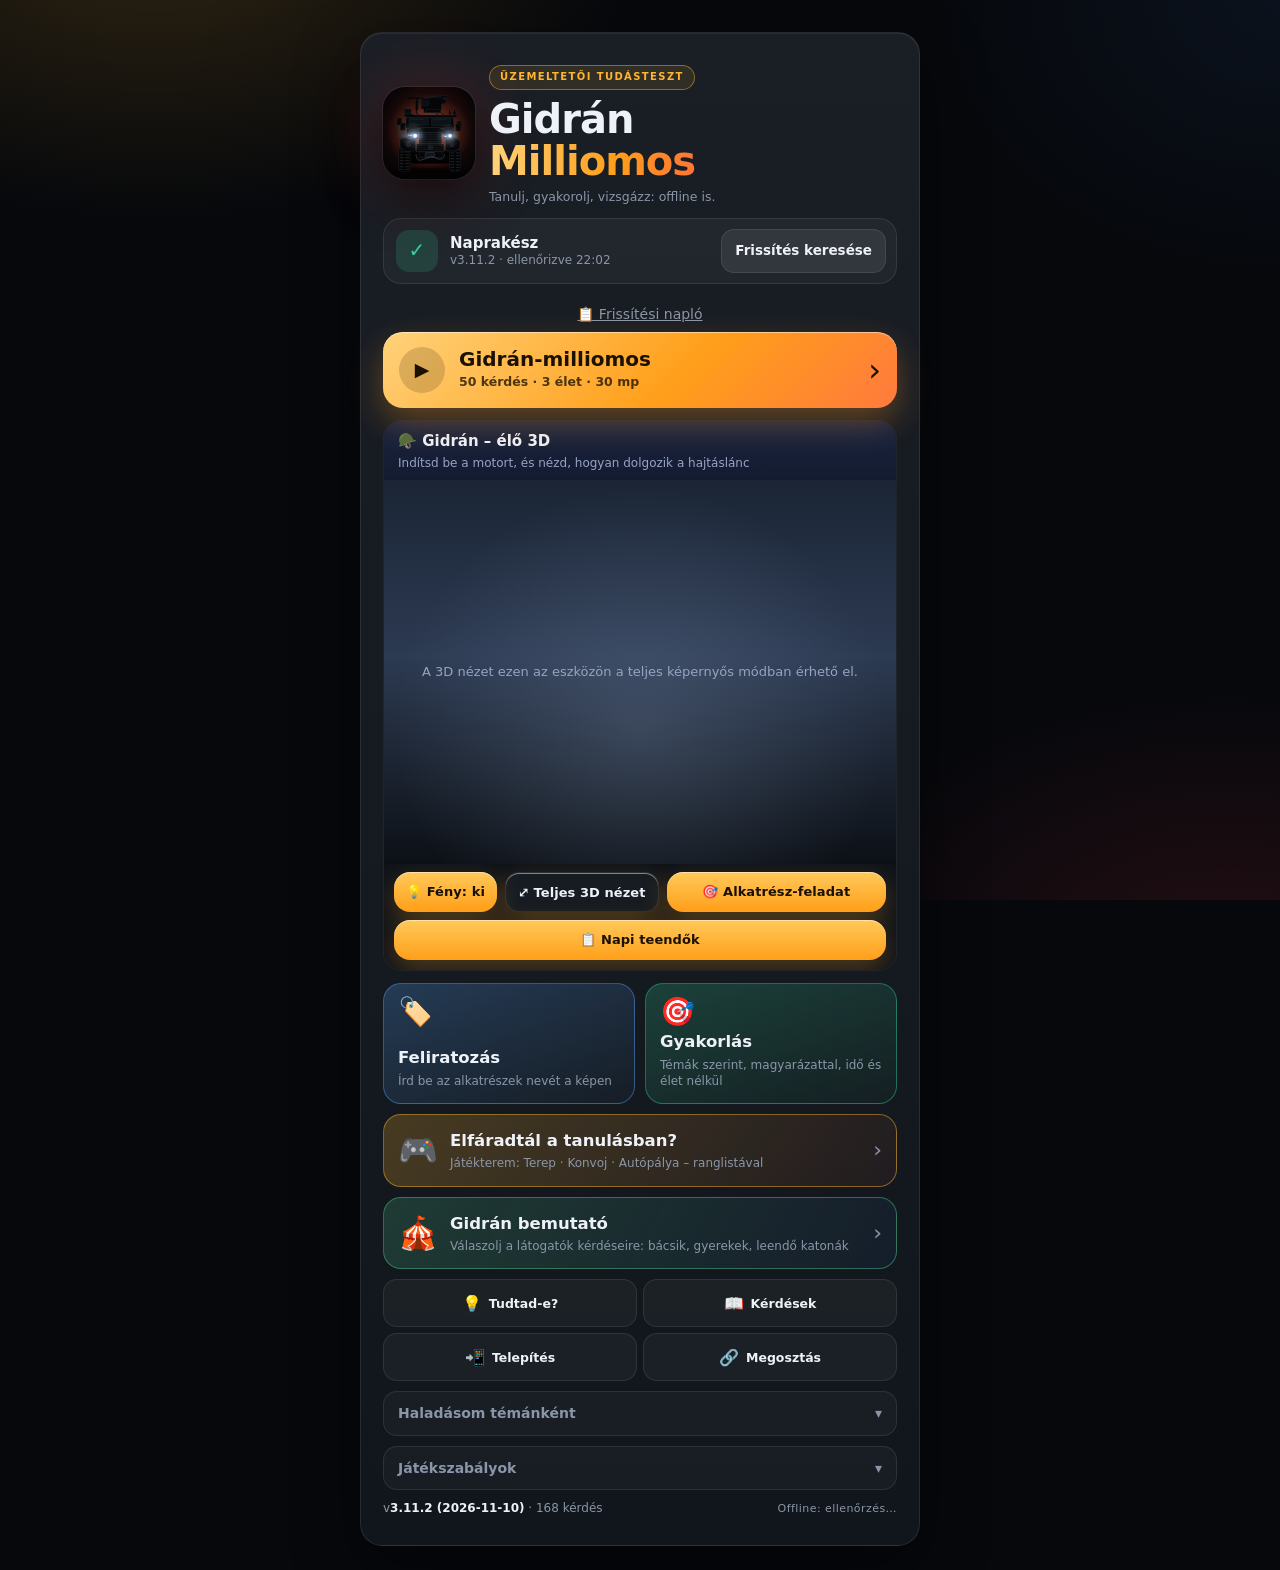
==== commit bd448e40: "Feliratozás megújítva: kétoszlopos elrendezés, nagyítható ábra, szókészlet, műszaki adatok (v3.11.2)" ====
--- a/index.html
+++ b/index.html
@@ -432,6 +432,41 @@
 /* feliratozós képfeladat */
 .lfig{position:sticky;top:6px;z-index:6;margin:2px 0 12px;border-radius:16px;overflow:hidden;background:#fff;box-shadow:0 10px 30px rgba(0,0,0,.45),0 0 0 1px rgba(255,255,255,.14);max-width:760px;width:100%;justify-self:center}
 .lfig img{display:block;width:100%;height:auto;-webkit-user-select:none;user-select:none;pointer-events:none}
+.lwrap{display:grid;gap:12px;grid-template-columns:minmax(0,1fr)}
+.lside{display:contents}
+.lfig{background:#0f1622}
+.lcap{display:flex;align-items:center;gap:8px;padding:6px 8px 6px 12px;background:linear-gradient(90deg,#1b2740,#141c2c);color:#dfe7f5;font:700 12px var(--fb);letter-spacing:.06em;text-transform:uppercase}
+.lct{flex:1;min-width:0;white-space:nowrap;overflow:hidden;text-overflow:ellipsis}
+.lcnt{font:700 12px var(--fb);letter-spacing:0;text-transform:none;padding:4px 9px;border-radius:999px;background:rgba(255,255,255,.1);color:#dfe7f5;font-variant-numeric:tabular-nums;white-space:nowrap;transition:background .2s,color .2s}
+.lcnt.full{background:var(--ok);color:#06150e}.lcnt.warn{background:var(--bad);color:#fff}
+.lzoom{border:0;width:34px;height:34px;border-radius:10px;background:rgba(255,255,255,.1);color:#fff;font-size:15px;cursor:pointer}
+.lzoom[aria-pressed=true]{background:var(--gold);color:#1a1100}
+.lscr{background:#fff;overflow:hidden}
+.lpic{position:relative;width:min(100%,calc(var(--lh,44vh)*var(--ar,1.6)));margin:0 auto;transition:width .25s ease}
+.lfig.big{position:relative;top:auto}
+.lfig.big .lscr{overflow:auto;max-height:72vh;-webkit-overflow-scrolling:touch}
+.lfig.big .lpic{width:190%}
+.lbd[data-name]::after{content:attr(data-name);position:absolute;left:calc(100% + 5px);top:50%;transform:translateY(-50%);white-space:nowrap;font:700 11px/1.2 var(--fb);padding:3px 7px;border-radius:7px;background:rgba(10,16,26,.9);color:#fff;pointer-events:none;opacity:0;transition:opacity .2s;box-shadow:0 2px 8px rgba(0,0,0,.4);max-width:46vw;overflow:hidden;text-overflow:ellipsis}
+.lbd.lft[data-name]::after{left:auto;right:calc(100% + 5px)}
+.lbd.on[data-name]::after,.lfig.big .lbd[data-name]::after{opacity:1}
+.lbd.on[data-name]{z-index:3}
+.lbank{display:flex;flex-wrap:wrap;gap:6px;align-items:center;padding:10px;border-radius:14px;border:1px dashed var(--line);background:rgba(255,255,255,.03)}
+.lbl{flex:1 1 100%;font-size:12.5px;color:var(--muted);font-weight:600}
+.lchip{border:1px solid var(--line);background:rgba(255,255,255,.07);color:var(--ink);border-radius:999px;padding:8px 12px;font:600 13.5px var(--fb);cursor:pointer;min-height:38px;transition:transform .1s,opacity .2s,background .2s,border-color .2s}
+.lchip:hover{border-color:var(--gold)}.lchip:active{transform:scale(.95)}
+.lchip.used{opacity:.38;text-decoration:line-through}
+.lsp{grid-column:2/-1;font-size:12.5px;line-height:1.4;color:var(--muted);display:none}
+.lrow.ok .lsp:not(:empty),.lrow.bad .lsp:not(:empty){display:block;animation:lspIn .35s ease both}
+@keyframes lspIn{from{opacity:0;transform:translateY(-4px)}}
+.lbd[data-name]:hover::after{opacity:1}.lbd[data-name]:hover{z-index:3}
+@media(min-width:900px){
+  .lwrap{grid-template-columns:minmax(0,1.25fr) minmax(0,1fr);align-items:start}
+  .lside{display:grid;gap:10px;position:sticky;top:8px}
+  .lside .lfig{position:relative;top:auto;margin:0;max-width:none}
+  .lpic{--lh:62vh}
+  .lwrap .lgrid{grid-template-columns:minmax(0,1fr)}
+}
+@media(prefers-reduced-motion:reduce){.lpic{transition:none}.lrow .lsp{animation:none!important}}
 .lfig::after{content:"";position:absolute;inset:0;pointer-events:none;background:linear-gradient(100deg,transparent 38%,rgba(255,181,46,.38) 50%,transparent 62%);transform:translateX(-120%);animation:scan 1.4s .15s ease-out 1 forwards}
 @keyframes scan{to{transform:translateX(120%)}}
 .lbd{--bs:clamp(22px,5.8vw,34px);position:absolute;width:var(--bs);height:var(--bs);margin:calc(var(--bs)/-2) 0 0 calc(var(--bs)/-2);border-radius:50%;border:2px solid #fff;
@@ -599,7 +634,7 @@
   </aside>
 </section>
 
-<div class="modal hide" id="logModal" role="dialog" aria-modal="true" aria-labelledby="logTitle"><div class="card logcard"><h2 id="logTitle">Frissítési napló</h2><div class="logbody"><div class="cl"><b>v3.11.1</b><small>2026-11-11</small><ul><li>Napi teendők a valós menet szerint: Kimeázás (friss menetlevél → 1TK → meás pecsét → feladat), Visszameázás (mosás → MEÁ, visszamea pecsét, füzet → tankolás a lezárt menetlevél alapján → telephely), Átmeázás (elszámolás a régi menetlevéllel, új megkezdése; mosás, tankolás kimaradhat) és Okosságok</li></ul></div><div class="cl"><b>v3.11.0</b><small>2026-11-10</small><ul><li>Élethűbb 3D Gidrán: valódi vetett árnyék (a talajon és az alkatrészeken is), matt festék- és porhatás, műtermi padló, lágyabb fények</li><li>Robbantott ábra: lépcsőzetes, sima szétszedés (▶ Szétszedés gomb), szaggatott szerelési vonalak, bekapcsolható 🏷 feliratok az alkatrészeken</li><li>Új 🎯 Feladat fül: „Keresd meg” (bökj rá a modellen) és „Mi ez?” (válaszd ki a nevét) – rendszer szerint szűrhető, a hibázott alkatrészek gyakrabban jönnek, a haladásodat megjegyzi</li><li>Új 📋 Napi teendők: kimeázás · visszameázás · átmeázás – kipipálható lista okosságokkal, saját tételekkel bővíthető, a 📍 3D gomb megmutatja az alkatrészt a modellen</li><li>Simább kezelőfelület: finom átmenetek, nagyobb csúszka, jobb fülek; javítás: az Alaphelyzet a páncél átlátszóságát is visszaállítja, gyenge eszközön az árnyék magától kikapcsol</li></ul></div><div class="cl"><b>v3.10.0</b><small>2026-10-27</small><ul><li>Új Megosztás képernyő: QR-kód + másolható link + meghívókód (ABCDE-FGHJK) – a QR és a link ugyanazt a címet tartalmazza (?meghiv=KÓD)</li><li>Telepítő varázsló a QR-ral/linkkel megnyitott, még nem telepített appnál: Android (natív „Telepítés most”, Samsung/Chrome útmutató, Chrome-megnyitás üzenetküldőből) és iPhone (lépésenkénti útmutató, link Safarihoz)</li><li>Telepítés után az ikonról induló app egyből a regisztrációhoz visz a meghívókóddal; iPhone-on a link a manifestbe kerül, tartalékként kód/link beillesztése mező</li></ul></div><div class="cl"><b>v3.9.0</b><small>2026-10-20</small><ul><li>3D modell pontosítás a gyári ábrák és fotó alapján: sík, vízszintes bordás hűtőmaszk (keret, terepszín sávok, kis logó)</li><li>Ajtók: nagyobbak, lekerekített felső sarkúak, ablakkerettel, zsanérokkal, tüzelőnyílással, fogantyúval, alsó panellel – a valós helyzetben (a két ajtó a tengelyek között)</li><li>Sárvédők: szögletes, ferde felső lemez és külső oldallemez; küszöb-lemez az ajtók alatt, motorház alsó oldallemezek</li></ul></div><div class="cl"><b>v3.8.0</b><small>2026-10-19</small><ul><li>Alkatrészre koppintás után könnyű a kilépés: nagy ✕ gomb a panel sarkában (azonnal reagál), újabb koppintás az üres területre vagy ugyanarra az alkatrészre, illetve Esc is bezárja</li><li>Kisebb alkatrészpanel: a leírás 3 sorra rövidítve, „Több” gombbal vagy a szövegre koppintva kinyitható – több hely marad a modellnek</li></ul></div><div class="cl"><b>v3.7.0</b><small>2026-10-19</small><ul><li>Rugózás és lengéscsillapítás: gyorsításkor a karosszéria enyhén hátradől, fékezéskor előrebukik, majd csillapítva visszaáll (a kerekek rugózatlanok)</li><li>Új SATUFÉK gomb (billentyű: szóköz): a kerekek blokkolnak, megáll a forgásuk, füstölnek, fékcsík marad a talajon, és csikorog – a FÉK fokozatos, blokkolásmentes</li><li>A motor és az automata váltó eléri a 120 km/h-t (hatodik fokozat, ~1650 f/p)</li></ul></div><div class="cl"><b>v3.6.0</b><small>2026-10-19</small><ul><li>Álló nézetben a jármű a képernyő felét is kitölti, a vezérlők kompaktak</li><li>Az alkatrész-leírás a modell fölé kerül kis, áttetsző kártyaként (✕-szel bezárható); az alkatrészlista külön „Alkatrészek” fülre került</li><li>Fekvő nézetben a modell balra, a vezérlők jobb oldali sávba kerülnek, a leírás a kép sarkában olvasható, de nem takar sokat</li></ul></div><div class="cl"><b>v3.5.1</b><small>2026-10-19</small><ul><li>Javítás: haladáskor a talaj már hátrafelé mozog (előre menő járműnél), tolatáskor előre; kavicsos, kerékvágásos talaj</li><li>Finomítások: csörlő a lökhárító alatt, tetőperem, ajtózsanérok, motorháztető-zsanérok</li></ul></div><div class="cl"><b>v3.5.0</b><small>2026-10-19</small><ul><li>Kapcsolható fények: tompított, távolsági, keresőlámpa, kék-piros villogó, vészvillogó – a lámpatestek világítanak, a tompított/távolsági fény a talajon is látszik; a fék- és tolatólámpa automatikus</li><li>Új, áttekinthető kezelőfelület: három fül (Vezetés · Fények · Szétszedés), nagy gombok, lépésről lépésre súgó („① Indítsd be a motort…”)</li><li>A főképernyőn gyors fénykapcsoló</li></ul></div><div class="cl"><b>v3.4.3</b><small>2026-10-19</small><ul><li>Hibajavítás: a főképernyőn a billentyűzet (szóköz, nyilak) már nem zavarja az oldal használatát; fényesebb fényszóró-lencsék; ellenőrzött GL-környezetvesztés, görgetés és méretváltozás</li></ul></div><div class="cl"><b>v3.4.2</b><small>2026-10-19</small><ul><li>Hűtőmaszk: szélesebb, 11 ferde lamellás, terepszínes, címerrel; kihorpadó lánchurok az orrnál</li><li>Fényszóró a sarokpajzs felső részén (sárga sávok védőráccsal), alatta jelzőlámpák és szellőzőrács, a rajzok szerint</li><li>Tükrök: a főtükör hátrébb és magasabban, a kiegészítő tükör előrébb és alacsonyabban, előre nyúló karral</li></ul></div><div class="cl"><b>v3.4.1</b><small>2026-10-19</small><ul><li>A 3D Gidrán külseje a valódi fotók alapján: rácsos front lamellákkal, szögletes sarokpajzsok szellőzőráccsal és fényszóróval, tetőszéli kék/piros villogók, ketreces keresőlámpa, nagy szögletes tükrök, sötét ablakkeretek, krém-zöld terepszín, fekete felnik, füstgránátvetők, ponyvával fedett fegyverplatform</li><li>Ívelt kerékjáratú sárvédők, a tükrök a motorház hátsó végén (a rajzok szerint), kék forgólámpák, sárga fényszóró-lencsék, jelzőlámpák, füstgránátvetők mindkét oldalon, kiálló APU</li><li>Kipufogófüst finomítása, az „Elöl” nézet javítva, az APU a páncéltesten belülre került</li></ul></div><div class="cl"><b>v3.4.0</b><small>2026-10-19</small><ul><li>Új, WebGL-es 3D megjelenítő: simább, élesebb kép, valódi mélységkezelés, fény-árnyék, tükröződés – és az eszközödhöz igazodó felbontás, hogy sehol se laggoljon</li><li>A 3D Gidrán a főképernyőn: forgatható, innen indítható a motor</li><li>Élő motor és hajtáslánc: motorindítás, gáz/fék, R-N-D váltó, úti/terep osztómű, automata fokozatváltás; forognak a kerekek, kardántengelyek és a hűtőventilátor, remeg a motor, füstöl a kipufogó, szól a motor</li><li>Új alkatrész: hűtőventilátor</li></ul></div><div class="cl"><b>v3.3.3</b><small>2026-10-19</small><ul><li>Gidrán 3D: szebb külső – élszerű páncéltest, sárvédők, lépcsők, terepszín-foltok, hűtőrács, szegecssorok</li><li>Mélységárnyalás, puha árnyék, színes háttér; forgatás közben automatikus részletcsökkentés a sima mozgásért</li></ul></div><div class="cl"><b>v3.3.2</b><small>2026-10-19</small><ul><li>Gidrán 3D: új „⚙ Hajtáslánc” nézet – csak az erőátvitel, a tananyag ábrájának színeivel (piros hűtő, kék motor, bézs váltó, zöld osztómű, narancs kormánymű)</li><li>Részletes hajtáslánc: Cummins motor bordákkal és turbóval, Allison váltó, oldalra tolt osztómű, kardántengelyek, differenciálművek, háromszög lengőkarok, csavarrugók, féktárcsák, kormánykerék</li><li>Valósághűbb terepgumik futófelületi bordákkal és felnivel; szebb árnyalás és fényvisszaverődés</li></ul></div><div class="cl"><b>v3.3.1</b><small>2026-10-19</small><ul><li>Gidrán 3D: újraépítve a tananyag ábrái szerint – valós méretek (tengelytáv 3255, nyomtáv 2109, magasság 2500/3345 mm), 63 alkatrész</li><li>Új alkatrészek: ajtók ablakkal és fogantyúval, hátsó ajtó, tükrök, lökhárító, hűtővédő lemez, 5 külön ülés (színezve), műszerfal, féltengelyek, féktárcsák, inverter, áramelosztó, kamerák, szerelőnyílások</li><li>Pontosított leírások (műszerfal, ülésállítások, ajtók, szerelőnyílások, hűtőrendszer, pneumatika)</li></ul></div><div class="cl"><b>v3.3.0</b><small>2026-10-19</small><ul><li>Új: „Gidrán 3D – szétszedhető” a Játékteremben: 360°-ban forgatható, szétszedhető modell, alkatrészre érintve leírás a tananyag alapján</li><li>Terep játék: a CTIS a tananyag szerinti 4 üzemmóddal (6,5 / 4,5 / 2,5 / 1,8 bar; 120 / 65 / 20 / 10 km/h), a csörlő kötélhossza 25 m</li><li>Kvíz: a motorolajon kívüli olaj-, folyadék- és zsírfajtás kérdések kikerültek</li><li>Bemutató: a konfigurációk (R20–R50) a tananyag szerint pontosítva</li></ul></div><div class="cl"><b>v3.2.1</b><small>2026-10-19</small><ul><li>Autópálya: a Gidrán a valódi felülnézeti kinézetével (SARP II torony, légszűrő-borítás, pótkerék, APU, keresőlámpák)</li><li>Autópálya: valósághűbb járművek – szedán, kombi, SUV, kisbusz, dobozos, tartály-, platós és nyerges kamion</li><li>Hibakeresés: összes játék véletlenszerű gombnyomásos tesztje, terhelésteszt, érintésvezérlés-hibák elhárítva</li></ul></div><div class="cl"><b>v3.2.0</b><small>2026-10-17</small><ul><li>Bemutató: a helyszínen más honvédségi eszközök is ki vannak állítva (Leopard 2A7HU, PzH 2000, Lynx, teherautó)</li><li>Nyüzsgő tömeg: sétálók, evők, őrjáratozó katonák, babakocsis anyukák; új látogatók: riporter, diák, veterán katona</li><li>Háttérzaj: tömegmorajlás; a Gidrán motorja csak a „🔑 Motor” gombra szólal meg</li><li>Többféle dobható dolog (tojás, paradicsom, sár, hal, 💩); néha az érdeklődő kivédi, és veszekedés lesz belőle</li><li>Veszekedésnél fegyvert lehet előrántani és figyelmeztető lövést leadni a levegőbe</li></ul></div><div class="cl"><b>v3.1.0</b><small>2026-10-16</small><ul><li>Javítva: játékból kilépéskor nem marad fekete a képernyő</li><li>Gidrán bemutató: új látogatók – okoskodó úr (nehéz, furcsa kérdések), háziasszony babakocsival (a férje katona), Rambo (fegyverek), Vincze Ricsi oktató (a kvízkérdésekből, tanítóbottal)</li><li>🥚 Tojásdobás gomb, és a jelenetben bárkire rábökhetsz</li></ul></div><div class="cl"><b>v3.0.1</b><small>2026-10-16</small><ul><li>Gidrán bemutató: hangok (a látogatók felolvassák a kérdést – bácsi mély, gyerek magas hangon –, motorindítás és üresjárat, sziréna)</li><li>A fényszóró fénycsíkja az első fényszórótól indul</li><li>Rétegsorrend (takarás) javítva: a látogatók helyesen a Gidrán előtt/mögött jelennek meg</li></ul></div><div class="cl"><b>v3.0.0</b><small>2026-10-16</small><ul><li>Új: Gidrán bemutató – kiállított Gidrán, látogatók kérdései (idős bácsik, gyerekek, leendő katonák), válasz saját szavakkal, lámpa + sziréna gomb</li><li>A kvíz kérdései véletlen nehézségi sorrendben jönnek, a legnehezebb is lehet az első</li></ul></div><div class="cl"><b>v2.9.6</b><small>2026-10-16</small><ul><li>Tömbösített hűtőrendszer feliratozás: többféle, saját szavas válasz is elfogadott</li></ul></div><div class="cl"><b>v2.9.5</b><small>2026-10-16</small><ul><li>Frissítési napló a főoldalon</li></ul></div><div class="cl"><b>v2.9.4</b><small>2026-10-16</small><ul><li>Feliratozó feladat: „Differenciálmű” a hivatalos név (a hátsó is elfogadott)</li></ul></div><div class="cl"><b>v2.9.3</b><small>2026-10-16</small><ul><li>Erőátvitel feliratozás: „Tömbösített hűtő” a helyes megnevezés</li></ul></div><div class="cl"><b>v2.9.2</b><small>2026-10-16</small><ul><li>Beírós feladatoknál (méretek, tömegek) nincs időzítő</li></ul></div><div class="cl"><b>v2.9.1</b><small>2026-10-16</small><ul><li>Terep: üzemanyag 2×100 l tartály</li></ul></div><div class="cl"><b>v2.9.0</b><small>2026-10-15</small><ul><li>Terep: 10× hosszabb pálya, nehezedő biomok (hó, jég, mocsár, mélysár, kő, homok)</li><li>Oldalnézetes autópálya-szakasz a Terepben, 5 gépes Gidrán-konvoj csatlakozik</li><li>Kézifék a Terepben, Konvojban és az Autópályán</li><li>Kis kaliberű lövések menet közben, a gépágyú automatikusan visszalő</li><li>Tankolás 5× gyorsabb</li><li>Realisztikusabb Gidrán modell</li></ul></div><div class="cl"><b>v2.8.0</b><small>2026-10-15</small><ul><li>Játékterem a kvízben: „Elfáradtál a tanulásban?” gomb</li><li>Gidrán Terep, Konvoj és új Autópálya játék, valósághűbb fizikával</li><li>Csörlős mocsárkiszabadítás, vizes átkelés a talajjal egy síkban</li><li>Ranglista regisztrált felhasználóknak</li><li>Új „Tudtad-e?” kisokos Gidrán-tippekkel és terepes extrákkal</li><li>Dedikált frissítés gomb</li></ul></div><div class="cl"><b>v2.7.0</b><small>2026-10</small><ul><li>Teljes újratervezés: egyszerűbb, barátságosabb tanulófelület</li><li>Beírós és feliratozós feladatok, új gombok és csempék</li><li>Offline működés minden platformon</li></ul></div></div><button class="btn" id="logClose" type="button">Bezár</button></div></div>
+<div class="modal hide" id="logModal" role="dialog" aria-modal="true" aria-labelledby="logTitle"><div class="card logcard"><h2 id="logTitle">Frissítési napló</h2><div class="logbody"><div class="cl"><b>v3.11.2</b><small>2026-11-11</small><ul><li>Feliratozás megújítva: széles képernyőn az ábra és a mezők egymás mellett, fejléc kitöltés-számlálóval, 🔍 nagyítható, görgethető ábra</li><li>Gyakorlásban szókészlet: a névre koppintva kitölti a kijelölt mezőt, nem kell gépelni</li><li>Ellenőrzés után a nevek megjelennek az ábrán, és minden alkatrészhez ott a műszaki adat (pl. motor: 8,9 l, 276 kW, 1550 Nm; osztómű: H 120 km/h, L 3720 Nm)</li></ul></div><div class="cl"><b>v3.11.1</b><small>2026-11-11</small><ul><li>Napi teendők a valós menet szerint: Kimeázás (friss menetlevél → 1TK → meás pecsét → feladat), Visszameázás (mosás → MEÁ, visszamea pecsét, füzet → tankolás a lezárt menetlevél alapján → telephely), Átmeázás (elszámolás a régi menetlevéllel, új megkezdése; mosás, tankolás kimaradhat) és Okosságok</li></ul></div><div class="cl"><b>v3.11.0</b><small>2026-11-10</small><ul><li>Élethűbb 3D Gidrán: valódi vetett árnyék (a talajon és az alkatrészeken is), matt festék- és porhatás, műtermi padló, lágyabb fények</li><li>Robbantott ábra: lépcsőzetes, sima szétszedés (▶ Szétszedés gomb), szaggatott szerelési vonalak, bekapcsolható 🏷 feliratok az alkatrészeken</li><li>Új 🎯 Feladat fül: „Keresd meg” (bökj rá a modellen) és „Mi ez?” (válaszd ki a nevét) – rendszer szerint szűrhető, a hibázott alkatrészek gyakrabban jönnek, a haladásodat megjegyzi</li><li>Új 📋 Napi teendők: kimeázás · visszameázás · átmeázás – kipipálható lista okosságokkal, saját tételekkel bővíthető, a 📍 3D gomb megmutatja az alkatrészt a modellen</li><li>Simább kezelőfelület: finom átmenetek, nagyobb csúszka, jobb fülek; javítás: az Alaphelyzet a páncél átlátszóságát is visszaállítja, gyenge eszközön az árnyék magától kikapcsol</li></ul></div><div class="cl"><b>v3.10.0</b><small>2026-10-27</small><ul><li>Új Megosztás képernyő: QR-kód + másolható link + meghívókód (ABCDE-FGHJK) – a QR és a link ugyanazt a címet tartalmazza (?meghiv=KÓD)</li><li>Telepítő varázsló a QR-ral/linkkel megnyitott, még nem telepített appnál: Android (natív „Telepítés most”, Samsung/Chrome útmutató, Chrome-megnyitás üzenetküldőből) és iPhone (lépésenkénti útmutató, link Safarihoz)</li><li>Telepítés után az ikonról induló app egyből a regisztrációhoz visz a meghívókóddal; iPhone-on a link a manifestbe kerül, tartalékként kód/link beillesztése mező</li></ul></div><div class="cl"><b>v3.9.0</b><small>2026-10-20</small><ul><li>3D modell pontosítás a gyári ábrák és fotó alapján: sík, vízszintes bordás hűtőmaszk (keret, terepszín sávok, kis logó)</li><li>Ajtók: nagyobbak, lekerekített felső sarkúak, ablakkerettel, zsanérokkal, tüzelőnyílással, fogantyúval, alsó panellel – a valós helyzetben (a két ajtó a tengelyek között)</li><li>Sárvédők: szögletes, ferde felső lemez és külső oldallemez; küszöb-lemez az ajtók alatt, motorház alsó oldallemezek</li></ul></div><div class="cl"><b>v3.8.0</b><small>2026-10-19</small><ul><li>Alkatrészre koppintás után könnyű a kilépés: nagy ✕ gomb a panel sarkában (azonnal reagál), újabb koppintás az üres területre vagy ugyanarra az alkatrészre, illetve Esc is bezárja</li><li>Kisebb alkatrészpanel: a leírás 3 sorra rövidítve, „Több” gombbal vagy a szövegre koppintva kinyitható – több hely marad a modellnek</li></ul></div><div class="cl"><b>v3.7.0</b><small>2026-10-19</small><ul><li>Rugózás és lengéscsillapítás: gyorsításkor a karosszéria enyhén hátradől, fékezéskor előrebukik, majd csillapítva visszaáll (a kerekek rugózatlanok)</li><li>Új SATUFÉK gomb (billentyű: szóköz): a kerekek blokkolnak, megáll a forgásuk, füstölnek, fékcsík marad a talajon, és csikorog – a FÉK fokozatos, blokkolásmentes</li><li>A motor és az automata váltó eléri a 120 km/h-t (hatodik fokozat, ~1650 f/p)</li></ul></div><div class="cl"><b>v3.6.0</b><small>2026-10-19</small><ul><li>Álló nézetben a jármű a képernyő felét is kitölti, a vezérlők kompaktak</li><li>Az alkatrész-leírás a modell fölé kerül kis, áttetsző kártyaként (✕-szel bezárható); az alkatrészlista külön „Alkatrészek” fülre került</li><li>Fekvő nézetben a modell balra, a vezérlők jobb oldali sávba kerülnek, a leírás a kép sarkában olvasható, de nem takar sokat</li></ul></div><div class="cl"><b>v3.5.1</b><small>2026-10-19</small><ul><li>Javítás: haladáskor a talaj már hátrafelé mozog (előre menő járműnél), tolatáskor előre; kavicsos, kerékvágásos talaj</li><li>Finomítások: csörlő a lökhárító alatt, tetőperem, ajtózsanérok, motorháztető-zsanérok</li></ul></div><div class="cl"><b>v3.5.0</b><small>2026-10-19</small><ul><li>Kapcsolható fények: tompított, távolsági, keresőlámpa, kék-piros villogó, vészvillogó – a lámpatestek világítanak, a tompított/távolsági fény a talajon is látszik; a fék- és tolatólámpa automatikus</li><li>Új, áttekinthető kezelőfelület: három fül (Vezetés · Fények · Szétszedés), nagy gombok, lépésről lépésre súgó („① Indítsd be a motort…”)</li><li>A főképernyőn gyors fénykapcsoló</li></ul></div><div class="cl"><b>v3.4.3</b><small>2026-10-19</small><ul><li>Hibajavítás: a főképernyőn a billentyűzet (szóköz, nyilak) már nem zavarja az oldal használatát; fényesebb fényszóró-lencsék; ellenőrzött GL-környezetvesztés, görgetés és méretváltozás</li></ul></div><div class="cl"><b>v3.4.2</b><small>2026-10-19</small><ul><li>Hűtőmaszk: szélesebb, 11 ferde lamellás, terepszínes, címerrel; kihorpadó lánchurok az orrnál</li><li>Fényszóró a sarokpajzs felső részén (sárga sávok védőráccsal), alatta jelzőlámpák és szellőzőrács, a rajzok szerint</li><li>Tükrök: a főtükör hátrébb és magasabban, a kiegészítő tükör előrébb és alacsonyabban, előre nyúló karral</li></ul></div><div class="cl"><b>v3.4.1</b><small>2026-10-19</small><ul><li>A 3D Gidrán külseje a valódi fotók alapján: rácsos front lamellákkal, szögletes sarokpajzsok szellőzőráccsal és fényszóróval, tetőszéli kék/piros villogók, ketreces keresőlámpa, nagy szögletes tükrök, sötét ablakkeretek, krém-zöld terepszín, fekete felnik, füstgránátvetők, ponyvával fedett fegyverplatform</li><li>Ívelt kerékjáratú sárvédők, a tükrök a motorház hátsó végén (a rajzok szerint), kék forgólámpák, sárga fényszóró-lencsék, jelzőlámpák, füstgránátvetők mindkét oldalon, kiálló APU</li><li>Kipufogófüst finomítása, az „Elöl” nézet javítva, az APU a páncéltesten belülre került</li></ul></div><div class="cl"><b>v3.4.0</b><small>2026-10-19</small><ul><li>Új, WebGL-es 3D megjelenítő: simább, élesebb kép, valódi mélységkezelés, fény-árnyék, tükröződés – és az eszközödhöz igazodó felbontás, hogy sehol se laggoljon</li><li>A 3D Gidrán a főképernyőn: forgatható, innen indítható a motor</li><li>Élő motor és hajtáslánc: motorindítás, gáz/fék, R-N-D váltó, úti/terep osztómű, automata fokozatváltás; forognak a kerekek, kardántengelyek és a hűtőventilátor, remeg a motor, füstöl a kipufogó, szól a motor</li><li>Új alkatrész: hűtőventilátor</li></ul></div><div class="cl"><b>v3.3.3</b><small>2026-10-19</small><ul><li>Gidrán 3D: szebb külső – élszerű páncéltest, sárvédők, lépcsők, terepszín-foltok, hűtőrács, szegecssorok</li><li>Mélységárnyalás, puha árnyék, színes háttér; forgatás közben automatikus részletcsökkentés a sima mozgásért</li></ul></div><div class="cl"><b>v3.3.2</b><small>2026-10-19</small><ul><li>Gidrán 3D: új „⚙ Hajtáslánc” nézet – csak az erőátvitel, a tananyag ábrájának színeivel (piros hűtő, kék motor, bézs váltó, zöld osztómű, narancs kormánymű)</li><li>Részletes hajtáslánc: Cummins motor bordákkal és turbóval, Allison váltó, oldalra tolt osztómű, kardántengelyek, differenciálművek, háromszög lengőkarok, csavarrugók, féktárcsák, kormánykerék</li><li>Valósághűbb terepgumik futófelületi bordákkal és felnivel; szebb árnyalás és fényvisszaverődés</li></ul></div><div class="cl"><b>v3.3.1</b><small>2026-10-19</small><ul><li>Gidrán 3D: újraépítve a tananyag ábrái szerint – valós méretek (tengelytáv 3255, nyomtáv 2109, magasság 2500/3345 mm), 63 alkatrész</li><li>Új alkatrészek: ajtók ablakkal és fogantyúval, hátsó ajtó, tükrök, lökhárító, hűtővédő lemez, 5 külön ülés (színezve), műszerfal, féltengelyek, féktárcsák, inverter, áramelosztó, kamerák, szerelőnyílások</li><li>Pontosított leírások (műszerfal, ülésállítások, ajtók, szerelőnyílások, hűtőrendszer, pneumatika)</li></ul></div><div class="cl"><b>v3.3.0</b><small>2026-10-19</small><ul><li>Új: „Gidrán 3D – szétszedhető” a Játékteremben: 360°-ban forgatható, szétszedhető modell, alkatrészre érintve leírás a tananyag alapján</li><li>Terep játék: a CTIS a tananyag szerinti 4 üzemmóddal (6,5 / 4,5 / 2,5 / 1,8 bar; 120 / 65 / 20 / 10 km/h), a csörlő kötélhossza 25 m</li><li>Kvíz: a motorolajon kívüli olaj-, folyadék- és zsírfajtás kérdések kikerültek</li><li>Bemutató: a konfigurációk (R20–R50) a tananyag szerint pontosítva</li></ul></div><div class="cl"><b>v3.2.1</b><small>2026-10-19</small><ul><li>Autópálya: a Gidrán a valódi felülnézeti kinézetével (SARP II torony, légszűrő-borítás, pótkerék, APU, keresőlámpák)</li><li>Autópálya: valósághűbb járművek – szedán, kombi, SUV, kisbusz, dobozos, tartály-, platós és nyerges kamion</li><li>Hibakeresés: összes játék véletlenszerű gombnyomásos tesztje, terhelésteszt, érintésvezérlés-hibák elhárítva</li></ul></div><div class="cl"><b>v3.2.0</b><small>2026-10-17</small><ul><li>Bemutató: a helyszínen más honvédségi eszközök is ki vannak állítva (Leopard 2A7HU, PzH 2000, Lynx, teherautó)</li><li>Nyüzsgő tömeg: sétálók, evők, őrjáratozó katonák, babakocsis anyukák; új látogatók: riporter, diák, veterán katona</li><li>Háttérzaj: tömegmorajlás; a Gidrán motorja csak a „🔑 Motor” gombra szólal meg</li><li>Többféle dobható dolog (tojás, paradicsom, sár, hal, 💩); néha az érdeklődő kivédi, és veszekedés lesz belőle</li><li>Veszekedésnél fegyvert lehet előrántani és figyelmeztető lövést leadni a levegőbe</li></ul></div><div class="cl"><b>v3.1.0</b><small>2026-10-16</small><ul><li>Javítva: játékból kilépéskor nem marad fekete a képernyő</li><li>Gidrán bemutató: új látogatók – okoskodó úr (nehéz, furcsa kérdések), háziasszony babakocsival (a férje katona), Rambo (fegyverek), Vincze Ricsi oktató (a kvízkérdésekből, tanítóbottal)</li><li>🥚 Tojásdobás gomb, és a jelenetben bárkire rábökhetsz</li></ul></div><div class="cl"><b>v3.0.1</b><small>2026-10-16</small><ul><li>Gidrán bemutató: hangok (a látogatók felolvassák a kérdést – bácsi mély, gyerek magas hangon –, motorindítás és üresjárat, sziréna)</li><li>A fényszóró fénycsíkja az első fényszórótól indul</li><li>Rétegsorrend (takarás) javítva: a látogatók helyesen a Gidrán előtt/mögött jelennek meg</li></ul></div><div class="cl"><b>v3.0.0</b><small>2026-10-16</small><ul><li>Új: Gidrán bemutató – kiállított Gidrán, látogatók kérdései (idős bácsik, gyerekek, leendő katonák), válasz saját szavakkal, lámpa + sziréna gomb</li><li>A kvíz kérdései véletlen nehézségi sorrendben jönnek, a legnehezebb is lehet az első</li></ul></div><div class="cl"><b>v2.9.6</b><small>2026-10-16</small><ul><li>Tömbösített hűtőrendszer feliratozás: többféle, saját szavas válasz is elfogadott</li></ul></div><div class="cl"><b>v2.9.5</b><small>2026-10-16</small><ul><li>Frissítési napló a főoldalon</li></ul></div><div class="cl"><b>v2.9.4</b><small>2026-10-16</small><ul><li>Feliratozó feladat: „Differenciálmű” a hivatalos név (a hátsó is elfogadott)</li></ul></div><div class="cl"><b>v2.9.3</b><small>2026-10-16</small><ul><li>Erőátvitel feliratozás: „Tömbösített hűtő” a helyes megnevezés</li></ul></div><div class="cl"><b>v2.9.2</b><small>2026-10-16</small><ul><li>Beírós feladatoknál (méretek, tömegek) nincs időzítő</li></ul></div><div class="cl"><b>v2.9.1</b><small>2026-10-16</small><ul><li>Terep: üzemanyag 2×100 l tartály</li></ul></div><div class="cl"><b>v2.9.0</b><small>2026-10-15</small><ul><li>Terep: 10× hosszabb pálya, nehezedő biomok (hó, jég, mocsár, mélysár, kő, homok)</li><li>Oldalnézetes autópálya-szakasz a Terepben, 5 gépes Gidrán-konvoj csatlakozik</li><li>Kézifék a Terepben, Konvojban és az Autópályán</li><li>Kis kaliberű lövések menet közben, a gépágyú automatikusan visszalő</li><li>Tankolás 5× gyorsabb</li><li>Realisztikusabb Gidrán modell</li></ul></div><div class="cl"><b>v2.8.0</b><small>2026-10-15</small><ul><li>Játékterem a kvízben: „Elfáradtál a tanulásban?” gomb</li><li>Gidrán Terep, Konvoj és új Autópálya játék, valósághűbb fizikával</li><li>Csörlős mocsárkiszabadítás, vizes átkelés a talajjal egy síkban</li><li>Ranglista regisztrált felhasználóknak</li><li>Új „Tudtad-e?” kisokos Gidrán-tippekkel és terepes extrákkal</li><li>Dedikált frissítés gomb</li></ul></div><div class="cl"><b>v2.7.0</b><small>2026-10</small><ul><li>Teljes újratervezés: egyszerűbb, barátságosabb tanulófelület</li><li>Beírós és feliratozós feladatok, új gombok és csempék</li><li>Offline működés minden platformon</li></ul></div></div><button class="btn" id="logClose" type="button">Bezár</button></div></div>
 <div class="modal hide" id="exitModal" role="dialog" aria-modal="true" aria-labelledby="exitTitle">
   <div class="card">
     <h2 id="exitTitle">Kilépsz a játékból?</h2>
@@ -1548,7 +1583,7 @@
 };
 return req("index")})();</script>
 <script>
-var APP_VERSION = "3.11.1", APP_DATE = "2026-11-10";
+var APP_VERSION = "3.11.2", APP_DATE = "2026-11-10";
 var BANK = [{"q": "Mi a teendő diffzár vagy osztómű kapcsolása előtt?", "o": ["A harcjárművet le kell lassítani 20 km/h alá", "A harcjárművet teljesen meg kell állítani és a váltót „N” állásba kell tenni", "A motort le kell állítani, majd újra kell indítani"], "a": 1, "d": 2, "t": "Biztonság", "e": "Diffzár és osztómű kapcsolása csak álló járműnél, „N” váltóállásban szabad. Menet közbeni kapcsolás a hajtásláncot károsítja.", "r": "1. Általános biztonsági rendszabályok"}, {"q": "Mivel szabad tisztítani a harcjármű ablakait?", "o": ["Bármilyen ablaktisztító folyékony vegyszerrel", "Nem vegyszeres, nedves ruhával", "Fagyálló folyadékkal"], "a": 1, "d": 2, "t": "Biztonság", "e": "Az ablakok csak nem vegyszeres, nedves ruhával tisztíthatók. Az ablaktisztító vegyszer és a fagyálló nem engedélyezett (az ablakok belső felülete polikarbonát bevonatú).", "r": "1. Általános biztonsági rendszabályok"}, {"q": "Folyó vagy csöpögő tüzelőanyagból keletkezett tűz esetén milyen irányban kell oltani?", "o": ["Lentről felfelé", "Elölről hátrafelé", "Felülről lefelé"], "a": 2, "d": 2, "t": "Biztonság", "e": "Folyó vagy csöpögő tüzelőanyag tüzét felülről lefelé kell oltani.", "r": "1. Általános biztonsági rendszabályok"}, {"q": "Engedélyezett-e a harcjármű átalakítása?", "o": ["Igen, szabadon", "Csak gyári engedéllyel", "Szigorúan tilos"], "a": 2, "d": 1, "t": "Biztonság", "e": "A harcjármű átalakítása szigorúan tilos, mert a páncélvédelem, a biztonsági rendszerek és a gyári tanúsítás is sérülhet.", "r": "1. Általános biztonsági rendszabályok"}, {"q": "Mennyi a harcjármű tömege fegyverzet nélkül?", "o": ["15.200 kg", "16.800 kg", "18.500 kg"], "a": 0, "d": 1, "t": "Alapadatok", "e": "A jármű tömege fegyverzet nélkül 15.200 kg. A 16.800 kg a harci tömeg (fegyverzettel).", "r": "2. Harcjármű alapadatai"}, {"q": "Mennyi a harci tömeg (fegyverzettel együtt)?", "o": ["15.200 kg", "16.800 kg", "17.900 kg"], "a": 1, "d": 1, "t": "Alapadatok", "e": "A harci tömeg (fegyverzettel együtt) 16.800 kg. A 15.200 kg a fegyverzet nélküli tömeg.", "r": "2. Harcjármű alapadatai"}, {"q": "Hány fő katonát tud szállítani a Gidrán (a benne elhelyezett ülések száma alapján)?", "o": ["5 fő", "7 fő", "9 fő"], "a": 1, "d": 1, "t": "Alapadatok", "e": "A Gidránban 7 ülés van, ennyi katonát szállít.", "r": "2. Harcjármű alapadatai"}, {"q": "Milyen biztonsági öv van minden ülésen?", "o": ["3-pontos", "4-pontos", "5-pontos"], "a": 2, "d": 1, "t": "Alapadatok", "e": "Minden ülésen 5-pontos biztonsági öv van, nem 3- vagy 4-pontos.", "r": "2. Harcjármű alapadatai"}, {"q": "Mi található minden ülés alatt?", "o": ["Robbanáselnyelő anyag", "Tartalék akkumulátor", "Tűzoltó palack"], "a": 0, "d": 1, "t": "Alapadatok", "e": "Minden ülés alatt robbanáselnyelő anyag van (nem akkumulátor, nem tűzoltó palack).", "r": "2. Harcjármű alapadatai"}, {"q": "A STANAG 4569 szabvány szerint milyen szintű a körkörös ballisztikus védelem?", "o": ["2+", "4a", "2b"], "a": 0, "d": 1, "t": "Páncélvédelem", "e": "A körkörös ballisztikus védelem STANAG 4569 szerint 2+ szintű. A 4a és a 2b az aknavédelemhez tartozik (jármű alatt).", "r": "3. Páncélvédelem"}, {"q": "Mekkora robbanóanyag-mennyiségnek áll ellen a páncéltest alatti védelem (Stanag 4569, 2b szint)?", "o": ["10 kg TNT egyenérték", "6 kg TNT egyenérték", "3 kg TNT egyenérték"], "a": 1, "d": 3, "t": "Páncélvédelem", "e": "A páncéltest alatti védelem a STANAG 4569 2b szintje: 6 kg TNT egyenérték. A 10 kg TNT a 4a szint (kerekek alatt).", "r": "3. Páncélvédelem"}, {"q": "Milyen szabvány és szint védi az ablakok üvegfelületét?", "o": ["EN 1063 BR7", "Stanag 4569 4a", "ISO 11158"], "a": 0, "d": 1, "t": "Páncélvédelem", "e": "Az ablakok üvegfelülete EN 1063 BR7 szintű védelmet ad. A STANAG 4569 a páncélzatra vonatkozik, az ISO 11158 hidraulikaolaj-szabvány.", "r": "3. Páncélvédelem"}, {"q": "Milyen anyaggal van bevonva az ablakok belső felülete?", "o": ["Üveggyapot", "Polikarbonát", "Kerámia réteg"], "a": 1, "d": 3, "t": "Páncélvédelem", "e": "Az ablakok belső felülete polikarbonát bevonatú (szilánkfogó réteg).", "r": "3. Páncélvédelem"}, {"q": "Milyen típusú a Gidrán motorja?", "o": ["Benzines, szívó", "Common-rail Turbo-Diesel", "Hibrid elektromos"], "a": 1, "d": 1, "t": "Motor", "e": "A motor common-rail rendszerű, turbófeltöltésű dízel (Cummins ISL9E3 375).", "r": "4. Motor"}, {"q": "Mekkora a motor hengerűrtartalma?", "o": ["6,7 liter", "8,9 liter", "10,2 liter"], "a": 1, "d": 1, "t": "Motor", "e": "A Cummins ISL9E3 hengerűrtartalma 8,9 liter.", "r": "4. Motor"}, {"q": "Mekkora a motor maximális teljesítménye?", "o": ["220 kW (300 LE)", "276 kW (375 LE)", "320 kW (435 LE)"], "a": 1, "d": 1, "t": "Motor", "e": "A motor maximális teljesítménye 276 kW, ami 375 LE (innen a típusjel: 375).", "r": "4. Motor"}, {"q": "Milyen elrendezésű és hány hengeres a motor?", "o": ["Soros, 6 hengeres", "V alakú, 8 hengeres", "Boxer, 4 hengeres"], "a": 0, "d": 1, "t": "Motor", "e": "A motor soros elrendezésű, 6 hengeres.", "r": "4. Motor"}, {"q": "Mekkora az üzemanyagtartály összkapacitása?", "o": ["2×80 liter", "2×100 liter", "2×120 liter"], "a": 1, "d": 1, "t": "Motor", "e": "Az üzemanyagtartály összkapacitása 2×100 liter, vagyis két 100 literes tartály.", "r": "4. Motor"}, {"q": "Milyen típusú és márkájú a nyomatékváltó?", "o": ["Allison 3200 SP, automata", "ZF 8HP, manuális", "Cummins CT6, félautomata"], "a": 0, "d": 1, "t": "Erőátvitel", "e": "A nyomatékváltó Allison 3200 SP, automata.", "r": "5. Erőátvitel"}, {"q": "Hány előre- és hátramenet fokozattal rendelkezik a váltó?", "o": ["5 előre, 1 hátra", "6 előre, 1 hátra", "8 előre, 2 hátra"], "a": 1, "d": 1, "t": "Erőátvitel", "e": "Az Allison váltó 6 előre- és 1 hátrameneti fokozatú (6+1).", "r": "5. Erőátvitel"}, {"q": "Az osztómű „H” állásában mekkora a maximális sebesség?", "o": ["50 km/h", "90 km/h", "120 km/h"], "a": 2, "d": 3, "t": "Erőátvitel", "e": "Az osztómű „H” (gyors) állásában a maximális sebesség 120 km/h. Az „L” állás a terepi, nagy nyomatékú tartomány.", "r": "5. Erőátvitel"}, {"q": "Az osztómű „L” állásában mekkora a maximális nyomaték?", "o": ["1550 Nm", "2500 Nm", "3720 Nm"], "a": 2, "d": 3, "t": "Erőátvitel", "e": "Az osztómű „L” állásában a maximális nyomaték 3720 Nm. A motoré 1550 Nm, az „L” áttétel ezt szorozza meg.", "r": "5. Erőátvitel"}, {"q": "Mivel kell egyenesben lennie a kormánykeréknek, amikor a hátsó és/vagy mellső diffzár aktív?", "o": ["Csak vezetés közben, álló helyzetben nem szükséges", "Igen, egyenesben kell lennie, különben a hajtásrendszer sérülhet", "Nem számít, a zárak véd a sérüléstől"], "a": 1, "d": 2, "t": "Erőátvitel", "e": "Zárt diffnél a kormánynak egyenesben kell lennie, különben a kerekek eltérő útja miatt a hajtásrendszer feszül és sérülhet.", "r": "5. Erőátvitel"}, {"q": "Milyen sorrendben kell aktiválni a differenciálzárakat nehéz terepen?", "o": ["Mellső → hátsó → hossz", "Hossz → hátsó → mellső", "Hátsó → mellső → hossz"], "a": 1, "d": 2, "t": "Erőátvitel", "e": "A zárási sorrend: hossz → hátsó → mellső. Oldáskor fordítva.", "r": "5. Erőátvitel"}, {"q": "Mi az osztómű kapcsolási feltétele?", "o": ["A jármű álljon meg, váltó „N” állásban legyen", "A jármű haladjon 10 km/h alatt", "Nincs különösebb feltétel"], "a": 0, "d": 2, "t": "Erőátvitel", "e": "Az osztómű csak álló járműnél, „N” váltóállásban kapcsolható.", "r": "5. Erőátvitel"}, {"q": "Milyen felfüggesztési rendszerrel rendelkezik a Gidrán?", "o": ["Merev tengelyes", "Teljesen független kerékfelfüggesztés", "Légrugós, félig független"], "a": 1, "d": 1, "t": "Futómű, CTIS", "e": "A Gidrán teljesen független kerékfelfüggesztésű, nem merev tengelyes.", "r": "6. Felfüggesztés, fékek, kerekek, CTIS"}, {"q": "Defektes gumiabronccsal (Run-Flat gyűrűvel) legfeljebb milyen sebességgel és távolságra közlekedhet a jármű?", "o": ["Max. 50 km/h, max. 100 km", "Max. 30 km/h, max. 50 km", "Max. 20 km/h, max. 20 km"], "a": 1, "d": 3, "t": "Futómű, CTIS", "e": "Run-Flat gyűrűvel defektesen legfeljebb 30 km/h sebességgel és legfeljebb 50 km-t szabad menni.", "r": "6. Felfüggesztés, fékek, kerekek, CTIS"}, {"q": "Mi a CTIS rendszer feladata?", "o": ["Automatikusan állítja az abroncsnyomást az útviszonyoknak megfelelően", "Szabályozza a motor hűtését", "Vezérli a differenciálzárakat"], "a": 0, "d": 1, "t": "Futómű, CTIS", "e": "A CTIS (központi abroncsnyomás-szabályozó) automatikusan állítja az abroncsnyomást az útviszonyokhoz. A diffzárakat és a hűtést nem vezérli.", "r": "6. Felfüggesztés, fékek, kerekek, CTIS"}, {"q": "Mekkora az abroncsnyomás „HIGHWAY” (közúti) módban?", "o": ["36/2,5 bar", "65/4,5 bar", "94/6,5 bar"], "a": 2, "d": 3, "t": "Futómű, CTIS", "e": "HIGHWAY (közúti) módban az abroncsnyomás 94/6,5 (psi/bar). A kisebb értékek a terepi módokhoz tartoznak.", "r": "6. Felfüggesztés, fékek, kerekek, CTIS"}, {"q": "Mekkora a maximális sebesség „EMERGENCY” (vészhelyzet) CTIS módban?", "o": ["10 km/h", "20 km/h", "65 km/h"], "a": 0, "d": 3, "t": "Futómű, CTIS", "e": "EMERGENCY (vészhelyzet) CTIS módban a maximális sebesség 10 km/h.", "r": "6. Felfüggesztés, fékek, kerekek, CTIS"}, {"q": "Melyik tartály felelős a hátsó fékkörért?", "o": ["S1", "S2", "P"], "a": 0, "d": 3, "t": "Pneumatika", "e": "A hátsó fékkör tartálya az S1. Az S2 az első fékkör, a P a kézifék.", "r": "7. Pneumatikus rendszer"}, {"q": "Melyik tartály felelős a kézifékért?", "o": ["A", "P", "S2"], "a": 1, "d": 3, "t": "Pneumatika", "e": "A kézifék tartálya a P (parking). Az S1 és S2 a fékkörök tartályai, az A a segédrendszereké.", "r": "7. Pneumatikus rendszer"}, {"q": "Mi a minimális levegőnyomás, ami alatt tilos működtetni a gépjárművet az S1, S2, P és A tartályokban?", "o": ["4 bar", "6 bar", "8 bar"], "a": 1, "d": 2, "t": "Pneumatika", "e": "Az S1, S2, P és A tartályokban 6 bar alatt tilos működtetni a járművet, mert a fékek nem működnek megbízhatóan.", "r": "7. Pneumatikus rendszer"}, {"q": "Az „A” jelű tartály mely rendszereket látja el levegővel?", "o": ["Csak a kéziféket", "CTIS, terepváltó, diffzár kapcsolók, gurítószelep", "Csak a hátsó fékköröket"], "a": 1, "d": 3, "t": "Pneumatika", "e": "Az „A” tartály a segédrendszereket látja el: CTIS, terepváltó, diffzár-kapcsolók, gurítószelep. A féktartályok az S1, S2, P.", "r": "7. Pneumatikus rendszer"}, {"q": "Hány db indító akkumulátor van a harcjárműbe szerelve?", "o": ["1 db", "2 db", "4 db"], "a": 1, "d": 1, "t": "Fedélzeti rendszerek", "e": "A harcjárműbe 2 db indító akkumulátor van szerelve.", "r": "8. Elektromos rendszer, ABV, tűzoltás, csörlő"}, {"q": "Mennyi a generátor feszültsége?", "o": ["12 V", "24 V", "28 V"], "a": 2, "d": 2, "t": "Fedélzeti rendszerek", "e": "A generátor feszültsége 28 V (24 V-os rendszerhez).", "r": "8. Elektromos rendszer, ABV, tűzoltás, csörlő"}, {"q": "Mi történik, ha az áramtalanítót bekapcsolva hagyják, miközben a gyújtáskapcsolók ki vannak kapcsolva?", "o": ["A rendszerek azonnal kikapcsolnak", "A rendszerek 80 másodperc után automatikusan kikapcsolnak", "Semmi, a rendszerek folyamatosan üzemelnek"], "a": 1, "d": 2, "t": "Fedélzeti rendszerek", "e": "Áramtalanító bekapcsolva, gyújtás nélkül, a rendszerek 80 másodperc után automatikusan kikapcsolnak. Ez védi az akkumulátort.", "r": "8. Elektromos rendszer, ABV, tűzoltás, csörlő"}, {"q": "Melyik szűrőréteg NEM része az ABV szűrőegységnek?", "o": ["HEPA szűrőbetét", "Aktívszén-szűrőbetét", "Olajszűrő betét"], "a": 2, "d": 3, "t": "Fedélzeti rendszerek", "e": "Az ABV szűrőegység HEPA és aktívszén szűrőbetétet tartalmaz. Olajszűrő betét nincs benne.", "r": "8. Elektromos rendszer, ABV, tűzoltás, csörlő"}, {"q": "Milyen oltóanyagot tartalmaznak a küzdőtéri (kabin) tűzoltópalackok?", "o": ["Por", "CO₂ (gáz)", "Hab"], "a": 1, "d": 2, "t": "Fedélzeti rendszerek", "e": "A küzdőtéri (kabin) palackok CO₂ gázt tartalmaznak, mert az nem hagy maradványt és emberi környezetben használható.", "r": "8. Elektromos rendszer, ABV, tűzoltás, csörlő"}, {"q": "Milyen oltóanyagot tartalmaz a motortéri tűzoltópalack?", "o": ["CO₂ (gáz)", "Por", "Víz"], "a": 1, "d": 2, "t": "Fedélzeti rendszerek", "e": "A motortéri tűzoltópalack port tartalmaz. A kabinban CO₂ van.", "r": "8. Elektromos rendszer, ABV, tűzoltás, csörlő"}, {"q": "Mekkora az önmentő csörlő vonóereje egy kötélágon?", "o": ["40 kN", "70 kN", "100 kN"], "a": 1, "d": 3, "t": "Fedélzeti rendszerek", "e": "Az önmentő csörlő vonóereje egy kötélágon 70 kN.", "r": "8. Elektromos rendszer, ABV, tűzoltás, csörlő"}, {"q": "Milyen hosszú az önmentő csörlő kötelének hasznos hossza?", "o": ["15 méter", "25 méter", "40 méter"], "a": 1, "d": 3, "t": "Fedélzeti rendszerek", "e": "A csörlő kötelének hasznos hossza 25 méter.", "r": "8. Elektromos rendszer, ABV, tűzoltás, csörlő"}, {"q": "Hány oldalsó ajtó található a harcjárművön?", "o": ["2", "4", "6"], "a": 1, "d": 1, "t": "Karosszéria", "e": "A harcjárművön 4 oldalsó ajtó van.", "r": "9. Karosszéria és ajtók"}, {"q": "Milyen zár javítja az ajtók zárási biztonságát?", "o": ["Aknazár", "Központi csuklós zár", "Duplazár"], "a": 0, "d": 2, "t": "Karosszéria", "e": "Az ajtók zárási biztonságát az aknazár javítja.", "r": "9. Karosszéria és ajtók"}, {"q": "A hátsó ajtó hogyan nyitható?", "o": ["Csak manuálisan", "Manuálisan és távirányítással is", "Csak a küzdőtérből"], "a": 1, "d": 1, "t": "Karosszéria", "e": "A hátsó ajtó manuálisan és távirányítással is nyitható.", "r": "9. Karosszéria és ajtók"}, {"q": "Milyen kulccsal nyithatók a szerelőnyílások és karbantartó fedelek?", "o": ["Bármilyen csavarhúzóval", "Speciális (négyszög) kulccsal", "Nem igényelnek kulcsot"], "a": 1, "d": 2, "t": "Karosszéria", "e": "A szerelőnyílások és karbantartó fedelek speciális (négyszög) kulccsal nyithatók, így illetéktelen nem fér hozzá.", "r": "9. Karosszéria és ajtók"}, {"q": "Mi a „MODE” gomb funkciója az Allison váltó kezelőpaneljén?", "o": ["Átkapcsolás a váltó hibakódok között", "Fokozat korlátozása felfelé", "Motorfék bekapcsolása"], "a": 0, "d": 2, "t": "Kezelőszervek", "e": "Az Allison kezelőpanelén a „MODE” gomb a hibakódok közti átkapcsolásra szolgál (diagnosztika).", "r": "10. Kezelőszervek és műszerfal"}, {"q": "Mit jelez a világítás- és álcafény kapcsológomb „S2” állása?", "o": ["Teljes álcafény, minden lámpa kikapcsolva", "Mellső infravörös álcafény (első álcafények aktívak)", "Konvojlámpa és féklámpa álcafény"], "a": 1, "d": 3, "t": "Kezelőszervek", "e": "A világítás- és álcafény kapcsoló „S2” állása a mellső infravörös álcafényt jelenti (első álcafények aktívak).", "r": "10. Kezelőszervek és műszerfal"}, {"q": "Melyik kijelzőméret jellemzi a fő érintőképernyős kijelzőt?", "o": ["7 hüvelyk", "10.1 hüvelyk", "12.3 hüvelyk"], "a": 1, "d": 2, "t": "Kezelőszervek", "e": "A fő érintőképernyős kijelző mérete 10.1 hüvelyk.", "r": "10. Kezelőszervek és műszerfal"}, {"q": "Hány nyelvi lehetőség áll rendelkezésre a fő kijelzőn?", "o": ["3 nyelv", "6 nyelv", "9 nyelv"], "a": 2, "d": 3, "t": "Kezelőszervek", "e": "A fő kijelzőn 9 nyelv közül lehet választani.", "r": "10. Kezelőszervek és műszerfal"}, {"q": "Melyik panelen található a ködgránátvetők vezérlése?", "o": ["Fő kapcsolópanel (kormánytól balra)", "Kiegészítő műszerfal", "Áramelosztó egységen"], "a": 1, "d": 2, "t": "Kezelőszervek", "e": "A ködgránátvetők vezérlése a kiegészítő műszerfalon található.", "r": "10. Kezelőszervek és műszerfal"}, {"q": "Mit kell tenni az APU indítása előtt?", "o": ["Növelni a főmotor fordulatszámát", "Megállítani a harcjárművet és leállítani a főmotort", "Bekapcsolni a diffzárakat"], "a": 1, "d": 1, "t": "APU", "e": "Az APU indítása előtt meg kell állítani a harcjárművet és le kell állítani a főmotort.", "r": "11. Fedélzeti áramforrás (APU)"}, {"q": "Hány hengeres az APU motorja?", "o": ["1", "2", "4"], "a": 1, "d": 1, "t": "APU", "e": "Az APU motorja 2 hengeres.", "r": "11. Fedélzeti áramforrás (APU)"}, {"q": "Mekkora az APU folyamatosan leadható teljesítménye?", "o": ["4,5 kW / 3000 1/min", "8,1 kW / 3600 1/min", "12 kW / 4000 1/min"], "a": 1, "d": 3, "t": "APU", "e": "Az APU folyamatosan leadható teljesítménye 8,1 kW, 3600 1/min fordulatszámon.", "r": "11. Fedélzeti áramforrás (APU)"}, {"q": "Az APU indítási sorrendjében mi történik a főkapcsoló bekapcsolása után?", "o": ["Azonnal el kell indítani a gyújtáskapcsolót", "Várni kell, amíg az APU rendszer teszteli önmagát", "Azonnal le kell állítani az APU-t"], "a": 1, "d": 3, "t": "APU", "e": "A főkapcsoló bekapcsolása után várni kell, amíg az APU rendszer teszteli önmagát, és csak utána szabad indítani.", "r": "11. Fedélzeti áramforrás (APU)"}, {"q": "Melyik kulcs szükséges a központi zár külső szükségnyitásához?", "o": ["Négyszögkulcs", "Y kulcs", "T-imbuszkulcs"], "a": 1, "d": 2, "t": "Kulcsok", "e": "A központi zár külső szükségnyitásához az Y kulcs kell.", "r": "12. Indítókulcsok"}, {"q": "Mivel nyitható az aknazár kívülről?", "o": ["Aknazár négyszögkulccsal (+ lapos csavarhúzó)", "Csak távirányítóval", "Csak Y kulccsal"], "a": 0, "d": 2, "t": "Kulcsok", "e": "Az aknazár kívülről aknazár négyszögkulccsal (és lapos csavarhúzóval) nyitható, nem távirányítóval.", "r": "12. Indítókulcsok"}, {"q": "Mi az első lépés a motor leállításánál?", "o": ["Kéziféket behúzni", "Harcjárművet megállítani", "Sebességváltót N-be tenni"], "a": 1, "d": 1, "t": "Vezetés", "e": "A motor leállításának első lépése a harcjármű megállítása. Utána jön a kézifék, a váltó N-be tétele és a leállítás.", "r": "13. Motorindítás, leállítás, vezetés"}, {"q": "Motorindításkor mit kell tenni a nyomatékváltóval?", "o": ["D állásba kell tenni", "N (üres) állásba kell tenni", "R állásba kell tenni"], "a": 1, "d": 1, "t": "Vezetés", "e": "Motorindításkor a nyomatékváltót N (üres) állásba kell tenni.", "r": "13. Motorindítás, leállítás, vezetés"}, {"q": "Elinduláskor mi a helyes sorrend a fék- és gázpedál használatára?", "o": ["Fékpedált felengedni, gázpedált lenyomni", "Egyszerre lenyomni mindkettőt", "Gázpedált felengedni, fékpedált lenyomni"], "a": 0, "d": 1, "t": "Vezetés", "e": "Induláskor fékpedált felengedni, majd gázpedált lenyomni. A kettő egyszerre fékezne és hajtana.", "r": "13. Motorindítás, leállítás, vezetés"}, {"q": "Mit jelent a felemelt karral, ökölbe szorított kézzel adott kézjel?", "o": ["Előre!", "Hátra!", "Állj!"], "a": 2, "d": 1, "t": "Vezetés", "e": "A felemelt karral, ökölbe szorított kézzel adott kézjel jelentése: Állj!", "r": "13. Motorindítás, leállítás, vezetés"}, {"q": "Milyen CTIS módba kell állítani a rendszert nehéz terepen (kövek, sziklák)?", "o": ["HIGHWAY", "TERRAIN (nehéz terep)", "MUD & SNOW"], "a": 1, "d": 1, "t": "Terepvezetés", "e": "Nehéz terepen (kövek, sziklák) a CTIS-t TERRAIN módba kell állítani.", "r": "14. Vezetés terepen"}, {"q": "Milyen osztómű állást kell választani havas terepen?", "o": ["H", "N", "L"], "a": 2, "d": 1, "t": "Terepvezetés", "e": "Havas terepen az osztómű „L” állását kell választani. A „H” a gyors, közúti tartomány.", "r": "14. Vezetés terepen"}, {"q": "Mi a fő kockázat jeges terepen vezetéskor?", "o": ["A kerekek kipörgése", "A motor túlmelegedése", "Az akkumulátor lemerülése"], "a": 0, "d": 1, "t": "Terepvezetés", "e": "Jeges terepen a fő kockázat a kerekek kipörgése, mert a tapadás nagyon kicsi.", "r": "14. Vezetés terepen"}, {"q": "Homokos terepen mi a vezetés fő célja?", "o": ["Minél nagyobb sebesség elérése", "A kerekek ne akadjanak el", "A differenciálzárak kikapcsolása"], "a": 1, "d": 1, "t": "Terepvezetés", "e": "Homokos terepen a fő cél, hogy a kerekek ne akadjanak el.", "r": "14. Vezetés terepen"}, {"q": "Mekkora a jármű maximális gázlóképessége?", "o": ["0,5 m", "0,9 m", "1,1 m"], "a": 1, "d": 1, "t": "Terepvezetés", "e": "A maximális gázlóképesség 0,9 m.", "r": "14. Vezetés terepen"}, {"q": "Mekkora a jármű maximális árokáthidaló képessége?", "o": ["0,9 m", "1,1 m", "1,5 m"], "a": 1, "d": 3, "t": "Terepvezetés", "e": "A maximális árokáthidaló képesség 1,1 m.", "r": "14. Vezetés terepen"}, {"q": "Mekkora a maximálisan leküzdhető emelkedő?", "o": ["45%", "60%", "75%"], "a": 1, "d": 1, "t": "Terepvezetés", "e": "A maximálisan leküzdhető emelkedő 60%.", "r": "14. Vezetés terepen"}, {"q": "Milyen megközelítési szögben kell egy 60%-os emelkedőre ráhajtani?", "o": ["30%", "45%", "60%"], "a": 1, "d": 2, "t": "Terepvezetés", "e": "A 60%-os emelkedőre 45% (a leírás szerinti) megközelítési szögben kell ráhajtani.", "r": "14. Vezetés terepen"}, {"q": "Ha rögzítőfékkel indul 60%-os emelkedőn, hány fordulat/percnél kell kiengedni a féket?", "o": ["800 ford/perc", "1200 ford/perc", "2000 ford/perc"], "a": 1, "d": 3, "t": "Terepvezetés", "e": "Rögzítőfékkel induláskor 60%-os emelkedőn a féket 1200 ford/percnél kell kiengedni.", "r": "14. Vezetés terepen"}, {"q": "Mekkora a maximális oldaldőlés, amit a jármű leküzd?", "o": ["20%", "30%", "45%"], "a": 1, "d": 3, "t": "Terepvezetés", "e": "A maximális oldaldőlés, amit a jármű leküzd, 30%.", "r": "14. Vezetés terepen"}, {"q": "Milyen kapcsolót kell bekapcsolni, ha a hajtómotor nem indítható az akkumulátorok alacsony töltöttsége miatt?", "o": ["Áramtalanító kapcsolót", "Átváltó kapcsolót", "Főkapcsolót"], "a": 1, "d": 2, "t": "Szükséghelyzet", "e": "Ha az akkumulátorok töltöttsége miatt a hajtómotor nem indítható, az átváltó kapcsolót kell bekapcsolni.", "r": "15. Szükséghelyzeti eljárások"}, {"q": "Bikázásnál (külső akkumulátorról indítás) legfeljebb hány indítókábelt szabad csatlakoztatni?", "o": ["Egyet", "Kettőt", "Hármat"], "a": 1, "d": 2, "t": "Szükséghelyzet", "e": "Bikázásnál legfeljebb két indítókábelt szabad csatlakoztatni.", "r": "15. Szükséghelyzeti eljárások"}, {"q": "Bikázás után az utóbb beindított jármű motorját mennyi ideig kell alapjáraton járatni?", "o": ["1-2 percig", "5-10 percig", "20-30 percig"], "a": 1, "d": 3, "t": "Szükséghelyzet", "e": "Bikázás után az utóbb beindított jármű motorját 5-10 percig kell alapjáraton járatni.", "r": "15. Szükséghelyzeti eljárások"}, {"q": "Mekkora vastagságúra kopáskor kell kicserélni a fékbetéteket?", "o": ["Minimum 5,1 mm", "Minimum 2 mm", "Minimum 10 mm"], "a": 0, "d": 3, "t": "Szükséghelyzet", "e": "A fékbetétet minimum 5,1 mm vastagságnál kell cserélni.", "r": "15. Szükséghelyzeti eljárások"}, {"q": "Hogyan iktatható ki a rögzítőfék, ha nincs elég levegő a kézifék tartályban?", "o": ["A hátsó fékhengerek végén lévő csavarok betekerésével", "Az akkumulátor lekapcsolásával", "Nem lehet kiiktatni"], "a": 0, "d": 3, "t": "Szükséghelyzet", "e": "Ha a kézifék tartályban nincs levegő, a rögzítőfék a hátsó fékhengerek végén lévő csavarok betekerésével iktatható ki.", "r": "15. Szükséghelyzeti eljárások"}, {"q": "Kerékcserénél mit kell tenni az első lépésben?", "o": ["Meglazítani a kerékcsavarokat", "Kiékelni az egyik kereket és behúzni a kéziféket", "Leengedni a defektes kereket"], "a": 1, "d": 2, "t": "Szükséghelyzet", "e": "Kerékcserénél először ki kell ékelni az egyik kereket és be kell húzni a kéziféket, hogy a jármű ne mozduljon el.", "r": "15. Szükséghelyzeti eljárások"}, {"q": "Milyen körülmények között kell mérni a motorolajszintet?", "o": ["Meleg motornál, dőlt talajon", "Hideg motornál, vízszintes talajon", "Bármikor, tetszőleges talajon"], "a": 1, "d": 2, "t": "Karbantartás", "e": "A motorolajszintet hideg motornál, vízszintes talajon kell mérni, különben a mért érték hamis.", "r": "16. Üzemeltetői szintű karbantartás"}, {"q": "Milyen olajtípus és márka ajánlott a motorhoz?", "o": ["SAE 5W-30, Mobil", "SAE 15W-40, Shell Rimula", "SAE 20W-50, Castrol"], "a": 1, "d": 2, "t": "Karbantartás", "e": "A motorhoz SAE 15W-40 olaj ajánlott, Shell Rimula.", "r": "16. Üzemeltetői szintű karbantartás"}, {"q": "Mekkora a motorolaj csereintervalluma?", "o": ["3 hónap vagy 7500 km", "6 hónap vagy 15.000 km", "12 hónap vagy 30.000 km"], "a": 1, "d": 2, "t": "Karbantartás", "e": "A motorolaj csereintervalluma 6 hónap vagy 15.000 km, amelyik előbb eléri.", "r": "16. Üzemeltetői szintű karbantartás"}, {"q": "Milyen irányba kell elforgatni az osztómű nívópálcáját a kihúzáshoz?", "o": ["Az óramutató járásával megegyezően", "Az óramutató járásával ellentétesen", "Nem kell elforgatni, egyenesen kihúzható"], "a": 1, "d": 3, "t": "Karbantartás", "e": "Az osztómű nívópálcáját az óramutató járásával ellentétesen kell elforgatni a kihúzáshoz.", "r": "16. Üzemeltetői szintű karbantartás"}, {"q": "Mi a teendő, ha a hűtőfolyadék teljesen eltűnt a kiegyenlítő tartályból?", "o": ["Vizet kell tölteni és folytatni az üzemeltetést", "Nem szabad elindítani a motort, értesíteni kell a javítóműhelyt", "Azonnal indítani kell a motort a keringtetéshez"], "a": 1, "d": 2, "t": "Karbantartás", "e": "Ha a hűtőfolyadék teljesen eltűnt a kiegyenlítő tartályból, nem szabad elindítani a motort, mert azonnal túlmelegedhet. Értesíteni kell a javítóműhelyt.", "r": "16. Üzemeltetői szintű karbantartás"}, {"q": "Milyen gyakran kell ellenőrizni/újrazsírozni a zsírzási pontokat?", "o": ["Havonta", "3 havonta", "Évente"], "a": 1, "d": 3, "t": "Karbantartás", "e": "A zsírzási pontokat 3 havonta kell ellenőrizni és újrazsírozni.", "r": "16. Üzemeltetői szintű karbantartás"}, {"q": "Normál üzemi hidraulikanyomás mekkora tartományban van?", "o": ["0,05–0,15 bar", "0,30–0,40 bar", "0,50–0,70 bar"], "a": 1, "d": 3, "t": "Karbantartás", "e": "A normál üzemi hidraulikanyomás 0,30–0,40 bar.", "r": "16. Üzemeltetői szintű karbantartás"}, {"q": "Hány jármű alkotja a Gidrán Zászlóalj Parancsnoki Vezetési pontot (R40)?", "o": ["2 jármű", "4 jármű", "6 jármű"], "a": 1, "d": 3, "t": "Konfigurációk", "e": "A Zászlóalj Parancsnoki Vezetési pontot (R40) 4 jármű alkotja.", "r": "18. Konfigurációs változatok"}, {"q": "Az R30 konfigurációban hány jármű alkotja a Felderítő jármű alegységet?", "o": ["1 jármű", "4 jármű", "6 jármű"], "a": 2, "d": 3, "t": "Konfigurációk", "e": "Az R30 konfigurációban a Felderítő jármű alegység 6 járműből áll.", "r": "18. Konfigurációs változatok"}, {"q": "Melyik rövidítés jelöli az Összekötő tiszti járművet?", "o": ["ASCA", "APU", "CTIS"], "a": 0, "d": 2, "t": "Konfigurációk", "e": "Az Összekötő tiszti járművet az ASCA rövidítés jelöli. Az APU a fedélzeti áramforrás, a CTIS a gumiabroncs-szabályozó.", "r": "18. Konfigurációs változatok"}, {"q": "Mekkora a Gidrán szélessége a tükrök nélkül?", "o": ["2492 mm", "2702 mm", "2250 mm"], "a": 0, "d": 1, "t": "Méretek", "e": "A Gidrán szélessége a tükrök nélkül 2492 mm. A 2702 mm a tükrökkel együtt értendő.", "r": "2. Harcjármű alapadatai (méretek)"}, {"q": "Mekkora a Gidrán szélessége a tükrökkel együtt?", "o": ["2492 mm", "2702 mm", "2950 mm"], "a": 1, "d": 2, "t": "Méretek", "e": "A szélesség tükrökkel együtt 2702 mm. Tükrök nélkül 2492 mm.", "r": "2. Harcjármű alapadatai (méretek)"}, {"q": "Mekkora a jármű magassága a konfigurációtól függően?", "o": ["2000–2800 mm", "2500–3345 mm", "3000–4000 mm"], "a": 1, "d": 2, "t": "Méretek", "e": "A magasság a konfigurációtól függően 2500–3345 mm.", "r": "2. Harcjármű alapadatai (méretek)"}, {"q": "Mekkora a Gidrán tengelytávja?", "o": ["2955 mm", "3255 mm", "3555 mm"], "a": 1, "d": 2, "t": "Méretek", "e": "A tengelytáv 3255 mm.", "r": "2. Harcjármű alapadatai (méretek)"}, {"q": "Mekkora a jármű hasmagassága?", "o": ["373 mm", "473 mm", "573 mm"], "a": 1, "d": 2, "t": "Méretek", "e": "A hasmagasság 473 mm.", "r": "2. Harcjármű alapadatai (méretek)"}, {"q": "Mekkora a motor legnagyobb nyomatéka?", "o": ["1150 Nm", "1550 Nm", "1850 Nm"], "a": 1, "d": 1, "t": "Motor", "e": "A motor legnagyobb nyomatéka 1550 Nm.", "r": "4. Motor"}, {"q": "Mekkora fordulatszámon adja le a motor a maximális teljesítményét (276 kW)?", "o": ["1400 1/min", "2100 1/min", "3000 1/min"], "a": 1, "d": 3, "t": "Motor", "e": "A motor maximális teljesítményét (276 kW) 2100 1/min fordulatszámon adja le. A maximális nyomaték 1100–1400 1/min között van.", "r": "4. Motor"}, {"q": "Milyen fordulatszám-tartományban érhető el a motor maximális nyomatéka?", "o": ["600–900 1/min", "1100–1400 1/min", "1800–2400 1/min"], "a": 1, "d": 3, "t": "Motor", "e": "A maximális nyomaték (1550 Nm) 1100–1400 1/min között érhető el. A maximális teljesítmény 2100 1/min-nél van.", "r": "4. Motor"}, {"q": "Hány ütemű a Gidrán motorja?", "o": ["2 ütemű", "4 ütemű", "6 ütemű"], "a": 1, "d": 1, "t": "Motor", "e": "A Gidrán motorja 4 ütemű dízelmotor.", "r": "4. Motor"}, {"q": "Melyik a motor típusjelzése?", "o": ["Cummins ISL9E3 375", "Caterpillar C9", "MAN D2066"], "a": 0, "d": 1, "t": "Motor", "e": "A motor típusjelzése Cummins ISL9E3 375.", "r": "4. Motor"}, {"q": "Mennyi motorolaj fér a motorba?", "o": ["12,5 liter", "22,5 liter", "38 liter"], "a": 1, "d": 2, "t": "Motor", "e": "A motorba 22,5 liter motorolaj fér.", "r": "4. Motor"}, {"q": "Mekkora a gumiabroncsok mérete?", "o": ["315/80 R22,5", "395/85 R20", "12.00 R20"], "a": 1, "d": 2, "t": "Futómű, CTIS", "e": "A gumiabroncsok mérete 395/85 R20.", "r": "6. Felfüggesztés, fékek, kerekek, CTIS"}, {"q": "Milyen szinten védi a Stanag 4569 a járművet a kerekek alatt?", "o": ["2+ szint", "4a szint (10 kg TNT)", "2b szint (6 kg TNT)"], "a": 1, "d": 2, "t": "Páncélvédelem", "e": "A kerekek alatti védelem STANAG 4569 4a szintű (10 kg TNT). A páncéltest alatt 2b szint, 6 kg TNT.", "r": "3. Páncélvédelem"}, {"q": "Milyen lövedék ellen véd körkörösen a 2+ szintű védelem?", "o": ["7,62×39 mm API", "12,7×99 mm", "5,56×45 mm NATO"], "a": 0, "d": 2, "t": "Páncélvédelem", "e": "A 2+ szintű védelem körkörösen 7,62×39 mm API lövedék ellen véd.", "r": "3. Páncélvédelem"}, {"q": "Hol található a kézifékkar?", "o": ["A kormánytól balra, a fő kapcsolópanelen", "A kormánytól jobbra, a kiegészítő panelen", "A hátsó ajtónál"], "a": 1, "d": 2, "t": "Kezelőszervek", "e": "A kézifékkar a kormánytól jobbra, a kiegészítő panelen van.", "r": "10. Kezelőszervek és műszerfal"}, {"q": "Hol találhatók a gyújtáskapcsoló gombok és az indítógomb?", "o": ["A kormánytól balra, a fő kapcsolópanelen", "A kormánytól jobbra", "A tetőkonzolon"], "a": 0, "d": 2, "t": "Kezelőszervek", "e": "A gyújtáskapcsoló gombok és az indítógomb a kormánytól balra, a fő kapcsolópanelen vannak.", "r": "10. Kezelőszervek és műszerfal"}, {"q": "Hol találhatók a szivargyújtó aljzatok (12 V és 24 V)?", "o": ["A kormánytól balra", "A kormánytól jobbra, a kiegészítő panelen", "A hátsó ajtónál"], "a": 1, "d": 3, "t": "Kezelőszervek", "e": "A 12 V és 24 V szivargyújtó aljzatok a kormánytól jobbra, a kiegészítő panelen vannak.", "r": "10. Kezelőszervek és műszerfal"}, {"q": "Hol található a gurítószelep kapcsolója?", "o": ["A fő kapcsolópanelen (kormánytól balra)", "A kiegészítő műszerfalon", "A kézifékkaron"], "a": 0, "d": 3, "t": "Kezelőszervek", "e": "A gurítószelep kapcsolója a fő kapcsolópanelen van (kormánytól balra).", "r": "10. Kezelőszervek és műszerfal"}, {"q": "Hol található a CBRN (ABV) vezérlőpanel?", "o": ["A kiegészítő műszerfalon", "A fő kapcsolópanelen", "A hátsó ajtón"], "a": 0, "d": 2, "t": "Kezelőszervek", "e": "A CBRN (ABV) vezérlőpanel a kiegészítő műszerfalon található.", "r": "10. Kezelőszervek és műszerfal"}, {"q": "Hány elemből áll a kiegészítő műszerfal?", "o": ["6", "10", "14"], "a": 1, "d": 3, "t": "Kezelőszervek", "e": "A kiegészítő műszerfal 10 elemből áll.", "r": "10. Kezelőszervek és műszerfal"}, {"q": "Mire szolgál a többfunkciós kar?", "o": ["Jelzőkürt, irányjelző, ablaktörlő/mosó, fényszóró kezelése", "A váltó fokozatainak kapcsolása", "A csörlő működtetése"], "a": 0, "d": 2, "t": "Kezelőszervek", "e": "A többfunkciós kar a jelzőkürtöt, az irányjelzőt, az ablaktörlőt/mosót és a fényszórót kezeli, a váltót és a csörlőt nem.", "r": "10. Kezelőszervek és műszerfal"}, {"q": "Melyik panelen található az osztómű, a differenciálzárak és a nyomatékváltó vezérlése?", "o": ["A kiegészítő műszerfalon", "A fő kapcsolópanelen", "A kézifékkar mellett"], "a": 0, "d": 3, "t": "Kezelőszervek", "e": "Az osztómű, a differenciálzárak és a nyomatékváltó vezérlése a kiegészítő műszerfalon található.", "r": "10. Kezelőszervek és műszerfal"}, {"q": "Mekkora a Gidrán legkisebb magassága a konfigurációtól függően?", "o": ["2500 mm", "2200 mm", "2800 mm"], "a": 0, "d": 2, "t": "Méretek", "e": "A magasság a konfigurációtól függően 2500–3345 mm. A legkisebb érték 2500 mm.", "r": "2. Harcjármű alapadatai (méretek)"}, {"q": "Mekkora a Gidrán legnagyobb magassága a konfigurációtól függően?", "o": ["3045 mm", "3345 mm", "3645 mm"], "a": 1, "d": 2, "t": "Méretek", "e": "A magasság a konfigurációtól függően 2500–3345 mm. A legnagyobb érték 3345 mm.", "r": "2. Harcjármű alapadatai (méretek)"}, {"q": "Melyik motorolajat kell használni -5 °C vagy az alatti hőmérsékleten?", "o": ["SAE 5W-30", "SAE 15W-40", "SAE 10W-60"], "a": 0, "d": 3, "t": "Olajok, folyadékok", "e": "A kenőanyag-táblázat szerint a motorhoz ≤ -5 °C-on 5W-30, afelett 15W-40 olaj való.", "r": "16. Üzemeltetői szintű karbantartás – Kenőanyagok és munkafolyadékok táblázata"}, {"q": "Melyik motorolajat kell használni -5 °C felett?", "o": ["SAE 5W-30", "SAE 15W-40", "SAE 0W-20"], "a": 1, "d": 2, "t": "Olajok, folyadékok", "e": "A motorhoz -5 °C felett SAE 15W-40 (ajánlott márka: Shell Rimula) való. -5 °C vagy az alatt 5W-30.", "r": "16. Üzemeltetői szintű karbantartás – Kenőanyagok és munkafolyadékok táblázata"}, {"q": "Hány üzemóránként kell motorolajat cserélni (a 15.000 km / 6 hónap mellett)?", "o": ["250 üzemóra", "500 üzemóra", "1000 üzemóra"], "a": 1, "d": 3, "t": "Olajok, folyadékok", "e": "A motorolaj csereintervalluma: 15.000 km vagy 6 hónap (500 üzemóra).", "r": "16. Üzemeltetői szintű karbantartás – Kenőanyagok és munkafolyadékok táblázata"}, {"q": "Mikor kell a folyadékszinteket (motorolaj, váltóolaj, hűtőfolyadék) ellenőrizni?", "o": ["Üzemeltetés előtt és után", "Csak havonta egyszer", "Csak csere előtt"], "a": 0, "d": 1, "t": "Olajok, folyadékok", "e": "A táblázat szerint a motor, a nyomatékváltó és a hűtőrendszer szintjét üzemeltetés előtt és után is ellenőrizni kell.", "r": "16. Üzemeltetői szintű karbantartás – Kenőanyagok és munkafolyadékok táblázata"}, {"q": "Mekkora a hidraulikarendszer maximális nyomása a táblázat szerint?", "o": ["0,3 bar", "0,7 bar", "1,5 bar"], "a": 1, "d": 3, "t": "Olajok, folyadékok", "e": "A rendszernyomás értékei: minimális 0,1, normál 0,30–0,40, maximális 0,7 bar.", "r": "16. Üzemeltetői szintű karbantartás – Kenőanyagok és munkafolyadékok táblázata"}, {"q": "Mennyi az APU motorolajának mennyisége?", "o": ["1,1 liter", "3,5 liter", "6,0 liter"], "a": 0, "d": 3, "t": "Olajok, folyadékok", "e": "Az APU motorolaja kb. 1,1 liter. Első csere 50 óra után, utána 75 óránként vagy évente.", "r": "16. Üzemeltetői szintű karbantartás – Kenőanyagok és munkafolyadékok táblázata"}, {"q": "Mikor kell az APU olajat először cserélni?", "o": ["50 üzemóra után", "250 üzemóra után", "500 üzemóra után"], "a": 0, "d": 3, "t": "Olajok, folyadékok", "e": "Az APU olajat az első 50 óra után cserélik, utána minden 75 óránként vagy 12 havonta egyszer.", "r": "16. Üzemeltetői szintű karbantartás – Kenőanyagok és munkafolyadékok táblázata"}, {"q": "Milyen gyakran kell a kerékfelfüggesztést és a kardánokat zsírozni?", "o": ["4800 km-enként vagy 3 havonta", "15.000 km-enként", "Évente egyszer"], "a": 0, "d": 2, "t": "Olajok, folyadékok", "e": "A felfüggesztés, a kardántengelyek, a kardánkeresztek és a csatolórudak 4800 km-enként vagy 3 havonta kapnak zsírt.", "r": "16. Üzemeltetői szintű karbantartás – Kenőanyagok és munkafolyadékok táblázata"}, {"q": "Melyik NEM zsírzógombos hely a karosszérián?", "o": ["Ajtók zsanérjai", "Pótkeréktartó állvány", "Hátsó fényszóró"], "a": 2, "d": 2, "t": "Karbantartás", "e": "Zsírzógomb van az ajtók zsanérjain, a pótkeréktartó állványon és a motor szerelőnyílás fedelének zsanérjain.", "r": "16. Üzemeltetői szintű karbantartás – Zsírzógombok"}, {"q": "Milyen típusú az üzemanyag, amit a Gidrán használ?", "o": ["Gázolaj", "Benzin", "Kerozin (JET)"], "a": 0, "d": 1, "t": "Motor", "e": "Az üzemanyag típusa gázolaj, a tartályok 2×100 literesek.", "r": "4. Motor"}, {"q": "Mi a vízleválasztó szűrő feladata az üzemanyagrendszerben?", "o": ["Automatikusan leválasztja az üzemanyagban lévő vizet", "Hűti az üzemanyagot", "Növeli az üzemanyag nyomását"], "a": 0, "d": 2, "t": "Motor", "e": "Az üzemanyagrendszer vízleválasztó szűrője automatikusan leválasztja az üzemanyagban található vizet.", "r": "4. Motor"}, {"q": "Hogyan hűtött a Gidrán motorja?", "o": ["Folyadékhűtésű", "Léghűtésű", "Olajhűtésű"], "a": 0, "d": 1, "t": "Motor", "e": "A motor 4 ütemű, közvetlen befecskendezésű, folyadékhűtésű.", "r": "4. Motor"}, {"q": "Mikor szabad a hűtőfolyadék kiegyenlítő tartályát kinyitni?", "o": ["Ha a motor már visszahűlt", "Üzemmeleg motornál, lassan", "Járó motornál"], "a": 0, "d": 2, "t": "Karbantartás", "e": "Üzemmeleg motornál nyomás van a kiegyenlítő tartályban, ezért meg kell várni, amíg a motor visszahűl. Forró gőz éghet.", "r": "16. Üzemeltetői szintű karbantartás – Hűtőfolyadékszint ellenőrzése"}, {"q": "Hány indító akkumulátor van, és mekkora egy akkumulátor névleges feszültsége?", "o": ["2 db, 12 V", "4 db, 6 V", "2 db, 24 V"], "a": 0, "d": 2, "t": "Fedélzeti rendszerek", "e": "Az indító akkumulátor 12 V-os, 120 Ah-s, kb. 40 kg tömegű, gondozásmentes. Két darab van belőlük, a rendszer 24 V-os.", "r": "8. Elektromos rendszer"}, {"q": "Mekkora egy indító akkumulátor kapacitása?", "o": ["60 Ah", "120 Ah", "180 Ah"], "a": 1, "d": 3, "t": "Fedélzeti rendszerek", "e": "Az akkumulátor névleges kapacitása 120 Ah, tömege 40 kg, működési hőmérséklete -40 °C és +80 °C.", "r": "8. Elektromos rendszer"}, {"q": "Mekkora a generátor áramerőssége?", "o": ["120 A", "220 A", "320 A"], "a": 1, "d": 3, "t": "Fedélzeti rendszerek", "e": "A generátor 28 V feszültségű, 220 A áramerősségű, 9,8 kg tömegű.", "r": "8. Elektromos rendszer"}, {"q": "Mekkora az inverter névleges feszültsége?", "o": ["24/230 V", "12/110 V", "28/400 V"], "a": 0, "d": 3, "t": "Fedélzeti rendszerek", "e": "Az inverter névleges feszültsége 24/230 V, kimeneti frekvenciája 50/60 Hz, töltőárama max. 60 A.", "r": "8. Elektromos rendszer"}, {"q": "Mikor kell az áramtalanítót bekapcsolt állásban tartani?", "o": ["Csak a jármű indításakor", "Mindig, amikor a jármű áll", "Csak bikázásnál"], "a": 0, "d": 2, "t": "Fedélzeti rendszerek", "e": "Az áramtalanítót mindig kikapcsolva kell tartani, kivéve ha a járművet indítani akarjuk. Különben egyes rendszerek (rádió stb.) lemerítik az akkumulátort.", "r": "8. Elektromos rendszer"}, {"q": "Mikor szabad az átváltó kapcsolót használni?", "o": ["Csak a hajtómotor indításához, utána vissza kell kapcsolni", "Menet közben a terepen", "Folyamatosan bekapcsolva"], "a": 0, "d": 2, "t": "Szükséghelyzet", "e": "Az átváltó kapcsoló a fedélzeti akkumulátorokból indítja a motort. Csak indításhoz szabad, indítás után vissza kell kapcsolni eredeti állásba.", "r": "15. Szükséghelyzeti eljárások"}, {"q": "Bikázásnál mi az első lépés?", "o": ["Mindkét jármű áramtalanítóját kikapcsolni", "A lemerült jármű motorját indítani", "A kábelt a motorhoz csatlakoztatni"], "a": 0, "d": 2, "t": "Szükséghelyzet", "e": "A bikázás első lépése: mindkét harcjármű áramtalanítóját kikapcsolt állásba állítani, utána a külső indítás csatlakozóit használni.", "r": "15. Szükséghelyzeti eljárások"}, {"q": "Bikázásnál melyik járművet indítjuk el elsőként?", "o": ["A bikázó (töltöttebb) járművet", "A lemerült akkumulátorú járművet", "Egyiket sem, csak az APU-t"], "a": 0, "d": 3, "t": "Szükséghelyzet", "e": "Előbb a bikázó harcjármű áramtalanítóját kapcsoljuk be és indítjuk el, utána a lemerült akkumulátorú járműét.", "r": "15. Szükséghelyzeti eljárások"}, {"q": "Milyen hosszú a külső indítókábel a szerszámzatban?", "o": ["3 méter", "6 méter", "10 méter"], "a": 1, "d": 3, "t": "Szükséghelyzet", "e": "A szerszámzatban lévő külső indítókábel 6 méteres.", "r": "16. Üzemeltetői szintű karbantartás – Szerszámzat"}, {"q": "Hány tonnás a szerszámzatban lévő hidraulikus emelő?", "o": ["6 tonnás", "12 tonnás", "20 tonnás"], "a": 1, "d": 3, "t": "Karbantartás", "e": "A szerszámzatban 12 tonnás hidraulikus emelő van, hidraulikus emelő toldattal.", "r": "16. Üzemeltetői szintű karbantartás – Szerszámzat"}, {"q": "Hány aknazárnyitó négyszögkulcs van a szerszámzatban?", "o": ["1", "2", "4"], "a": 1, "d": 3, "t": "Karbantartás", "e": "A szerszámzat listája szerint az aknazárnyitó négyszögkulcsból 2 darab van.", "r": "16. Üzemeltetői szintű karbantartás – Szerszámzat"}, {"q": "Mit kell tenni az üzemeltetői szintű karbantartás megkezdése előtt?", "o": ["Ismételje át a balesetvédelmi ismereteket", "Szerelje le az akkumulátorokat", "Töltse fel a hűtőfolyadékot"], "a": 0, "d": 1, "t": "Biztonság", "e": "A karbantartás előtt át kell ismételni a balesetvédelmi szabályokat, és védőfelszerelést kell viselni (védőszemüveg, füldugó, bakancs, kesztyű).", "r": "16. Üzemeltetői szintű karbantartás"}, {"q": "Hogyan szabad a belső ablakfelületek jegét eltávolítani?", "o": ["Kizárólag az ablakfűtéssel", "Kaparással", "Forró vízzel"], "a": 0, "d": 2, "t": "Páncélvédelem", "e": "A belső felületek jégtelenítése fizikai úton tilos, kizárólag az ablakfűtés használható.", "r": "3. Páncélvédelem"}, {"q": "Milyen lőszer ellen véd az EN 1063 BR7 szintű ablakvédelem?", "o": ["7,62×51 NATO", "12,7×99 mm", "5,56×45 mm"], "a": 0, "d": 3, "t": "Páncélvédelem", "e": "Az EN 1063 BR7 szint az üvegfelületeken 7,62×51 NATO lőszer ellen véd.", "r": "3. Páncélvédelem"}, {"q": "Hol található a pótkerékemelő csörlő?", "o": ["A bal hátsó részen lévő tároló rekeszben", "A jobb oldali szerszámosládában", "A motortérben"], "a": 0, "d": 3, "t": "Szükséghelyzet", "e": "A pótkerékemelő csörlő a gépjármű bal hátsó részén lévő tároló rekeszben van, a tetőpáncélon erre kialakított helyre rögzítik.", "r": "15. Szükséghelyzeti eljárások"}, {"q": "Honnan kap tápellátást a pótkerékemelő csörlő?", "o": ["Az akkumulátor csatlakozójáról", "Az APU-ról", "Elemről"], "a": 0, "d": 3, "t": "Szükséghelyzet", "e": "A pótkerékemelő csörlő tápellátása az akkumulátor csatlakozójáról biztosítható, távirányítóval vezérelhető.", "r": "15. Szükséghelyzeti eljárások"}, {"q": "Mikor oldható ki a rögzítőfék a gurítószeleppel?", "o": ["Ha az „A” tartályban van min. 6 bar levegő", "Ha az „S1” tartály üres", "Ha a motor nem jár"], "a": 0, "d": 3, "t": "Szükséghelyzet", "e": "Ha a kézifék tartályában nincs levegő, de az „A” tartályban van legalább 6 bar, a gurítószelep elfordításával és tartásával oldható a rögzítőfék.", "r": "15. Szükséghelyzeti eljárások"}, {"q": "Mekkora átmérőjű az önmentő csörlő kötele?", "o": ["8 mm", "13 mm", "20 mm"], "a": 1, "d": 3, "t": "Fedélzeti rendszerek", "e": "A csörlőkötél átmérője 13 mm, 6 pászmájú acélhuzal, hasznos hossza 25 m. A csörlő hidraulikus.", "r": "8. Elektromos rendszer, ABV, tűzoltás, csörlő"}, {"q": "Milyen működtetésű az önmentő csörlő?", "o": ["Hidraulikus", "Elektromos", "Pneumatikus"], "a": 0, "d": 2, "t": "Fedélzeti rendszerek", "e": "Az önmentő csörlő hidraulikus típusú, vonóereje egy kötélágon 70 kN (7000 kg).", "r": "8. Elektromos rendszer, ABV, tűzoltás, csörlő"}, {"q": "Mely rendszereket látja el a hidraulika?", "o": ["Szervokormány, hűtőventilátor-hajtás, csörlő", "Fék, CTIS, diffzár", "Ajtók, ablaktörlő, ablakmosó"], "a": 0, "d": 2, "t": "Fedélzeti rendszerek", "e": "A hidraulikarendszer a szervokormányt, a motor hűtőventilátor-hajtását és a csörlőberendezést látja el.", "r": "8. Elektromos rendszer, ABV, tűzoltás, csörlő"}, {"q": "Mi a váltókar állása a hátramenethez?", "o": ["R", "N", "D"], "a": 0, "d": 1, "t": "Erőátvitel", "e": "Az Allison váltón: R hátramenet, N üres, D előremenet.", "r": "5. Erőátvitel"}, {"q": "Mekkora a maximális sebesség az osztómű „L” állásában?", "o": ["50 km/h", "90 km/h", "120 km/h"], "a": 0, "d": 2, "t": "Erőátvitel", "e": "Az „L” állás: max. 50 km/h és max. 3720 Nm. A „H” állás: max. 120 km/h és max. 1550 Nm.", "r": "5. Erőátvitel"}, {"q": "Mekkora a nyomaték az osztómű „H” állásában?", "o": ["1550 Nm", "3720 Nm", "2500 Nm"], "a": 0, "d": 3, "t": "Erőátvitel", "e": "A „H” (gyors) állásban a max. nyomaték 1550 Nm, a max. sebesség 120 km/h.", "r": "5. Erőátvitel"}, {"q": "Mi hajtja az osztómű áttételeit és a differenciálzár működtetését?", "o": ["Pneumatikus (levegős) rendszer", "Hidraulikus rendszer", "Elektromos motor"], "a": 0, "d": 3, "t": "Erőátvitel", "e": "Az áttételek kapcsolását és a differenciálzár működtetését pneumatikus rendszer végzi, ezért kell hozzá levegő (min. 6 bar).", "r": "5. Erőátvitel"}, {"q": "Mit csinálnak a differenciálművek a hajtáserővel?", "o": ["90°-kal elfordítják a hajtás irányát", "Növelik a fordulatszámot", "Hűtik a hajtást"], "a": 0, "d": 3, "t": "Erőátvitel", "e": "A kardántengelyek által hajtott differenciálművek 90°-kal elfordítják a hajtás irányát és továbbítják a nyomatékot a kerékagyak felé.", "r": "5. Erőátvitel"}, {"q": "Mi a hossz-differenciálzár feladata?", "o": ["Összezárja a mellső és hátsó tengelyt", "Csak a hátsó kerekeket zárja", "Csak az első kerekeket zárja"], "a": 0, "d": 2, "t": "Erőátvitel", "e": "A hossz-differenciálzár összezárja a mellső és a hátsó tengelyeket nehéz terepen. Ha ez kevés, jön a hátsó, majd a mellső zár.", "r": "5. Erőátvitel"}, {"q": "Melyik rendszer vezérlőpanelje NEM a kiegészítő műszerfalon van?", "o": ["Gyújtáskapcsolók és indítógomb", "CBRN (ABV) vezérlőpanel", "Ködgránátvetők vezérlőpanelje"], "a": 0, "d": 3, "t": "Kezelőszervek", "e": "A kiegészítő műszerfalon van: osztómű/diffzár/váltó panel, kapcsológombok, ködgránátvető, 2 USB, ABV, keresőlámpa, klíma/fűtés, 360°-os kamera monitor, CTIS, dokumentumtároló. A gyújtáskapcsolók a fő kapcsolópanelen vannak.", "r": "10. Kezelőszervek és műszerfal"}, {"q": "Hány 5 V-os USB aljzat van a kiegészítő műszerfalon?", "o": ["1", "2", "4"], "a": 1, "d": 3, "t": "Kezelőszervek", "e": "A kiegészítő műszerfalon 2 db 5 V-os USB csatlakozó aljzat van.", "r": "10. Kezelőszervek és műszerfal"}, {"q": "Mi található a kiegészítő műszerfal 10. elemeként?", "o": ["Dokumentumtároló rekesz", "Keresőlámpa panel", "Klímavezérlő"], "a": 0, "d": 3, "t": "Kezelőszervek", "e": "A kiegészítő műszerfal 10. eleme a dokumentumtároló rekesz.", "r": "10. Kezelőszervek és műszerfal"}, {"q": "Hol van a 360°-os kamerarendszer monitora?", "o": ["A kiegészítő műszerfalon", "A fő kapcsolópanelen", "A tetőn"], "a": 0, "d": 2, "t": "Kezelőszervek", "e": "A 360 fokos kamerarendszer monitora a kiegészítő műszerfal 8. eleme.", "r": "10. Kezelőszervek és műszerfal"}, {"q": "Melyik funkció a kapcsológombok panelén található?", "o": ["ABS kikapcsolás", "Osztómű kapcsolása", "CTIS üzemmód választás"], "a": 0, "d": 3, "t": "Kezelőszervek", "e": "A kapcsológombok panelén van többek között: ABS kikapcsolás, motorvédelem törlés, csörlő működtetése, ablakfűtés, belső szellőztetés, hátsó ajtó nyitás/zárás. Az osztómű és a CTIS külön panelen van.", "r": "10. Kezelőszervek és műszerfal"}, {"q": "Milyen működtetésű a motorfék?", "o": ["Elektromechanikus", "Pneumatikus", "Hidraulikus"], "a": 0, "d": 3, "t": "Futómű, CTIS", "e": "Az üzemi fék és a kézifék pneumatikus, a motorfék elektromechanikus (motor és nyomatékváltó), a gurítószelep pneumatikus.", "r": "6. Felfüggesztés, fékek, kerekek, CTIS"}, {"q": "Mekkora a keréktárcsa mérete?", "o": ["10 × 20", "8 × 22,5", "12 × 24"], "a": 0, "d": 3, "t": "Futómű, CTIS", "e": "A keréktárcsa 10×20-as, a gumiabroncs 395/85 R20, benne Run-Flat gyűrűvel.", "r": "6. Felfüggesztés, fékek, kerekek, CTIS"}, {"q": "Mi van a csavarrugók belsejében a felfüggesztésen?", "o": ["Lengéscsillapító", "Torziós rúd", "Stabilizátor"], "a": 0, "d": 2, "t": "Futómű, CTIS", "e": "A felfüggesztés csavarrugókból áll, a lengéscsillapítók a csavarrugók belsejében vannak.", "r": "6. Felfüggesztés, fékek, kerekek, CTIS"}, {"q": "Hogyan haladjunk homokon és melyik CTIS módot használjuk?", "o": ["„MUD & SNOW” mód, „L” osztómű", "„HIGHWAY” mód, „H” osztómű", "„EMERGENCY” mód, „N” osztómű"], "a": 0, "d": 2, "t": "Terepvezetés", "e": "Homokban a fő cél, hogy a kerekek ne akadjanak el: CTIS „MUD & SNOW”, osztómű „L”, kisebb sebesség, alacsonyabb fokozat, egyenletes haladás. A motort nem szabad túlterhelni.", "r": "14. Vezetés terepen"}, {"q": "Jeges terepen mit kapcsolunk be először a differenciálzárak közül?", "o": ["A középső (hossz) zárat", "A mellső zárat", "A hátsó zárat"], "a": 0, "d": 2, "t": "Terepvezetés", "e": "Jégen először a középső (hossz) differenciálzárat kapcsoljuk, ha ez kevés, jön a hátsó, végül a mellső. A csúszós lejtőket kerüljük.", "r": "14. Vezetés terepen"}, {"q": "Mekkora a maximális lépcsőmászó képesség?", "o": ["0,3 m", "0,5 m", "0,9 m"], "a": 1, "d": 2, "t": "Terepvezetés", "e": "A leküzdhető akadályok: gázló 0,9 m, lépcsőmászás 0,5 m, árok 1,1 m, oldaldőlés 30%, emelkedő 60%.", "r": "14. Vezetés terepen"}, {"q": "Hány Felderítő járművet tartalmaz az R20 konfiguráció?", "o": ["1", "7", "6"], "a": 1, "d": 3, "t": "Konfigurációk", "e": "R20: 7 Felderítő jármű és 1 Akusztikus Tűzfelderítő jármű.", "r": "18. Konfigurációs változatok"}, {"q": "Hány Tűzfelderítő jármű van az R30 konfigurációban?", "o": ["1", "6", "7"], "a": 1, "d": 3, "t": "Konfigurációk", "e": "R30: Tűzfelderítő 6, Felderítő 6, Szakaszparancsnoki 6 és Előretolt Megfigyelő 1 jármű.", "r": "18. Konfigurációs változatok"}, {"q": "Hány járműből áll az R40 konfiguráció Összekötő tiszti (ASCA) alegysége?", "o": ["2", "4", "6"], "a": 0, "d": 3, "t": "Konfigurációk", "e": "R40: Összekötő tiszti jármű (ASCA) 2 jármű, Zászlóalj Parancsnoki Vezetési pont 4 jármű, Rádióállomás 1, Híradó Szakasz Parancsnoki 1 jármű.", "r": "18. Konfigurációs változatok"}, {"q": "Hány járműből áll a Parancsnoki Vezetési pont az R50 konfigurációban?", "o": ["2", "4", "6"], "a": 0, "d": 3, "t": "Konfigurációk", "e": "R50: Parancsnoki Vezetési pont 2 jármű, Rádióállomás 1 és 2 járműves változatban.", "r": "18. Konfigurációs változatok"}, {"q": "Mikor kell az ablakmosófolyadék szintjét ellenőrizni?", "o": ["Használat előtt", "Csak télen", "Csak csere előtt"], "a": 0, "d": 1, "t": "Karbantartás", "e": "Az ablakmosófolyadék szintje használat közben csökken, ezért használat előtt ellenőrizni, szükség esetén pótolni kell.", "r": "16. Üzemeltetői szintű karbantartás"}, {"q": "Mit kell tenni, ha a hidraulikaolaj szintje alacsony?", "o": ["Ellenőrizni a hidraulikaolaj-tartály szintjét vízszintes felületen", "Azonnal kicserélni az egész olajat", "Figyelmen kívül hagyni"], "a": 0, "d": 2, "t": "Karbantartás", "e": "Alacsony szintnél figyelmeztető lámpa villan a műszerfalon. A tartály szintjét vízszintes felületen kell ellenőrizni, és szükség esetén megfelelő olajjal feltölteni.", "r": "16. Üzemeltetői szintű karbantartás"}, {"q": "Mekkora olajhőmérsékleten kell az Allison váltóolajszintet melegen mérni?", "o": ["71–93 °C", "30–50 °C", "110–130 °C"], "a": 0, "d": 3, "t": "Karbantartás", "e": "Az olajszint-mérés feltételei: 71–93 °C váltóolaj-hőmérséklet, vízszintes talaj, kézifék behúzva, váltó „N” állásban, a fel-le nyilak egyidejű megnyomása.", "r": "16. Üzemeltetői szintű karbantartás"}, {"q": "Mit kell tenni a váltóolajszint elektronikus mérésekor a kijelzőn?", "o": ["A fel és le nyilakat egyszerre megnyomni, „N” állásban", "Csak a MODE gombot nyomni", "Mérés közben D állásban hagyni"], "a": 0, "d": 3, "t": "Karbantartás", "e": "A méréshez a váltó „N” állásban legyen, a kézifék behúzva, és a fel-le nyilakat egyszerre kell megnyomni. A kijelző jelzi, ha a szint OK, alacsony vagy magas.", "r": "16. Üzemeltetői szintű karbantartás"}, {"q": "Mivel van hajtva a Gidrán motorjának hűtőventilátora?", "o": ["Hidraulikarendszerrel", "A főtengelyről szíjjal", "Önálló elektromotorral"], "a": 0, "d": 2, "t": "Hűtőrendszer", "e": "A hidraulikarendszer három fogyasztót lát el: a szervokormányt, a motor hűtőventilátor-hajtását és a csörlőt. A hűtőventilátor hajtása tehát hidraulikus.", "r": "Gidrán.pdf: Kisegítő rendszerek – Hidraulika rendszer"}];
 
 /* Sorrendbe állítós feladatok (a items tömb a HELYES sorrend) */
@@ -1655,29 +1690,29 @@
  {type:"label",t:"Erőátvitel",d:2,w:709,h:418,img:"[data-uri]",
   q:"Írd be a számozott részek nevét: a Gidrán erőátvitele és segédrendszereinek elemei.",
   marks:[
-   {x:322,y:22,a:["Motor"],k:[["motor"]]},
-   {x:122,y:85,a:["Tömbösített hűtő","Tömbösített hűtőegység","Hűtők","Hűtőrendszer"],k:[["tombosit"],["hutoegyseg"],["hutok"],["hutorendszer"],["radiator"],["hutoblokk"],["hutoegys"],["hutoblock"],["hutomodul"],["huto"],["hutes"]]},
-   {x:424,y:80,a:["Nyomatékváltó","Automata nyomatékváltó"],k:[["nyomatekvalto"],["automatavalto"]]},
-   {x:447,y:137,a:["Osztómű"],k:[["osztomu"]]},
-   {x:497,y:200,a:["Felfüggesztés"],k:[["felfuggeszt"]]},
-   {x:275,y:244,a:["Kormánymű"],k:[["kormanymu"],["kormanyu"]]},
-   {x:360,y:294,a:["Kardántengelyek","Kardántengely"],k:[["kardan"]]},
-   {x:571,y:342,a:["Differenciálmű","Differenciál","Hátsó differenciálmű"],k:[["diff"]]},
-   {x:262,y:366,a:["Kerékagyak","Kerékagy"],k:[["kerekagy"]]}
+   {s:"Cummins ISL9E3 · soros 6 hengeres common-rail turbódízel, 8,9 l · 276 kW (375 LE) @ 2100 1/min · 1550 Nm @ 1100–1400 1/min",x:322,y:22,a:["Motor"],k:[["motor"]]},
+   {s:"Egy blokkban hűti a turbólevegőt, az osztóművet, a nyomatékváltót, a hidraulikát, az üzemanyagot, a kompresszor levegőjét és a klímát · hűtőfolyadék: CES-1463, kb. 38 l",x:122,y:85,a:["Tömbösített hűtő","Tömbösített hűtőegység","Hűtők","Hűtőrendszer"],k:[["tombosit"],["hutoegyseg"],["hutok"],["hutorendszer"],["radiator"],["hutoblokk"],["hutoegys"],["hutoblock"],["hutomodul"],["huto"],["hutes"]]},
+   {s:"Allison 3200 SP automata · 6 előre + 1 hátra fokozat · olajszintmérés 71–93 °C-on, „N” állásban",x:424,y:80,a:["Nyomatékváltó","Automata nyomatékváltó"],k:[["nyomatekvalto"],["automatavalto"]]},
+   {s:"„H”: max. 120 km/h, 1550 Nm · „L” (terep): max. 50 km/h, 3720 Nm · zárható hossz-differenciálmű · kapcsolás csak álló járműnél, „N”-ben",x:447,y:137,a:["Osztómű"],k:[["osztomu"]]},
+   {s:"Teljesen független kerékfelfüggesztés · csavarrugók, belsejükben a lengéscsillapítók · zsírzás 4800 km-enként vagy 3 havonta",x:497,y:200,a:["Felfüggesztés"],k:[["felfuggeszt"]]},
+   {s:"Hidraulikus szervokormány · zárt első és hátsó kereszt-diffzárnál a kormánykerék egyenesben legyen",x:275,y:244,a:["Kormánymű"],k:[["kormanymu"],["kormanyu"]]},
+   {s:"Az osztóműtől a két kereszt-differenciálműhöz viszik a nyomatékot · kardánkeresztek zsírzása 4800 km-enként vagy 3 havonta",x:360,y:294,a:["Kardántengelyek","Kardántengely"],k:[["kardan"]]},
+   {s:"90°-kal elfordítja a hajtást, és a kerékagyak felé továbbítja a nyomatékot · zárható kereszt-differenciálmű",x:571,y:342,a:["Differenciálmű","Differenciál","Hátsó differenciálmű"],k:[["diff"]]},
+   {s:"Tárcsafékek · fékbetét kopáshatára 5,1 mm · abroncs 395/85 R20 Run-Flat gyűrűvel, keréktárcsa 10×20",x:262,y:366,a:["Kerékagyak","Kerékagy"],k:[["kerekagy"]]}
   ],
   e:"A Gidrán erőátvitele: a motor forgatónyomatékát az automata nyomatékváltó viszi az osztóművön és a kardántengelyeken át a differenciálművekhez, onnan a kerékagyakhoz. A kormánymű és a felfüggesztés a segédrendszerek közé tartozik, a motor előtt a tömbösített hűtő (hűtőegység) található, amely egy blokkban több hűtőt fog össze.",
   r:"Gidrán.pdf: Erőátvitel és segédrendszerek elemei"},
  {type:"label",t:"Hűtőrendszer",d:3,w:504,h:335,img:"[data-uri]",
   q:"Írd be a számozott részek nevét: a Gidrán tömbösített hűtőrendszerének elemei.",
   marks:[
-   {x:261,y:43,a:["Kiegyenlítő tartály","Kiegyenlítőtartály"],k:[["kiegyenlit"],["tagulas"],["hutofolyadektartaly"],["hutofolyadekt"],["feltolto","tartaly"],["kompenzal"],["kiegyenlito"]]},
-   {x:424,y:24,a:["Turbólevegő hűtője","Turbólevegő hűtő","Töltőlevegő hűtő"],k:[["turbo"],["toltolevego"],["intercooler"],["levegohuto"],["feltolto"],["intercool"]]},
-   {x:62,y:145,a:["Légkondicionáló rendszer hűtője","Légkondicionáló hűtője","Légkondicionáló hűtő"],k:[["legkond"],["klima"],["ac","huto"],["utasterhuto"],["kondenzator"]]},
-   {x:106,y:250,a:["Kompresszor levegőjének hűtő csőkígyója","Kompresszor levegőjének hűtője"],k:[["kompresszor"],["csokigy"],["surit"],["pneumat"],["fekrendszerlevego"],["levegoszaritoc"]]},
-   {x:312,y:225,a:["Nyomatékváltó hűtője","Nyomatékváltó hűtő"],k:[["nyomatekvalto"],["automatavalto"],["valtohuto"],["valtoolaj"],["sebessegvalto"],["atvitel","olaj","huto"]]},
-   {x:405,y:258,a:["Osztómű hűtője","Osztómű hűtő"],k:[["osztomu"],["osztohuto"],["osztoolaj"],["atadomu"]]},
-   {x:170,y:270,a:["Üzemanyaghűtő","Üzemanyag hűtő","Üzemanyaghűtője"],k:[["uzemanyag"],["gazolaj"],["dizel"],["benzin","huto"],["tuzelo"]]},
-   {x:264,y:304,a:["Hidraulikarendszer hűtője","Hidraulika hűtő","Hidraulikarendszer hűtő"],k:[["hidraulik"],["hidraulaj"],["hidrauol"],["hajtasolaj","huto"],["ventilator","huto"]]}
+   {s:"A hűtőfolyadék tágulását fogadja be · csak visszahűlt motornál nyitható · ha kiürült, a motort indítani tilos",x:261,y:43,a:["Kiegyenlítő tartály","Kiegyenlítőtartály"],k:[["kiegyenlit"],["tagulas"],["hutofolyadektartaly"],["hutofolyadekt"],["feltolto","tartaly"],["kompenzal"],["kiegyenlito"]]},
+   {s:"A turbófeltöltő által sűrített, felmelegedett levegőt hűti vissza, mielőtt a motorba jut",x:424,y:24,a:["Turbólevegő hűtője","Turbólevegő hűtő","Töltőlevegő hűtő"],k:[["turbo"],["toltolevego"],["intercooler"],["levegohuto"],["feltolto"],["intercool"]]},
+   {s:"A légkondicionáló rendszer hőjét adja le a tömbösített hűtőegységben",x:62,y:145,a:["Légkondicionáló rendszer hűtője","Légkondicionáló hűtője","Légkondicionáló hűtő"],k:[["legkond"],["klima"],["ac","huto"],["utasterhuto"],["kondenzator"]]},
+   {s:"Kompresszor → hűtő csőkígyó → légszárító → 4-utas védőszelep → S1, S2, P, A tartály (min. 6 bar)",x:106,y:250,a:["Kompresszor levegőjének hűtő csőkígyója","Kompresszor levegőjének hűtője"],k:[["kompresszor"],["csokigy"],["surit"],["pneumat"],["fekrendszerlevego"],["levegoszaritoc"]]},
+   {s:"Az Allison 3200 SP nyomatékváltó olaját hűti · a szintméréshez 71–93 °C olajhőmérséklet kell",x:312,y:225,a:["Nyomatékváltó hűtője","Nyomatékváltó hűtő"],k:[["nyomatekvalto"],["automatavalto"],["valtohuto"],["valtoolaj"],["sebessegvalto"],["atvitel","olaj","huto"]]},
+   {s:"Az osztómű olaját hűti · az osztómű „L” állásban akár 3720 Nm-t ad le",x:405,y:258,a:["Osztómű hűtője","Osztómű hűtő"],k:[["osztomu"],["osztohuto"],["osztoolaj"],["atadomu"]]},
+   {s:"A gázolajat hűti · üzemanyagtartályok: 2×100 l",x:170,y:270,a:["Üzemanyaghűtő","Üzemanyag hűtő","Üzemanyaghűtője"],k:[["uzemanyag"],["gazolaj"],["dizel"],["benzin","huto"],["tuzelo"]]},
+   {s:"A hidraulikaolajat hűti · a hidraulika hajtja a szervokormányt, a hűtőventilátort és a csörlőt · normál nyomás 0,30–0,40 bar",x:264,y:304,a:["Hidraulikarendszer hűtője","Hidraulika hűtő","Hidraulikarendszer hűtő"],k:[["hidraulik"],["hidraulaj"],["hidrauol"],["hajtasolaj","huto"],["ventilator","huto"]]}
   ],
   e:"A tömbösített hűtőegység egy blokkban hűti a turbólevegőt, az osztóművet, a nyomatékváltót, a hidraulikarendszert, az üzemanyagot, a kompresszor levegőjét és a légkondicionálót. A kiegyenlítő tartály a hűtőfolyadék tágulását fogadja be.",
   r:"Gidrán.pdf: Erőátvitel és segédrendszerek elemei – Hűtőrendszer"}
@@ -2142,19 +2177,47 @@
   if(!LB) return;
   LB.badges.forEach(function(b,j){ b.classList.toggle("on",j===i); });
   LB.rows.forEach(function(r,j){ r.classList.toggle("on",j===i); });
-  if(scroll && LB.els[i] && !S.locked){ LB.els[i].focus(); try{ LB.els[i].scrollIntoView({block:"center",behavior:"smooth"}); }catch(e){} }
+  LB.cur=i;
+  if(scroll && LB.els[i]){ if(!S.locked) LB.els[i].focus(); try{ LB.rows[i].scrollIntoView({block:"center",behavior:"smooth"}); }catch(e){} }
+}
+function lbCount(){
+  if(!LB||!LB.cnt) return;
+  var n=LB.els.filter(function(e){return e.value.trim();}).length;
+  LB.cnt.textContent=n+" / "+LB.els.length+" kitöltve"; LB.cnt.classList.toggle("full",n===LB.els.length);
+  if(LB.bank){ var used=LB.els.map(function(e){return normT(e.value);}); LB.bank.forEach(function(c){ c.classList.toggle("used",used.indexOf(normT(c.textContent))>-1); }); }
+}
+function lbPickWord(name){
+  if(!LB||S.locked) return;
+  var i=LB.cur; if(i==null||i<0||!LB.els[i]) i=-1;
+  if(i<0||(LB.els[i].value.trim()&&document.activeElement!==LB.els[i])){ var e=-1; LB.els.forEach(function(x,j){ if(e<0&&!x.value.trim()) e=j; }); if(e>=0) i=e; else if(i<0) i=0; }
+  LB.els[i].value=name; LB.badges[i].classList.add("filled"); lbCount();
+  var nx=-1,k; for(k=1;k<=LB.els.length;k++){ var j=(i+k)%LB.els.length; if(!LB.els[j].value.trim()){ nx=j; break; } }
+  if(document.activeElement&&document.activeElement.blur&&LB.els.indexOf(document.activeElement)>-1) document.activeElement.blur();
+  lbFocus(nx>=0?nx:i,false);
+  if(nx>=0){ try{ LB.rows[nx].scrollIntoView({block:"nearest",behavior:"smooth"}); }catch(e2){} }
 }
 function renderLabel(q){
   var box=$("answers"); box.innerHTML=""; LB={q:q,els:[],badges:[],rows:[]};
   var h=document.createElement("div"); h.className="fillhint";
-  h.textContent="Írd be a számozott részek nevét. A számra koppintva a mezőre ugrasz, a mezőre koppintva a kép jelölője kiemelődik. Legfeljebb 1 hiba még elfogadott.";
+  h.textContent=S.practice?"Koppints egy számra az ábrán, majd írd be a nevét – vagy válaszd ki a szókészletből. Legfeljebb 1 hiba még elfogadott.":"Írd be a számozott részek nevét. A számra koppintva a mezőre ugrasz, a mezőre koppintva a kép jelölője kiemelődik. Legfeljebb 1 hiba még elfogadott.";
   box.appendChild(h);
-  var fig=document.createElement("div"); fig.className="lfig"; fig.id="lfig";
+  var wrap=document.createElement("div"); wrap.className="lwrap";
+  var side=document.createElement("div"); side.className="lside";
+  var card=document.createElement("div"); card.className="lfig"; card.id="lfig";
+  var cap=document.createElement("div"); cap.className="lcap";
+  var ct=document.createElement("span"); ct.className="lct"; ct.textContent=q.t+" · ábra";
+  var cnt=document.createElement("span"); cnt.className="lcnt"; LB.cnt=cnt;
+  var zb=document.createElement("button"); zb.type="button"; zb.className="lzoom"; zb.textContent="🔍"; zb.setAttribute("aria-label","Ábra nagyítása"); zb.setAttribute("aria-pressed","false");
+  zb.addEventListener("click",function(){ var on=card.classList.toggle("big"); zb.setAttribute("aria-pressed",on?"true":"false"); zb.textContent=on?"✕":"🔍"; });
+  cap.appendChild(ct); cap.appendChild(cnt); cap.appendChild(zb); card.appendChild(cap);
+  var sc=document.createElement("div"); sc.className="lscr";
+  var fig=document.createElement("div"); fig.className="lpic"; fig.style.setProperty("--ar",(q.w/q.h).toFixed(4));
   var im=document.createElement("img"); im.src=q.img; im.alt="Feliratozandó ábra"; im.width=q.w; im.height=q.h; im.draggable=false; fig.appendChild(im);
+  sc.appendChild(fig); card.appendChild(sc); side.appendChild(card);
   var grid=document.createElement("div"); grid.className="lgrid";
   q.marks.forEach(function(m,i){
     var b=document.createElement("button"); b.type="button"; b.className="lbd"; b.textContent=i+1; b.setAttribute("aria-label",(i+1)+". rész kiválasztása");
-    b.style.left=(m.x/q.w*100).toFixed(2)+"%"; b.style.top=(m.y/q.h*100).toFixed(2)+"%"; b.style.animationDelay=(0.25+i*0.09)+"s";
+    b.style.left=(m.x/q.w*100).toFixed(2)+"%"; b.style.top=(m.y/q.h*100).toFixed(2)+"%"; b.style.animationDelay=(0.25+i*0.09)+"s"; if(m.x/q.w>0.55) b.classList.add("lft");
     b.addEventListener("click",function(){ lbFocus(i,true); });
     fig.appendChild(b); LB.badges.push(b);
     var row=document.createElement("label"); row.className="lrow";
@@ -2162,7 +2225,7 @@
     var inp=document.createElement("input"); inp.type="text"; inp.autocomplete="off"; inp.autocapitalize="sentences"; inp.spellcheck=false; inp.setAttribute("autocorrect","off"); inp.placeholder="Írd be a nevét…"; inp.maxLength=60;
     inp.setAttribute("enterkeyhint",i===q.marks.length-1?"done":"next"); inp.setAttribute("aria-label",(i+1)+". rész neve");
     inp.addEventListener("focus",function(){ lbFocus(i,false); });
-    inp.addEventListener("input",function(){ b.classList.toggle("filled",!!inp.value.trim()); });
+    inp.addEventListener("input",function(){ b.classList.toggle("filled",!!inp.value.trim()); lbCount(); });
     inp.addEventListener("keydown",function(e){ e.stopPropagation(); if(e.key==="Enter"){ e.preventDefault(); if(i<LB.els.length-1) LB.els[i+1].focus(); else { inp.blur(); checkLabel(); } } });
     row.appendChild(n); row.appendChild(inp);
     if(S.practice){
@@ -2171,9 +2234,21 @@
       row.appendChild(hb);
     }
     var fb=document.createElement("span"); fb.className="lfb"; row.appendChild(fb);
+    var sp=document.createElement("span"); sp.className="lsp"; row.appendChild(sp);
     grid.appendChild(row); LB.els.push(inp); LB.rows.push(row);
   });
-  box.appendChild(fig); box.appendChild(grid);
+  if(S.practice){
+    var bank=document.createElement("div"); bank.className="lbank"; bank.setAttribute("aria-label","Szókészlet"); LB.bank=[]; LB.bankEl=bank;
+    var bl=document.createElement("span"); bl.className="lbl"; bl.textContent="Szókészlet – koppints a névre:"; bank.appendChild(bl);
+    shuffle(q.marks.map(function(m){return m.a[0];})).forEach(function(nm){
+      var c=document.createElement("button"); c.type="button"; c.className="lchip"; c.textContent=nm;
+      c.addEventListener("mousedown",function(e){ e.preventDefault(); });
+      c.addEventListener("click",function(){ lbPickWord(nm); });
+      bank.appendChild(c); LB.bank.push(c);
+    });
+    side.appendChild(bank);
+  }
+  wrap.appendChild(side); wrap.appendChild(grid); box.appendChild(wrap); lbCount(); LB.cur=0;
   $("checkBtn").classList.remove("hide");
 }
 function checkLabel(){
@@ -2187,10 +2262,15 @@
     var inp=LB.els[i], row=LB.rows[i], b=LB.badges[i];
     inp.disabled=true; row.classList.remove("on"); row.classList.add(ok[i]?"ok":"bad");
     row.querySelector(".lfb").textContent = ok[i] ? "✔ "+m.a[0] : "Helyes: "+m.a[0];
+    var sp=row.querySelector(".lsp"); if(sp&&m.s) sp.textContent="⚙ "+m.s;
+    b.setAttribute("data-name",m.a[0]);
     b.classList.remove("on","filled"); b.style.animationDelay=""; b.classList.add(ok[i]?"ok":"bad"); b.style.transitionDelay=(i*0.1)+"s";
     var hb=row.querySelector(".lhint"); if(hb) hb.disabled=true;
   });
   $("checkBtn").classList.add("hide");
+  if(LB.bankEl) LB.bankEl.classList.add("hide");
+  if(LB.cnt){ LB.cnt.textContent=n+" / "+q.marks.length+" helyes"; LB.cnt.classList.toggle("full",bad===0); LB.cnt.classList.toggle("warn",bad>0); }
+  var lf=$("lfig"); if(lf) lf.classList.add("done");
   var yours=q.marks.map(function(m,i){return (i+1)+". "+(vals[i]||"–");}).join("; ");
   var good=q.marks.map(function(m,i){return (i+1)+". "+m.a[0];}).join("; ");
   settle(right,q,yours,good,good,null);
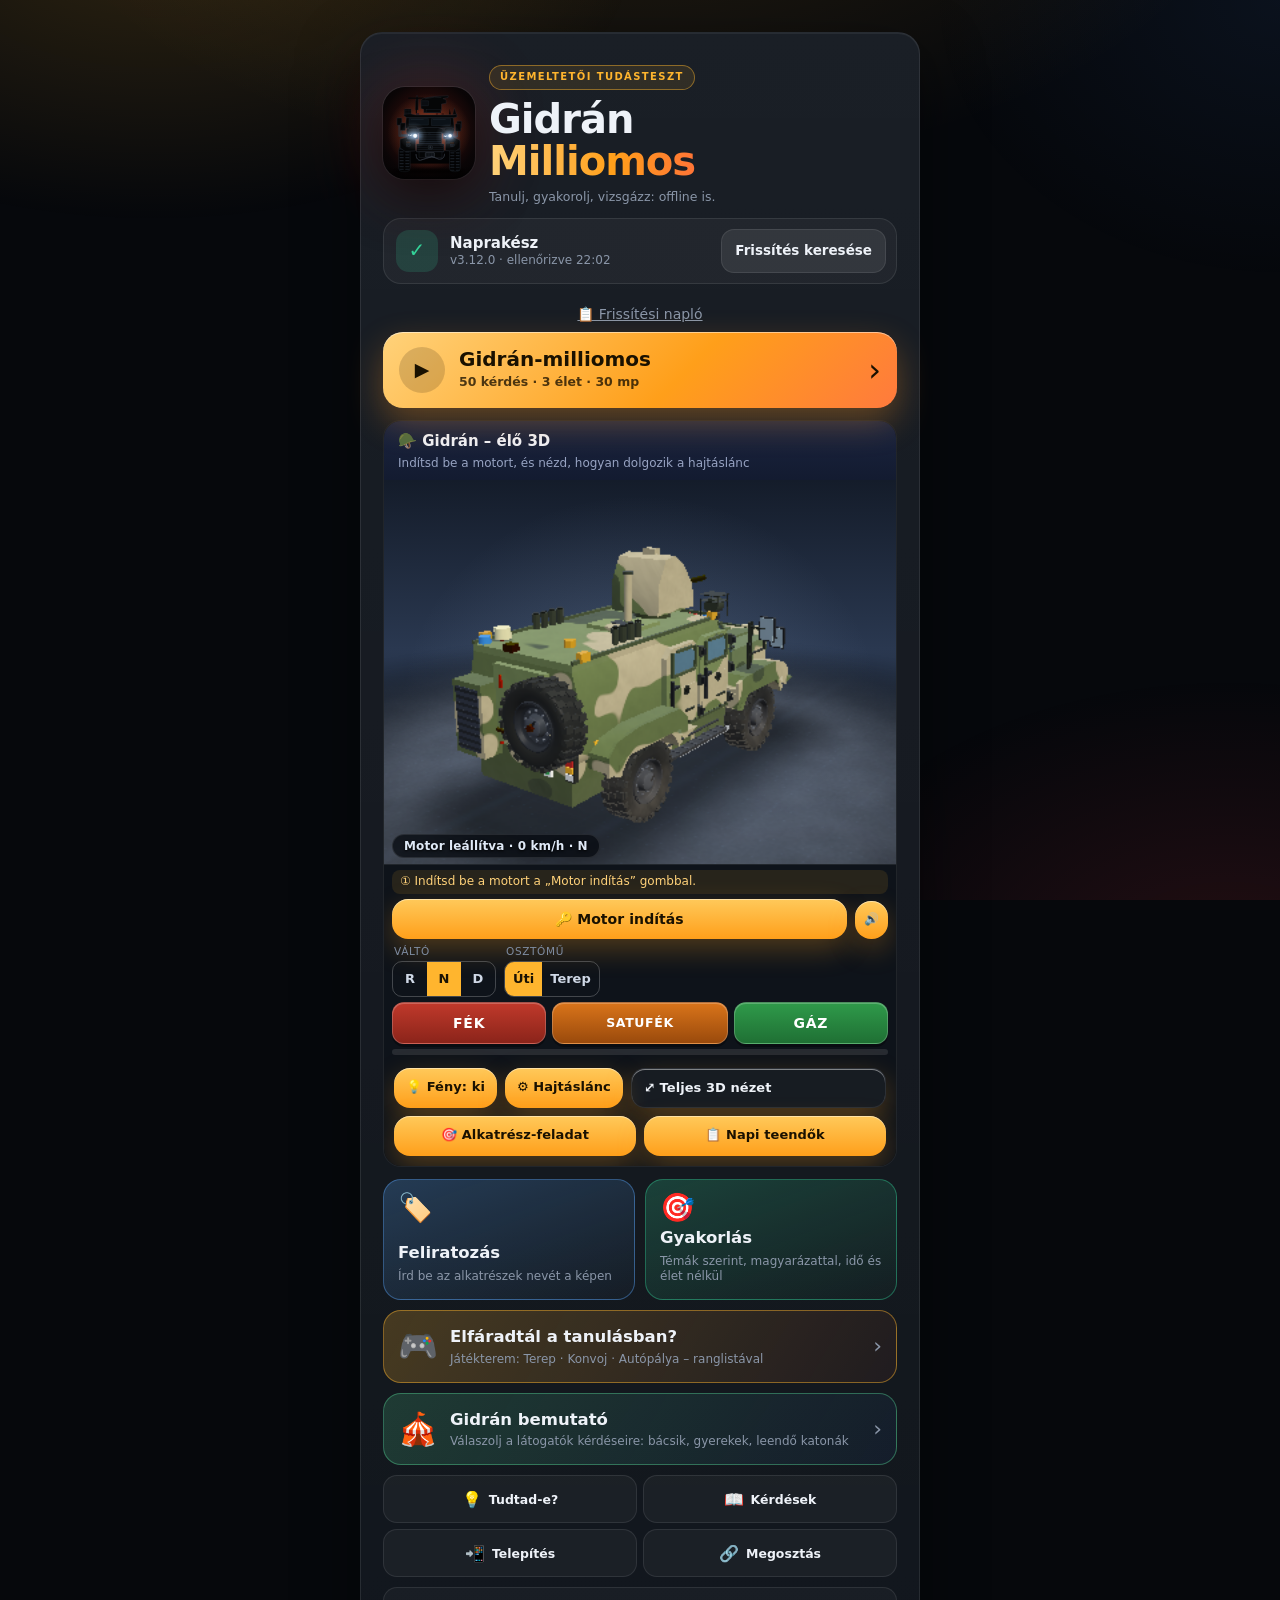
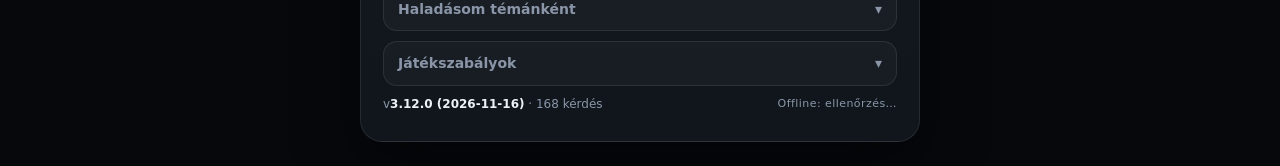
==== commit 2f7424d1: "3D Gidrán: élethűbb modell, simább futás, oktatói és tanulói funkciók (v3.12.0) - Kerekek: forgástes" ====
--- a/index.html
+++ b/index.html
@@ -235,9 +235,11 @@
   --gold:#ffb52e; --gold-ink:#1a1100; --ok:#34d399; --ok-bg:rgba(52,211,153,.14); --bad:#ff5d6c; --bad-bg:rgba(255,93,108,.14);
   --sel-bg:rgba(255,181,46,.14); --shadow:0 24px 60px rgba(0,0,0,.5);
 }
-body{background-color:var(--bg);
+body{background-color:var(--bg)}
+/* a rögzített háttér külön, saját rétegen: görgetéskor nem kell újrafesteni az egész oldalt */
+body::before{content:"";position:fixed;inset:0;z-index:-1;pointer-events:none;
   background-image:radial-gradient(700px 420px at 12% -8%,rgba(255,181,46,.16),transparent 70%),radial-gradient(640px 420px at 96% 108%,rgba(255,60,70,.12),transparent 70%),radial-gradient(500px 400px at 100% 0%,rgba(80,150,255,.07),transparent 70%);
-  background-attachment:fixed;background-size:auto}
+  background-size:auto}
 h1,h2,.num{letter-spacing:-.01em}
 .card,.q,.ladder,.kq,.modal .card{background:linear-gradient(180deg,rgba(255,255,255,.05),rgba(255,255,255,.012)) ,var(--panel);
   border:1px solid var(--line);border-radius:22px;box-shadow:var(--shadow),inset 0 1px 0 rgba(255,255,255,.06)}
@@ -634,7 +636,7 @@
   </aside>
 </section>
 
-<div class="modal hide" id="logModal" role="dialog" aria-modal="true" aria-labelledby="logTitle"><div class="card logcard"><h2 id="logTitle">Frissítési napló</h2><div class="logbody"><div class="cl"><b>v3.11.2</b><small>2026-11-11</small><ul><li>Feliratozás megújítva: széles képernyőn az ábra és a mezők egymás mellett, fejléc kitöltés-számlálóval, 🔍 nagyítható, görgethető ábra</li><li>Gyakorlásban szókészlet: a névre koppintva kitölti a kijelölt mezőt, nem kell gépelni</li><li>Ellenőrzés után a nevek megjelennek az ábrán, és minden alkatrészhez ott a műszaki adat (pl. motor: 8,9 l, 276 kW, 1550 Nm; osztómű: H 120 km/h, L 3720 Nm)</li></ul></div><div class="cl"><b>v3.11.1</b><small>2026-11-11</small><ul><li>Napi teendők a valós menet szerint: Kimeázás (friss menetlevél → 1TK → meás pecsét → feladat), Visszameázás (mosás → MEÁ, visszamea pecsét, füzet → tankolás a lezárt menetlevél alapján → telephely), Átmeázás (elszámolás a régi menetlevéllel, új megkezdése; mosás, tankolás kimaradhat) és Okosságok</li></ul></div><div class="cl"><b>v3.11.0</b><small>2026-11-10</small><ul><li>Élethűbb 3D Gidrán: valódi vetett árnyék (a talajon és az alkatrészeken is), matt festék- és porhatás, műtermi padló, lágyabb fények</li><li>Robbantott ábra: lépcsőzetes, sima szétszedés (▶ Szétszedés gomb), szaggatott szerelési vonalak, bekapcsolható 🏷 feliratok az alkatrészeken</li><li>Új 🎯 Feladat fül: „Keresd meg” (bökj rá a modellen) és „Mi ez?” (válaszd ki a nevét) – rendszer szerint szűrhető, a hibázott alkatrészek gyakrabban jönnek, a haladásodat megjegyzi</li><li>Új 📋 Napi teendők: kimeázás · visszameázás · átmeázás – kipipálható lista okosságokkal, saját tételekkel bővíthető, a 📍 3D gomb megmutatja az alkatrészt a modellen</li><li>Simább kezelőfelület: finom átmenetek, nagyobb csúszka, jobb fülek; javítás: az Alaphelyzet a páncél átlátszóságát is visszaállítja, gyenge eszközön az árnyék magától kikapcsol</li></ul></div><div class="cl"><b>v3.10.0</b><small>2026-10-27</small><ul><li>Új Megosztás képernyő: QR-kód + másolható link + meghívókód (ABCDE-FGHJK) – a QR és a link ugyanazt a címet tartalmazza (?meghiv=KÓD)</li><li>Telepítő varázsló a QR-ral/linkkel megnyitott, még nem telepített appnál: Android (natív „Telepítés most”, Samsung/Chrome útmutató, Chrome-megnyitás üzenetküldőből) és iPhone (lépésenkénti útmutató, link Safarihoz)</li><li>Telepítés után az ikonról induló app egyből a regisztrációhoz visz a meghívókóddal; iPhone-on a link a manifestbe kerül, tartalékként kód/link beillesztése mező</li></ul></div><div class="cl"><b>v3.9.0</b><small>2026-10-20</small><ul><li>3D modell pontosítás a gyári ábrák és fotó alapján: sík, vízszintes bordás hűtőmaszk (keret, terepszín sávok, kis logó)</li><li>Ajtók: nagyobbak, lekerekített felső sarkúak, ablakkerettel, zsanérokkal, tüzelőnyílással, fogantyúval, alsó panellel – a valós helyzetben (a két ajtó a tengelyek között)</li><li>Sárvédők: szögletes, ferde felső lemez és külső oldallemez; küszöb-lemez az ajtók alatt, motorház alsó oldallemezek</li></ul></div><div class="cl"><b>v3.8.0</b><small>2026-10-19</small><ul><li>Alkatrészre koppintás után könnyű a kilépés: nagy ✕ gomb a panel sarkában (azonnal reagál), újabb koppintás az üres területre vagy ugyanarra az alkatrészre, illetve Esc is bezárja</li><li>Kisebb alkatrészpanel: a leírás 3 sorra rövidítve, „Több” gombbal vagy a szövegre koppintva kinyitható – több hely marad a modellnek</li></ul></div><div class="cl"><b>v3.7.0</b><small>2026-10-19</small><ul><li>Rugózás és lengéscsillapítás: gyorsításkor a karosszéria enyhén hátradől, fékezéskor előrebukik, majd csillapítva visszaáll (a kerekek rugózatlanok)</li><li>Új SATUFÉK gomb (billentyű: szóköz): a kerekek blokkolnak, megáll a forgásuk, füstölnek, fékcsík marad a talajon, és csikorog – a FÉK fokozatos, blokkolásmentes</li><li>A motor és az automata váltó eléri a 120 km/h-t (hatodik fokozat, ~1650 f/p)</li></ul></div><div class="cl"><b>v3.6.0</b><small>2026-10-19</small><ul><li>Álló nézetben a jármű a képernyő felét is kitölti, a vezérlők kompaktak</li><li>Az alkatrész-leírás a modell fölé kerül kis, áttetsző kártyaként (✕-szel bezárható); az alkatrészlista külön „Alkatrészek” fülre került</li><li>Fekvő nézetben a modell balra, a vezérlők jobb oldali sávba kerülnek, a leírás a kép sarkában olvasható, de nem takar sokat</li></ul></div><div class="cl"><b>v3.5.1</b><small>2026-10-19</small><ul><li>Javítás: haladáskor a talaj már hátrafelé mozog (előre menő járműnél), tolatáskor előre; kavicsos, kerékvágásos talaj</li><li>Finomítások: csörlő a lökhárító alatt, tetőperem, ajtózsanérok, motorháztető-zsanérok</li></ul></div><div class="cl"><b>v3.5.0</b><small>2026-10-19</small><ul><li>Kapcsolható fények: tompított, távolsági, keresőlámpa, kék-piros villogó, vészvillogó – a lámpatestek világítanak, a tompított/távolsági fény a talajon is látszik; a fék- és tolatólámpa automatikus</li><li>Új, áttekinthető kezelőfelület: három fül (Vezetés · Fények · Szétszedés), nagy gombok, lépésről lépésre súgó („① Indítsd be a motort…”)</li><li>A főképernyőn gyors fénykapcsoló</li></ul></div><div class="cl"><b>v3.4.3</b><small>2026-10-19</small><ul><li>Hibajavítás: a főképernyőn a billentyűzet (szóköz, nyilak) már nem zavarja az oldal használatát; fényesebb fényszóró-lencsék; ellenőrzött GL-környezetvesztés, görgetés és méretváltozás</li></ul></div><div class="cl"><b>v3.4.2</b><small>2026-10-19</small><ul><li>Hűtőmaszk: szélesebb, 11 ferde lamellás, terepszínes, címerrel; kihorpadó lánchurok az orrnál</li><li>Fényszóró a sarokpajzs felső részén (sárga sávok védőráccsal), alatta jelzőlámpák és szellőzőrács, a rajzok szerint</li><li>Tükrök: a főtükör hátrébb és magasabban, a kiegészítő tükör előrébb és alacsonyabban, előre nyúló karral</li></ul></div><div class="cl"><b>v3.4.1</b><small>2026-10-19</small><ul><li>A 3D Gidrán külseje a valódi fotók alapján: rácsos front lamellákkal, szögletes sarokpajzsok szellőzőráccsal és fényszóróval, tetőszéli kék/piros villogók, ketreces keresőlámpa, nagy szögletes tükrök, sötét ablakkeretek, krém-zöld terepszín, fekete felnik, füstgránátvetők, ponyvával fedett fegyverplatform</li><li>Ívelt kerékjáratú sárvédők, a tükrök a motorház hátsó végén (a rajzok szerint), kék forgólámpák, sárga fényszóró-lencsék, jelzőlámpák, füstgránátvetők mindkét oldalon, kiálló APU</li><li>Kipufogófüst finomítása, az „Elöl” nézet javítva, az APU a páncéltesten belülre került</li></ul></div><div class="cl"><b>v3.4.0</b><small>2026-10-19</small><ul><li>Új, WebGL-es 3D megjelenítő: simább, élesebb kép, valódi mélységkezelés, fény-árnyék, tükröződés – és az eszközödhöz igazodó felbontás, hogy sehol se laggoljon</li><li>A 3D Gidrán a főképernyőn: forgatható, innen indítható a motor</li><li>Élő motor és hajtáslánc: motorindítás, gáz/fék, R-N-D váltó, úti/terep osztómű, automata fokozatváltás; forognak a kerekek, kardántengelyek és a hűtőventilátor, remeg a motor, füstöl a kipufogó, szól a motor</li><li>Új alkatrész: hűtőventilátor</li></ul></div><div class="cl"><b>v3.3.3</b><small>2026-10-19</small><ul><li>Gidrán 3D: szebb külső – élszerű páncéltest, sárvédők, lépcsők, terepszín-foltok, hűtőrács, szegecssorok</li><li>Mélységárnyalás, puha árnyék, színes háttér; forgatás közben automatikus részletcsökkentés a sima mozgásért</li></ul></div><div class="cl"><b>v3.3.2</b><small>2026-10-19</small><ul><li>Gidrán 3D: új „⚙ Hajtáslánc” nézet – csak az erőátvitel, a tananyag ábrájának színeivel (piros hűtő, kék motor, bézs váltó, zöld osztómű, narancs kormánymű)</li><li>Részletes hajtáslánc: Cummins motor bordákkal és turbóval, Allison váltó, oldalra tolt osztómű, kardántengelyek, differenciálművek, háromszög lengőkarok, csavarrugók, féktárcsák, kormánykerék</li><li>Valósághűbb terepgumik futófelületi bordákkal és felnivel; szebb árnyalás és fényvisszaverődés</li></ul></div><div class="cl"><b>v3.3.1</b><small>2026-10-19</small><ul><li>Gidrán 3D: újraépítve a tananyag ábrái szerint – valós méretek (tengelytáv 3255, nyomtáv 2109, magasság 2500/3345 mm), 63 alkatrész</li><li>Új alkatrészek: ajtók ablakkal és fogantyúval, hátsó ajtó, tükrök, lökhárító, hűtővédő lemez, 5 külön ülés (színezve), műszerfal, féltengelyek, féktárcsák, inverter, áramelosztó, kamerák, szerelőnyílások</li><li>Pontosított leírások (műszerfal, ülésállítások, ajtók, szerelőnyílások, hűtőrendszer, pneumatika)</li></ul></div><div class="cl"><b>v3.3.0</b><small>2026-10-19</small><ul><li>Új: „Gidrán 3D – szétszedhető” a Játékteremben: 360°-ban forgatható, szétszedhető modell, alkatrészre érintve leírás a tananyag alapján</li><li>Terep játék: a CTIS a tananyag szerinti 4 üzemmóddal (6,5 / 4,5 / 2,5 / 1,8 bar; 120 / 65 / 20 / 10 km/h), a csörlő kötélhossza 25 m</li><li>Kvíz: a motorolajon kívüli olaj-, folyadék- és zsírfajtás kérdések kikerültek</li><li>Bemutató: a konfigurációk (R20–R50) a tananyag szerint pontosítva</li></ul></div><div class="cl"><b>v3.2.1</b><small>2026-10-19</small><ul><li>Autópálya: a Gidrán a valódi felülnézeti kinézetével (SARP II torony, légszűrő-borítás, pótkerék, APU, keresőlámpák)</li><li>Autópálya: valósághűbb járművek – szedán, kombi, SUV, kisbusz, dobozos, tartály-, platós és nyerges kamion</li><li>Hibakeresés: összes játék véletlenszerű gombnyomásos tesztje, terhelésteszt, érintésvezérlés-hibák elhárítva</li></ul></div><div class="cl"><b>v3.2.0</b><small>2026-10-17</small><ul><li>Bemutató: a helyszínen más honvédségi eszközök is ki vannak állítva (Leopard 2A7HU, PzH 2000, Lynx, teherautó)</li><li>Nyüzsgő tömeg: sétálók, evők, őrjáratozó katonák, babakocsis anyukák; új látogatók: riporter, diák, veterán katona</li><li>Háttérzaj: tömegmorajlás; a Gidrán motorja csak a „🔑 Motor” gombra szólal meg</li><li>Többféle dobható dolog (tojás, paradicsom, sár, hal, 💩); néha az érdeklődő kivédi, és veszekedés lesz belőle</li><li>Veszekedésnél fegyvert lehet előrántani és figyelmeztető lövést leadni a levegőbe</li></ul></div><div class="cl"><b>v3.1.0</b><small>2026-10-16</small><ul><li>Javítva: játékból kilépéskor nem marad fekete a képernyő</li><li>Gidrán bemutató: új látogatók – okoskodó úr (nehéz, furcsa kérdések), háziasszony babakocsival (a férje katona), Rambo (fegyverek), Vincze Ricsi oktató (a kvízkérdésekből, tanítóbottal)</li><li>🥚 Tojásdobás gomb, és a jelenetben bárkire rábökhetsz</li></ul></div><div class="cl"><b>v3.0.1</b><small>2026-10-16</small><ul><li>Gidrán bemutató: hangok (a látogatók felolvassák a kérdést – bácsi mély, gyerek magas hangon –, motorindítás és üresjárat, sziréna)</li><li>A fényszóró fénycsíkja az első fényszórótól indul</li><li>Rétegsorrend (takarás) javítva: a látogatók helyesen a Gidrán előtt/mögött jelennek meg</li></ul></div><div class="cl"><b>v3.0.0</b><small>2026-10-16</small><ul><li>Új: Gidrán bemutató – kiállított Gidrán, látogatók kérdései (idős bácsik, gyerekek, leendő katonák), válasz saját szavakkal, lámpa + sziréna gomb</li><li>A kvíz kérdései véletlen nehézségi sorrendben jönnek, a legnehezebb is lehet az első</li></ul></div><div class="cl"><b>v2.9.6</b><small>2026-10-16</small><ul><li>Tömbösített hűtőrendszer feliratozás: többféle, saját szavas válasz is elfogadott</li></ul></div><div class="cl"><b>v2.9.5</b><small>2026-10-16</small><ul><li>Frissítési napló a főoldalon</li></ul></div><div class="cl"><b>v2.9.4</b><small>2026-10-16</small><ul><li>Feliratozó feladat: „Differenciálmű” a hivatalos név (a hátsó is elfogadott)</li></ul></div><div class="cl"><b>v2.9.3</b><small>2026-10-16</small><ul><li>Erőátvitel feliratozás: „Tömbösített hűtő” a helyes megnevezés</li></ul></div><div class="cl"><b>v2.9.2</b><small>2026-10-16</small><ul><li>Beírós feladatoknál (méretek, tömegek) nincs időzítő</li></ul></div><div class="cl"><b>v2.9.1</b><small>2026-10-16</small><ul><li>Terep: üzemanyag 2×100 l tartály</li></ul></div><div class="cl"><b>v2.9.0</b><small>2026-10-15</small><ul><li>Terep: 10× hosszabb pálya, nehezedő biomok (hó, jég, mocsár, mélysár, kő, homok)</li><li>Oldalnézetes autópálya-szakasz a Terepben, 5 gépes Gidrán-konvoj csatlakozik</li><li>Kézifék a Terepben, Konvojban és az Autópályán</li><li>Kis kaliberű lövések menet közben, a gépágyú automatikusan visszalő</li><li>Tankolás 5× gyorsabb</li><li>Realisztikusabb Gidrán modell</li></ul></div><div class="cl"><b>v2.8.0</b><small>2026-10-15</small><ul><li>Játékterem a kvízben: „Elfáradtál a tanulásban?” gomb</li><li>Gidrán Terep, Konvoj és új Autópálya játék, valósághűbb fizikával</li><li>Csörlős mocsárkiszabadítás, vizes átkelés a talajjal egy síkban</li><li>Ranglista regisztrált felhasználóknak</li><li>Új „Tudtad-e?” kisokos Gidrán-tippekkel és terepes extrákkal</li><li>Dedikált frissítés gomb</li></ul></div><div class="cl"><b>v2.7.0</b><small>2026-10</small><ul><li>Teljes újratervezés: egyszerűbb, barátságosabb tanulófelület</li><li>Beírós és feliratozós feladatok, új gombok és csempék</li><li>Offline működés minden platformon</li></ul></div></div><button class="btn" id="logClose" type="button">Bezár</button></div></div>
+<div class="modal hide" id="logModal" role="dialog" aria-modal="true" aria-labelledby="logTitle"><div class="card logcard"><h2 id="logTitle">Frissítési napló</h2><div class="logbody"><div class="cl"><b>v3.12.0</b><small>2026-11-16</small><ul><li>3D Gidrán élethűbben: lekerekített vállú terepgumik mélyített felnivel és kerékcsavarokkal, az egész páncélon összefüggő terepszín-festés (nincsenek többé „lebegő” foltok), a páncélon átlógó belső egységek a helyükre kerültek</li><li>Simább futás: lendületes forgatás, lágy nagyítás (dupla koppintás / görgő), rázkódásmentes motorrezgés, gyorsabb görgetés a főoldalon; gyengébb eszközön is a szép 3D nézet indul, kisebb felbontással</li><li>Tanulóknak: a Lista fülön keresés, rendszerenkénti kiemelés, ✓ jelölés a megtanult alkatrészeken, ◀ ▶ lapozás az alkatrészek között</li><li>Oktatóknak: ▶ Bemutató – végigvezet egy rendszer alkatrészein (kézi vagy automata léptetés, ← → billentyű), ⛶ teljes képernyő kivetítéshez</li><li>Hibajavítások: beragadó gázpedál ablakváltáskor, billentyűk gépelés közben, átméretezés a tartaléknézetben, WebGL-visszaállítás</li></ul></div><div class="cl"><b>v3.11.2</b><small>2026-11-11</small><ul><li>Feliratozás megújítva: széles képernyőn az ábra és a mezők egymás mellett, fejléc kitöltés-számlálóval, 🔍 nagyítható, görgethető ábra</li><li>Gyakorlásban szókészlet: a névre koppintva kitölti a kijelölt mezőt, nem kell gépelni</li><li>Ellenőrzés után a nevek megjelennek az ábrán, és minden alkatrészhez ott a műszaki adat (pl. motor: 8,9 l, 276 kW, 1550 Nm; osztómű: H 120 km/h, L 3720 Nm)</li></ul></div><div class="cl"><b>v3.11.1</b><small>2026-11-11</small><ul><li>Napi teendők a valós menet szerint: Kimeázás (friss menetlevél → 1TK → meás pecsét → feladat), Visszameázás (mosás → MEÁ, visszamea pecsét, füzet → tankolás a lezárt menetlevél alapján → telephely), Átmeázás (elszámolás a régi menetlevéllel, új megkezdése; mosás, tankolás kimaradhat) és Okosságok</li></ul></div><div class="cl"><b>v3.11.0</b><small>2026-11-10</small><ul><li>Élethűbb 3D Gidrán: valódi vetett árnyék (a talajon és az alkatrészeken is), matt festék- és porhatás, műtermi padló, lágyabb fények</li><li>Robbantott ábra: lépcsőzetes, sima szétszedés (▶ Szétszedés gomb), szaggatott szerelési vonalak, bekapcsolható 🏷 feliratok az alkatrészeken</li><li>Új 🎯 Feladat fül: „Keresd meg” (bökj rá a modellen) és „Mi ez?” (válaszd ki a nevét) – rendszer szerint szűrhető, a hibázott alkatrészek gyakrabban jönnek, a haladásodat megjegyzi</li><li>Új 📋 Napi teendők: kimeázás · visszameázás · átmeázás – kipipálható lista okosságokkal, saját tételekkel bővíthető, a 📍 3D gomb megmutatja az alkatrészt a modellen</li><li>Simább kezelőfelület: finom átmenetek, nagyobb csúszka, jobb fülek; javítás: az Alaphelyzet a páncél átlátszóságát is visszaállítja, gyenge eszközön az árnyék magától kikapcsol</li></ul></div><div class="cl"><b>v3.10.0</b><small>2026-10-27</small><ul><li>Új Megosztás képernyő: QR-kód + másolható link + meghívókód (ABCDE-FGHJK) – a QR és a link ugyanazt a címet tartalmazza (?meghiv=KÓD)</li><li>Telepítő varázsló a QR-ral/linkkel megnyitott, még nem telepített appnál: Android (natív „Telepítés most”, Samsung/Chrome útmutató, Chrome-megnyitás üzenetküldőből) és iPhone (lépésenkénti útmutató, link Safarihoz)</li><li>Telepítés után az ikonról induló app egyből a regisztrációhoz visz a meghívókóddal; iPhone-on a link a manifestbe kerül, tartalékként kód/link beillesztése mező</li></ul></div><div class="cl"><b>v3.9.0</b><small>2026-10-20</small><ul><li>3D modell pontosítás a gyári ábrák és fotó alapján: sík, vízszintes bordás hűtőmaszk (keret, terepszín sávok, kis logó)</li><li>Ajtók: nagyobbak, lekerekített felső sarkúak, ablakkerettel, zsanérokkal, tüzelőnyílással, fogantyúval, alsó panellel – a valós helyzetben (a két ajtó a tengelyek között)</li><li>Sárvédők: szögletes, ferde felső lemez és külső oldallemez; küszöb-lemez az ajtók alatt, motorház alsó oldallemezek</li></ul></div><div class="cl"><b>v3.8.0</b><small>2026-10-19</small><ul><li>Alkatrészre koppintás után könnyű a kilépés: nagy ✕ gomb a panel sarkában (azonnal reagál), újabb koppintás az üres területre vagy ugyanarra az alkatrészre, illetve Esc is bezárja</li><li>Kisebb alkatrészpanel: a leírás 3 sorra rövidítve, „Több” gombbal vagy a szövegre koppintva kinyitható – több hely marad a modellnek</li></ul></div><div class="cl"><b>v3.7.0</b><small>2026-10-19</small><ul><li>Rugózás és lengéscsillapítás: gyorsításkor a karosszéria enyhén hátradől, fékezéskor előrebukik, majd csillapítva visszaáll (a kerekek rugózatlanok)</li><li>Új SATUFÉK gomb (billentyű: szóköz): a kerekek blokkolnak, megáll a forgásuk, füstölnek, fékcsík marad a talajon, és csikorog – a FÉK fokozatos, blokkolásmentes</li><li>A motor és az automata váltó eléri a 120 km/h-t (hatodik fokozat, ~1650 f/p)</li></ul></div><div class="cl"><b>v3.6.0</b><small>2026-10-19</small><ul><li>Álló nézetben a jármű a képernyő felét is kitölti, a vezérlők kompaktak</li><li>Az alkatrész-leírás a modell fölé kerül kis, áttetsző kártyaként (✕-szel bezárható); az alkatrészlista külön „Alkatrészek” fülre került</li><li>Fekvő nézetben a modell balra, a vezérlők jobb oldali sávba kerülnek, a leírás a kép sarkában olvasható, de nem takar sokat</li></ul></div><div class="cl"><b>v3.5.1</b><small>2026-10-19</small><ul><li>Javítás: haladáskor a talaj már hátrafelé mozog (előre menő járműnél), tolatáskor előre; kavicsos, kerékvágásos talaj</li><li>Finomítások: csörlő a lökhárító alatt, tetőperem, ajtózsanérok, motorháztető-zsanérok</li></ul></div><div class="cl"><b>v3.5.0</b><small>2026-10-19</small><ul><li>Kapcsolható fények: tompított, távolsági, keresőlámpa, kék-piros villogó, vészvillogó – a lámpatestek világítanak, a tompított/távolsági fény a talajon is látszik; a fék- és tolatólámpa automatikus</li><li>Új, áttekinthető kezelőfelület: három fül (Vezetés · Fények · Szétszedés), nagy gombok, lépésről lépésre súgó („① Indítsd be a motort…”)</li><li>A főképernyőn gyors fénykapcsoló</li></ul></div><div class="cl"><b>v3.4.3</b><small>2026-10-19</small><ul><li>Hibajavítás: a főképernyőn a billentyűzet (szóköz, nyilak) már nem zavarja az oldal használatát; fényesebb fényszóró-lencsék; ellenőrzött GL-környezetvesztés, görgetés és méretváltozás</li></ul></div><div class="cl"><b>v3.4.2</b><small>2026-10-19</small><ul><li>Hűtőmaszk: szélesebb, 11 ferde lamellás, terepszínes, címerrel; kihorpadó lánchurok az orrnál</li><li>Fényszóró a sarokpajzs felső részén (sárga sávok védőráccsal), alatta jelzőlámpák és szellőzőrács, a rajzok szerint</li><li>Tükrök: a főtükör hátrébb és magasabban, a kiegészítő tükör előrébb és alacsonyabban, előre nyúló karral</li></ul></div><div class="cl"><b>v3.4.1</b><small>2026-10-19</small><ul><li>A 3D Gidrán külseje a valódi fotók alapján: rácsos front lamellákkal, szögletes sarokpajzsok szellőzőráccsal és fényszóróval, tetőszéli kék/piros villogók, ketreces keresőlámpa, nagy szögletes tükrök, sötét ablakkeretek, krém-zöld terepszín, fekete felnik, füstgránátvetők, ponyvával fedett fegyverplatform</li><li>Ívelt kerékjáratú sárvédők, a tükrök a motorház hátsó végén (a rajzok szerint), kék forgólámpák, sárga fényszóró-lencsék, jelzőlámpák, füstgránátvetők mindkét oldalon, kiálló APU</li><li>Kipufogófüst finomítása, az „Elöl” nézet javítva, az APU a páncéltesten belülre került</li></ul></div><div class="cl"><b>v3.4.0</b><small>2026-10-19</small><ul><li>Új, WebGL-es 3D megjelenítő: simább, élesebb kép, valódi mélységkezelés, fény-árnyék, tükröződés – és az eszközödhöz igazodó felbontás, hogy sehol se laggoljon</li><li>A 3D Gidrán a főképernyőn: forgatható, innen indítható a motor</li><li>Élő motor és hajtáslánc: motorindítás, gáz/fék, R-N-D váltó, úti/terep osztómű, automata fokozatváltás; forognak a kerekek, kardántengelyek és a hűtőventilátor, remeg a motor, füstöl a kipufogó, szól a motor</li><li>Új alkatrész: hűtőventilátor</li></ul></div><div class="cl"><b>v3.3.3</b><small>2026-10-19</small><ul><li>Gidrán 3D: szebb külső – élszerű páncéltest, sárvédők, lépcsők, terepszín-foltok, hűtőrács, szegecssorok</li><li>Mélységárnyalás, puha árnyék, színes háttér; forgatás közben automatikus részletcsökkentés a sima mozgásért</li></ul></div><div class="cl"><b>v3.3.2</b><small>2026-10-19</small><ul><li>Gidrán 3D: új „⚙ Hajtáslánc” nézet – csak az erőátvitel, a tananyag ábrájának színeivel (piros hűtő, kék motor, bézs váltó, zöld osztómű, narancs kormánymű)</li><li>Részletes hajtáslánc: Cummins motor bordákkal és turbóval, Allison váltó, oldalra tolt osztómű, kardántengelyek, differenciálművek, háromszög lengőkarok, csavarrugók, féktárcsák, kormánykerék</li><li>Valósághűbb terepgumik futófelületi bordákkal és felnivel; szebb árnyalás és fényvisszaverődés</li></ul></div><div class="cl"><b>v3.3.1</b><small>2026-10-19</small><ul><li>Gidrán 3D: újraépítve a tananyag ábrái szerint – valós méretek (tengelytáv 3255, nyomtáv 2109, magasság 2500/3345 mm), 63 alkatrész</li><li>Új alkatrészek: ajtók ablakkal és fogantyúval, hátsó ajtó, tükrök, lökhárító, hűtővédő lemez, 5 külön ülés (színezve), műszerfal, féltengelyek, féktárcsák, inverter, áramelosztó, kamerák, szerelőnyílások</li><li>Pontosított leírások (műszerfal, ülésállítások, ajtók, szerelőnyílások, hűtőrendszer, pneumatika)</li></ul></div><div class="cl"><b>v3.3.0</b><small>2026-10-19</small><ul><li>Új: „Gidrán 3D – szétszedhető” a Játékteremben: 360°-ban forgatható, szétszedhető modell, alkatrészre érintve leírás a tananyag alapján</li><li>Terep játék: a CTIS a tananyag szerinti 4 üzemmóddal (6,5 / 4,5 / 2,5 / 1,8 bar; 120 / 65 / 20 / 10 km/h), a csörlő kötélhossza 25 m</li><li>Kvíz: a motorolajon kívüli olaj-, folyadék- és zsírfajtás kérdések kikerültek</li><li>Bemutató: a konfigurációk (R20–R50) a tananyag szerint pontosítva</li></ul></div><div class="cl"><b>v3.2.1</b><small>2026-10-19</small><ul><li>Autópálya: a Gidrán a valódi felülnézeti kinézetével (SARP II torony, légszűrő-borítás, pótkerék, APU, keresőlámpák)</li><li>Autópálya: valósághűbb járművek – szedán, kombi, SUV, kisbusz, dobozos, tartály-, platós és nyerges kamion</li><li>Hibakeresés: összes játék véletlenszerű gombnyomásos tesztje, terhelésteszt, érintésvezérlés-hibák elhárítva</li></ul></div><div class="cl"><b>v3.2.0</b><small>2026-10-17</small><ul><li>Bemutató: a helyszínen más honvédségi eszközök is ki vannak állítva (Leopard 2A7HU, PzH 2000, Lynx, teherautó)</li><li>Nyüzsgő tömeg: sétálók, evők, őrjáratozó katonák, babakocsis anyukák; új látogatók: riporter, diák, veterán katona</li><li>Háttérzaj: tömegmorajlás; a Gidrán motorja csak a „🔑 Motor” gombra szólal meg</li><li>Többféle dobható dolog (tojás, paradicsom, sár, hal, 💩); néha az érdeklődő kivédi, és veszekedés lesz belőle</li><li>Veszekedésnél fegyvert lehet előrántani és figyelmeztető lövést leadni a levegőbe</li></ul></div><div class="cl"><b>v3.1.0</b><small>2026-10-16</small><ul><li>Javítva: játékból kilépéskor nem marad fekete a képernyő</li><li>Gidrán bemutató: új látogatók – okoskodó úr (nehéz, furcsa kérdések), háziasszony babakocsival (a férje katona), Rambo (fegyverek), Vincze Ricsi oktató (a kvízkérdésekből, tanítóbottal)</li><li>🥚 Tojásdobás gomb, és a jelenetben bárkire rábökhetsz</li></ul></div><div class="cl"><b>v3.0.1</b><small>2026-10-16</small><ul><li>Gidrán bemutató: hangok (a látogatók felolvassák a kérdést – bácsi mély, gyerek magas hangon –, motorindítás és üresjárat, sziréna)</li><li>A fényszóró fénycsíkja az első fényszórótól indul</li><li>Rétegsorrend (takarás) javítva: a látogatók helyesen a Gidrán előtt/mögött jelennek meg</li></ul></div><div class="cl"><b>v3.0.0</b><small>2026-10-16</small><ul><li>Új: Gidrán bemutató – kiállított Gidrán, látogatók kérdései (idős bácsik, gyerekek, leendő katonák), válasz saját szavakkal, lámpa + sziréna gomb</li><li>A kvíz kérdései véletlen nehézségi sorrendben jönnek, a legnehezebb is lehet az első</li></ul></div><div class="cl"><b>v2.9.6</b><small>2026-10-16</small><ul><li>Tömbösített hűtőrendszer feliratozás: többféle, saját szavas válasz is elfogadott</li></ul></div><div class="cl"><b>v2.9.5</b><small>2026-10-16</small><ul><li>Frissítési napló a főoldalon</li></ul></div><div class="cl"><b>v2.9.4</b><small>2026-10-16</small><ul><li>Feliratozó feladat: „Differenciálmű” a hivatalos név (a hátsó is elfogadott)</li></ul></div><div class="cl"><b>v2.9.3</b><small>2026-10-16</small><ul><li>Erőátvitel feliratozás: „Tömbösített hűtő” a helyes megnevezés</li></ul></div><div class="cl"><b>v2.9.2</b><small>2026-10-16</small><ul><li>Beírós feladatoknál (méretek, tömegek) nincs időzítő</li></ul></div><div class="cl"><b>v2.9.1</b><small>2026-10-16</small><ul><li>Terep: üzemanyag 2×100 l tartály</li></ul></div><div class="cl"><b>v2.9.0</b><small>2026-10-15</small><ul><li>Terep: 10× hosszabb pálya, nehezedő biomok (hó, jég, mocsár, mélysár, kő, homok)</li><li>Oldalnézetes autópálya-szakasz a Terepben, 5 gépes Gidrán-konvoj csatlakozik</li><li>Kézifék a Terepben, Konvojban és az Autópályán</li><li>Kis kaliberű lövések menet közben, a gépágyú automatikusan visszalő</li><li>Tankolás 5× gyorsabb</li><li>Realisztikusabb Gidrán modell</li></ul></div><div class="cl"><b>v2.8.0</b><small>2026-10-15</small><ul><li>Játékterem a kvízben: „Elfáradtál a tanulásban?” gomb</li><li>Gidrán Terep, Konvoj és új Autópálya játék, valósághűbb fizikával</li><li>Csörlős mocsárkiszabadítás, vizes átkelés a talajjal egy síkban</li><li>Ranglista regisztrált felhasználóknak</li><li>Új „Tudtad-e?” kisokos Gidrán-tippekkel és terepes extrákkal</li><li>Dedikált frissítés gomb</li></ul></div><div class="cl"><b>v2.7.0</b><small>2026-10</small><ul><li>Teljes újratervezés: egyszerűbb, barátságosabb tanulófelület</li><li>Beírós és feliratozós feladatok, új gombok és csempék</li><li>Offline működés minden platformon</li></ul></div></div><button class="btn" id="logClose" type="button">Bezár</button></div></div>
 <div class="modal hide" id="exitModal" role="dialog" aria-modal="true" aria-labelledby="exitTitle">
   <div class="card">
     <h2 id="exitTitle">Kilépsz a játékból?</h2>
@@ -1583,7 +1585,7 @@
 };
 return req("index")})();</script>
 <script>
-var APP_VERSION = "3.11.2", APP_DATE = "2026-11-10";
+var APP_VERSION = "3.12.0", APP_DATE = "2026-11-16";
 var BANK = [{"q": "Mi a teendő diffzár vagy osztómű kapcsolása előtt?", "o": ["A harcjárművet le kell lassítani 20 km/h alá", "A harcjárművet teljesen meg kell állítani és a váltót „N” állásba kell tenni", "A motort le kell állítani, majd újra kell indítani"], "a": 1, "d": 2, "t": "Biztonság", "e": "Diffzár és osztómű kapcsolása csak álló járműnél, „N” váltóállásban szabad. Menet közbeni kapcsolás a hajtásláncot károsítja.", "r": "1. Általános biztonsági rendszabályok"}, {"q": "Mivel szabad tisztítani a harcjármű ablakait?", "o": ["Bármilyen ablaktisztító folyékony vegyszerrel", "Nem vegyszeres, nedves ruhával", "Fagyálló folyadékkal"], "a": 1, "d": 2, "t": "Biztonság", "e": "Az ablakok csak nem vegyszeres, nedves ruhával tisztíthatók. Az ablaktisztító vegyszer és a fagyálló nem engedélyezett (az ablakok belső felülete polikarbonát bevonatú).", "r": "1. Általános biztonsági rendszabályok"}, {"q": "Folyó vagy csöpögő tüzelőanyagból keletkezett tűz esetén milyen irányban kell oltani?", "o": ["Lentről felfelé", "Elölről hátrafelé", "Felülről lefelé"], "a": 2, "d": 2, "t": "Biztonság", "e": "Folyó vagy csöpögő tüzelőanyag tüzét felülről lefelé kell oltani.", "r": "1. Általános biztonsági rendszabályok"}, {"q": "Engedélyezett-e a harcjármű átalakítása?", "o": ["Igen, szabadon", "Csak gyári engedéllyel", "Szigorúan tilos"], "a": 2, "d": 1, "t": "Biztonság", "e": "A harcjármű átalakítása szigorúan tilos, mert a páncélvédelem, a biztonsági rendszerek és a gyári tanúsítás is sérülhet.", "r": "1. Általános biztonsági rendszabályok"}, {"q": "Mennyi a harcjármű tömege fegyverzet nélkül?", "o": ["15.200 kg", "16.800 kg", "18.500 kg"], "a": 0, "d": 1, "t": "Alapadatok", "e": "A jármű tömege fegyverzet nélkül 15.200 kg. A 16.800 kg a harci tömeg (fegyverzettel).", "r": "2. Harcjármű alapadatai"}, {"q": "Mennyi a harci tömeg (fegyverzettel együtt)?", "o": ["15.200 kg", "16.800 kg", "17.900 kg"], "a": 1, "d": 1, "t": "Alapadatok", "e": "A harci tömeg (fegyverzettel együtt) 16.800 kg. A 15.200 kg a fegyverzet nélküli tömeg.", "r": "2. Harcjármű alapadatai"}, {"q": "Hány fő katonát tud szállítani a Gidrán (a benne elhelyezett ülések száma alapján)?", "o": ["5 fő", "7 fő", "9 fő"], "a": 1, "d": 1, "t": "Alapadatok", "e": "A Gidránban 7 ülés van, ennyi katonát szállít.", "r": "2. Harcjármű alapadatai"}, {"q": "Milyen biztonsági öv van minden ülésen?", "o": ["3-pontos", "4-pontos", "5-pontos"], "a": 2, "d": 1, "t": "Alapadatok", "e": "Minden ülésen 5-pontos biztonsági öv van, nem 3- vagy 4-pontos.", "r": "2. Harcjármű alapadatai"}, {"q": "Mi található minden ülés alatt?", "o": ["Robbanáselnyelő anyag", "Tartalék akkumulátor", "Tűzoltó palack"], "a": 0, "d": 1, "t": "Alapadatok", "e": "Minden ülés alatt robbanáselnyelő anyag van (nem akkumulátor, nem tűzoltó palack).", "r": "2. Harcjármű alapadatai"}, {"q": "A STANAG 4569 szabvány szerint milyen szintű a körkörös ballisztikus védelem?", "o": ["2+", "4a", "2b"], "a": 0, "d": 1, "t": "Páncélvédelem", "e": "A körkörös ballisztikus védelem STANAG 4569 szerint 2+ szintű. A 4a és a 2b az aknavédelemhez tartozik (jármű alatt).", "r": "3. Páncélvédelem"}, {"q": "Mekkora robbanóanyag-mennyiségnek áll ellen a páncéltest alatti védelem (Stanag 4569, 2b szint)?", "o": ["10 kg TNT egyenérték", "6 kg TNT egyenérték", "3 kg TNT egyenérték"], "a": 1, "d": 3, "t": "Páncélvédelem", "e": "A páncéltest alatti védelem a STANAG 4569 2b szintje: 6 kg TNT egyenérték. A 10 kg TNT a 4a szint (kerekek alatt).", "r": "3. Páncélvédelem"}, {"q": "Milyen szabvány és szint védi az ablakok üvegfelületét?", "o": ["EN 1063 BR7", "Stanag 4569 4a", "ISO 11158"], "a": 0, "d": 1, "t": "Páncélvédelem", "e": "Az ablakok üvegfelülete EN 1063 BR7 szintű védelmet ad. A STANAG 4569 a páncélzatra vonatkozik, az ISO 11158 hidraulikaolaj-szabvány.", "r": "3. Páncélvédelem"}, {"q": "Milyen anyaggal van bevonva az ablakok belső felülete?", "o": ["Üveggyapot", "Polikarbonát", "Kerámia réteg"], "a": 1, "d": 3, "t": "Páncélvédelem", "e": "Az ablakok belső felülete polikarbonát bevonatú (szilánkfogó réteg).", "r": "3. Páncélvédelem"}, {"q": "Milyen típusú a Gidrán motorja?", "o": ["Benzines, szívó", "Common-rail Turbo-Diesel", "Hibrid elektromos"], "a": 1, "d": 1, "t": "Motor", "e": "A motor common-rail rendszerű, turbófeltöltésű dízel (Cummins ISL9E3 375).", "r": "4. Motor"}, {"q": "Mekkora a motor hengerűrtartalma?", "o": ["6,7 liter", "8,9 liter", "10,2 liter"], "a": 1, "d": 1, "t": "Motor", "e": "A Cummins ISL9E3 hengerűrtartalma 8,9 liter.", "r": "4. Motor"}, {"q": "Mekkora a motor maximális teljesítménye?", "o": ["220 kW (300 LE)", "276 kW (375 LE)", "320 kW (435 LE)"], "a": 1, "d": 1, "t": "Motor", "e": "A motor maximális teljesítménye 276 kW, ami 375 LE (innen a típusjel: 375).", "r": "4. Motor"}, {"q": "Milyen elrendezésű és hány hengeres a motor?", "o": ["Soros, 6 hengeres", "V alakú, 8 hengeres", "Boxer, 4 hengeres"], "a": 0, "d": 1, "t": "Motor", "e": "A motor soros elrendezésű, 6 hengeres.", "r": "4. Motor"}, {"q": "Mekkora az üzemanyagtartály összkapacitása?", "o": ["2×80 liter", "2×100 liter", "2×120 liter"], "a": 1, "d": 1, "t": "Motor", "e": "Az üzemanyagtartály összkapacitása 2×100 liter, vagyis két 100 literes tartály.", "r": "4. Motor"}, {"q": "Milyen típusú és márkájú a nyomatékváltó?", "o": ["Allison 3200 SP, automata", "ZF 8HP, manuális", "Cummins CT6, félautomata"], "a": 0, "d": 1, "t": "Erőátvitel", "e": "A nyomatékváltó Allison 3200 SP, automata.", "r": "5. Erőátvitel"}, {"q": "Hány előre- és hátramenet fokozattal rendelkezik a váltó?", "o": ["5 előre, 1 hátra", "6 előre, 1 hátra", "8 előre, 2 hátra"], "a": 1, "d": 1, "t": "Erőátvitel", "e": "Az Allison váltó 6 előre- és 1 hátrameneti fokozatú (6+1).", "r": "5. Erőátvitel"}, {"q": "Az osztómű „H” állásában mekkora a maximális sebesség?", "o": ["50 km/h", "90 km/h", "120 km/h"], "a": 2, "d": 3, "t": "Erőátvitel", "e": "Az osztómű „H” (gyors) állásában a maximális sebesség 120 km/h. Az „L” állás a terepi, nagy nyomatékú tartomány.", "r": "5. Erőátvitel"}, {"q": "Az osztómű „L” állásában mekkora a maximális nyomaték?", "o": ["1550 Nm", "2500 Nm", "3720 Nm"], "a": 2, "d": 3, "t": "Erőátvitel", "e": "Az osztómű „L” állásában a maximális nyomaték 3720 Nm. A motoré 1550 Nm, az „L” áttétel ezt szorozza meg.", "r": "5. Erőátvitel"}, {"q": "Mivel kell egyenesben lennie a kormánykeréknek, amikor a hátsó és/vagy mellső diffzár aktív?", "o": ["Csak vezetés közben, álló helyzetben nem szükséges", "Igen, egyenesben kell lennie, különben a hajtásrendszer sérülhet", "Nem számít, a zárak véd a sérüléstől"], "a": 1, "d": 2, "t": "Erőátvitel", "e": "Zárt diffnél a kormánynak egyenesben kell lennie, különben a kerekek eltérő útja miatt a hajtásrendszer feszül és sérülhet.", "r": "5. Erőátvitel"}, {"q": "Milyen sorrendben kell aktiválni a differenciálzárakat nehéz terepen?", "o": ["Mellső → hátsó → hossz", "Hossz → hátsó → mellső", "Hátsó → mellső → hossz"], "a": 1, "d": 2, "t": "Erőátvitel", "e": "A zárási sorrend: hossz → hátsó → mellső. Oldáskor fordítva.", "r": "5. Erőátvitel"}, {"q": "Mi az osztómű kapcsolási feltétele?", "o": ["A jármű álljon meg, váltó „N” állásban legyen", "A jármű haladjon 10 km/h alatt", "Nincs különösebb feltétel"], "a": 0, "d": 2, "t": "Erőátvitel", "e": "Az osztómű csak álló járműnél, „N” váltóállásban kapcsolható.", "r": "5. Erőátvitel"}, {"q": "Milyen felfüggesztési rendszerrel rendelkezik a Gidrán?", "o": ["Merev tengelyes", "Teljesen független kerékfelfüggesztés", "Légrugós, félig független"], "a": 1, "d": 1, "t": "Futómű, CTIS", "e": "A Gidrán teljesen független kerékfelfüggesztésű, nem merev tengelyes.", "r": "6. Felfüggesztés, fékek, kerekek, CTIS"}, {"q": "Defektes gumiabronccsal (Run-Flat gyűrűvel) legfeljebb milyen sebességgel és távolságra közlekedhet a jármű?", "o": ["Max. 50 km/h, max. 100 km", "Max. 30 km/h, max. 50 km", "Max. 20 km/h, max. 20 km"], "a": 1, "d": 3, "t": "Futómű, CTIS", "e": "Run-Flat gyűrűvel defektesen legfeljebb 30 km/h sebességgel és legfeljebb 50 km-t szabad menni.", "r": "6. Felfüggesztés, fékek, kerekek, CTIS"}, {"q": "Mi a CTIS rendszer feladata?", "o": ["Automatikusan állítja az abroncsnyomást az útviszonyoknak megfelelően", "Szabályozza a motor hűtését", "Vezérli a differenciálzárakat"], "a": 0, "d": 1, "t": "Futómű, CTIS", "e": "A CTIS (központi abroncsnyomás-szabályozó) automatikusan állítja az abroncsnyomást az útviszonyokhoz. A diffzárakat és a hűtést nem vezérli.", "r": "6. Felfüggesztés, fékek, kerekek, CTIS"}, {"q": "Mekkora az abroncsnyomás „HIGHWAY” (közúti) módban?", "o": ["36/2,5 bar", "65/4,5 bar", "94/6,5 bar"], "a": 2, "d": 3, "t": "Futómű, CTIS", "e": "HIGHWAY (közúti) módban az abroncsnyomás 94/6,5 (psi/bar). A kisebb értékek a terepi módokhoz tartoznak.", "r": "6. Felfüggesztés, fékek, kerekek, CTIS"}, {"q": "Mekkora a maximális sebesség „EMERGENCY” (vészhelyzet) CTIS módban?", "o": ["10 km/h", "20 km/h", "65 km/h"], "a": 0, "d": 3, "t": "Futómű, CTIS", "e": "EMERGENCY (vészhelyzet) CTIS módban a maximális sebesség 10 km/h.", "r": "6. Felfüggesztés, fékek, kerekek, CTIS"}, {"q": "Melyik tartály felelős a hátsó fékkörért?", "o": ["S1", "S2", "P"], "a": 0, "d": 3, "t": "Pneumatika", "e": "A hátsó fékkör tartálya az S1. Az S2 az első fékkör, a P a kézifék.", "r": "7. Pneumatikus rendszer"}, {"q": "Melyik tartály felelős a kézifékért?", "o": ["A", "P", "S2"], "a": 1, "d": 3, "t": "Pneumatika", "e": "A kézifék tartálya a P (parking). Az S1 és S2 a fékkörök tartályai, az A a segédrendszereké.", "r": "7. Pneumatikus rendszer"}, {"q": "Mi a minimális levegőnyomás, ami alatt tilos működtetni a gépjárművet az S1, S2, P és A tartályokban?", "o": ["4 bar", "6 bar", "8 bar"], "a": 1, "d": 2, "t": "Pneumatika", "e": "Az S1, S2, P és A tartályokban 6 bar alatt tilos működtetni a járművet, mert a fékek nem működnek megbízhatóan.", "r": "7. Pneumatikus rendszer"}, {"q": "Az „A” jelű tartály mely rendszereket látja el levegővel?", "o": ["Csak a kéziféket", "CTIS, terepváltó, diffzár kapcsolók, gurítószelep", "Csak a hátsó fékköröket"], "a": 1, "d": 3, "t": "Pneumatika", "e": "Az „A” tartály a segédrendszereket látja el: CTIS, terepváltó, diffzár-kapcsolók, gurítószelep. A féktartályok az S1, S2, P.", "r": "7. Pneumatikus rendszer"}, {"q": "Hány db indító akkumulátor van a harcjárműbe szerelve?", "o": ["1 db", "2 db", "4 db"], "a": 1, "d": 1, "t": "Fedélzeti rendszerek", "e": "A harcjárműbe 2 db indító akkumulátor van szerelve.", "r": "8. Elektromos rendszer, ABV, tűzoltás, csörlő"}, {"q": "Mennyi a generátor feszültsége?", "o": ["12 V", "24 V", "28 V"], "a": 2, "d": 2, "t": "Fedélzeti rendszerek", "e": "A generátor feszültsége 28 V (24 V-os rendszerhez).", "r": "8. Elektromos rendszer, ABV, tűzoltás, csörlő"}, {"q": "Mi történik, ha az áramtalanítót bekapcsolva hagyják, miközben a gyújtáskapcsolók ki vannak kapcsolva?", "o": ["A rendszerek azonnal kikapcsolnak", "A rendszerek 80 másodperc után automatikusan kikapcsolnak", "Semmi, a rendszerek folyamatosan üzemelnek"], "a": 1, "d": 2, "t": "Fedélzeti rendszerek", "e": "Áramtalanító bekapcsolva, gyújtás nélkül, a rendszerek 80 másodperc után automatikusan kikapcsolnak. Ez védi az akkumulátort.", "r": "8. Elektromos rendszer, ABV, tűzoltás, csörlő"}, {"q": "Melyik szűrőréteg NEM része az ABV szűrőegységnek?", "o": ["HEPA szűrőbetét", "Aktívszén-szűrőbetét", "Olajszűrő betét"], "a": 2, "d": 3, "t": "Fedélzeti rendszerek", "e": "Az ABV szűrőegység HEPA és aktívszén szűrőbetétet tartalmaz. Olajszűrő betét nincs benne.", "r": "8. Elektromos rendszer, ABV, tűzoltás, csörlő"}, {"q": "Milyen oltóanyagot tartalmaznak a küzdőtéri (kabin) tűzoltópalackok?", "o": ["Por", "CO₂ (gáz)", "Hab"], "a": 1, "d": 2, "t": "Fedélzeti rendszerek", "e": "A küzdőtéri (kabin) palackok CO₂ gázt tartalmaznak, mert az nem hagy maradványt és emberi környezetben használható.", "r": "8. Elektromos rendszer, ABV, tűzoltás, csörlő"}, {"q": "Milyen oltóanyagot tartalmaz a motortéri tűzoltópalack?", "o": ["CO₂ (gáz)", "Por", "Víz"], "a": 1, "d": 2, "t": "Fedélzeti rendszerek", "e": "A motortéri tűzoltópalack port tartalmaz. A kabinban CO₂ van.", "r": "8. Elektromos rendszer, ABV, tűzoltás, csörlő"}, {"q": "Mekkora az önmentő csörlő vonóereje egy kötélágon?", "o": ["40 kN", "70 kN", "100 kN"], "a": 1, "d": 3, "t": "Fedélzeti rendszerek", "e": "Az önmentő csörlő vonóereje egy kötélágon 70 kN.", "r": "8. Elektromos rendszer, ABV, tűzoltás, csörlő"}, {"q": "Milyen hosszú az önmentő csörlő kötelének hasznos hossza?", "o": ["15 méter", "25 méter", "40 méter"], "a": 1, "d": 3, "t": "Fedélzeti rendszerek", "e": "A csörlő kötelének hasznos hossza 25 méter.", "r": "8. Elektromos rendszer, ABV, tűzoltás, csörlő"}, {"q": "Hány oldalsó ajtó található a harcjárművön?", "o": ["2", "4", "6"], "a": 1, "d": 1, "t": "Karosszéria", "e": "A harcjárművön 4 oldalsó ajtó van.", "r": "9. Karosszéria és ajtók"}, {"q": "Milyen zár javítja az ajtók zárási biztonságát?", "o": ["Aknazár", "Központi csuklós zár", "Duplazár"], "a": 0, "d": 2, "t": "Karosszéria", "e": "Az ajtók zárási biztonságát az aknazár javítja.", "r": "9. Karosszéria és ajtók"}, {"q": "A hátsó ajtó hogyan nyitható?", "o": ["Csak manuálisan", "Manuálisan és távirányítással is", "Csak a küzdőtérből"], "a": 1, "d": 1, "t": "Karosszéria", "e": "A hátsó ajtó manuálisan és távirányítással is nyitható.", "r": "9. Karosszéria és ajtók"}, {"q": "Milyen kulccsal nyithatók a szerelőnyílások és karbantartó fedelek?", "o": ["Bármilyen csavarhúzóval", "Speciális (négyszög) kulccsal", "Nem igényelnek kulcsot"], "a": 1, "d": 2, "t": "Karosszéria", "e": "A szerelőnyílások és karbantartó fedelek speciális (négyszög) kulccsal nyithatók, így illetéktelen nem fér hozzá.", "r": "9. Karosszéria és ajtók"}, {"q": "Mi a „MODE” gomb funkciója az Allison váltó kezelőpaneljén?", "o": ["Átkapcsolás a váltó hibakódok között", "Fokozat korlátozása felfelé", "Motorfék bekapcsolása"], "a": 0, "d": 2, "t": "Kezelőszervek", "e": "Az Allison kezelőpanelén a „MODE” gomb a hibakódok közti átkapcsolásra szolgál (diagnosztika).", "r": "10. Kezelőszervek és műszerfal"}, {"q": "Mit jelez a világítás- és álcafény kapcsológomb „S2” állása?", "o": ["Teljes álcafény, minden lámpa kikapcsolva", "Mellső infravörös álcafény (első álcafények aktívak)", "Konvojlámpa és féklámpa álcafény"], "a": 1, "d": 3, "t": "Kezelőszervek", "e": "A világítás- és álcafény kapcsoló „S2” állása a mellső infravörös álcafényt jelenti (első álcafények aktívak).", "r": "10. Kezelőszervek és műszerfal"}, {"q": "Melyik kijelzőméret jellemzi a fő érintőképernyős kijelzőt?", "o": ["7 hüvelyk", "10.1 hüvelyk", "12.3 hüvelyk"], "a": 1, "d": 2, "t": "Kezelőszervek", "e": "A fő érintőképernyős kijelző mérete 10.1 hüvelyk.", "r": "10. Kezelőszervek és műszerfal"}, {"q": "Hány nyelvi lehetőség áll rendelkezésre a fő kijelzőn?", "o": ["3 nyelv", "6 nyelv", "9 nyelv"], "a": 2, "d": 3, "t": "Kezelőszervek", "e": "A fő kijelzőn 9 nyelv közül lehet választani.", "r": "10. Kezelőszervek és műszerfal"}, {"q": "Melyik panelen található a ködgránátvetők vezérlése?", "o": ["Fő kapcsolópanel (kormánytól balra)", "Kiegészítő műszerfal", "Áramelosztó egységen"], "a": 1, "d": 2, "t": "Kezelőszervek", "e": "A ködgránátvetők vezérlése a kiegészítő műszerfalon található.", "r": "10. Kezelőszervek és műszerfal"}, {"q": "Mit kell tenni az APU indítása előtt?", "o": ["Növelni a főmotor fordulatszámát", "Megállítani a harcjárművet és leállítani a főmotort", "Bekapcsolni a diffzárakat"], "a": 1, "d": 1, "t": "APU", "e": "Az APU indítása előtt meg kell állítani a harcjárművet és le kell állítani a főmotort.", "r": "11. Fedélzeti áramforrás (APU)"}, {"q": "Hány hengeres az APU motorja?", "o": ["1", "2", "4"], "a": 1, "d": 1, "t": "APU", "e": "Az APU motorja 2 hengeres.", "r": "11. Fedélzeti áramforrás (APU)"}, {"q": "Mekkora az APU folyamatosan leadható teljesítménye?", "o": ["4,5 kW / 3000 1/min", "8,1 kW / 3600 1/min", "12 kW / 4000 1/min"], "a": 1, "d": 3, "t": "APU", "e": "Az APU folyamatosan leadható teljesítménye 8,1 kW, 3600 1/min fordulatszámon.", "r": "11. Fedélzeti áramforrás (APU)"}, {"q": "Az APU indítási sorrendjében mi történik a főkapcsoló bekapcsolása után?", "o": ["Azonnal el kell indítani a gyújtáskapcsolót", "Várni kell, amíg az APU rendszer teszteli önmagát", "Azonnal le kell állítani az APU-t"], "a": 1, "d": 3, "t": "APU", "e": "A főkapcsoló bekapcsolása után várni kell, amíg az APU rendszer teszteli önmagát, és csak utána szabad indítani.", "r": "11. Fedélzeti áramforrás (APU)"}, {"q": "Melyik kulcs szükséges a központi zár külső szükségnyitásához?", "o": ["Négyszögkulcs", "Y kulcs", "T-imbuszkulcs"], "a": 1, "d": 2, "t": "Kulcsok", "e": "A központi zár külső szükségnyitásához az Y kulcs kell.", "r": "12. Indítókulcsok"}, {"q": "Mivel nyitható az aknazár kívülről?", "o": ["Aknazár négyszögkulccsal (+ lapos csavarhúzó)", "Csak távirányítóval", "Csak Y kulccsal"], "a": 0, "d": 2, "t": "Kulcsok", "e": "Az aknazár kívülről aknazár négyszögkulccsal (és lapos csavarhúzóval) nyitható, nem távirányítóval.", "r": "12. Indítókulcsok"}, {"q": "Mi az első lépés a motor leállításánál?", "o": ["Kéziféket behúzni", "Harcjárművet megállítani", "Sebességváltót N-be tenni"], "a": 1, "d": 1, "t": "Vezetés", "e": "A motor leállításának első lépése a harcjármű megállítása. Utána jön a kézifék, a váltó N-be tétele és a leállítás.", "r": "13. Motorindítás, leállítás, vezetés"}, {"q": "Motorindításkor mit kell tenni a nyomatékváltóval?", "o": ["D állásba kell tenni", "N (üres) állásba kell tenni", "R állásba kell tenni"], "a": 1, "d": 1, "t": "Vezetés", "e": "Motorindításkor a nyomatékváltót N (üres) állásba kell tenni.", "r": "13. Motorindítás, leállítás, vezetés"}, {"q": "Elinduláskor mi a helyes sorrend a fék- és gázpedál használatára?", "o": ["Fékpedált felengedni, gázpedált lenyomni", "Egyszerre lenyomni mindkettőt", "Gázpedált felengedni, fékpedált lenyomni"], "a": 0, "d": 1, "t": "Vezetés", "e": "Induláskor fékpedált felengedni, majd gázpedált lenyomni. A kettő egyszerre fékezne és hajtana.", "r": "13. Motorindítás, leállítás, vezetés"}, {"q": "Mit jelent a felemelt karral, ökölbe szorított kézzel adott kézjel?", "o": ["Előre!", "Hátra!", "Állj!"], "a": 2, "d": 1, "t": "Vezetés", "e": "A felemelt karral, ökölbe szorított kézzel adott kézjel jelentése: Állj!", "r": "13. Motorindítás, leállítás, vezetés"}, {"q": "Milyen CTIS módba kell állítani a rendszert nehéz terepen (kövek, sziklák)?", "o": ["HIGHWAY", "TERRAIN (nehéz terep)", "MUD & SNOW"], "a": 1, "d": 1, "t": "Terepvezetés", "e": "Nehéz terepen (kövek, sziklák) a CTIS-t TERRAIN módba kell állítani.", "r": "14. Vezetés terepen"}, {"q": "Milyen osztómű állást kell választani havas terepen?", "o": ["H", "N", "L"], "a": 2, "d": 1, "t": "Terepvezetés", "e": "Havas terepen az osztómű „L” állását kell választani. A „H” a gyors, közúti tartomány.", "r": "14. Vezetés terepen"}, {"q": "Mi a fő kockázat jeges terepen vezetéskor?", "o": ["A kerekek kipörgése", "A motor túlmelegedése", "Az akkumulátor lemerülése"], "a": 0, "d": 1, "t": "Terepvezetés", "e": "Jeges terepen a fő kockázat a kerekek kipörgése, mert a tapadás nagyon kicsi.", "r": "14. Vezetés terepen"}, {"q": "Homokos terepen mi a vezetés fő célja?", "o": ["Minél nagyobb sebesség elérése", "A kerekek ne akadjanak el", "A differenciálzárak kikapcsolása"], "a": 1, "d": 1, "t": "Terepvezetés", "e": "Homokos terepen a fő cél, hogy a kerekek ne akadjanak el.", "r": "14. Vezetés terepen"}, {"q": "Mekkora a jármű maximális gázlóképessége?", "o": ["0,5 m", "0,9 m", "1,1 m"], "a": 1, "d": 1, "t": "Terepvezetés", "e": "A maximális gázlóképesség 0,9 m.", "r": "14. Vezetés terepen"}, {"q": "Mekkora a jármű maximális árokáthidaló képessége?", "o": ["0,9 m", "1,1 m", "1,5 m"], "a": 1, "d": 3, "t": "Terepvezetés", "e": "A maximális árokáthidaló képesség 1,1 m.", "r": "14. Vezetés terepen"}, {"q": "Mekkora a maximálisan leküzdhető emelkedő?", "o": ["45%", "60%", "75%"], "a": 1, "d": 1, "t": "Terepvezetés", "e": "A maximálisan leküzdhető emelkedő 60%.", "r": "14. Vezetés terepen"}, {"q": "Milyen megközelítési szögben kell egy 60%-os emelkedőre ráhajtani?", "o": ["30%", "45%", "60%"], "a": 1, "d": 2, "t": "Terepvezetés", "e": "A 60%-os emelkedőre 45% (a leírás szerinti) megközelítési szögben kell ráhajtani.", "r": "14. Vezetés terepen"}, {"q": "Ha rögzítőfékkel indul 60%-os emelkedőn, hány fordulat/percnél kell kiengedni a féket?", "o": ["800 ford/perc", "1200 ford/perc", "2000 ford/perc"], "a": 1, "d": 3, "t": "Terepvezetés", "e": "Rögzítőfékkel induláskor 60%-os emelkedőn a féket 1200 ford/percnél kell kiengedni.", "r": "14. Vezetés terepen"}, {"q": "Mekkora a maximális oldaldőlés, amit a jármű leküzd?", "o": ["20%", "30%", "45%"], "a": 1, "d": 3, "t": "Terepvezetés", "e": "A maximális oldaldőlés, amit a jármű leküzd, 30%.", "r": "14. Vezetés terepen"}, {"q": "Milyen kapcsolót kell bekapcsolni, ha a hajtómotor nem indítható az akkumulátorok alacsony töltöttsége miatt?", "o": ["Áramtalanító kapcsolót", "Átváltó kapcsolót", "Főkapcsolót"], "a": 1, "d": 2, "t": "Szükséghelyzet", "e": "Ha az akkumulátorok töltöttsége miatt a hajtómotor nem indítható, az átváltó kapcsolót kell bekapcsolni.", "r": "15. Szükséghelyzeti eljárások"}, {"q": "Bikázásnál (külső akkumulátorról indítás) legfeljebb hány indítókábelt szabad csatlakoztatni?", "o": ["Egyet", "Kettőt", "Hármat"], "a": 1, "d": 2, "t": "Szükséghelyzet", "e": "Bikázásnál legfeljebb két indítókábelt szabad csatlakoztatni.", "r": "15. Szükséghelyzeti eljárások"}, {"q": "Bikázás után az utóbb beindított jármű motorját mennyi ideig kell alapjáraton járatni?", "o": ["1-2 percig", "5-10 percig", "20-30 percig"], "a": 1, "d": 3, "t": "Szükséghelyzet", "e": "Bikázás után az utóbb beindított jármű motorját 5-10 percig kell alapjáraton járatni.", "r": "15. Szükséghelyzeti eljárások"}, {"q": "Mekkora vastagságúra kopáskor kell kicserélni a fékbetéteket?", "o": ["Minimum 5,1 mm", "Minimum 2 mm", "Minimum 10 mm"], "a": 0, "d": 3, "t": "Szükséghelyzet", "e": "A fékbetétet minimum 5,1 mm vastagságnál kell cserélni.", "r": "15. Szükséghelyzeti eljárások"}, {"q": "Hogyan iktatható ki a rögzítőfék, ha nincs elég levegő a kézifék tartályban?", "o": ["A hátsó fékhengerek végén lévő csavarok betekerésével", "Az akkumulátor lekapcsolásával", "Nem lehet kiiktatni"], "a": 0, "d": 3, "t": "Szükséghelyzet", "e": "Ha a kézifék tartályban nincs levegő, a rögzítőfék a hátsó fékhengerek végén lévő csavarok betekerésével iktatható ki.", "r": "15. Szükséghelyzeti eljárások"}, {"q": "Kerékcserénél mit kell tenni az első lépésben?", "o": ["Meglazítani a kerékcsavarokat", "Kiékelni az egyik kereket és behúzni a kéziféket", "Leengedni a defektes kereket"], "a": 1, "d": 2, "t": "Szükséghelyzet", "e": "Kerékcserénél először ki kell ékelni az egyik kereket és be kell húzni a kéziféket, hogy a jármű ne mozduljon el.", "r": "15. Szükséghelyzeti eljárások"}, {"q": "Milyen körülmények között kell mérni a motorolajszintet?", "o": ["Meleg motornál, dőlt talajon", "Hideg motornál, vízszintes talajon", "Bármikor, tetszőleges talajon"], "a": 1, "d": 2, "t": "Karbantartás", "e": "A motorolajszintet hideg motornál, vízszintes talajon kell mérni, különben a mért érték hamis.", "r": "16. Üzemeltetői szintű karbantartás"}, {"q": "Milyen olajtípus és márka ajánlott a motorhoz?", "o": ["SAE 5W-30, Mobil", "SAE 15W-40, Shell Rimula", "SAE 20W-50, Castrol"], "a": 1, "d": 2, "t": "Karbantartás", "e": "A motorhoz SAE 15W-40 olaj ajánlott, Shell Rimula.", "r": "16. Üzemeltetői szintű karbantartás"}, {"q": "Mekkora a motorolaj csereintervalluma?", "o": ["3 hónap vagy 7500 km", "6 hónap vagy 15.000 km", "12 hónap vagy 30.000 km"], "a": 1, "d": 2, "t": "Karbantartás", "e": "A motorolaj csereintervalluma 6 hónap vagy 15.000 km, amelyik előbb eléri.", "r": "16. Üzemeltetői szintű karbantartás"}, {"q": "Milyen irányba kell elforgatni az osztómű nívópálcáját a kihúzáshoz?", "o": ["Az óramutató járásával megegyezően", "Az óramutató járásával ellentétesen", "Nem kell elforgatni, egyenesen kihúzható"], "a": 1, "d": 3, "t": "Karbantartás", "e": "Az osztómű nívópálcáját az óramutató járásával ellentétesen kell elforgatni a kihúzáshoz.", "r": "16. Üzemeltetői szintű karbantartás"}, {"q": "Mi a teendő, ha a hűtőfolyadék teljesen eltűnt a kiegyenlítő tartályból?", "o": ["Vizet kell tölteni és folytatni az üzemeltetést", "Nem szabad elindítani a motort, értesíteni kell a javítóműhelyt", "Azonnal indítani kell a motort a keringtetéshez"], "a": 1, "d": 2, "t": "Karbantartás", "e": "Ha a hűtőfolyadék teljesen eltűnt a kiegyenlítő tartályból, nem szabad elindítani a motort, mert azonnal túlmelegedhet. Értesíteni kell a javítóműhelyt.", "r": "16. Üzemeltetői szintű karbantartás"}, {"q": "Milyen gyakran kell ellenőrizni/újrazsírozni a zsírzási pontokat?", "o": ["Havonta", "3 havonta", "Évente"], "a": 1, "d": 3, "t": "Karbantartás", "e": "A zsírzási pontokat 3 havonta kell ellenőrizni és újrazsírozni.", "r": "16. Üzemeltetői szintű karbantartás"}, {"q": "Normál üzemi hidraulikanyomás mekkora tartományban van?", "o": ["0,05–0,15 bar", "0,30–0,40 bar", "0,50–0,70 bar"], "a": 1, "d": 3, "t": "Karbantartás", "e": "A normál üzemi hidraulikanyomás 0,30–0,40 bar.", "r": "16. Üzemeltetői szintű karbantartás"}, {"q": "Hány jármű alkotja a Gidrán Zászlóalj Parancsnoki Vezetési pontot (R40)?", "o": ["2 jármű", "4 jármű", "6 jármű"], "a": 1, "d": 3, "t": "Konfigurációk", "e": "A Zászlóalj Parancsnoki Vezetési pontot (R40) 4 jármű alkotja.", "r": "18. Konfigurációs változatok"}, {"q": "Az R30 konfigurációban hány jármű alkotja a Felderítő jármű alegységet?", "o": ["1 jármű", "4 jármű", "6 jármű"], "a": 2, "d": 3, "t": "Konfigurációk", "e": "Az R30 konfigurációban a Felderítő jármű alegység 6 járműből áll.", "r": "18. Konfigurációs változatok"}, {"q": "Melyik rövidítés jelöli az Összekötő tiszti járművet?", "o": ["ASCA", "APU", "CTIS"], "a": 0, "d": 2, "t": "Konfigurációk", "e": "Az Összekötő tiszti járművet az ASCA rövidítés jelöli. Az APU a fedélzeti áramforrás, a CTIS a gumiabroncs-szabályozó.", "r": "18. Konfigurációs változatok"}, {"q": "Mekkora a Gidrán szélessége a tükrök nélkül?", "o": ["2492 mm", "2702 mm", "2250 mm"], "a": 0, "d": 1, "t": "Méretek", "e": "A Gidrán szélessége a tükrök nélkül 2492 mm. A 2702 mm a tükrökkel együtt értendő.", "r": "2. Harcjármű alapadatai (méretek)"}, {"q": "Mekkora a Gidrán szélessége a tükrökkel együtt?", "o": ["2492 mm", "2702 mm", "2950 mm"], "a": 1, "d": 2, "t": "Méretek", "e": "A szélesség tükrökkel együtt 2702 mm. Tükrök nélkül 2492 mm.", "r": "2. Harcjármű alapadatai (méretek)"}, {"q": "Mekkora a jármű magassága a konfigurációtól függően?", "o": ["2000–2800 mm", "2500–3345 mm", "3000–4000 mm"], "a": 1, "d": 2, "t": "Méretek", "e": "A magasság a konfigurációtól függően 2500–3345 mm.", "r": "2. Harcjármű alapadatai (méretek)"}, {"q": "Mekkora a Gidrán tengelytávja?", "o": ["2955 mm", "3255 mm", "3555 mm"], "a": 1, "d": 2, "t": "Méretek", "e": "A tengelytáv 3255 mm.", "r": "2. Harcjármű alapadatai (méretek)"}, {"q": "Mekkora a jármű hasmagassága?", "o": ["373 mm", "473 mm", "573 mm"], "a": 1, "d": 2, "t": "Méretek", "e": "A hasmagasság 473 mm.", "r": "2. Harcjármű alapadatai (méretek)"}, {"q": "Mekkora a motor legnagyobb nyomatéka?", "o": ["1150 Nm", "1550 Nm", "1850 Nm"], "a": 1, "d": 1, "t": "Motor", "e": "A motor legnagyobb nyomatéka 1550 Nm.", "r": "4. Motor"}, {"q": "Mekkora fordulatszámon adja le a motor a maximális teljesítményét (276 kW)?", "o": ["1400 1/min", "2100 1/min", "3000 1/min"], "a": 1, "d": 3, "t": "Motor", "e": "A motor maximális teljesítményét (276 kW) 2100 1/min fordulatszámon adja le. A maximális nyomaték 1100–1400 1/min között van.", "r": "4. Motor"}, {"q": "Milyen fordulatszám-tartományban érhető el a motor maximális nyomatéka?", "o": ["600–900 1/min", "1100–1400 1/min", "1800–2400 1/min"], "a": 1, "d": 3, "t": "Motor", "e": "A maximális nyomaték (1550 Nm) 1100–1400 1/min között érhető el. A maximális teljesítmény 2100 1/min-nél van.", "r": "4. Motor"}, {"q": "Hány ütemű a Gidrán motorja?", "o": ["2 ütemű", "4 ütemű", "6 ütemű"], "a": 1, "d": 1, "t": "Motor", "e": "A Gidrán motorja 4 ütemű dízelmotor.", "r": "4. Motor"}, {"q": "Melyik a motor típusjelzése?", "o": ["Cummins ISL9E3 375", "Caterpillar C9", "MAN D2066"], "a": 0, "d": 1, "t": "Motor", "e": "A motor típusjelzése Cummins ISL9E3 375.", "r": "4. Motor"}, {"q": "Mennyi motorolaj fér a motorba?", "o": ["12,5 liter", "22,5 liter", "38 liter"], "a": 1, "d": 2, "t": "Motor", "e": "A motorba 22,5 liter motorolaj fér.", "r": "4. Motor"}, {"q": "Mekkora a gumiabroncsok mérete?", "o": ["315/80 R22,5", "395/85 R20", "12.00 R20"], "a": 1, "d": 2, "t": "Futómű, CTIS", "e": "A gumiabroncsok mérete 395/85 R20.", "r": "6. Felfüggesztés, fékek, kerekek, CTIS"}, {"q": "Milyen szinten védi a Stanag 4569 a járművet a kerekek alatt?", "o": ["2+ szint", "4a szint (10 kg TNT)", "2b szint (6 kg TNT)"], "a": 1, "d": 2, "t": "Páncélvédelem", "e": "A kerekek alatti védelem STANAG 4569 4a szintű (10 kg TNT). A páncéltest alatt 2b szint, 6 kg TNT.", "r": "3. Páncélvédelem"}, {"q": "Milyen lövedék ellen véd körkörösen a 2+ szintű védelem?", "o": ["7,62×39 mm API", "12,7×99 mm", "5,56×45 mm NATO"], "a": 0, "d": 2, "t": "Páncélvédelem", "e": "A 2+ szintű védelem körkörösen 7,62×39 mm API lövedék ellen véd.", "r": "3. Páncélvédelem"}, {"q": "Hol található a kézifékkar?", "o": ["A kormánytól balra, a fő kapcsolópanelen", "A kormánytól jobbra, a kiegészítő panelen", "A hátsó ajtónál"], "a": 1, "d": 2, "t": "Kezelőszervek", "e": "A kézifékkar a kormánytól jobbra, a kiegészítő panelen van.", "r": "10. Kezelőszervek és műszerfal"}, {"q": "Hol találhatók a gyújtáskapcsoló gombok és az indítógomb?", "o": ["A kormánytól balra, a fő kapcsolópanelen", "A kormánytól jobbra", "A tetőkonzolon"], "a": 0, "d": 2, "t": "Kezelőszervek", "e": "A gyújtáskapcsoló gombok és az indítógomb a kormánytól balra, a fő kapcsolópanelen vannak.", "r": "10. Kezelőszervek és műszerfal"}, {"q": "Hol találhatók a szivargyújtó aljzatok (12 V és 24 V)?", "o": ["A kormánytól balra", "A kormánytól jobbra, a kiegészítő panelen", "A hátsó ajtónál"], "a": 1, "d": 3, "t": "Kezelőszervek", "e": "A 12 V és 24 V szivargyújtó aljzatok a kormánytól jobbra, a kiegészítő panelen vannak.", "r": "10. Kezelőszervek és műszerfal"}, {"q": "Hol található a gurítószelep kapcsolója?", "o": ["A fő kapcsolópanelen (kormánytól balra)", "A kiegészítő műszerfalon", "A kézifékkaron"], "a": 0, "d": 3, "t": "Kezelőszervek", "e": "A gurítószelep kapcsolója a fő kapcsolópanelen van (kormánytól balra).", "r": "10. Kezelőszervek és műszerfal"}, {"q": "Hol található a CBRN (ABV) vezérlőpanel?", "o": ["A kiegészítő műszerfalon", "A fő kapcsolópanelen", "A hátsó ajtón"], "a": 0, "d": 2, "t": "Kezelőszervek", "e": "A CBRN (ABV) vezérlőpanel a kiegészítő műszerfalon található.", "r": "10. Kezelőszervek és műszerfal"}, {"q": "Hány elemből áll a kiegészítő műszerfal?", "o": ["6", "10", "14"], "a": 1, "d": 3, "t": "Kezelőszervek", "e": "A kiegészítő műszerfal 10 elemből áll.", "r": "10. Kezelőszervek és műszerfal"}, {"q": "Mire szolgál a többfunkciós kar?", "o": ["Jelzőkürt, irányjelző, ablaktörlő/mosó, fényszóró kezelése", "A váltó fokozatainak kapcsolása", "A csörlő működtetése"], "a": 0, "d": 2, "t": "Kezelőszervek", "e": "A többfunkciós kar a jelzőkürtöt, az irányjelzőt, az ablaktörlőt/mosót és a fényszórót kezeli, a váltót és a csörlőt nem.", "r": "10. Kezelőszervek és műszerfal"}, {"q": "Melyik panelen található az osztómű, a differenciálzárak és a nyomatékváltó vezérlése?", "o": ["A kiegészítő műszerfalon", "A fő kapcsolópanelen", "A kézifékkar mellett"], "a": 0, "d": 3, "t": "Kezelőszervek", "e": "Az osztómű, a differenciálzárak és a nyomatékváltó vezérlése a kiegészítő műszerfalon található.", "r": "10. Kezelőszervek és műszerfal"}, {"q": "Mekkora a Gidrán legkisebb magassága a konfigurációtól függően?", "o": ["2500 mm", "2200 mm", "2800 mm"], "a": 0, "d": 2, "t": "Méretek", "e": "A magasság a konfigurációtól függően 2500–3345 mm. A legkisebb érték 2500 mm.", "r": "2. Harcjármű alapadatai (méretek)"}, {"q": "Mekkora a Gidrán legnagyobb magassága a konfigurációtól függően?", "o": ["3045 mm", "3345 mm", "3645 mm"], "a": 1, "d": 2, "t": "Méretek", "e": "A magasság a konfigurációtól függően 2500–3345 mm. A legnagyobb érték 3345 mm.", "r": "2. Harcjármű alapadatai (méretek)"}, {"q": "Melyik motorolajat kell használni -5 °C vagy az alatti hőmérsékleten?", "o": ["SAE 5W-30", "SAE 15W-40", "SAE 10W-60"], "a": 0, "d": 3, "t": "Olajok, folyadékok", "e": "A kenőanyag-táblázat szerint a motorhoz ≤ -5 °C-on 5W-30, afelett 15W-40 olaj való.", "r": "16. Üzemeltetői szintű karbantartás – Kenőanyagok és munkafolyadékok táblázata"}, {"q": "Melyik motorolajat kell használni -5 °C felett?", "o": ["SAE 5W-30", "SAE 15W-40", "SAE 0W-20"], "a": 1, "d": 2, "t": "Olajok, folyadékok", "e": "A motorhoz -5 °C felett SAE 15W-40 (ajánlott márka: Shell Rimula) való. -5 °C vagy az alatt 5W-30.", "r": "16. Üzemeltetői szintű karbantartás – Kenőanyagok és munkafolyadékok táblázata"}, {"q": "Hány üzemóránként kell motorolajat cserélni (a 15.000 km / 6 hónap mellett)?", "o": ["250 üzemóra", "500 üzemóra", "1000 üzemóra"], "a": 1, "d": 3, "t": "Olajok, folyadékok", "e": "A motorolaj csereintervalluma: 15.000 km vagy 6 hónap (500 üzemóra).", "r": "16. Üzemeltetői szintű karbantartás – Kenőanyagok és munkafolyadékok táblázata"}, {"q": "Mikor kell a folyadékszinteket (motorolaj, váltóolaj, hűtőfolyadék) ellenőrizni?", "o": ["Üzemeltetés előtt és után", "Csak havonta egyszer", "Csak csere előtt"], "a": 0, "d": 1, "t": "Olajok, folyadékok", "e": "A táblázat szerint a motor, a nyomatékváltó és a hűtőrendszer szintjét üzemeltetés előtt és után is ellenőrizni kell.", "r": "16. Üzemeltetői szintű karbantartás – Kenőanyagok és munkafolyadékok táblázata"}, {"q": "Mekkora a hidraulikarendszer maximális nyomása a táblázat szerint?", "o": ["0,3 bar", "0,7 bar", "1,5 bar"], "a": 1, "d": 3, "t": "Olajok, folyadékok", "e": "A rendszernyomás értékei: minimális 0,1, normál 0,30–0,40, maximális 0,7 bar.", "r": "16. Üzemeltetői szintű karbantartás – Kenőanyagok és munkafolyadékok táblázata"}, {"q": "Mennyi az APU motorolajának mennyisége?", "o": ["1,1 liter", "3,5 liter", "6,0 liter"], "a": 0, "d": 3, "t": "Olajok, folyadékok", "e": "Az APU motorolaja kb. 1,1 liter. Első csere 50 óra után, utána 75 óránként vagy évente.", "r": "16. Üzemeltetői szintű karbantartás – Kenőanyagok és munkafolyadékok táblázata"}, {"q": "Mikor kell az APU olajat először cserélni?", "o": ["50 üzemóra után", "250 üzemóra után", "500 üzemóra után"], "a": 0, "d": 3, "t": "Olajok, folyadékok", "e": "Az APU olajat az első 50 óra után cserélik, utána minden 75 óránként vagy 12 havonta egyszer.", "r": "16. Üzemeltetői szintű karbantartás – Kenőanyagok és munkafolyadékok táblázata"}, {"q": "Milyen gyakran kell a kerékfelfüggesztést és a kardánokat zsírozni?", "o": ["4800 km-enként vagy 3 havonta", "15.000 km-enként", "Évente egyszer"], "a": 0, "d": 2, "t": "Olajok, folyadékok", "e": "A felfüggesztés, a kardántengelyek, a kardánkeresztek és a csatolórudak 4800 km-enként vagy 3 havonta kapnak zsírt.", "r": "16. Üzemeltetői szintű karbantartás – Kenőanyagok és munkafolyadékok táblázata"}, {"q": "Melyik NEM zsírzógombos hely a karosszérián?", "o": ["Ajtók zsanérjai", "Pótkeréktartó állvány", "Hátsó fényszóró"], "a": 2, "d": 2, "t": "Karbantartás", "e": "Zsírzógomb van az ajtók zsanérjain, a pótkeréktartó állványon és a motor szerelőnyílás fedelének zsanérjain.", "r": "16. Üzemeltetői szintű karbantartás – Zsírzógombok"}, {"q": "Milyen típusú az üzemanyag, amit a Gidrán használ?", "o": ["Gázolaj", "Benzin", "Kerozin (JET)"], "a": 0, "d": 1, "t": "Motor", "e": "Az üzemanyag típusa gázolaj, a tartályok 2×100 literesek.", "r": "4. Motor"}, {"q": "Mi a vízleválasztó szűrő feladata az üzemanyagrendszerben?", "o": ["Automatikusan leválasztja az üzemanyagban lévő vizet", "Hűti az üzemanyagot", "Növeli az üzemanyag nyomását"], "a": 0, "d": 2, "t": "Motor", "e": "Az üzemanyagrendszer vízleválasztó szűrője automatikusan leválasztja az üzemanyagban található vizet.", "r": "4. Motor"}, {"q": "Hogyan hűtött a Gidrán motorja?", "o": ["Folyadékhűtésű", "Léghűtésű", "Olajhűtésű"], "a": 0, "d": 1, "t": "Motor", "e": "A motor 4 ütemű, közvetlen befecskendezésű, folyadékhűtésű.", "r": "4. Motor"}, {"q": "Mikor szabad a hűtőfolyadék kiegyenlítő tartályát kinyitni?", "o": ["Ha a motor már visszahűlt", "Üzemmeleg motornál, lassan", "Járó motornál"], "a": 0, "d": 2, "t": "Karbantartás", "e": "Üzemmeleg motornál nyomás van a kiegyenlítő tartályban, ezért meg kell várni, amíg a motor visszahűl. Forró gőz éghet.", "r": "16. Üzemeltetői szintű karbantartás – Hűtőfolyadékszint ellenőrzése"}, {"q": "Hány indító akkumulátor van, és mekkora egy akkumulátor névleges feszültsége?", "o": ["2 db, 12 V", "4 db, 6 V", "2 db, 24 V"], "a": 0, "d": 2, "t": "Fedélzeti rendszerek", "e": "Az indító akkumulátor 12 V-os, 120 Ah-s, kb. 40 kg tömegű, gondozásmentes. Két darab van belőlük, a rendszer 24 V-os.", "r": "8. Elektromos rendszer"}, {"q": "Mekkora egy indító akkumulátor kapacitása?", "o": ["60 Ah", "120 Ah", "180 Ah"], "a": 1, "d": 3, "t": "Fedélzeti rendszerek", "e": "Az akkumulátor névleges kapacitása 120 Ah, tömege 40 kg, működési hőmérséklete -40 °C és +80 °C.", "r": "8. Elektromos rendszer"}, {"q": "Mekkora a generátor áramerőssége?", "o": ["120 A", "220 A", "320 A"], "a": 1, "d": 3, "t": "Fedélzeti rendszerek", "e": "A generátor 28 V feszültségű, 220 A áramerősségű, 9,8 kg tömegű.", "r": "8. Elektromos rendszer"}, {"q": "Mekkora az inverter névleges feszültsége?", "o": ["24/230 V", "12/110 V", "28/400 V"], "a": 0, "d": 3, "t": "Fedélzeti rendszerek", "e": "Az inverter névleges feszültsége 24/230 V, kimeneti frekvenciája 50/60 Hz, töltőárama max. 60 A.", "r": "8. Elektromos rendszer"}, {"q": "Mikor kell az áramtalanítót bekapcsolt állásban tartani?", "o": ["Csak a jármű indításakor", "Mindig, amikor a jármű áll", "Csak bikázásnál"], "a": 0, "d": 2, "t": "Fedélzeti rendszerek", "e": "Az áramtalanítót mindig kikapcsolva kell tartani, kivéve ha a járművet indítani akarjuk. Különben egyes rendszerek (rádió stb.) lemerítik az akkumulátort.", "r": "8. Elektromos rendszer"}, {"q": "Mikor szabad az átváltó kapcsolót használni?", "o": ["Csak a hajtómotor indításához, utána vissza kell kapcsolni", "Menet közben a terepen", "Folyamatosan bekapcsolva"], "a": 0, "d": 2, "t": "Szükséghelyzet", "e": "Az átváltó kapcsoló a fedélzeti akkumulátorokból indítja a motort. Csak indításhoz szabad, indítás után vissza kell kapcsolni eredeti állásba.", "r": "15. Szükséghelyzeti eljárások"}, {"q": "Bikázásnál mi az első lépés?", "o": ["Mindkét jármű áramtalanítóját kikapcsolni", "A lemerült jármű motorját indítani", "A kábelt a motorhoz csatlakoztatni"], "a": 0, "d": 2, "t": "Szükséghelyzet", "e": "A bikázás első lépése: mindkét harcjármű áramtalanítóját kikapcsolt állásba állítani, utána a külső indítás csatlakozóit használni.", "r": "15. Szükséghelyzeti eljárások"}, {"q": "Bikázásnál melyik járművet indítjuk el elsőként?", "o": ["A bikázó (töltöttebb) járművet", "A lemerült akkumulátorú járművet", "Egyiket sem, csak az APU-t"], "a": 0, "d": 3, "t": "Szükséghelyzet", "e": "Előbb a bikázó harcjármű áramtalanítóját kapcsoljuk be és indítjuk el, utána a lemerült akkumulátorú járműét.", "r": "15. Szükséghelyzeti eljárások"}, {"q": "Milyen hosszú a külső indítókábel a szerszámzatban?", "o": ["3 méter", "6 méter", "10 méter"], "a": 1, "d": 3, "t": "Szükséghelyzet", "e": "A szerszámzatban lévő külső indítókábel 6 méteres.", "r": "16. Üzemeltetői szintű karbantartás – Szerszámzat"}, {"q": "Hány tonnás a szerszámzatban lévő hidraulikus emelő?", "o": ["6 tonnás", "12 tonnás", "20 tonnás"], "a": 1, "d": 3, "t": "Karbantartás", "e": "A szerszámzatban 12 tonnás hidraulikus emelő van, hidraulikus emelő toldattal.", "r": "16. Üzemeltetői szintű karbantartás – Szerszámzat"}, {"q": "Hány aknazárnyitó négyszögkulcs van a szerszámzatban?", "o": ["1", "2", "4"], "a": 1, "d": 3, "t": "Karbantartás", "e": "A szerszámzat listája szerint az aknazárnyitó négyszögkulcsból 2 darab van.", "r": "16. Üzemeltetői szintű karbantartás – Szerszámzat"}, {"q": "Mit kell tenni az üzemeltetői szintű karbantartás megkezdése előtt?", "o": ["Ismételje át a balesetvédelmi ismereteket", "Szerelje le az akkumulátorokat", "Töltse fel a hűtőfolyadékot"], "a": 0, "d": 1, "t": "Biztonság", "e": "A karbantartás előtt át kell ismételni a balesetvédelmi szabályokat, és védőfelszerelést kell viselni (védőszemüveg, füldugó, bakancs, kesztyű).", "r": "16. Üzemeltetői szintű karbantartás"}, {"q": "Hogyan szabad a belső ablakfelületek jegét eltávolítani?", "o": ["Kizárólag az ablakfűtéssel", "Kaparással", "Forró vízzel"], "a": 0, "d": 2, "t": "Páncélvédelem", "e": "A belső felületek jégtelenítése fizikai úton tilos, kizárólag az ablakfűtés használható.", "r": "3. Páncélvédelem"}, {"q": "Milyen lőszer ellen véd az EN 1063 BR7 szintű ablakvédelem?", "o": ["7,62×51 NATO", "12,7×99 mm", "5,56×45 mm"], "a": 0, "d": 3, "t": "Páncélvédelem", "e": "Az EN 1063 BR7 szint az üvegfelületeken 7,62×51 NATO lőszer ellen véd.", "r": "3. Páncélvédelem"}, {"q": "Hol található a pótkerékemelő csörlő?", "o": ["A bal hátsó részen lévő tároló rekeszben", "A jobb oldali szerszámosládában", "A motortérben"], "a": 0, "d": 3, "t": "Szükséghelyzet", "e": "A pótkerékemelő csörlő a gépjármű bal hátsó részén lévő tároló rekeszben van, a tetőpáncélon erre kialakított helyre rögzítik.", "r": "15. Szükséghelyzeti eljárások"}, {"q": "Honnan kap tápellátást a pótkerékemelő csörlő?", "o": ["Az akkumulátor csatlakozójáról", "Az APU-ról", "Elemről"], "a": 0, "d": 3, "t": "Szükséghelyzet", "e": "A pótkerékemelő csörlő tápellátása az akkumulátor csatlakozójáról biztosítható, távirányítóval vezérelhető.", "r": "15. Szükséghelyzeti eljárások"}, {"q": "Mikor oldható ki a rögzítőfék a gurítószeleppel?", "o": ["Ha az „A” tartályban van min. 6 bar levegő", "Ha az „S1” tartály üres", "Ha a motor nem jár"], "a": 0, "d": 3, "t": "Szükséghelyzet", "e": "Ha a kézifék tartályában nincs levegő, de az „A” tartályban van legalább 6 bar, a gurítószelep elfordításával és tartásával oldható a rögzítőfék.", "r": "15. Szükséghelyzeti eljárások"}, {"q": "Mekkora átmérőjű az önmentő csörlő kötele?", "o": ["8 mm", "13 mm", "20 mm"], "a": 1, "d": 3, "t": "Fedélzeti rendszerek", "e": "A csörlőkötél átmérője 13 mm, 6 pászmájú acélhuzal, hasznos hossza 25 m. A csörlő hidraulikus.", "r": "8. Elektromos rendszer, ABV, tűzoltás, csörlő"}, {"q": "Milyen működtetésű az önmentő csörlő?", "o": ["Hidraulikus", "Elektromos", "Pneumatikus"], "a": 0, "d": 2, "t": "Fedélzeti rendszerek", "e": "Az önmentő csörlő hidraulikus típusú, vonóereje egy kötélágon 70 kN (7000 kg).", "r": "8. Elektromos rendszer, ABV, tűzoltás, csörlő"}, {"q": "Mely rendszereket látja el a hidraulika?", "o": ["Szervokormány, hűtőventilátor-hajtás, csörlő", "Fék, CTIS, diffzár", "Ajtók, ablaktörlő, ablakmosó"], "a": 0, "d": 2, "t": "Fedélzeti rendszerek", "e": "A hidraulikarendszer a szervokormányt, a motor hűtőventilátor-hajtását és a csörlőberendezést látja el.", "r": "8. Elektromos rendszer, ABV, tűzoltás, csörlő"}, {"q": "Mi a váltókar állása a hátramenethez?", "o": ["R", "N", "D"], "a": 0, "d": 1, "t": "Erőátvitel", "e": "Az Allison váltón: R hátramenet, N üres, D előremenet.", "r": "5. Erőátvitel"}, {"q": "Mekkora a maximális sebesség az osztómű „L” állásában?", "o": ["50 km/h", "90 km/h", "120 km/h"], "a": 0, "d": 2, "t": "Erőátvitel", "e": "Az „L” állás: max. 50 km/h és max. 3720 Nm. A „H” állás: max. 120 km/h és max. 1550 Nm.", "r": "5. Erőátvitel"}, {"q": "Mekkora a nyomaték az osztómű „H” állásában?", "o": ["1550 Nm", "3720 Nm", "2500 Nm"], "a": 0, "d": 3, "t": "Erőátvitel", "e": "A „H” (gyors) állásban a max. nyomaték 1550 Nm, a max. sebesség 120 km/h.", "r": "5. Erőátvitel"}, {"q": "Mi hajtja az osztómű áttételeit és a differenciálzár működtetését?", "o": ["Pneumatikus (levegős) rendszer", "Hidraulikus rendszer", "Elektromos motor"], "a": 0, "d": 3, "t": "Erőátvitel", "e": "Az áttételek kapcsolását és a differenciálzár működtetését pneumatikus rendszer végzi, ezért kell hozzá levegő (min. 6 bar).", "r": "5. Erőátvitel"}, {"q": "Mit csinálnak a differenciálművek a hajtáserővel?", "o": ["90°-kal elfordítják a hajtás irányát", "Növelik a fordulatszámot", "Hűtik a hajtást"], "a": 0, "d": 3, "t": "Erőátvitel", "e": "A kardántengelyek által hajtott differenciálművek 90°-kal elfordítják a hajtás irányát és továbbítják a nyomatékot a kerékagyak felé.", "r": "5. Erőátvitel"}, {"q": "Mi a hossz-differenciálzár feladata?", "o": ["Összezárja a mellső és hátsó tengelyt", "Csak a hátsó kerekeket zárja", "Csak az első kerekeket zárja"], "a": 0, "d": 2, "t": "Erőátvitel", "e": "A hossz-differenciálzár összezárja a mellső és a hátsó tengelyeket nehéz terepen. Ha ez kevés, jön a hátsó, majd a mellső zár.", "r": "5. Erőátvitel"}, {"q": "Melyik rendszer vezérlőpanelje NEM a kiegészítő műszerfalon van?", "o": ["Gyújtáskapcsolók és indítógomb", "CBRN (ABV) vezérlőpanel", "Ködgránátvetők vezérlőpanelje"], "a": 0, "d": 3, "t": "Kezelőszervek", "e": "A kiegészítő műszerfalon van: osztómű/diffzár/váltó panel, kapcsológombok, ködgránátvető, 2 USB, ABV, keresőlámpa, klíma/fűtés, 360°-os kamera monitor, CTIS, dokumentumtároló. A gyújtáskapcsolók a fő kapcsolópanelen vannak.", "r": "10. Kezelőszervek és műszerfal"}, {"q": "Hány 5 V-os USB aljzat van a kiegészítő műszerfalon?", "o": ["1", "2", "4"], "a": 1, "d": 3, "t": "Kezelőszervek", "e": "A kiegészítő műszerfalon 2 db 5 V-os USB csatlakozó aljzat van.", "r": "10. Kezelőszervek és műszerfal"}, {"q": "Mi található a kiegészítő műszerfal 10. elemeként?", "o": ["Dokumentumtároló rekesz", "Keresőlámpa panel", "Klímavezérlő"], "a": 0, "d": 3, "t": "Kezelőszervek", "e": "A kiegészítő műszerfal 10. eleme a dokumentumtároló rekesz.", "r": "10. Kezelőszervek és műszerfal"}, {"q": "Hol van a 360°-os kamerarendszer monitora?", "o": ["A kiegészítő műszerfalon", "A fő kapcsolópanelen", "A tetőn"], "a": 0, "d": 2, "t": "Kezelőszervek", "e": "A 360 fokos kamerarendszer monitora a kiegészítő műszerfal 8. eleme.", "r": "10. Kezelőszervek és műszerfal"}, {"q": "Melyik funkció a kapcsológombok panelén található?", "o": ["ABS kikapcsolás", "Osztómű kapcsolása", "CTIS üzemmód választás"], "a": 0, "d": 3, "t": "Kezelőszervek", "e": "A kapcsológombok panelén van többek között: ABS kikapcsolás, motorvédelem törlés, csörlő működtetése, ablakfűtés, belső szellőztetés, hátsó ajtó nyitás/zárás. Az osztómű és a CTIS külön panelen van.", "r": "10. Kezelőszervek és műszerfal"}, {"q": "Milyen működtetésű a motorfék?", "o": ["Elektromechanikus", "Pneumatikus", "Hidraulikus"], "a": 0, "d": 3, "t": "Futómű, CTIS", "e": "Az üzemi fék és a kézifék pneumatikus, a motorfék elektromechanikus (motor és nyomatékváltó), a gurítószelep pneumatikus.", "r": "6. Felfüggesztés, fékek, kerekek, CTIS"}, {"q": "Mekkora a keréktárcsa mérete?", "o": ["10 × 20", "8 × 22,5", "12 × 24"], "a": 0, "d": 3, "t": "Futómű, CTIS", "e": "A keréktárcsa 10×20-as, a gumiabroncs 395/85 R20, benne Run-Flat gyűrűvel.", "r": "6. Felfüggesztés, fékek, kerekek, CTIS"}, {"q": "Mi van a csavarrugók belsejében a felfüggesztésen?", "o": ["Lengéscsillapító", "Torziós rúd", "Stabilizátor"], "a": 0, "d": 2, "t": "Futómű, CTIS", "e": "A felfüggesztés csavarrugókból áll, a lengéscsillapítók a csavarrugók belsejében vannak.", "r": "6. Felfüggesztés, fékek, kerekek, CTIS"}, {"q": "Hogyan haladjunk homokon és melyik CTIS módot használjuk?", "o": ["„MUD & SNOW” mód, „L” osztómű", "„HIGHWAY” mód, „H” osztómű", "„EMERGENCY” mód, „N” osztómű"], "a": 0, "d": 2, "t": "Terepvezetés", "e": "Homokban a fő cél, hogy a kerekek ne akadjanak el: CTIS „MUD & SNOW”, osztómű „L”, kisebb sebesség, alacsonyabb fokozat, egyenletes haladás. A motort nem szabad túlterhelni.", "r": "14. Vezetés terepen"}, {"q": "Jeges terepen mit kapcsolunk be először a differenciálzárak közül?", "o": ["A középső (hossz) zárat", "A mellső zárat", "A hátsó zárat"], "a": 0, "d": 2, "t": "Terepvezetés", "e": "Jégen először a középső (hossz) differenciálzárat kapcsoljuk, ha ez kevés, jön a hátsó, végül a mellső. A csúszós lejtőket kerüljük.", "r": "14. Vezetés terepen"}, {"q": "Mekkora a maximális lépcsőmászó képesség?", "o": ["0,3 m", "0,5 m", "0,9 m"], "a": 1, "d": 2, "t": "Terepvezetés", "e": "A leküzdhető akadályok: gázló 0,9 m, lépcsőmászás 0,5 m, árok 1,1 m, oldaldőlés 30%, emelkedő 60%.", "r": "14. Vezetés terepen"}, {"q": "Hány Felderítő járművet tartalmaz az R20 konfiguráció?", "o": ["1", "7", "6"], "a": 1, "d": 3, "t": "Konfigurációk", "e": "R20: 7 Felderítő jármű és 1 Akusztikus Tűzfelderítő jármű.", "r": "18. Konfigurációs változatok"}, {"q": "Hány Tűzfelderítő jármű van az R30 konfigurációban?", "o": ["1", "6", "7"], "a": 1, "d": 3, "t": "Konfigurációk", "e": "R30: Tűzfelderítő 6, Felderítő 6, Szakaszparancsnoki 6 és Előretolt Megfigyelő 1 jármű.", "r": "18. Konfigurációs változatok"}, {"q": "Hány járműből áll az R40 konfiguráció Összekötő tiszti (ASCA) alegysége?", "o": ["2", "4", "6"], "a": 0, "d": 3, "t": "Konfigurációk", "e": "R40: Összekötő tiszti jármű (ASCA) 2 jármű, Zászlóalj Parancsnoki Vezetési pont 4 jármű, Rádióállomás 1, Híradó Szakasz Parancsnoki 1 jármű.", "r": "18. Konfigurációs változatok"}, {"q": "Hány járműből áll a Parancsnoki Vezetési pont az R50 konfigurációban?", "o": ["2", "4", "6"], "a": 0, "d": 3, "t": "Konfigurációk", "e": "R50: Parancsnoki Vezetési pont 2 jármű, Rádióállomás 1 és 2 járműves változatban.", "r": "18. Konfigurációs változatok"}, {"q": "Mikor kell az ablakmosófolyadék szintjét ellenőrizni?", "o": ["Használat előtt", "Csak télen", "Csak csere előtt"], "a": 0, "d": 1, "t": "Karbantartás", "e": "Az ablakmosófolyadék szintje használat közben csökken, ezért használat előtt ellenőrizni, szükség esetén pótolni kell.", "r": "16. Üzemeltetői szintű karbantartás"}, {"q": "Mit kell tenni, ha a hidraulikaolaj szintje alacsony?", "o": ["Ellenőrizni a hidraulikaolaj-tartály szintjét vízszintes felületen", "Azonnal kicserélni az egész olajat", "Figyelmen kívül hagyni"], "a": 0, "d": 2, "t": "Karbantartás", "e": "Alacsony szintnél figyelmeztető lámpa villan a műszerfalon. A tartály szintjét vízszintes felületen kell ellenőrizni, és szükség esetén megfelelő olajjal feltölteni.", "r": "16. Üzemeltetői szintű karbantartás"}, {"q": "Mekkora olajhőmérsékleten kell az Allison váltóolajszintet melegen mérni?", "o": ["71–93 °C", "30–50 °C", "110–130 °C"], "a": 0, "d": 3, "t": "Karbantartás", "e": "Az olajszint-mérés feltételei: 71–93 °C váltóolaj-hőmérséklet, vízszintes talaj, kézifék behúzva, váltó „N” állásban, a fel-le nyilak egyidejű megnyomása.", "r": "16. Üzemeltetői szintű karbantartás"}, {"q": "Mit kell tenni a váltóolajszint elektronikus mérésekor a kijelzőn?", "o": ["A fel és le nyilakat egyszerre megnyomni, „N” állásban", "Csak a MODE gombot nyomni", "Mérés közben D állásban hagyni"], "a": 0, "d": 3, "t": "Karbantartás", "e": "A méréshez a váltó „N” állásban legyen, a kézifék behúzva, és a fel-le nyilakat egyszerre kell megnyomni. A kijelző jelzi, ha a szint OK, alacsony vagy magas.", "r": "16. Üzemeltetői szintű karbantartás"}, {"q": "Mivel van hajtva a Gidrán motorjának hűtőventilátora?", "o": ["Hidraulikarendszerrel", "A főtengelyről szíjjal", "Önálló elektromotorral"], "a": 0, "d": 2, "t": "Hűtőrendszer", "e": "A hidraulikarendszer három fogyasztót lát el: a szervokormányt, a motor hűtőventilátor-hajtását és a csörlőt. A hűtőventilátor hajtása tehát hidraulikus.", "r": "Gidrán.pdf: Kisegítő rendszerek – Hidraulika rendszer"}];
 
 /* Sorrendbe állítós feladatok (a items tömb a HELYES sorrend) */
